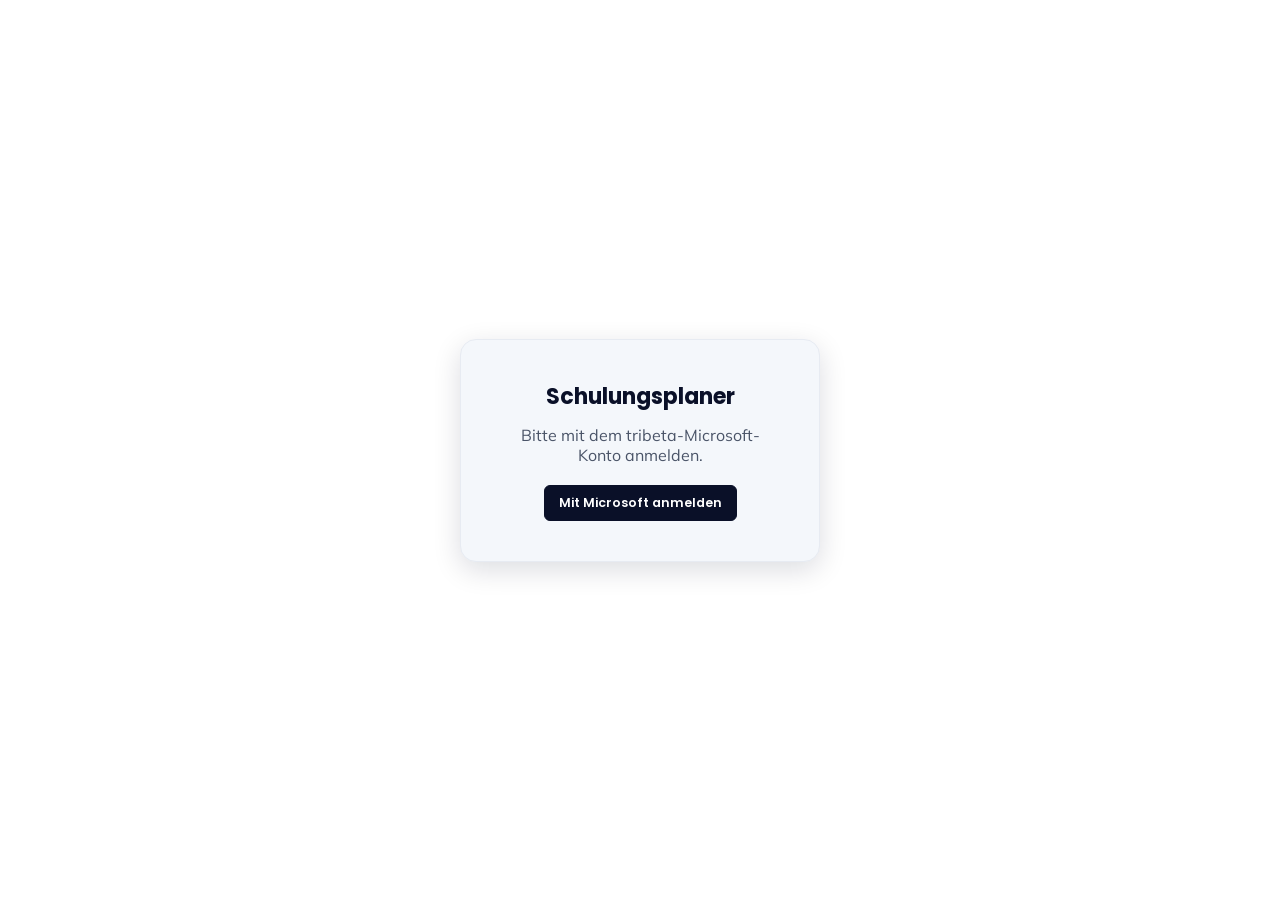
==== Berichte/index.html @ 692dd7f3 "fix: fehlendes Status-Element fuer den Cloud-Speicherstatus ergaenzen graph-sync.js aktualisierte se" ====
<!doctype html>
<html lang="de">
<head>
<meta charset="utf-8" />
<title>Schulungsplaner – Dashboard</title>
<link rel="icon" type="image/svg+xml" href="[data-uri]" />
<style>
/* ========================================================================
   Schulungsplaner Dashboard – gemeinsames Design-System (tribeta-Layout)
   Diese Datei wird von allen Seiten geteilt. Seiten-Agents duerfen hier
   vorhandene Klassen NUTZEN, aber keine bestehenden Regeln UEBERSCHREIBEN.
   Seitenspezifisches CSS gehoert in Design/fragments/page-*.css
   ======================================================================== */

@import url('https://fonts.googleapis.com/css2?family=Poppins:wght@400;500;600;700;800&family=Mulish:wght@400;500;600;700&display=swap');

:root {
  /* tribeta Farbpalette */
  --teal: #2BD5D8;
  --teal-deep: #0B8A8D;
  --indigo: #6C7BFF;
  --indigo-deep: #4D5EE6;
  --lime: #BFF247;
  --lime-deep: #7FAE13;
  --ink: #0A1028;
  --text: #4A5468;
  --muted: #697187;
  --muted2: #9AA2B5;
  --bg: #FFFFFF;
  --card: #FFFFFF;
  --card-2: #F4F7FB;
  --line: #E7EBF2;
  --line-strong: #D9DFE9;

  /* Status-Farben (konsistent in der gesamten App) */
  --status-green-bg: #E7F9F1;
  --status-green-fg: #157A5D;
  --status-amber-bg: #FFF4DE;
  --status-amber-fg: #9A6300;
  --status-gray-bg: #F0F1F5;
  --status-gray-fg: #5B6272;
  --status-red-bg: #FDECEC;
  --status-red-fg: #B0362C;

  --font-display: 'Poppins', -apple-system, BlinkMacSystemFont, 'Segoe UI', Roboto, sans-serif;
  --font-body: 'Mulish', -apple-system, BlinkMacSystemFont, 'Segoe UI', Roboto, sans-serif;

  --radius-sm: 6px;
  --radius-md: 10px;
  --radius-lg: 16px;
  --shadow-card: 0 1px 2px rgba(10,16,40,0.04), 0 4px 16px rgba(10,16,40,0.06);
  --shadow-pop: 0 8px 28px rgba(10,16,40,0.14);
}

* { box-sizing: border-box; }
html, body { height: 100%; }
body {
  margin: 0;
  font-family: var(--font-body);
  color: var(--text);
  background: var(--card-2);
  -webkit-font-smoothing: antialiased;
}
h1, h2, h3, h4, .font-display { font-family: var(--font-display); color: var(--ink); }
a { color: inherit; }
button { font-family: var(--font-body); cursor: pointer; }

/* ---------- App Shell (Desktop-App-Look) ---------- */
.app-window {
  display: flex;
  flex-direction: column;
  height: 100vh;
  border-radius: var(--radius-lg);
  overflow: hidden;
  box-shadow: var(--shadow-pop);
  background: var(--bg);
}
.titlebar {
  height: 48px;
  flex: none;
  display: flex;
  align-items: center;
  gap: 10px;
  padding: 0 16px;
  background: var(--ink);
  color: #fff;
}
/* Die nachgebauten Fensterknoepfe sind entfallen: sie hatten keine Funktion
   und wirkten im echten App-Fenster wie ein Fremdkoerper. */
.titlebar .logo { height: 18px; margin-left: 10px; }
.titlebar .app-name {
  font-family: var(--font-display);
  font-weight: 600;
  font-size: 13px;
  color: #cfd4e8;
  margin-left: 4px;
}

.app-body { flex: 1; display: flex; min-height: 0; }

/* ---------- Sidebar ---------- */
.sidebar {
  width: 232px;
  flex: none;
  background: var(--ink);
  color: #cfd4e8;
  display: flex;
  flex-direction: column;
  padding: 18px 12px;
}
.sidebar-nav { display: flex; flex-direction: column; gap: 2px; margin-top: 8px; }
.sidebar-nav-item {
  display: flex;
  align-items: center;
  gap: 11px;
  padding: 10px 12px;
  border-radius: var(--radius-md);
  font-family: var(--font-display);
  font-size: 13.5px;
  font-weight: 500;
  color: #b8bfd6;
  text-decoration: none;
  background: transparent;
  border: none;
  width: 100%;
  text-align: left;
}
.sidebar-nav-item svg { width: 18px; height: 18px; flex: none; stroke: currentColor; }
.sidebar-nav-item:hover { background: rgba(255,255,255,0.06); color: #fff; }
.sidebar-nav-item.active {
  background: linear-gradient(90deg, rgba(43,213,216,0.16), rgba(108,123,255,0.10));
  color: #fff;
  box-shadow: inset 3px 0 0 var(--teal);
}
.sidebar-footer {
  margin-top: auto;
  font-size: 11px;
  color: #6b7290;
  padding: 10px 12px;
}

/* ---------- Main content ---------- */
.main {
  flex: 1;
  overflow-y: auto;
  background: var(--card-2);
}
.page { display: none; padding: 28px 32px 40px 32px; }
.page.active { display: block; }
/* Am breiten Bildschirm mehr Luft zum Fensterrand; im schmalen Fenster bliebe
   sonst zu wenig Platz fuer den Inhalt selbst. */
@media (min-width: 1180px) {
  .page { padding: 32px 44px 48px 44px; }
}

/* ---------- Reusable components ---------- */
.card {
  background: var(--card);
  border: 1px solid var(--line);
  border-radius: var(--radius-lg);
  box-shadow: var(--shadow-card);
}

.section-title {
  font-family: var(--font-display);
  font-size: 14.5px;
  font-weight: 600;
  color: var(--ink);
  margin: 0 0 12px 0;
}

/* Badges */
.badge {
  display: inline-flex;
  align-items: center;
  gap: 5px;
  padding: 3px 10px;
  border-radius: 999px;
  font-size: 11.5px;
  font-weight: 600;
  font-family: var(--font-display);
  white-space: nowrap;
}
.badge-green { background: var(--status-green-bg); color: var(--status-green-fg); }
.badge-amber { background: var(--status-amber-bg); color: var(--status-amber-fg); }
.badge-gray  { background: var(--status-gray-bg); color: var(--status-gray-fg); }
.badge-red   { background: var(--status-red-bg); color: var(--status-red-fg); }

/* Progress / Auslastung */
.progress-track {
  width: 100%;
  height: 8px;
  background: var(--card-2);
  border: 1px solid var(--line);
  border-radius: 999px;
  overflow: hidden;
}
.progress-fill { height: 100%; border-radius: 999px; background: var(--teal-deep); }
.progress-fill.full { background: var(--indigo-deep); }

/* Tables */
/* Breite Tabellen scrollen in ihrem eigenen Rahmen, statt aus der Karte
   herauszuragen. min-width haelt die Spalten lesbar, statt sie zu quetschen. */
.tabelle-scroll { overflow-x: auto; }
.tabelle-scroll table.data-table { min-width: 620px; }

table.data-table { width: 100%; border-collapse: collapse; font-size: 13px; }
table.data-table thead th {
  text-align: left;
  font-family: var(--font-display);
  font-size: 11px;
  font-weight: 600;
  color: var(--muted);
  text-transform: uppercase;
  letter-spacing: 0.3px;
  padding: 10px 14px;
  border-bottom: 1px solid var(--line-strong);
}
table.data-table tbody td {
  padding: 11px 14px;
  border-bottom: 1px solid var(--line);
  color: var(--text);
}
table.data-table tbody tr:hover { background: var(--card-2); }
/* In Tabellenzeilen kompakter, damit die Spalte nicht unnoetig breit wird. */
table.data-table select { font-size: 12.5px; padding: 6px 26px 6px 9px; background-position: right 8px center; }
table.data-table tbody tr:last-child td { border-bottom: none; }
/* Namen und Datumsangaben nicht umbrechen - der Umbruch trieb die Zeilen
   unnoetig auseinander; zu enge Spalten faengt der Scrollrahmen ab. */
table.data-table .cell-strong { color: var(--ink); font-weight: 600; white-space: nowrap; }

/* Auswahlfelder app-weit einheitlich. Das native Bedienelement sieht auf
   jedem System anders aus und passte nirgends zum Rest; deshalb eigener
   Rahmen und eigenes Pfeilsymbol (als Data-URI, damit offline nichts fehlt). */
select {
  font-family: var(--font-body);
  font-size: 13px;
  color: var(--ink);
  background-color: var(--bg);
  background-image: url("data:image/svg+xml;utf8,<svg xmlns='http://www.w3.org/2000/svg' viewBox='0 0 10 6'><path d='M1 1l4 4 4-4' fill='none' stroke='%23697187' stroke-width='1.6' stroke-linecap='round' stroke-linejoin='round'/></svg>");
  background-repeat: no-repeat;
  background-position: right 10px center;
  background-size: 10px 6px;
  border: 1px solid var(--line-strong);
  border-radius: var(--radius-sm);
  padding: 8px 30px 8px 11px;
  appearance: none;
  -webkit-appearance: none;
  cursor: pointer;
}
select:hover:not(:disabled) { border-color: var(--teal-deep); }
select:focus-visible { outline: 2px solid var(--teal); outline-offset: -1px; }
select:disabled {
  background-color: var(--card-2); color: var(--muted2); cursor: default; opacity: 1;
  background-image: url("data:image/svg+xml;utf8,<svg xmlns='http://www.w3.org/2000/svg' viewBox='0 0 10 6'><path d='M1 1l4 4 4-4' fill='none' stroke='%239AA2B5' stroke-width='1.6' stroke-linecap='round' stroke-linejoin='round'/></svg>");
}

/* Filter bar */
.filter-bar { display: flex; gap: 10px; margin-bottom: 16px; flex-wrap: wrap; }
.filter-input, .filter-select {
  font-family: var(--font-body);
  font-size: 13px;
  padding: 8px 12px;
  border: 1px solid var(--line-strong);
  border-radius: var(--radius-sm);
  background-color: var(--bg);
  color: var(--text);
}
.filter-select { padding-right: 30px; }
.filter-input { flex: 1; min-width: 180px; }
.filter-input:focus, .filter-select:focus { outline: 2px solid var(--teal); outline-offset: -1px; }

/* Buttons */
.btn {
  font-family: var(--font-display);
  font-size: 12.5px;
  font-weight: 600;
  padding: 8px 14px;
  border-radius: var(--radius-sm);
  border: 1px solid var(--line-strong);
  background: var(--bg);
  color: var(--ink);
}
.btn-primary { background: var(--ink); color: #fff; border-color: var(--ink); }
.btn-link { background: none; border: none; color: var(--indigo-deep); font-weight: 600; padding: 0; }

.list-row {
  display: flex;
  align-items: center;
  justify-content: space-between;
  padding: 10px 0;
  border-bottom: 1px solid var(--line);
}
.list-row:last-child { border-bottom: none; }

.empty-hint { color: var(--muted2); font-size: 13px; padding: 16px 0; }

/* ========================================================================
   v2-Ergaenzungen: Kurs/Termin/Buchung-Umbau. Verbindliche Klassen fuer
   alle Seiten-Fragmente (page-uebersicht/-schulungen/-schulungdetail/
   -buchungen) - keine seitenspezifischen Abweichungen dieser Muster.
   ======================================================================== */

/* Seitenkopf mit optionaler primaerer Aktion rechts */
.page-header { display: flex; align-items: flex-start; justify-content: space-between; gap: 16px; margin-bottom: 22px; }
.page-header-text h1 { font-size: 21px; font-weight: 700; margin: 0 0 4px 0; }
.page-header-text .subtitle { font-size: 13px; color: var(--muted); margin: 0; }
.page-header-actions { display: flex; gap: 8px; flex: none; }

/* Hinweis auf eine faellige Datensicherung, in der Werkzeugleiste */
.sicherungshinweis {
  font-size: 10.5px; line-height: 1.4; color: var(--status-amber-fg);
  background: var(--status-amber-bg); border-radius: var(--radius-sm);
  padding: 6px 8px; margin: 2px 0 6px 0;
}

/* Sidebar Werkzeuge (Export/Import/Reset) */
.sidebar-tools { display: flex; flex-direction: column; gap: 4px; margin-bottom: 10px; }
.sidebar-tool-btn {
  font-family: var(--font-display); font-size: 11.5px; font-weight: 600;
  color: #b8bfd6; background: transparent; border: none; text-align: left;
  padding: 4px 2px; border-radius: 6px; cursor: pointer;
}
.sidebar-tool-btn:hover { color: #fff; }

/* Zurueck-Link auf Detailseiten */
.crumb { font-size: 12.5px; color: var(--indigo-deep); font-weight: 600; font-family: var(--font-display); margin-bottom: 14px; cursor: pointer; background: none; border: none; padding: 0; }

/* Destruktive Sekundaer-Aktion (Loeschen-Buttons) */
.btn-ghost-red { color: var(--status-red-fg); border-color: #F3D4D1; }

/* Dialoge (Formulare: Neuer Kurs/Termin/Teilnehmer/Buchung) */
.dialog-overlay { position: fixed; inset: 0; background: rgba(10,16,40,0.45); align-items: center; justify-content: center; z-index: 100; }
.dialog { width: 480px; max-width: calc(100vw - 40px); background: #fff; border-radius: var(--radius-lg); box-shadow: var(--shadow-pop); overflow: hidden; }
.dialog-head { padding: 18px 22px; border-bottom: 1px solid var(--line); display: flex; align-items: center; justify-content: space-between; }
.dialog-head h3 { margin: 0; font-size: 15px; }
.dialog-close { color: var(--muted2); font-size: 18px; cursor: pointer; background: none; border: none; }
.dialog-body { padding: 20px 22px; display: flex; flex-direction: column; gap: 14px; max-height: 60vh; overflow-y: auto; }
.field { display: flex; flex-direction: column; gap: 5px; }
.field-row2 { display: grid; grid-template-columns: 1fr 1fr; gap: 12px; }
.field label { font-family: var(--font-display); font-size: 11.5px; font-weight: 600; color: var(--muted); }
.field input, .field select, .field textarea {
  font-family: var(--font-body); font-size: 13px; padding: 9px 11px;
  border: 1px solid var(--line-strong); border-radius: 8px; color: var(--ink); background-color: #fff;
}
.field select { padding-right: 30px; }
.dialog-foot { padding: 16px 22px; border-top: 1px solid var(--line); display: flex; justify-content: flex-end; gap: 8px; }

/* Schulungsdetail: Sprungmarken-Navigation (Layout-Option B) */
.detail-layout { display: flex; gap: 28px; align-items: flex-start; }
.detail-nav { width: 168px; flex: none; position: sticky; top: 0; display: flex; flex-direction: column; gap: 2px; }
.detail-nav a { font-family: var(--font-display); font-size: 12.5px; font-weight: 600; color: var(--muted); text-decoration: none; padding: 8px 10px; border-radius: 8px; border-left: 2px solid transparent; cursor: pointer; }
.detail-nav a.active { color: var(--ink); background: var(--card-2); border-left-color: var(--teal-deep); }
.detail-main { flex: 1; min-width: 0; }
/* Die Abschnittskarten der beiden Detailseiten hatten weder Innen- noch
   Aussenabstand: der Inhalt klebte an der Kartenkante und die Karten stiessen
   aneinander. Eine Regel fuer beide, damit die Kopfkarte nicht abweicht. */
.detail-main > .card,
#schulungdetail-inhalt > .card,
#trainer-inhalt > .card { padding: 22px 26px; margin-bottom: 18px; }
.detail-main > .card:last-child,
#schulungdetail-inhalt > .card:last-child,
#trainer-inhalt > .card:last-child { margin-bottom: 0; }
@media (min-width: 1180px) {
  .detail-main > .card,
  #schulungdetail-inhalt > .card,
  #trainer-inhalt > .card { padding: 24px 30px; margin-bottom: 20px; }
}

/* Agenda */
.agenda-item { display: flex; gap: 14px; padding: 12px 0; border-bottom: 1px solid var(--line); }
.agenda-item:last-child { border-bottom: none; }
.agenda-time { font-family: var(--font-display); font-size: 12.5px; font-weight: 700; color: var(--teal-deep); width: 92px; flex: none; }
.agenda-title { font-weight: 600; color: var(--ink); font-size: 13.5px; margin-bottom: 2px; }
.agenda-desc { font-size: 12.5px; color: var(--muted); }

/* Lernziele */
.goal-list { margin: 0; padding: 0; list-style: none; display: flex; flex-direction: column; gap: 9px; }
.goal-list li { display: flex; gap: 9px; font-size: 13px; align-items: flex-start; }
.goal-list li::before { content: ''; width: 6px; height: 6px; border-radius: 50%; background: var(--indigo-deep); margin-top: 6px; flex: none; }
.pill-row { display: flex; gap: 8px; flex-wrap: wrap; margin-top: 12px; }
.pill {
  display: inline-block; line-height: 1.35;
  font-size: 11.5px; font-family: var(--font-display); font-weight: 600;
  background: var(--card-2); border: 1px solid var(--line); padding: 4px 10px;
  border-radius: 8px; color: var(--text);
}
/* In Tabellenzellen steht die Pille unter dem Text statt daneben - inline
   ueberlappte sie die Textzeile, sobald die Spalte schmal wurde. */
table.data-table .pill { margin-top: 5px; }
.zell-haupttext { line-height: 1.4; overflow: hidden; text-overflow: ellipsis; white-space: nowrap; }

/* Materialien */
.mat-group-label { font-family: var(--font-display); font-size: 11px; font-weight: 700; text-transform: uppercase; letter-spacing: .4px; color: var(--muted); margin: 4px 0 10px 0; }
.mat-row { display: flex; align-items: center; gap: 12px; padding: 10px 0; border-bottom: 1px solid var(--line); }
.mat-row:last-child { border-bottom: none; }
.mat-icon { width: 34px; height: 34px; border-radius: 9px; background: var(--card-2); display: flex; align-items: center; justify-content: center; flex: none; font-size: 14px; }
.mat-name { font-weight: 600; color: var(--ink); font-size: 13px; }
.mat-sub { font-size: 11.5px; color: var(--muted2); }
.mat-actions { margin-left: auto; display: flex; gap: 6px; }

/* Datei-Auswahl: das native Bedienelement laesst sich nicht gestalten und
   passt optisch nicht zum Rest. Der Input bleibt im Dokument (fokussierbar,
   per Tastatur bedienbar), sichtbar ist das Label darueber. */
.datei-wahl { display: inline-flex; align-items: center; gap: 10px; cursor: pointer; vertical-align: middle; }
.datei-wahl input[type="file"] {
  position: absolute; width: 1px; height: 1px; padding: 0; margin: -1px;
  overflow: hidden; clip: rect(0, 0, 0, 0); white-space: nowrap; border: 0;
}
.datei-wahl-knopf {
  display: inline-flex; align-items: center; gap: 7px;
  font-family: var(--font-display); font-size: 12.5px; font-weight: 600;
  padding: 8px 14px; border-radius: var(--radius-sm);
  border: 1px dashed var(--line-strong); background: var(--card-2); color: var(--text);
}
.datei-wahl-knopf::before {
  content: "↑"; font-size: 13px; line-height: 1; color: var(--teal-deep);
}
.datei-wahl:hover .datei-wahl-knopf { border-color: var(--teal-deep); color: var(--teal-deep); background: var(--bg); }
.datei-wahl input[type="file"]:focus-visible + .datei-wahl-knopf {
  outline: 2px solid var(--teal-deep); outline-offset: 2px;
}
.datei-wahl-name { font-size: 12px; color: var(--muted2); }
.datei-wahl-name.gewaehlt { color: var(--text); font-weight: 600; }

/* Faellige Auffrischungen, nach Unternehmen gruppiert */
.auffrischung-firma { margin-bottom: 18px; }
.auffrischung-firma:last-child { margin-bottom: 0; }
.auffrischung-kopf {
  display: flex; align-items: baseline; justify-content: space-between; gap: 12px;
  padding-bottom: 6px; margin-bottom: 4px; border-bottom: 1px solid var(--line);
}
.auffrischung-kopf strong { font-family: var(--font-display); font-size: 13.5px; color: var(--ink); }
.auffrischung-kopf span { font-size: 12px; color: var(--muted); }

/* Nachweise je Arbeitgeber, unter der Teilnehmerliste */
.firmen-nachweise { margin-top: 16px; padding-top: 14px; border-top: 1px solid var(--line); }
.firmen-nachweise-knoepfe { display: flex; flex-wrap: wrap; gap: 8px; }

/* Checkliste */
.check-row { display: flex; align-items: center; gap: 10px; padding: 9px 0; border-bottom: 1px solid var(--line); font-size: 13px; }
.check-row:last-child { border-bottom: none; }
.check-box { width: 18px; height: 18px; border-radius: 5px; border: 1.5px solid var(--line-strong); flex: none; display: flex; align-items: center; justify-content: center; cursor: pointer; background: none; padding: 0; }
.check-box.done { background: var(--teal-deep); border-color: var(--teal-deep); color: #fff; font-size: 12px; }
.check-row.done .lbl { color: var(--muted2); text-decoration: line-through; }

/* Status: ausgebucht/voll (Design-Bereinigung, einheitliche Zuordnung) */
.badge-indigo { background: #ECEEFF; color: var(--indigo-deep); }

/* Ausklapp-Zeilen (Uebersicht-Kurszeilen, Buchungs-Kundenhistorie) */
.expand-row { cursor: pointer; }
.expand-toggle { display: inline-block; transition: transform 0.15s ease; margin-right: 6px; color: var(--muted2); }
.expand-toggle.open { transform: rotate(90deg); }
.expand-content { display: none; padding: 10px 14px 14px 14px; background: var(--card-2); border-top: 1px solid var(--line); }
.expand-content.open { display: block; }

/* Uebersicht: zwei Termine nebeneinander je Kurs */
.termin-pair { display: grid; grid-template-columns: 1fr 1fr; gap: 16px; }
.termin-col { padding: 12px 14px; background: var(--card-2); border-radius: var(--radius-md); }
.termin-col-label { font-family: var(--font-display); font-size: 10.5px; font-weight: 700; text-transform: uppercase; letter-spacing: .3px; color: var(--muted); margin-bottom: 6px; }

/* Tabellen: feste Zeilenhoehe + Textkuerzung (Design-Bereinigung) */
table.data-table.fixed-rows tbody tr { height: 46px; }
.truncate { overflow: hidden; text-overflow: ellipsis; white-space: nowrap; max-width: 1px; }

/* Buchungen: neue/kuerzliche Buchung hervorheben */
.buchung-neu { box-shadow: inset 3px 0 0 var(--teal-deep); }

/* Uebersicht: zwei Spalten, beide mit gedeckelter Hoehe + eigenem Scroll,
   damit die Spalten nie unterschiedlich hoch "auslaufen" (v1-Problem) */
.uebersicht-grid { display: grid; grid-template-columns: 1.6fr 1fr; gap: 20px; align-items: start; }
.uebersicht-grid .card { max-height: 560px; overflow-y: auto; }

/* ========================================================================
   v3-Ergaenzungen: Stammdaten (Trainer), Unterbesetzung, Status-Automatik,
   Hilfeseite. Verbindliche Klassen fuer die Seiten-Fragmente.
   ======================================================================== */

/* Unterbesetzter Termin (unter kurs.minTeilnehmer) */
.badge-unterbesetzt { background: var(--status-amber-bg); color: var(--status-amber-fg); }

/* Kennzeichen fuer automatisch gesetzten Anmeldestatus */
.auto-marker { color: var(--muted2); font-size: 11px; margin-left: 5px; cursor: help; }

/* Trainer-Liste als Kartenraster */
.trainer-grid { display: grid; grid-template-columns: repeat(auto-fill, minmax(260px, 1fr)); gap: 16px; }
.trainer-card {
  background: var(--card); border: 1px solid var(--line); border-radius: var(--radius-lg);
  box-shadow: var(--shadow-card); padding: 16px 18px; cursor: pointer;
  display: flex; flex-direction: column; gap: 10px;
}
.trainer-card:hover { border-color: var(--line-strong); }
.trainer-card-head { display: flex; align-items: center; gap: 11px; }
.trainer-avatar {
  width: 38px; height: 38px; border-radius: 50%; flex: none;
  background: var(--card-2); color: var(--teal-deep);
  font-family: var(--font-display); font-weight: 700; font-size: 13px;
  display: flex; align-items: center; justify-content: center;
}
.trainer-card-name { font-family: var(--font-display); font-weight: 600; font-size: 14px; color: var(--ink); }
.trainer-card-sub { font-size: 12px; color: var(--muted); }
.trainer-card-body { font-size: 12.5px; color: var(--text); display: flex; flex-direction: column; gap: 4px; }
.trainer-warn { font-size: 12px; font-weight: 600; color: var(--status-red-fg); }

/* Trainer-Dokumente mit Gueltigkeitsfrist */
.dok-row { display: flex; align-items: center; gap: 12px; padding: 10px 0; border-bottom: 1px solid var(--line); }
.dok-row:last-child { border-bottom: none; }
.dok-frist { font-size: 11.5px; font-weight: 600; font-family: var(--font-display); }
.dok-frist.abgelaufen { color: var(--status-red-fg); }
.dok-frist.bald { color: var(--status-amber-fg); }
.dok-frist.ok { color: var(--muted2); font-weight: 400; }

/* Hilfeseite */
.hilfe-block { margin-bottom: 22px; }
.hilfe-block h3 {
  font-family: var(--font-display); font-size: 14px; font-weight: 600;
  color: var(--ink); margin: 0 0 8px 0;
}
.hilfe-block p, .hilfe-block li { font-size: 13px; line-height: 1.6; color: var(--text); margin: 0 0 8px 0; }
.hilfe-block ul { margin: 0 0 8px 0; padding-left: 20px; }
.hilfe-block ol { margin: 0 0 8px 0; padding-left: 20px; }
.hilfe-block ol li { font-size: 13px; line-height: 1.6; color: var(--text); margin: 0 0 6px 0; }

/* Trennt die schrittweise Anleitung vom Nachschlageteil darunter. */
.hilfe-bereich {
  font-family: var(--font-display); font-size: 11px; font-weight: 600;
  letter-spacing: 0.09em; text-transform: uppercase; color: var(--teal-deep);
  border-top: 1px solid var(--line); padding-top: 16px; margin: 30px 0 14px 0;
}
.hilfe-bereich:first-child { border-top: none; padding-top: 0; margin-top: 0; }
.hilfe-bereich-hinweis {
  font-size: 12.5px; line-height: 1.6; color: var(--muted); margin: -8px 0 16px 0;
}

/* Sprungliste am Kopf der Anleitung */
.hilfe-sprungliste {
  display: flex; flex-wrap: wrap; gap: 6px 8px; margin: 0 0 22px 0;
}
.hilfe-sprungliste button {
  font-family: var(--font-body); font-size: 12px; color: var(--text);
  background: var(--card-2); border: 1px solid var(--line); border-radius: 999px;
  padding: 5px 12px; cursor: pointer;
}
.hilfe-sprungliste button:hover { border-color: var(--teal-deep); color: var(--teal-deep); }

/* Schrittnummer vor der Ueberschrift eines Anleitungsschritts */
.hilfe-schritt h3 { display: flex; align-items: baseline; gap: 9px; }
/* Einstellungsdialog: Bildfelder fuer Unterschrift und Stempel */
.einst-bildfeld { display: flex; align-items: center; gap: 12px; }
.einst-bildvorschau {
  width: 130px; height: 58px; flex: none; border: 1px solid var(--line);
  border-radius: var(--radius-sm); background: var(--card-2);
  display: flex; align-items: center; justify-content: center; overflow: hidden;
}
.einst-bildvorschau img { max-width: 100%; max-height: 100%; }
.einst-bildvorschau.leer span { font-size: 11px; color: var(--muted2); }
.einst-bildaktionen { display: flex; gap: 8px; flex-wrap: wrap; }
.einst-ablage { font-size: 12px; line-height: 1.5; color: var(--text); }
.einst-ablage strong { color: var(--ink); }
.einst-ablage-aus { color: var(--muted2); }
.einst-ablage-ordner { font-weight: 600; color: var(--ink); }
.einst-ablage-bereit { color: var(--status-green-fg); font-weight: 600; }

.hilfe-schritt .schritt-nr {
  flex: none; font-size: 11px; font-weight: 700; color: var(--teal-deep);
  background: var(--card-2); border: 1px solid var(--line); border-radius: 999px;
  padding: 2px 8px;
}

/* Kleiner Erklaertext unter einem Formularfeld */
.field-hint { font-size: 11px; color: var(--muted2); margin-top: -2px; }

/* Hinweis auf leeren Bestand (nach "Alle Daten leeren") */
.leer-hinweis {
  background: var(--card-2); border: 1px dashed var(--line-strong);
  border-radius: var(--radius-lg); padding: 28px; text-align: center;
  color: var(--muted); font-size: 13px;
}

/* ========================================================================
   v3 Phase 2: Anwesenheit, Abschluss, Bescheinigung, Abschlussbericht
   ======================================================================== */

/* --- Anwesenheitsabschnitt --- */
.anw-row { display: flex; align-items: center; gap: 12px; padding: 9px 0; border-bottom: 1px solid var(--line); font-size: 13px; }
.anw-row:last-child { border-bottom: none; }
.anw-name { flex: 1; min-width: 0; }
.anw-name strong { color: var(--ink); font-weight: 600; }
.anw-firma { font-size: 11.5px; color: var(--muted2); }
.anw-prozent { width: 74px; flex: none; }
.anw-prozent input {
  width: 100%; font-family: var(--font-body); font-size: 13px; padding: 5px 8px;
  border: 1px solid var(--line-strong); border-radius: 6px; text-align: right; color: var(--ink);
}
.anw-grund { width: 150px; flex: none; }
.anw-grund select {
  width: 100%; font-size: 12.5px; padding: 6px 26px 6px 9px;
  background-position: right 8px center;
}
.anw-row.unter-mindest .anw-prozent input { border-color: var(--status-red-fg); color: var(--status-red-fg); font-weight: 600; }
.anw-hinweis { font-size: 11.5px; color: var(--status-red-fg); font-weight: 600; }
.anw-aktion { width: 132px; flex: none; text-align: right; }

/* --- Abschluss-Kennzeichnung --- */
.abschluss-banner {
  display: flex; align-items: center; justify-content: space-between; gap: 14px;
  background: var(--status-gray-bg); border: 1px solid var(--line-strong);
  border-radius: var(--radius-md); padding: 12px 16px; margin-bottom: 18px;
  font-size: 13px; color: var(--status-gray-fg);
}
.abschluss-banner strong { color: var(--ink); font-family: var(--font-display); }
.abschluss-hinweis { font-size: 11.5px; color: var(--muted2); margin-top: 3px; }

/* --- Gemeinsame Druckseite ---
   Der Seitenrand steckt hier im Dokument, nicht in @page. Grund: sobald @page
   einen Rand hat, setzt der Browser dort seine eigene Kopf- und Fusszeile
   hinein (Dateipfad, Datum, Seitenzahl). Mit @page margin 0 bleibt dafuer kein
   Platz - der Ausdruck zeigt nur noch den eigenen Inhalt. */
#druck-bereich { display: none; }
/* 296 statt 297 mm: exakt Seitenhoehe wuerde durch Rundung eine leere
   Folgeseite ausloesen. */
.druck-seite {
  position: relative; width: 100%; min-height: 296mm;
  padding: 16mm 18mm; background: #fff; color: var(--ink);
  font-family: var(--font-body); box-sizing: border-box; overflow: hidden;
}
.druck-logo { height: 34px; }

/* Untergrund und Wasserzeichen liegen als echte Elemente auf der Seite, nicht
   als CSS-Hintergrund: Hintergrundgrafiken sind im Druckdialog abschaltbar,
   Bilder im Dokument werden immer gedruckt. */
.druck-grund { position: absolute; inset: 0; width: 100%; height: 100%; z-index: 0; }
/* Genau mittig auf dem Blatt. Die Zeichenflaeche des Signets ist exakt auf
   seine Bounding-Box beschnitten (siehe tribeta-icon.svg) - haette sie Rand,
   wuerde beim Zentrieren die Flaeche mittig sitzen, nicht das Signet. */
.druck-wasserzeichen {
  position: absolute; top: 50%; left: 50%; width: 128mm;
  transform: translate(-50%, -50%); opacity: .05; z-index: 0;
}
.druck-inhalt { position: relative; z-index: 1; display: flex; flex-direction: column; min-height: 264mm; }
/* Absenderzeile am Fuss jeder Druckseite */
.druck-fusszeile {
  margin-top: auto; padding-top: 10mm; display: flex; align-items: flex-end;
  justify-content: space-between; gap: 12mm;
  font-size: 8pt; color: var(--muted2);
}
.druck-fusszeile .druck-logo { height: 22px; opacity: .8; }
.druck-fusszeile div { line-height: 1.5; }

/* --- Bescheinigung ---
   Aufbau nach dem Vorbild einer Zertifizierungsurkunde: ruhige Mitte, klare
   Rangfolge Programm > Dokumentart > Name > Text, Kennzahlen mit Beschriftung
   am Fuss. Kein Rahmen mehr - der Untergrund traegt die Wertigkeit. */
.zert-kopfmarke {
  display: flex; align-items: center; justify-content: space-between;
  gap: 12mm; margin-bottom: 22mm;
}
.zert-kopfmarke .druck-logo { height: 30px; }
.zert-dokumentart {
  font-family: var(--font-display); font-size: 8.5pt; font-weight: 700;
  letter-spacing: 1.6px; text-transform: uppercase; color: var(--teal-deep);
}
/* margin auto oben und unten: der Mittelteil sitzt optisch in der Blattmitte,
   Unterschriften und Absenderzeile bleiben unten. Sonst klebte alles am Kopf
   und die untere Blatthaelfte blieb leer. */
.zert-mitte { text-align: center; margin: auto 0; }
.zert-ueberschrift {
  font-family: var(--font-display); font-size: 10.5pt; font-weight: 600;
  color: var(--teal-deep); letter-spacing: .6px; margin: 0 0 4mm 0;
}
.zert-titel {
  font-family: var(--font-display); font-size: 34pt; font-weight: 800;
  color: var(--ink); margin: 0 0 3mm 0; letter-spacing: -.5px;
}
.zert-titelstrich {
  width: 26mm; height: 2.4pt; background: var(--teal); margin: 0 auto 9mm auto;
}
.zert-einleitung { font-size: 10.5pt; color: var(--muted); margin-bottom: 4mm; }
.zert-name {
  font-family: var(--font-display); font-size: 24pt; font-weight: 700;
  color: var(--ink); margin: 0 0 7mm 0;
}
.zert-text { font-size: 11pt; line-height: 1.75; color: var(--text); max-width: 138mm; margin: 0 auto; }

/* Kennzahlen wie auf einer Urkunde: kleines Label, darunter der Wert */
.zert-daten {
  display: flex; justify-content: center; gap: 18mm;
  margin: 12mm 0 0 0; padding-top: 6mm; border-top: 1px solid var(--line);
}
.zert-daten > div { text-align: center; }
.zert-daten .l {
  font-family: var(--font-display); font-size: 7.5pt; font-weight: 700;
  text-transform: uppercase; letter-spacing: 1px; color: var(--muted2);
  margin-bottom: 1.5mm;
}
.zert-daten .v { font-size: 11pt; font-weight: 600; color: var(--ink); }

.zert-unterschriften { display: flex; justify-content: space-between; gap: 16mm; margin-top: 18mm; position: relative; }
.zert-unterschrift { flex: 1; text-align: center; }
.zert-linie { border-top: 1px solid var(--ink); margin-bottom: 5px; }
.zert-unterschrift span { font-size: 8.5pt; color: var(--muted); }
/* Raum ueber der Linie: dort steht das Ausstellungsdatum bzw. die hinterlegte
   Unterschrift. Feste Hoehe, damit beide Spalten auf gleicher Linie sitzen -
   auch wenn nur eine von beiden gefuellt ist. */
.zert-zeichnungsfeld {
  height: 16mm; display: flex; align-items: flex-end; justify-content: center;
  padding-bottom: 1.5mm;
}
.zert-ortdatum { font-size: 10pt; color: var(--ink); }
.zert-unterschriftbild { max-height: 18mm; max-width: 100%; }
/* Der Stempel sitzt leicht schraeg unter der Unterschrift, wie von Hand
   aufgebracht. Breit genug, dass die Beschriftung lesbar bleibt. */
.zert-stempel {
  position: absolute; right: 2mm; bottom: -9mm; max-height: 26mm; max-width: 56mm;
  transform: rotate(-7deg); opacity: .92;
}

/* --- Abschlussbericht --- */
.bericht-kopf { display: flex; align-items: flex-start; justify-content: space-between; border-bottom: 2px solid var(--teal); padding-bottom: 12px; margin-bottom: 18px; }
.bericht-titel { font-family: var(--font-display); font-size: 17pt; font-weight: 700; color: var(--ink); margin: 0; }
.bericht-untertitel { font-size: 10pt; color: var(--muted); margin-top: 3px; }
.bericht-meta { display: grid; grid-template-columns: repeat(3, 1fr); gap: 10px 20px; margin-bottom: 18px; }
.bericht-meta div { font-size: 10pt; }
.bericht-meta .l { font-family: var(--font-display); font-size: 8pt; font-weight: 700; text-transform: uppercase; letter-spacing: .3px; color: var(--muted); }
.bericht-abschnitt { font-family: var(--font-display); font-size: 11pt; font-weight: 700; color: var(--ink); margin: 18px 0 8px 0; }
table.bericht-tabelle { width: 100%; border-collapse: collapse; font-size: 9.5pt; }
table.bericht-tabelle th {
  text-align: left; font-family: var(--font-display); font-size: 8pt; font-weight: 700;
  text-transform: uppercase; letter-spacing: .3px; color: var(--muted);
  border-bottom: 1px solid var(--ink); padding: 5px 7px;
}
table.bericht-tabelle td { padding: 5px 7px; border-bottom: 1px solid var(--line); color: var(--text); }
table.bericht-tabelle td.negativ { color: var(--status-red-fg); font-weight: 600; }
.bericht-kennzahlen { display: flex; gap: 26px; font-size: 10pt; margin-top: 8px; }
.bericht-vorkommnisse { font-size: 10pt; line-height: 1.6; color: var(--text); white-space: pre-wrap; }
.bericht-warnung { font-size: 9.5pt; color: var(--status-red-fg); font-weight: 600; margin-top: 8px; }
.bericht-unterschrift { margin-top: 34px; width: 62mm; }

/* --- Anwesenheitsliste (Praesenzliste zum Abhaken) --- */
.al-kopfzeile { font-size: 10pt; color: var(--text); margin-bottom: 4px; }
.al-tabelle { margin-top: 16px; }
.al-tabelle td { height: 11mm; vertical-align: middle; }
.al-tabelle .al-nr { width: 10mm; color: var(--muted); }
.al-tabelle .al-haken { width: 20mm; text-align: center; }
/* Breit genug, dass uebliche Firmenadressen einzeilig bleiben. */
.al-tabelle .al-kontakt { width: 64mm; font-size: 8.5pt; color: var(--text); }
.al-tabelle td:nth-child(3) { font-size: 9.5pt; }
/* Leeres Kaestchen zum Ankreuzen und leere Linie zum Beschriften. */
.al-kasten {
  display: inline-block; width: 5mm; height: 5mm;
  border: 1px solid var(--ink); border-radius: 1mm;
}
.al-linie { display: block; border-bottom: 1px solid var(--line-strong); height: 5mm; }
.al-bestaetigung { font-size: 9.5pt; color: var(--text); line-height: 1.5; margin-top: 22px; }
.al-signatur { display: flex; gap: 18mm; margin-top: 20px; }
.al-signatur > div { flex: 1; }
.al-signatur-label { font-size: 8.5pt; color: var(--muted); margin-top: 4px; }

/* --- Druckausgabe: nur der Druckbereich, nichts von der App --- */
@media print {
  /* margin 0, damit der Browser keinen Platz fuer seine eigene Kopf- und
     Fusszeile hat (Dateipfad, Datum, Seitenzahl). Der Seitenrand steckt
     stattdessen im Padding von .druck-seite. */
  @page { size: A4; margin: 0; }
  body { display: block; padding: 0; background: #fff; min-height: 0; }
  .app-window, #dialog-overlay, #anmelde-bildschirm { display: none !important; }
  #druck-bereich { display: block; }
  .druck-seite { page-break-after: always; }
  .druck-seite:last-child { page-break-after: auto; }
  table.bericht-tabelle { page-break-inside: auto; }
  table.bericht-tabelle tr { page-break-inside: avoid; }
  /* Kopfzeile der Anwesenheitsliste auf Folgeseiten wiederholen. */
  table.al-tabelle thead { display: table-header-group; }
  .al-bestaetigung, .al-signatur { page-break-inside: avoid; }
}

/* ---- Anmelde-Bildschirm (Microsoft-Login) ---- */
.anmelde-bildschirm {
  position: fixed;
  inset: 0;
  background: var(--bg);
  display: flex;
  align-items: center;
  justify-content: center;
  z-index: 200;
}
.anmelde-karte {
  background: var(--card-2);
  border: 1px solid var(--line);
  border-radius: var(--radius-lg);
  box-shadow: var(--shadow-pop);
  padding: 40px 48px;
  text-align: center;
  max-width: 360px;
}
.anmelde-karte h1 {
  font-family: var(--font-display);
  color: var(--ink);
  font-size: 22px;
  margin: 0 0 12px;
}
.anmelde-karte p {
  font-family: var(--font-body);
  color: var(--text);
  margin: 0 0 20px;
}


/* ---- Seitenspezifisches CSS (von den Seiten-Fragmenten, optional) ---- */
/* ---- page-uebersicht.css ---- */
/* Seitenspezifisches CSS fuer #page-uebersicht (Dashboard-Startseite).
   Alle Selektoren scoped mit #page-uebersicht, ergaenzt nur styles.css. */

#page-uebersicht .uebersicht-grid {
  display: grid;
  grid-template-columns: 1.6fr 1fr;
  gap: 24px;
  align-items: start;
}

@media (max-width: 900px) {
  #page-uebersicht .uebersicht-grid {
    grid-template-columns: 1fr;
  }
}


/* ---- Bildschirmdarstellung: die App fuellt das Fenster ----
   Frueher stand hier ein Vorschaurahmen mit fester Groesse (1360x860, mittig
   auf grauem Grund). Im taeglichen Betrieb soll die App den Bildschirm nutzen
   wie jedes andere Programm. Bewusst nur fuer den Bildschirm: diese Regeln
   stehen nach dem eingefuegten Basis-CSS und wuerden den @media-print-Block
   in styles.css sonst ueberstimmen. */
@media screen {
  body { margin: 0; padding: 0; background: var(--bg); min-height: 100vh; }
  .app-window { width: 100%; height: 100vh; border-radius: 0; box-shadow: none; }
}
</style>
</head>
<body>

<div class="app-window">
  <div class="titlebar">
    <img class="logo" src="[data-uri]" alt="tribeta" />
    <span class="app-name">Schulungsplaner</span>
  </div>
  <div class="app-body">
    <nav class="sidebar">
      <div class="sidebar-nav">
        <button class="sidebar-nav-item active" data-nav="uebersicht" onclick="showPage('uebersicht')">
          <svg viewBox="0 0 24 24" fill="none" stroke-width="2" stroke-linecap="round" stroke-linejoin="round"><rect x="3" y="3" width="7" height="9" rx="1.5"/><rect x="14" y="3" width="7" height="5" rx="1.5"/><rect x="14" y="12" width="7" height="9" rx="1.5"/><rect x="3" y="16" width="7" height="5" rx="1.5"/></svg>
          Übersicht
        </button>
        <button class="sidebar-nav-item" data-nav="schulungen" onclick="showPage('schulungen')">
          <svg viewBox="0 0 24 24" fill="none" stroke-width="2" stroke-linecap="round" stroke-linejoin="round"><path d="M3 5.5A2.5 2.5 0 0 1 5.5 3H20v15H5.5A2.5 2.5 0 0 0 3 20.5z"/><path d="M3 5.5A2.5 2.5 0 0 0 5.5 8H20"/></svg>
          Schulungen
        </button>
        <button class="sidebar-nav-item" data-nav="buchungen" onclick="showPage('buchungen')">
          <svg viewBox="0 0 24 24" fill="none" stroke-width="2" stroke-linecap="round" stroke-linejoin="round"><path d="M6 3.5A1.5 1.5 0 0 1 7.5 2h9A1.5 1.5 0 0 1 18 3.5V21l-6-4-6 4z"/></svg>
          Buchungen
        </button>
        <button class="sidebar-nav-item" data-nav="trainer" onclick="showPage('trainer')">
          <svg viewBox="0 0 24 24" fill="none" stroke-width="2" stroke-linecap="round" stroke-linejoin="round"><circle cx="12" cy="8" r="3.6"/><path d="M4.5 20c0-4 3.4-6.6 7.5-6.6s7.5 2.6 7.5 6.6"/></svg>
          Trainer
        </button>
        <button class="sidebar-nav-item" data-nav="hilfe" onclick="showPage('hilfe')" style="margin-top:10px;">
          <svg viewBox="0 0 24 24" fill="none" stroke-width="2" stroke-linecap="round" stroke-linejoin="round"><circle cx="12" cy="12" r="9"/><path d="M9.6 9.2a2.5 2.5 0 0 1 4.8.9c0 1.7-2.4 2.2-2.4 3.9"/><path d="M12 17.4h.01"/></svg>
          Hilfe
        </button>
      </div>
      <div class="sidebar-footer">
        <div class="sidebar-tools">
          <button class="sidebar-tool-btn" onclick="oeffneEinstellungenDialog()">Unterschrift &amp; Stempel</button>
          <button class="sidebar-tool-btn" id="werkzeug-export" onclick="exportiereJSON()">Exportieren</button>
          <div id="sicherungshinweis" class="sicherungshinweis" style="display:none"></div>
          <button class="sidebar-tool-btn" onclick="document.getElementById('import-input').click()">Importieren</button>
          <button class="sidebar-tool-btn" onclick="zuruecksetzenAufBeispieldaten()">Zurücksetzen</button>
          <button class="sidebar-tool-btn" onclick="alleDatenLeeren()">Alle Daten leeren</button>
          <input type="file" id="import-input" accept="application/json" style="display:none" />
        </div>
        Schulungsplaner<br/><span id="graph-sync-status">–</span>
      </div>
    </nav>

    <main class="main">
      <section id="page-uebersicht" class="page active">
<div class="page-header">
  <div class="page-header-text">
    <h1>Übersicht</h1>
    <p class="subtitle">Auslastung je Kurs und anstehende Termine auf einen Blick.</p>
  </div>
</div>

<div class="uebersicht-grid">
  <div class="card" style="padding:18px 22px;">
    <div class="section-title">Auslastung je Kurs</div>
    <div id="uebersicht-kursliste"></div>
  </div>
  <div class="card" style="padding:18px 22px;">
    <div class="section-title">Nächste anstehende Termine</div>
    <div id="uebersicht-naechste-termine"></div>
  </div>
</div>

<div class="card" style="padding:18px 22px; margin-top:18px;">
  <div class="section-title">
    Fällige Auffrischungen
    <select id="uebersicht-auffrischung-horizont" class="filter-select" onchange="renderAuffrischungen()">
      <option value="90">nächste 3 Monate</option>
      <option value="180">nächste 6 Monate</option>
      <option value="365">nächste 12 Monate</option>
      <option value="0">nur bereits überfällige</option>
    </select>
  </div>
  <p class="field-hint" style="margin:-4px 0 12px 0;">
    Wer nachgeschult werden muss und noch keinen Folgetermin gebucht hat — nach Unternehmen gruppiert,
    damit du gezielt ansprechen kannst.
  </p>
  <div id="uebersicht-auffrischungen"></div>
</div>

      </section>

      <section id="page-schulungen" class="page">
<div class="page-header">
  <div class="page-header-text">
    <h1>Schulungen</h1>
    <p class="subtitle">Kurse und ihre Termine verwalten.</p>
  </div>
  <div class="page-header-actions">
    <button class="btn btn-primary" onclick="oeffneNeuerKursDialog()">+ Neuer Kurs</button>
  </div>
</div>

<div class="filter-bar">
  <input type="text" id="schulungen-suche" class="filter-input" placeholder="Kurs suchen …" oninput="renderSchulungen()" />
  <select id="schulungen-kategorie-filter" class="filter-select" onchange="renderSchulungen()">
    <option value="">Kategorie: Alle</option>
  </select>
  <select id="schulungen-abschluss-filter" class="filter-select" onchange="renderSchulungen()">
    <option value="">Termine: Alle</option>
    <option value="offen">Nur offene</option>
    <option value="abgeschlossen">Nur abgeschlossene</option>
  </select>
</div>

<div class="card" style="padding:6px 22px;">
  <div id="schulungen-kursliste"></div>
</div>

      </section>

      <section id="page-schulungdetail" class="page">
<div id="schulungdetail-inhalt">
  <p class="empty-hint">Wähle links unter „Schulungen" einen Termin aus, um Details zu sehen.</p>
</div>

      </section>

      <section id="page-buchungen" class="page">
<div class="page-header">
  <div class="page-header-text">
    <h1>Buchungen</h1>
    <p class="subtitle">Alle Anmeldungen, neueste zuerst.</p>
  </div>
  <div class="page-header-actions">
    <button class="btn" onclick="oeffneSammelDialog()">Liste einfügen</button>
    <button class="btn btn-primary" onclick="oeffneNeueBuchungDialog()">+ Neue Buchung</button>
  </div>
</div>

<div class="filter-bar">
  <select id="buchungen-status-filter" class="filter-select" onchange="renderBuchungen()">
    <option value="">Anmeldestatus: Alle</option>
    <option value="angemeldet">angemeldet</option>
    <option value="bestätigt">bestätigt</option>
    <option value="abgesagt">abgesagt</option>
  </select>
  <select id="buchungen-kurs-filter" class="filter-select" onchange="renderBuchungen()">
    <option value="">Kurs: Alle</option>
  </select>
</div>

<div class="card" style="padding:6px 22px;">
  <div class="tabelle-scroll">
    <table class="data-table fixed-rows">
      <thead><tr><th>Name</th><th>Firma</th><th>E-Mail</th><th>Status</th><th>Kurs / Termin</th><th></th></tr></thead>
      <tbody id="buchungen-tabelle"></tbody>
    </table>
  </div>
</div>

      </section>

      <section id="page-trainer" class="page">
<div id="trainer-inhalt"></div>

      </section>

      <section id="page-hilfe" class="page">
<div class="page-header">
  <div class="page-header-text">
    <h1>Hilfe</h1>
    <p class="subtitle">Bedienungsanleitung und Nachschlagewerk zu allen Funktionen.</p>
  </div>
</div>

<div class="card" style="padding:22px 26px; max-width:820px;">

  <div class="hilfe-bereich">Bedienungsanleitung</div>
  <p class="hilfe-bereich-hinweis">
    Diese Anleitung führt einmal durch den kompletten Ablauf — vom leeren Programm bis zum
    abgelegten Nachweis. Wer nur eine einzelne Regel nachschlagen will, springt in den
    zweiten Teil weiter unten.
  </p>

  <div class="hilfe-sprungliste">
    <button onclick="document.getElementById('hilfe-ueberblick').scrollIntoView({behavior:'smooth', block:'start'})">Überblick</button>
    <button onclick="document.getElementById('hilfe-fenster').scrollIntoView({behavior:'smooth', block:'start'})">Aufbau des Fensters</button>
    <button onclick="document.getElementById('hilfe-schritt-1').scrollIntoView({behavior:'smooth', block:'start'})">1. Trainer</button>
    <button onclick="document.getElementById('hilfe-schritt-2').scrollIntoView({behavior:'smooth', block:'start'})">2. Kurs</button>
    <button onclick="document.getElementById('hilfe-schritt-3').scrollIntoView({behavior:'smooth', block:'start'})">3. Termin</button>
    <button onclick="document.getElementById('hilfe-schritt-4').scrollIntoView({behavior:'smooth', block:'start'})">4. Inhalte</button>
    <button onclick="document.getElementById('hilfe-schritt-5').scrollIntoView({behavior:'smooth', block:'start'})">5. Teilnehmer</button>
    <button onclick="document.getElementById('hilfe-schritt-6').scrollIntoView({behavior:'smooth', block:'start'})">6. Vorbereitung</button>
    <button onclick="document.getElementById('hilfe-schritt-7').scrollIntoView({behavior:'smooth', block:'start'})">7. Anwesenheit</button>
    <button onclick="document.getElementById('hilfe-schritt-8').scrollIntoView({behavior:'smooth', block:'start'})">8. Abschluss</button>
    <button onclick="document.getElementById('hilfe-auffrischung').scrollIntoView({behavior:'smooth', block:'start'})">Nachschulung</button>
    <button onclick="document.getElementById('hilfe-wiederfinden').scrollIntoView({behavior:'smooth', block:'start'})">Wiederfinden</button>
    <button onclick="document.getElementById('hilfe-sicherung').scrollIntoView({behavior:'smooth', block:'start'})">Sicherung</button>
    <button onclick="document.getElementById('hilfe-echtstart').scrollIntoView({behavior:'smooth', block:'start'})">Mit echten Daten starten</button>
  </div>

  <div class="hilfe-block" id="hilfe-ueberblick">
    <h3>Wofür dieses Programm da ist</h3>
    <p>Der Schulungsplaner plant Schulungen <em>und</em> belegt hinterher, dass sie stattgefunden haben. Der zweite Teil ist der wichtigere: Bei Datenschutz- und Arbeitssicherheitsschulungen muss auch Jahre später nachweisbar sein, dass Schulung X am Datum Y mit den Personen Z durchgeführt wurde. Genau dafür gibt es die Anwesenheitserfassung, die Teilnahmebescheinigungen und den Abschlussbericht.</p>
    <p>Das Programm ist eine einzige Datei, die im Browser läuft. Es braucht <strong>keinen Server, keine Installation und keine Internetverbindung</strong>. Ein Doppelklick auf die Datei genügt.</p>
    <p><strong>Alle Daten bleiben auf diesem Rechner</strong>, im Speicher dieses Browsers. Nichts wird übertragen, es gibt kein Benutzerkonto und keine Anmeldung. Wer die Datei auf einem anderen Rechner öffnet, sieht dort zunächst nichts — die Daten wandern nur über <strong>Exportieren</strong> und <strong>Importieren</strong> mit (siehe Sicherung).</p>
  </div>

  <div class="hilfe-block" id="hilfe-fenster">
    <h3>Aufbau des Fensters</h3>
    <p>Links steht die Navigation mit fünf Bereichen, rechts der Inhalt dazu:</p>
    <ul>
      <li><strong>Übersicht</strong> — der Startbildschirm: Auslastung je Kurs und die nächsten anstehenden Termine. Zum Reinschauen, nicht zum Bearbeiten.</li>
      <li><strong>Schulungen</strong> — hier entsteht alles: Kurse anlegen, Termine anlegen, Termin öffnen und durchführen. Der meistgenutzte Bereich.</li>
      <li><strong>Buchungen</strong> — alle Anmeldungen quer über alle Kurse, neueste zuerst. Gut für die Frage „wer ist wo angemeldet".</li>
      <li><strong>Trainer</strong> — Personen, die Schulungen halten, samt ihren Qualifikationsnachweisen.</li>
      <li><strong>Hilfe</strong> — diese Seite.</li>
    </ul>
    <p>Ganz unten links stehen die Werkzeuge für den gesamten Datenbestand: <strong>Exportieren</strong>, <strong>Importieren</strong>, <strong>Zurücksetzen</strong> und <strong>Alle Daten leeren</strong>.</p>
    <p>Ein Hinweis zum Verständnis der ganzen Anwendung: Ein <strong>Kurs</strong> ist das Thema (z.&nbsp;B. „Erste-Hilfe-Kurs"), ein <strong>Termin</strong> ist eine konkrete Durchführung davon an einem Datum. Gebucht wird immer auf einen Termin, nie auf den Kurs.</p>
  </div>

  <div class="hilfe-block hilfe-schritt" id="hilfe-schritt-1">
    <h3><span class="schritt-nr">Schritt 1</span> Trainer anlegen</h3>
    <p>Am Anfang steht mindestens eine Person, die schult — ohne Trainer lässt sich kein Termin anlegen.</p>
    <ol>
      <li>Links auf <strong>Trainer</strong>, dann oben rechts auf <strong>„+ Neuer Trainer"</strong>.</li>
      <li>Name, E-Mail, Telefon, Qualifikation und Notizen ausfüllen und speichern.</li>
      <li>Auf den angelegten Trainer klicken: Auf seiner Seite lassen sich <strong>Nachweise hochladen</strong> (Zeugnisse, Zertifikate), jeweils mit einem optionalen <strong>„gültig bis"</strong>-Datum.</li>
    </ol>
    <p>Läuft ein solcher Nachweis ab oder läuft er innerhalb der nächsten 60 Tage ab, weist die Trainerliste darauf hin. So fällt rechtzeitig auf, wenn eine Qualifikation aufgefrischt werden muss.</p>
  </div>

  <div class="hilfe-block hilfe-schritt" id="hilfe-schritt-2">
    <h3><span class="schritt-nr">Schritt 2</span> Kurs anlegen</h3>
    <p>Links auf <strong>Schulungen</strong>, dann oben rechts auf <strong>„+ Neuer Kurs"</strong>. Was hier eingetragen wird, gilt für <em>alle</em> Termine dieses Kurses:</p>
    <ul>
      <li><strong>Titel</strong> und <strong>Kategorie</strong> — die Kategorie ist frei wählbar: eine bestehende aus der Vorschlagsliste nehmen oder einfach eine neue eintippen.</li>
      <li><strong>Format</strong> (Vor Ort, Online, Hybrid) und <strong>Umfang in Unterrichtseinheiten</strong>.</li>
      <li><strong>Mindest-</strong> und <strong>Maximalteilnehmerzahl</strong> — daraus errechnet das Programm später „Unterbesetzt" und „Ausgebucht".</li>
      <li><strong>Beschreibung</strong> und <strong>Voraussetzungen</strong>.</li>
      <li>Die Angaben für die spätere Bescheinigung: <strong>Kürzel</strong> (erscheint in der Zertifikatsnummer), <strong>Gültigkeit</strong>, <strong>Überschrift</strong> und <strong>Bestätigungstext</strong>. Im Bestätigungstext dürfen Platzhalter stehen — {teilnehmer}, {kurs}, {umfang}, {datum}, {ort}, {trainer} — die beim Druck automatisch gefüllt werden. Bleiben Überschrift und Text leer, verwendet das Programm den Kurstitel und einen Standardwortlaut.</li>
    </ul>
    <p>Diese Felder lassen sich jederzeit über <strong>„Bearbeiten"</strong> am Kurs nachträglich ändern — auch dann noch, wenn bereits Termine abgeschlossen sind.</p>
  </div>

  <div class="hilfe-block hilfe-schritt" id="hilfe-schritt-3">
    <h3><span class="schritt-nr">Schritt 3</span> Termin anlegen</h3>
    <p>In der Kursliste auf <strong>„+ Termin"</strong> in der Zeile des Kurses. Ein Termin bekommt:</p>
    <ul>
      <li><strong>Datum</strong>, <strong>Ort</strong> und <strong>Status</strong> (geplant, laufend, abgeschlossen),</li>
      <li>einen <strong>Trainer</strong> und optional eine <strong>Vertretung</strong> für den Krankheitsfall. Beide dürfen nicht dieselbe Person sein.</li>
    </ul>
    <p>Ein Klick auf den Kurstitel klappt seine Termine auf. Jede Terminzeile zeigt Datum, Trainer, Format und Ort, Status und Auslastung.</p>
  </div>

  <div class="hilfe-block hilfe-schritt" id="hilfe-schritt-4">
    <h3><span class="schritt-nr">Schritt 4</span> Inhalte zum Kurs pflegen</h3>
    <p>Ein Klick auf das Datum oder auf <strong>„Öffnen"</strong> führt zur Detailseite des Termins. Dort steht alles beisammen, was zu dieser Durchführung gehört. Über die Leiste am Kopf springt man zwischen den Abschnitten:</p>
    <ul>
      <li><strong>Beschreibung &amp; Lernziele</strong> — worum es geht und was die Teilnehmer danach können.</li>
      <li><strong>Agenda</strong> — der Ablaufplan aus Uhrzeit und Programmpunkt, über „+ Programmpunkt" erweiterbar. Die Agenda erscheint später im Abschlussbericht als Beleg dafür, was tatsächlich vermittelt wurde.</li>
      <li><strong>Materialien</strong> — Seminarunterlagen und Vorlagen zum Hochladen. Die Dateien liegen ebenfalls nur lokal in diesem Browser.</li>
      <li><strong>Checkliste</strong> — die Vorbereitungsschritte (Raum gebucht, Technik geprüft …), abhakbar.</li>
    </ul>
    <p>Wichtig zu wissen: Beschreibung, Lernziele, Agenda und Materialien gehören zum <strong>Kurs</strong> und gelten damit für alle seine Termine. Checkliste, Teilnehmer und Anwesenheit gehören zum <strong>einzelnen Termin</strong>.</p>
  </div>

  <div class="hilfe-block hilfe-schritt" id="hilfe-schritt-5">
    <h3><span class="schritt-nr">Schritt 5</span> Teilnehmer buchen</h3>
    <p>Dafür gibt es zwei Wege, die dasselbe bewirken:</p>
    <ul>
      <li>Auf der <strong>Detailseite des Termins</strong> über <strong>„+ Teilnehmer"</strong> — praktisch, wenn man ohnehin gerade an diesem Termin arbeitet.</li>
      <li>Im Bereich <strong>Buchungen</strong> über <strong>„+ Neue Buchung"</strong> — dort wählt man zuerst die Person, dann den Termin.</li>
    </ul>
    <p>Meldet ein Kunde <strong>mehrere Beschäftigte auf einmal</strong>, führt der Weg über <strong>„Liste einfügen"</strong> im Bereich Buchungen: Termin wählen, die Liste aus Excel kopieren oder eintippen, fertig. Erkannt werden Tabulator, Semikolon und Komma; eine Kopfzeile wird übersprungen. Personen, die schon im Bestand sind, werden erkannt und nicht doppelt angelegt.</p>
    <p>In beiden Fällen lässt sich eine <strong>bereits bekannte Person</strong> auswählen oder über „— Neue Person —" eine neue mit Name, Firma und E-Mail anlegen. Ist der Termin voll, fragt das Programm nach, bucht auf Wunsch aber trotzdem.</p>
    <p>Jede Buchung hat einen <strong>Anmeldestatus</strong>: <em>angemeldet</em>, <em>bestätigt</em> oder <em>abgesagt</em>. Eine neue Buchung startet als „angemeldet" und wird automatisch auf „bestätigt" gesetzt, sobald der Termin höchstens sieben Tage entfernt ist. Sobald man den Status einmal von Hand ändert, lässt die Automatik diese Buchung für immer in Ruhe — erkennbar am fehlenden Uhr-Symbol ⏱ hinter dem Status.</p>
    <p><strong>Absagen statt löschen:</strong> Wer absagt, sollte auf „abgesagt" gesetzt und nicht entfernt werden. Abgesagte Buchungen geben ihren Platz wieder frei, bleiben aber als Spur erhalten und zählen später nirgends mit.</p>
  </div>

  <div class="hilfe-block hilfe-schritt" id="hilfe-schritt-6">
    <h3><span class="schritt-nr">Schritt 6</span> Vor der Schulung</h3>
    <ul>
      <li>Die <strong>Übersicht</strong> zeigt, wo es klemmt: <em>Unterbesetzt</em> (amber) heißt weniger Anmeldungen als die Mindestteilnehmerzahl, <em>Ausgebucht</em> (indigo) heißt Maximum erreicht.</li>
      <li>Ist ein Termin unterbesetzt, nennt die Übersicht gleich daneben den nächsten Termin desselben Kurses. Über <strong>„Verschieben"</strong> auf der Detailseite lässt sich ein Teilnehmer dorthin umbuchen; Buchungsdatum und Anmeldestatus bleiben erhalten.</li>
      <li>Die <strong>Checkliste</strong> auf der Detailseite abarbeiten.</li>
      <li>Über <strong>„Anwesenheitsliste"</strong> im Kopf der Detailseite druckst du das Blatt für den Dozenten: alle angemeldeten Personen alphabetisch mit Firma und E-Mail, je Zeile ein Kästchen zum Abhaken, dazu drei Leerzeilen für spontane Teilnehmer. Unten bestätigt der Dozent die Durchführung mit Ort, Datum und Unterschrift. Die unterschriebene Liste ist der Beleg, den du zur Schulung abheftest — die Prozentwerte trägst du danach in die App ein.</li>
    </ul>
  </div>

  <div class="hilfe-block hilfe-schritt" id="hilfe-schritt-7">
    <h3><span class="schritt-nr">Schritt 7</span> Nach der Schulung: Anwesenheit und Bescheinigungen</h3>
    <ol>
      <li>Detailseite des Termins öffnen, zum Abschnitt <strong>Anwesenheit</strong> gehen.</li>
      <li>Auf <strong>„Alle auf 100 %"</strong> klicken und danach nur die Ausnahmen korrigieren — das ist schneller, als jede Zeile einzeln zu füllen.</li>
      <li>Bei wem etwas fehlt, den Prozentwert eintragen und einen <strong>Grund</strong> wählen (krank, entschuldigt, unentschuldigt). Bei 100 % verschwindet ein zuvor gesetzter Grund von selbst.</li>
      <li>Ab <strong>80 % Anwesenheit</strong> wird der Knopf <strong>„Bescheinigung"</strong> in der Zeile aktiv. Darunter bleibt er gesperrt, und unter dem Namen steht der Grund: „unter 80 % — keine Bescheinigung".</li>
      <li>Ein Klick auf „Bescheinigung" öffnet den Druckdialog des Browsers. Dort <strong>„Als PDF speichern"</strong> wählen, wenn kein Ausdruck gebraucht wird.</li>
    </ol>
    <p>Bescheinigungen werden <strong>bewusst immer nur für eine Person</strong> erzeugt. Ein Sammeldokument würde beim Versand an einen Teilnehmer die Daten aller anderen mitliefern.</p>
    <p>Jede Bescheinigung trägt eine fortlaufende <strong>Zertifikatsnummer</strong> nach dem Muster Jahr-Kürzel-Nummer, etwa 2026-DSB-0147. Die Nummer wird erst beim tatsächlichen Druck vergeben und ändert sich danach nicht mehr — ein zweiter Ausdruck derselben Bescheinigung trägt dieselbe Nummer.</p>
  </div>

  <div class="hilfe-block hilfe-schritt" id="hilfe-schritt-8">
    <h3><span class="schritt-nr">Schritt 8</span> Abschließen und archivieren</h3>
    <p>Ist die Anwesenheit erfasst, wird die Schulung über <strong>„Schulung abschließen"</strong> festgeschrieben. Das Programm zeigt vorher, was noch offen ist (fehlende Anwesenheit, offene Checklistenpunkte, kein Trainer) — abschließen lässt sich trotzdem, die Hinweise sind nur nachrichtlich. Besondere Vorkommnisse können dabei vermerkt werden.</p>
    <p><strong>Nach dem Abschluss sind Anwesenheit, Teilnehmerliste und Checkliste dieses Termins schreibgeschützt.</strong> Das ist der Kern der Nachweisfähigkeit: Eine Anwesenheitsliste, die sich jederzeit ändern lässt, taugt nicht als Beleg. Wer es doch versucht, bekommt eine Meldung mit dem Grund.</p>
    <p>Korrekturen bleiben möglich: <strong>„Wieder öffnen"</strong> hebt den Schutz auf. Das wird mit Datum protokolliert und im Abschlussbericht ausgewiesen — die Wiederöffnung wird also nicht verhindert, aber sichtbar gemacht.</p>
    <p>Der <strong>Abschlussbericht</strong> ist das Archivdokument für die eigenen Unterlagen. Er enthält Kurs- und Termindaten, die durchgeführte Agenda, alle Teilnehmer mit Anwesenheit und ausgestellter Bescheinigung, Kennzahlen, die Vorkommnisse und eine Unterschriftszeile. Zu erreichen ist er über das Banner auf der Detailseite oder über den Knopf <strong>„Bericht"</strong> in der Terminliste. Anders als die Bescheinigung enthält er bewusst alle Teilnehmer — er ist ein <strong>internes</strong> Dokument und nicht für den Versand an einzelne Teilnehmer gedacht.</p>
  </div>

  <div class="hilfe-block" id="hilfe-auffrischung">
    <h3>Wer muss nachgeschult werden?</h3>
    <p>Trage am Kurs unter <strong>„Bearbeiten"</strong> das Feld <strong>„Auffrischung nach (Monaten)"</strong> ein — etwa 12 für eine jährliche Unterweisung. Leer oder 0 heißt: keine Auffrischung nötig.</p>
    <p>Die <strong>Übersicht</strong> zeigt daraufhin unter „Fällige Auffrischungen", wer nachzuschulen ist — <strong>nach Unternehmen gruppiert</strong>, damit du den Kunden gezielt ansprechen kannst. Der Zeitraum lässt sich umstellen, von „nur bereits überfällige" bis „nächste 12 Monate".</p>
    <p>Zwei Regeln dabei: Wer bereits auf einem <strong>künftigen Termin desselben Kurses gebucht</strong> ist, erscheint nicht — dort ist die Nachschulung schon vereinbart. Und wer die Mindestteilnahme von 80 % nicht erreicht hat, gilt als nicht wirksam geschult und steht <strong>sofort</strong> als fällig in der Liste.</p>
  </div>

  <div class="hilfe-block" id="hilfe-wiederfinden">
    <h3>Etwas wiederfinden</h3>
    <ul>
      <li><strong>Schulungen</strong>: Suchfeld für den Kurstitel, Filter für die Kategorie und Filter für den Zustand der Termine (Alle, Nur offene, Nur abgeschlossene). Die Filter lassen sich kombinieren.</li>
      <li><strong>Buchungen</strong>: Filter nach Anmeldestatus und nach Kurs. Ein Klick auf eine Zeile klappt die <strong>Buchungshistorie der Firma</strong> auf — welche Kurse dieses Unternehmen bisher wie oft gebucht hat. Das zeigt auf einen Blick, welche Themen dort schon abgedeckt sind. Kürzlich angelegte Buchungen (bis 14 Tage) sind in der Liste hervorgehoben.</li>
      <li>Für die Nachweisführung am nützlichsten: „Nur abgeschlossene" auf der Schulungen-Seite — dort steht in jeder Zeile direkt der Knopf „Bericht".</li>
    </ul>
  </div>

  <div class="hilfe-block" id="hilfe-sicherung">
    <h3>Sicherung und Datenübertragung</h3>
    <p>Weil alles nur in diesem Browser liegt, ist eine regelmäßige Sicherung wichtig — spätestens nach jeder abgeschlossenen Schulung.</p>
    <ul>
      <li><strong>Exportieren</strong> lädt den kompletten Datenstand als JSON-Datei herunter. Das ist die Sicherung und zugleich der Weg auf einen anderen Rechner. Hochgeladene Dateien sind darin <em>nicht</em> enthalten.</li>
      <li><strong>Importieren</strong> liest eine solche Datei wieder ein und ersetzt den aktuellen Stand. Ist die Datei fehlerhaft, bleibt der bisherige Stand unangetastet.</li>
      <li><strong>Zurücksetzen</strong> löscht Kurse, Termine, Buchungen und Trainer und stellt den Auslieferungszustand wieder her. Alle eigenen Eingaben gehen verloren.</li>
      <li><strong>Alle Daten leeren</strong> löscht alles inklusive der hochgeladenen Dateien. Nicht umkehrbar.</li>
    </ul>
    <p><strong>PDFs erzeugen:</strong> Die App legt die Dokumente als HTML ab — ein Browser kann keine PDF-Datei erzeugen. Für PDFs gibt es im Projektordner <strong>PDFs-erzeugen.cmd</strong>: doppelklicken, und zu jedem abgelegten Dokument entsteht ein PDF im selben Ordner. Vorhandene PDFs bleiben unangetastet. Alternativ öffnest du eine abgelegte Datei und klickst unten auf „Als PDF speichern".</p>
    <p>Die App <strong>zählt mit</strong>, wie viel sich seit dem letzten Export getan hat, und weist unten links darauf hin, wenn eine Sicherung fällig ist. Nach dem <strong>Abschluss einer Schulung</strong> fragt sie ausdrücklich nach — dann sind die Nachweise vollständig und die Sicherung am wichtigsten.</p>
    <p>Wer den Browser-Speicher löscht (etwa über „Browserdaten löschen"), löscht damit auch die Daten dieses Programms. Ein Export vorher schützt davor.</p>
  </div>

  <div class="hilfe-block" id="hilfe-echtstart">
    <h3>Mit echten Daten starten</h3>
    <p>Das Programm ist leer ausgeliefert — jede Eingabe ist von Anfang an echt. Für den Einstieg:</p>
    <ol>
      <li>Mit Schritt 1 dieser Anleitung beginnen: erst Trainer, dann Kurse, dann Termine.</li>
      <li>Nach dem Anlegen der Grunddaten einmal <strong>Exportieren</strong> — damit existiert eine erste Sicherung.</li>
    </ol>
  </div>

  <div class="hilfe-bereich">Nachschlagen: wie das Programm rechnet</div>

  <div class="hilfe-block">
    <h3>Kurse und Termine</h3>
    <p>Ein <strong>Kurs</strong> ist das inhaltliche Thema (z.&nbsp;B. „Erste-Hilfe-Kurs"). Ein <strong>Termin</strong> ist eine konkrete Durchführung dieses Kurses an einem Datum. Ein Kurs kann beliebig viele Termine im Jahr haben.</p>
    <p>Am <strong>Kurs</strong> hängen: Beschreibung, Lernziele, Agenda, Materialien, Format, Mindest- und Maximalteilnehmerzahl sowie die Angaben für die Bescheinigung. Diese gelten für <em>alle</em> Termine des Kurses.</p>
    <p>Am <strong>Termin</strong> hängen: Datum, Trainer, Vertretung, Ort, Status, Checkliste und die gebuchten Teilnehmer. Diese unterscheiden sich je Durchführung.</p>
  </div>

  <div class="hilfe-block">
    <h3>Auslastung</h3>
    <p>Die Auslastung eines Termins zählt alle Buchungen <strong>außer den abgesagten</strong>. Wer absagt, gibt seinen Platz also wieder frei.</p>
    <ul>
      <li><strong>Ausgebucht</strong> (indigo): Die Maximalteilnehmerzahl des Kurses ist erreicht. Buchen ist weiterhin möglich, aber nur nach Rückfrage.</li>
      <li><strong>Unterbesetzt</strong> (amber): Es sind weniger Teilnehmer gebucht als die Mindestteilnehmerzahl des Kurses vorgibt. Hier lohnt sich ein Blick, ob Teilnehmer auf den Folgetermin verschoben werden sollten.</li>
      <li><strong>X Plätze frei</strong> (grün): Alles im grünen Bereich.</li>
    </ul>
  </div>

  <div class="hilfe-block">
    <h3>Teilnehmer verschieben</h3>
    <p>Ist ein Termin unterbesetzt, zeigt die Übersicht direkt daneben den nächsten Termin desselben Kurses mit seiner Auslastung. Über die Schulungsdetailseite lässt sich ein Teilnehmer per <strong>„Verschieben"</strong> auf einen anderen Termin desselben Kurses umbuchen. Buchungsdatum und Anmeldestatus bleiben dabei erhalten.</p>
  </div>

  <div class="hilfe-block">
    <h3>Anmeldestatus und Automatik</h3>
    <p>Eine neue Buchung startet als <strong>angemeldet</strong>. Liegt der Termin höchstens sieben Tage in der Zukunft, setzt das System den Status automatisch auf <strong>bestätigt</strong>.</p>
    <p>Sobald du einen Status <strong>von Hand</strong> änderst, hat das Vorrang: Diese Buchung wird von der Automatik nie wieder angefasst. In der Buchungsliste erkennst du an dem Uhr-Symbol ⏱ hinter dem Status, dass er automatisch gesetzt wurde — fehlt das Symbol, wurde manuell eingegriffen.</p>
  </div>

  <div class="hilfe-block">
    <h3>Trainer und Nachweise</h3>
    <p>Trainer werden im Bereich <strong>Trainer</strong> gepflegt und beim Termin ausgewählt. Zusätzlich lässt sich je Termin eine <strong>Vertretung</strong> hinterlegen, die im Krankheitsfall einspringt.</p>
    <p>Zu jedem Trainer können Nachweise (Zeugnisse, Zertifikate) hochgeladen werden, optional mit einem <strong>„gültig bis"</strong>-Datum. Läuft ein Nachweis ab oder läuft er innerhalb der nächsten 60 Tage ab, wird das in der Trainerliste angezeigt.</p>
  </div>

  <div class="hilfe-block">
    <h3>Kategorien</h3>
    <p>Kategorien sind nicht fest vorgegeben. Beim Anlegen oder Bearbeiten eines Kurses kannst du eine bestehende Kategorie aus der Vorschlagsliste wählen oder einfach eine neue eintippen — sie steht danach überall zur Verfügung.</p>
  </div>

  <div class="hilfe-block">
    <h3>Anwesenheit und Bescheinigungen</h3>
    <p>Nach der Schulung trägst du auf der Detailseite des Termins im Abschnitt <strong>Anwesenheit</strong> je Teilnehmer ein, zu wie viel Prozent er anwesend war. Über <strong>„Alle auf 100 %"</strong> setzt du zuerst alle auf volle Anwesenheit und korrigierst danach nur die Ausnahmen.</p>
    <p>Liegt jemand unter 100 %, kannst du zusätzlich einen Grund hinterlegen (krank, entschuldigt, unentschuldigt). Bei voller Anwesenheit wird ein zuvor gesetzter Grund automatisch entfernt.</p>
    <p>Ab <strong>80 % Anwesenheit</strong> lässt sich für eine Person eine <strong>Teilnahmebescheinigung</strong> drucken. Darunter bleibt der Knopf gesperrt; zeigst du mit der Maus darauf, nennt er den Grund. Die Bescheinigung wird bewusst <strong>immer nur einzeln</strong> erzeugt — ein Sammeldokument würde beim Versand an eine Person die Daten aller anderen mitliefern.</p>
    <p>Jede Bescheinigung bekommt eine fortlaufende <strong>Zertifikatsnummer</strong> (Schema Jahr-Kürzel-Nummer, z.&nbsp;B. 2026-DSB-0147). Sie wird beim ersten Druck vergeben und bleibt danach unverändert — ein zweiter Ausdruck trägt dieselbe Nummer.</p>
    <p>Gedruckt wird über die Druckfunktion deines Browsers; dort wählst du „Als PDF speichern". Der vorgeschlagene Dateiname enthält Nummer und Namen.</p>
    <p><strong>Was auf der Bescheinigung steht, legst du am Kurs fest</strong> — über „Bearbeiten" in der Kurszeile: Überschrift, Bestätigungstext, Kürzel und Gültigkeit. Die Angaben gelten für alle Teilnehmer dieses Kurses gleichzeitig. So bekommt eine Schulung mit Prüfung einen anderen Wortlaut als eine ohne, ohne dass du etwas doppelt pflegst. Im Bestätigungstext dürfen Platzhalter stehen: {teilnehmer}, {kurs}, {umfang}, {datum}, {ort}, {trainer}.</p>
    <p><strong>Unterschrift und Stempel</strong> hinterlegst du einmal für alle Bescheinigungen unter <strong>„Unterschrift &amp; Stempel"</strong> unten links: Ausstellungsort, ein Unterschriftsbild, der Name darunter und ein Firmenstempel. Am besten PNG mit durchsichtigem Hintergrund; große Bilder werden automatisch verkleinert. Ist nichts hinterlegt, bleiben die Linien frei zum Unterschreiben von Hand.</p>
    <p>Das <strong>Ausstellungsdatum</strong> ist der Tag, an dem die Bescheinigung erzeugt wird. Es wird wie die Nummer beim ersten Druck festgehalten — ein zweiter Ausdruck trägt dasselbe Datum und ist damit dasselbe Dokument.</p>
  </div>

  <div class="hilfe-block">
    <h3>Schulung abschließen und Abschlussbericht</h3>
    <p>Ist eine Schulung gelaufen und die Anwesenheit erfasst, schließt du sie über <strong>„Schulung abschließen"</strong> ab. Das System zeigt vorher, was noch offen ist (fehlende Anwesenheit, offene Checklistenpunkte, fehlender Trainer) — du kannst trotzdem abschließen, die Hinweise sind nachrichtlich.</p>
    <p><strong>Abschluss bedeutet Festschreibung:</strong> Anwesenheit, Teilnehmerliste und Checkliste dieses Termins sind danach schreibgeschützt. Genau das macht die Dokumentation als Nachweis belastbar — eine jederzeit änderbare Anwesenheitsliste wäre wertlos.</p>
    <p>Bescheinigungen und der Abschlussbericht bleiben jederzeit druckbar. Die kursweiten Inhalte (Beschreibung, Agenda, Materialien) bleiben ebenfalls pflegbar, da sie zu künftigen Terminen desselben Kurses gehören.</p>
    <p>Korrekturen sind trotzdem möglich: <strong>„Wieder öffnen"</strong> hebt den Schutz auf. Das wird mit Datum festgehalten und im Abschlussbericht ausgewiesen — nicht verhindern, aber sichtbar machen.</p>
    <p>Der <strong>Abschlussbericht</strong> ist das interne Archivdokument: Kurs- und Termindaten, durchgeführte Agenda, alle Teilnehmer mit Anwesenheit und ausgestellter Bescheinigung, Kennzahlen, besondere Vorkommnisse und eine Unterschriftszeile. Anders als die Bescheinigung enthält er bewusst alle Teilnehmer. Du erreichst ihn über das Banner auf der Detailseite oder über den Knopf <strong>„Bericht"</strong> in der Terminliste.</p>
    <p>Für den Kunden gibt es zusätzlich den <strong>Schulungsnachweis für den Arbeitgeber</strong>: unter der Teilnehmerliste steht je Unternehmen ein Knopf. Das Blatt führt nur die Beschäftigten dieses einen Unternehmens auf, mit Anwesenheit und Bescheinigungsnummern — der Arbeitgeber kann es direkt ablegen, ohne zwölf Einzelbescheinigungen zu sammeln.</p>
    <p>Auf der Seite <strong>Schulungen</strong> kannst du über den Filter <strong>„Termine"</strong> gezielt nur offene oder nur abgeschlossene Termine anzeigen. Ein wieder geöffneter Termin zählt dabei erneut als offen — er ist ja wieder in Arbeit; sein Bericht bleibt über „Bericht" trotzdem erreichbar.</p>
  </div>

  <div class="hilfe-block">
    <h3>Wo die Daten liegen</h3>
    <p>Alle Daten liegen im gemeinsamen OneDrive-Ordner von tribeta. Nach der Anmeldung mit dem tribeta-Microsoft-Konto lädt die App automatisch den aktuellen Stand — jede angemeldete Person sieht dieselben Kurse, Termine und Buchungen wie alle anderen, ohne etwas manuell zu übertragen.</p>
    <ul>
      <li><strong>Exportieren</strong> — lädt den kompletten Datenstand als JSON-Datei herunter. Das ist eine zusätzliche, unabhängige Sicherung. Hochgeladene Dateien sind darin nicht enthalten.</li>
      <li><strong>Importieren</strong> — liest eine solche Datei wieder ein und ersetzt den aktuellen Stand. Ist die Datei fehlerhaft, bleibt der bisherige Stand erhalten.</li>
      <li><strong>Zurücksetzen</strong> — löscht Kurse, Termine, Buchungen und Trainer und stellt den Auslieferungszustand wieder her. Betrifft den gemeinsamen Datenbestand — alle angemeldeten Personen sehen danach den leeren Stand.</li>
      <li><strong>Alle Daten leeren</strong> — löscht Kurse, Termine, Buchungen, Teilnehmer, Trainer und alle hochgeladenen Dateien, ebenfalls für alle angemeldeten Personen. Nicht umkehrbar.</li>
    </ul>
  </div>

</div>

      </section>
    </main>
  </div>
</div>

<div id="dialog-overlay" class="dialog-overlay" style="display:none">
  <div id="dialog-container" class="dialog"></div>
</div>

<div id="anmelde-bildschirm" class="anmelde-bildschirm">
  <div class="anmelde-karte">
    <h1>Schulungsplaner</h1>
    <p id="anmelde-text">Anmeldung wird geprüft …</p>
    <button id="anmelde-knopf" class="btn btn-primary" style="display:none" onclick="anmeldeStarten()">Mit Microsoft anmelden</button>
  </div>
</div>

<!-- Wird nur beim Drucken sichtbar (siehe @media print in styles.css) und
     vorher per druckeInhalt() befuellt. So entstehen Bescheinigung und
     Abschlussbericht ohne zweites Fenster und ohne Zusatzbibliothek. -->
<div id="druck-bereich"></div>

<script>
/*! @azure/msal-browser v3.30.0 2025-08-05 */
"use strict";!function(e,t){"object"==typeof exports&&"undefined"!=typeof module?t(exports):"function"==typeof define&&define.amd?define(["exports"],t):t((e="undefined"!=typeof globalThis?globalThis:e||self).msal={})}(this,(function(e){
/*! @azure/msal-common v14.16.1 2025-08-05 */
const t={LIBRARY_NAME:"MSAL.JS",SKU:"msal.js.common",CACHE_PREFIX:"msal",DEFAULT_AUTHORITY:"https://login.microsoftonline.com/common/",DEFAULT_AUTHORITY_HOST:"login.microsoftonline.com",DEFAULT_COMMON_TENANT:"common",ADFS:"adfs",DSTS:"dstsv2",AAD_INSTANCE_DISCOVERY_ENDPT:"https://login.microsoftonline.com/common/discovery/instance?api-version=1.1&authorization_endpoint=",CIAM_AUTH_URL:".ciamlogin.com",AAD_TENANT_DOMAIN_SUFFIX:".onmicrosoft.com",RESOURCE_DELIM:"|",NO_ACCOUNT:"NO_ACCOUNT",CLAIMS:"claims",CONSUMER_UTID:"9188040d-6c67-4c5b-b112-36a304b66dad",OPENID_SCOPE:"openid",PROFILE_SCOPE:"profile",OFFLINE_ACCESS_SCOPE:"offline_access",EMAIL_SCOPE:"email",CODE_RESPONSE_TYPE:"code",CODE_GRANT_TYPE:"authorization_code",RT_GRANT_TYPE:"refresh_token",FRAGMENT_RESPONSE_MODE:"fragment",S256_CODE_CHALLENGE_METHOD:"S256",URL_FORM_CONTENT_TYPE:"application/x-www-form-urlencoded;charset=utf-8",AUTHORIZATION_PENDING:"authorization_pending",NOT_DEFINED:"not_defined",EMPTY_STRING:"",NOT_APPLICABLE:"N/A",NOT_AVAILABLE:"Not Available",FORWARD_SLASH:"/",IMDS_ENDPOINT:"http://169.254.169.254/metadata/instance/compute/location",IMDS_VERSION:"2020-06-01",IMDS_TIMEOUT:2e3,AZURE_REGION_AUTO_DISCOVER_FLAG:"TryAutoDetect",REGIONAL_AUTH_PUBLIC_CLOUD_SUFFIX:"login.microsoft.com",KNOWN_PUBLIC_CLOUDS:["login.microsoftonline.com","login.windows.net","login.microsoft.com","sts.windows.net"],TOKEN_RESPONSE_TYPE:"token",ID_TOKEN_RESPONSE_TYPE:"id_token",SHR_NONCE_VALIDITY:240,INVALID_INSTANCE:"invalid_instance"},r=400,n=499,o=500,i=599,a=[t.OPENID_SCOPE,t.PROFILE_SCOPE,t.OFFLINE_ACCESS_SCOPE],s=[...a,t.EMAIL_SCOPE],c="Content-Type",l="Content-Length",d="Retry-After",h="X-AnchorMailbox",u="WWW-Authenticate",g="Authentication-Info",p="x-ms-request-id",m="x-ms-httpver",f="idtoken",C="client.info",y="adal.idtoken",v="error",I="error.description",T="active-account",w="active-account-filters",A="common",k="organizations",S="consumers",b="access_token",E="xms_cc",R={LOGIN:"login",SELECT_ACCOUNT:"select_account",CONSENT:"consent",NONE:"none",CREATE:"create",NO_SESSION:"no_session"},_={PLAIN:"plain",S256:"S256"},P={QUERY:"query",FRAGMENT:"fragment"},M={...P,FORM_POST:"form_post"},N="authorization_code",O="refresh_token",q="MSSTS",U="ADFS",L="Generic",H="-",B=".",x={ID_TOKEN:"IdToken",ACCESS_TOKEN:"AccessToken",ACCESS_TOKEN_WITH_AUTH_SCHEME:"AccessToken_With_AuthScheme",REFRESH_TOKEN:"RefreshToken"},D="appmetadata",F="1",K="authority-metadata",z=86400,$="config",G="cache",Q="network",W="hardcoded_values",j={SCHEMA_VERSION:5,MAX_CUR_HEADER_BYTES:80,MAX_LAST_HEADER_BYTES:330,MAX_CACHED_ERRORS:50,CACHE_KEY:"server-telemetry",CATEGORY_SEPARATOR:"|",VALUE_SEPARATOR:",",OVERFLOW_TRUE:"1",OVERFLOW_FALSE:"0",UNKNOWN_ERROR:"unknown_error"},V={BEARER:"Bearer",POP:"pop",SSH:"ssh-cert"},Y=60,J=3600,X="throttling",Z="retry-after, h429",ee="invalid_grant",te="client_mismatch",re="username",ne="password",oe=200,ie=400,ae="1",se="3",ce="4",le="2",de="4",he="5",ue="0",ge="1",pe="2",me="3",fe="4",Ce={Jwt:"JWT",Jwk:"JWK",Pop:"pop"},ye="unexpected_error",ve="post_request_failed";var Ie=Object.freeze({__proto__:null,postRequestFailed:ve,unexpectedError:ye});
/*! @azure/msal-common v14.16.1 2025-08-05 */const Te={[ye]:"Unexpected error in authentication.",[ve]:"Post request failed from the network, could be a 4xx/5xx or a network unavailability. Please check the exact error code for details."},we={unexpectedError:{code:ye,desc:Te[ye]},postRequestFailed:{code:ve,desc:Te[ve]}};class Ae extends Error{constructor(e,r,n){super(r?`${e}: ${r}`:e),Object.setPrototypeOf(this,Ae.prototype),this.errorCode=e||t.EMPTY_STRING,this.errorMessage=r||t.EMPTY_STRING,this.subError=n||t.EMPTY_STRING,this.name="AuthError"}setCorrelationId(e){this.correlationId=e}}function ke(e,t){return new Ae(e,t?`${Te[e]} ${t}`:Te[e])}
/*! @azure/msal-common v14.16.1 2025-08-05 */const Se="client_info_decoding_error",be="client_info_empty_error",Ee="token_parsing_error",Re="null_or_empty_token",_e="endpoints_resolution_error",Pe="network_error",Me="openid_config_error",Ne="hash_not_deserialized",Oe="invalid_state",qe="state_mismatch",Ue="state_not_found",Le="nonce_mismatch",He="auth_time_not_found",Be="max_age_transpired",xe="multiple_matching_tokens",De="multiple_matching_accounts",Fe="multiple_matching_appMetadata",Ke="request_cannot_be_made",ze="cannot_remove_empty_scope",$e="cannot_append_scopeset",Ge="empty_input_scopeset",Qe="device_code_polling_cancelled",We="device_code_expired",je="device_code_unknown_error",Ve="no_account_in_silent_request",Ye="invalid_cache_record",Je="invalid_cache_environment",Xe="no_account_found",Ze="no_crypto_object",et="unexpected_credential_type",tt="invalid_assertion",rt="invalid_client_credential",nt="token_refresh_required",ot="user_timeout_reached",it="token_claims_cnf_required_for_signedjwt",at="authorization_code_missing_from_server_response",st="binding_key_not_removed",ct="end_session_endpoint_not_supported",lt="key_id_missing",dt="no_network_connectivity",ht="user_canceled",ut="missing_tenant_id_error",gt="method_not_implemented",pt="nested_app_auth_bridge_disabled";var mt=Object.freeze({__proto__:null,authTimeNotFound:He,authorizationCodeMissingFromServerResponse:at,bindingKeyNotRemoved:st,cannotAppendScopeSet:$e,cannotRemoveEmptyScope:ze,clientInfoDecodingError:Se,clientInfoEmptyError:be,deviceCodeExpired:We,deviceCodePollingCancelled:Qe,deviceCodeUnknownError:je,emptyInputScopeSet:Ge,endSessionEndpointNotSupported:ct,endpointResolutionError:_e,hashNotDeserialized:Ne,invalidAssertion:tt,invalidCacheEnvironment:Je,invalidCacheRecord:Ye,invalidClientCredential:rt,invalidState:Oe,keyIdMissing:lt,maxAgeTranspired:Be,methodNotImplemented:gt,missingTenantIdError:ut,multipleMatchingAccounts:De,multipleMatchingAppMetadata:Fe,multipleMatchingTokens:xe,nestedAppAuthBridgeDisabled:pt,networkError:Pe,noAccountFound:Xe,noAccountInSilentRequest:Ve,noCryptoObject:Ze,noNetworkConnectivity:dt,nonceMismatch:Le,nullOrEmptyToken:Re,openIdConfigError:Me,requestCannotBeMade:Ke,stateMismatch:qe,stateNotFound:Ue,tokenClaimsCnfRequiredForSignedJwt:it,tokenParsingError:Ee,tokenRefreshRequired:nt,unexpectedCredentialType:et,userCanceled:ht,userTimeoutReached:ot});
/*! @azure/msal-common v14.16.1 2025-08-05 */const ft={[Se]:"The client info could not be parsed/decoded correctly",[be]:"The client info was empty",[Ee]:"Token cannot be parsed",[Re]:"The token is null or empty",[_e]:"Endpoints cannot be resolved",[Pe]:"Network request failed",[Me]:"Could not retrieve endpoints. Check your authority and verify the .well-known/openid-configuration endpoint returns the required endpoints.",[Ne]:"The hash parameters could not be deserialized",[Oe]:"State was not the expected format",[qe]:"State mismatch error",[Ue]:"State not found",[Le]:"Nonce mismatch error",[He]:"Max Age was requested and the ID token is missing the auth_time variable. auth_time is an optional claim and is not enabled by default - it must be enabled. See https://aka.ms/msaljs/optional-claims for more information.",[Be]:"Max Age is set to 0, or too much time has elapsed since the last end-user authentication.",[xe]:"The cache contains multiple tokens satisfying the requirements. Call AcquireToken again providing more requirements such as authority or account.",[De]:"The cache contains multiple accounts satisfying the given parameters. Please pass more info to obtain the correct account",[Fe]:"The cache contains multiple appMetadata satisfying the given parameters. Please pass more info to obtain the correct appMetadata",[Ke]:"Token request cannot be made without authorization code or refresh token.",[ze]:"Cannot remove null or empty scope from ScopeSet",[$e]:"Cannot append ScopeSet",[Ge]:"Empty input ScopeSet cannot be processed",[Qe]:"Caller has cancelled token endpoint polling during device code flow by setting DeviceCodeRequest.cancel = true.",[We]:"Device code is expired.",[je]:"Device code stopped polling for unknown reasons.",[Ve]:"Please pass an account object, silent flow is not supported without account information",[Ye]:"Cache record object was null or undefined.",[Je]:"Invalid environment when attempting to create cache entry",[Xe]:"No account found in cache for given key.",[Ze]:"No crypto object detected.",[et]:"Unexpected credential type.",[tt]:"Client assertion must meet requirements described in https://tools.ietf.org/html/rfc7515",[rt]:"Client credential (secret, certificate, or assertion) must not be empty when creating a confidential client. An application should at most have one credential",[nt]:"Cannot return token from cache because it must be refreshed. This may be due to one of the following reasons: forceRefresh parameter is set to true, claims have been requested, there is no cached access token or it is expired.",[ot]:"User defined timeout for device code polling reached",[it]:"Cannot generate a POP jwt if the token_claims are not populated",[at]:"Server response does not contain an authorization code to proceed",[st]:"Could not remove the credential's binding key from storage.",[ct]:"The provided authority does not support logout",[lt]:"A keyId value is missing from the requested bound token's cache record and is required to match the token to it's stored binding key.",[dt]:"No network connectivity. Check your internet connection.",[ht]:"User cancelled the flow.",[ut]:"A tenant id - not common, organizations, or consumers - must be specified when using the client_credentials flow.",[gt]:"This method has not been implemented",[pt]:"The nested app auth bridge is disabled"},Ct={clientInfoDecodingError:{code:Se,desc:ft[Se]},clientInfoEmptyError:{code:be,desc:ft[be]},tokenParsingError:{code:Ee,desc:ft[Ee]},nullOrEmptyToken:{code:Re,desc:ft[Re]},endpointResolutionError:{code:_e,desc:ft[_e]},networkError:{code:Pe,desc:ft[Pe]},unableToGetOpenidConfigError:{code:Me,desc:ft[Me]},hashNotDeserialized:{code:Ne,desc:ft[Ne]},invalidStateError:{code:Oe,desc:ft[Oe]},stateMismatchError:{code:qe,desc:ft[qe]},stateNotFoundError:{code:Ue,desc:ft[Ue]},nonceMismatchError:{code:Le,desc:ft[Le]},authTimeNotFoundError:{code:He,desc:ft[He]},maxAgeTranspired:{code:Be,desc:ft[Be]},multipleMatchingTokens:{code:xe,desc:ft[xe]},multipleMatchingAccounts:{code:De,desc:ft[De]},multipleMatchingAppMetadata:{code:Fe,desc:ft[Fe]},tokenRequestCannotBeMade:{code:Ke,desc:ft[Ke]},removeEmptyScopeError:{code:ze,desc:ft[ze]},appendScopeSetError:{code:$e,desc:ft[$e]},emptyInputScopeSetError:{code:Ge,desc:ft[Ge]},DeviceCodePollingCancelled:{code:Qe,desc:ft[Qe]},DeviceCodeExpired:{code:We,desc:ft[We]},DeviceCodeUnknownError:{code:je,desc:ft[je]},NoAccountInSilentRequest:{code:Ve,desc:ft[Ve]},invalidCacheRecord:{code:Ye,desc:ft[Ye]},invalidCacheEnvironment:{code:Je,desc:ft[Je]},noAccountFound:{code:Xe,desc:ft[Xe]},noCryptoObj:{code:Ze,desc:ft[Ze]},unexpectedCredentialType:{code:et,desc:ft[et]},invalidAssertion:{code:tt,desc:ft[tt]},invalidClientCredential:{code:rt,desc:ft[rt]},tokenRefreshRequired:{code:nt,desc:ft[nt]},userTimeoutReached:{code:ot,desc:ft[ot]},tokenClaimsRequired:{code:it,desc:ft[it]},noAuthorizationCodeFromServer:{code:at,desc:ft[at]},bindingKeyNotRemovedError:{code:st,desc:ft[st]},logoutNotSupported:{code:ct,desc:ft[ct]},keyIdMissing:{code:lt,desc:ft[lt]},noNetworkConnectivity:{code:dt,desc:ft[dt]},userCanceledError:{code:ht,desc:ft[ht]},missingTenantIdError:{code:ut,desc:ft[ut]},nestedAppAuthBridgeDisabled:{code:pt,desc:ft[pt]}};class yt extends Ae{constructor(e,t){super(e,t?`${ft[e]}: ${t}`:ft[e]),this.name="ClientAuthError",Object.setPrototypeOf(this,yt.prototype)}}function vt(e,t){return new yt(e,t)}
/*! @azure/msal-common v14.16.1 2025-08-05 */const It={createNewGuid:()=>{throw vt(gt)},base64Decode:()=>{throw vt(gt)},base64Encode:()=>{throw vt(gt)},base64UrlEncode:()=>{throw vt(gt)},encodeKid:()=>{throw vt(gt)},async getPublicKeyThumbprint(){throw vt(gt)},async removeTokenBindingKey(){throw vt(gt)},async clearKeystore(){throw vt(gt)},async signJwt(){throw vt(gt)},async hashString(){throw vt(gt)}};
/*! @azure/msal-common v14.16.1 2025-08-05 */var Tt;e.LogLevel=void 0,(Tt=e.LogLevel||(e.LogLevel={}))[Tt.Error=0]="Error",Tt[Tt.Warning=1]="Warning",Tt[Tt.Info=2]="Info",Tt[Tt.Verbose=3]="Verbose",Tt[Tt.Trace=4]="Trace";class wt{constructor(r,n,o){this.level=e.LogLevel.Info;const i=r||wt.createDefaultLoggerOptions();this.localCallback=i.loggerCallback||(()=>{}),this.piiLoggingEnabled=i.piiLoggingEnabled||!1,this.level="number"==typeof i.logLevel?i.logLevel:e.LogLevel.Info,this.correlationId=i.correlationId||t.EMPTY_STRING,this.packageName=n||t.EMPTY_STRING,this.packageVersion=o||t.EMPTY_STRING}static createDefaultLoggerOptions(){return{loggerCallback:()=>{},piiLoggingEnabled:!1,logLevel:e.LogLevel.Info}}clone(e,t,r){return new wt({loggerCallback:this.localCallback,piiLoggingEnabled:this.piiLoggingEnabled,logLevel:this.level,correlationId:r||this.correlationId},e,t)}logMessage(t,r){if(r.logLevel>this.level||!this.piiLoggingEnabled&&r.containsPii)return;const n=`${`[${(new Date).toUTCString()}] : [${r.correlationId||this.correlationId||""}]`} : ${this.packageName}@${this.packageVersion} : ${e.LogLevel[r.logLevel]} - ${t}`;this.executeCallback(r.logLevel,n,r.containsPii||!1)}executeCallback(e,t,r){this.localCallback&&this.localCallback(e,t,r)}error(r,n){this.logMessage(r,{logLevel:e.LogLevel.Error,containsPii:!1,correlationId:n||t.EMPTY_STRING})}errorPii(r,n){this.logMessage(r,{logLevel:e.LogLevel.Error,containsPii:!0,correlationId:n||t.EMPTY_STRING})}warning(r,n){this.logMessage(r,{logLevel:e.LogLevel.Warning,containsPii:!1,correlationId:n||t.EMPTY_STRING})}warningPii(r,n){this.logMessage(r,{logLevel:e.LogLevel.Warning,containsPii:!0,correlationId:n||t.EMPTY_STRING})}info(r,n){this.logMessage(r,{logLevel:e.LogLevel.Info,containsPii:!1,correlationId:n||t.EMPTY_STRING})}infoPii(r,n){this.logMessage(r,{logLevel:e.LogLevel.Info,containsPii:!0,correlationId:n||t.EMPTY_STRING})}verbose(r,n){this.logMessage(r,{logLevel:e.LogLevel.Verbose,containsPii:!1,correlationId:n||t.EMPTY_STRING})}verbosePii(r,n){this.logMessage(r,{logLevel:e.LogLevel.Verbose,containsPii:!0,correlationId:n||t.EMPTY_STRING})}trace(r,n){this.logMessage(r,{logLevel:e.LogLevel.Trace,containsPii:!1,correlationId:n||t.EMPTY_STRING})}tracePii(r,n){this.logMessage(r,{logLevel:e.LogLevel.Trace,containsPii:!0,correlationId:n||t.EMPTY_STRING})}isPiiLoggingEnabled(){return this.piiLoggingEnabled||!1}}
/*! @azure/msal-common v14.16.1 2025-08-05 */const At="@azure/msal-common",kt="14.16.1",St={None:"none",AzurePublic:"https://login.microsoftonline.com",AzurePpe:"https://login.windows-ppe.net",AzureChina:"https://login.chinacloudapi.cn",AzureGermany:"https://login.microsoftonline.de",AzureUsGovernment:"https://login.microsoftonline.us"};
/*! @azure/msal-common v14.16.1 2025-08-05 */
function bt(e,t){const r=function(e){if(!e)throw vt(Re);const t=/^([^\.\s]*)\.([^\.\s]+)\.([^\.\s]*)$/.exec(e);if(!t||t.length<4)throw vt(Ee);return t[2]}(e);try{const e=t(r);return JSON.parse(e)}catch(e){throw vt(Ee)}}function Et(e,t){if(0===t||Date.now()-3e5>e+t)throw vt(Be)}
/*! @azure/msal-common v14.16.1 2025-08-05 */function Rt(){return Math.round((new Date).getTime()/1e3)}function _t(e,t){const r=Number(e)||0;return Rt()+t>r}function Pt(e){return Number(e)>Rt()}
/*! @azure/msal-common v14.16.1 2025-08-05 */function Mt(e){return[xt(e),Dt(e),Ft(e),Kt(e),zt(e)].join(H).toLowerCase()}function Nt(e,t,r,n,o){return{credentialType:x.ID_TOKEN,homeAccountId:e,environment:t,clientId:n,secret:r,realm:o}}function Ot(e,t,r,n,o,i,a,s,c,l,d,h,u,g,p){const m={homeAccountId:e,credentialType:x.ACCESS_TOKEN,secret:r,cachedAt:Rt().toString(),expiresOn:a.toString(),extendedExpiresOn:s.toString(),environment:t,clientId:n,realm:o,target:i,tokenType:d||V.BEARER};if(h&&(m.userAssertionHash=h),l&&(m.refreshOn=l.toString()),g&&(m.requestedClaims=g,m.requestedClaimsHash=p),m.tokenType?.toLowerCase()!==V.BEARER.toLowerCase())switch(m.credentialType=x.ACCESS_TOKEN_WITH_AUTH_SCHEME,m.tokenType){case V.POP:const e=bt(r,c);if(!e?.cnf?.kid)throw vt(it);m.keyId=e.cnf.kid;break;case V.SSH:m.keyId=u}return m}function qt(e,t,r,n,o,i,a){const s={credentialType:x.REFRESH_TOKEN,homeAccountId:e,environment:t,clientId:n,secret:r};return i&&(s.userAssertionHash=i),o&&(s.familyId=o),a&&(s.expiresOn=a.toString()),s}function Ut(e){return e.hasOwnProperty("homeAccountId")&&e.hasOwnProperty("environment")&&e.hasOwnProperty("credentialType")&&e.hasOwnProperty("clientId")&&e.hasOwnProperty("secret")}function Lt(e){return!!e&&(Ut(e)&&e.hasOwnProperty("realm")&&e.hasOwnProperty("target")&&(e.credentialType===x.ACCESS_TOKEN||e.credentialType===x.ACCESS_TOKEN_WITH_AUTH_SCHEME))}function Ht(e){return!!e&&(Ut(e)&&e.hasOwnProperty("realm")&&e.credentialType===x.ID_TOKEN)}function Bt(e){return!!e&&(Ut(e)&&e.credentialType===x.REFRESH_TOKEN)}function xt(e){return[e.homeAccountId,e.environment].join(H).toLowerCase()}function Dt(e){const t=e.credentialType===x.REFRESH_TOKEN&&e.familyId||e.clientId;return[e.credentialType,t,e.realm||""].join(H).toLowerCase()}function Ft(e){return(e.target||"").toLowerCase()}function Kt(e){return(e.requestedClaimsHash||"").toLowerCase()}function zt(e){return e.tokenType&&e.tokenType.toLowerCase()!==V.BEARER.toLowerCase()?e.tokenType.toLowerCase():""}function $t(){return Rt()+z}function Gt(e,t,r){e.authorization_endpoint=t.authorization_endpoint,e.token_endpoint=t.token_endpoint,e.end_session_endpoint=t.end_session_endpoint,e.issuer=t.issuer,e.endpointsFromNetwork=r,e.jwks_uri=t.jwks_uri}function Qt(e,t,r){e.aliases=t.aliases,e.preferred_cache=t.preferred_cache,e.preferred_network=t.preferred_network,e.aliasesFromNetwork=r}function Wt(e){return e.expiresAt<=Rt()}
/*! @azure/msal-common v14.16.1 2025-08-05 */const jt="redirect_uri_empty",Vt="claims_request_parsing_error",Yt="authority_uri_insecure",Jt="url_parse_error",Xt="empty_url_error",Zt="empty_input_scopes_error",er="invalid_prompt_value",tr="invalid_claims",rr="token_request_empty",nr="logout_request_empty",or="invalid_code_challenge_method",ir="pkce_params_missing",ar="invalid_cloud_discovery_metadata",sr="invalid_authority_metadata",cr="untrusted_authority",lr="missing_ssh_jwk",dr="missing_ssh_kid",hr="missing_nonce_authentication_header",ur="invalid_authentication_header",gr="cannot_set_OIDCOptions",pr="cannot_allow_native_broker",mr="authority_mismatch";var fr=Object.freeze({__proto__:null,authorityMismatch:mr,authorityUriInsecure:Yt,cannotAllowNativeBroker:pr,cannotSetOIDCOptions:gr,claimsRequestParsingError:Vt,emptyInputScopesError:Zt,invalidAuthenticationHeader:ur,invalidAuthorityMetadata:sr,invalidClaims:tr,invalidCloudDiscoveryMetadata:ar,invalidCodeChallengeMethod:or,invalidPromptValue:er,logoutRequestEmpty:nr,missingNonceAuthenticationHeader:hr,missingSshJwk:lr,missingSshKid:dr,pkceParamsMissing:ir,redirectUriEmpty:jt,tokenRequestEmpty:rr,untrustedAuthority:cr,urlEmptyError:Xt,urlParseError:Jt});
/*! @azure/msal-common v14.16.1 2025-08-05 */const Cr={[jt]:"A redirect URI is required for all calls, and none has been set.",[Vt]:"Could not parse the given claims request object.",[Yt]:"Authority URIs must use https.  Please see here for valid authority configuration options: https://docs.microsoft.com/en-us/azure/active-directory/develop/msal-js-initializing-client-applications#configuration-options",[Jt]:"URL could not be parsed into appropriate segments.",[Xt]:"URL was empty or null.",[Zt]:"Scopes cannot be passed as null, undefined or empty array because they are required to obtain an access token.",[er]:"Please see here for valid configuration options: https://azuread.github.io/microsoft-authentication-library-for-js/ref/modules/_azure_msal_common.html#commonauthorizationurlrequest",[tr]:"Given claims parameter must be a stringified JSON object.",[rr]:"Token request was empty and not found in cache.",[nr]:"The logout request was null or undefined.",[or]:'code_challenge_method passed is invalid. Valid values are "plain" and "S256".',[ir]:"Both params: code_challenge and code_challenge_method are to be passed if to be sent in the request",[ar]:"Invalid cloudDiscoveryMetadata provided. Must be a stringified JSON object containing tenant_discovery_endpoint and metadata fields",[sr]:"Invalid authorityMetadata provided. Must by a stringified JSON object containing authorization_endpoint, token_endpoint, issuer fields.",[cr]:"The provided authority is not a trusted authority. Please include this authority in the knownAuthorities config parameter.",[lr]:"Missing sshJwk in SSH certificate request. A stringified JSON Web Key is required when using the SSH authentication scheme.",[dr]:"Missing sshKid in SSH certificate request. A string that uniquely identifies the public SSH key is required when using the SSH authentication scheme.",[hr]:"Unable to find an authentication header containing server nonce. Either the Authentication-Info or WWW-Authenticate headers must be present in order to obtain a server nonce.",[ur]:"Invalid authentication header provided",[gr]:"Cannot set OIDCOptions parameter. Please change the protocol mode to OIDC or use a non-Microsoft authority.",[pr]:"Cannot set allowNativeBroker parameter to true when not in AAD protocol mode.",[mr]:"Authority mismatch error. Authority provided in login request or PublicClientApplication config does not match the environment of the provided account. Please use a matching account or make an interactive request to login to this authority."},yr={redirectUriNotSet:{code:jt,desc:Cr[jt]},claimsRequestParsingError:{code:Vt,desc:Cr[Vt]},authorityUriInsecure:{code:Yt,desc:Cr[Yt]},urlParseError:{code:Jt,desc:Cr[Jt]},urlEmptyError:{code:Xt,desc:Cr[Xt]},emptyScopesError:{code:Zt,desc:Cr[Zt]},invalidPrompt:{code:er,desc:Cr[er]},invalidClaimsRequest:{code:tr,desc:Cr[tr]},tokenRequestEmptyError:{code:rr,desc:Cr[rr]},logoutRequestEmptyError:{code:nr,desc:Cr[nr]},invalidCodeChallengeMethod:{code:or,desc:Cr[or]},invalidCodeChallengeParams:{code:ir,desc:Cr[ir]},invalidCloudDiscoveryMetadata:{code:ar,desc:Cr[ar]},invalidAuthorityMetadata:{code:sr,desc:Cr[sr]},untrustedAuthority:{code:cr,desc:Cr[cr]},missingSshJwk:{code:lr,desc:Cr[lr]},missingSshKid:{code:dr,desc:Cr[dr]},missingNonceAuthenticationHeader:{code:hr,desc:Cr[hr]},invalidAuthenticationHeader:{code:ur,desc:Cr[ur]},cannotSetOIDCOptions:{code:gr,desc:Cr[gr]},cannotAllowNativeBroker:{code:pr,desc:Cr[pr]},authorityMismatch:{code:mr,desc:Cr[mr]}};class vr extends Ae{constructor(e){super(e,Cr[e]),this.name="ClientConfigurationError",Object.setPrototypeOf(this,vr.prototype)}}function Ir(e){return new vr(e)}
/*! @azure/msal-common v14.16.1 2025-08-05 */class Tr{static isEmptyObj(e){if(e)try{const t=JSON.parse(e);return 0===Object.keys(t).length}catch(e){}return!0}static startsWith(e,t){return 0===e.indexOf(t)}static endsWith(e,t){return e.length>=t.length&&e.lastIndexOf(t)===e.length-t.length}static queryStringToObject(e){const t={},r=e.split("&"),n=e=>decodeURIComponent(e.replace(/\+/g," "));return r.forEach((e=>{if(e.trim()){const[r,o]=e.split(/=(.+)/g,2);r&&o&&(t[n(r)]=n(o))}})),t}static trimArrayEntries(e){return e.map((e=>e.trim()))}static removeEmptyStringsFromArray(e){return e.filter((e=>!!e))}static jsonParseHelper(e){try{return JSON.parse(e)}catch(e){return null}}static matchPattern(e,t){return new RegExp(e.replace(/\\/g,"\\\\").replace(/\*/g,"[^ ]*").replace(/\?/g,"\\?")).test(t)}}
/*! @azure/msal-common v14.16.1 2025-08-05 */class wr{constructor(e){const t=e?Tr.trimArrayEntries([...e]):[],r=t?Tr.removeEmptyStringsFromArray(t):[];this.validateInputScopes(r),this.scopes=new Set,r.forEach((e=>this.scopes.add(e)))}static fromString(e){const r=(e||t.EMPTY_STRING).split(" ");return new wr(r)}static createSearchScopes(e){const r=new wr(e);return r.containsOnlyOIDCScopes()?r.removeScope(t.OFFLINE_ACCESS_SCOPE):r.removeOIDCScopes(),r}validateInputScopes(e){if(!e||e.length<1)throw Ir(Zt)}containsScope(e){const t=this.printScopesLowerCase().split(" "),r=new wr(t);return!!e&&r.scopes.has(e.toLowerCase())}containsScopeSet(e){return!(!e||e.scopes.size<=0)&&(this.scopes.size>=e.scopes.size&&e.asArray().every((e=>this.containsScope(e))))}containsOnlyOIDCScopes(){let e=0;return s.forEach((t=>{this.containsScope(t)&&(e+=1)})),this.scopes.size===e}appendScope(e){e&&this.scopes.add(e.trim())}appendScopes(e){try{e.forEach((e=>this.appendScope(e)))}catch(e){throw vt($e)}}removeScope(e){if(!e)throw vt(ze);this.scopes.delete(e.trim())}removeOIDCScopes(){s.forEach((e=>{this.scopes.delete(e)}))}unionScopeSets(e){if(!e)throw vt(Ge);const t=new Set;return e.scopes.forEach((e=>t.add(e.toLowerCase()))),this.scopes.forEach((e=>t.add(e.toLowerCase()))),t}intersectingScopeSets(e){if(!e)throw vt(Ge);e.containsOnlyOIDCScopes()||e.removeOIDCScopes();const t=this.unionScopeSets(e),r=e.getScopeCount(),n=this.getScopeCount();return t.size<n+r}getScopeCount(){return this.scopes.size}asArray(){const e=[];return this.scopes.forEach((t=>e.push(t))),e}printScopes(){if(this.scopes){return this.asArray().join(" ")}return t.EMPTY_STRING}printScopesLowerCase(){return this.printScopes().toLowerCase()}}
/*! @azure/msal-common v14.16.1 2025-08-05 */function Ar(e,t){if(!e)throw vt(be);try{const r=t(e);return JSON.parse(r)}catch(e){throw vt(Se)}}function kr(e){if(!e)throw vt(Se);const r=e.split(B,2);return{uid:r[0],utid:r.length<2?t.EMPTY_STRING:r[1]}}
/*! @azure/msal-common v14.16.1 2025-08-05 */function Sr(e,t){return!!e&&!!t&&e===t.split(".")[1]}function br(e,t,r,n){if(n){const{oid:t,sub:r,tid:o,name:i,tfp:a,acr:s}=n,c=o||a||s||"";return{tenantId:c,localAccountId:t||r||"",name:i,isHomeTenant:Sr(c,e)}}return{tenantId:r,localAccountId:t,isHomeTenant:Sr(r,e)}}function Er(e,t,r,n){let o=e;if(t){const{isHomeTenant:r,...n}=t;o={...e,...n}}if(r){const{isHomeTenant:t,...i}=br(e.homeAccountId,e.localAccountId,e.tenantId,r);return o={...o,...i,idTokenClaims:r,idToken:n},o}return o}
/*! @azure/msal-common v14.16.1 2025-08-05 */const Rr=0,_r=1,Pr=2,Mr=3;
/*! @azure/msal-common v14.16.1 2025-08-05 */function Nr(e){if(e){return e.tid||e.tfp||e.acr||null}return null}
/*! @azure/msal-common v14.16.1 2025-08-05 */const Or={AAD:"AAD",OIDC:"OIDC"};
/*! @azure/msal-common v14.16.1 2025-08-05 */class qr{generateAccountId(){return[this.homeAccountId,this.environment].join(H).toLowerCase()}generateAccountKey(){return qr.generateAccountCacheKey({homeAccountId:this.homeAccountId,environment:this.environment,tenantId:this.realm,username:this.username,localAccountId:this.localAccountId})}getAccountInfo(){return{homeAccountId:this.homeAccountId,environment:this.environment,tenantId:this.realm,username:this.username,localAccountId:this.localAccountId,name:this.name,nativeAccountId:this.nativeAccountId,authorityType:this.authorityType,tenantProfiles:new Map((this.tenantProfiles||[]).map((e=>[e.tenantId,e])))}}isSingleTenant(){return!this.tenantProfiles}static generateAccountCacheKey(e){const t=e.homeAccountId.split(".")[1];return[e.homeAccountId,e.environment||"",t||e.tenantId||""].join(H).toLowerCase()}static createAccount(e,t,r){const n=new qr;let o;t.authorityType===_r?n.authorityType=U:t.protocolMode===Or.AAD?n.authorityType=q:n.authorityType=L,e.clientInfo&&r&&(o=Ar(e.clientInfo,r)),n.clientInfo=e.clientInfo,n.homeAccountId=e.homeAccountId,n.nativeAccountId=e.nativeAccountId;const i=e.environment||t&&t.getPreferredCache();if(!i)throw vt(Je);n.environment=i,n.realm=o?.utid||Nr(e.idTokenClaims)||"",n.localAccountId=o?.uid||e.idTokenClaims?.oid||e.idTokenClaims?.sub||"";const a=e.idTokenClaims?.preferred_username||e.idTokenClaims?.upn,s=e.idTokenClaims?.emails?e.idTokenClaims.emails[0]:null;if(n.username=a||s||"",n.name=e.idTokenClaims?.name||"",n.cloudGraphHostName=e.cloudGraphHostName,n.msGraphHost=e.msGraphHost,e.tenantProfiles)n.tenantProfiles=e.tenantProfiles;else{const t=br(e.homeAccountId,n.localAccountId,n.realm,e.idTokenClaims);n.tenantProfiles=[t]}return n}static createFromAccountInfo(e,t,r){const n=new qr;return n.authorityType=e.authorityType||L,n.homeAccountId=e.homeAccountId,n.localAccountId=e.localAccountId,n.nativeAccountId=e.nativeAccountId,n.realm=e.tenantId,n.environment=e.environment,n.username=e.username,n.name=e.name,n.cloudGraphHostName=t,n.msGraphHost=r,n.tenantProfiles=Array.from(e.tenantProfiles?.values()||[]),n}static generateHomeAccountId(e,t,r,n,o){if(t!==_r&&t!==Pr){if(e)try{const t=Ar(e,n.base64Decode);if(t.uid&&t.utid)return`${t.uid}.${t.utid}`}catch(e){}r.warning("No client info in response")}return o?.sub||""}static isAccountEntity(e){return!!e&&(e.hasOwnProperty("homeAccountId")&&e.hasOwnProperty("environment")&&e.hasOwnProperty("realm")&&e.hasOwnProperty("localAccountId")&&e.hasOwnProperty("username")&&e.hasOwnProperty("authorityType"))}static accountInfoIsEqual(e,t,r){if(!e||!t)return!1;let n=!0;if(r){const r=e.idTokenClaims||{},o=t.idTokenClaims||{};n=r.iat===o.iat&&r.nonce===o.nonce}return e.homeAccountId===t.homeAccountId&&e.localAccountId===t.localAccountId&&e.username===t.username&&e.tenantId===t.tenantId&&e.environment===t.environment&&e.nativeAccountId===t.nativeAccountId&&n}}
/*! @azure/msal-common v14.16.1 2025-08-05 */function Ur(e){return e.startsWith("#/")?e.substring(2):e.startsWith("#")||e.startsWith("?")?e.substring(1):e}function Lr(e){if(!e||e.indexOf("=")<0)return null;try{const t=Ur(e),r=Object.fromEntries(new URLSearchParams(t));if(r.code||r.error||r.error_description||r.state)return r}catch(e){throw vt(Ne)}return null}
/*! @azure/msal-common v14.16.1 2025-08-05 */class Hr{get urlString(){return this._urlString}constructor(e){if(this._urlString=e,!this._urlString)throw Ir(Xt);e.includes("#")||(this._urlString=Hr.canonicalizeUri(e))}static canonicalizeUri(e){if(e){let t=e.toLowerCase();return Tr.endsWith(t,"?")?t=t.slice(0,-1):Tr.endsWith(t,"?/")&&(t=t.slice(0,-2)),Tr.endsWith(t,"/")||(t+="/"),t}return e}validateAsUri(){let e;try{e=this.getUrlComponents()}catch(e){throw Ir(Jt)}if(!e.HostNameAndPort||!e.PathSegments)throw Ir(Jt);if(!e.Protocol||"https:"!==e.Protocol.toLowerCase())throw Ir(Yt)}static appendQueryString(e,t){return t?e.indexOf("?")<0?`${e}?${t}`:`${e}&${t}`:e}static removeHashFromUrl(e){return Hr.canonicalizeUri(e.split("#")[0])}replaceTenantPath(e){const t=this.getUrlComponents(),r=t.PathSegments;return!e||0===r.length||r[0]!==A&&r[0]!==k||(r[0]=e),Hr.constructAuthorityUriFromObject(t)}getUrlComponents(){const e=RegExp("^(([^:/?#]+):)?(//([^/?#]*))?([^?#]*)(\\?([^#]*))?(#(.*))?"),t=this.urlString.match(e);if(!t)throw Ir(Jt);const r={Protocol:t[1],HostNameAndPort:t[4],AbsolutePath:t[5],QueryString:t[7]};let n=r.AbsolutePath.split("/");return n=n.filter((e=>e&&e.length>0)),r.PathSegments=n,r.QueryString&&r.QueryString.endsWith("/")&&(r.QueryString=r.QueryString.substring(0,r.QueryString.length-1)),r}static getDomainFromUrl(e){const t=RegExp("^([^:/?#]+://)?([^/?#]*)"),r=e.match(t);if(!r)throw Ir(Jt);return r[2]}static getAbsoluteUrl(e,r){if(e[0]===t.FORWARD_SLASH){const t=new Hr(r).getUrlComponents();return t.Protocol+"//"+t.HostNameAndPort+e}return e}static constructAuthorityUriFromObject(e){return new Hr(e.Protocol+"//"+e.HostNameAndPort+"/"+e.PathSegments.join("/"))}static hashContainsKnownProperties(e){return!!Lr(e)}}
/*! @azure/msal-common v14.16.1 2025-08-05 */const Br={"login.microsoftonline.com":{token_endpoint:"https://login.microsoftonline.com/{tenantid}/oauth2/v2.0/token",jwks_uri:"https://login.microsoftonline.com/{tenantid}/discovery/v2.0/keys",issuer:"https://login.microsoftonline.com/{tenantid}/v2.0",authorization_endpoint:"https://login.microsoftonline.com/{tenantid}/oauth2/v2.0/authorize",end_session_endpoint:"https://login.microsoftonline.com/{tenantid}/oauth2/v2.0/logout"},"login.chinacloudapi.cn":{token_endpoint:"https://login.chinacloudapi.cn/{tenantid}/oauth2/v2.0/token",jwks_uri:"https://login.chinacloudapi.cn/{tenantid}/discovery/v2.0/keys",issuer:"https://login.partner.microsoftonline.cn/{tenantid}/v2.0",authorization_endpoint:"https://login.chinacloudapi.cn/{tenantid}/oauth2/v2.0/authorize",end_session_endpoint:"https://login.chinacloudapi.cn/{tenantid}/oauth2/v2.0/logout"},"login.microsoftonline.us":{token_endpoint:"https://login.microsoftonline.us/{tenantid}/oauth2/v2.0/token",jwks_uri:"https://login.microsoftonline.us/{tenantid}/discovery/v2.0/keys",issuer:"https://login.microsoftonline.us/{tenantid}/v2.0",authorization_endpoint:"https://login.microsoftonline.us/{tenantid}/oauth2/v2.0/authorize",end_session_endpoint:"https://login.microsoftonline.us/{tenantid}/oauth2/v2.0/logout"}},xr={tenant_discovery_endpoint:"https://{canonicalAuthority}/v2.0/.well-known/openid-configuration",metadata:[{preferred_network:"login.microsoftonline.com",preferred_cache:"login.windows.net",aliases:["login.microsoftonline.com","login.windows.net","login.microsoft.com","sts.windows.net"]},{preferred_network:"login.partner.microsoftonline.cn",preferred_cache:"login.partner.microsoftonline.cn",aliases:["login.partner.microsoftonline.cn","login.chinacloudapi.cn"]},{preferred_network:"login.microsoftonline.de",preferred_cache:"login.microsoftonline.de",aliases:["login.microsoftonline.de"]},{preferred_network:"login.microsoftonline.us",preferred_cache:"login.microsoftonline.us",aliases:["login.microsoftonline.us","login.usgovcloudapi.net"]},{preferred_network:"login-us.microsoftonline.com",preferred_cache:"login-us.microsoftonline.com",aliases:["login-us.microsoftonline.com"]}]},Dr=new Set;function Fr(e,t,r,n){if(n?.trace(`getAliasesFromMetadata called with source: ${r}`),e&&t){const o=Kr(t,e);if(o)return n?.trace(`getAliasesFromMetadata: found cloud discovery metadata in ${r}, returning aliases`),o.aliases;n?.trace(`getAliasesFromMetadata: did not find cloud discovery metadata in ${r}`)}return null}function Kr(e,t){for(let r=0;r<e.length;r++){const n=e[r];if(n.aliases.includes(t))return n}return null}
/*! @azure/msal-common v14.16.1 2025-08-05 */xr.metadata.forEach((e=>{e.aliases.forEach((e=>{Dr.add(e)}))}));const zr="cache_quota_exceeded",$r="cache_error_unknown",Gr={[zr]:"Exceeded cache storage capacity.",[$r]:"Unexpected error occurred when using cache storage."};class Qr extends Error{constructor(e,t){const r=t||(Gr[e]?Gr[e]:Gr[$r]);super(`${e}: ${r}`),Object.setPrototypeOf(this,Qr.prototype),this.name="CacheError",this.errorCode=e,this.errorMessage=r}}function Wr(e){return e instanceof Error?"QuotaExceededError"===e.name||"NS_ERROR_DOM_QUOTA_REACHED"===e.name||e.message.includes("exceeded the quota")?new Qr(zr):new Qr(e.name,e.message):new Qr($r)}
/*! @azure/msal-common v14.16.1 2025-08-05 */class jr{constructor(e,t,r,n){this.clientId=e,this.cryptoImpl=t,this.commonLogger=r.clone(At,kt),this.staticAuthorityOptions=n}getAllAccounts(e,t){return this.buildTenantProfiles(this.getAccountsFilteredBy(t||{},e),e,t)}getAccountInfoFilteredBy(e,t){const r=this.getAllAccounts(t,e);if(r.length>1){return r.sort((e=>e.idTokenClaims?-1:1))[0]}return 1===r.length?r[0]:null}getBaseAccountInfo(e,t){const r=this.getAccountsFilteredBy(e,t);return r.length>0?r[0].getAccountInfo():null}buildTenantProfiles(e,t,r){return e.flatMap((e=>this.getTenantProfilesFromAccountEntity(e,t,r?.tenantId,r)))}getTenantedAccountInfoByFilter(e,t,r,n,o){let i,a=null;if(o&&!this.tenantProfileMatchesFilter(r,o))return null;const s=this.getIdToken(e,n,t,r.tenantId);return s&&(i=bt(s.secret,this.cryptoImpl.base64Decode),!this.idTokenClaimsMatchTenantProfileFilter(i,o))?null:(a=Er(e,r,i,s?.secret),a)}getTenantProfilesFromAccountEntity(e,t,r,n){const o=e.getAccountInfo();let i=o.tenantProfiles||new Map;const a=this.getTokenKeys();if(r){const e=i.get(r);if(!e)return[];i=new Map([[r,e]])}const s=[];return i.forEach((e=>{const r=this.getTenantedAccountInfoByFilter(o,a,e,t,n);r&&s.push(r)})),s}tenantProfileMatchesFilter(e,t){return!(t.localAccountId&&!this.matchLocalAccountIdFromTenantProfile(e,t.localAccountId))&&((!t.name||e.name===t.name)&&(void 0===t.isHomeTenant||e.isHomeTenant===t.isHomeTenant))}idTokenClaimsMatchTenantProfileFilter(e,t){if(t){if(t.localAccountId&&!this.matchLocalAccountIdFromTokenClaims(e,t.localAccountId))return!1;if(t.loginHint&&!this.matchLoginHintFromTokenClaims(e,t.loginHint))return!1;if(t.username&&!this.matchUsername(e.preferred_username,t.username))return!1;if(t.name&&!this.matchName(e,t.name))return!1;if(t.sid&&!this.matchSid(e,t.sid))return!1}return!0}async saveCacheRecord(e,t,r){if(!e)throw vt(Ye);try{e.account&&this.setAccount(e.account,t),e.idToken&&!1!==r?.idToken&&this.setIdTokenCredential(e.idToken,t),e.accessToken&&!1!==r?.accessToken&&await this.saveAccessToken(e.accessToken,t),e.refreshToken&&!1!==r?.refreshToken&&this.setRefreshTokenCredential(e.refreshToken,t),e.appMetadata&&this.setAppMetadata(e.appMetadata,t)}catch(e){throw this.commonLogger?.error("CacheManager.saveCacheRecord: failed"),e instanceof Ae?e:Wr(e)}}async saveAccessToken(e,t){const r={clientId:e.clientId,credentialType:e.credentialType,environment:e.environment,homeAccountId:e.homeAccountId,realm:e.realm,tokenType:e.tokenType,requestedClaimsHash:e.requestedClaimsHash},n=this.getTokenKeys(),o=wr.fromString(e.target);n.accessToken.forEach((e=>{if(!this.accessTokenKeyMatchesFilter(e,r,!1))return;const n=this.getAccessTokenCredential(e,t);if(n&&this.credentialMatchesFilter(n,r)){wr.fromString(n.target).intersectingScopeSets(o)&&this.removeAccessToken(e,t)}})),this.setAccessTokenCredential(e,t)}getAccountsFilteredBy(e,t){const r=this.getAccountKeys(),n=[];return r.forEach((r=>{if(!this.isAccountKey(r,e.homeAccountId))return;const o=this.getAccount(r,t,this.commonLogger);if(!o)return;if(e.homeAccountId&&!this.matchHomeAccountId(o,e.homeAccountId))return;if(e.username&&!this.matchUsername(o.username,e.username))return;if(e.environment&&!this.matchEnvironment(o,e.environment))return;if(e.realm&&!this.matchRealm(o,e.realm))return;if(e.nativeAccountId&&!this.matchNativeAccountId(o,e.nativeAccountId))return;if(e.authorityType&&!this.matchAuthorityType(o,e.authorityType))return;const i={localAccountId:e?.localAccountId,name:e?.name},a=o.tenantProfiles?.filter((e=>this.tenantProfileMatchesFilter(e,i)));a&&0===a.length||n.push(o)})),n}isAccountKey(e,t,r){return!(e.split(H).length<3)&&(!(t&&!e.toLowerCase().includes(t.toLowerCase()))&&!(r&&!e.toLowerCase().includes(r.toLowerCase())))}isCredentialKey(e){if(e.split(H).length<6)return!1;const t=e.toLowerCase();if(-1===t.indexOf(x.ID_TOKEN.toLowerCase())&&-1===t.indexOf(x.ACCESS_TOKEN.toLowerCase())&&-1===t.indexOf(x.ACCESS_TOKEN_WITH_AUTH_SCHEME.toLowerCase())&&-1===t.indexOf(x.REFRESH_TOKEN.toLowerCase()))return!1;if(t.indexOf(x.REFRESH_TOKEN.toLowerCase())>-1){const e=`${x.REFRESH_TOKEN}${H}${this.clientId}${H}`,r=`${x.REFRESH_TOKEN}${H}${F}${H}`;if(-1===t.indexOf(e.toLowerCase())&&-1===t.indexOf(r.toLowerCase()))return!1}else if(-1===t.indexOf(this.clientId.toLowerCase()))return!1;return!0}credentialMatchesFilter(e,t){if(t.clientId&&!this.matchClientId(e,t.clientId))return!1;if(t.userAssertionHash&&!this.matchUserAssertionHash(e,t.userAssertionHash))return!1;if("string"==typeof t.homeAccountId&&!this.matchHomeAccountId(e,t.homeAccountId))return!1;if(t.environment&&!this.matchEnvironment(e,t.environment))return!1;if(t.realm&&!this.matchRealm(e,t.realm))return!1;if(t.credentialType&&!this.matchCredentialType(e,t.credentialType))return!1;if(t.familyId&&!this.matchFamilyId(e,t.familyId))return!1;if(t.target&&!this.matchTarget(e,t.target))return!1;if((t.requestedClaimsHash||e.requestedClaimsHash)&&e.requestedClaimsHash!==t.requestedClaimsHash)return!1;if(e.credentialType===x.ACCESS_TOKEN_WITH_AUTH_SCHEME){if(t.tokenType&&!this.matchTokenType(e,t.tokenType))return!1;if(t.tokenType===V.SSH&&t.keyId&&!this.matchKeyId(e,t.keyId))return!1}return!0}getAppMetadataFilteredBy(e){const t=this.getKeys(),r={};return t.forEach((t=>{if(!this.isAppMetadata(t))return;const n=this.getAppMetadata(t);n&&(e.environment&&!this.matchEnvironment(n,e.environment)||e.clientId&&!this.matchClientId(n,e.clientId)||(r[t]=n))})),r}getAuthorityMetadataByAlias(e){const t=this.getAuthorityMetadataKeys();let r=null;return t.forEach((t=>{if(!this.isAuthorityMetadata(t)||-1===t.indexOf(this.clientId))return;const n=this.getAuthorityMetadata(t);n&&-1!==n.aliases.indexOf(e)&&(r=n)})),r}async removeAllAccounts(e){const t=this.getAccountKeys(),r=[];t.forEach((t=>{r.push(this.removeAccount(t,e))})),await Promise.all(r)}async removeAccount(e,t){const r=this.getAccount(e,t,this.commonLogger);r&&(await this.removeAccountContext(r,t),this.removeItem(e,t))}async removeAccountContext(e,t){const r=this.getTokenKeys(),n=e.generateAccountId();r.idToken.forEach((e=>{0===e.indexOf(n)&&this.removeIdToken(e,t)})),r.accessToken.forEach((e=>{0===e.indexOf(n)&&this.removeAccessToken(e,t)})),r.refreshToken.forEach((e=>{0===e.indexOf(n)&&this.removeRefreshToken(e,t)})),this.getKeys().forEach((e=>{e.includes(n)&&this.removeItem(e,t)}))}updateOutdatedCachedAccount(e,t,r,n){if(t&&t.isSingleTenant()){this.commonLogger?.verbose("updateOutdatedCachedAccount: Found a single-tenant (outdated) account entity in the cache, migrating to multi-tenant account entity");const o=this.getAccountKeys().filter((e=>e.startsWith(t.homeAccountId))),i=[];o.forEach((e=>{const t=this.getCachedAccountEntity(e,r);t&&i.push(t)}));const a=i.find((e=>Sr(e.realm,e.homeAccountId)))||i[0];a.tenantProfiles=i.map((e=>({tenantId:e.realm,localAccountId:e.localAccountId,name:e.name,isHomeTenant:Sr(e.realm,e.homeAccountId)})));const s=jr.toObject(new qr,{...a}),c=s.generateAccountKey();return o.forEach((t=>{t!==c&&this.removeOutdatedAccount(e,r)})),this.setAccount(s,r),n?.verbose("Updated an outdated account entity in the cache"),s}return t}removeAccessToken(e,t){const r=this.getAccessTokenCredential(e,t);if(this.removeItem(e,t),!r||r.credentialType.toLowerCase()!==x.ACCESS_TOKEN_WITH_AUTH_SCHEME.toLowerCase()||r.tokenType!==V.POP)return;const n=r.keyId;n&&this.cryptoImpl.removeTokenBindingKey(n).catch((()=>{this.commonLogger.error("Binding key could not be removed")}))}removeAppMetadata(e){return this.getKeys().forEach((t=>{this.isAppMetadata(t)&&this.removeItem(t,e)})),!0}readAccountFromCache(e,t){const r=qr.generateAccountCacheKey(e);return this.getAccount(r,t,this.commonLogger)}getIdToken(e,t,r,n,o){this.commonLogger.trace("CacheManager - getIdToken called");const i={homeAccountId:e.homeAccountId,environment:e.environment,credentialType:x.ID_TOKEN,clientId:this.clientId,realm:n},a=this.getIdTokensByFilter(i,t,r),s=a.size;if(s<1)return this.commonLogger.info("CacheManager:getIdToken - No token found"),null;if(s>1){let r=a;if(!n){const t=new Map;a.forEach(((r,n)=>{r.realm===e.tenantId&&t.set(n,r)}));const n=t.size;if(n<1)return this.commonLogger.info("CacheManager:getIdToken - Multiple ID tokens found for account but none match account entity tenant id, returning first result"),a.values().next().value;if(1===n)return this.commonLogger.info("CacheManager:getIdToken - Multiple ID tokens found for account, defaulting to home tenant profile"),t.values().next().value;r=t}return this.commonLogger.info("CacheManager:getIdToken - Multiple matching ID tokens found, clearing them"),r.forEach(((e,r)=>{this.removeIdToken(r,t)})),o&&t&&o.addFields({multiMatchedID:a.size},t),null}return this.commonLogger.info("CacheManager:getIdToken - Returning ID token"),a.values().next().value}getIdTokensByFilter(e,t,r){const n=r&&r.idToken||this.getTokenKeys().idToken,o=new Map;return n.forEach((r=>{if(!this.idTokenKeyMatchesFilter(r,{clientId:this.clientId,...e}))return;const n=this.getIdTokenCredential(r,t);n&&this.credentialMatchesFilter(n,e)&&o.set(r,n)})),o}idTokenKeyMatchesFilter(e,t){const r=e.toLowerCase();return(!t.clientId||-1!==r.indexOf(t.clientId.toLowerCase()))&&(!t.homeAccountId||-1!==r.indexOf(t.homeAccountId.toLowerCase()))}removeIdToken(e,t){this.removeItem(e,t)}removeRefreshToken(e,t){this.removeItem(e,t)}getAccessToken(e,t,r,n,o){this.commonLogger.trace("CacheManager - getAccessToken called");const i=wr.createSearchScopes(t.scopes),a=t.authenticationScheme||V.BEARER,s=a&&a.toLowerCase()!==V.BEARER.toLowerCase()?x.ACCESS_TOKEN_WITH_AUTH_SCHEME:x.ACCESS_TOKEN,c={homeAccountId:e.homeAccountId,environment:e.environment,credentialType:s,clientId:this.clientId,realm:n||e.tenantId,target:i,tokenType:a,keyId:t.sshKid,requestedClaimsHash:t.requestedClaimsHash},l=r&&r.accessToken||this.getTokenKeys().accessToken,d=[];l.forEach((e=>{if(this.accessTokenKeyMatchesFilter(e,c,!0)){const r=this.getAccessTokenCredential(e,t.correlationId);r&&this.credentialMatchesFilter(r,c)&&d.push(r)}}));const h=d.length;return h<1?(this.commonLogger.info("CacheManager:getAccessToken - No token found"),null):h>1?(this.commonLogger.info("CacheManager:getAccessToken - Multiple access tokens found, clearing them"),d.forEach((e=>{this.removeAccessToken(Mt(e),t.correlationId)})),o&&t.correlationId&&o.addFields({multiMatchedAT:d.length},t.correlationId),null):(this.commonLogger.info("CacheManager:getAccessToken - Returning access token"),d[0])}accessTokenKeyMatchesFilter(e,t,r){const n=e.toLowerCase();if(t.clientId&&-1===n.indexOf(t.clientId.toLowerCase()))return!1;if(t.homeAccountId&&-1===n.indexOf(t.homeAccountId.toLowerCase()))return!1;if(t.realm&&-1===n.indexOf(t.realm.toLowerCase()))return!1;if(t.requestedClaimsHash&&-1===n.indexOf(t.requestedClaimsHash.toLowerCase()))return!1;if(t.target){const e=t.target.asArray();for(let t=0;t<e.length;t++){if(r&&!n.includes(e[t].toLowerCase()))return!1;if(!r&&n.includes(e[t].toLowerCase()))return!0}}return!0}getAccessTokensByFilter(e,t){const r=this.getTokenKeys(),n=[];return r.accessToken.forEach((r=>{if(!this.accessTokenKeyMatchesFilter(r,e,!0))return;const o=this.getAccessTokenCredential(r,t);o&&this.credentialMatchesFilter(o,e)&&n.push(o)})),n}getRefreshToken(e,t,r,n,o){this.commonLogger.trace("CacheManager - getRefreshToken called");const i=t?F:void 0,a={homeAccountId:e.homeAccountId,environment:e.environment,credentialType:x.REFRESH_TOKEN,clientId:this.clientId,familyId:i},s=n&&n.refreshToken||this.getTokenKeys().refreshToken,c=[];s.forEach((e=>{if(this.refreshTokenKeyMatchesFilter(e,a)){const t=this.getRefreshTokenCredential(e,r);t&&this.credentialMatchesFilter(t,a)&&c.push(t)}}));const l=c.length;return l<1?(this.commonLogger.info("CacheManager:getRefreshToken - No refresh token found."),null):(l>1&&o&&r&&o.addFields({multiMatchedRT:l},r),this.commonLogger.info("CacheManager:getRefreshToken - returning refresh token"),c[0])}refreshTokenKeyMatchesFilter(e,t){const r=e.toLowerCase();return(!t.familyId||-1!==r.indexOf(t.familyId.toLowerCase()))&&(!(!t.familyId&&t.clientId&&-1===r.indexOf(t.clientId.toLowerCase()))&&(!t.homeAccountId||-1!==r.indexOf(t.homeAccountId.toLowerCase())))}readAppMetadataFromCache(e){const t={environment:e,clientId:this.clientId},r=this.getAppMetadataFilteredBy(t),n=Object.keys(r).map((e=>r[e])),o=n.length;if(o<1)return null;if(o>1)throw vt(Fe);return n[0]}isAppMetadataFOCI(e){const t=this.readAppMetadataFromCache(e);return!(!t||t.familyId!==F)}matchHomeAccountId(e,t){return!("string"!=typeof e.homeAccountId||t!==e.homeAccountId)}matchLocalAccountIdFromTokenClaims(e,t){return t===(e.oid||e.sub)}matchLocalAccountIdFromTenantProfile(e,t){return e.localAccountId===t}matchName(e,t){return!(t.toLowerCase()!==e.name?.toLowerCase())}matchUsername(e,t){return!(!e||"string"!=typeof e||t?.toLowerCase()!==e.toLowerCase())}matchUserAssertionHash(e,t){return!(!e.userAssertionHash||t!==e.userAssertionHash)}matchEnvironment(e,t){if(this.staticAuthorityOptions){const r=function(e,t){let r;const n=e.canonicalAuthority;if(n){const o=new Hr(n).getUrlComponents().HostNameAndPort;r=Fr(o,e.cloudDiscoveryMetadata?.metadata,$,t)||Fr(o,xr.metadata,W,t)||e.knownAuthorities}return r||[]}(this.staticAuthorityOptions,this.commonLogger);if(r.includes(t)&&r.includes(e.environment))return!0}const r=this.getAuthorityMetadataByAlias(t);return!!(r&&r.aliases.indexOf(e.environment)>-1)}matchCredentialType(e,t){return e.credentialType&&t.toLowerCase()===e.credentialType.toLowerCase()}matchClientId(e,t){return!(!e.clientId||t!==e.clientId)}matchFamilyId(e,t){return!(!e.familyId||t!==e.familyId)}matchRealm(e,t){return!(e.realm?.toLowerCase()!==t.toLowerCase())}matchNativeAccountId(e,t){return!(!e.nativeAccountId||t!==e.nativeAccountId)}matchLoginHintFromTokenClaims(e,t){return e.login_hint===t||(e.preferred_username===t||e.upn===t)}matchSid(e,t){return e.sid===t}matchAuthorityType(e,t){return!(!e.authorityType||t.toLowerCase()!==e.authorityType.toLowerCase())}matchTarget(e,t){if(e.credentialType!==x.ACCESS_TOKEN&&e.credentialType!==x.ACCESS_TOKEN_WITH_AUTH_SCHEME||!e.target)return!1;return wr.fromString(e.target).containsScopeSet(t)}matchTokenType(e,t){return!(!e.tokenType||e.tokenType!==t)}matchKeyId(e,t){return!(!e.keyId||e.keyId!==t)}isAppMetadata(e){return-1!==e.indexOf(D)}isAuthorityMetadata(e){return-1!==e.indexOf(K)}generateAuthorityMetadataCacheKey(e){return`${K}-${this.clientId}-${e}`}static toObject(e,t){for(const r in t)e[r]=t[r];return e}}class Vr extends jr{setAccount(){throw vt(gt)}getAccount(){throw vt(gt)}getCachedAccountEntity(){throw vt(gt)}setIdTokenCredential(){throw vt(gt)}getIdTokenCredential(){throw vt(gt)}setAccessTokenCredential(){throw vt(gt)}getAccessTokenCredential(){throw vt(gt)}setRefreshTokenCredential(){throw vt(gt)}getRefreshTokenCredential(){throw vt(gt)}setAppMetadata(){throw vt(gt)}getAppMetadata(){throw vt(gt)}setServerTelemetry(){throw vt(gt)}getServerTelemetry(){throw vt(gt)}setAuthorityMetadata(){throw vt(gt)}getAuthorityMetadata(){throw vt(gt)}getAuthorityMetadataKeys(){throw vt(gt)}setThrottlingCache(){throw vt(gt)}getThrottlingCache(){throw vt(gt)}removeItem(){throw vt(gt)}getKeys(){throw vt(gt)}getAccountKeys(){throw vt(gt)}getTokenKeys(){throw vt(gt)}updateCredentialCacheKey(){throw vt(gt)}removeOutdatedAccount(){throw vt(gt)}}
/*! @azure/msal-common v14.16.1 2025-08-05 */const Yr={tokenRenewalOffsetSeconds:300,preventCorsPreflight:!1},Jr={loggerCallback:()=>{},piiLoggingEnabled:!1,logLevel:e.LogLevel.Info,correlationId:t.EMPTY_STRING},Xr={claimsBasedCachingEnabled:!1},Zr={async sendGetRequestAsync(){throw vt(gt)},async sendPostRequestAsync(){throw vt(gt)}},en={sku:t.SKU,version:kt,cpu:t.EMPTY_STRING,os:t.EMPTY_STRING},tn={clientSecret:t.EMPTY_STRING,clientAssertion:void 0},rn={azureCloudInstance:St.None,tenant:`${t.DEFAULT_COMMON_TENANT}`},nn={application:{appName:"",appVersion:""}};function on(e){return e.authOptions.authority.options.protocolMode===Or.OIDC}
/*! @azure/msal-common v14.16.1 2025-08-05 */const an="home_account_id",sn="UPN",cn="client_id",ln="redirect_uri",dn="response_type",hn="token_type",un="req_cnf",gn="return_spa_code",pn="x-client-xtra-sku",mn="brk_client_id",fn="brk_redirect_uri";
/*! @azure/msal-common v14.16.1 2025-08-05 */
/*! @azure/msal-common v14.16.1 2025-08-05 */
class Cn{static validateRedirectUri(e){if(!e)throw Ir(jt)}static validatePrompt(e){const t=[];for(const e in R)t.push(R[e]);if(t.indexOf(e)<0)throw Ir(er)}static validateClaims(e){try{JSON.parse(e)}catch(e){throw Ir(tr)}}static validateCodeChallengeParams(e,t){if(!e||!t)throw Ir(ir);this.validateCodeChallengeMethod(t)}static validateCodeChallengeMethod(e){if([_.PLAIN,_.S256].indexOf(e)<0)throw Ir(or)}}
/*! @azure/msal-common v14.16.1 2025-08-05 */class yn{constructor(e,t){this.parameters=new Map,this.performanceClient=t,this.correlationId=e}addResponseTypeCode(){this.parameters.set(dn,encodeURIComponent(t.CODE_RESPONSE_TYPE))}addResponseTypeForTokenAndIdToken(){this.parameters.set(dn,encodeURIComponent(`${t.TOKEN_RESPONSE_TYPE} ${t.ID_TOKEN_RESPONSE_TYPE}`))}addResponseMode(e){this.parameters.set("response_mode",encodeURIComponent(e||M.QUERY))}addNativeBroker(){this.parameters.set("nativebroker",encodeURIComponent("1"))}addScopes(e,t=!0,r=a){!t||r.includes("openid")||e.includes("openid")||r.push("openid");const n=t?[...e||[],...r]:e||[],o=new wr(n);this.parameters.set("scope",encodeURIComponent(o.printScopes()))}addClientId(e){this.parameters.set(cn,encodeURIComponent(e))}addRedirectUri(e){Cn.validateRedirectUri(e),this.parameters.set(ln,encodeURIComponent(e))}addPostLogoutRedirectUri(e){Cn.validateRedirectUri(e),this.parameters.set("post_logout_redirect_uri",encodeURIComponent(e))}addIdTokenHint(e){this.parameters.set("id_token_hint",encodeURIComponent(e))}addDomainHint(e){this.parameters.set("domain_hint",encodeURIComponent(e))}addLoginHint(e){this.parameters.set("login_hint",encodeURIComponent(e))}addCcsUpn(e){this.parameters.set(h,encodeURIComponent(`UPN:${e}`))}addCcsOid(e){this.parameters.set(h,encodeURIComponent(`Oid:${e.uid}@${e.utid}`))}addSid(e){this.parameters.set("sid",encodeURIComponent(e))}addClaims(e,t){const r=this.addClientCapabilitiesToClaims(e,t);Cn.validateClaims(r),this.parameters.set("claims",encodeURIComponent(r))}addCorrelationId(e){this.parameters.set("client-request-id",encodeURIComponent(e))}addLibraryInfo(e){this.parameters.set("x-client-SKU",e.sku),this.parameters.set("x-client-VER",e.version),e.os&&this.parameters.set("x-client-OS",e.os),e.cpu&&this.parameters.set("x-client-CPU",e.cpu)}addApplicationTelemetry(e){e?.appName&&this.parameters.set("x-app-name",e.appName),e?.appVersion&&this.parameters.set("x-app-ver",e.appVersion)}addPrompt(e){Cn.validatePrompt(e),this.parameters.set("prompt",encodeURIComponent(e))}addState(e){e&&this.parameters.set("state",encodeURIComponent(e))}addNonce(e){this.parameters.set("nonce",encodeURIComponent(e))}addCodeChallengeParams(e,t){if(Cn.validateCodeChallengeParams(e,t),!e||!t)throw Ir(ir);this.parameters.set("code_challenge",encodeURIComponent(e)),this.parameters.set("code_challenge_method",encodeURIComponent(t))}addAuthorizationCode(e){this.parameters.set("code",encodeURIComponent(e))}addDeviceCode(e){this.parameters.set("device_code",encodeURIComponent(e))}addRefreshToken(e){this.parameters.set("refresh_token",encodeURIComponent(e))}addCodeVerifier(e){this.parameters.set("code_verifier",encodeURIComponent(e))}addClientSecret(e){this.parameters.set("client_secret",encodeURIComponent(e))}addClientAssertion(e){e&&this.parameters.set("client_assertion",encodeURIComponent(e))}addClientAssertionType(e){e&&this.parameters.set("client_assertion_type",encodeURIComponent(e))}addOboAssertion(e){this.parameters.set("assertion",encodeURIComponent(e))}addRequestTokenUse(e){this.parameters.set("requested_token_use",encodeURIComponent(e))}addGrantType(e){this.parameters.set("grant_type",encodeURIComponent(e))}addClientInfo(){this.parameters.set("client_info","1")}addExtraQueryParameters(e){Object.entries(e).forEach((([e,t])=>{!this.parameters.has(e)&&t&&this.parameters.set(e,t)}))}addClientCapabilitiesToClaims(e,t){let r;if(e)try{r=JSON.parse(e)}catch(e){throw Ir(tr)}else r={};return t&&t.length>0&&(r.hasOwnProperty(b)||(r[b]={}),r[b][E]={values:t}),JSON.stringify(r)}addUsername(e){this.parameters.set(re,encodeURIComponent(e))}addPassword(e){this.parameters.set(ne,encodeURIComponent(e))}addPopToken(e){e&&(this.parameters.set(hn,V.POP),this.parameters.set(un,encodeURIComponent(e)))}addSshJwk(e){e&&(this.parameters.set(hn,V.SSH),this.parameters.set(un,encodeURIComponent(e)))}addServerTelemetry(e){this.parameters.set("x-client-current-telemetry",e.generateCurrentRequestHeaderValue()),this.parameters.set("x-client-last-telemetry",e.generateLastRequestHeaderValue())}addThrottling(){this.parameters.set("x-ms-lib-capability",Z)}addLogoutHint(e){this.parameters.set("logout_hint",encodeURIComponent(e))}addBrokerParameters(e){const t={};t[mn]=e.brokerClientId,t[fn]=e.brokerRedirectUri,this.addExtraQueryParameters(t)}createQueryString(){const e=new Array;return this.parameters.forEach(((t,r)=>{e.push(`${r}=${t}`)})),function(e,t,r){if(!t)return;const n=e.get(cn);n&&e.has(mn)&&r?.addFields({embeddedClientId:n,embeddedRedirectUri:e.get(ln)},t)}(this.parameters,this.correlationId,this.performanceClient),e.join("&")}}
/*! @azure/msal-common v14.16.1 2025-08-05 */
/*! @azure/msal-common v14.16.1 2025-08-05 */
const vn={AcquireTokenByCode:"acquireTokenByCode",AcquireTokenByRefreshToken:"acquireTokenByRefreshToken",AcquireTokenSilent:"acquireTokenSilent",AcquireTokenSilentAsync:"acquireTokenSilentAsync",AcquireTokenPopup:"acquireTokenPopup",AcquireTokenPreRedirect:"acquireTokenPreRedirect",AcquireTokenRedirect:"acquireTokenRedirect",CryptoOptsGetPublicKeyThumbprint:"cryptoOptsGetPublicKeyThumbprint",CryptoOptsSignJwt:"cryptoOptsSignJwt",SilentCacheClientAcquireToken:"silentCacheClientAcquireToken",SilentIframeClientAcquireToken:"silentIframeClientAcquireToken",AwaitConcurrentIframe:"awaitConcurrentIframe",SilentRefreshClientAcquireToken:"silentRefreshClientAcquireToken",SsoSilent:"ssoSilent",StandardInteractionClientGetDiscoveredAuthority:"standardInteractionClientGetDiscoveredAuthority",FetchAccountIdWithNativeBroker:"fetchAccountIdWithNativeBroker",NativeInteractionClientAcquireToken:"nativeInteractionClientAcquireToken",BaseClientCreateTokenRequestHeaders:"baseClientCreateTokenRequestHeaders",NetworkClientSendPostRequestAsync:"networkClientSendPostRequestAsync",RefreshTokenClientExecutePostToTokenEndpoint:"refreshTokenClientExecutePostToTokenEndpoint",AuthorizationCodeClientExecutePostToTokenEndpoint:"authorizationCodeClientExecutePostToTokenEndpoint",BrokerHandhshake:"brokerHandshake",AcquireTokenByRefreshTokenInBroker:"acquireTokenByRefreshTokenInBroker",AcquireTokenByBroker:"acquireTokenByBroker",RefreshTokenClientExecuteTokenRequest:"refreshTokenClientExecuteTokenRequest",RefreshTokenClientAcquireToken:"refreshTokenClientAcquireToken",RefreshTokenClientAcquireTokenWithCachedRefreshToken:"refreshTokenClientAcquireTokenWithCachedRefreshToken",RefreshTokenClientAcquireTokenByRefreshToken:"refreshTokenClientAcquireTokenByRefreshToken",RefreshTokenClientCreateTokenRequestBody:"refreshTokenClientCreateTokenRequestBody",AcquireTokenFromCache:"acquireTokenFromCache",SilentFlowClientAcquireCachedToken:"silentFlowClientAcquireCachedToken",SilentFlowClientGenerateResultFromCacheRecord:"silentFlowClientGenerateResultFromCacheRecord",AcquireTokenBySilentIframe:"acquireTokenBySilentIframe",InitializeBaseRequest:"initializeBaseRequest",InitializeSilentRequest:"initializeSilentRequest",InitializeClientApplication:"initializeClientApplication",SilentIframeClientTokenHelper:"silentIframeClientTokenHelper",SilentHandlerInitiateAuthRequest:"silentHandlerInitiateAuthRequest",SilentHandlerMonitorIframeForHash:"silentHandlerMonitorIframeForHash",SilentHandlerLoadFrame:"silentHandlerLoadFrame",SilentHandlerLoadFrameSync:"silentHandlerLoadFrameSync",StandardInteractionClientCreateAuthCodeClient:"standardInteractionClientCreateAuthCodeClient",StandardInteractionClientGetClientConfiguration:"standardInteractionClientGetClientConfiguration",StandardInteractionClientInitializeAuthorizationRequest:"standardInteractionClientInitializeAuthorizationRequest",StandardInteractionClientInitializeAuthorizationCodeRequest:"standardInteractionClientInitializeAuthorizationCodeRequest",GetAuthCodeUrl:"getAuthCodeUrl",HandleCodeResponseFromServer:"handleCodeResponseFromServer",HandleCodeResponse:"handleCodeResponse",UpdateTokenEndpointAuthority:"updateTokenEndpointAuthority",AuthClientAcquireToken:"authClientAcquireToken",AuthClientExecuteTokenRequest:"authClientExecuteTokenRequest",AuthClientCreateTokenRequestBody:"authClientCreateTokenRequestBody",AuthClientCreateQueryString:"authClientCreateQueryString",PopTokenGenerateCnf:"popTokenGenerateCnf",PopTokenGenerateKid:"popTokenGenerateKid",HandleServerTokenResponse:"handleServerTokenResponse",DeserializeResponse:"deserializeResponse",AuthorityFactoryCreateDiscoveredInstance:"authorityFactoryCreateDiscoveredInstance",AuthorityResolveEndpointsAsync:"authorityResolveEndpointsAsync",AuthorityResolveEndpointsFromLocalSources:"authorityResolveEndpointsFromLocalSources",AuthorityGetCloudDiscoveryMetadataFromNetwork:"authorityGetCloudDiscoveryMetadataFromNetwork",AuthorityUpdateCloudDiscoveryMetadata:"authorityUpdateCloudDiscoveryMetadata",AuthorityGetEndpointMetadataFromNetwork:"authorityGetEndpointMetadataFromNetwork",AuthorityUpdateEndpointMetadata:"authorityUpdateEndpointMetadata",AuthorityUpdateMetadataWithRegionalInformation:"authorityUpdateMetadataWithRegionalInformation",RegionDiscoveryDetectRegion:"regionDiscoveryDetectRegion",RegionDiscoveryGetRegionFromIMDS:"regionDiscoveryGetRegionFromIMDS",RegionDiscoveryGetCurrentVersion:"regionDiscoveryGetCurrentVersion",AcquireTokenByCodeAsync:"acquireTokenByCodeAsync",GetEndpointMetadataFromNetwork:"getEndpointMetadataFromNetwork",GetCloudDiscoveryMetadataFromNetworkMeasurement:"getCloudDiscoveryMetadataFromNetworkMeasurement",HandleRedirectPromiseMeasurement:"handleRedirectPromise",HandleNativeRedirectPromiseMeasurement:"handleNativeRedirectPromise",UpdateCloudDiscoveryMetadataMeasurement:"updateCloudDiscoveryMetadataMeasurement",UsernamePasswordClientAcquireToken:"usernamePasswordClientAcquireToken",NativeMessageHandlerHandshake:"nativeMessageHandlerHandshake",NativeGenerateAuthResult:"nativeGenerateAuthResult",RemoveHiddenIframe:"removeHiddenIframe",ClearTokensAndKeysWithClaims:"clearTokensAndKeysWithClaims",CacheManagerGetRefreshToken:"cacheManagerGetRefreshToken",GeneratePkceCodes:"generatePkceCodes",GenerateCodeVerifier:"generateCodeVerifier",GenerateCodeChallengeFromVerifier:"generateCodeChallengeFromVerifier",Sha256Digest:"sha256Digest",GetRandomValues:"getRandomValues"},In=new Map([[vn.AcquireTokenByCode,"ATByCode"],[vn.AcquireTokenByRefreshToken,"ATByRT"],[vn.AcquireTokenSilent,"ATS"],[vn.AcquireTokenSilentAsync,"ATSAsync"],[vn.AcquireTokenPopup,"ATPopup"],[vn.AcquireTokenRedirect,"ATRedirect"],[vn.CryptoOptsGetPublicKeyThumbprint,"CryptoGetPKThumb"],[vn.CryptoOptsSignJwt,"CryptoSignJwt"],[vn.SilentCacheClientAcquireToken,"SltCacheClientAT"],[vn.SilentIframeClientAcquireToken,"SltIframeClientAT"],[vn.SilentRefreshClientAcquireToken,"SltRClientAT"],[vn.SsoSilent,"SsoSlt"],[vn.StandardInteractionClientGetDiscoveredAuthority,"StdIntClientGetDiscAuth"],[vn.FetchAccountIdWithNativeBroker,"FetchAccIdWithNtvBroker"],[vn.NativeInteractionClientAcquireToken,"NtvIntClientAT"],[vn.BaseClientCreateTokenRequestHeaders,"BaseClientCreateTReqHead"],[vn.NetworkClientSendPostRequestAsync,"NetClientSendPost"],[vn.RefreshTokenClientExecutePostToTokenEndpoint,"RTClientExecPost"],[vn.AuthorizationCodeClientExecutePostToTokenEndpoint,"AuthCodeClientExecPost"],[vn.BrokerHandhshake,"BrokerHandshake"],[vn.AcquireTokenByRefreshTokenInBroker,"ATByRTInBroker"],[vn.AcquireTokenByBroker,"ATByBroker"],[vn.RefreshTokenClientExecuteTokenRequest,"RTClientExecTReq"],[vn.RefreshTokenClientAcquireToken,"RTClientAT"],[vn.RefreshTokenClientAcquireTokenWithCachedRefreshToken,"RTClientATWithCachedRT"],[vn.RefreshTokenClientAcquireTokenByRefreshToken,"RTClientATByRT"],[vn.RefreshTokenClientCreateTokenRequestBody,"RTClientCreateTReqBody"],[vn.AcquireTokenFromCache,"ATFromCache"],[vn.SilentFlowClientAcquireCachedToken,"SltFlowClientATCached"],[vn.SilentFlowClientGenerateResultFromCacheRecord,"SltFlowClientGenResFromCache"],[vn.AcquireTokenBySilentIframe,"ATBySltIframe"],[vn.InitializeBaseRequest,"InitBaseReq"],[vn.InitializeSilentRequest,"InitSltReq"],[vn.InitializeClientApplication,"InitClientApplication"],[vn.SilentIframeClientTokenHelper,"SIClientTHelper"],[vn.SilentHandlerInitiateAuthRequest,"SHandlerInitAuthReq"],[vn.SilentHandlerMonitorIframeForHash,"SltHandlerMonitorIframeForHash"],[vn.SilentHandlerLoadFrame,"SHandlerLoadFrame"],[vn.SilentHandlerLoadFrameSync,"SHandlerLoadFrameSync"],[vn.StandardInteractionClientCreateAuthCodeClient,"StdIntClientCreateAuthCodeClient"],[vn.StandardInteractionClientGetClientConfiguration,"StdIntClientGetClientConf"],[vn.StandardInteractionClientInitializeAuthorizationRequest,"StdIntClientInitAuthReq"],[vn.StandardInteractionClientInitializeAuthorizationCodeRequest,"StdIntClientInitAuthCodeReq"],[vn.GetAuthCodeUrl,"GetAuthCodeUrl"],[vn.HandleCodeResponseFromServer,"HandleCodeResFromServer"],[vn.HandleCodeResponse,"HandleCodeResp"],[vn.UpdateTokenEndpointAuthority,"UpdTEndpointAuth"],[vn.AuthClientAcquireToken,"AuthClientAT"],[vn.AuthClientExecuteTokenRequest,"AuthClientExecTReq"],[vn.AuthClientCreateTokenRequestBody,"AuthClientCreateTReqBody"],[vn.AuthClientCreateQueryString,"AuthClientCreateQueryStr"],[vn.PopTokenGenerateCnf,"PopTGenCnf"],[vn.PopTokenGenerateKid,"PopTGenKid"],[vn.HandleServerTokenResponse,"HandleServerTRes"],[vn.DeserializeResponse,"DeserializeRes"],[vn.AuthorityFactoryCreateDiscoveredInstance,"AuthFactCreateDiscInst"],[vn.AuthorityResolveEndpointsAsync,"AuthResolveEndpointsAsync"],[vn.AuthorityResolveEndpointsFromLocalSources,"AuthResolveEndpointsFromLocal"],[vn.AuthorityGetCloudDiscoveryMetadataFromNetwork,"AuthGetCDMetaFromNet"],[vn.AuthorityUpdateCloudDiscoveryMetadata,"AuthUpdCDMeta"],[vn.AuthorityGetEndpointMetadataFromNetwork,"AuthUpdCDMetaFromNet"],[vn.AuthorityUpdateEndpointMetadata,"AuthUpdEndpointMeta"],[vn.AuthorityUpdateMetadataWithRegionalInformation,"AuthUpdMetaWithRegInfo"],[vn.RegionDiscoveryDetectRegion,"RegDiscDetectReg"],[vn.RegionDiscoveryGetRegionFromIMDS,"RegDiscGetRegFromIMDS"],[vn.RegionDiscoveryGetCurrentVersion,"RegDiscGetCurrentVer"],[vn.AcquireTokenByCodeAsync,"ATByCodeAsync"],[vn.GetEndpointMetadataFromNetwork,"GetEndpointMetaFromNet"],[vn.GetCloudDiscoveryMetadataFromNetworkMeasurement,"GetCDMetaFromNet"],[vn.HandleRedirectPromiseMeasurement,"HandleRedirectPromise"],[vn.HandleNativeRedirectPromiseMeasurement,"HandleNtvRedirectPromise"],[vn.UpdateCloudDiscoveryMetadataMeasurement,"UpdateCDMeta"],[vn.UsernamePasswordClientAcquireToken,"UserPassClientAT"],[vn.NativeMessageHandlerHandshake,"NtvMsgHandlerHandshake"],[vn.NativeGenerateAuthResult,"NtvGenAuthRes"],[vn.RemoveHiddenIframe,"RemoveHiddenIframe"],[vn.ClearTokensAndKeysWithClaims,"ClearTAndKeysWithClaims"],[vn.CacheManagerGetRefreshToken,"CacheManagerGetRT"],[vn.GeneratePkceCodes,"GenPkceCodes"],[vn.GenerateCodeVerifier,"GenCodeVerifier"],[vn.GenerateCodeChallengeFromVerifier,"GenCodeChallengeFromVerifier"],[vn.Sha256Digest,"Sha256Digest"],[vn.GetRandomValues,"GetRandomValues"]]),Tn=1,wn=2,An=new Set(["accessTokenSize","durationMs","idTokenSize","matsSilentStatus","matsHttpStatus","refreshTokenSize","queuedTimeMs","startTimeMs","status","multiMatchedAT","multiMatchedID","multiMatchedRT"]),kn=(e,t,r,n,o)=>(...i)=>{r.trace(`Executing function ${t}`);const a=n?.startMeasurement(t,o);if(o){const e=t+"CallCount";n?.incrementFields({[e]:1},o)}try{const n=e(...i);return a?.end({success:!0}),r.trace(`Returning result from ${t}`),n}catch(e){r.trace(`Error occurred in ${t}`);try{r.trace(JSON.stringify(e))}catch(e){r.trace("Unable to print error message.")}throw a?.end({success:!1},e),e}},Sn=(e,t,r,n,o)=>(...i)=>{r.trace(`Executing function ${t}`);const a=n?.startMeasurement(t,o);if(o){const e=t+"CallCount";n?.incrementFields({[e]:1},o)}return n?.setPreQueueTime(t,o),e(...i).then((e=>(r.trace(`Returning result from ${t}`),a?.end({success:!0}),e))).catch((e=>{r.trace(`Error occurred in ${t}`);try{r.trace(JSON.stringify(e))}catch(e){r.trace("Unable to print error message.")}throw a?.end({success:!1},e),e}))};
/*! @azure/msal-common v14.16.1 2025-08-05 */
class bn{constructor(e,t,r,n){this.networkInterface=e,this.logger=t,this.performanceClient=r,this.correlationId=n}async detectRegion(e,r){this.performanceClient?.addQueueMeasurement(vn.RegionDiscoveryDetectRegion,this.correlationId);let n=e;if(n)r.region_source=se;else{const e=bn.IMDS_OPTIONS;try{const o=await Sn(this.getRegionFromIMDS.bind(this),vn.RegionDiscoveryGetRegionFromIMDS,this.logger,this.performanceClient,this.correlationId)(t.IMDS_VERSION,e);if(o.status===oe&&(n=o.body,r.region_source=ce),o.status===ie){const t=await Sn(this.getCurrentVersion.bind(this),vn.RegionDiscoveryGetCurrentVersion,this.logger,this.performanceClient,this.correlationId)(e);if(!t)return r.region_source=ae,null;const o=await Sn(this.getRegionFromIMDS.bind(this),vn.RegionDiscoveryGetRegionFromIMDS,this.logger,this.performanceClient,this.correlationId)(t,e);o.status===oe&&(n=o.body,r.region_source=ce)}}catch(e){return r.region_source=ae,null}}return n||(r.region_source=ae),n||null}async getRegionFromIMDS(e,r){return this.performanceClient?.addQueueMeasurement(vn.RegionDiscoveryGetRegionFromIMDS,this.correlationId),this.networkInterface.sendGetRequestAsync(`${t.IMDS_ENDPOINT}?api-version=${e}&format=text`,r,t.IMDS_TIMEOUT)}async getCurrentVersion(e){this.performanceClient?.addQueueMeasurement(vn.RegionDiscoveryGetCurrentVersion,this.correlationId);try{const r=await this.networkInterface.sendGetRequestAsync(`${t.IMDS_ENDPOINT}?format=json`,e);return r.status===ie&&r.body&&r.body["newest-versions"]&&r.body["newest-versions"].length>0?r.body["newest-versions"][0]:null}catch(e){return null}}}bn.IMDS_OPTIONS={headers:{Metadata:"true"}};
/*! @azure/msal-common v14.16.1 2025-08-05 */
class En{constructor(e,t,r,n,o,i,a,s){this.canonicalAuthority=e,this._canonicalAuthority.validateAsUri(),this.networkInterface=t,this.cacheManager=r,this.authorityOptions=n,this.regionDiscoveryMetadata={region_used:void 0,region_source:void 0,region_outcome:void 0},this.logger=o,this.performanceClient=a,this.correlationId=i,this.managedIdentity=s||!1,this.regionDiscovery=new bn(t,this.logger,this.performanceClient,this.correlationId)}getAuthorityType(e){if(e.HostNameAndPort.endsWith(t.CIAM_AUTH_URL))return Mr;const r=e.PathSegments;if(r.length)switch(r[0].toLowerCase()){case t.ADFS:return _r;case t.DSTS:return Pr}return Rr}get authorityType(){return this.getAuthorityType(this.canonicalAuthorityUrlComponents)}get protocolMode(){return this.authorityOptions.protocolMode}get options(){return this.authorityOptions}get canonicalAuthority(){return this._canonicalAuthority.urlString}set canonicalAuthority(e){this._canonicalAuthority=new Hr(e),this._canonicalAuthority.validateAsUri(),this._canonicalAuthorityUrlComponents=null}get canonicalAuthorityUrlComponents(){return this._canonicalAuthorityUrlComponents||(this._canonicalAuthorityUrlComponents=this._canonicalAuthority.getUrlComponents()),this._canonicalAuthorityUrlComponents}get hostnameAndPort(){return this.canonicalAuthorityUrlComponents.HostNameAndPort.toLowerCase()}get tenant(){return this.canonicalAuthorityUrlComponents.PathSegments[0]}get authorizationEndpoint(){if(this.discoveryComplete())return this.replacePath(this.metadata.authorization_endpoint);throw vt(_e)}get tokenEndpoint(){if(this.discoveryComplete())return this.replacePath(this.metadata.token_endpoint);throw vt(_e)}get deviceCodeEndpoint(){if(this.discoveryComplete())return this.replacePath(this.metadata.token_endpoint.replace("/token","/devicecode"));throw vt(_e)}get endSessionEndpoint(){if(this.discoveryComplete()){if(!this.metadata.end_session_endpoint)throw vt(ct);return this.replacePath(this.metadata.end_session_endpoint)}throw vt(_e)}get selfSignedJwtAudience(){if(this.discoveryComplete())return this.replacePath(this.metadata.issuer);throw vt(_e)}get jwksUri(){if(this.discoveryComplete())return this.replacePath(this.metadata.jwks_uri);throw vt(_e)}canReplaceTenant(e){return 1===e.PathSegments.length&&!En.reservedTenantDomains.has(e.PathSegments[0])&&this.getAuthorityType(e)===Rr&&this.protocolMode===Or.AAD}replaceTenant(e){return e.replace(/{tenant}|{tenantid}/g,this.tenant)}replacePath(e){let t=e;const r=new Hr(this.metadata.canonical_authority).getUrlComponents(),n=r.PathSegments;return this.canonicalAuthorityUrlComponents.PathSegments.forEach(((e,o)=>{let i=n[o];if(0===o&&this.canReplaceTenant(r)){const e=new Hr(this.metadata.authorization_endpoint).getUrlComponents().PathSegments[0];i!==e&&(this.logger.verbose(`Replacing tenant domain name ${i} with id ${e}`),i=e)}e!==i&&(t=t.replace(`/${i}/`,`/${e}/`))})),this.replaceTenant(t)}get defaultOpenIdConfigurationEndpoint(){const e=this.hostnameAndPort;return this.canonicalAuthority.endsWith("v2.0/")||this.authorityType===_r||this.protocolMode!==Or.AAD&&!this.isAliasOfKnownMicrosoftAuthority(e)?`${this.canonicalAuthority}.well-known/openid-configuration`:`${this.canonicalAuthority}v2.0/.well-known/openid-configuration`}discoveryComplete(){return!!this.metadata}async resolveEndpointsAsync(){this.performanceClient?.addQueueMeasurement(vn.AuthorityResolveEndpointsAsync,this.correlationId);const e=this.getCurrentMetadataEntity(),t=await Sn(this.updateCloudDiscoveryMetadata.bind(this),vn.AuthorityUpdateCloudDiscoveryMetadata,this.logger,this.performanceClient,this.correlationId)(e);this.canonicalAuthority=this.canonicalAuthority.replace(this.hostnameAndPort,e.preferred_network);const r=await Sn(this.updateEndpointMetadata.bind(this),vn.AuthorityUpdateEndpointMetadata,this.logger,this.performanceClient,this.correlationId)(e);this.updateCachedMetadata(e,t,{source:r}),this.performanceClient?.addFields({cloudDiscoverySource:t,authorityEndpointSource:r},this.correlationId)}getCurrentMetadataEntity(){let e=this.cacheManager.getAuthorityMetadataByAlias(this.hostnameAndPort);return e||(e={aliases:[],preferred_cache:this.hostnameAndPort,preferred_network:this.hostnameAndPort,canonical_authority:this.canonicalAuthority,authorization_endpoint:"",token_endpoint:"",end_session_endpoint:"",issuer:"",aliasesFromNetwork:!1,endpointsFromNetwork:!1,expiresAt:$t(),jwks_uri:""}),e}updateCachedMetadata(e,t,r){t!==G&&r?.source!==G&&(e.expiresAt=$t(),e.canonical_authority=this.canonicalAuthority);const n=this.cacheManager.generateAuthorityMetadataCacheKey(e.preferred_cache);this.cacheManager.setAuthorityMetadata(n,e),this.metadata=e}async updateEndpointMetadata(e){this.performanceClient?.addQueueMeasurement(vn.AuthorityUpdateEndpointMetadata,this.correlationId);const t=this.updateEndpointMetadataFromLocalSources(e);if(t){if(t.source===W&&this.authorityOptions.azureRegionConfiguration?.azureRegion&&t.metadata){Gt(e,await Sn(this.updateMetadataWithRegionalInformation.bind(this),vn.AuthorityUpdateMetadataWithRegionalInformation,this.logger,this.performanceClient,this.correlationId)(t.metadata),!1),e.canonical_authority=this.canonicalAuthority}return t.source}let r=await Sn(this.getEndpointMetadataFromNetwork.bind(this),vn.AuthorityGetEndpointMetadataFromNetwork,this.logger,this.performanceClient,this.correlationId)();if(r)return this.authorityOptions.azureRegionConfiguration?.azureRegion&&(r=await Sn(this.updateMetadataWithRegionalInformation.bind(this),vn.AuthorityUpdateMetadataWithRegionalInformation,this.logger,this.performanceClient,this.correlationId)(r)),Gt(e,r,!0),Q;throw vt(Me,this.defaultOpenIdConfigurationEndpoint)}updateEndpointMetadataFromLocalSources(e){this.logger.verbose("Attempting to get endpoint metadata from authority configuration");const t=this.getEndpointMetadataFromConfig();if(t)return this.logger.verbose("Found endpoint metadata in authority configuration"),Gt(e,t,!1),{source:$};if(this.logger.verbose("Did not find endpoint metadata in the config... Attempting to get endpoint metadata from the hardcoded values."),this.authorityOptions.skipAuthorityMetadataCache)this.logger.verbose("Skipping hardcoded metadata cache since skipAuthorityMetadataCache is set to true. Attempting to get endpoint metadata from the network metadata cache.");else{const t=this.getEndpointMetadataFromHardcodedValues();if(t)return Gt(e,t,!1),{source:W,metadata:t};this.logger.verbose("Did not find endpoint metadata in hardcoded values... Attempting to get endpoint metadata from the network metadata cache.")}const r=Wt(e);return this.isAuthoritySameType(e)&&e.endpointsFromNetwork&&!r?(this.logger.verbose("Found endpoint metadata in the cache."),{source:G}):(r&&this.logger.verbose("The metadata entity is expired."),null)}isAuthoritySameType(e){return new Hr(e.canonical_authority).getUrlComponents().PathSegments.length===this.canonicalAuthorityUrlComponents.PathSegments.length}getEndpointMetadataFromConfig(){if(this.authorityOptions.authorityMetadata)try{return JSON.parse(this.authorityOptions.authorityMetadata)}catch(e){throw Ir(sr)}return null}async getEndpointMetadataFromNetwork(){this.performanceClient?.addQueueMeasurement(vn.AuthorityGetEndpointMetadataFromNetwork,this.correlationId);const e={},t=this.defaultOpenIdConfigurationEndpoint;this.logger.verbose(`Authority.getEndpointMetadataFromNetwork: attempting to retrieve OAuth endpoints from ${t}`);try{const r=await this.networkInterface.sendGetRequestAsync(t,e),n=function(e){return e.hasOwnProperty("authorization_endpoint")&&e.hasOwnProperty("token_endpoint")&&e.hasOwnProperty("issuer")&&e.hasOwnProperty("jwks_uri")}
/*! @azure/msal-common v14.16.1 2025-08-05 */(r.body);return n?r.body:(this.logger.verbose("Authority.getEndpointMetadataFromNetwork: could not parse response as OpenID configuration"),null)}catch(e){return this.logger.verbose(`Authority.getEndpointMetadataFromNetwork: ${e}`),null}}getEndpointMetadataFromHardcodedValues(){return this.hostnameAndPort in Br?Br[this.hostnameAndPort]:null}async updateMetadataWithRegionalInformation(e){this.performanceClient?.addQueueMeasurement(vn.AuthorityUpdateMetadataWithRegionalInformation,this.correlationId);const r=this.authorityOptions.azureRegionConfiguration?.azureRegion;if(r){if(r!==t.AZURE_REGION_AUTO_DISCOVER_FLAG)return this.regionDiscoveryMetadata.region_outcome=le,this.regionDiscoveryMetadata.region_used=r,En.replaceWithRegionalInformation(e,r);const n=await Sn(this.regionDiscovery.detectRegion.bind(this.regionDiscovery),vn.RegionDiscoveryDetectRegion,this.logger,this.performanceClient,this.correlationId)(this.authorityOptions.azureRegionConfiguration?.environmentRegion,this.regionDiscoveryMetadata);if(n)return this.regionDiscoveryMetadata.region_outcome=de,this.regionDiscoveryMetadata.region_used=n,En.replaceWithRegionalInformation(e,n);this.regionDiscoveryMetadata.region_outcome=he}return e}async updateCloudDiscoveryMetadata(e){this.performanceClient?.addQueueMeasurement(vn.AuthorityUpdateCloudDiscoveryMetadata,this.correlationId);const t=this.updateCloudDiscoveryMetadataFromLocalSources(e);if(t)return t;const r=await Sn(this.getCloudDiscoveryMetadataFromNetwork.bind(this),vn.AuthorityGetCloudDiscoveryMetadataFromNetwork,this.logger,this.performanceClient,this.correlationId)();if(r)return Qt(e,r,!0),Q;throw Ir(cr)}updateCloudDiscoveryMetadataFromLocalSources(e){this.logger.verbose("Attempting to get cloud discovery metadata  from authority configuration"),this.logger.verbosePii(`Known Authorities: ${this.authorityOptions.knownAuthorities||t.NOT_APPLICABLE}`),this.logger.verbosePii(`Authority Metadata: ${this.authorityOptions.authorityMetadata||t.NOT_APPLICABLE}`),this.logger.verbosePii(`Canonical Authority: ${e.canonical_authority||t.NOT_APPLICABLE}`);const r=this.getCloudDiscoveryMetadataFromConfig();if(r)return this.logger.verbose("Found cloud discovery metadata in authority configuration"),Qt(e,r,!1),$;if(this.logger.verbose("Did not find cloud discovery metadata in the config... Attempting to get cloud discovery metadata from the hardcoded values."),this.options.skipAuthorityMetadataCache)this.logger.verbose("Skipping hardcoded cloud discovery metadata cache since skipAuthorityMetadataCache is set to true. Attempting to get cloud discovery metadata from the network metadata cache.");else{const t=(n=this.hostnameAndPort,Kr(xr.metadata,n));if(t)return this.logger.verbose("Found cloud discovery metadata from hardcoded values."),Qt(e,t,!1),W;this.logger.verbose("Did not find cloud discovery metadata in hardcoded values... Attempting to get cloud discovery metadata from the network metadata cache.")}var n;const o=Wt(e);return this.isAuthoritySameType(e)&&e.aliasesFromNetwork&&!o?(this.logger.verbose("Found cloud discovery metadata in the cache."),G):(o&&this.logger.verbose("The metadata entity is expired."),null)}getCloudDiscoveryMetadataFromConfig(){if(this.authorityType===Mr)return this.logger.verbose("CIAM authorities do not support cloud discovery metadata, generate the aliases from authority host."),En.createCloudDiscoveryMetadataFromHost(this.hostnameAndPort);if(this.authorityOptions.cloudDiscoveryMetadata){this.logger.verbose("The cloud discovery metadata has been provided as a network response, in the config.");try{this.logger.verbose("Attempting to parse the cloud discovery metadata.");const e=Kr(JSON.parse(this.authorityOptions.cloudDiscoveryMetadata).metadata,this.hostnameAndPort);if(this.logger.verbose("Parsed the cloud discovery metadata."),e)return this.logger.verbose("There is returnable metadata attached to the parsed cloud discovery metadata."),e;this.logger.verbose("There is no metadata attached to the parsed cloud discovery metadata.")}catch(e){throw this.logger.verbose("Unable to parse the cloud discovery metadata. Throwing Invalid Cloud Discovery Metadata Error."),Ir(ar)}}return this.isInKnownAuthorities()?(this.logger.verbose("The host is included in knownAuthorities. Creating new cloud discovery metadata from the host."),En.createCloudDiscoveryMetadataFromHost(this.hostnameAndPort)):null}async getCloudDiscoveryMetadataFromNetwork(){this.performanceClient?.addQueueMeasurement(vn.AuthorityGetCloudDiscoveryMetadataFromNetwork,this.correlationId);const e=`${t.AAD_INSTANCE_DISCOVERY_ENDPT}${this.canonicalAuthority}oauth2/v2.0/authorize`,r={};let n=null;try{const o=await this.networkInterface.sendGetRequestAsync(e,r);let i,a;if(function(e){return e.hasOwnProperty("tenant_discovery_endpoint")&&e.hasOwnProperty("metadata")}
/*! @azure/msal-common v14.16.1 2025-08-05 */(o.body))i=o.body,a=i.metadata,this.logger.verbosePii(`tenant_discovery_endpoint is: ${i.tenant_discovery_endpoint}`);else{if(!function(e){return e.hasOwnProperty("error")&&e.hasOwnProperty("error_description")}(o.body))return this.logger.error("AAD did not return a CloudInstanceDiscoveryResponse or CloudInstanceDiscoveryErrorResponse"),null;if(this.logger.warning(`A CloudInstanceDiscoveryErrorResponse was returned. The cloud instance discovery network request's status code is: ${o.status}`),i=o.body,i.error===t.INVALID_INSTANCE)return this.logger.error("The CloudInstanceDiscoveryErrorResponse error is invalid_instance."),null;this.logger.warning(`The CloudInstanceDiscoveryErrorResponse error is ${i.error}`),this.logger.warning(`The CloudInstanceDiscoveryErrorResponse error description is ${i.error_description}`),this.logger.warning("Setting the value of the CloudInstanceDiscoveryMetadata (returned from the network) to []"),a=[]}this.logger.verbose("Attempting to find a match between the developer's authority and the CloudInstanceDiscoveryMetadata returned from the network request."),n=Kr(a,this.hostnameAndPort)}catch(e){if(e instanceof Ae)this.logger.error(`There was a network error while attempting to get the cloud discovery instance metadata.\nError: ${e.errorCode}\nError Description: ${e.errorMessage}`);else{const t=e;this.logger.error(`A non-MSALJS error was thrown while attempting to get the cloud instance discovery metadata.\nError: ${t.name}\nError Description: ${t.message}`)}return null}return n||(this.logger.warning("The developer's authority was not found within the CloudInstanceDiscoveryMetadata returned from the network request."),this.logger.verbose("Creating custom Authority for custom domain scenario."),n=En.createCloudDiscoveryMetadataFromHost(this.hostnameAndPort)),n}isInKnownAuthorities(){return this.authorityOptions.knownAuthorities.filter((e=>e&&Hr.getDomainFromUrl(e).toLowerCase()===this.hostnameAndPort)).length>0}static generateAuthority(e,r){let n;if(r&&r.azureCloudInstance!==St.None){const e=r.tenant?r.tenant:t.DEFAULT_COMMON_TENANT;n=`${r.azureCloudInstance}/${e}/`}return n||e}static createCloudDiscoveryMetadataFromHost(e){return{preferred_network:e,preferred_cache:e,aliases:[e]}}getPreferredCache(){if(this.managedIdentity)return t.DEFAULT_AUTHORITY_HOST;if(this.discoveryComplete())return this.metadata.preferred_cache;throw vt(_e)}isAlias(e){return this.metadata.aliases.indexOf(e)>-1}isAliasOfKnownMicrosoftAuthority(e){return Dr.has(e)}static isPublicCloudAuthority(e){return t.KNOWN_PUBLIC_CLOUDS.indexOf(e)>=0}static buildRegionalAuthorityString(e,r,n){const o=new Hr(e);o.validateAsUri();const i=o.getUrlComponents();let a=`${r}.${i.HostNameAndPort}`;this.isPublicCloudAuthority(i.HostNameAndPort)&&(a=`${r}.${t.REGIONAL_AUTH_PUBLIC_CLOUD_SUFFIX}`);const s=Hr.constructAuthorityUriFromObject({...o.getUrlComponents(),HostNameAndPort:a}).urlString;return n?`${s}?${n}`:s}static replaceWithRegionalInformation(e,t){const r={...e};return r.authorization_endpoint=En.buildRegionalAuthorityString(r.authorization_endpoint,t),r.token_endpoint=En.buildRegionalAuthorityString(r.token_endpoint,t),r.end_session_endpoint&&(r.end_session_endpoint=En.buildRegionalAuthorityString(r.end_session_endpoint,t)),r}static transformCIAMAuthority(e){let r=e;const n=new Hr(e).getUrlComponents();if(0===n.PathSegments.length&&n.HostNameAndPort.endsWith(t.CIAM_AUTH_URL)){r=`${r}${n.HostNameAndPort.split(".")[0]}${t.AAD_TENANT_DOMAIN_SUFFIX}`}return r}}function Rn(e){return e.endsWith(t.FORWARD_SLASH)?e:`${e}${t.FORWARD_SLASH}`}function _n(e){const t=e.cloudDiscoveryMetadata;let r;if(t)try{r=JSON.parse(t)}catch(e){throw Ir(ar)}return{canonicalAuthority:e.authority?Rn(e.authority):void 0,knownAuthorities:e.knownAuthorities,cloudDiscoveryMetadata:r}}
/*! @azure/msal-common v14.16.1 2025-08-05 */async function Pn(e,t,r,n,o,i,a){a?.addQueueMeasurement(vn.AuthorityFactoryCreateDiscoveredInstance,i);const s=En.transformCIAMAuthority(Rn(e)),c=new En(s,t,r,n,o,i,a);try{return await Sn(c.resolveEndpointsAsync.bind(c),vn.AuthorityResolveEndpointsAsync,o,a,i)(),c}catch(e){throw vt(_e)}}
/*! @azure/msal-common v14.16.1 2025-08-05 */En.reservedTenantDomains=new Set(["{tenant}","{tenantid}",A,S,k]);class Mn extends Ae{constructor(e,t,r,n,o){super(e,t,r),this.name="ServerError",this.errorNo=n,this.status=o,Object.setPrototypeOf(this,Mn.prototype)}}
/*! @azure/msal-common v14.16.1 2025-08-05 */class Nn{static generateThrottlingStorageKey(e){return`${X}.${JSON.stringify(e)}`}static preProcess(e,r,n){const o=Nn.generateThrottlingStorageKey(r),i=e.getThrottlingCache(o);if(i){if(i.throttleTime<Date.now())return void e.removeItem(o,n);throw new Mn(i.errorCodes?.join(" ")||t.EMPTY_STRING,i.errorMessage,i.subError)}}static postProcess(e,t,r,n){if(Nn.checkResponseStatus(r)||Nn.checkResponseForRetryAfter(r)){const o={throttleTime:Nn.calculateThrottleTime(parseInt(r.headers[d])),error:r.body.error,errorCodes:r.body.error_codes,errorMessage:r.body.error_description,subError:r.body.suberror};e.setThrottlingCache(Nn.generateThrottlingStorageKey(t),o,n)}}static checkResponseStatus(e){return 429===e.status||e.status>=500&&e.status<600}static checkResponseForRetryAfter(e){return!!e.headers&&(e.headers.hasOwnProperty(d)&&(e.status<200||e.status>=300))}static calculateThrottleTime(e){const t=e<=0?0:e,r=Date.now()/1e3;return Math.floor(1e3*Math.min(r+(t||Y),r+J))}static removeThrottle(e,t,r,n){const o={clientId:t,authority:r.authority,scopes:r.scopes,homeAccountIdentifier:n,claims:r.claims,authenticationScheme:r.authenticationScheme,resourceRequestMethod:r.resourceRequestMethod,resourceRequestUri:r.resourceRequestUri,shrClaims:r.shrClaims,sshKid:r.sshKid},i=this.generateThrottlingStorageKey(o);e.removeItem(i,r.correlationId)}}
/*! @azure/msal-common v14.16.1 2025-08-05 */class On extends Ae{constructor(e,t,r){super(e.errorCode,e.errorMessage,e.subError),Object.setPrototypeOf(this,On.prototype),this.name="NetworkError",this.error=e,this.httpStatus=t,this.responseHeaders=r}}function qn(e,t,r){return new On(e,t,r)}
/*! @azure/msal-common v14.16.1 2025-08-05 */class Un{constructor(e,t){this.config=function({authOptions:e,systemOptions:t,loggerOptions:r,cacheOptions:n,storageInterface:o,networkInterface:i,cryptoInterface:a,clientCredentials:s,libraryInfo:c,telemetry:l,serverTelemetryManager:d,persistencePlugin:h,serializableCache:u}){const g={...Jr,...r};return{authOptions:(p=e,{clientCapabilities:[],azureCloudOptions:rn,skipAuthorityMetadataCache:!1,instanceAware:!1,...p}),systemOptions:{...Yr,...t},loggerOptions:g,cacheOptions:{...Xr,...n},storageInterface:o||new Vr(e.clientId,It,new wt(g)),networkInterface:i||Zr,cryptoInterface:a||It,clientCredentials:s||tn,libraryInfo:{...en,...c},telemetry:{...nn,...l},serverTelemetryManager:d||null,persistencePlugin:h||null,serializableCache:u||null};var p}(e),this.logger=new wt(this.config.loggerOptions,At,kt),this.cryptoUtils=this.config.cryptoInterface,this.cacheManager=this.config.storageInterface,this.networkClient=this.config.networkInterface,this.serverTelemetryManager=this.config.serverTelemetryManager,this.authority=this.config.authOptions.authority,this.performanceClient=t}createTokenRequestHeaders(e){const r={};if(r[c]=t.URL_FORM_CONTENT_TYPE,!this.config.systemOptions.preventCorsPreflight&&e)switch(e.type){case an:try{const t=kr(e.credential);r[h]=`Oid:${t.uid}@${t.utid}`}catch(e){this.logger.verbose("Could not parse home account ID for CCS Header: "+e)}break;case sn:r[h]=`UPN: ${e.credential}`}return r}async executePostToTokenEndpoint(e,t,r,n,o,i){i&&this.performanceClient?.addQueueMeasurement(i,o);const a=await this.sendPostRequest(n,e,{body:t,headers:r},o);return this.config.serverTelemetryManager&&a.status<500&&429!==a.status&&this.config.serverTelemetryManager.clearTelemetryCache(),a}async sendPostRequest(e,t,r,n){let o;Nn.preProcess(this.cacheManager,e,n);try{o=await Sn(this.networkClient.sendPostRequestAsync.bind(this.networkClient),vn.NetworkClientSendPostRequestAsync,this.logger,this.performanceClient,n)(t,r);const e=o.headers||{};this.performanceClient?.addFields({refreshTokenSize:o.body.refresh_token?.length||0,httpVerToken:e[m]||"",requestId:e[p]||""},n)}catch(e){if(e instanceof On){const t=e.responseHeaders;throw t&&this.performanceClient?.addFields({httpVerToken:t[m]||"",requestId:t[p]||"",contentTypeHeader:t[c]||void 0,contentLengthHeader:t[l]||void 0,httpStatus:e.httpStatus},n),e.error}throw e instanceof Ae?e:vt(Pe)}return Nn.postProcess(this.cacheManager,e,o,n),o}async updateAuthority(e,t){this.performanceClient?.addQueueMeasurement(vn.UpdateTokenEndpointAuthority,t);const r=`https://${e}/${this.authority.tenant}/`,n=await Pn(r,this.networkClient,this.cacheManager,this.authority.options,this.logger,t,this.performanceClient);this.authority=n}createTokenQueryParameters(e){const t=new yn(e.correlationId,this.performanceClient);return e.embeddedClientId&&t.addBrokerParameters({brokerClientId:this.config.authOptions.clientId,brokerRedirectUri:this.config.authOptions.redirectUri}),e.tokenQueryParameters&&t.addExtraQueryParameters(e.tokenQueryParameters),t.addCorrelationId(e.correlationId),t.createQueryString()}}
/*! @azure/msal-common v14.16.1 2025-08-05 */const Ln="no_tokens_found",Hn="native_account_unavailable",Bn="refresh_token_expired",xn="interaction_required",Dn="consent_required",Fn="login_required",Kn="bad_token";var zn=Object.freeze({__proto__:null,badToken:Kn,consentRequired:Dn,interactionRequired:xn,loginRequired:Fn,nativeAccountUnavailable:Hn,noTokensFound:Ln,refreshTokenExpired:Bn});
/*! @azure/msal-common v14.16.1 2025-08-05 */const $n=[xn,Dn,Fn,Kn],Gn=["message_only","additional_action","basic_action","user_password_expired","consent_required","bad_token"],Qn={[Ln]:"No refresh token found in the cache. Please sign-in.",[Hn]:"The requested account is not available in the native broker. It may have been deleted or logged out. Please sign-in again using an interactive API.",[Bn]:"Refresh token has expired.",[Kn]:"Identity provider returned bad_token due to an expired or invalid refresh token. Please invoke an interactive API to resolve."},Wn={noTokensFoundError:{code:Ln,desc:Qn[Ln]},native_account_unavailable:{code:Hn,desc:Qn[Hn]},bad_token:{code:Kn,desc:Qn[Kn]}};class jn extends Ae{constructor(e,r,n,o,i,a,s,c){super(e,r,n),Object.setPrototypeOf(this,jn.prototype),this.timestamp=o||t.EMPTY_STRING,this.traceId=i||t.EMPTY_STRING,this.correlationId=a||t.EMPTY_STRING,this.claims=s||t.EMPTY_STRING,this.name="InteractionRequiredAuthError",this.errorNo=c}}function Vn(e,t,r){const n=!!e&&$n.indexOf(e)>-1,o=!!r&&Gn.indexOf(r)>-1,i=!!t&&$n.some((e=>t.indexOf(e)>-1));return n||i||o}function Yn(e){return new jn(e,Qn[e])}
/*! @azure/msal-common v14.16.1 2025-08-05 */class Jn{static setRequestState(e,r,n){const o=Jn.generateLibraryState(e,n);return r?`${o}${t.RESOURCE_DELIM}${r}`:o}static generateLibraryState(e,t){if(!e)throw vt(Ze);const r={id:e.createNewGuid()};t&&(r.meta=t);const n=JSON.stringify(r);return e.base64Encode(n)}static parseRequestState(e,r){if(!e)throw vt(Ze);if(!r)throw vt(Oe);try{const n=r.split(t.RESOURCE_DELIM),o=n[0],i=n.length>1?n.slice(1).join(t.RESOURCE_DELIM):t.EMPTY_STRING,a=e.base64Decode(o),s=JSON.parse(a);return{userRequestState:i||t.EMPTY_STRING,libraryState:s}}catch(e){throw vt(Oe)}}}
/*! @azure/msal-common v14.16.1 2025-08-05 */const Xn="sw";class Zn{constructor(e,t){this.cryptoUtils=e,this.performanceClient=t}async generateCnf(e,t){this.performanceClient?.addQueueMeasurement(vn.PopTokenGenerateCnf,e.correlationId);const r=await Sn(this.generateKid.bind(this),vn.PopTokenGenerateCnf,t,this.performanceClient,e.correlationId)(e),n=this.cryptoUtils.base64UrlEncode(JSON.stringify(r));return{kid:r.kid,reqCnfString:n}}async generateKid(e){this.performanceClient?.addQueueMeasurement(vn.PopTokenGenerateKid,e.correlationId);return{kid:await this.cryptoUtils.getPublicKeyThumbprint(e),xms_ksl:Xn}}async signPopToken(e,t,r){return this.signPayload(e,t,r)}async signPayload(e,t,r,n){const{resourceRequestMethod:o,resourceRequestUri:i,shrClaims:a,shrNonce:s,shrOptions:c}=r,l=i?new Hr(i):void 0,d=l?.getUrlComponents();return this.cryptoUtils.signJwt({at:e,ts:Rt(),m:o?.toUpperCase(),u:d?.HostNameAndPort,nonce:s||this.cryptoUtils.createNewGuid(),p:d?.AbsolutePath,q:d?.QueryString?[[],d.QueryString]:void 0,client_claims:a||void 0,...n},t,c,r.correlationId)}}
/*! @azure/msal-common v14.16.1 2025-08-05 */class eo{constructor(e,t){this.cache=e,this.hasChanged=t}get cacheHasChanged(){return this.hasChanged}get tokenCache(){return this.cache}}
/*! @azure/msal-common v14.16.1 2025-08-05 */class to{constructor(e,t,r,n,o,i,a){this.clientId=e,this.cacheStorage=t,this.cryptoObj=r,this.logger=n,this.serializableCache=o,this.persistencePlugin=i,this.performanceClient=a}validateServerAuthorizationCodeResponse(e,t){if(!e.state||!t)throw e.state?vt(Ue,"Cached State"):vt(Ue,"Server State");let r,n;try{r=decodeURIComponent(e.state)}catch(t){throw vt(Oe,e.state)}try{n=decodeURIComponent(t)}catch(t){throw vt(Oe,e.state)}if(r!==n)throw vt(qe);if(e.error||e.error_description||e.suberror){const t=function(e){const t="code=",r=e.error_uri?.lastIndexOf(t);return r&&r>=0?e.error_uri?.substring(r+5):void 0}(e);if(Vn(e.error,e.error_description,e.suberror))throw new jn(e.error||"",e.error_description,e.suberror,e.timestamp||"",e.trace_id||"",e.correlation_id||"",e.claims||"",t);throw new Mn(e.error||"",e.error_description,e.suberror,t)}}validateTokenResponse(e,a){if(e.error||e.error_description||e.suberror){const s=`Error(s): ${e.error_codes||t.NOT_AVAILABLE} - Timestamp: ${e.timestamp||t.NOT_AVAILABLE} - Description: ${e.error_description||t.NOT_AVAILABLE} - Correlation ID: ${e.correlation_id||t.NOT_AVAILABLE} - Trace ID: ${e.trace_id||t.NOT_AVAILABLE}`,c=e.error_codes?.length?e.error_codes[0]:void 0,l=new Mn(e.error,s,e.suberror,c,e.status);if(a&&e.status&&e.status>=o&&e.status<=i)return void this.logger.warning(`executeTokenRequest:validateTokenResponse - AAD is currently unavailable and the access token is unable to be refreshed.\n${l}`);if(a&&e.status&&e.status>=r&&e.status<=n)return void this.logger.warning(`executeTokenRequest:validateTokenResponse - AAD is currently available but is unable to refresh the access token.\n${l}`);if(Vn(e.error,e.error_description,e.suberror))throw new jn(e.error,e.error_description,e.suberror,e.timestamp||t.EMPTY_STRING,e.trace_id||t.EMPTY_STRING,e.correlation_id||t.EMPTY_STRING,e.claims||t.EMPTY_STRING,c);throw l}}async handleServerTokenResponse(e,r,n,o,i,a,s,c,l){let d,h;if(this.performanceClient?.addQueueMeasurement(vn.HandleServerTokenResponse,e.correlation_id),e.id_token){if(d=bt(e.id_token||t.EMPTY_STRING,this.cryptoObj.base64Decode),i&&i.nonce&&d.nonce!==i.nonce)throw vt(Le);if(o.maxAge||0===o.maxAge){const e=d.auth_time;if(!e)throw vt(He);Et(e,o.maxAge)}}this.homeAccountIdentifier=qr.generateHomeAccountId(e.client_info||t.EMPTY_STRING,r.authorityType,this.logger,this.cryptoObj,d),i&&i.state&&(h=Jn.parseRequestState(this.cryptoObj,i.state)),e.key_id=e.key_id||o.sshKid||void 0;const u=this.generateCacheRecord(e,r,n,o,d,a,i);let g;try{if(this.persistencePlugin&&this.serializableCache&&(this.logger.verbose("Persistence enabled, calling beforeCacheAccess"),g=new eo(this.serializableCache,!0),await this.persistencePlugin.beforeCacheAccess(g)),s&&!c&&u.account){const e=u.account.generateAccountKey();if(!this.cacheStorage.getAccount(e,o.correlationId,this.logger))return this.logger.warning("Account used to refresh tokens not in persistence, refreshed tokens will not be stored in the cache"),await to.generateAuthenticationResult(this.cryptoObj,r,u,!1,o,d,h,void 0,l)}await this.cacheStorage.saveCacheRecord(u,o.correlationId,o.storeInCache)}finally{this.persistencePlugin&&this.serializableCache&&g&&(this.logger.verbose("Persistence enabled, calling afterCacheAccess"),await this.persistencePlugin.afterCacheAccess(g))}return to.generateAuthenticationResult(this.cryptoObj,r,u,!1,o,d,h,e,l)}generateCacheRecord(e,t,r,n,o,i,a){const s=t.getPreferredCache();if(!s)throw vt(Je);const c=Nr(o);let l,d;e.id_token&&o&&(l=Nt(this.homeAccountIdentifier,s,e.id_token,this.clientId,c||""),d=ro(this.cacheStorage,t,this.homeAccountIdentifier,this.cryptoObj.base64Decode,n.correlationId,o,e.client_info,s,c,a,void 0,this.logger));let h=null;if(e.access_token){const o=e.scope?wr.fromString(e.scope):new wr(n.scopes||[]),a=("string"==typeof e.expires_in?parseInt(e.expires_in,10):e.expires_in)||0,l=("string"==typeof e.ext_expires_in?parseInt(e.ext_expires_in,10):e.ext_expires_in)||0,d=("string"==typeof e.refresh_in?parseInt(e.refresh_in,10):e.refresh_in)||void 0,u=r+a,g=u+l,p=d&&d>0?r+d:void 0;h=Ot(this.homeAccountIdentifier,s,e.access_token,this.clientId,c||t.tenant||"",o.printScopes(),u,g,this.cryptoObj.base64Decode,p,e.token_type,i,e.key_id,n.claims,n.requestedClaimsHash)}let u=null;if(e.refresh_token){let t;if(e.refresh_token_expires_in){t=r+("string"==typeof e.refresh_token_expires_in?parseInt(e.refresh_token_expires_in,10):e.refresh_token_expires_in)}u=qt(this.homeAccountIdentifier,s,e.refresh_token,this.clientId,e.foci,i,t)}let g=null;return e.foci&&(g={clientId:this.clientId,environment:s,familyId:e.foci}),{account:d,idToken:l,accessToken:h,refreshToken:u,appMetadata:g}}static async generateAuthenticationResult(e,r,n,o,i,a,s,c,l){let d,h,u=t.EMPTY_STRING,g=[],p=null,m=t.EMPTY_STRING;if(n.accessToken){if(n.accessToken.tokenType!==V.POP||i.popKid)u=n.accessToken.secret;else{const t=new Zn(e),{secret:r,keyId:o}=n.accessToken;if(!o)throw vt(lt);u=await t.signPopToken(r,o,i)}g=wr.fromString(n.accessToken.target).asArray(),p=new Date(1e3*Number(n.accessToken.expiresOn)),d=new Date(1e3*Number(n.accessToken.extendedExpiresOn)),n.accessToken.refreshOn&&(h=new Date(1e3*Number(n.accessToken.refreshOn)))}n.appMetadata&&(m=n.appMetadata.familyId===F?F:"");const f=a?.oid||a?.sub||"",C=a?.tid||"";c?.spa_accountid&&n.account&&(n.account.nativeAccountId=c?.spa_accountid);const y=n.account?Er(n.account.getAccountInfo(),void 0,a,n.idToken?.secret):null;return{authority:r.canonicalAuthority,uniqueId:f,tenantId:C,scopes:g,account:y,idToken:n?.idToken?.secret||"",idTokenClaims:a||{},accessToken:u,fromCache:o,expiresOn:p,extExpiresOn:d,refreshOn:h,correlationId:i.correlationId,requestId:l||t.EMPTY_STRING,familyId:m,tokenType:n.accessToken?.tokenType||t.EMPTY_STRING,state:s?s.userRequestState:t.EMPTY_STRING,cloudGraphHostName:n.account?.cloudGraphHostName||t.EMPTY_STRING,msGraphHost:n.account?.msGraphHost||t.EMPTY_STRING,code:c?.spa_code,fromNativeBroker:!1}}}function ro(e,t,r,n,o,i,a,s,c,l,d,h){h?.verbose("setCachedAccount called");const u=e.getAccountKeys().find((e=>e.startsWith(r)));let g=null;u&&(g=e.getAccount(u,o,h));const p=g||qr.createAccount({homeAccountId:r,idTokenClaims:i,clientInfo:a,environment:s,cloudGraphHostName:l?.cloud_graph_host_name,msGraphHost:l?.msgraph_host,nativeAccountId:d},t,n),m=p.tenantProfiles||[],f=c||p.realm;if(f&&!m.find((e=>e.tenantId===f))){const e=br(r,p.localAccountId,f,i);m.push(e)}return p.tenantProfiles=m,p}
/*! @azure/msal-common v14.16.1 2025-08-05 */async function no(e,t,r){if("string"==typeof e)return e;return e({clientId:t,tokenEndpoint:r})}
/*! @azure/msal-common v14.16.1 2025-08-05 */class oo extends Un{constructor(e,t){super(e,t),this.includeRedirectUri=!0,this.oidcDefaultScopes=this.config.authOptions.authority.options.OIDCOptions?.defaultScopes}async getAuthCodeUrl(e){this.performanceClient?.addQueueMeasurement(vn.GetAuthCodeUrl,e.correlationId);const t=await Sn(this.createAuthCodeUrlQueryString.bind(this),vn.AuthClientCreateQueryString,this.logger,this.performanceClient,e.correlationId)(e);return Hr.appendQueryString(this.authority.authorizationEndpoint,t)}async acquireToken(e,t){if(this.performanceClient?.addQueueMeasurement(vn.AuthClientAcquireToken,e.correlationId),!e.code)throw vt(Ke);const r=Rt(),n=await Sn(this.executeTokenRequest.bind(this),vn.AuthClientExecuteTokenRequest,this.logger,this.performanceClient,e.correlationId)(this.authority,e),o=n.headers?.[p],i=new to(this.config.authOptions.clientId,this.cacheManager,this.cryptoUtils,this.logger,this.config.serializableCache,this.config.persistencePlugin,this.performanceClient);return i.validateTokenResponse(n.body),Sn(i.handleServerTokenResponse.bind(i),vn.HandleServerTokenResponse,this.logger,this.performanceClient,e.correlationId)(n.body,this.authority,r,e,t,void 0,void 0,void 0,o)}handleFragmentResponse(e,t){if(new to(this.config.authOptions.clientId,this.cacheManager,this.cryptoUtils,this.logger,null,null).validateServerAuthorizationCodeResponse(e,t),!e.code)throw vt(at);return e}getLogoutUri(e){if(!e)throw Ir(nr);const t=this.createLogoutUrlQueryString(e);return Hr.appendQueryString(this.authority.endSessionEndpoint,t)}async executeTokenRequest(e,t){this.performanceClient?.addQueueMeasurement(vn.AuthClientExecuteTokenRequest,t.correlationId);const r=this.createTokenQueryParameters(t),n=Hr.appendQueryString(e.tokenEndpoint,r),o=await Sn(this.createTokenRequestBody.bind(this),vn.AuthClientCreateTokenRequestBody,this.logger,this.performanceClient,t.correlationId)(t);let i;if(t.clientInfo)try{const e=Ar(t.clientInfo,this.cryptoUtils.base64Decode);i={credential:`${e.uid}${B}${e.utid}`,type:an}}catch(e){this.logger.verbose("Could not parse client info for CCS Header: "+e)}const a=this.createTokenRequestHeaders(i||t.ccsCredential),s={clientId:t.tokenBodyParameters?.clientId||this.config.authOptions.clientId,authority:e.canonicalAuthority,scopes:t.scopes,claims:t.claims,authenticationScheme:t.authenticationScheme,resourceRequestMethod:t.resourceRequestMethod,resourceRequestUri:t.resourceRequestUri,shrClaims:t.shrClaims,sshKid:t.sshKid};return Sn(this.executePostToTokenEndpoint.bind(this),vn.AuthorizationCodeClientExecutePostToTokenEndpoint,this.logger,this.performanceClient,t.correlationId)(n,o,a,s,t.correlationId,vn.AuthorizationCodeClientExecutePostToTokenEndpoint)}async createTokenRequestBody(e){this.performanceClient?.addQueueMeasurement(vn.AuthClientCreateTokenRequestBody,e.correlationId);const t=new yn(e.correlationId,this.performanceClient);if(t.addClientId(e.embeddedClientId||e.tokenBodyParameters?.[cn]||this.config.authOptions.clientId),this.includeRedirectUri?t.addRedirectUri(e.redirectUri):Cn.validateRedirectUri(e.redirectUri),t.addScopes(e.scopes,!0,this.oidcDefaultScopes),t.addAuthorizationCode(e.code),t.addLibraryInfo(this.config.libraryInfo),t.addApplicationTelemetry(this.config.telemetry.application),t.addThrottling(),this.serverTelemetryManager&&!on(this.config)&&t.addServerTelemetry(this.serverTelemetryManager),e.codeVerifier&&t.addCodeVerifier(e.codeVerifier),this.config.clientCredentials.clientSecret&&t.addClientSecret(this.config.clientCredentials.clientSecret),this.config.clientCredentials.clientAssertion){const r=this.config.clientCredentials.clientAssertion;t.addClientAssertion(await no(r.assertion,this.config.authOptions.clientId,e.resourceRequestUri)),t.addClientAssertionType(r.assertionType)}if(t.addGrantType(N),t.addClientInfo(),e.authenticationScheme===V.POP){const r=new Zn(this.cryptoUtils,this.performanceClient);let n;if(e.popKid)n=this.cryptoUtils.encodeKid(e.popKid);else{n=(await Sn(r.generateCnf.bind(r),vn.PopTokenGenerateCnf,this.logger,this.performanceClient,e.correlationId)(e,this.logger)).reqCnfString}t.addPopToken(n)}else if(e.authenticationScheme===V.SSH){if(!e.sshJwk)throw Ir(lr);t.addSshJwk(e.sshJwk)}let r;if((!Tr.isEmptyObj(e.claims)||this.config.authOptions.clientCapabilities&&this.config.authOptions.clientCapabilities.length>0)&&t.addClaims(e.claims,this.config.authOptions.clientCapabilities),e.clientInfo)try{const t=Ar(e.clientInfo,this.cryptoUtils.base64Decode);r={credential:`${t.uid}${B}${t.utid}`,type:an}}catch(e){this.logger.verbose("Could not parse client info for CCS Header: "+e)}else r=e.ccsCredential;if(this.config.systemOptions.preventCorsPreflight&&r)switch(r.type){case an:try{const e=kr(r.credential);t.addCcsOid(e)}catch(e){this.logger.verbose("Could not parse home account ID for CCS Header: "+e)}break;case sn:t.addCcsUpn(r.credential)}return e.embeddedClientId&&t.addBrokerParameters({brokerClientId:this.config.authOptions.clientId,brokerRedirectUri:this.config.authOptions.redirectUri}),e.tokenBodyParameters&&t.addExtraQueryParameters(e.tokenBodyParameters),!e.enableSpaAuthorizationCode||e.tokenBodyParameters&&e.tokenBodyParameters[gn]||t.addExtraQueryParameters({[gn]:"1"}),t.createQueryString()}async createAuthCodeUrlQueryString(e){const t=e.correlationId||this.config.cryptoInterface.createNewGuid();this.performanceClient?.addQueueMeasurement(vn.AuthClientCreateQueryString,t);const r=new yn(t,this.performanceClient);r.addClientId(e.embeddedClientId||e.extraQueryParameters?.[cn]||this.config.authOptions.clientId);const n=[...e.scopes||[],...e.extraScopesToConsent||[]];if(r.addScopes(n,!0,this.oidcDefaultScopes),r.addRedirectUri(e.redirectUri),r.addCorrelationId(t),r.addResponseMode(e.responseMode),r.addResponseTypeCode(),r.addLibraryInfo(this.config.libraryInfo),on(this.config)||r.addApplicationTelemetry(this.config.telemetry.application),r.addClientInfo(),e.codeChallenge&&e.codeChallengeMethod&&r.addCodeChallengeParams(e.codeChallenge,e.codeChallengeMethod),e.prompt&&r.addPrompt(e.prompt),e.domainHint&&r.addDomainHint(e.domainHint),e.prompt!==R.SELECT_ACCOUNT)if(e.sid&&e.prompt===R.NONE)this.logger.verbose("createAuthCodeUrlQueryString: Prompt is none, adding sid from request"),r.addSid(e.sid);else if(e.account){const t=this.extractAccountSid(e.account);let n=this.extractLoginHint(e.account);if(n&&e.domainHint&&(this.logger.warning('AuthorizationCodeClient.createAuthCodeUrlQueryString: "domainHint" param is set, skipping opaque "login_hint" claim. Please consider not passing domainHint'),n=null),n){this.logger.verbose("createAuthCodeUrlQueryString: login_hint claim present on account"),r.addLoginHint(n);try{const t=kr(e.account.homeAccountId);r.addCcsOid(t)}catch(e){this.logger.verbose("createAuthCodeUrlQueryString: Could not parse home account ID for CCS Header")}}else if(t&&e.prompt===R.NONE){this.logger.verbose("createAuthCodeUrlQueryString: Prompt is none, adding sid from account"),r.addSid(t);try{const t=kr(e.account.homeAccountId);r.addCcsOid(t)}catch(e){this.logger.verbose("createAuthCodeUrlQueryString: Could not parse home account ID for CCS Header")}}else if(e.loginHint)this.logger.verbose("createAuthCodeUrlQueryString: Adding login_hint from request"),r.addLoginHint(e.loginHint),r.addCcsUpn(e.loginHint);else if(e.account.username){this.logger.verbose("createAuthCodeUrlQueryString: Adding login_hint from account"),r.addLoginHint(e.account.username);try{const t=kr(e.account.homeAccountId);r.addCcsOid(t)}catch(e){this.logger.verbose("createAuthCodeUrlQueryString: Could not parse home account ID for CCS Header")}}}else e.loginHint&&(this.logger.verbose("createAuthCodeUrlQueryString: No account, adding login_hint from request"),r.addLoginHint(e.loginHint),r.addCcsUpn(e.loginHint));else this.logger.verbose("createAuthCodeUrlQueryString: Prompt is select_account, ignoring account hints");if(e.nonce&&r.addNonce(e.nonce),e.state&&r.addState(e.state),(e.claims||this.config.authOptions.clientCapabilities&&this.config.authOptions.clientCapabilities.length>0)&&r.addClaims(e.claims,this.config.authOptions.clientCapabilities),e.embeddedClientId&&r.addBrokerParameters({brokerClientId:this.config.authOptions.clientId,brokerRedirectUri:this.config.authOptions.redirectUri}),this.addExtraQueryParams(e,r),e.nativeBroker&&(r.addNativeBroker(),e.authenticationScheme===V.POP)){const t=new Zn(this.cryptoUtils);let n;if(e.popKid)n=this.cryptoUtils.encodeKid(e.popKid);else{n=(await Sn(t.generateCnf.bind(t),vn.PopTokenGenerateCnf,this.logger,this.performanceClient,e.correlationId)(e,this.logger)).reqCnfString}r.addPopToken(n)}return r.createQueryString()}createLogoutUrlQueryString(e){const t=new yn(e.correlationId,this.performanceClient);return e.postLogoutRedirectUri&&t.addPostLogoutRedirectUri(e.postLogoutRedirectUri),e.correlationId&&t.addCorrelationId(e.correlationId),e.idTokenHint&&t.addIdTokenHint(e.idTokenHint),e.state&&t.addState(e.state),e.logoutHint&&t.addLogoutHint(e.logoutHint),this.addExtraQueryParams(e,t),t.createQueryString()}addExtraQueryParams(e,t){!(e.extraQueryParameters&&e.extraQueryParameters.hasOwnProperty("instance_aware"))&&this.config.authOptions.instanceAware&&(e.extraQueryParameters=e.extraQueryParameters||{},e.extraQueryParameters.instance_aware="true"),e.extraQueryParameters&&t.addExtraQueryParameters(e.extraQueryParameters)}extractAccountSid(e){return e.idTokenClaims?.sid||null}extractLoginHint(e){return e.idTokenClaims?.login_hint||null}}
/*! @azure/msal-common v14.16.1 2025-08-05 */class io extends Un{constructor(e,t){super(e,t)}async acquireToken(e){this.performanceClient?.addQueueMeasurement(vn.RefreshTokenClientAcquireToken,e.correlationId);const t=Rt(),r=await Sn(this.executeTokenRequest.bind(this),vn.RefreshTokenClientExecuteTokenRequest,this.logger,this.performanceClient,e.correlationId)(e,this.authority),n=r.headers?.[p],o=new to(this.config.authOptions.clientId,this.cacheManager,this.cryptoUtils,this.logger,this.config.serializableCache,this.config.persistencePlugin);return o.validateTokenResponse(r.body),Sn(o.handleServerTokenResponse.bind(o),vn.HandleServerTokenResponse,this.logger,this.performanceClient,e.correlationId)(r.body,this.authority,t,e,void 0,void 0,!0,e.forceCache,n)}async acquireTokenByRefreshToken(e){if(!e)throw Ir(rr);if(this.performanceClient?.addQueueMeasurement(vn.RefreshTokenClientAcquireTokenByRefreshToken,e.correlationId),!e.account)throw vt(Ve);if(this.cacheManager.isAppMetadataFOCI(e.account.environment))try{return await Sn(this.acquireTokenWithCachedRefreshToken.bind(this),vn.RefreshTokenClientAcquireTokenWithCachedRefreshToken,this.logger,this.performanceClient,e.correlationId)(e,!0)}catch(t){const r=t instanceof jn&&t.errorCode===Ln,n=t instanceof Mn&&t.errorCode===ee&&t.subError===te;if(r||n)return Sn(this.acquireTokenWithCachedRefreshToken.bind(this),vn.RefreshTokenClientAcquireTokenWithCachedRefreshToken,this.logger,this.performanceClient,e.correlationId)(e,!1);throw t}return Sn(this.acquireTokenWithCachedRefreshToken.bind(this),vn.RefreshTokenClientAcquireTokenWithCachedRefreshToken,this.logger,this.performanceClient,e.correlationId)(e,!1)}async acquireTokenWithCachedRefreshToken(e,t){this.performanceClient?.addQueueMeasurement(vn.RefreshTokenClientAcquireTokenWithCachedRefreshToken,e.correlationId);const r=kn(this.cacheManager.getRefreshToken.bind(this.cacheManager),vn.CacheManagerGetRefreshToken,this.logger,this.performanceClient,e.correlationId)(e.account,t,e.correlationId,void 0,this.performanceClient);if(!r)throw Yn(Ln);if(r.expiresOn&&_t(r.expiresOn,e.refreshTokenExpirationOffsetSeconds||300))throw Yn(Bn);const n={...e,refreshToken:r.secret,authenticationScheme:e.authenticationScheme||V.BEARER,ccsCredential:{credential:e.account.homeAccountId,type:an}};try{return await Sn(this.acquireToken.bind(this),vn.RefreshTokenClientAcquireToken,this.logger,this.performanceClient,e.correlationId)(n)}catch(t){if(t instanceof jn&&t.subError===Kn){this.logger.verbose("acquireTokenWithRefreshToken: bad refresh token, removing from cache");const t=Mt(r);this.cacheManager.removeRefreshToken(t,e.correlationId)}throw t}}async executeTokenRequest(e,t){this.performanceClient?.addQueueMeasurement(vn.RefreshTokenClientExecuteTokenRequest,e.correlationId);const r=this.createTokenQueryParameters(e),n=Hr.appendQueryString(t.tokenEndpoint,r),o=await Sn(this.createTokenRequestBody.bind(this),vn.RefreshTokenClientCreateTokenRequestBody,this.logger,this.performanceClient,e.correlationId)(e),i=this.createTokenRequestHeaders(e.ccsCredential),a={clientId:e.tokenBodyParameters?.clientId||this.config.authOptions.clientId,authority:t.canonicalAuthority,scopes:e.scopes,claims:e.claims,authenticationScheme:e.authenticationScheme,resourceRequestMethod:e.resourceRequestMethod,resourceRequestUri:e.resourceRequestUri,shrClaims:e.shrClaims,sshKid:e.sshKid};return Sn(this.executePostToTokenEndpoint.bind(this),vn.RefreshTokenClientExecutePostToTokenEndpoint,this.logger,this.performanceClient,e.correlationId)(n,o,i,a,e.correlationId,vn.RefreshTokenClientExecutePostToTokenEndpoint)}async createTokenRequestBody(e){this.performanceClient?.addQueueMeasurement(vn.RefreshTokenClientCreateTokenRequestBody,e.correlationId);const t=e.correlationId,r=new yn(t,this.performanceClient);if(r.addClientId(e.embeddedClientId||e.tokenBodyParameters?.[cn]||this.config.authOptions.clientId),e.redirectUri&&r.addRedirectUri(e.redirectUri),r.addScopes(e.scopes,!0,this.config.authOptions.authority.options.OIDCOptions?.defaultScopes),r.addGrantType(O),r.addClientInfo(),r.addLibraryInfo(this.config.libraryInfo),r.addApplicationTelemetry(this.config.telemetry.application),r.addThrottling(),this.serverTelemetryManager&&!on(this.config)&&r.addServerTelemetry(this.serverTelemetryManager),r.addRefreshToken(e.refreshToken),this.config.clientCredentials.clientSecret&&r.addClientSecret(this.config.clientCredentials.clientSecret),this.config.clientCredentials.clientAssertion){const t=this.config.clientCredentials.clientAssertion;r.addClientAssertion(await no(t.assertion,this.config.authOptions.clientId,e.resourceRequestUri)),r.addClientAssertionType(t.assertionType)}if(e.authenticationScheme===V.POP){const t=new Zn(this.cryptoUtils,this.performanceClient);let n;if(e.popKid)n=this.cryptoUtils.encodeKid(e.popKid);else{n=(await Sn(t.generateCnf.bind(t),vn.PopTokenGenerateCnf,this.logger,this.performanceClient,e.correlationId)(e,this.logger)).reqCnfString}r.addPopToken(n)}else if(e.authenticationScheme===V.SSH){if(!e.sshJwk)throw Ir(lr);r.addSshJwk(e.sshJwk)}if((!Tr.isEmptyObj(e.claims)||this.config.authOptions.clientCapabilities&&this.config.authOptions.clientCapabilities.length>0)&&r.addClaims(e.claims,this.config.authOptions.clientCapabilities),this.config.systemOptions.preventCorsPreflight&&e.ccsCredential)switch(e.ccsCredential.type){case an:try{const t=kr(e.ccsCredential.credential);r.addCcsOid(t)}catch(e){this.logger.verbose("Could not parse home account ID for CCS Header: "+e)}break;case sn:r.addCcsUpn(e.ccsCredential.credential)}return e.embeddedClientId&&r.addBrokerParameters({brokerClientId:this.config.authOptions.clientId,brokerRedirectUri:this.config.authOptions.redirectUri}),e.tokenBodyParameters&&r.addExtraQueryParameters(e.tokenBodyParameters),r.createQueryString()}}
/*! @azure/msal-common v14.16.1 2025-08-05 */class ao extends Un{constructor(e,t){super(e,t)}async acquireToken(e){try{const[t,r]=await this.acquireCachedToken({...e,scopes:e.scopes?.length?e.scopes:[...a]});if(r===fe){this.logger.info("SilentFlowClient:acquireCachedToken - Cached access token's refreshOn property has been exceeded'. It's not expired, but must be refreshed.");new io(this.config,this.performanceClient).acquireTokenByRefreshToken(e).catch((()=>{}))}return t}catch(t){if(t instanceof yt&&t.errorCode===nt){return new io(this.config,this.performanceClient).acquireTokenByRefreshToken(e)}throw t}}async acquireCachedToken(e){this.performanceClient?.addQueueMeasurement(vn.SilentFlowClientAcquireCachedToken,e.correlationId);let t=ue;if(e.forceRefresh||!this.config.cacheOptions.claimsBasedCachingEnabled&&!Tr.isEmptyObj(e.claims))throw this.setCacheOutcome(ge,e.correlationId),vt(nt);if(!e.account)throw vt(Ve);const r=e.account.tenantId||function(e){const t=new Hr(e).getUrlComponents(),r=t.PathSegments.slice(-1)[0]?.toLowerCase();switch(r){case A:case k:case S:return;default:return r}}(e.authority),n=this.cacheManager.getTokenKeys(),o=this.cacheManager.getAccessToken(e.account,e,n,r,this.performanceClient);if(!o)throw this.setCacheOutcome(pe,e.correlationId),vt(nt);if(Pt(o.cachedAt)||_t(o.expiresOn,this.config.systemOptions.tokenRenewalOffsetSeconds))throw this.setCacheOutcome(me,e.correlationId),vt(nt);o.refreshOn&&_t(o.refreshOn,0)&&(t=fe);const i=e.authority||this.authority.getPreferredCache(),a={account:this.cacheManager.readAccountFromCache(e.account,e.correlationId),accessToken:o,idToken:this.cacheManager.getIdToken(e.account,e.correlationId,n,r,this.performanceClient),refreshToken:null,appMetadata:this.cacheManager.readAppMetadataFromCache(i)};return this.setCacheOutcome(t,e.correlationId),this.config.serverTelemetryManager&&this.config.serverTelemetryManager.incrementCacheHits(),[await Sn(this.generateResultFromCacheRecord.bind(this),vn.SilentFlowClientGenerateResultFromCacheRecord,this.logger,this.performanceClient,e.correlationId)(a,e),t]}setCacheOutcome(e,t){this.serverTelemetryManager?.setCacheOutcome(e),this.performanceClient?.addFields({cacheOutcome:e},t),e!==ue&&this.logger.info(`Token refresh is required due to cache outcome: ${e}`)}async generateResultFromCacheRecord(e,t){let r;if(this.performanceClient?.addQueueMeasurement(vn.SilentFlowClientGenerateResultFromCacheRecord,t.correlationId),e.idToken&&(r=bt(e.idToken.secret,this.config.cryptoInterface.base64Decode)),t.maxAge||0===t.maxAge){const e=r?.auth_time;if(!e)throw vt(He);Et(e,t.maxAge)}return to.generateAuthenticationResult(this.cryptoUtils,this.authority,e,!0,t,r)}}
/*! @azure/msal-common v14.16.1 2025-08-05 */const so={sendGetRequestAsync:()=>Promise.reject(vt(gt)),sendPostRequestAsync:()=>Promise.reject(vt(gt))};
/*! @azure/msal-common v14.16.1 2025-08-05 */function co(e){const{skus:t,libraryName:r,libraryVersion:n,extensionName:o,extensionVersion:i}=e,a=new Map([[0,[r,n]],[2,[o,i]]]);let s=[];if(t?.length){if(s=t.split(","),s.length<4)return t}else s=Array.from({length:4},(()=>"|"));return a.forEach(((e,t)=>{2===e.length&&e[0]?.length&&e[1]?.length&&function(e){const{skuArr:t,index:r,skuName:n,skuVersion:o}=e;if(r>=t.length)return;t[r]=[n,o].join("|")}({skuArr:s,index:t,skuName:e[0],skuVersion:e[1]})})),s.join(",")}class lo{constructor(e,r){this.cacheOutcome=ue,this.cacheManager=r,this.apiId=e.apiId,this.correlationId=e.correlationId,this.wrapperSKU=e.wrapperSKU||t.EMPTY_STRING,this.wrapperVer=e.wrapperVer||t.EMPTY_STRING,this.telemetryCacheKey=j.CACHE_KEY+H+e.clientId}generateCurrentRequestHeaderValue(){const e=`${this.apiId}${j.VALUE_SEPARATOR}${this.cacheOutcome}`,t=[this.wrapperSKU,this.wrapperVer],r=this.getNativeBrokerErrorCode();r?.length&&t.push(`broker_error=${r}`);const n=t.join(j.VALUE_SEPARATOR),o=[e,this.getRegionDiscoveryFields()].join(j.VALUE_SEPARATOR);return[j.SCHEMA_VERSION,o,n].join(j.CATEGORY_SEPARATOR)}generateLastRequestHeaderValue(){const e=this.getLastRequests(),t=lo.maxErrorsToSend(e),r=e.failedRequests.slice(0,2*t).join(j.VALUE_SEPARATOR),n=e.errors.slice(0,t).join(j.VALUE_SEPARATOR),o=e.errors.length,i=[o,t<o?j.OVERFLOW_TRUE:j.OVERFLOW_FALSE].join(j.VALUE_SEPARATOR);return[j.SCHEMA_VERSION,e.cacheHits,r,n,i].join(j.CATEGORY_SEPARATOR)}cacheFailedRequest(e){const t=this.getLastRequests();t.errors.length>=j.MAX_CACHED_ERRORS&&(t.failedRequests.shift(),t.failedRequests.shift(),t.errors.shift()),t.failedRequests.push(this.apiId,this.correlationId),e instanceof Error&&e&&e.toString()?e instanceof Ae?e.subError?t.errors.push(e.subError):e.errorCode?t.errors.push(e.errorCode):t.errors.push(e.toString()):t.errors.push(e.toString()):t.errors.push(j.UNKNOWN_ERROR),this.cacheManager.setServerTelemetry(this.telemetryCacheKey,t,this.correlationId)}incrementCacheHits(){const e=this.getLastRequests();return e.cacheHits+=1,this.cacheManager.setServerTelemetry(this.telemetryCacheKey,e,this.correlationId),e.cacheHits}getLastRequests(){return this.cacheManager.getServerTelemetry(this.telemetryCacheKey)||{failedRequests:[],errors:[],cacheHits:0}}clearTelemetryCache(){const e=this.getLastRequests(),t=lo.maxErrorsToSend(e);if(t===e.errors.length)this.cacheManager.removeItem(this.telemetryCacheKey,this.correlationId);else{const r={failedRequests:e.failedRequests.slice(2*t),errors:e.errors.slice(t),cacheHits:0};this.cacheManager.setServerTelemetry(this.telemetryCacheKey,r,this.correlationId)}}static maxErrorsToSend(e){let r,n=0,o=0;const i=e.errors.length;for(r=0;r<i;r++){const i=e.failedRequests[2*r]||t.EMPTY_STRING,a=e.failedRequests[2*r+1]||t.EMPTY_STRING,s=e.errors[r]||t.EMPTY_STRING;if(o+=i.toString().length+a.toString().length+s.length+3,!(o<j.MAX_LAST_HEADER_BYTES))break;n+=1}return n}getRegionDiscoveryFields(){const e=[];return e.push(this.regionUsed||t.EMPTY_STRING),e.push(this.regionSource||t.EMPTY_STRING),e.push(this.regionOutcome||t.EMPTY_STRING),e.join(",")}updateRegionDiscoveryMetadata(e){this.regionUsed=e.region_used,this.regionSource=e.region_source,this.regionOutcome=e.region_outcome}setCacheOutcome(e){this.cacheOutcome=e}setNativeBrokerErrorCode(e){const t=this.getLastRequests();t.nativeBrokerErrorCode=e,this.cacheManager.setServerTelemetry(this.telemetryCacheKey,t,this.correlationId)}getNativeBrokerErrorCode(){return this.getLastRequests().nativeBrokerErrorCode}clearNativeBrokerErrorCode(){const e=this.getLastRequests();delete e.nativeBrokerErrorCode,this.cacheManager.setServerTelemetry(this.telemetryCacheKey,e,this.correlationId)}static makeExtraSkuString(e){return co(e)}}
/*! @azure/msal-common v14.16.1 2025-08-05 */const ho="missing_kid_error",uo="missing_alg_error",go={[ho]:"The JOSE Header for the requested JWT, JWS or JWK object requires a keyId to be configured as the 'kid' header claim. No 'kid' value was provided.",[uo]:"The JOSE Header for the requested JWT, JWS or JWK object requires an algorithm to be specified as the 'alg' header claim. No 'alg' value was provided."};class po extends Ae{constructor(e,t){super(e,t),this.name="JoseHeaderError",Object.setPrototypeOf(this,po.prototype)}}function mo(e){return new po(e,go[e])}
/*! @azure/msal-common v14.16.1 2025-08-05 */class fo{constructor(e){this.typ=e.typ,this.alg=e.alg,this.kid=e.kid}static getShrHeaderString(e){if(!e.kid)throw mo(ho);if(!e.alg)throw mo(uo);const t=new fo({typ:e.typ||Ce.Pop,kid:e.kid,alg:e.alg});return JSON.stringify(t)}}
/*! @azure/msal-common v14.16.1 2025-08-05 */class Co{startMeasurement(){}endMeasurement(){}flushMeasurement(){return null}}class yo{generateId(){return"callback-id"}startMeasurement(e,t){return{end:()=>null,discard:()=>{},add:()=>{},increment:()=>{},event:{eventId:this.generateId(),status:Tn,authority:"",libraryName:"",libraryVersion:"",clientId:"",name:e,startTimeMs:Date.now(),correlationId:t||""},measurement:new Co}}startPerformanceMeasurement(){return new Co}calculateQueuedTime(){return 0}addQueueMeasurement(){}setPreQueueTime(){}endMeasurement(){return null}discardMeasurements(){}removePerformanceCallback(){return!0}addPerformanceCallback(){return""}emitEvents(){}addFields(){}incrementFields(){}cacheEventByCorrelationId(){}}
/*! @azure/msal-common v14.16.1 2025-08-05 */function vo(e,t,r,n=5){if(e instanceof Error)return e instanceof Ae?(r.errorCode=e.errorCode,r.subErrorCode=e.subError,void((e instanceof Mn||e instanceof jn)&&(r.serverErrorNo=e.errorNo))):void(e instanceof Qr?r.errorCode=e.errorCode:r.errorStack?.length?t.trace("PerformanceClient.addErrorStack: Stack already exist",r.correlationId):e.stack?.length?(e.stack&&(r.errorStack=function(e,t){if(t<0)return[];const r=e.split("\n")||[],n=[],o=r[0];o.startsWith("TypeError: Cannot read property")||o.startsWith("TypeError: Cannot read properties of")||o.startsWith("TypeError: Cannot set property")||o.startsWith("TypeError: Cannot set properties of")||o.endsWith("is not a function")?n.push(Io(o)):(o.startsWith("SyntaxError")||o.startsWith("TypeError"))&&n.push(Io(o.replace(/['].*[']|["].*["]/g,"<redacted>")));for(let e=1;e<r.length&&!(n.length>=t);e++){const t=r[e];n.push(Io(t))}return n}(e.stack,n)),r.errorName=e.name):t.trace("PerformanceClient.addErrorStack: Input stack is empty",r.correlationId));t.trace("PerformanceClient.addErrorStack: Input error is not instance of Error",r.correlationId)}function Io(e){const t=e.lastIndexOf(" ")+1;if(t<1)return e;const r=e.substring(t);let n=r.lastIndexOf("/");return n=n<0?r.lastIndexOf("\\"):n,n>=0?(e.substring(0,t)+"("+r.substring(n+1)+(")"===r.charAt(r.length-1)?"":")")).trimStart():e.trimStart()}class To{constructor(e,t,r,n,o,i,a,s){this.authority=t,this.libraryName=n,this.libraryVersion=o,this.applicationTelemetry=i,this.clientId=e,this.logger=r,this.callbacks=new Map,this.eventsByCorrelationId=new Map,this.eventStack=new Map,this.queueMeasurements=new Map,this.preQueueTimeByCorrelationId=new Map,this.intFields=a||new Set;for(const e of An)this.intFields.add(e);this.abbreviations=s||new Map;for(const[e,t]of In)this.abbreviations.set(e,t)}startPerformanceMeasurement(e,t){return{}}getPreQueueTime(e,t){const r=this.preQueueTimeByCorrelationId.get(t);if(r){if(r.name===e)return r.time;this.logger.trace(`PerformanceClient.getPreQueueTime: no pre-queue time found for ${e}, unable to add queue measurement`)}else this.logger.trace(`PerformanceClient.getPreQueueTime: no pre-queue times found for correlationId: ${t}, unable to add queue measurement`)}calculateQueuedTime(e,t){return e<1?(this.logger.trace(`PerformanceClient: preQueueTime should be a positive integer and not ${e}`),0):t<1?(this.logger.trace(`PerformanceClient: currentTime should be a positive integer and not ${t}`),0):t<e?(this.logger.trace("PerformanceClient: currentTime is less than preQueueTime, check how time is being retrieved"),0):t-e}addQueueMeasurement(e,t,r,n){if(!t)return void this.logger.trace(`PerformanceClient.addQueueMeasurement: correlationId not provided for ${e}, cannot add queue measurement`);if(0===r)this.logger.trace(`PerformanceClient.addQueueMeasurement: queue time provided for ${e} is ${r}`);else if(!r)return void this.logger.trace(`PerformanceClient.addQueueMeasurement: no queue time provided for ${e}`);const o={eventName:e,queueTime:n?0:r,manuallyCompleted:n},i=this.queueMeasurements.get(t);if(i)i.push(o),this.queueMeasurements.set(t,i);else{this.logger.trace(`PerformanceClient.addQueueMeasurement: adding correlationId ${t} to queue measurements`);const e=[o];this.queueMeasurements.set(t,e)}this.preQueueTimeByCorrelationId.delete(t)}startMeasurement(e,t){const r=t||this.generateId();t||this.logger.info(`PerformanceClient: No correlation id provided for ${e}, generating`,r),this.logger.trace(`PerformanceClient: Performance measurement started for ${e}`,r);const n={eventId:this.generateId(),status:Tn,authority:this.authority,libraryName:this.libraryName,libraryVersion:this.libraryVersion,clientId:this.clientId,name:e,startTimeMs:Date.now(),correlationId:r,appName:this.applicationTelemetry?.appName,appVersion:this.applicationTelemetry?.appVersion};var o,i,a;return this.cacheEventByCorrelationId(n),o=n,i=this.abbreviations,(a=this.eventStack.get(r))&&a.push({name:i.get(o.name)||o.name}),{end:(e,t)=>this.endMeasurement({...n,...e},t),discard:()=>this.discardMeasurements(n.correlationId),add:e=>this.addFields(e,n.correlationId),increment:e=>this.incrementFields(e,n.correlationId),event:n,measurement:new Co}}endMeasurement(e,t){const r=this.eventsByCorrelationId.get(e.correlationId);if(!r)return this.logger.trace(`PerformanceClient: Measurement not found for ${e.eventId}`,e.correlationId),null;const n=e.eventId===r.eventId;let o={totalQueueTime:0,totalQueueCount:0,manuallyCompletedCount:0};e.durationMs=Math.round(e.durationMs||this.getDurationMs(e.startTimeMs));const i=JSON.stringify(function(e,t,r,n){if(!r?.length)return;const o=e=>e.length?e[e.length-1]:void 0,i=t.get(e.name)||e.name,a=o(r);if(a?.name!==i)return;const s=r?.pop();if(!s)return;const c=n instanceof Ae?n.errorCode:n instanceof Error?n.name:void 0,l=n instanceof Ae?n.subError:void 0;c&&s.childErr!==c&&(s.err=c,l&&(s.subErr=l)),delete s.name,delete s.childErr;const d={...s,dur:e.durationMs};e.success||(d.fail=1);const h=o(r);if(!h)return{[i]:d};let u;if(c&&(h.childErr=c),h[i]){const e=Object.keys(h).filter((e=>e.startsWith(i))).length;u=`${i}_${e+1}`}else u=i;return h[u]=d,h}(e,this.abbreviations,this.eventStack.get(r.correlationId),t));if(n?(o=this.getQueueInfo(e.correlationId),this.discardMeasurements(r.correlationId)):r.incompleteSubMeasurements?.delete(e.eventId),this.logger.trace(`PerformanceClient: Performance measurement ended for ${e.name}: ${e.durationMs} ms`,e.correlationId),t&&vo(t,this.logger,r),!n)return r[e.name+"DurationMs"]=Math.floor(e.durationMs),{...r};n&&!t&&(r.errorCode||r.subErrorCode)&&(this.logger.trace(`PerformanceClient: Remove error and sub-error codes for root event ${e.name} as intermediate error was successfully handled`,e.correlationId),r.errorCode=void 0,r.subErrorCode=void 0);let a={...r,...e},s=0;return a.incompleteSubMeasurements?.forEach((t=>{this.logger.trace(`PerformanceClient: Incomplete submeasurement ${t.name} found for ${e.name}`,a.correlationId),s++})),a.incompleteSubMeasurements=void 0,a={...a,queuedTimeMs:o.totalQueueTime,queuedCount:o.totalQueueCount,queuedManuallyCompletedCount:o.manuallyCompletedCount,status:wn,incompleteSubsCount:s,context:i},this.truncateIntegralFields(a),this.emitEvents([a],e.correlationId),a}addFields(e,t){this.logger.trace("PerformanceClient: Updating static fields");const r=this.eventsByCorrelationId.get(t);r?this.eventsByCorrelationId.set(t,{...r,...e}):this.logger.trace("PerformanceClient: Event not found for",t)}incrementFields(e,t){this.logger.trace("PerformanceClient: Updating counters");const r=this.eventsByCorrelationId.get(t);if(r)for(const t in e){if(r.hasOwnProperty(t)){if(isNaN(Number(r[t])))return}else r[t]=0;r[t]+=e[t]}else this.logger.trace("PerformanceClient: Event not found for",t)}cacheEventByCorrelationId(e){const t=this.eventsByCorrelationId.get(e.correlationId);t?(this.logger.trace(`PerformanceClient: Performance measurement for ${e.name} added/updated`,e.correlationId),t.incompleteSubMeasurements=t.incompleteSubMeasurements||new Map,t.incompleteSubMeasurements.set(e.eventId,{name:e.name,startTimeMs:e.startTimeMs})):(this.logger.trace(`PerformanceClient: Performance measurement for ${e.name} started`,e.correlationId),this.eventsByCorrelationId.set(e.correlationId,{...e}),this.eventStack.set(e.correlationId,[]))}getQueueInfo(e){const t=this.queueMeasurements.get(e);t||this.logger.trace(`PerformanceClient: no queue measurements found for for correlationId: ${e}`);let r=0,n=0,o=0;return t?.forEach((e=>{r+=e.queueTime,n++,o+=e.manuallyCompleted?1:0})),{totalQueueTime:r,totalQueueCount:n,manuallyCompletedCount:o}}discardMeasurements(e){this.logger.trace("PerformanceClient: Performance measurements discarded",e),this.eventsByCorrelationId.delete(e),this.logger.trace("PerformanceClient: QueueMeasurements discarded",e),this.queueMeasurements.delete(e),this.logger.trace("PerformanceClient: Pre-queue times discarded",e),this.preQueueTimeByCorrelationId.delete(e),this.logger.trace("PerformanceClient: Event stack discarded",e),this.eventStack.delete(e)}addPerformanceCallback(e){for(const[t,r]of this.callbacks)if(r.toString()===e.toString())return this.logger.warning(`PerformanceClient: Performance callback is already registered with id: ${t}`),t;const t=this.generateId();return this.callbacks.set(t,e),this.logger.verbose(`PerformanceClient: Performance callback registered with id: ${t}`),t}removePerformanceCallback(e){const t=this.callbacks.delete(e);return t?this.logger.verbose(`PerformanceClient: Performance callback ${e} removed.`):this.logger.verbose(`PerformanceClient: Performance callback ${e} not removed.`),t}emitEvents(e,t){this.logger.verbose("PerformanceClient: Emitting performance events",t),this.callbacks.forEach(((r,n)=>{this.logger.trace(`PerformanceClient: Emitting event to callback ${n}`,t),r.apply(null,[e])}))}truncateIntegralFields(e){this.intFields.forEach((t=>{t in e&&"number"==typeof e[t]&&(e[t]=Math.floor(e[t]))}))}getDurationMs(e){const t=Date.now()-e;return t<0?t:0}}const wo="pkce_not_created",Ao="crypto_nonexistent",ko="empty_navigate_uri",So="hash_empty_error",bo="no_state_in_hash",Eo="hash_does_not_contain_known_properties",Ro="unable_to_parse_state",_o="state_interaction_type_mismatch",Po="interaction_in_progress",Mo="popup_window_error",No="empty_window_error",Oo="user_cancelled",qo="monitor_popup_timeout",Uo="monitor_window_timeout",Lo="redirect_in_iframe",Ho="block_iframe_reload",Bo="block_nested_popups",xo="iframe_closed_prematurely",Do="silent_logout_unsupported",Fo="no_account_error",Ko="silent_prompt_value_error",zo="no_token_request_cache_error",$o="unable_to_parse_token_request_cache_error",Go="no_cached_authority_error",Qo="auth_request_not_set_error",Wo="invalid_cache_type",jo="non_browser_environment",Vo="database_not_open",Yo="no_network_connectivity",Jo="post_request_failed",Xo="get_request_failed",Zo="failed_to_parse_response",ei="unable_to_load_token",ti="crypto_key_not_found",ri="auth_code_required",ni="auth_code_or_nativeAccountId_required",oi="spa_code_and_nativeAccountId_present",ii="database_unavailable",ai="unable_to_acquire_token_from_native_platform",si="native_handshake_timeout",ci="native_extension_not_installed",li="native_connection_not_established",di="uninitialized_public_client_application",hi="native_prompt_not_supported",ui="invalid_base64_string",gi="invalid_pop_token_request",pi="failed_to_build_headers",mi="failed_to_parse_headers";var fi=Object.freeze({__proto__:null,authCodeOrNativeAccountIdRequired:ni,authCodeRequired:ri,authRequestNotSetError:Qo,blockIframeReload:Ho,blockNestedPopups:Bo,cryptoKeyNotFound:ti,cryptoNonExistent:Ao,databaseNotOpen:Vo,databaseUnavailable:ii,emptyNavigateUri:ko,emptyWindowError:No,failedToBuildHeaders:pi,failedToParseHeaders:mi,failedToParseResponse:Zo,getRequestFailed:Xo,hashDoesNotContainKnownProperties:Eo,hashEmptyError:So,iframeClosedPrematurely:xo,interactionInProgress:Po,invalidBase64String:ui,invalidCacheType:Wo,invalidPopTokenRequest:gi,monitorPopupTimeout:qo,monitorWindowTimeout:Uo,nativeConnectionNotEstablished:li,nativeExtensionNotInstalled:ci,nativeHandshakeTimeout:si,nativePromptNotSupported:hi,noAccountError:Fo,noCachedAuthorityError:Go,noNetworkConnectivity:Yo,noStateInHash:bo,noTokenRequestCacheError:zo,nonBrowserEnvironment:jo,pkceNotCreated:wo,popupWindowError:Mo,postRequestFailed:Jo,redirectInIframe:Lo,silentLogoutUnsupported:Do,silentPromptValueError:Ko,spaCodeAndNativeAccountIdPresent:oi,stateInteractionTypeMismatch:_o,unableToAcquireTokenFromNativePlatform:ai,unableToLoadToken:ei,unableToParseState:Ro,unableToParseTokenRequestCacheError:$o,uninitializedPublicClientApplication:di,userCancelled:Oo});const Ci="For more visit: aka.ms/msaljs/browser-errors",yi={[wo]:"The PKCE code challenge and verifier could not be generated.",[Ao]:"The crypto object or function is not available.",[ko]:"Navigation URI is empty. Please check stack trace for more info.",[So]:`Hash value cannot be processed because it is empty. Please verify that your redirectUri is not clearing the hash. ${Ci}`,[bo]:"Hash does not contain state. Please verify that the request originated from msal.",[Eo]:`Hash does not contain known properites. Please verify that your redirectUri is not changing the hash.  ${Ci}`,[Ro]:"Unable to parse state. Please verify that the request originated from msal.",[_o]:"Hash contains state but the interaction type does not match the caller.",[Po]:`Interaction is currently in progress. Please ensure that this interaction has been completed before calling an interactive API.   ${Ci}`,[Mo]:"Error opening popup window. This can happen if you are using IE or if popups are blocked in the browser.",[No]:"window.open returned null or undefined window object.",[Oo]:"User cancelled the flow.",[qo]:`Token acquisition in popup failed due to timeout.  ${Ci}`,[Uo]:`Token acquisition in iframe failed due to timeout.  ${Ci}`,[Lo]:"Redirects are not supported for iframed or brokered applications. Please ensure you are using MSAL.js in a top frame of the window if using the redirect APIs, or use the popup APIs.",[Ho]:`Request was blocked inside an iframe because MSAL detected an authentication response.  ${Ci}`,[Bo]:"Request was blocked inside a popup because MSAL detected it was running in a popup.",[xo]:"The iframe being monitored was closed prematurely.",[Do]:"Silent logout not supported. Please call logoutRedirect or logoutPopup instead.",[Fo]:"No account object provided to acquireTokenSilent and no active account has been set. Please call setActiveAccount or provide an account on the request.",[Ko]:"The value given for the prompt value is not valid for silent requests - must be set to 'none' or 'no_session'.",[zo]:"No token request found in cache.",[$o]:"The cached token request could not be parsed.",[Go]:"No cached authority found.",[Qo]:"Auth Request not set. Please ensure initiateAuthRequest was called from the InteractionHandler",[Wo]:"Invalid cache type",[jo]:"Login and token requests are not supported in non-browser environments.",[Vo]:"Database is not open!",[Yo]:"No network connectivity. Check your internet connection.",[Jo]:"Network request failed: If the browser threw a CORS error, check that the redirectUri is registered in the Azure App Portal as type 'SPA'",[Xo]:"Network request failed. Please check the network trace to determine root cause.",[Zo]:"Failed to parse network response. Check network trace.",[ei]:"Error loading token to cache.",[ti]:"Cryptographic Key or Keypair not found in browser storage.",[ri]:"An authorization code must be provided (as the `code` property on the request) to this flow.",[ni]:"An authorization code or nativeAccountId must be provided to this flow.",[oi]:"Request cannot contain both spa code and native account id.",[ii]:"IndexedDB, which is required for persistent cryptographic key storage, is unavailable. This may be caused by browser privacy features which block persistent storage in third-party contexts.",[ai]:`Unable to acquire token from native platform.  ${Ci}`,[si]:"Timed out while attempting to establish connection to browser extension",[ci]:"Native extension is not installed. If you think this is a mistake call the initialize function.",[li]:`Connection to native platform has not been established. Please install a compatible browser extension and run initialize().  ${Ci}`,[di]:`You must call and await the initialize function before attempting to call any other MSAL API.  ${Ci}`,[hi]:"The provided prompt is not supported by the native platform. This request should be routed to the web based flow.",[ui]:"Invalid base64 encoded string.",[gi]:"Invalid PoP token request. The request should not have both a popKid value and signPopToken set to true.",[pi]:"Failed to build request headers object.",[mi]:"Failed to parse response headers"},vi={pkceNotGenerated:{code:wo,desc:yi[wo]},cryptoDoesNotExist:{code:Ao,desc:yi[Ao]},emptyNavigateUriError:{code:ko,desc:yi[ko]},hashEmptyError:{code:So,desc:yi[So]},hashDoesNotContainStateError:{code:bo,desc:yi[bo]},hashDoesNotContainKnownPropertiesError:{code:Eo,desc:yi[Eo]},unableToParseStateError:{code:Ro,desc:yi[Ro]},stateInteractionTypeMismatchError:{code:_o,desc:yi[_o]},interactionInProgress:{code:Po,desc:yi[Po]},popupWindowError:{code:Mo,desc:yi[Mo]},emptyWindowError:{code:No,desc:yi[No]},userCancelledError:{code:Oo,desc:yi[Oo]},monitorPopupTimeoutError:{code:qo,desc:yi[qo]},monitorIframeTimeoutError:{code:Uo,desc:yi[Uo]},redirectInIframeError:{code:Lo,desc:yi[Lo]},blockTokenRequestsInHiddenIframeError:{code:Ho,desc:yi[Ho]},blockAcquireTokenInPopupsError:{code:Bo,desc:yi[Bo]},iframeClosedPrematurelyError:{code:xo,desc:yi[xo]},silentLogoutUnsupportedError:{code:Do,desc:yi[Do]},noAccountError:{code:Fo,desc:yi[Fo]},silentPromptValueError:{code:Ko,desc:yi[Ko]},noTokenRequestCacheError:{code:zo,desc:yi[zo]},unableToParseTokenRequestCacheError:{code:$o,desc:yi[$o]},noCachedAuthorityError:{code:Go,desc:yi[Go]},authRequestNotSet:{code:Qo,desc:yi[Qo]},invalidCacheType:{code:Wo,desc:yi[Wo]},notInBrowserEnvironment:{code:jo,desc:yi[jo]},databaseNotOpen:{code:Vo,desc:yi[Vo]},noNetworkConnectivity:{code:Yo,desc:yi[Yo]},postRequestFailed:{code:Jo,desc:yi[Jo]},getRequestFailed:{code:Xo,desc:yi[Xo]},failedToParseNetworkResponse:{code:Zo,desc:yi[Zo]},unableToLoadTokenError:{code:ei,desc:yi[ei]},signingKeyNotFoundInStorage:{code:ti,desc:yi[ti]},authCodeRequired:{code:ri,desc:yi[ri]},authCodeOrNativeAccountRequired:{code:ni,desc:yi[ni]},spaCodeAndNativeAccountPresent:{code:oi,desc:yi[oi]},databaseUnavailable:{code:ii,desc:yi[ii]},unableToAcquireTokenFromNativePlatform:{code:ai,desc:yi[ai]},nativeHandshakeTimeout:{code:si,desc:yi[si]},nativeExtensionNotInstalled:{code:ci,desc:yi[ci]},nativeConnectionNotEstablished:{code:li,desc:yi[li]},uninitializedPublicClientApplication:{code:di,desc:yi[di]},nativePromptNotSupported:{code:hi,desc:yi[hi]},invalidBase64StringError:{code:ui,desc:yi[ui]},invalidPopTokenRequest:{code:gi,desc:yi[gi]}};class Ii extends Ae{constructor(e,t){super(e,yi[e],t),Object.setPrototypeOf(this,Ii.prototype),this.name="BrowserAuthError"}}function Ti(e,t){return new Ii(e,t)}const wi="invalid_grant",Ai=483,ki=600,Si="msal",bi=30,Ei="msal.js.browser",Ri="53ee284d-920a-4b59-9d30-a60315b26836",_i="ppnbnpeolgkicgegkbkbjmhlideopiji",Pi="MATS",Mi="Handshake",Ni="HandshakeResponse",Oi="GetToken",qi="Response",Ui={LocalStorage:"localStorage",SessionStorage:"sessionStorage",MemoryStorage:"memoryStorage"},Li="GET",Hi="POST",Bi="authority",xi="request.state",Di="nonce.id_token",Fi="request.origin",Ki="urlHash",zi="request.params",$i="interaction.status",Gi="ccs.credential",Qi="request.correlationId",Wi="request.native",ji="msal.account.keys",Vi="msal.token.keys",Yi="msal.version",Ji="wrapper.sku",Xi="wrapper.version",Zi={acquireTokenRedirect:861,acquireTokenPopup:862,ssoSilent:863,acquireTokenSilent_authCode:864,handleRedirectPromise:865,acquireTokenByCode:866,acquireTokenSilent_silentFlow:61,logout:961,logoutPopup:962};var ea;e.InteractionType=void 0,(ea=e.InteractionType||(e.InteractionType={})).Redirect="redirect",ea.Popup="popup",ea.Silent="silent",ea.None="none";const ta={Startup:"startup",Login:"login",Logout:"logout",AcquireToken:"acquireToken",SsoSilent:"ssoSilent",HandleRedirect:"handleRedirect",None:"none"},ra={scopes:a},na="msal.db",oa=`${na}.keys`,ia={Default:0,AccessToken:1,AccessTokenAndRefreshToken:2,RefreshToken:3,RefreshTokenAndNetwork:4,Skip:5},aa=[ia.Default,ia.Skip,ia.RefreshTokenAndNetwork];function sa(e){return encodeURIComponent(la(e).replace(/=/g,"").replace(/\+/g,"-").replace(/\//g,"_"))}function ca(e){return da(e).replace(/=/g,"").replace(/\+/g,"-").replace(/\//g,"_")}function la(e){return da((new TextEncoder).encode(e))}function da(e){const t=Array.from(e,(e=>String.fromCodePoint(e))).join("");return btoa(t)}const ha="SHA-256",ua=new Uint8Array([1,0,1]),ga="0123456789abcdef",pa=new Uint32Array(1),ma={name:"RSASSA-PKCS1-v1_5",hash:ha,modulusLength:2048,publicExponent:ua};async function fa(e,t,r){t?.addQueueMeasurement(vn.Sha256Digest,r);const n=(new TextEncoder).encode(e);return window.crypto.subtle.digest(ha,n)}function Ca(e){return window.crypto.getRandomValues(e)}function ya(){return window.crypto.getRandomValues(pa),pa[0]}function va(){const e=Date.now(),t=1024*ya()+(1023&ya()),r=new Uint8Array(16),n=Math.trunc(t/2**30),o=t&2**30-1,i=ya();r[0]=e/2**40,r[1]=e/2**32,r[2]=e/2**24,r[3]=e/65536,r[4]=e/256,r[5]=e,r[6]=112|n>>>8,r[7]=n,r[8]=128|o>>>24,r[9]=o>>>16,r[10]=o>>>8,r[11]=o,r[12]=i>>>24,r[13]=i>>>16,r[14]=i>>>8,r[15]=i;let a="";for(let e=0;e<r.length;e++)a+=ga.charAt(r[e]>>>4),a+=ga.charAt(15&r[e]),3!==e&&5!==e&&7!==e&&9!==e||(a+="-");return a}async function Ia(e){return window.crypto.subtle.exportKey("jwk",e)}async function Ta(e){const t=await fa(e);return ca(new Uint8Array(t))}const wa="storage_not_supported",Aa="stubbed_public_client_application_called",ka="in_mem_redirect_unavailable";var Sa=Object.freeze({__proto__:null,inMemRedirectUnavailable:ka,storageNotSupported:wa,stubbedPublicClientApplicationCalled:Aa});const ba={[wa]:"Given storage configuration option was not supported.",[Aa]:"Stub instance of Public Client Application was called. If using msal-react, please ensure context is not used without a provider. For more visit: aka.ms/msaljs/browser-errors",[ka]:"Redirect cannot be supported. In-memory storage was selected and storeAuthStateInCookie=false, which would cause the library to be unable to handle the incoming hash. If you would like to use the redirect API, please use session/localStorage or set storeAuthStateInCookie=true."},Ea={storageNotSupportedError:{code:wa,desc:ba[wa]},stubPcaInstanceCalled:{code:Aa,desc:ba[Aa]},inMemRedirectUnavailable:{code:ka,desc:ba[ka]}};class Ra extends Ae{constructor(e,t){super(e,t),this.name="BrowserConfigurationAuthError",Object.setPrototypeOf(this,Ra.prototype)}}function _a(e){return new Ra(e,ba[e])}function Pa(e){e.location.hash="","function"==typeof e.history.replaceState&&e.history.replaceState(null,"",`${e.location.origin}${e.location.pathname}${e.location.search}`)}function Ma(e){const t=e.split("#");t.shift(),window.location.hash=t.length>0?t.join("#"):""}function Na(){return window.parent!==window}function Oa(){return"undefined"!=typeof window&&!!window.opener&&window.opener!==window&&"string"==typeof window.name&&0===window.name.indexOf(`${Si}.`)}function qa(){return"undefined"!=typeof window&&window.location?window.location.href.split("?")[0].split("#")[0]:""}function Ua(){const e=new Hr(window.location.href).getUrlComponents();return`${e.Protocol}//${e.HostNameAndPort}/`}function La(){if(Hr.hashContainsKnownProperties(window.location.hash)&&Na())throw Ti(Ho)}function Ha(e){if(Na()&&!e)throw Ti(Lo)}function Ba(){if(Oa())throw Ti(Bo)}function xa(){if("undefined"==typeof window)throw Ti(jo)}function Da(e){if(!e)throw Ti(di)}function Fa(e){xa(),La(),Ba(),Da(e)}function Ka(e,t){if(Fa(e),Ha(t.system.allowRedirectInIframe),t.cache.cacheLocation===Ui.MemoryStorage&&!t.cache.storeAuthStateInCookie)throw _a(ka)}function za(e){const t=document.createElement("link");t.rel="preconnect",t.href=new URL(e).origin,t.crossOrigin="anonymous",document.head.appendChild(t),window.setTimeout((()=>{try{document.head.removeChild(t)}catch{}}),1e4)}function $a(){return va()}var Ga=Object.freeze({__proto__:null,blockAPICallsBeforeInitialize:Da,blockAcquireTokenInPopups:Ba,blockNonBrowserEnvironment:xa,blockRedirectInIframe:Ha,blockReloadInHiddenIframes:La,clearHash:Pa,createGuid:$a,getCurrentUri:qa,getHomepage:Ua,invoke:kn,invokeAsync:Sn,isInIframe:Na,isInPopup:Oa,preconnect:za,preflightCheck:Fa,redirectPreflightCheck:Ka,replaceHash:Ma});class Qa{navigateInternal(e,t){return Qa.defaultNavigateWindow(e,t)}navigateExternal(e,t){return Qa.defaultNavigateWindow(e,t)}static defaultNavigateWindow(e,t){return t.noHistory?window.location.replace(e):window.location.assign(e),new Promise((e=>{setTimeout((()=>{e(!0)}),t.timeout)}))}}class Wa{async sendGetRequestAsync(e,t){let r,n={},o=0;const i=ja(t);try{r=await fetch(e,{method:Li,headers:i})}catch(e){throw Ti(window.navigator.onLine?Xo:Yo)}n=Va(r.headers);try{return o=r.status,{headers:n,body:await r.json(),status:o}}catch(e){throw qn(Ti(Zo),o,n)}}async sendPostRequestAsync(e,t){const r=t&&t.body||"",n=ja(t);let o,i=0,a={};try{o=await fetch(e,{method:Hi,headers:n,body:r})}catch(e){throw Ti(window.navigator.onLine?Jo:Yo)}a=Va(o.headers);try{return i=o.status,{headers:a,body:await o.json(),status:i}}catch(e){throw qn(Ti(Zo),i,a)}}}function ja(e){try{const t=new Headers;if(!e||!e.headers)return t;const r=e.headers;return Object.entries(r).forEach((([e,r])=>{t.append(e,r)})),t}catch(e){throw Ti(pi)}}function Va(e){try{const t={};return e.forEach(((e,r)=>{t[r]=e})),t}catch(e){throw Ti(mi)}}const Ya=1e4;const Ja="@azure/msal-browser",Xa="3.30.0";class Za{static loggerCallback(t,r){switch(t){case e.LogLevel.Error:return void console.error(r);case e.LogLevel.Info:return void console.info(r);case e.LogLevel.Verbose:return void console.debug(r);case e.LogLevel.Warning:return void console.warn(r);default:return void console.log(r)}}constructor(r){let n;this.browserEnvironment="undefined"!=typeof window,this.config=function({auth:r,cache:n,system:o,telemetry:i},a){const s={clientId:t.EMPTY_STRING,authority:`${t.DEFAULT_AUTHORITY}`,knownAuthorities:[],cloudDiscoveryMetadata:t.EMPTY_STRING,authorityMetadata:t.EMPTY_STRING,redirectUri:"undefined"!=typeof window?qa():"",postLogoutRedirectUri:t.EMPTY_STRING,navigateToLoginRequestUrl:!0,clientCapabilities:[],protocolMode:Or.AAD,OIDCOptions:{serverResponseType:P.FRAGMENT,defaultScopes:[t.OPENID_SCOPE,t.PROFILE_SCOPE,t.OFFLINE_ACCESS_SCOPE]},azureCloudOptions:{azureCloudInstance:St.None,tenant:t.EMPTY_STRING},skipAuthorityMetadataCache:!1,supportsNestedAppAuth:!1,instanceAware:!1},c={cacheLocation:Ui.SessionStorage,temporaryCacheLocation:Ui.SessionStorage,storeAuthStateInCookie:!1,secureCookies:!1,cacheMigrationEnabled:!(!n||n.cacheLocation!==Ui.LocalStorage),claimsBasedCachingEnabled:!1},l={loggerCallback:()=>{},logLevel:e.LogLevel.Info,piiLoggingEnabled:!1},d={...{...Yr,loggerOptions:l,networkClient:a?new Wa:so,navigationClient:new Qa,loadFrameTimeout:0,windowHashTimeout:o?.loadFrameTimeout||6e4,iframeHashTimeout:o?.loadFrameTimeout||Ya,navigateFrameWait:0,redirectNavigationTimeout:3e4,asyncPopups:!1,allowRedirectInIframe:!1,allowNativeBroker:!1,nativeBrokerHandshakeTimeout:o?.nativeBrokerHandshakeTimeout||2e3,pollIntervalMilliseconds:bi},...o,loggerOptions:o?.loggerOptions||l},h={application:{appName:t.EMPTY_STRING,appVersion:t.EMPTY_STRING},client:new yo};r?.protocolMode!==Or.OIDC&&r?.OIDCOptions&&new wt(d.loggerOptions).warning(JSON.stringify(Ir(gr)));if(r?.protocolMode&&r.protocolMode!==Or.AAD&&d?.allowNativeBroker)throw Ir(pr);return{auth:{...s,...r,OIDCOptions:{...s.OIDCOptions,...r?.OIDCOptions}},cache:{...c,...n},system:d,telemetry:{...h,...i}}}(r,this.browserEnvironment);try{n=window[Ui.SessionStorage]}catch(e){}const o=n?.getItem("msal.browser.log.level"),i=n?.getItem("msal.browser.log.pii")?.toLowerCase(),a="true"===i||"false"!==i&&void 0,s={...this.config.system.loggerOptions},c=o&&Object.keys(e.LogLevel).includes(o)?e.LogLevel[o]:void 0;c&&(s.loggerCallback=Za.loggerCallback,s.logLevel=c),void 0!==a&&(s.piiLoggingEnabled=a),this.logger=new wt(s,Ja,Xa),this.available=!1}getConfig(){return this.config}getLogger(){return this.logger}isAvailable(){return this.available}isBrowserEnvironment(){return this.browserEnvironment}}const es="USER_INTERACTION_REQUIRED",ts="USER_CANCEL",rs="NO_NETWORK",ns="TRANSIENT_ERROR",os="PERSISTENT_ERROR",is="DISABLED",as="ACCOUNT_UNAVAILABLE",ss="NESTED_APP_AUTH_UNAVAILABLE";class cs{static async initializeNestedAppAuthBridge(){if(void 0===window)throw new Error("window is undefined");if(void 0===window.nestedAppAuthBridge)throw new Error("window.nestedAppAuthBridge is undefined");try{window.nestedAppAuthBridge.addEventListener("message",(e=>{const t="string"==typeof e?e:e.data,r=JSON.parse(t),n=cs.bridgeRequests.find((e=>e.requestId===r.requestId));void 0!==n&&(cs.bridgeRequests.splice(cs.bridgeRequests.indexOf(n),1),r.success?n.resolve(r):n.reject(r.error))}));const e=await new Promise(((e,t)=>{const r=cs.buildRequest("GetInitContext"),n={requestId:r.requestId,method:r.method,resolve:e,reject:t};cs.bridgeRequests.push(n),window.nestedAppAuthBridge.postMessage(JSON.stringify(r))}));return cs.validateBridgeResultOrThrow(e.initContext)}catch(e){throw window.console.log(e),e}}getTokenInteractive(e){return this.getToken("GetTokenPopup",e)}getTokenSilent(e){return this.getToken("GetToken",e)}async getToken(e,t){const r=await this.sendRequest(e,{tokenParams:t});return{token:cs.validateBridgeResultOrThrow(r.token),account:cs.validateBridgeResultOrThrow(r.account)}}getHostCapabilities(){return this.capabilities??null}getAccountContext(){return this.accountContext?this.accountContext:null}static buildRequest(e,t){return{messageType:"NestedAppAuthRequest",method:e,requestId:va(),sendTime:Date.now(),clientLibrary:Ei,clientLibraryVersion:Xa,...t}}sendRequest(e,t){const r=cs.buildRequest(e,t);return new Promise(((e,t)=>{const n={requestId:r.requestId,method:r.method,resolve:e,reject:t};cs.bridgeRequests.push(n),window.nestedAppAuthBridge.postMessage(JSON.stringify(r))}))}static validateBridgeResultOrThrow(e){if(void 0===e){throw{status:ss}}return e}constructor(e,t,r,n){this.sdkName=e,this.sdkVersion=t,this.accountContext=r,this.capabilities=n}static async create(){const e=await cs.initializeNestedAppAuthBridge();return new cs(e.sdkName,e.sdkVersion,e.accountContext,e.capabilities)}}cs.bridgeRequests=[];class ls extends Za{constructor(){super(...arguments),this.bridgeProxy=void 0,this.accountContext=null}getModuleName(){return ls.MODULE_NAME}getId(){return ls.ID}getBridgeProxy(){return this.bridgeProxy}async initialize(){try{if("undefined"!=typeof window){"function"==typeof window.__initializeNestedAppAuth&&await window.__initializeNestedAppAuth();const e=await cs.create();this.accountContext=e.getAccountContext(),this.bridgeProxy=e,this.available=void 0!==e}}catch(e){this.logger.infoPii(`Could not initialize Nested App Auth bridge (${e})`)}return this.logger.info(`Nested App Auth Bridge available: ${this.available}`),this.available}}ls.MODULE_NAME="",ls.ID="NestedAppOperatingContext";class ds extends Za{getModuleName(){return ds.MODULE_NAME}getId(){return ds.ID}async initialize(){return this.available="undefined"!=typeof window,this.available}}function hs(e){return(new TextDecoder).decode(function(e){let t=e.replace(/-/g,"+").replace(/_/g,"/");switch(t.length%4){case 0:break;case 2:t+="==";break;case 3:t+="=";break;default:throw Ti(ui)}const r=atob(t);return Uint8Array.from(r,(e=>e.codePointAt(0)||0))}(e))}ds.MODULE_NAME="",ds.ID="StandardOperatingContext";class us{constructor(){this.dbName=na,this.version=1,this.tableName=oa,this.dbOpen=!1}async open(){return new Promise(((e,t)=>{const r=window.indexedDB.open(this.dbName,this.version);r.addEventListener("upgradeneeded",(e=>{e.target.result.createObjectStore(this.tableName)})),r.addEventListener("success",(t=>{const r=t;this.db=r.target.result,this.dbOpen=!0,e()})),r.addEventListener("error",(()=>t(Ti(ii))))}))}closeConnection(){const e=this.db;e&&this.dbOpen&&(e.close(),this.dbOpen=!1)}async validateDbIsOpen(){if(!this.dbOpen)return this.open()}async getItem(e){return await this.validateDbIsOpen(),new Promise(((t,r)=>{if(!this.db)return r(Ti(Vo));const n=this.db.transaction([this.tableName],"readonly").objectStore(this.tableName).get(e);n.addEventListener("success",(e=>{const r=e;this.closeConnection(),t(r.target.result)})),n.addEventListener("error",(e=>{this.closeConnection(),r(e)}))}))}async setItem(e,t){return await this.validateDbIsOpen(),new Promise(((r,n)=>{if(!this.db)return n(Ti(Vo));const o=this.db.transaction([this.tableName],"readwrite").objectStore(this.tableName).put(t,e);o.addEventListener("success",(()=>{this.closeConnection(),r()})),o.addEventListener("error",(e=>{this.closeConnection(),n(e)}))}))}async removeItem(e){return await this.validateDbIsOpen(),new Promise(((t,r)=>{if(!this.db)return r(Ti(Vo));const n=this.db.transaction([this.tableName],"readwrite").objectStore(this.tableName).delete(e);n.addEventListener("success",(()=>{this.closeConnection(),t()})),n.addEventListener("error",(e=>{this.closeConnection(),r(e)}))}))}async getKeys(){return await this.validateDbIsOpen(),new Promise(((e,t)=>{if(!this.db)return t(Ti(Vo));const r=this.db.transaction([this.tableName],"readonly").objectStore(this.tableName).getAllKeys();r.addEventListener("success",(t=>{const r=t;this.closeConnection(),e(r.target.result)})),r.addEventListener("error",(e=>{this.closeConnection(),t(e)}))}))}async containsKey(e){return await this.validateDbIsOpen(),new Promise(((t,r)=>{if(!this.db)return r(Ti(Vo));const n=this.db.transaction([this.tableName],"readonly").objectStore(this.tableName).count(e);n.addEventListener("success",(e=>{const r=e;this.closeConnection(),t(1===r.target.result)})),n.addEventListener("error",(e=>{this.closeConnection(),r(e)}))}))}async deleteDatabase(){return this.db&&this.dbOpen&&this.closeConnection(),new Promise(((e,t)=>{const r=window.indexedDB.deleteDatabase(na),n=setTimeout((()=>t(!1)),200);r.addEventListener("success",(()=>(clearTimeout(n),e(!0)))),r.addEventListener("blocked",(()=>(clearTimeout(n),e(!0)))),r.addEventListener("error",(()=>(clearTimeout(n),t(!1))))}))}}class gs{constructor(){this.cache=new Map}getItem(e){return this.cache.get(e)||null}setItem(e,t){this.cache.set(e,t)}removeItem(e){this.cache.delete(e)}getKeys(){const e=[];return this.cache.forEach(((t,r)=>{e.push(r)})),e}containsKey(e){return this.cache.has(e)}clear(){this.cache.clear()}}class ps{constructor(e){this.inMemoryCache=new gs,this.indexedDBCache=new us,this.logger=e}handleDatabaseAccessError(e){if(!(e instanceof Ii&&e.errorCode===ii))throw e;this.logger.error("Could not access persistent storage. This may be caused by browser privacy features which block persistent storage in third-party contexts.")}async getItem(e){const t=this.inMemoryCache.getItem(e);if(!t)try{return this.logger.verbose("Queried item not found in in-memory cache, now querying persistent storage."),await this.indexedDBCache.getItem(e)}catch(e){this.handleDatabaseAccessError(e)}return t}async setItem(e,t){this.inMemoryCache.setItem(e,t);try{await this.indexedDBCache.setItem(e,t)}catch(e){this.handleDatabaseAccessError(e)}}async removeItem(e){this.inMemoryCache.removeItem(e);try{await this.indexedDBCache.removeItem(e)}catch(e){this.handleDatabaseAccessError(e)}}async getKeys(){const e=this.inMemoryCache.getKeys();if(0===e.length)try{return this.logger.verbose("In-memory cache is empty, now querying persistent storage."),await this.indexedDBCache.getKeys()}catch(e){this.handleDatabaseAccessError(e)}return e}async containsKey(e){const t=this.inMemoryCache.containsKey(e);if(!t)try{return this.logger.verbose("Key not found in in-memory cache, now querying persistent storage."),await this.indexedDBCache.containsKey(e)}catch(e){this.handleDatabaseAccessError(e)}return t}clearInMemory(){this.logger.verbose("Deleting in-memory keystore"),this.inMemoryCache.clear(),this.logger.verbose("In-memory keystore deleted")}async clearPersistent(){try{this.logger.verbose("Deleting persistent keystore");const e=await this.indexedDBCache.deleteDatabase();return e&&this.logger.verbose("Persistent keystore deleted"),e}catch(e){return this.handleDatabaseAccessError(e),!1}}}class ms{constructor(e,t,r){this.logger=e,function(e){if(!window)throw Ti(jo);if(!window.crypto)throw Ti(Ao);if(!e&&!window.crypto.subtle)throw Ti(Ao,"crypto_subtle_undefined")}(r??!1),this.cache=new ps(this.logger),this.performanceClient=t}createNewGuid(){return va()}base64Encode(e){return la(e)}base64Decode(e){return hs(e)}base64UrlEncode(e){return sa(e)}encodeKid(e){return this.base64UrlEncode(JSON.stringify({kid:e}))}async getPublicKeyThumbprint(e){const t=this.performanceClient?.startMeasurement(vn.CryptoOptsGetPublicKeyThumbprint,e.correlationId),r=await async function(e,t){return window.crypto.subtle.generateKey(ma,e,t)}(ms.EXTRACTABLE,ms.POP_KEY_USAGES),n=await Ia(r.publicKey),o=fs({e:n.e,kty:n.kty,n:n.n}),i=await this.hashString(o),a=await Ia(r.privateKey),s=await async function(e,t,r){return window.crypto.subtle.importKey("jwk",e,ma,t,r)}(a,!1,["sign"]);return await this.cache.setItem(i,{privateKey:s,publicKey:r.publicKey,requestMethod:e.resourceRequestMethod,requestUri:e.resourceRequestUri}),t&&t.end({success:!0}),i}async removeTokenBindingKey(e){await this.cache.removeItem(e);return!await this.cache.containsKey(e)}async clearKeystore(){this.cache.clearInMemory();try{return await this.cache.clearPersistent(),!0}catch(e){return e instanceof Error?this.logger.error(`Clearing keystore failed with error: ${e.message}`):this.logger.error("Clearing keystore failed with unknown error"),!1}}async signJwt(e,t,r,n){const o=this.performanceClient?.startMeasurement(vn.CryptoOptsSignJwt,n),i=await this.cache.getItem(t);if(!i)throw Ti(ti);const a=await Ia(i.publicKey),s=fs(a),c=sa(JSON.stringify({kid:t})),l=sa(fo.getShrHeaderString({...r?.header,alg:a.alg,kid:c}));e.cnf={jwk:JSON.parse(s)};const d=`${l}.${sa(JSON.stringify(e))}`,h=(new TextEncoder).encode(d),u=await async function(e,t){return window.crypto.subtle.sign(ma,e,t)}(i.privateKey,h),g=`${d}.${ca(new Uint8Array(u))}`;return o&&o.end({success:!0}),g}async hashString(e){return Ta(e)}}function fs(e){return JSON.stringify(e,Object.keys(e).sort())}ms.POP_KEY_USAGES=["sign","verify"],ms.EXTRACTABLE=!0;class Cs{constructor(){if(!window.localStorage)throw _a(wa)}getItem(e){return window.localStorage.getItem(e)}setItem(e,t){window.localStorage.setItem(e,t)}removeItem(e){window.localStorage.removeItem(e)}getKeys(){return Object.keys(window.localStorage)}containsKey(e){return window.localStorage.hasOwnProperty(e)}}class ys{constructor(){if(!window.sessionStorage)throw _a(wa)}getItem(e){return window.sessionStorage.getItem(e)}setItem(e,t){window.sessionStorage.setItem(e,t)}removeItem(e){window.sessionStorage.removeItem(e)}getKeys(){return Object.keys(window.sessionStorage)}containsKey(e){return window.sessionStorage.hasOwnProperty(e)}}function vs(e,t){if(!t)return null;try{return Jn.parseRequestState(e,t).libraryState.meta}catch(e){throw vt(Oe)}}const Is=864e5;class Ts{getItem(e){const t=`${encodeURIComponent(e)}`,r=document.cookie.split(";");for(let e=0;e<r.length;e++){const n=r[e],[o,...i]=decodeURIComponent(n).trim().split("="),a=i.join("=");if(o===t)return a}return""}setItem(e,t,r,n=!0){let o=`${encodeURIComponent(e)}=${encodeURIComponent(t)};path=/;SameSite=Lax;`;if(r){const e=function(e){const t=new Date,r=new Date(t.getTime()+e*Is);return r.toUTCString()}(r);o+=`expires=${e};`}n&&(o+="Secure;"),document.cookie=o}removeItem(e){this.setItem(e,"",-1)}getKeys(){const e=document.cookie.split(";"),t=[];return e.forEach((e=>{const r=decodeURIComponent(e).trim().split("=");t.push(r[0])})),t}containsKey(e){return this.getKeys().includes(e)}}class ws extends jr{constructor(e,t,r,n,o,i){super(e,r,n,o),this.cacheConfig=t,this.logger=n,this.internalStorage=new gs,this.browserStorage=this.setupBrowserStorage(this.cacheConfig.cacheLocation),this.temporaryCacheStorage=this.setupBrowserStorage(this.cacheConfig.temporaryCacheLocation),this.cookieStorage=new Ts,t.cacheMigrationEnabled&&(this.migrateCacheEntries(),this.createKeyMaps()),this.performanceClient=i}setupBrowserStorage(e){try{switch(e){case Ui.LocalStorage:return new Cs;case Ui.SessionStorage:return new ys}}catch(e){this.logger.error(e)}return this.cacheConfig.cacheLocation=Ui.MemoryStorage,new gs}migrateCacheEntries(){const e=this.browserStorage.getItem(Yi);e&&this.logger.info(`MSAL.js was last initialized with version ${e}`),e!==Xa&&this.browserStorage.setItem(Yi,Xa);const r=`${t.CACHE_PREFIX}.${f}`,n=`${t.CACHE_PREFIX}.${C}`,o=`${t.CACHE_PREFIX}.${v}`,i=`${t.CACHE_PREFIX}.${I}`,a=[this.browserStorage.getItem(r),this.browserStorage.getItem(n),this.browserStorage.getItem(o),this.browserStorage.getItem(i)];[f,C,v,I].forEach(((e,t)=>{const r=a[t];r&&this.setTemporaryCache(e,r,!0)}))}createKeyMaps(){this.logger.trace("BrowserCacheManager - createKeyMaps called.");const e=this.cryptoImpl.createNewGuid(),t=this.getItem(ji),r=this.getItem(`${Vi}.${this.clientId}`);if(t&&r)return void this.logger.verbose("BrowserCacheManager:createKeyMaps - account and token key maps already exist, skipping migration.");this.browserStorage.getKeys().forEach((t=>{if(this.isCredentialKey(t)){const r=this.getItem(t);if(r){const n=this.validateAndParseJson(r);if(n&&n.hasOwnProperty("credentialType"))switch(n.credentialType){case x.ID_TOKEN:if(Ht(n)){this.logger.trace("BrowserCacheManager:createKeyMaps - idToken found, saving key to token key map"),this.logger.tracePii(`BrowserCacheManager:createKeyMaps - idToken with key: ${t} found, saving key to token key map`);const r=n,o=this.updateCredentialCacheKey(t,r,e);return void this.addTokenKey(o,x.ID_TOKEN,e)}this.logger.trace("BrowserCacheManager:createKeyMaps - key found matching idToken schema with value containing idToken credentialType field but value failed IdTokenEntity validation, skipping."),this.logger.tracePii(`BrowserCacheManager:createKeyMaps - failed idToken validation on key: ${t}`);break;case x.ACCESS_TOKEN:case x.ACCESS_TOKEN_WITH_AUTH_SCHEME:if(Lt(n)){this.logger.trace("BrowserCacheManager:createKeyMaps - accessToken found, saving key to token key map"),this.logger.tracePii(`BrowserCacheManager:createKeyMaps - accessToken with key: ${t} found, saving key to token key map`);const r=n,o=this.updateCredentialCacheKey(t,r,e);return void this.addTokenKey(o,x.ACCESS_TOKEN,e)}this.logger.trace("BrowserCacheManager:createKeyMaps - key found matching accessToken schema with value containing accessToken credentialType field but value failed AccessTokenEntity validation, skipping."),this.logger.tracePii(`BrowserCacheManager:createKeyMaps - failed accessToken validation on key: ${t}`);break;case x.REFRESH_TOKEN:if(Bt(n)){this.logger.trace("BrowserCacheManager:createKeyMaps - refreshToken found, saving key to token key map"),this.logger.tracePii(`BrowserCacheManager:createKeyMaps - refreshToken with key: ${t} found, saving key to token key map`);const r=n,o=this.updateCredentialCacheKey(t,r,e);return void this.addTokenKey(o,x.REFRESH_TOKEN,e)}this.logger.trace("BrowserCacheManager:createKeyMaps - key found matching refreshToken schema with value containing refreshToken credentialType field but value failed RefreshTokenEntity validation, skipping."),this.logger.tracePii(`BrowserCacheManager:createKeyMaps - failed refreshToken validation on key: ${t}`)}}}if(this.isAccountKey(t)){const r=this.getItem(t);if(r){const n=this.validateAndParseJson(r);n&&qr.isAccountEntity(n)&&(this.logger.trace("BrowserCacheManager:createKeyMaps - account found, saving key to account key map"),this.logger.tracePii(`BrowserCacheManager:createKeyMaps - account with key: ${t} found, saving key to account key map`),this.addAccountKeyToMap(t,e))}}}))}validateAndParseJson(e){try{const t=JSON.parse(e);return t&&"object"==typeof t?t:null}catch(e){return null}}getItem(e){return this.browserStorage.getItem(e)}setItem(e,t,r){let n=[];for(let o=0;o<=20;o++)try{this.browserStorage.setItem(e,t),o>0&&this.removeAccessTokenKeys(n.slice(0,o),r);break}catch(i){const a=Wr(i);if(!(a.errorCode===zr&&o<20))throw a;if(n.length||(n=e===`${Vi}.${this.clientId}`?JSON.parse(t).accessToken:this.getTokenKeys().accessToken),n.length<=o)throw a;this.removeAccessToken(n[o],r,!1)}}getAccount(e,t,r){this.logger.trace("BrowserCacheManager.getAccount called");const n=this.getCachedAccountEntity(e,t);return this.updateOutdatedCachedAccount(e,n,t,r)}getCachedAccountEntity(e,t){const r=this.getItem(e);if(!r)return this.removeAccountKeyFromMap(e,t),null;const n=this.validateAndParseJson(r);return n&&qr.isAccountEntity(n)?jr.toObject(new qr,n):null}setAccount(e,t){this.logger.trace("BrowserCacheManager.setAccount called");const r=e.generateAccountKey();e.lastUpdatedAt=Date.now().toString(),this.setItem(r,JSON.stringify(e),t),this.addAccountKeyToMap(r,t)}getAccountKeys(){this.logger.trace("BrowserCacheManager.getAccountKeys called");const e=this.getItem(ji);return e?JSON.parse(e):(this.logger.verbose("BrowserCacheManager.getAccountKeys - No account keys found"),[])}addAccountKeyToMap(e,t){this.logger.trace("BrowserCacheManager.addAccountKeyToMap called"),this.logger.tracePii(`BrowserCacheManager.addAccountKeyToMap called with key: ${e}`);const r=this.getAccountKeys();-1===r.indexOf(e)?(r.push(e),this.setItem(ji,JSON.stringify(r),t),this.logger.verbose("BrowserCacheManager.addAccountKeyToMap account key added")):this.logger.verbose("BrowserCacheManager.addAccountKeyToMap account key already exists in map")}removeAccountKeyFromMap(e,t){this.logger.trace("BrowserCacheManager.removeAccountKeyFromMap called"),this.logger.tracePii(`BrowserCacheManager.removeAccountKeyFromMap called with key: ${e}`);const r=this.getAccountKeys(),n=r.indexOf(e);if(n>-1){if(r.splice(n,1),0===r.length)return void this.removeItem(ji);this.setItem(ji,JSON.stringify(r),t),this.logger.trace("BrowserCacheManager.removeAccountKeyFromMap account key removed")}else this.logger.trace("BrowserCacheManager.removeAccountKeyFromMap key not found in existing map")}async removeAccount(e,t){super.removeAccount(e,t),this.removeAccountKeyFromMap(e,t)}removeOutdatedAccount(e,t){this.removeItem(e),this.removeAccountKeyFromMap(e,t)}removeIdToken(e,t){super.removeIdToken(e,t),this.removeTokenKey(e,x.ID_TOKEN,t)}removeAccessToken(e,t,r=!0){super.removeAccessToken(e,t),this.performanceClient?.incrementFields({accessTokensRemoved:1},t),r&&this.removeTokenKey(e,x.ACCESS_TOKEN,t)}removeAccessTokenKeys(e,t){this.logger.trace("removeAccessTokenKey called");const r=this.getTokenKeys();let n=0;if(e.forEach((e=>{const t=r.accessToken.indexOf(e);t>-1&&(r.accessToken.splice(t,1),n++)})),n>0)return this.logger.info(`removed ${n} accessToken keys from tokenKeys map`),void this.setTokenKeys(r,t)}removeRefreshToken(e,t){super.removeRefreshToken(e,t),this.removeTokenKey(e,x.REFRESH_TOKEN,t)}getTokenKeys(){this.logger.trace("BrowserCacheManager.getTokenKeys called");const e=this.getItem(`${Vi}.${this.clientId}`);if(e){const t=this.validateAndParseJson(e);if(t&&t.hasOwnProperty("idToken")&&t.hasOwnProperty("accessToken")&&t.hasOwnProperty("refreshToken"))return t;this.logger.error("BrowserCacheManager.getTokenKeys - Token keys found but in an unknown format. Returning empty key map.")}else this.logger.verbose("BrowserCacheManager.getTokenKeys - No token keys found");return{idToken:[],accessToken:[],refreshToken:[]}}setTokenKeys(e,t){0!==e.idToken.length||0!==e.accessToken.length||0!==e.refreshToken.length?this.setItem(`${Vi}.${this.clientId}`,JSON.stringify(e),t):this.removeItem(`${Vi}.${this.clientId}`)}addTokenKey(e,t,r){this.logger.trace("BrowserCacheManager addTokenKey called");const n=this.getTokenKeys();switch(t){case x.ID_TOKEN:-1===n.idToken.indexOf(e)&&(this.logger.info("BrowserCacheManager: addTokenKey - idToken added to map"),n.idToken.push(e));break;case x.ACCESS_TOKEN:const r=n.accessToken.indexOf(e);-1!==r&&n.accessToken.splice(r,1),this.logger.trace(`access token ${-1===r?"added to":"updated in"} map`),n.accessToken.push(e);break;case x.REFRESH_TOKEN:-1===n.refreshToken.indexOf(e)&&(this.logger.info("BrowserCacheManager: addTokenKey - refreshToken added to map"),n.refreshToken.push(e));break;default:throw this.logger.error(`BrowserCacheManager:addTokenKey - CredentialType provided invalid. CredentialType: ${t}`),vt(et)}this.setTokenKeys(n,r)}removeTokenKey(e,t,r,n=this.getTokenKeys()){switch(this.logger.trace("BrowserCacheManager removeTokenKey called"),t){case x.ID_TOKEN:this.logger.infoPii(`BrowserCacheManager: removeTokenKey - attempting to remove idToken with key: ${e} from map`);const r=n.idToken.indexOf(e);r>-1?(this.logger.info("BrowserCacheManager: removeTokenKey - idToken removed from map"),n.idToken.splice(r,1)):this.logger.info("BrowserCacheManager: removeTokenKey - idToken does not exist in map. Either it was previously removed or it was never added.");break;case x.ACCESS_TOKEN:this.logger.infoPii(`BrowserCacheManager: removeTokenKey - attempting to remove accessToken with key: ${e} from map`);const o=n.accessToken.indexOf(e);o>-1?(this.logger.info("BrowserCacheManager: removeTokenKey - accessToken removed from map"),n.accessToken.splice(o,1)):this.logger.info("BrowserCacheManager: removeTokenKey - accessToken does not exist in map. Either it was previously removed or it was never added.");break;case x.REFRESH_TOKEN:this.logger.infoPii(`BrowserCacheManager: removeTokenKey - attempting to remove refreshToken with key: ${e} from map`);const i=n.refreshToken.indexOf(e);i>-1?(this.logger.info("BrowserCacheManager: removeTokenKey - refreshToken removed from map"),n.refreshToken.splice(i,1)):this.logger.info("BrowserCacheManager: removeTokenKey - refreshToken does not exist in map. Either it was previously removed or it was never added.");break;default:throw this.logger.error(`BrowserCacheManager:removeTokenKey - CredentialType provided invalid. CredentialType: ${t}`),vt(et)}this.setTokenKeys(n,r)}getIdTokenCredential(e,t){const r=this.getItem(e);if(!r)return this.logger.trace("BrowserCacheManager.getIdTokenCredential: called, no cache hit"),this.removeIdToken(e,t),null;const n=this.validateAndParseJson(r);return n&&Ht(n)?(this.logger.trace("BrowserCacheManager.getIdTokenCredential: cache hit"),n):(this.logger.trace("BrowserCacheManager.getIdTokenCredential: called, no cache hit"),null)}setIdTokenCredential(e,t){this.logger.trace("BrowserCacheManager.setIdTokenCredential called");const r=Mt(e);e.lastUpdatedAt=Date.now().toString(),this.setItem(r,JSON.stringify(e),t),this.addTokenKey(r,x.ID_TOKEN,t)}getAccessTokenCredential(e,t){const r=this.getItem(e);if(!r)return this.logger.trace("BrowserCacheManager.getAccessTokenCredential: called, no cache hit"),this.removeTokenKey(e,x.ACCESS_TOKEN,t),null;const n=this.validateAndParseJson(r);return n&&Lt(n)?(this.logger.trace("BrowserCacheManager.getAccessTokenCredential: cache hit"),n):(this.logger.trace("BrowserCacheManager.getAccessTokenCredential: called, no cache hit"),null)}setAccessTokenCredential(e,t){this.logger.trace("BrowserCacheManager.setAccessTokenCredential called");const r=Mt(e);e.lastUpdatedAt=Date.now().toString(),this.setItem(r,JSON.stringify(e),t),this.addTokenKey(r,x.ACCESS_TOKEN,t)}getRefreshTokenCredential(e,t){const r=this.getItem(e);if(!r)return this.logger.trace("BrowserCacheManager.getRefreshTokenCredential: called, no cache hit"),this.removeTokenKey(e,x.REFRESH_TOKEN,t),null;const n=this.validateAndParseJson(r);return n&&Bt(n)?(this.logger.trace("BrowserCacheManager.getRefreshTokenCredential: cache hit"),n):(this.logger.trace("BrowserCacheManager.getRefreshTokenCredential: called, no cache hit"),null)}setRefreshTokenCredential(e,t){this.logger.trace("BrowserCacheManager.setRefreshTokenCredential called");const r=Mt(e);e.lastUpdatedAt=Date.now().toString(),this.setItem(r,JSON.stringify(e),t),this.addTokenKey(r,x.REFRESH_TOKEN,t)}getAppMetadata(e){const t=this.getItem(e);if(!t)return this.logger.trace("BrowserCacheManager.getAppMetadata: called, no cache hit"),null;const r=this.validateAndParseJson(t);return r&&(n=e,(o=r)&&0===n.indexOf(D)&&o.hasOwnProperty("clientId")&&o.hasOwnProperty("environment"))?(this.logger.trace("BrowserCacheManager.getAppMetadata: cache hit"),r):(this.logger.trace("BrowserCacheManager.getAppMetadata: called, no cache hit"),null);var n,o}setAppMetadata(e,t){this.logger.trace("BrowserCacheManager.setAppMetadata called");const r=function({environment:e,clientId:t}){return[D,e,t].join(H).toLowerCase()}(e);this.setItem(r,JSON.stringify(e),t)}getServerTelemetry(e){const t=this.getItem(e);if(!t)return this.logger.trace("BrowserCacheManager.getServerTelemetry: called, no cache hit"),null;const r=this.validateAndParseJson(t);return r&&function(e,t){const r=0===e.indexOf(j.CACHE_KEY);let n=!0;return t&&(n=t.hasOwnProperty("failedRequests")&&t.hasOwnProperty("errors")&&t.hasOwnProperty("cacheHits")),r&&n}(e,r)?(this.logger.trace("BrowserCacheManager.getServerTelemetry: cache hit"),r):(this.logger.trace("BrowserCacheManager.getServerTelemetry: called, no cache hit"),null)}setServerTelemetry(e,t,r){this.logger.trace("BrowserCacheManager.setServerTelemetry called"),this.setItem(e,JSON.stringify(t),r)}getAuthorityMetadata(e){const t=this.internalStorage.getItem(e);if(!t)return this.logger.trace("BrowserCacheManager.getAuthorityMetadata: called, no cache hit"),null;const r=this.validateAndParseJson(t);return r&&function(e,t){return!!t&&0===e.indexOf(K)&&t.hasOwnProperty("aliases")&&t.hasOwnProperty("preferred_cache")&&t.hasOwnProperty("preferred_network")&&t.hasOwnProperty("canonical_authority")&&t.hasOwnProperty("authorization_endpoint")&&t.hasOwnProperty("token_endpoint")&&t.hasOwnProperty("issuer")&&t.hasOwnProperty("aliasesFromNetwork")&&t.hasOwnProperty("endpointsFromNetwork")&&t.hasOwnProperty("expiresAt")&&t.hasOwnProperty("jwks_uri")}(e,r)?(this.logger.trace("BrowserCacheManager.getAuthorityMetadata: cache hit"),r):null}getAuthorityMetadataKeys(){return this.internalStorage.getKeys().filter((e=>this.isAuthorityMetadata(e)))}setWrapperMetadata(e,t){this.internalStorage.setItem(Ji,e),this.internalStorage.setItem(Xi,t)}getWrapperMetadata(){return[this.internalStorage.getItem(Ji)||t.EMPTY_STRING,this.internalStorage.getItem(Xi)||t.EMPTY_STRING]}setAuthorityMetadata(e,t){this.logger.trace("BrowserCacheManager.setAuthorityMetadata called"),this.internalStorage.setItem(e,JSON.stringify(t))}getActiveAccount(e){const t=this.generateCacheKey(w),r=this.getItem(t);if(!r){this.logger.trace("BrowserCacheManager.getActiveAccount: No active account filters cache schema found, looking for legacy schema");const t=this.generateCacheKey(T),r=this.getItem(t);if(!r)return this.logger.trace("BrowserCacheManager.getActiveAccount: No active account found"),null;const n=this.getAccountInfoFilteredBy({localAccountId:r},e);return n?(this.logger.trace("BrowserCacheManager.getActiveAccount: Legacy active account cache schema found"),this.logger.trace("BrowserCacheManager.getActiveAccount: Adding active account filters cache schema"),this.setActiveAccount(n,e),n):null}const n=this.validateAndParseJson(r);return n?(this.logger.trace("BrowserCacheManager.getActiveAccount: Active account filters schema found"),this.getAccountInfoFilteredBy({homeAccountId:n.homeAccountId,localAccountId:n.localAccountId,tenantId:n.tenantId},e)):(this.logger.trace("BrowserCacheManager.getActiveAccount: No active account found"),null)}setActiveAccount(e,t){const r=this.generateCacheKey(w),n=this.generateCacheKey(T);if(e){this.logger.verbose("setActiveAccount: Active account set");const o={homeAccountId:e.homeAccountId,localAccountId:e.localAccountId,tenantId:e.tenantId,lastUpdatedAt:Date.now().toString()};this.setItem(r,JSON.stringify(o),t),this.setItem(n,e.localAccountId,t)}else this.logger.verbose("setActiveAccount: No account passed, active account not set"),this.browserStorage.removeItem(r),this.browserStorage.removeItem(n)}getThrottlingCache(e){const t=this.getItem(e);if(!t)return this.logger.trace("BrowserCacheManager.getThrottlingCache: called, no cache hit"),null;const r=this.validateAndParseJson(t);return r&&function(e,t){let r=!1;e&&(r=0===e.indexOf(X));let n=!0;return t&&(n=t.hasOwnProperty("throttleTime")),r&&n}(e,r)?(this.logger.trace("BrowserCacheManager.getThrottlingCache: cache hit"),r):(this.logger.trace("BrowserCacheManager.getThrottlingCache: called, no cache hit"),null)}setThrottlingCache(e,t,r){this.logger.trace("BrowserCacheManager.setThrottlingCache called"),this.setItem(e,JSON.stringify(t),r)}getTemporaryCache(e,t){const r=t?this.generateCacheKey(e):e;if(this.cacheConfig.storeAuthStateInCookie){const e=this.cookieStorage.getItem(r);if(e)return this.logger.trace("BrowserCacheManager.getTemporaryCache: storeAuthStateInCookies set to true, retrieving from cookies"),e}const n=this.temporaryCacheStorage.getItem(r);if(!n){if(this.cacheConfig.cacheLocation===Ui.LocalStorage){const e=this.browserStorage.getItem(r);if(e)return this.logger.trace("BrowserCacheManager.getTemporaryCache: Temporary cache item found in local storage"),e}return this.logger.trace("BrowserCacheManager.getTemporaryCache: No cache item found in local storage"),null}return this.logger.trace("BrowserCacheManager.getTemporaryCache: Temporary cache item returned"),n}setTemporaryCache(e,t,r){const n=r?this.generateCacheKey(e):e;this.temporaryCacheStorage.setItem(n,t),this.cacheConfig.storeAuthStateInCookie&&(this.logger.trace("BrowserCacheManager.setTemporaryCache: storeAuthStateInCookie set to true, setting item cookie"),this.cookieStorage.setItem(n,t,void 0,this.cacheConfig.secureCookies))}removeItem(e){this.browserStorage.removeItem(e)}removeTemporaryItem(e){this.temporaryCacheStorage.removeItem(e),this.cacheConfig.storeAuthStateInCookie&&(this.logger.trace("BrowserCacheManager.removeItem: storeAuthStateInCookie is true, clearing item cookie"),this.cookieStorage.removeItem(e))}getKeys(){return this.browserStorage.getKeys()}async clear(e){await this.removeAllAccounts(e),this.removeAppMetadata(e),this.temporaryCacheStorage.getKeys().forEach((e=>{-1===e.indexOf(t.CACHE_PREFIX)&&-1===e.indexOf(this.clientId)||this.removeTemporaryItem(e)})),this.browserStorage.getKeys().forEach((e=>{-1===e.indexOf(t.CACHE_PREFIX)&&-1===e.indexOf(this.clientId)||this.browserStorage.removeItem(e)})),this.internalStorage.clear()}async clearTokensAndKeysWithClaims(e,t){e.addQueueMeasurement(vn.ClearTokensAndKeysWithClaims,t);const r=this.getTokenKeys();let n=0;r.accessToken.forEach((e=>{const r=this.getAccessTokenCredential(e,t);r?.requestedClaimsHash&&e.includes(r.requestedClaimsHash.toLowerCase())&&(this.removeAccessToken(e,t),n++)})),n>0&&this.logger.warning(`${n} access tokens with claims in the cache keys have been removed from the cache.`)}generateCacheKey(e){return this.validateAndParseJson(e)?JSON.stringify(e):Tr.startsWith(e,t.CACHE_PREFIX)||Tr.startsWith(e,y)?e:`${t.CACHE_PREFIX}.${this.clientId}.${e}`}generateAuthorityKey(e){const{libraryState:{id:t}}=Jn.parseRequestState(this.cryptoImpl,e);return this.generateCacheKey(`${Bi}.${t}`)}generateNonceKey(e){const{libraryState:{id:t}}=Jn.parseRequestState(this.cryptoImpl,e);return this.generateCacheKey(`${Di}.${t}`)}generateStateKey(e){const{libraryState:{id:t}}=Jn.parseRequestState(this.cryptoImpl,e);return this.generateCacheKey(`${xi}.${t}`)}getCachedAuthority(e){const t=this.generateStateKey(e),r=this.getTemporaryCache(t);if(!r)return null;const n=this.generateAuthorityKey(r);return this.getTemporaryCache(n)}updateCacheEntries(e,t,r,n,o){this.logger.trace("BrowserCacheManager.updateCacheEntries called");const i=this.generateStateKey(e);this.setTemporaryCache(i,e,!1);const a=this.generateNonceKey(e);this.setTemporaryCache(a,t,!1);const s=this.generateAuthorityKey(e);if(this.setTemporaryCache(s,r,!1),o){const e={credential:o.homeAccountId,type:an};this.setTemporaryCache(Gi,JSON.stringify(e),!0)}else if(n){const e={credential:n,type:sn};this.setTemporaryCache(Gi,JSON.stringify(e),!0)}}resetRequestCache(e){this.logger.trace("BrowserCacheManager.resetRequestCache called"),e&&(this.temporaryCacheStorage.getKeys().forEach((t=>{-1!==t.indexOf(e)&&this.removeTemporaryItem(t)})),this.removeTemporaryItem(this.generateStateKey(e)),this.removeTemporaryItem(this.generateNonceKey(e)),this.removeTemporaryItem(this.generateAuthorityKey(e))),this.removeTemporaryItem(this.generateCacheKey(zi)),this.removeTemporaryItem(this.generateCacheKey(Fi)),this.removeTemporaryItem(this.generateCacheKey(Ki)),this.removeTemporaryItem(this.generateCacheKey(Qi)),this.removeTemporaryItem(this.generateCacheKey(Gi)),this.removeTemporaryItem(this.generateCacheKey(Wi)),this.setInteractionInProgress(!1)}cleanRequestByState(e){if(this.logger.trace("BrowserCacheManager.cleanRequestByState called"),e){const r=this.generateStateKey(e),n=this.temporaryCacheStorage.getItem(r);this.logger.infoPii(`BrowserCacheManager.cleanRequestByState: Removing temporary cache items for state: ${n}`),this.resetRequestCache(n||t.EMPTY_STRING)}}cleanRequestByInteractionType(e){this.logger.trace("BrowserCacheManager.cleanRequestByInteractionType called"),this.temporaryCacheStorage.getKeys().forEach((t=>{if(-1===t.indexOf(xi))return;const r=this.temporaryCacheStorage.getItem(t);if(!r)return;const n=vs(this.cryptoImpl,r);n&&n.interactionType===e&&(this.logger.infoPii(`BrowserCacheManager.cleanRequestByInteractionType: Removing temporary cache items for state: ${r}`),this.resetRequestCache(r))})),this.setInteractionInProgress(!1)}cacheCodeRequest(e){this.logger.trace("BrowserCacheManager.cacheCodeRequest called");const t=la(JSON.stringify(e));this.setTemporaryCache(zi,t,!0)}getCachedRequest(e){this.logger.trace("BrowserCacheManager.getCachedRequest called");const t=this.getTemporaryCache(zi,!0);if(!t)throw Ti(zo);let r;try{r=JSON.parse(hs(t))}catch(e){throw this.logger.errorPii(`Attempted to parse: ${t}`),this.logger.error(`Parsing cached token request threw with error: ${e}`),Ti($o)}if(this.removeTemporaryItem(this.generateCacheKey(zi)),!r.authority){const t=this.generateAuthorityKey(e),n=this.getTemporaryCache(t);if(!n)throw Ti(Go);r.authority=n}return r}getCachedNativeRequest(){this.logger.trace("BrowserCacheManager.getCachedNativeRequest called");const e=this.getTemporaryCache(Wi,!0);if(!e)return this.logger.trace("BrowserCacheManager.getCachedNativeRequest: No cached native request found"),null;const t=this.validateAndParseJson(e);return t||(this.logger.error("BrowserCacheManager.getCachedNativeRequest: Unable to parse native request"),null)}isInteractionInProgress(e){const t=this.getInteractionInProgress();return e?t===this.clientId:!!t}getInteractionInProgress(){const e=`${t.CACHE_PREFIX}.${$i}`;return this.getTemporaryCache(e,!1)}setInteractionInProgress(e){const r=`${t.CACHE_PREFIX}.${$i}`;if(e){if(this.getInteractionInProgress())throw Ti(Po);this.setTemporaryCache(r,this.clientId,!1)}else e||this.getInteractionInProgress()!==this.clientId||this.removeTemporaryItem(r)}getLegacyLoginHint(){const e=this.getTemporaryCache(y);e&&(this.browserStorage.removeItem(y),this.logger.verbose("Cached ADAL id token retrieved."));const t=this.getTemporaryCache(f,!0);t&&(this.browserStorage.removeItem(this.generateCacheKey(f)),this.logger.verbose("Cached MSAL.js v1 id token retrieved"));const r=t||e;if(r){const e=bt(r,hs);if(e.preferred_username)return this.logger.verbose("No SSO params used and ADAL/MSAL v1 token retrieved, setting ADAL/MSAL v1 preferred_username as loginHint"),e.preferred_username;if(e.upn)return this.logger.verbose("No SSO params used and ADAL/MSAL v1 token retrieved, setting ADAL/MSAL v1 upn as loginHint"),e.upn;this.logger.verbose("No SSO params used and ADAL/MSAL v1 token retrieved, however, no account hint claim found. Enable preferred_username or upn id token claim to get SSO.")}return null}updateCredentialCacheKey(e,t,r){const n=Mt(t);if(e!==n){const o=this.getItem(e);if(o)return this.browserStorage.removeItem(e),this.setItem(n,o,r),this.logger.verbose(`Updated an outdated ${t.credentialType} cache key`),n;this.logger.error(`Attempted to update an outdated ${t.credentialType} cache key but no item matching the outdated key was found in storage`)}return e}async hydrateCache(e,t){const r=Nt(e.account?.homeAccountId,e.account?.environment,e.idToken,this.clientId,e.tenantId);let n;t.claims&&(n=await this.cryptoImpl.hashString(t.claims));const o={idToken:r,accessToken:Ot(e.account?.homeAccountId,e.account.environment,e.accessToken,this.clientId,e.tenantId,e.scopes.join(" "),e.expiresOn?e.expiresOn.getTime()/1e3:0,e.extExpiresOn?e.extExpiresOn.getTime()/1e3:0,hs,void 0,e.tokenType,void 0,t.sshKid,t.claims,n)};return this.saveCacheRecord(o,e.correlationId)}async saveCacheRecord(e,t,r){try{await super.saveCacheRecord(e,t,r)}catch(e){if(e instanceof Qr&&this.performanceClient&&t)try{const e=this.getTokenKeys();this.performanceClient.addFields({cacheRtCount:e.refreshToken.length,cacheIdCount:e.idToken.length,cacheAtCount:e.accessToken.length},t)}catch(e){}throw e}}}const As=(e,t)=>new ws(e,{cacheLocation:Ui.MemoryStorage,temporaryCacheLocation:Ui.MemoryStorage,storeAuthStateInCookie:!1,secureCookies:!1,cacheMigrationEnabled:!1,claimsBasedCachingEnabled:!1},It,t);function ks(e,t,r,n,o){return e.verbose("getAllAccounts called"),r?t.getAllAccounts(n,o):[]}function Ss(e,t,r,n){if(t.trace("getAccount called"),0===Object.keys(e).length)return t.warning("getAccount: No accountFilter provided"),null;const o=r.getAccountInfoFilteredBy(e,n);return o?(t.verbose("getAccount: Account matching provided filter found, returning"),o):(t.verbose("getAccount: No matching account found, returning null"),null)}function bs(e,t,r,n){if(t.trace("getAccountByUsername called"),!e)return t.warning("getAccountByUsername: No username provided"),null;const o=r.getAccountInfoFilteredBy({username:e},n);return o?(t.verbose("getAccountByUsername: Account matching username found, returning"),t.verbosePii(`getAccountByUsername: Returning signed-in accounts matching username: ${e}`),o):(t.verbose("getAccountByUsername: No matching account found, returning null"),null)}function Es(e,t,r,n){if(t.trace("getAccountByHomeId called"),!e)return t.warning("getAccountByHomeId: No homeAccountId provided"),null;const o=r.getAccountInfoFilteredBy({homeAccountId:e},n);return o?(t.verbose("getAccountByHomeId: Account matching homeAccountId found, returning"),t.verbosePii(`getAccountByHomeId: Returning signed-in accounts matching homeAccountId: ${e}`),o):(t.verbose("getAccountByHomeId: No matching account found, returning null"),null)}function Rs(e,t,r,n){if(t.trace("getAccountByLocalId called"),!e)return t.warning("getAccountByLocalId: No localAccountId provided"),null;const o=r.getAccountInfoFilteredBy({localAccountId:e},n);return o?(t.verbose("getAccountByLocalId: Account matching localAccountId found, returning"),t.verbosePii(`getAccountByLocalId: Returning signed-in accounts matching localAccountId: ${e}`),o):(t.verbose("getAccountByLocalId: No matching account found, returning null"),null)}function _s(e,t,r){t.setActiveAccount(e,r)}function Ps(e,t){return e.getActiveAccount(t)}const Ms={INITIALIZE_START:"msal:initializeStart",INITIALIZE_END:"msal:initializeEnd",ACCOUNT_ADDED:"msal:accountAdded",ACCOUNT_REMOVED:"msal:accountRemoved",ACTIVE_ACCOUNT_CHANGED:"msal:activeAccountChanged",LOGIN_START:"msal:loginStart",LOGIN_SUCCESS:"msal:loginSuccess",LOGIN_FAILURE:"msal:loginFailure",ACQUIRE_TOKEN_START:"msal:acquireTokenStart",ACQUIRE_TOKEN_SUCCESS:"msal:acquireTokenSuccess",ACQUIRE_TOKEN_FAILURE:"msal:acquireTokenFailure",ACQUIRE_TOKEN_NETWORK_START:"msal:acquireTokenFromNetworkStart",SSO_SILENT_START:"msal:ssoSilentStart",SSO_SILENT_SUCCESS:"msal:ssoSilentSuccess",SSO_SILENT_FAILURE:"msal:ssoSilentFailure",ACQUIRE_TOKEN_BY_CODE_START:"msal:acquireTokenByCodeStart",ACQUIRE_TOKEN_BY_CODE_SUCCESS:"msal:acquireTokenByCodeSuccess",ACQUIRE_TOKEN_BY_CODE_FAILURE:"msal:acquireTokenByCodeFailure",HANDLE_REDIRECT_START:"msal:handleRedirectStart",HANDLE_REDIRECT_END:"msal:handleRedirectEnd",POPUP_OPENED:"msal:popupOpened",LOGOUT_START:"msal:logoutStart",LOGOUT_SUCCESS:"msal:logoutSuccess",LOGOUT_FAILURE:"msal:logoutFailure",LOGOUT_END:"msal:logoutEnd",RESTORE_FROM_BFCACHE:"msal:restoreFromBFCache"};class Ns{constructor(e){this.eventCallbacks=new Map,this.logger=e||new wt({})}addEventCallback(e,t,r){if("undefined"!=typeof window){const n=r||$a();return this.eventCallbacks.has(n)?(this.logger.error(`Event callback with id: ${n} is already registered. Please provide a unique id or remove the existing callback and try again.`),null):(this.eventCallbacks.set(n,[e,t||[]]),this.logger.verbose(`Event callback registered with id: ${n}`),n)}return null}removeEventCallback(e){this.eventCallbacks.delete(e),this.logger.verbose(`Event callback ${e} removed.`)}emitEvent(e,t,r,n){if("undefined"!=typeof window){const o={eventType:e,interactionType:t||null,payload:r||null,error:n||null,timestamp:Date.now()};this.eventCallbacks.forEach((([t,r],n)=>{(0===r.length||r.includes(e))&&(this.logger.verbose(`Emitting event to callback ${n}: ${e}`),t.apply(null,[o]))}))}}}class Os{constructor(e,t,r,n,o,i,a,s,c){this.config=e,this.browserStorage=t,this.browserCrypto=r,this.networkClient=this.config.system.networkClient,this.eventHandler=o,this.navigationClient=i,this.nativeMessageHandler=s,this.correlationId=c||va(),this.logger=n.clone(Ei,Xa,this.correlationId),this.performanceClient=a}async clearCacheOnLogout(e){if(e){qr.accountInfoIsEqual(e,this.browserStorage.getActiveAccount(this.correlationId),!1)&&(this.logger.verbose("Setting active account to null"),this.browserStorage.setActiveAccount(null,this.correlationId));try{await this.browserStorage.removeAccount(qr.generateAccountCacheKey(e),this.correlationId),this.logger.verbose("Cleared cache items belonging to the account provided in the logout request.")}catch(e){this.logger.error("Account provided in logout request was not found. Local cache unchanged.")}}else try{this.logger.verbose("No account provided in logout request, clearing all cache items.",this.correlationId),await this.browserStorage.clear(this.correlationId),await this.browserCrypto.clearKeystore()}catch(e){this.logger.error("Attempted to clear all MSAL cache items and failed. Local cache unchanged.")}}getRedirectUri(e){this.logger.verbose("getRedirectUri called");const t=e||this.config.auth.redirectUri;return Hr.getAbsoluteUrl(t,qa())}initializeServerTelemetryManager(e,t){this.logger.verbose("initializeServerTelemetryManager called");const r={clientId:this.config.auth.clientId,correlationId:this.correlationId,apiId:e,forceRefresh:t||!1,wrapperSKU:this.browserStorage.getWrapperMetadata()[0],wrapperVer:this.browserStorage.getWrapperMetadata()[1]};return new lo(r,this.browserStorage)}async getDiscoveredAuthority(e){const{account:t}=e,r=e.requestExtraQueryParameters&&e.requestExtraQueryParameters.hasOwnProperty("instance_aware")?e.requestExtraQueryParameters.instance_aware:void 0;this.performanceClient.addQueueMeasurement(vn.StandardInteractionClientGetDiscoveredAuthority,this.correlationId);const n={protocolMode:this.config.auth.protocolMode,OIDCOptions:this.config.auth.OIDCOptions,knownAuthorities:this.config.auth.knownAuthorities,cloudDiscoveryMetadata:this.config.auth.cloudDiscoveryMetadata,authorityMetadata:this.config.auth.authorityMetadata,skipAuthorityMetadataCache:this.config.auth.skipAuthorityMetadataCache},o=e.requestAuthority||this.config.auth.authority,i=r?.length?"true"===r:this.config.auth.instanceAware,a=t&&i?this.config.auth.authority.replace(Hr.getDomainFromUrl(o),t.environment):o,s=En.generateAuthority(a,e.requestAzureCloudOptions||this.config.auth.azureCloudOptions),c=await Sn(Pn,vn.AuthorityFactoryCreateDiscoveredInstance,this.logger,this.performanceClient,this.correlationId)(s,this.config.system.networkClient,this.browserStorage,n,this.logger,this.correlationId,this.performanceClient);if(t&&!c.isAlias(t.environment))throw Ir(mr);return c}}async function qs(e,t,r){e.addQueueMeasurement(vn.GeneratePkceCodes,r);const n=kn(Us,vn.GenerateCodeVerifier,t,e,r)(e,t,r);return{verifier:n,challenge:await Sn(Ls,vn.GenerateCodeChallengeFromVerifier,t,e,r)(n,e,t,r)}}function Us(e,t,r){try{const n=new Uint8Array(32);kn(Ca,vn.GetRandomValues,t,e,r)(n);return ca(n)}catch(e){throw Ti(wo)}}async function Ls(e,t,r,n){t.addQueueMeasurement(vn.GenerateCodeChallengeFromVerifier,n);try{const o=await Sn(fa,vn.Sha256Digest,r,t,n)(e,t,n);return ca(new Uint8Array(o))}catch(e){throw Ti(wo)}}async function Hs(e,t,r,n){r.addQueueMeasurement(vn.InitializeBaseRequest,e.correlationId);const o=e.authority||t.auth.authority,i=[...e&&e.scopes||[]],a={...e,correlationId:e.correlationId,authority:o,scopes:i};if(a.authenticationScheme){if(a.authenticationScheme===V.SSH){if(!e.sshJwk)throw Ir(lr);if(!e.sshKid)throw Ir(dr)}n.verbose(`Authentication Scheme set to "${a.authenticationScheme}" as configured in Auth request`)}else a.authenticationScheme=V.BEARER,n.verbose('Authentication Scheme wasn\'t explicitly set in request, defaulting to "Bearer" request');return t.cache.claimsBasedCachingEnabled&&e.claims&&!Tr.isEmptyObj(e.claims)&&(a.requestedClaimsHash=await Ta(e.claims)),a}async function Bs(e,t,r,n,o){n.addQueueMeasurement(vn.InitializeSilentRequest,e.correlationId);const i=await Sn(Hs,vn.InitializeBaseRequest,o,n,e.correlationId)(e,r,n,o);return{...e,...i,account:t,forceRefresh:e.forceRefresh||!1}}class xs extends Os{async initializeAuthorizationCodeRequest(e){this.performanceClient.addQueueMeasurement(vn.StandardInteractionClientInitializeAuthorizationCodeRequest,this.correlationId);const r=await Sn(qs,vn.GeneratePkceCodes,this.logger,this.performanceClient,this.correlationId)(this.performanceClient,this.logger,this.correlationId),n={...e,redirectUri:e.redirectUri,code:t.EMPTY_STRING,codeVerifier:r.verifier};return e.codeChallenge=r.challenge,e.codeChallengeMethod=t.S256_CODE_CHALLENGE_METHOD,n}initializeLogoutRequest(e){this.logger.verbose("initializeLogoutRequest called",e?.correlationId);const t={correlationId:this.correlationId||va(),...e};if(e)if(e.logoutHint)this.logger.verbose("logoutHint has already been set in logoutRequest");else if(e.account){const r=this.getLogoutHintFromIdTokenClaims(e.account);r&&(this.logger.verbose("Setting logoutHint to login_hint ID Token Claim value for the account provided"),t.logoutHint=r)}else this.logger.verbose("logoutHint was not set and account was not passed into logout request, logoutHint will not be set");else this.logger.verbose("logoutHint will not be set since no logout request was configured");return e&&null===e.postLogoutRedirectUri?this.logger.verbose("postLogoutRedirectUri passed as null, not setting post logout redirect uri",t.correlationId):e&&e.postLogoutRedirectUri?(this.logger.verbose("Setting postLogoutRedirectUri to uri set on logout request",t.correlationId),t.postLogoutRedirectUri=Hr.getAbsoluteUrl(e.postLogoutRedirectUri,qa())):null===this.config.auth.postLogoutRedirectUri?this.logger.verbose("postLogoutRedirectUri configured as null and no uri set on request, not passing post logout redirect",t.correlationId):this.config.auth.postLogoutRedirectUri?(this.logger.verbose("Setting postLogoutRedirectUri to configured uri",t.correlationId),t.postLogoutRedirectUri=Hr.getAbsoluteUrl(this.config.auth.postLogoutRedirectUri,qa())):(this.logger.verbose("Setting postLogoutRedirectUri to current page",t.correlationId),t.postLogoutRedirectUri=Hr.getAbsoluteUrl(qa(),qa())),t}getLogoutHintFromIdTokenClaims(e){const t=e.idTokenClaims;if(t){if(t.login_hint)return t.login_hint;this.logger.verbose("The ID Token Claims tied to the provided account do not contain a login_hint claim, logoutHint will not be added to logout request")}else this.logger.verbose("The provided account does not contain ID Token Claims, logoutHint will not be added to logout request");return null}async createAuthCodeClient(e){this.performanceClient.addQueueMeasurement(vn.StandardInteractionClientCreateAuthCodeClient,this.correlationId);const t=await Sn(this.getClientConfiguration.bind(this),vn.StandardInteractionClientGetClientConfiguration,this.logger,this.performanceClient,this.correlationId)(e);return new oo(t,this.performanceClient)}async getClientConfiguration(e){const{serverTelemetryManager:r,requestAuthority:n,requestAzureCloudOptions:o,requestExtraQueryParameters:i,account:a}=e;this.performanceClient.addQueueMeasurement(vn.StandardInteractionClientGetClientConfiguration,this.correlationId);const s=await Sn(this.getDiscoveredAuthority.bind(this),vn.StandardInteractionClientGetDiscoveredAuthority,this.logger,this.performanceClient,this.correlationId)({requestAuthority:n,requestAzureCloudOptions:o,requestExtraQueryParameters:i,account:a}),c=this.config.system.loggerOptions;return{authOptions:{clientId:this.config.auth.clientId,authority:s,clientCapabilities:this.config.auth.clientCapabilities,redirectUri:this.config.auth.redirectUri},systemOptions:{tokenRenewalOffsetSeconds:this.config.system.tokenRenewalOffsetSeconds,preventCorsPreflight:!0},loggerOptions:{loggerCallback:c.loggerCallback,piiLoggingEnabled:c.piiLoggingEnabled,logLevel:c.logLevel,correlationId:this.correlationId},cacheOptions:{claimsBasedCachingEnabled:this.config.cache.claimsBasedCachingEnabled},cryptoInterface:this.browserCrypto,networkInterface:this.networkClient,storageInterface:this.browserStorage,serverTelemetryManager:r,libraryInfo:{sku:Ei,version:Xa,cpu:t.EMPTY_STRING,os:t.EMPTY_STRING},telemetry:this.config.telemetry}}async initializeAuthorizationRequest(e,r){this.performanceClient.addQueueMeasurement(vn.StandardInteractionClientInitializeAuthorizationRequest,this.correlationId);const n=this.getRedirectUri(e.redirectUri),o={interactionType:r},i=Jn.setRequestState(this.browserCrypto,e&&e.state||t.EMPTY_STRING,o),a={...await Sn(Hs,vn.InitializeBaseRequest,this.logger,this.performanceClient,this.correlationId)({...e,correlationId:this.correlationId},this.config,this.performanceClient,this.logger),redirectUri:n,state:i,nonce:e.nonce||va(),responseMode:this.config.auth.OIDCOptions.serverResponseType};if(e.loginHint||e.sid)return a;const s=e.account||this.browserStorage.getActiveAccount(this.correlationId);if(s&&(this.logger.verbose("Setting validated request account",this.correlationId),this.logger.verbosePii(`Setting validated request account: ${s.homeAccountId}`,this.correlationId),a.account=s),!a.loginHint&&!s){const e=this.browserStorage.getLegacyLoginHint();e&&(a.loginHint=e)}return a}}const Ds="user_switch",Fs={[Ds]:"User attempted to switch accounts in the native broker, which is not allowed. All new accounts must sign-in through the standard web flow first, please try again."};class Ks extends Ae{constructor(e,t,r){super(e,t),Object.setPrototypeOf(this,Ks.prototype),this.name="NativeAuthError",this.ext=r}}function zs(e){return!(!e.ext||!e.ext.status||"PERSISTENT_ERROR"!==e.ext.status&&"DISABLED"!==e.ext.status)||(!(!e.ext||!e.ext.error||-2147186943!==e.ext.error)||"ContentError"===e.errorCode)}function $s(e,t,r){if(r&&r.status)switch(r.status){case"ACCOUNT_UNAVAILABLE":return Yn(Hn);case"USER_INTERACTION_REQUIRED":return new jn(e,t);case"USER_CANCEL":return Ti(Oo);case"NO_NETWORK":return Ti(Yo)}return new Ks(e,Fs[e]||t,r)}class Gs extends xs{async acquireToken(e){this.performanceClient.addQueueMeasurement(vn.SilentCacheClientAcquireToken,e.correlationId);const t=this.initializeServerTelemetryManager(Zi.acquireTokenSilent_silentFlow),r=await Sn(this.getClientConfiguration.bind(this),vn.StandardInteractionClientGetClientConfiguration,this.logger,this.performanceClient,this.correlationId)({serverTelemetryManager:t,requestAuthority:e.authority,requestAzureCloudOptions:e.azureCloudOptions,account:e.account}),n=new ao(r,this.performanceClient);this.logger.verbose("Silent auth client created");try{const t=(await Sn(n.acquireCachedToken.bind(n),vn.SilentFlowClientAcquireCachedToken,this.logger,this.performanceClient,e.correlationId)(e))[0];return this.performanceClient.addFields({fromCache:!0},e.correlationId),t}catch(e){throw e instanceof Ii&&e.errorCode===ti&&this.logger.verbose("Signing keypair for bound access token not found. Refreshing bound access token and generating a new crypto keypair."),e}}logout(e){this.logger.verbose("logoutRedirect called");const t=this.initializeLogoutRequest(e);return this.clearCacheOnLogout(t?.account)}}class Qs extends Os{constructor(e,t,r,n,o,i,a,s,c,l,d,h){super(e,t,r,n,o,i,s,c,h),this.apiId=a,this.accountId=l,this.nativeMessageHandler=c,this.nativeStorageManager=d,this.silentCacheClient=new Gs(e,this.nativeStorageManager,r,n,o,i,s,c,h),this.serverTelemetryManager=this.initializeServerTelemetryManager(this.apiId);const u=this.nativeMessageHandler.getExtensionId()===_i?"chrome":this.nativeMessageHandler.getExtensionId()?.length?"unknown":void 0;this.skus=lo.makeExtraSkuString({libraryName:Ei,libraryVersion:Xa,extensionName:u,extensionVersion:this.nativeMessageHandler.getExtensionVersion()})}addRequestSKUs(e){e.extraParameters={...e.extraParameters,[pn]:this.skus}}async acquireToken(e){this.performanceClient.addQueueMeasurement(vn.NativeInteractionClientAcquireToken,e.correlationId),this.logger.trace("NativeInteractionClient - acquireToken called.");const t=this.performanceClient.startMeasurement(vn.NativeInteractionClientAcquireToken,e.correlationId),r=Rt();try{const n=await this.initializeNativeRequest(e);try{const e=await this.acquireTokensFromCache(this.accountId,n);return t.end({success:!0,isNativeBroker:!1,fromCache:!0}),e}catch(e){this.logger.info("MSAL internal Cache does not contain tokens, proceed to make a native call")}const{...o}=n,i={method:Oi,request:o},a=await this.nativeMessageHandler.sendMessage(i),s=this.validateNativeResponse(a);return await this.handleNativeResponse(s,n,r).then((e=>(t.end({success:!0,isNativeBroker:!0,requestId:e.requestId}),this.serverTelemetryManager.clearNativeBrokerErrorCode(),e))).catch((e=>{throw t.end({success:!1,errorCode:e.errorCode,subErrorCode:e.subError,isNativeBroker:!0}),e}))}catch(e){throw e instanceof Ks&&this.serverTelemetryManager.setNativeBrokerErrorCode(e.errorCode),e}}createSilentCacheRequest(e,t){return{authority:e.authority,correlationId:this.correlationId,scopes:wr.fromString(e.scope).asArray(),account:t,forceRefresh:!1}}async acquireTokensFromCache(e,t){if(!e)throw this.logger.warning("NativeInteractionClient:acquireTokensFromCache - No nativeAccountId provided"),vt(Xe);const r=this.browserStorage.getBaseAccountInfo({nativeAccountId:e},t.correlationId);if(!r)throw vt(Xe);try{const e=this.createSilentCacheRequest(t,r),n=await this.silentCacheClient.acquireToken(e),o={...r,idTokenClaims:n?.idTokenClaims,idToken:n?.idToken};return{...n,account:o}}catch(e){throw e}}async acquireTokenRedirect(e,t){this.logger.trace("NativeInteractionClient - acquireTokenRedirect called.");const{...r}=e;delete r.onRedirectNavigate;const n=await this.initializeNativeRequest(r),o={method:Oi,request:n};try{const e=await this.nativeMessageHandler.sendMessage(o);this.validateNativeResponse(e)}catch(e){if(e instanceof Ks&&(this.serverTelemetryManager.setNativeBrokerErrorCode(e.errorCode),zs(e)))throw e}this.browserStorage.setTemporaryCache(Wi,JSON.stringify(n),!0);const i={apiId:Zi.acquireTokenRedirect,timeout:this.config.system.redirectNavigationTimeout,noHistory:!1},a=this.config.auth.navigateToLoginRequestUrl?window.location.href:this.getRedirectUri(e.redirectUri);t.end({success:!0}),await this.navigationClient.navigateExternal(a,i)}async handleRedirectPromise(e,t){if(this.logger.trace("NativeInteractionClient - handleRedirectPromise called."),!this.browserStorage.isInteractionInProgress(!0))return this.logger.info("handleRedirectPromise called but there is no interaction in progress, returning null."),null;const r=this.browserStorage.getCachedNativeRequest();if(!r)return this.logger.verbose("NativeInteractionClient - handleRedirectPromise called but there is no cached request, returning null."),e&&t&&e?.addFields({errorCode:"no_cached_request"},t),null;const{prompt:n,...o}=r;n&&this.logger.verbose("NativeInteractionClient - handleRedirectPromise called and prompt was included in the original request, removing prompt from cached request to prevent second interaction with native broker window."),this.browserStorage.removeItem(this.browserStorage.generateCacheKey(Wi));const i={method:Oi,request:o},a=Rt();try{this.logger.verbose("NativeInteractionClient - handleRedirectPromise sending message to native broker.");const e=await this.nativeMessageHandler.sendMessage(i);this.validateNativeResponse(e);const t=this.handleNativeResponse(e,o,a);this.browserStorage.setInteractionInProgress(!1);const r=await t;return this.serverTelemetryManager.clearNativeBrokerErrorCode(),r}catch(e){throw this.browserStorage.setInteractionInProgress(!1),e}}logout(){return this.logger.trace("NativeInteractionClient - logout called."),Promise.reject("Logout not implemented yet")}async handleNativeResponse(e,t,r){this.logger.trace("NativeInteractionClient - handleNativeResponse called.");const n=bt(e.id_token,hs),o=this.createHomeAccountIdentifier(e,n),i=this.browserStorage.getAccountInfoFilteredBy({nativeAccountId:t.accountId},this.correlationId)?.homeAccountId;if(o!==i&&e.account.id!==t.accountId)throw $s(Ds);const a=await this.getDiscoveredAuthority({requestAuthority:t.authority}),s=ro(this.browserStorage,a,o,hs,this.correlationId,n,e.client_info,void 0,n.tid,void 0,e.account.id,this.logger),c=await this.generateAuthenticationResult(e,t,n,s,a.canonicalAuthority,r);return this.cacheAccount(s),this.cacheNativeTokens(e,t,o,n,e.access_token,c.tenantId,r),c}createHomeAccountIdentifier(e,r){return qr.generateHomeAccountId(e.client_info||t.EMPTY_STRING,Rr,this.logger,this.browserCrypto,r)}generateScopes(e,t){return e.scope?wr.fromString(e.scope):wr.fromString(t.scope)}async generatePopAccessToken(e,t){if(t.tokenType===V.POP&&t.signPopToken){if(e.shr)return this.logger.trace("handleNativeServerResponse: SHR is enabled in native layer"),e.shr;const r=new Zn(this.browserCrypto),n={resourceRequestMethod:t.resourceRequestMethod,resourceRequestUri:t.resourceRequestUri,shrClaims:t.shrClaims,shrNonce:t.shrNonce};if(!t.keyId)throw vt(lt);return r.signPopToken(e.access_token,t.keyId,n)}return e.access_token}async generateAuthenticationResult(e,r,n,o,i,a){const s=this.addTelemetryFromNativeResponse(e),c=e.scope?wr.fromString(e.scope):wr.fromString(r.scope),l=e.account.properties||{},d=l.UID||n.oid||n.sub||t.EMPTY_STRING,h=l.TenantId||n.tid||t.EMPTY_STRING,u=Er(o.getAccountInfo(),void 0,n,e.id_token);u.nativeAccountId!==e.account.id&&(u.nativeAccountId=e.account.id);const g=await this.generatePopAccessToken(e,r),p=r.tokenType===V.POP?V.POP:V.BEARER;return{authority:i,uniqueId:d,tenantId:h,scopes:c.asArray(),account:u,idToken:e.id_token,idTokenClaims:n,accessToken:g,fromCache:!!s&&this.isResponseFromCache(s),expiresOn:new Date(1e3*Number(a+e.expires_in)),tokenType:p,correlationId:this.correlationId,state:e.state,fromNativeBroker:!0}}cacheAccount(e){this.browserStorage.setAccount(e,this.correlationId),this.browserStorage.removeAccountContext(e,this.correlationId).catch((e=>{this.logger.error(`Error occurred while removing account context from browser storage. ${e}`)}))}cacheNativeTokens(e,r,n,o,i,a,s){const c=Nt(n,r.authority,e.id_token||"",r.clientId,o.tid||""),l=s+(r.tokenType===V.POP?t.SHR_NONCE_VALIDITY:("string"==typeof e.expires_in?parseInt(e.expires_in,10):e.expires_in)||0),d=this.generateScopes(e,r),h={idToken:c,accessToken:Ot(n,r.authority,i,r.clientId,o.tid||a,d.printScopes(),l,0,hs,void 0,r.tokenType,void 0,r.keyId)};this.nativeStorageManager.saveCacheRecord(h,r.correlationId,r.storeInCache)}addTelemetryFromNativeResponse(e){const t=this.getMATSFromResponse(e);return t?(this.performanceClient.addFields({extensionId:this.nativeMessageHandler.getExtensionId(),extensionVersion:this.nativeMessageHandler.getExtensionVersion(),matsBrokerVersion:t.broker_version,matsAccountJoinOnStart:t.account_join_on_start,matsAccountJoinOnEnd:t.account_join_on_end,matsDeviceJoin:t.device_join,matsPromptBehavior:t.prompt_behavior,matsApiErrorCode:t.api_error_code,matsUiVisible:t.ui_visible,matsSilentCode:t.silent_code,matsSilentBiSubCode:t.silent_bi_sub_code,matsSilentMessage:t.silent_message,matsSilentStatus:t.silent_status,matsHttpStatus:t.http_status,matsHttpEventCount:t.http_event_count},this.correlationId),t):null}validateNativeResponse(e){if(e.hasOwnProperty("access_token")&&e.hasOwnProperty("id_token")&&e.hasOwnProperty("client_info")&&e.hasOwnProperty("account")&&e.hasOwnProperty("scope")&&e.hasOwnProperty("expires_in"))return e;throw ke(ye,"Response missing expected properties.")}getMATSFromResponse(e){if(e.properties.MATS)try{return JSON.parse(e.properties.MATS)}catch(e){this.logger.error("NativeInteractionClient - Error parsing MATS telemetry, returning null instead")}return null}isResponseFromCache(e){return void 0===e.is_cached?(this.logger.verbose("NativeInteractionClient - MATS telemetry does not contain field indicating if response was served from cache. Returning false."),!1):!!e.is_cached}async initializeNativeRequest(e){this.logger.trace("NativeInteractionClient - initializeNativeRequest called");const t=e.authority||this.config.auth.authority;e.account&&await this.getDiscoveredAuthority({requestAuthority:t,requestAzureCloudOptions:e.azureCloudOptions,account:e.account});const r=new Hr(t);r.validateAsUri();const{scopes:n,...o}=e,i=new wr(n||[]);i.appendScopes(a);const s={...o,accountId:this.accountId,clientId:this.config.auth.clientId,authority:r.urlString,scope:i.printScopes(),redirectUri:this.getRedirectUri(e.redirectUri),prompt:(()=>{switch(this.apiId){case Zi.ssoSilent:case Zi.acquireTokenSilent_silentFlow:return this.logger.trace("initializeNativeRequest: silent request sets prompt to none"),R.NONE}if(e.prompt)switch(e.prompt){case R.NONE:case R.CONSENT:case R.LOGIN:return this.logger.trace("initializeNativeRequest: prompt is compatible with native flow"),e.prompt;default:throw this.logger.trace(`initializeNativeRequest: prompt = ${e.prompt} is not compatible with native flow`),Ti(hi)}else this.logger.trace("initializeNativeRequest: prompt was not provided")})(),correlationId:this.correlationId,tokenType:e.authenticationScheme,windowTitleSubstring:document.title,extraParameters:{...e.extraQueryParameters,...e.tokenQueryParameters},extendedExpiryToken:!1,keyId:e.popKid};if(s.signPopToken&&e.popKid)throw Ti(gi);if(this.handleExtraBrokerParams(s),s.extraParameters=s.extraParameters||{},s.extraParameters.telemetry=Pi,e.authenticationScheme===V.POP){const t={resourceRequestUri:e.resourceRequestUri,resourceRequestMethod:e.resourceRequestMethod,shrClaims:e.shrClaims,shrNonce:e.shrNonce},r=new Zn(this.browserCrypto);let n;if(s.keyId)n=this.browserCrypto.base64UrlEncode(JSON.stringify({kid:s.keyId})),s.signPopToken=!1;else{const o=await Sn(r.generateCnf.bind(r),vn.PopTokenGenerateCnf,this.logger,this.performanceClient,e.correlationId)(t,this.logger);n=o.reqCnfString,s.keyId=o.kid,s.signPopToken=!0}s.reqCnf=n}return this.addRequestSKUs(s),s}handleExtraBrokerParams(e){const t=e.extraParameters&&e.extraParameters.hasOwnProperty(mn)&&e.extraParameters.hasOwnProperty(fn)&&e.extraParameters.hasOwnProperty(cn);if(!e.embeddedClientId&&!t)return;let r="";const n=e.redirectUri;e.embeddedClientId?(e.redirectUri=this.config.auth.redirectUri,r=e.embeddedClientId):e.extraParameters&&(e.redirectUri=e.extraParameters[fn],r=e.extraParameters[cn]),e.extraParameters={child_client_id:r,child_redirect_uri:n},this.performanceClient?.addFields({embeddedClientId:r,embeddedRedirectUri:n},e.correlationId)}}class Ws{constructor(e,t,r,n){this.logger=e,this.handshakeTimeoutMs=t,this.extensionId=n,this.resolvers=new Map,this.handshakeResolvers=new Map,this.messageChannel=new MessageChannel,this.windowListener=this.onWindowMessage.bind(this),this.performanceClient=r,this.handshakeEvent=r.startMeasurement(vn.NativeMessageHandlerHandshake)}async sendMessage(e){this.logger.trace("NativeMessageHandler - sendMessage called.");const t={channel:Ri,extensionId:this.extensionId,responseId:va(),body:e};return this.logger.trace("NativeMessageHandler - Sending request to browser extension"),this.logger.tracePii(`NativeMessageHandler - Sending request to browser extension: ${JSON.stringify(t)}`),this.messageChannel.port1.postMessage(t),new Promise(((e,r)=>{this.resolvers.set(t.responseId,{resolve:e,reject:r})}))}static async createProvider(e,t,r){e.trace("NativeMessageHandler - createProvider called.");try{const n=new Ws(e,t,r,_i);return await n.sendHandshakeRequest(),n}catch(n){const o=new Ws(e,t,r);return await o.sendHandshakeRequest(),o}}async sendHandshakeRequest(){this.logger.trace("NativeMessageHandler - sendHandshakeRequest called."),window.addEventListener("message",this.windowListener,!1);const e={channel:Ri,extensionId:this.extensionId,responseId:va(),body:{method:Mi}};return this.handshakeEvent.add({extensionId:this.extensionId,extensionHandshakeTimeoutMs:this.handshakeTimeoutMs}),this.messageChannel.port1.onmessage=e=>{this.onChannelMessage(e)},window.postMessage(e,window.origin,[this.messageChannel.port2]),new Promise(((t,r)=>{this.handshakeResolvers.set(e.responseId,{resolve:t,reject:r}),this.timeoutId=window.setTimeout((()=>{window.removeEventListener("message",this.windowListener,!1),this.messageChannel.port1.close(),this.messageChannel.port2.close(),this.handshakeEvent.end({extensionHandshakeTimedOut:!0,success:!1}),r(Ti(si)),this.handshakeResolvers.delete(e.responseId)}),this.handshakeTimeoutMs)}))}onWindowMessage(e){if(this.logger.trace("NativeMessageHandler - onWindowMessage called"),e.source!==window)return;const t=e.data;if(t.channel&&t.channel===Ri&&(!t.extensionId||t.extensionId===this.extensionId)&&t.body.method===Mi){const e=this.handshakeResolvers.get(t.responseId);if(!e)return void this.logger.trace(`NativeMessageHandler.onWindowMessage - resolver can't be found for request ${t.responseId}`);this.logger.verbose(t.extensionId?`Extension with id: ${t.extensionId} not installed`:"No extension installed"),clearTimeout(this.timeoutId),this.messageChannel.port1.close(),this.messageChannel.port2.close(),window.removeEventListener("message",this.windowListener,!1),this.handshakeEvent.end({success:!1,extensionInstalled:!1}),e.reject(Ti(ci))}}onChannelMessage(e){this.logger.trace("NativeMessageHandler - onChannelMessage called.");const t=e.data,r=this.resolvers.get(t.responseId),n=this.handshakeResolvers.get(t.responseId);try{const e=t.body.method;if(e===qi){if(!r)return;const e=t.body.response;if(this.logger.trace("NativeMessageHandler - Received response from browser extension"),this.logger.tracePii(`NativeMessageHandler - Received response from browser extension: ${JSON.stringify(e)}`),"Success"!==e.status)r.reject($s(e.code,e.description,e.ext));else{if(!e.result)throw ke(ye,"Event does not contain result.");e.result.code&&e.result.description?r.reject($s(e.result.code,e.result.description,e.result.ext)):r.resolve(e.result)}this.resolvers.delete(t.responseId)}else if(e===Ni){if(!n)return void this.logger.trace(`NativeMessageHandler.onChannelMessage - resolver can't be found for request ${t.responseId}`);clearTimeout(this.timeoutId),window.removeEventListener("message",this.windowListener,!1),this.extensionId=t.extensionId,this.extensionVersion=t.body.version,this.logger.verbose(`NativeMessageHandler - Received HandshakeResponse from extension: ${this.extensionId}`),this.handshakeEvent.end({extensionInstalled:!0,success:!0}),n.resolve(),this.handshakeResolvers.delete(t.responseId)}}catch(t){this.logger.error("Error parsing response from WAM Extension"),this.logger.errorPii(`Error parsing response from WAM Extension: ${t}`),this.logger.errorPii(`Unable to parse ${e}`),r?r.reject(t):n&&n.reject(t)}}getExtensionId(){return this.extensionId}getExtensionVersion(){return this.extensionVersion}static isNativeAvailable(e,t,r,n){if(t.trace("isNativeAvailable called"),!e.system.allowNativeBroker)return t.trace("isNativeAvailable: allowNativeBroker is not enabled, returning false"),!1;if(!r)return t.trace("isNativeAvailable: WAM extension provider is not initialized, returning false"),!1;if(n)switch(n){case V.BEARER:case V.POP:return t.trace("isNativeAvailable: authenticationScheme is supported, returning true"),!0;default:return t.trace("isNativeAvailable: authenticationScheme is not supported, returning false"),!1}return!0}}class js{constructor(e,t,r,n,o){this.authModule=e,this.browserStorage=t,this.authCodeRequest=r,this.logger=n,this.performanceClient=o}async handleCodeResponse(e,t){let r;this.performanceClient.addQueueMeasurement(vn.HandleCodeResponse,t.correlationId);try{r=this.authModule.handleFragmentResponse(e,t.state)}catch(e){throw e instanceof Mn&&e.subError===Oo?Ti(Oo):e}return Sn(this.handleCodeResponseFromServer.bind(this),vn.HandleCodeResponseFromServer,this.logger,this.performanceClient,t.correlationId)(r,t)}async handleCodeResponseFromServer(e,t,r=!0){if(this.performanceClient.addQueueMeasurement(vn.HandleCodeResponseFromServer,t.correlationId),this.logger.trace("InteractionHandler.handleCodeResponseFromServer called"),this.authCodeRequest.code=e.code,e.cloud_instance_host_name&&await Sn(this.authModule.updateAuthority.bind(this.authModule),vn.UpdateTokenEndpointAuthority,this.logger,this.performanceClient,t.correlationId)(e.cloud_instance_host_name,t.correlationId),r&&(e.nonce=t.nonce||void 0),e.state=t.state,e.client_info)this.authCodeRequest.clientInfo=e.client_info;else{const e=this.createCcsCredentials(t);e&&(this.authCodeRequest.ccsCredential=e)}return await Sn(this.authModule.acquireToken.bind(this.authModule),vn.AuthClientAcquireToken,this.logger,this.performanceClient,t.correlationId)(this.authCodeRequest,e)}createCcsCredentials(e){return e.account?{credential:e.account.homeAccountId,type:an}:e.loginHint?{credential:e.loginHint,type:sn}:null}}function Vs(e,t,r){const n=Lr(e);if(!n)throw Ur(e)?(r.error(`A ${t} is present in the iframe but it does not contain known properties. It's likely that the ${t} has been replaced by code running on the redirectUri page.`),r.errorPii(`The ${t} detected is: ${e}`),Ti(Eo)):(r.error(`The request has returned to the redirectUri but a ${t} is not present. It's likely that the ${t} has been removed or the page has been redirected by code running on the redirectUri page.`),Ti(So));return n}class Ys extends xs{constructor(e,t,r,n,o,i,a,s,c,l){super(e,t,r,n,o,i,a,c,l),this.unloadWindow=this.unloadWindow.bind(this),this.nativeStorage=s}acquireToken(e){try{const t={popupName:this.generatePopupName(e.scopes||a,e.authority||this.config.auth.authority),popupWindowAttributes:e.popupWindowAttributes||{},popupWindowParent:e.popupWindowParent??window};return this.config.system.asyncPopups?(this.logger.verbose("asyncPopups set to true, acquiring token"),this.acquireTokenPopupAsync(e,t)):(this.logger.verbose("asyncPopup set to false, opening popup before acquiring token"),t.popup=this.openSizedPopup("about:blank",t),this.acquireTokenPopupAsync(e,t))}catch(e){return Promise.reject(e)}}logout(e){try{this.logger.verbose("logoutPopup called");const t=this.initializeLogoutRequest(e),r={popupName:this.generateLogoutPopupName(t),popupWindowAttributes:e?.popupWindowAttributes||{},popupWindowParent:e?.popupWindowParent??window},n=e&&e.authority,o=e&&e.mainWindowRedirectUri;return this.config.system.asyncPopups?(this.logger.verbose("asyncPopups set to true"),this.logoutPopupAsync(t,r,n,o)):(this.logger.verbose("asyncPopup set to false, opening popup"),r.popup=this.openSizedPopup("about:blank",r),this.logoutPopupAsync(t,r,n,o))}catch(e){return Promise.reject(e)}}async acquireTokenPopupAsync(t,r){this.logger.verbose("acquireTokenPopupAsync called");const n=this.initializeServerTelemetryManager(Zi.acquireTokenPopup),o=await Sn(this.initializeAuthorizationRequest.bind(this),vn.StandardInteractionClientInitializeAuthorizationRequest,this.logger,this.performanceClient,this.correlationId)(t,e.InteractionType.Popup);za(o.authority);try{const i=await Sn(this.initializeAuthorizationCodeRequest.bind(this),vn.StandardInteractionClientInitializeAuthorizationCodeRequest,this.logger,this.performanceClient,this.correlationId)(o),a=await Sn(this.createAuthCodeClient.bind(this),vn.StandardInteractionClientCreateAuthCodeClient,this.logger,this.performanceClient,this.correlationId)({serverTelemetryManager:n,requestAuthority:o.authority,requestAzureCloudOptions:o.azureCloudOptions,requestExtraQueryParameters:o.extraQueryParameters,account:o.account}),s=Ws.isNativeAvailable(this.config,this.logger,this.nativeMessageHandler,t.authenticationScheme);let c;s&&(c=this.performanceClient.startMeasurement(vn.FetchAccountIdWithNativeBroker,t.correlationId));const l=await a.getAuthCodeUrl({...o,nativeBroker:s}),d=new js(a,this.browserStorage,i,this.logger,this.performanceClient),h=this.initiateAuthRequest(l,r);this.eventHandler.emitEvent(Ms.POPUP_OPENED,e.InteractionType.Popup,{popupWindow:h},null);const u=await this.monitorPopupForHash(h,r.popupWindowParent),g=kn(Vs,vn.DeserializeResponse,this.logger,this.performanceClient,this.correlationId)(u,this.config.auth.OIDCOptions.serverResponseType,this.logger);if(Nn.removeThrottle(this.browserStorage,this.config.auth.clientId,i),g.accountId){if(this.logger.verbose("Account id found in hash, calling WAM for token"),c&&c.end({success:!0,isNativeBroker:!0}),!this.nativeMessageHandler)throw Ti(li);const e=new Qs(this.config,this.browserStorage,this.browserCrypto,this.logger,this.eventHandler,this.navigationClient,Zi.acquireTokenPopup,this.performanceClient,this.nativeMessageHandler,g.accountId,this.nativeStorage,o.correlationId),{userRequestState:t}=Jn.parseRequestState(this.browserCrypto,o.state);return await e.acquireToken({...o,state:t,prompt:void 0})}return await d.handleCodeResponse(g,o)}catch(e){throw r.popup?.close(),e instanceof Ae&&(e.setCorrelationId(this.correlationId),n.cacheFailedRequest(e)),e}}async logoutPopupAsync(t,r,n,o){this.logger.verbose("logoutPopupAsync called"),this.eventHandler.emitEvent(Ms.LOGOUT_START,e.InteractionType.Popup,t);const i=this.initializeServerTelemetryManager(Zi.logoutPopup);try{await this.clearCacheOnLogout(t.account);const a=await Sn(this.createAuthCodeClient.bind(this),vn.StandardInteractionClientCreateAuthCodeClient,this.logger,this.performanceClient,this.correlationId)({serverTelemetryManager:i,requestAuthority:n,account:t.account||void 0});try{a.authority.endSessionEndpoint}catch{if(t.account?.homeAccountId&&t.postLogoutRedirectUri&&a.authority.protocolMode===Or.OIDC){if(this.browserStorage.removeAccount(t.account?.homeAccountId,this.correlationId),this.eventHandler.emitEvent(Ms.LOGOUT_SUCCESS,e.InteractionType.Popup,t),o){const e={apiId:Zi.logoutPopup,timeout:this.config.system.redirectNavigationTimeout,noHistory:!1},t=Hr.getAbsoluteUrl(o,qa());await this.navigationClient.navigateInternal(t,e)}return void r.popup?.close()}}const s=a.getLogoutUri(t);this.eventHandler.emitEvent(Ms.LOGOUT_SUCCESS,e.InteractionType.Popup,t);const c=this.openPopup(s,r);if(this.eventHandler.emitEvent(Ms.POPUP_OPENED,e.InteractionType.Popup,{popupWindow:c},null),await this.monitorPopupForHash(c,r.popupWindowParent).catch((()=>{})),o){const e={apiId:Zi.logoutPopup,timeout:this.config.system.redirectNavigationTimeout,noHistory:!1},t=Hr.getAbsoluteUrl(o,qa());this.logger.verbose("Redirecting main window to url specified in the request"),this.logger.verbosePii(`Redirecting main window to: ${t}`),await this.navigationClient.navigateInternal(t,e)}else this.logger.verbose("No main window navigation requested")}catch(t){throw r.popup?.close(),t instanceof Ae&&(t.setCorrelationId(this.correlationId),i.cacheFailedRequest(t)),this.browserStorage.setInteractionInProgress(!1),this.eventHandler.emitEvent(Ms.LOGOUT_FAILURE,e.InteractionType.Popup,null,t),this.eventHandler.emitEvent(Ms.LOGOUT_END,e.InteractionType.Popup),t}this.eventHandler.emitEvent(Ms.LOGOUT_END,e.InteractionType.Popup)}initiateAuthRequest(e,t){if(e)return this.logger.infoPii(`Navigate to: ${e}`),this.openPopup(e,t);throw this.logger.error("Navigate url is empty"),Ti(ko)}monitorPopupForHash(e,t){return new Promise(((t,r)=>{this.logger.verbose("PopupHandler.monitorPopupForHash - polling started");const n=setInterval((()=>{if(e.closed)return this.logger.error("PopupHandler.monitorPopupForHash - window closed"),clearInterval(n),void r(Ti(Oo));let o="";try{o=e.location.href}catch(e){}if(!o||"about:blank"===o)return;clearInterval(n);let i="";const a=this.config.auth.OIDCOptions.serverResponseType;e&&(i=a===P.QUERY?e.location.search:e.location.hash),this.logger.verbose("PopupHandler.monitorPopupForHash - popup window is on same origin as caller"),t(i)}),this.config.system.pollIntervalMilliseconds)})).finally((()=>{this.cleanPopup(e,t)}))}openPopup(e,t){try{let r;if(t.popup?(r=t.popup,this.logger.verbosePii(`Navigating popup window to: ${e}`),r.location.assign(e)):void 0===t.popup&&(this.logger.verbosePii(`Opening popup window to: ${e}`),r=this.openSizedPopup(e,t)),!r)throw Ti(No);return r.focus&&r.focus(),this.currentWindow=r,t.popupWindowParent.addEventListener("beforeunload",this.unloadWindow),r}catch(e){throw this.logger.error("error opening popup "+e.message),this.browserStorage.setInteractionInProgress(!1),Ti(Mo)}}openSizedPopup(e,{popupName:t,popupWindowAttributes:r,popupWindowParent:n}){const o=n.screenLeft?n.screenLeft:n.screenX,i=n.screenTop?n.screenTop:n.screenY,a=n.innerWidth||document.documentElement.clientWidth||document.body.clientWidth,s=n.innerHeight||document.documentElement.clientHeight||document.body.clientHeight;let c=r.popupSize?.width,l=r.popupSize?.height,d=r.popupPosition?.top,h=r.popupPosition?.left;return(!c||c<0||c>a)&&(this.logger.verbose("Default popup window width used. Window width not configured or invalid."),c=Ai),(!l||l<0||l>s)&&(this.logger.verbose("Default popup window height used. Window height not configured or invalid."),l=ki),(!d||d<0||d>s)&&(this.logger.verbose("Default popup window top position used. Window top not configured or invalid."),d=Math.max(0,s/2-ki/2+i)),(!h||h<0||h>a)&&(this.logger.verbose("Default popup window left position used. Window left not configured or invalid."),h=Math.max(0,a/2-Ai/2+o)),n.open(e,t,`width=${c}, height=${l}, top=${d}, left=${h}, scrollbars=yes`)}unloadWindow(t){this.browserStorage.cleanRequestByInteractionType(e.InteractionType.Popup),this.currentWindow&&this.currentWindow.close(),t.preventDefault()}cleanPopup(e,t){e.close(),t.removeEventListener("beforeunload",this.unloadWindow),this.browserStorage.setInteractionInProgress(!1)}generatePopupName(e,t){return`${Si}.${this.config.auth.clientId}.${e.join("-")}.${t}.${this.correlationId}`}generateLogoutPopupName(e){const t=e.account&&e.account.homeAccountId;return`${Si}.${this.config.auth.clientId}.${t}.${this.correlationId}`}}class Js{constructor(e,t,r,n,o){this.authModule=e,this.browserStorage=t,this.authCodeRequest=r,this.logger=n,this.performanceClient=o}async initiateAuthRequest(e,t){if(this.logger.verbose("RedirectHandler.initiateAuthRequest called"),e){t.redirectStartPage&&(this.logger.verbose("RedirectHandler.initiateAuthRequest: redirectStartPage set, caching start page"),this.browserStorage.setTemporaryCache(Fi,t.redirectStartPage,!0)),this.browserStorage.setTemporaryCache(Qi,this.authCodeRequest.correlationId,!0),this.browserStorage.cacheCodeRequest(this.authCodeRequest),this.logger.infoPii(`RedirectHandler.initiateAuthRequest: Navigate to: ${e}`);const r={apiId:Zi.acquireTokenRedirect,timeout:t.redirectTimeout,noHistory:!1};if("function"==typeof t.onRedirectNavigate){this.logger.verbose("RedirectHandler.initiateAuthRequest: Invoking onRedirectNavigate callback");return!1!==t.onRedirectNavigate(e)?(this.logger.verbose("RedirectHandler.initiateAuthRequest: onRedirectNavigate did not return false, navigating"),void await t.navigationClient.navigateExternal(e,r)):void this.logger.verbose("RedirectHandler.initiateAuthRequest: onRedirectNavigate returned false, stopping navigation")}return this.logger.verbose("RedirectHandler.initiateAuthRequest: Navigating window to navigate url"),void await t.navigationClient.navigateExternal(e,r)}throw this.logger.info("RedirectHandler.initiateAuthRequest: Navigate url is empty"),Ti(ko)}async handleCodeResponse(e,t){this.logger.verbose("RedirectHandler.handleCodeResponse called"),this.browserStorage.setInteractionInProgress(!1);const r=this.browserStorage.generateStateKey(t),n=this.browserStorage.getTemporaryCache(r);if(!n)throw vt(Ue,"Cached State");let o;try{o=this.authModule.handleFragmentResponse(e,n)}catch(e){throw e instanceof Mn&&e.subError===Oo?Ti(Oo):e}const i=this.browserStorage.generateNonceKey(n),a=this.browserStorage.getTemporaryCache(i);if(this.authCodeRequest.code=o.code,o.cloud_instance_host_name&&await Sn(this.authModule.updateAuthority.bind(this.authModule),vn.UpdateTokenEndpointAuthority,this.logger,this.performanceClient,this.authCodeRequest.correlationId)(o.cloud_instance_host_name,this.authCodeRequest.correlationId),o.nonce=a||void 0,o.state=n,o.client_info)this.authCodeRequest.clientInfo=o.client_info;else{const e=this.checkCcsCredentials();e&&(this.authCodeRequest.ccsCredential=e)}const s=await this.authModule.acquireToken(this.authCodeRequest,o);return this.browserStorage.cleanRequestByState(t),s}checkCcsCredentials(){const e=this.browserStorage.getTemporaryCache(Gi,!0);if(e)try{return JSON.parse(e)}catch(t){this.authModule.logger.error("Cache credential could not be parsed"),this.authModule.logger.errorPii(`Cache credential could not be parsed: ${e}`)}return null}}class Xs extends xs{constructor(e,t,r,n,o,i,a,s,c,l){super(e,t,r,n,o,i,a,c,l),this.nativeStorage=s}async acquireToken(t){const r=await Sn(this.initializeAuthorizationRequest.bind(this),vn.StandardInteractionClientInitializeAuthorizationRequest,this.logger,this.performanceClient,this.correlationId)(t,e.InteractionType.Redirect);this.browserStorage.updateCacheEntries(r.state,r.nonce,r.authority,r.loginHint||"",r.account||null);const n=this.initializeServerTelemetryManager(Zi.acquireTokenRedirect),o=t=>{t.persisted&&(this.logger.verbose("Page was restored from back/forward cache. Clearing temporary cache."),this.browserStorage.cleanRequestByState(r.state),this.eventHandler.emitEvent(Ms.RESTORE_FROM_BFCACHE,e.InteractionType.Redirect))};try{const e=await Sn(this.initializeAuthorizationCodeRequest.bind(this),vn.StandardInteractionClientInitializeAuthorizationCodeRequest,this.logger,this.performanceClient,this.correlationId)(r),i=await Sn(this.createAuthCodeClient.bind(this),vn.StandardInteractionClientCreateAuthCodeClient,this.logger,this.performanceClient,this.correlationId)({serverTelemetryManager:n,requestAuthority:r.authority,requestAzureCloudOptions:r.azureCloudOptions,requestExtraQueryParameters:r.extraQueryParameters,account:r.account}),a=new Js(i,this.browserStorage,e,this.logger,this.performanceClient),s=await i.getAuthCodeUrl({...r,nativeBroker:Ws.isNativeAvailable(this.config,this.logger,this.nativeMessageHandler,t.authenticationScheme)}),c=this.getRedirectStartPage(t.redirectStartPage);return this.logger.verbosePii(`Redirect start page: ${c}`),window.addEventListener("pageshow",o),await a.initiateAuthRequest(s,{navigationClient:this.navigationClient,redirectTimeout:this.config.system.redirectNavigationTimeout,redirectStartPage:c,onRedirectNavigate:t.onRedirectNavigate||this.config.auth.onRedirectNavigate})}catch(e){throw e instanceof Ae&&(e.setCorrelationId(this.correlationId),n.cacheFailedRequest(e)),window.removeEventListener("pageshow",o),this.browserStorage.cleanRequestByState(r.state),e}}async handleRedirectPromise(r="",n){const o=this.initializeServerTelemetryManager(Zi.handleRedirectPromise);try{if(!this.browserStorage.isInteractionInProgress(!0))return this.logger.info("handleRedirectPromise called but there is no interaction in progress, returning null."),null;const[i,a]=this.getRedirectResponse(r||"");if(!i)return this.logger.info("handleRedirectPromise did not detect a response as a result of a redirect. Cleaning temporary cache."),this.browserStorage.cleanRequestByInteractionType(e.InteractionType.Redirect),"back_forward"!==function(){if("undefined"==typeof window||void 0===window.performance||"function"!=typeof window.performance.getEntriesByType)return;const e=window.performance.getEntriesByType("navigation"),t=e.length?e[0]:void 0;return t?.type}()?n.event.errorCode="no_server_response":this.logger.verbose("Back navigation event detected. Muting no_server_response error"),null;const s=this.browserStorage.getTemporaryCache(Fi,!0)||t.EMPTY_STRING,c=Hr.removeHashFromUrl(s);if(c===Hr.removeHashFromUrl(window.location.href)&&this.config.auth.navigateToLoginRequestUrl){this.logger.verbose("Current page is loginRequestUrl, handling response"),s.indexOf("#")>-1&&Ma(s);return await this.handleResponse(i,o)}if(!this.config.auth.navigateToLoginRequestUrl)return this.logger.verbose("NavigateToLoginRequestUrl set to false, handling response"),await this.handleResponse(i,o);if(!Na()||this.config.system.allowRedirectInIframe){this.browserStorage.setTemporaryCache(Ki,a,!0);const e={apiId:Zi.handleRedirectPromise,timeout:this.config.system.redirectNavigationTimeout,noHistory:!0};let t=!0;if(s&&"null"!==s)this.logger.verbose(`Navigating to loginRequestUrl: ${s}`),t=await this.navigationClient.navigateInternal(s,e);else{const r=Ua();this.browserStorage.setTemporaryCache(Fi,r,!0),this.logger.warning("Unable to get valid login request url from cache, redirecting to home page"),t=await this.navigationClient.navigateInternal(r,e)}if(!t)return await this.handleResponse(i,o)}return null}catch(t){throw t instanceof Ae&&(t.setCorrelationId(this.correlationId),o.cacheFailedRequest(t)),this.browserStorage.cleanRequestByInteractionType(e.InteractionType.Redirect),t}}getRedirectResponse(t){this.logger.verbose("getRedirectResponseHash called");let r=t;r||(r=this.config.auth.OIDCOptions.serverResponseType===P.QUERY?window.location.search:window.location.hash);let n=Lr(r);if(n){try{!function(e,t,r){if(!e.state)throw Ti(bo);const n=vs(t,e.state);if(!n)throw Ti(Ro);if(n.interactionType!==r)throw Ti(_o)}(n,this.browserCrypto,e.InteractionType.Redirect)}catch(e){return e instanceof Ae&&this.logger.error(`Interaction type validation failed due to ${e.errorCode}: ${e.errorMessage}`),[null,""]}return Pa(window),this.logger.verbose("Hash contains known properties, returning response hash"),[n,r]}const o=this.browserStorage.getTemporaryCache(Ki,!0);return this.browserStorage.removeItem(this.browserStorage.generateCacheKey(Ki)),o&&(n=Lr(o),n)?(this.logger.verbose("Hash does not contain known properties, returning cached hash"),[n,o]):[null,""]}async handleResponse(e,t){const r=e.state;if(!r)throw Ti(bo);const n=this.browserStorage.getCachedRequest(r);if(this.logger.verbose("handleResponse called, retrieved cached request"),e.accountId){if(this.logger.verbose("Account id found in hash, calling WAM for token"),!this.nativeMessageHandler)throw Ti(li);const t=new Qs(this.config,this.browserStorage,this.browserCrypto,this.logger,this.eventHandler,this.navigationClient,Zi.acquireTokenPopup,this.performanceClient,this.nativeMessageHandler,e.accountId,this.nativeStorage,n.correlationId),{userRequestState:o}=Jn.parseRequestState(this.browserCrypto,r);return t.acquireToken({...n,state:o,prompt:void 0}).finally((()=>{this.browserStorage.cleanRequestByState(r)}))}const o=this.browserStorage.getCachedAuthority(r);if(!o)throw Ti(Go);const i=await Sn(this.createAuthCodeClient.bind(this),vn.StandardInteractionClientCreateAuthCodeClient,this.logger,this.performanceClient,this.correlationId)({serverTelemetryManager:t,requestAuthority:o});Nn.removeThrottle(this.browserStorage,this.config.auth.clientId,n);return new Js(i,this.browserStorage,n,this.logger,this.performanceClient).handleCodeResponse(e,r)}async logout(t){this.logger.verbose("logoutRedirect called");const r=this.initializeLogoutRequest(t),n=this.initializeServerTelemetryManager(Zi.logout);try{this.eventHandler.emitEvent(Ms.LOGOUT_START,e.InteractionType.Redirect,t),await this.clearCacheOnLogout(r.account);const o={apiId:Zi.logout,timeout:this.config.system.redirectNavigationTimeout,noHistory:!1},i=await Sn(this.createAuthCodeClient.bind(this),vn.StandardInteractionClientCreateAuthCodeClient,this.logger,this.performanceClient,this.correlationId)({serverTelemetryManager:n,requestAuthority:t&&t.authority,requestExtraQueryParameters:t?.extraQueryParameters,account:t&&t.account||void 0});if(i.authority.protocolMode===Or.OIDC)try{i.authority.endSessionEndpoint}catch{if(r.account?.homeAccountId)return this.browserStorage.removeAccount(r.account?.homeAccountId,this.correlationId),void this.eventHandler.emitEvent(Ms.LOGOUT_SUCCESS,e.InteractionType.Redirect,r)}const a=i.getLogoutUri(r);if(this.eventHandler.emitEvent(Ms.LOGOUT_SUCCESS,e.InteractionType.Redirect,r),!t||"function"!=typeof t.onRedirectNavigate)return this.browserStorage.getInteractionInProgress()||this.browserStorage.setInteractionInProgress(!0),void await this.navigationClient.navigateExternal(a,o);if(!1!==t.onRedirectNavigate(a))return this.logger.verbose("Logout onRedirectNavigate did not return false, navigating"),this.browserStorage.getInteractionInProgress()||this.browserStorage.setInteractionInProgress(!0),void await this.navigationClient.navigateExternal(a,o);this.browserStorage.setInteractionInProgress(!1),this.logger.verbose("Logout onRedirectNavigate returned false, stopping navigation")}catch(t){throw t instanceof Ae&&(t.setCorrelationId(this.correlationId),n.cacheFailedRequest(t)),this.eventHandler.emitEvent(Ms.LOGOUT_FAILURE,e.InteractionType.Redirect,null,t),this.eventHandler.emitEvent(Ms.LOGOUT_END,e.InteractionType.Redirect),t}this.eventHandler.emitEvent(Ms.LOGOUT_END,e.InteractionType.Redirect)}getRedirectStartPage(e){const t=e||window.location.href;return Hr.getAbsoluteUrl(t,qa())}}async function Zs(e,t,r,n,o){if(t.addQueueMeasurement(vn.SilentHandlerInitiateAuthRequest,n),!e)throw r.info("Navigate url is empty"),Ti(ko);return o?Sn(tc,vn.SilentHandlerLoadFrame,r,t,n)(e,o,t,n):kn(rc,vn.SilentHandlerLoadFrameSync,r,t,n)(e)}async function ec(e,t,r,n,o,i,a){return n.addQueueMeasurement(vn.SilentHandlerMonitorIframeForHash,i),new Promise(((n,i)=>{t<Ya&&o.warning(`system.loadFrameTimeout or system.iframeHashTimeout set to lower (${t}ms) than the default (10000ms). This may result in timeouts.`);const s=window.setTimeout((()=>{window.clearInterval(c),i(Ti(Uo))}),t),c=window.setInterval((()=>{let t="";const r=e.contentWindow;try{t=r?r.location.href:""}catch(e){}if(!t||"about:blank"===t)return;let o="";r&&(o=a===P.QUERY?r.location.search:r.location.hash),window.clearTimeout(s),window.clearInterval(c),n(o)}),r)})).finally((()=>{kn(oc,vn.RemoveHiddenIframe,o,n,i)(e)}))}function tc(e,t,r,n){return r.addQueueMeasurement(vn.SilentHandlerLoadFrame,n),new Promise(((r,n)=>{const o=nc();window.setTimeout((()=>{o?(o.src=e,r(o)):n("Unable to load iframe")}),t)}))}function rc(e){const t=nc();return t.src=e,t}function nc(){const e=document.createElement("iframe");return e.className="msalSilentIframe",e.style.visibility="hidden",e.style.position="absolute",e.style.width=e.style.height="0",e.style.border="0",e.setAttribute("sandbox","allow-scripts allow-same-origin allow-forms"),document.body.appendChild(e),e}function oc(e){document.body===e.parentNode&&document.body.removeChild(e)}class ic extends xs{constructor(e,t,r,n,o,i,a,s,c,l,d){super(e,t,r,n,o,i,s,l,d),this.apiId=a,this.nativeStorage=c}async acquireToken(t){this.performanceClient.addQueueMeasurement(vn.SilentIframeClientAcquireToken,t.correlationId),t.loginHint||t.sid||t.account&&t.account.username||this.logger.warning("No user hint provided. The authorization server may need more information to complete this request.");const r={...t};r.prompt?r.prompt!==R.NONE&&r.prompt!==R.NO_SESSION&&(this.logger.warning(`SilentIframeClient. Replacing invalid prompt ${r.prompt} with ${R.NONE}`),r.prompt=R.NONE):r.prompt=R.NONE;const n=await Sn(this.initializeAuthorizationRequest.bind(this),vn.StandardInteractionClientInitializeAuthorizationRequest,this.logger,this.performanceClient,t.correlationId)(r,e.InteractionType.Silent);za(n.authority);const o=this.initializeServerTelemetryManager(this.apiId);let i;try{return i=await Sn(this.createAuthCodeClient.bind(this),vn.StandardInteractionClientCreateAuthCodeClient,this.logger,this.performanceClient,t.correlationId)({serverTelemetryManager:o,requestAuthority:n.authority,requestAzureCloudOptions:n.azureCloudOptions,requestExtraQueryParameters:n.extraQueryParameters,account:n.account}),await Sn(this.silentTokenHelper.bind(this),vn.SilentIframeClientTokenHelper,this.logger,this.performanceClient,t.correlationId)(i,n)}catch(n){if(n instanceof Ae&&(n.setCorrelationId(this.correlationId),o.cacheFailedRequest(n)),!(i&&n instanceof Ae&&n.errorCode===wi))throw n;this.performanceClient.addFields({retryError:n.errorCode},this.correlationId);const a=await Sn(this.initializeAuthorizationRequest.bind(this),vn.StandardInteractionClientInitializeAuthorizationRequest,this.logger,this.performanceClient,t.correlationId)(r,e.InteractionType.Silent);return await Sn(this.silentTokenHelper.bind(this),vn.SilentIframeClientTokenHelper,this.logger,this.performanceClient,this.correlationId)(i,a)}}logout(){return Promise.reject(Ti(Do))}async silentTokenHelper(e,t){const r=t.correlationId;this.performanceClient.addQueueMeasurement(vn.SilentIframeClientTokenHelper,r);const n=await Sn(this.initializeAuthorizationCodeRequest.bind(this),vn.StandardInteractionClientInitializeAuthorizationCodeRequest,this.logger,this.performanceClient,r)(t),o=await Sn(e.getAuthCodeUrl.bind(e),vn.GetAuthCodeUrl,this.logger,this.performanceClient,r)({...t,nativeBroker:Ws.isNativeAvailable(this.config,this.logger,this.nativeMessageHandler,t.authenticationScheme)}),i=new js(e,this.browserStorage,n,this.logger,this.performanceClient),a=await Sn(Zs,vn.SilentHandlerInitiateAuthRequest,this.logger,this.performanceClient,r)(o,this.performanceClient,this.logger,r,this.config.system.navigateFrameWait),s=this.config.auth.OIDCOptions.serverResponseType,c=await Sn(ec,vn.SilentHandlerMonitorIframeForHash,this.logger,this.performanceClient,r)(a,this.config.system.iframeHashTimeout,this.config.system.pollIntervalMilliseconds,this.performanceClient,this.logger,r,s),l=kn(Vs,vn.DeserializeResponse,this.logger,this.performanceClient,this.correlationId)(c,s,this.logger);if(l.accountId){if(this.logger.verbose("Account id found in hash, calling WAM for token"),!this.nativeMessageHandler)throw Ti(li);const e=new Qs(this.config,this.browserStorage,this.browserCrypto,this.logger,this.eventHandler,this.navigationClient,this.apiId,this.performanceClient,this.nativeMessageHandler,l.accountId,this.browserStorage,r),{userRequestState:n}=Jn.parseRequestState(this.browserCrypto,t.state);return Sn(e.acquireToken.bind(e),vn.NativeInteractionClientAcquireToken,this.logger,this.performanceClient,r)({...t,state:n,prompt:t.prompt||R.NONE})}return Sn(i.handleCodeResponse.bind(i),vn.HandleCodeResponse,this.logger,this.performanceClient,r)(l,t)}}class ac extends xs{async acquireToken(e){this.performanceClient.addQueueMeasurement(vn.SilentRefreshClientAcquireToken,e.correlationId);const t=await Sn(Hs,vn.InitializeBaseRequest,this.logger,this.performanceClient,e.correlationId)(e,this.config,this.performanceClient,this.logger),r={...e,...t};e.redirectUri&&(r.redirectUri=this.getRedirectUri(e.redirectUri));const n=this.initializeServerTelemetryManager(Zi.acquireTokenSilent_silentFlow),o=await this.createRefreshTokenClient({serverTelemetryManager:n,authorityUrl:r.authority,azureCloudOptions:r.azureCloudOptions,account:r.account});return Sn(o.acquireTokenByRefreshToken.bind(o),vn.RefreshTokenClientAcquireTokenByRefreshToken,this.logger,this.performanceClient,e.correlationId)(r).catch((e=>{throw e.setCorrelationId(this.correlationId),n.cacheFailedRequest(e),e}))}logout(){return Promise.reject(Ti(Do))}async createRefreshTokenClient(e){const t=await Sn(this.getClientConfiguration.bind(this),vn.StandardInteractionClientGetClientConfiguration,this.logger,this.performanceClient,this.correlationId)({serverTelemetryManager:e.serverTelemetryManager,requestAuthority:e.authorityUrl,requestAzureCloudOptions:e.azureCloudOptions,requestExtraQueryParameters:e.extraQueryParameters,account:e.account});return new io(t,this.performanceClient)}}class sc{constructor(e,t,r,n){this.isBrowserEnvironment="undefined"!=typeof window,this.config=e,this.storage=t,this.logger=r,this.cryptoObj=n}loadExternalTokens(e,t,r){if(!this.isBrowserEnvironment)throw Ti(jo);const n=e.correlationId||va(),o=t.id_token?bt(t.id_token,hs):void 0,i={protocolMode:this.config.auth.protocolMode,knownAuthorities:this.config.auth.knownAuthorities,cloudDiscoveryMetadata:this.config.auth.cloudDiscoveryMetadata,authorityMetadata:this.config.auth.authorityMetadata,skipAuthorityMetadataCache:this.config.auth.skipAuthorityMetadataCache},a=e.authority?new En(En.generateAuthority(e.authority,e.azureCloudOptions),this.config.system.networkClient,this.storage,i,this.logger,e.correlationId||va()):void 0,s=this.loadAccount(e,r.clientInfo||t.client_info||"",n,o,a),c=this.loadIdToken(t,s.homeAccountId,s.environment,s.realm,n),l=this.loadAccessToken(e,t,s.homeAccountId,s.environment,s.realm,r,n),d=this.loadRefreshToken(t,s.homeAccountId,s.environment,n);return this.generateAuthenticationResult(e,{account:s,idToken:c,accessToken:l,refreshToken:d},o,a)}loadAccount(e,t,r,n,o){if(this.logger.verbose("TokenCache - loading account"),e.account){const t=qr.createFromAccountInfo(e.account);return this.storage.setAccount(t,r),t}if(!o||!t&&!n)throw this.logger.error("TokenCache - if an account is not provided on the request, authority and either clientInfo or idToken must be provided instead."),Ti(ei);const i=qr.generateHomeAccountId(t,o.authorityType,this.logger,this.cryptoObj,n),a=n?.tid,s=ro(this.storage,o,i,hs,r,n,t,o.hostnameAndPort,a,void 0,void 0,this.logger);return this.storage.setAccount(s,r),s}loadIdToken(e,t,r,n,o){if(!e.id_token)return this.logger.verbose("TokenCache - no id token found in response"),null;this.logger.verbose("TokenCache - loading id token");const i=Nt(t,r,e.id_token,this.config.auth.clientId,n);return this.storage.setIdTokenCredential(i,o),i}loadAccessToken(e,t,r,n,o,i,a){if(!t.access_token)return this.logger.verbose("TokenCache - no access token found in response"),null;if(!t.expires_in)return this.logger.error("TokenCache - no expiration set on the access token. Cannot add it to the cache."),null;if(!(t.scope||e.scopes&&e.scopes.length))return this.logger.error("TokenCache - scopes not specified in the request or response. Cannot add token to the cache."),null;this.logger.verbose("TokenCache - loading access token");const s=t.scope?wr.fromString(t.scope):new wr(e.scopes),c=i.expiresOn||t.expires_in+(new Date).getTime()/1e3,l=i.extendedExpiresOn||(t.ext_expires_in||t.expires_in)+(new Date).getTime()/1e3,d=Ot(r,n,t.access_token,this.config.auth.clientId,o,s.printScopes(),c,l,hs);return this.storage.setAccessTokenCredential(d,a),d}loadRefreshToken(e,t,r,n){if(!e.refresh_token)return this.logger.verbose("TokenCache - no refresh token found in response"),null;this.logger.verbose("TokenCache - loading refresh token");const o=qt(t,r,e.refresh_token,this.config.auth.clientId,e.foci,void 0,e.refresh_token_expires_in);return this.storage.setRefreshTokenCredential(o,n),o}generateAuthenticationResult(e,t,r,n){let o,i="",a=[],s=null;t?.accessToken&&(i=t.accessToken.secret,a=wr.fromString(t.accessToken.target).asArray(),s=new Date(1e3*Number(t.accessToken.expiresOn)),o=new Date(1e3*Number(t.accessToken.extendedExpiresOn)));const c=t.account;return{authority:n?n.canonicalAuthority:"",uniqueId:t.account.localAccountId,tenantId:t.account.realm,scopes:a,account:c.getAccountInfo(),idToken:t.idToken?.secret||"",idTokenClaims:r||{},accessToken:i,fromCache:!0,expiresOn:s,correlationId:e.correlationId||"",requestId:"",extExpiresOn:o,familyId:t.refreshToken?.familyId||"",tokenType:t?.accessToken?.tokenType||"",state:e.state||"",cloudGraphHostName:c.cloudGraphHostName||"",msGraphHost:c.msGraphHost||"",fromNativeBroker:!1}}}class cc extends oo{constructor(e){super(e),this.includeRedirectUri=!1}}class lc extends xs{constructor(e,t,r,n,o,i,a,s,c,l){super(e,t,r,n,o,i,s,c,l),this.apiId=a}async acquireToken(t){if(!t.code)throw Ti(ri);const r=await Sn(this.initializeAuthorizationRequest.bind(this),vn.StandardInteractionClientInitializeAuthorizationRequest,this.logger,this.performanceClient,t.correlationId)(t,e.InteractionType.Silent),n=this.initializeServerTelemetryManager(this.apiId);try{const e={...r,code:t.code},o=await Sn(this.getClientConfiguration.bind(this),vn.StandardInteractionClientGetClientConfiguration,this.logger,this.performanceClient,t.correlationId)({serverTelemetryManager:n,requestAuthority:r.authority,requestAzureCloudOptions:r.azureCloudOptions,requestExtraQueryParameters:r.extraQueryParameters,account:r.account}),i=new cc(o);this.logger.verbose("Auth code client created");const a=new js(i,this.browserStorage,e,this.logger,this.performanceClient);return await Sn(a.handleCodeResponseFromServer.bind(a),vn.HandleCodeResponseFromServer,this.logger,this.performanceClient,t.correlationId)({code:t.code,msgraph_host:t.msGraphHost,cloud_graph_host_name:t.cloudGraphHostName,cloud_instance_host_name:t.cloudInstanceHostName},r,!1)}catch(e){throw e instanceof Ae&&(e.setCorrelationId(this.correlationId),n.cacheFailedRequest(e)),e}}logout(){return Promise.reject(Ti(Do))}}function dc(e){const t=e?.idTokenClaims;return t?.tfp||t?.acr?"B2C":t?.tid?"9188040d-6c67-4c5b-b112-36a304b66dad"===t?.tid?"MSA":"AAD":void 0}function hc(e,t){try{Fa(e)}catch(e){throw t.end({success:!1},e),e}}class uc{constructor(e){this.operatingContext=e,this.isBrowserEnvironment=this.operatingContext.isBrowserEnvironment(),this.config=e.getConfig(),this.initialized=!1,this.logger=this.operatingContext.getLogger(),this.networkClient=this.config.system.networkClient,this.navigationClient=this.config.system.navigationClient,this.redirectResponse=new Map,this.hybridAuthCodeResponses=new Map,this.performanceClient=this.config.telemetry.client,this.browserCrypto=this.isBrowserEnvironment?new ms(this.logger,this.performanceClient):It,this.eventHandler=new Ns(this.logger),this.browserStorage=this.isBrowserEnvironment?new ws(this.config.auth.clientId,this.config.cache,this.browserCrypto,this.logger,_n(this.config.auth),this.performanceClient):As(this.config.auth.clientId,this.logger);const t={cacheLocation:Ui.MemoryStorage,temporaryCacheLocation:Ui.MemoryStorage,storeAuthStateInCookie:!1,secureCookies:!1,cacheMigrationEnabled:!1,claimsBasedCachingEnabled:!1};this.nativeInternalStorage=new ws(this.config.auth.clientId,t,this.browserCrypto,this.logger,void 0,this.performanceClient),this.tokenCache=new sc(this.config,this.browserStorage,this.logger,this.browserCrypto),this.activeSilentTokenRequests=new Map,this.trackPageVisibility=this.trackPageVisibility.bind(this),this.trackPageVisibilityWithMeasurement=this.trackPageVisibilityWithMeasurement.bind(this),this.listeningToStorageEvents=!1,this.handleAccountCacheChange=this.handleAccountCacheChange.bind(this)}static async createController(e,t){const r=new uc(e);return await r.initialize(t),r}trackPageVisibility(e){e&&(this.logger.info("Perf: Visibility change detected"),this.performanceClient.incrementFields({visibilityChangeCount:1},e))}async initialize(e){if(this.logger.trace("initialize called"),this.initialized)return void this.logger.info("initialize has already been called, exiting early.");if(!this.isBrowserEnvironment)return this.logger.info("in non-browser environment, exiting early."),this.initialized=!0,void this.eventHandler.emitEvent(Ms.INITIALIZE_END);const t=e?.correlationId||this.getRequestCorrelationId(),r=this.config.system.allowNativeBroker,n=this.performanceClient.startMeasurement(vn.InitializeClientApplication,t);if(this.eventHandler.emitEvent(Ms.INITIALIZE_START),r)try{this.nativeExtensionProvider=await Ws.createProvider(this.logger,this.config.system.nativeBrokerHandshakeTimeout,this.performanceClient)}catch(e){this.logger.verbose(e)}this.config.cache.claimsBasedCachingEnabled||(this.logger.verbose("Claims-based caching is disabled. Clearing the previous cache with claims"),await Sn(this.browserStorage.clearTokensAndKeysWithClaims.bind(this.browserStorage),vn.ClearTokensAndKeysWithClaims,this.logger,this.performanceClient,t)(this.performanceClient,t)),this.initialized=!0,this.eventHandler.emitEvent(Ms.INITIALIZE_END),n.end({allowNativeBroker:r,success:!0})}async handleRedirectPromise(e){if(this.logger.verbose("handleRedirectPromise called"),Da(this.initialized),this.isBrowserEnvironment){const t=e||"";let r=this.redirectResponse.get(t);return void 0===r?(r=this.handleRedirectPromiseInternal(e),this.redirectResponse.set(t,r),this.logger.verbose("handleRedirectPromise has been called for the first time, storing the promise")):this.logger.verbose("handleRedirectPromise has been called previously, returning the result from the first call"),r}return this.logger.verbose("handleRedirectPromise returns null, not browser environment"),null}async handleRedirectPromiseInternal(t){const r=this.getAllAccounts(),n=this.browserStorage.getCachedNativeRequest(),o=n&&Ws.isNativeAvailable(this.config,this.logger,this.nativeExtensionProvider)&&this.nativeExtensionProvider&&!t,i=o?n?.correlationId:this.browserStorage.getTemporaryCache(Qi,!0)||"",a=this.performanceClient.startMeasurement(vn.AcquireTokenRedirect,i);let s;if(this.eventHandler.emitEvent(Ms.HANDLE_REDIRECT_START,e.InteractionType.Redirect),o&&this.nativeExtensionProvider){this.logger.trace("handleRedirectPromise - acquiring token from native platform");const e=new Qs(this.config,this.browserStorage,this.browserCrypto,this.logger,this.eventHandler,this.navigationClient,Zi.handleRedirectPromise,this.performanceClient,this.nativeExtensionProvider,n.accountId,this.nativeInternalStorage,n.correlationId);s=Sn(e.handleRedirectPromise.bind(e),vn.HandleNativeRedirectPromiseMeasurement,this.logger,this.performanceClient,a.event.correlationId)(this.performanceClient,a.event.correlationId)}else{this.logger.trace("handleRedirectPromise - acquiring token from web flow");const e=this.createRedirectClient(i);s=Sn(e.handleRedirectPromise.bind(e),vn.HandleRedirectPromiseMeasurement,this.logger,this.performanceClient,a.event.correlationId)(t,a)}return s.then((t=>{if(t){r.length<this.getAllAccounts().length?(this.eventHandler.emitEvent(Ms.LOGIN_SUCCESS,e.InteractionType.Redirect,t),this.logger.verbose("handleRedirectResponse returned result, login success")):(this.eventHandler.emitEvent(Ms.ACQUIRE_TOKEN_SUCCESS,e.InteractionType.Redirect,t),this.logger.verbose("handleRedirectResponse returned result, acquire token success")),a.end({success:!0,accountType:dc(t.account)})}else a.event.errorCode?a.end({success:!1}):a.discard();return this.eventHandler.emitEvent(Ms.HANDLE_REDIRECT_END,e.InteractionType.Redirect),t})).catch((t=>{const n=t;throw r.length>0?this.eventHandler.emitEvent(Ms.ACQUIRE_TOKEN_FAILURE,e.InteractionType.Redirect,null,n):this.eventHandler.emitEvent(Ms.LOGIN_FAILURE,e.InteractionType.Redirect,null,n),this.eventHandler.emitEvent(Ms.HANDLE_REDIRECT_END,e.InteractionType.Redirect),a.end({success:!1},n),t}))}async acquireTokenRedirect(t){const r=this.getRequestCorrelationId(t);this.logger.verbose("acquireTokenRedirect called",r);const n=this.performanceClient.startMeasurement(vn.AcquireTokenPreRedirect,r);n.add({accountType:dc(t.account),scenarioId:t.scenarioId});const o=t.onRedirectNavigate;if(o)t.onRedirectNavigate=e=>{const t="function"==typeof o?o(e):void 0;return!1!==t?n.end({success:!0}):n.discard(),t};else{const e=this.config.auth.onRedirectNavigate;this.config.auth.onRedirectNavigate=t=>{const r="function"==typeof e?e(t):void 0;return!1!==r?n.end({success:!0}):n.discard(),r}}const i=this.getAllAccounts().length>0;try{let o;if(Ka(this.initialized,this.config),this.browserStorage.setInteractionInProgress(!0),i?this.eventHandler.emitEvent(Ms.ACQUIRE_TOKEN_START,e.InteractionType.Redirect,t):this.eventHandler.emitEvent(Ms.LOGIN_START,e.InteractionType.Redirect,t),this.nativeExtensionProvider&&this.canUseNative(t)){o=new Qs(this.config,this.browserStorage,this.browserCrypto,this.logger,this.eventHandler,this.navigationClient,Zi.acquireTokenRedirect,this.performanceClient,this.nativeExtensionProvider,this.getNativeAccountId(t),this.nativeInternalStorage,r).acquireTokenRedirect(t,n).catch((e=>{if(e instanceof Ks&&zs(e)){this.nativeExtensionProvider=void 0;return this.createRedirectClient(r).acquireToken(t)}if(e instanceof jn){this.logger.verbose("acquireTokenRedirect - Resolving interaction required error thrown by native broker by falling back to web flow");return this.createRedirectClient(r).acquireToken(t)}throw this.browserStorage.setInteractionInProgress(!1),e}))}else{o=this.createRedirectClient(r).acquireToken(t)}return await o}catch(t){throw n.end({success:!1},t),i?this.eventHandler.emitEvent(Ms.ACQUIRE_TOKEN_FAILURE,e.InteractionType.Redirect,null,t):this.eventHandler.emitEvent(Ms.LOGIN_FAILURE,e.InteractionType.Redirect,null,t),t}}acquireTokenPopup(t){const r=this.getRequestCorrelationId(t),n=this.performanceClient.startMeasurement(vn.AcquireTokenPopup,r);n.add({scenarioId:t.scenarioId,accountType:dc(t.account)});try{this.logger.verbose("acquireTokenPopup called",r),hc(this.initialized,n),this.browserStorage.setInteractionInProgress(!0)}catch(e){return Promise.reject(e)}const o=this.getAllAccounts();let i;if(o.length>0?this.eventHandler.emitEvent(Ms.ACQUIRE_TOKEN_START,e.InteractionType.Popup,t):this.eventHandler.emitEvent(Ms.LOGIN_START,e.InteractionType.Popup,t),this.canUseNative(t))i=this.acquireTokenNative({...t,correlationId:r},Zi.acquireTokenPopup).then((e=>(this.browserStorage.setInteractionInProgress(!1),n.end({success:!0,isNativeBroker:!0,accountType:dc(e.account)}),e))).catch((e=>{if(e instanceof Ks&&zs(e)){this.nativeExtensionProvider=void 0;return this.createPopupClient(r).acquireToken(t)}if(e instanceof jn){this.logger.verbose("acquireTokenPopup - Resolving interaction required error thrown by native broker by falling back to web flow");return this.createPopupClient(r).acquireToken(t)}throw this.browserStorage.setInteractionInProgress(!1),e}));else{i=this.createPopupClient(r).acquireToken(t)}return i.then((t=>(o.length<this.getAllAccounts().length?this.eventHandler.emitEvent(Ms.LOGIN_SUCCESS,e.InteractionType.Popup,t):this.eventHandler.emitEvent(Ms.ACQUIRE_TOKEN_SUCCESS,e.InteractionType.Popup,t),n.end({success:!0,accessTokenSize:t.accessToken.length,idTokenSize:t.idToken.length,accountType:dc(t.account)}),t))).catch((t=>(o.length>0?this.eventHandler.emitEvent(Ms.ACQUIRE_TOKEN_FAILURE,e.InteractionType.Popup,null,t):this.eventHandler.emitEvent(Ms.LOGIN_FAILURE,e.InteractionType.Popup,null,t),n.end({success:!1},t),Promise.reject(t))))}trackPageVisibilityWithMeasurement(){const e=this.ssoSilentMeasurement||this.acquireTokenByCodeAsyncMeasurement;e&&(this.logger.info("Perf: Visibility change detected in ",e.event.name),e.increment({visibilityChangeCount:1}))}async ssoSilent(t){const r=this.getRequestCorrelationId(t),n={...t,prompt:t.prompt,correlationId:r};let o;if(this.ssoSilentMeasurement=this.performanceClient.startMeasurement(vn.SsoSilent,r),this.ssoSilentMeasurement?.add({scenarioId:t.scenarioId,accountType:dc(t.account)}),hc(this.initialized,this.ssoSilentMeasurement),this.ssoSilentMeasurement?.increment({visibilityChangeCount:0}),document.addEventListener("visibilitychange",this.trackPageVisibilityWithMeasurement),this.logger.verbose("ssoSilent called",r),this.eventHandler.emitEvent(Ms.SSO_SILENT_START,e.InteractionType.Silent,n),this.canUseNative(n))o=this.acquireTokenNative(n,Zi.ssoSilent).catch((e=>{if(e instanceof Ks&&zs(e)){this.nativeExtensionProvider=void 0;return this.createSilentIframeClient(n.correlationId).acquireToken(n)}throw e}));else{o=this.createSilentIframeClient(n.correlationId).acquireToken(n)}return o.then((t=>(this.eventHandler.emitEvent(Ms.SSO_SILENT_SUCCESS,e.InteractionType.Silent,t),this.ssoSilentMeasurement?.end({success:!0,isNativeBroker:t.fromNativeBroker,accessTokenSize:t.accessToken.length,idTokenSize:t.idToken.length,accountType:dc(t.account)}),t))).catch((t=>{throw this.eventHandler.emitEvent(Ms.SSO_SILENT_FAILURE,e.InteractionType.Silent,null,t),this.ssoSilentMeasurement?.end({success:!1},t),t})).finally((()=>{document.removeEventListener("visibilitychange",this.trackPageVisibilityWithMeasurement)}))}async acquireTokenByCode(t){const r=this.getRequestCorrelationId(t);this.logger.trace("acquireTokenByCode called",r);const n=this.performanceClient.startMeasurement(vn.AcquireTokenByCode,r);hc(this.initialized,n),this.eventHandler.emitEvent(Ms.ACQUIRE_TOKEN_BY_CODE_START,e.InteractionType.Silent,t),n.add({scenarioId:t.scenarioId});try{if(t.code&&t.nativeAccountId)throw Ti(oi);if(t.code){const o=t.code;let i=this.hybridAuthCodeResponses.get(o);return i?(this.logger.verbose("Existing acquireTokenByCode request found",r),n.discard()):(this.logger.verbose("Initiating new acquireTokenByCode request",r),i=this.acquireTokenByCodeAsync({...t,correlationId:r}).then((t=>(this.eventHandler.emitEvent(Ms.ACQUIRE_TOKEN_BY_CODE_SUCCESS,e.InteractionType.Silent,t),this.hybridAuthCodeResponses.delete(o),n.end({success:!0,isNativeBroker:t.fromNativeBroker,accessTokenSize:t.accessToken.length,idTokenSize:t.idToken.length,accountType:dc(t.account)}),t))).catch((t=>{throw this.hybridAuthCodeResponses.delete(o),this.eventHandler.emitEvent(Ms.ACQUIRE_TOKEN_BY_CODE_FAILURE,e.InteractionType.Silent,null,t),n.end({success:!1},t),t})),this.hybridAuthCodeResponses.set(o,i)),await i}if(t.nativeAccountId){if(this.canUseNative(t,t.nativeAccountId)){const e=await this.acquireTokenNative({...t,correlationId:r},Zi.acquireTokenByCode,t.nativeAccountId).catch((e=>{throw e instanceof Ks&&zs(e)&&(this.nativeExtensionProvider=void 0),e}));return n.end({accountType:dc(e.account),success:!0}),e}throw Ti(ai)}throw Ti(ni)}catch(t){throw this.eventHandler.emitEvent(Ms.ACQUIRE_TOKEN_BY_CODE_FAILURE,e.InteractionType.Silent,null,t),n.end({success:!1},t),t}}async acquireTokenByCodeAsync(e){this.logger.trace("acquireTokenByCodeAsync called",e.correlationId),this.acquireTokenByCodeAsyncMeasurement=this.performanceClient.startMeasurement(vn.AcquireTokenByCodeAsync,e.correlationId),this.acquireTokenByCodeAsyncMeasurement?.increment({visibilityChangeCount:0}),document.addEventListener("visibilitychange",this.trackPageVisibilityWithMeasurement);const t=this.createSilentAuthCodeClient(e.correlationId);return await t.acquireToken(e).then((e=>(this.acquireTokenByCodeAsyncMeasurement?.end({success:!0,fromCache:e.fromCache,isNativeBroker:e.fromNativeBroker}),e))).catch((e=>{throw this.acquireTokenByCodeAsyncMeasurement?.end({success:!1},e),e})).finally((()=>{document.removeEventListener("visibilitychange",this.trackPageVisibilityWithMeasurement)}))}async acquireTokenFromCache(e,t){switch(this.performanceClient.addQueueMeasurement(vn.AcquireTokenFromCache,e.correlationId),t){case ia.Default:case ia.AccessToken:case ia.AccessTokenAndRefreshToken:const t=this.createSilentCacheClient(e.correlationId);return Sn(t.acquireToken.bind(t),vn.SilentCacheClientAcquireToken,this.logger,this.performanceClient,e.correlationId)(e);default:throw vt(nt)}}async acquireTokenByRefreshToken(e,t){switch(this.performanceClient.addQueueMeasurement(vn.AcquireTokenByRefreshToken,e.correlationId),t){case ia.Default:case ia.AccessTokenAndRefreshToken:case ia.RefreshToken:case ia.RefreshTokenAndNetwork:const t=this.createSilentRefreshClient(e.correlationId);return Sn(t.acquireToken.bind(t),vn.SilentRefreshClientAcquireToken,this.logger,this.performanceClient,e.correlationId)(e);default:throw vt(nt)}}async acquireTokenBySilentIframe(e){this.performanceClient.addQueueMeasurement(vn.AcquireTokenBySilentIframe,e.correlationId);const t=this.createSilentIframeClient(e.correlationId);return Sn(t.acquireToken.bind(t),vn.SilentIframeClientAcquireToken,this.logger,this.performanceClient,e.correlationId)(e)}async logout(e){const t=this.getRequestCorrelationId(e);return this.logger.warning("logout API is deprecated and will be removed in msal-browser v3.0.0. Use logoutRedirect instead.",t),this.logoutRedirect({correlationId:t,...e})}async logoutRedirect(e){const t=this.getRequestCorrelationId(e);Ka(this.initialized,this.config),this.browserStorage.setInteractionInProgress(!0);return this.createRedirectClient(t).logout(e)}logoutPopup(e){try{const t=this.getRequestCorrelationId(e);Fa(this.initialized),this.browserStorage.setInteractionInProgress(!0);return this.createPopupClient(t).logout(e)}catch(e){return Promise.reject(e)}}async clearCache(e){if(!this.isBrowserEnvironment)return void this.logger.info("in non-browser environment, returning early.");const t=this.getRequestCorrelationId(e);return this.createSilentCacheClient(t).logout(e)}getAllAccounts(e){const t=this.getRequestCorrelationId();return ks(this.logger,this.browserStorage,this.isBrowserEnvironment,t,e)}getAccount(e){const t=this.getRequestCorrelationId();return Ss(e,this.logger,this.browserStorage,t)}getAccountByUsername(e){const t=this.getRequestCorrelationId();return bs(e,this.logger,this.browserStorage,t)}getAccountByHomeId(e){const t=this.getRequestCorrelationId();return Es(e,this.logger,this.browserStorage,t)}getAccountByLocalId(e){const t=this.getRequestCorrelationId();return Rs(e,this.logger,this.browserStorage,t)}setActiveAccount(e){const t=this.getRequestCorrelationId();_s(e,this.browserStorage,t)}getActiveAccount(){const e=this.getRequestCorrelationId();return Ps(this.browserStorage,e)}async hydrateCache(e,t){this.logger.verbose("hydrateCache called");const r=qr.createFromAccountInfo(e.account,e.cloudGraphHostName,e.msGraphHost);return this.browserStorage.setAccount(r,e.correlationId),e.fromNativeBroker?(this.logger.verbose("Response was from native broker, storing in-memory"),this.nativeInternalStorage.hydrateCache(e,t)):this.browserStorage.hydrateCache(e,t)}async acquireTokenNative(e,t,r){if(this.logger.trace("acquireTokenNative called"),!this.nativeExtensionProvider)throw Ti(li);return new Qs(this.config,this.browserStorage,this.browserCrypto,this.logger,this.eventHandler,this.navigationClient,t,this.performanceClient,this.nativeExtensionProvider,r||this.getNativeAccountId(e),this.nativeInternalStorage,e.correlationId).acquireToken(e)}canUseNative(e,t){if(this.logger.trace("canUseNative called"),!Ws.isNativeAvailable(this.config,this.logger,this.nativeExtensionProvider,e.authenticationScheme))return this.logger.trace("canUseNative: isNativeAvailable returned false, returning false"),!1;if(e.prompt)switch(e.prompt){case R.NONE:case R.CONSENT:case R.LOGIN:this.logger.trace("canUseNative: prompt is compatible with native flow");break;default:return this.logger.trace(`canUseNative: prompt = ${e.prompt} is not compatible with native flow, returning false`),!1}return!(!t&&!this.getNativeAccountId(e))||(this.logger.trace("canUseNative: nativeAccountId is not available, returning false"),!1)}getNativeAccountId(e){const t=e.account||this.getAccount({loginHint:e.loginHint,sid:e.sid})||this.getActiveAccount();return t&&t.nativeAccountId||""}createPopupClient(e){return new Ys(this.config,this.browserStorage,this.browserCrypto,this.logger,this.eventHandler,this.navigationClient,this.performanceClient,this.nativeInternalStorage,this.nativeExtensionProvider,e)}createRedirectClient(e){return new Xs(this.config,this.browserStorage,this.browserCrypto,this.logger,this.eventHandler,this.navigationClient,this.performanceClient,this.nativeInternalStorage,this.nativeExtensionProvider,e)}createSilentIframeClient(e){return new ic(this.config,this.browserStorage,this.browserCrypto,this.logger,this.eventHandler,this.navigationClient,Zi.ssoSilent,this.performanceClient,this.nativeInternalStorage,this.nativeExtensionProvider,e)}createSilentCacheClient(e){return new Gs(this.config,this.browserStorage,this.browserCrypto,this.logger,this.eventHandler,this.navigationClient,this.performanceClient,this.nativeExtensionProvider,e)}createSilentRefreshClient(e){return new ac(this.config,this.browserStorage,this.browserCrypto,this.logger,this.eventHandler,this.navigationClient,this.performanceClient,this.nativeExtensionProvider,e)}createSilentAuthCodeClient(e){return new lc(this.config,this.browserStorage,this.browserCrypto,this.logger,this.eventHandler,this.navigationClient,Zi.acquireTokenByCode,this.performanceClient,this.nativeExtensionProvider,e)}addEventCallback(e,t){return this.eventHandler.addEventCallback(e,t)}removeEventCallback(e){this.eventHandler.removeEventCallback(e)}addPerformanceCallback(e){return xa(),this.performanceClient.addPerformanceCallback(e)}removePerformanceCallback(e){return this.performanceClient.removePerformanceCallback(e)}enableAccountStorageEvents(){"undefined"!=typeof window&&(this.listeningToStorageEvents?this.logger.verbose("Account storage listener already registered."):(this.logger.verbose("Adding account storage listener."),this.listeningToStorageEvents=!0,window.addEventListener("storage",this.handleAccountCacheChange)))}disableAccountStorageEvents(){"undefined"!=typeof window&&(this.listeningToStorageEvents?(this.logger.verbose("Removing account storage listener."),window.removeEventListener("storage",this.handleAccountCacheChange),this.listeningToStorageEvents=!1):this.logger.verbose("No account storage listener registered."))}handleAccountCacheChange(e){try{e.key?.includes(w)&&this.eventHandler.emitEvent(Ms.ACTIVE_ACCOUNT_CHANGED);const t=e.newValue||e.oldValue;if(!t)return;const r=JSON.parse(t);if("object"!=typeof r||!qr.isAccountEntity(r))return;const n=jr.toObject(new qr,r).getAccountInfo();!e.oldValue&&e.newValue?(this.logger.info("Account was added to cache in a different window"),this.eventHandler.emitEvent(Ms.ACCOUNT_ADDED,void 0,n)):!e.newValue&&e.oldValue&&(this.logger.info("Account was removed from cache in a different window"),this.eventHandler.emitEvent(Ms.ACCOUNT_REMOVED,void 0,n))}catch(e){return}}getTokenCache(){return this.tokenCache}getLogger(){return this.logger}setLogger(e){this.logger=e}initializeWrapperLibrary(e,t){this.browserStorage.setWrapperMetadata(e,t)}setNavigationClient(e){this.navigationClient=e}getConfiguration(){return this.config}getPerformanceClient(){return this.performanceClient}isBrowserEnv(){return this.isBrowserEnvironment}getRequestCorrelationId(e){return e?.correlationId?e.correlationId:this.isBrowserEnvironment?va():t.EMPTY_STRING}async loginRedirect(e){const t=this.getRequestCorrelationId(e);return this.logger.verbose("loginRedirect called",t),this.acquireTokenRedirect({correlationId:t,...e||ra})}loginPopup(e){const t=this.getRequestCorrelationId(e);return this.logger.verbose("loginPopup called",t),this.acquireTokenPopup({correlationId:t,...e||ra})}async acquireTokenSilent(e){const r=this.getRequestCorrelationId(e),n=this.performanceClient.startMeasurement(vn.AcquireTokenSilent,r);n.add({cacheLookupPolicy:e.cacheLookupPolicy,scenarioId:e.scenarioId}),hc(this.initialized,n),this.logger.verbose("acquireTokenSilent called",r);const o=e.account||this.getActiveAccount();if(!o)throw Ti(Fo);n.add({accountType:dc(o)});const i={clientId:this.config.auth.clientId,authority:e.authority||t.EMPTY_STRING,scopes:e.scopes,homeAccountIdentifier:o.homeAccountId,claims:e.claims,authenticationScheme:e.authenticationScheme,resourceRequestMethod:e.resourceRequestMethod,resourceRequestUri:e.resourceRequestUri,shrClaims:e.shrClaims,sshKid:e.sshKid,shrOptions:e.shrOptions},a=JSON.stringify(i),s=this.activeSilentTokenRequests.get(a);if(void 0===s){this.logger.verbose("acquireTokenSilent called for the first time, storing active request",r);const t=Sn(this.acquireTokenSilentAsync.bind(this),vn.AcquireTokenSilentAsync,this.logger,this.performanceClient,r)({...e,correlationId:r},o).then((t=>(this.activeSilentTokenRequests.delete(a),n.end({success:!0,fromCache:t.fromCache,isNativeBroker:t.fromNativeBroker,cacheLookupPolicy:e.cacheLookupPolicy,accessTokenSize:t.accessToken.length,idTokenSize:t.idToken.length}),t))).catch((e=>{throw this.activeSilentTokenRequests.delete(a),n.end({success:!1},e),e}));return this.activeSilentTokenRequests.set(a,t),{...await t,state:e.state}}return this.logger.verbose("acquireTokenSilent has been called previously, returning the result from the first call",r),n.discard(),{...await s,state:e.state}}async acquireTokenSilentAsync(t,r){const n=()=>this.trackPageVisibility(t.correlationId);this.performanceClient.addQueueMeasurement(vn.AcquireTokenSilentAsync,t.correlationId),this.eventHandler.emitEvent(Ms.ACQUIRE_TOKEN_START,e.InteractionType.Silent,t),t.correlationId&&this.performanceClient.incrementFields({visibilityChangeCount:0},t.correlationId),document.addEventListener("visibilitychange",n);const o=await Sn(Bs,vn.InitializeSilentRequest,this.logger,this.performanceClient,t.correlationId)(t,r,this.config,this.performanceClient,this.logger),i=t.cacheLookupPolicy||ia.Default;return this.acquireTokenSilentNoIframe(o,i).catch((async e=>{const t=function(e,t){const r=!(e instanceof jn&&e.subError!==Kn),n=e.errorCode===wi||e.errorCode===nt,o=r&&n||e.errorCode===Ln||e.errorCode===Bn,i=aa.includes(t);return o&&i}(e,i);if(t){if(this.activeIframeRequest){if(i!==ia.Skip){const[t,r]=this.activeIframeRequest;this.logger.verbose(`Iframe request is already in progress, awaiting resolution for request with correlationId: ${r}`,o.correlationId);const n=this.performanceClient.startMeasurement(vn.AwaitConcurrentIframe,o.correlationId);n.add({awaitIframeCorrelationId:r});const a=await t;if(n.end({success:a}),a)return this.logger.verbose(`Parallel iframe request with correlationId: ${r} succeeded. Retrying cache and/or RT redemption`,o.correlationId),this.acquireTokenSilentNoIframe(o,i);throw this.logger.info(`Iframe request with correlationId: ${r} failed. Interaction is required.`),e}return this.logger.warning("Another iframe request is currently in progress and CacheLookupPolicy is set to Skip. This may result in degraded performance and/or reliability for both calls. Please consider changing the CacheLookupPolicy to take advantage of request queuing and token cache.",o.correlationId),Sn(this.acquireTokenBySilentIframe.bind(this),vn.AcquireTokenBySilentIframe,this.logger,this.performanceClient,o.correlationId)(o)}{let e;return this.activeIframeRequest=[new Promise((t=>{e=t})),o.correlationId],this.logger.verbose("Refresh token expired/invalid or CacheLookupPolicy is set to Skip, attempting acquire token by iframe.",o.correlationId),Sn(this.acquireTokenBySilentIframe.bind(this),vn.AcquireTokenBySilentIframe,this.logger,this.performanceClient,o.correlationId)(o).then((t=>(e(!0),t))).catch((t=>{throw e(!1),t})).finally((()=>{this.activeIframeRequest=void 0}))}}throw e})).then((r=>(this.eventHandler.emitEvent(Ms.ACQUIRE_TOKEN_SUCCESS,e.InteractionType.Silent,r),t.correlationId&&this.performanceClient.addFields({fromCache:r.fromCache,isNativeBroker:r.fromNativeBroker},t.correlationId),r))).catch((t=>{throw this.eventHandler.emitEvent(Ms.ACQUIRE_TOKEN_FAILURE,e.InteractionType.Silent,null,t),t})).finally((()=>{document.removeEventListener("visibilitychange",n)}))}async acquireTokenSilentNoIframe(t,r){return Ws.isNativeAvailable(this.config,this.logger,this.nativeExtensionProvider,t.authenticationScheme)&&t.account.nativeAccountId?(this.logger.verbose("acquireTokenSilent - attempting to acquire token from native platform"),this.acquireTokenNative(t,Zi.acquireTokenSilent_silentFlow).catch((async e=>{if(e instanceof Ks&&zs(e))throw this.logger.verbose("acquireTokenSilent - native platform unavailable, falling back to web flow"),this.nativeExtensionProvider=void 0,vt(nt);throw e}))):(this.logger.verbose("acquireTokenSilent - attempting to acquire token from web flow"),Sn(this.acquireTokenFromCache.bind(this),vn.AcquireTokenFromCache,this.logger,this.performanceClient,t.correlationId)(t,r).catch((n=>{if(r===ia.AccessToken)throw n;return this.eventHandler.emitEvent(Ms.ACQUIRE_TOKEN_NETWORK_START,e.InteractionType.Silent,t),Sn(this.acquireTokenByRefreshToken.bind(this),vn.AcquireTokenByRefreshToken,this.logger,this.performanceClient,t.correlationId)(t,r)})))}}class gc{constructor(e,t,r,n){this.clientId=e,this.clientCapabilities=t,this.crypto=r,this.logger=n}toNaaTokenRequest(e){let t;t=void 0===e.extraQueryParameters?new Map:new Map(Object.entries(e.extraQueryParameters));const r=e.correlationId||this.crypto.createNewGuid(),n=new yn(r).addClientCapabilitiesToClaims(e.claims,this.clientCapabilities),o=e.scopes||a;return{platformBrokerId:e.account?.homeAccountId,clientId:this.clientId,authority:e.authority,scope:o.join(" "),correlationId:r,claims:Tr.isEmptyObj(n)?void 0:n,state:e.state,authenticationScheme:e.authenticationScheme||V.BEARER,extraParameters:t}}fromNaaTokenResponse(e,t,r){if(!t.token.id_token||!t.token.access_token)throw vt(Re);const n=new Date(1e3*(r+(t.token.expires_in||0))),o=bt(t.token.id_token,this.crypto.base64Decode),i=this.fromNaaAccountInfo(t.account,t.token.id_token,o),a=t.token.scope||e.scope;return{authority:t.token.authority||i.environment,uniqueId:i.localAccountId,tenantId:i.tenantId,scopes:a.split(" "),account:i,idToken:t.token.id_token,idTokenClaims:o,accessToken:t.token.access_token,fromCache:!1,expiresOn:n,tokenType:e.authenticationScheme||V.BEARER,correlationId:e.correlationId,extExpiresOn:n,state:e.state}}fromNaaAccountInfo(e,t,r){const n=r||e.idTokenClaims,o=e.localAccountId||n?.oid||n?.sub||"",i=e.tenantId||n?.tid||"",a=e.homeAccountId||`${o}.${i}`,s=e.username||n?.preferred_username||"",c=e.name||n?.name,l=new Map,d=br(a,o,i,n);l.set(i,d);return{homeAccountId:a,environment:e.environment,tenantId:i,username:s,localAccountId:o,name:c,idToken:t,idTokenClaims:n,tenantProfiles:l}}fromBridgeError(e){if(!function(e){return void 0!==e.status}(e))return new Ae("unknown_error","An unknown error occurred");switch(e.status){case ts:return new yt(ht);case rs:return new yt(dt);case as:return new yt(Xe);case is:return new yt(pt);case ss:return new yt(e.code||pt,e.description);case ns:case os:return new Mn(e.code,e.description);case es:return new jn(e.code,e.description);default:return new Ae(e.code,e.description)}}toAuthenticationResultFromCache(e,t,r,n,o){if(!t||!r)throw vt(Re);const i=bt(t.secret,this.crypto.base64Decode),a=r.target||n.scopes.join(" ");return{authority:r.environment||e.environment,uniqueId:e.localAccountId,tenantId:e.tenantId,scopes:a.split(" "),account:e,idToken:t.secret,idTokenClaims:i||{},accessToken:r.secret,fromCache:!0,expiresOn:new Date(1e3*Number(r.expiresOn)),tokenType:n.authenticationScheme||V.BEARER,correlationId:o,extExpiresOn:new Date(1e3*Number(r.extendedExpiresOn)),state:n.state}}}const pc={code:"unsupported_method",desc:"This method is not supported in nested app environment."};class mc extends Ae{constructor(e,t){super(e,t),Object.setPrototypeOf(this,mc.prototype),this.name="NestedAppAuthError"}static createUnsupportedError(){return new mc(pc.code,pc.desc)}}class fc{constructor(e){this.operatingContext=e;const t=this.operatingContext.getBridgeProxy();if(void 0===t)throw new Error("unexpected: bridgeProxy is undefined");this.bridgeProxy=t,this.config=e.getConfig(),this.logger=this.operatingContext.getLogger(),this.performanceClient=this.config.telemetry.client,this.browserCrypto=e.isBrowserEnvironment()?new ms(this.logger,this.performanceClient,!0):It,this.browserStorage=this.operatingContext.isBrowserEnvironment()?new ws(this.config.auth.clientId,this.config.cache,this.browserCrypto,this.logger,_n(this.config.auth)):As(this.config.auth.clientId,this.logger),this.eventHandler=new Ns(this.logger),this.nestedAppAuthAdapter=new gc(this.config.auth.clientId,this.config.auth.clientCapabilities,this.browserCrypto,this.logger);const r=this.bridgeProxy.getAccountContext();if(r){const e=va();_s(Ss(r,this.logger,this.browserStorage,e),this.browserStorage,e)}}static async createController(e){const t=new fc(e);return Promise.resolve(t)}initialize(){return Promise.resolve()}ensureValidRequest(e){return e?.correlationId?e:{...e,correlationId:this.browserCrypto.createNewGuid()}}async acquireTokenInteractive(t){const r=this.ensureValidRequest(t);this.eventHandler.emitEvent(Ms.ACQUIRE_TOKEN_START,e.InteractionType.Popup,r);const n=this.performanceClient.startMeasurement(vn.AcquireTokenPopup,r.correlationId);n?.add({nestedAppAuthRequest:!0});try{const o=this.nestedAppAuthAdapter.toNaaTokenRequest(r),i=Rt(),a=await this.bridgeProxy.getTokenInteractive(o),s={...this.nestedAppAuthAdapter.fromNaaTokenResponse(o,a,i)};return await this.hydrateCache(s,t),this.browserStorage.setActiveAccount(s.account,s.correlationId),this.eventHandler.emitEvent(Ms.ACQUIRE_TOKEN_SUCCESS,e.InteractionType.Popup,s),n.add({accessTokenSize:s.accessToken.length,idTokenSize:s.idToken.length}),n.end({success:!0,requestId:s.requestId}),s}catch(t){const r=this.nestedAppAuthAdapter.fromBridgeError(t);throw this.eventHandler.emitEvent(Ms.ACQUIRE_TOKEN_FAILURE,e.InteractionType.Popup,null,t),n.end({success:!1},t),r}}async acquireTokenSilentInternal(t){const r=this.ensureValidRequest(t);this.eventHandler.emitEvent(Ms.ACQUIRE_TOKEN_START,e.InteractionType.Silent,r);const n=await this.acquireTokenFromCache(r);if(n)return this.eventHandler.emitEvent(Ms.ACQUIRE_TOKEN_SUCCESS,e.InteractionType.Silent,n),n;const o=this.performanceClient.startMeasurement(vn.SsoSilent,r.correlationId);o?.increment({visibilityChangeCount:0}),o?.add({nestedAppAuthRequest:!0});try{const n=this.nestedAppAuthAdapter.toNaaTokenRequest(r),i=Rt(),a=await this.bridgeProxy.getTokenSilent(n),s=this.nestedAppAuthAdapter.fromNaaTokenResponse(n,a,i);return await this.hydrateCache(s,t),this.browserStorage.setActiveAccount(s.account,s.correlationId),this.eventHandler.emitEvent(Ms.ACQUIRE_TOKEN_SUCCESS,e.InteractionType.Silent,s),o?.add({accessTokenSize:s.accessToken.length,idTokenSize:s.idToken.length}),o?.end({success:!0,requestId:s.requestId}),s}catch(t){const r=this.nestedAppAuthAdapter.fromBridgeError(t);throw this.eventHandler.emitEvent(Ms.ACQUIRE_TOKEN_FAILURE,e.InteractionType.Silent,null,t),o?.end({success:!1},t),r}}async acquireTokenFromCache(t){const r=this.performanceClient.startMeasurement(vn.AcquireTokenSilent,t.correlationId);if(r?.add({nestedAppAuthRequest:!0}),t.claims)return this.logger.verbose("Claims are present in the request, skipping cache lookup"),null;let n=null;switch(t.cacheLookupPolicy){case ia.Default:case ia.AccessToken:case ia.AccessTokenAndRefreshToken:n=await this.acquireTokenFromCacheInternal(t);break;default:return null}return n?(this.eventHandler.emitEvent(Ms.ACQUIRE_TOKEN_SUCCESS,e.InteractionType.Silent,n),r?.add({accessTokenSize:n?.accessToken.length,idTokenSize:n?.idToken.length}),r?.end({success:!0}),n):(this.logger.error("Cached tokens are not found for the account, proceeding with silent token request."),this.eventHandler.emitEvent(Ms.ACQUIRE_TOKEN_FAILURE,e.InteractionType.Silent,null),r?.end({success:!1}),null)}async acquireTokenFromCacheInternal(e){const t=e.correlationId||va(),r=this.bridgeProxy.getAccountContext();let n=null;if(r){n=Ss(r,this.logger,this.browserStorage,t)||e.account}if(!n)return this.logger.verbose("No active account found, falling back to the host"),Promise.resolve(null);this.logger.verbose("active account found, attempting to acquire token silently");const o={...e,correlationId:t,authority:e.authority||n.environment,scopes:e.scopes?.length?e.scopes:[...a]},i=this.browserStorage.getTokenKeys(),s=this.browserStorage.getAccessToken(n,o,i,n.tenantId,this.performanceClient);if(!s)return this.logger.verbose("No cached access token found"),Promise.resolve(null);if(Pt(s.cachedAt)||_t(s.expiresOn,this.config.system.tokenRenewalOffsetSeconds))return this.logger.verbose("Cached access token has expired"),Promise.resolve(null);const c=this.browserStorage.getIdToken(n,o.correlationId,i,n.tenantId,this.performanceClient);return c?this.nestedAppAuthAdapter.toAuthenticationResultFromCache(n,c,s,o,o.correlationId):(this.logger.verbose("No cached id token found"),Promise.resolve(null))}async acquireTokenPopup(e){return this.acquireTokenInteractive(e)}acquireTokenRedirect(e){throw mc.createUnsupportedError()}async acquireTokenSilent(e){return this.acquireTokenSilentInternal(e)}acquireTokenByCode(e){throw mc.createUnsupportedError()}acquireTokenNative(e,t,r){throw mc.createUnsupportedError()}acquireTokenByRefreshToken(e,t){throw mc.createUnsupportedError()}addEventCallback(e,t){return this.eventHandler.addEventCallback(e,t)}removeEventCallback(e){this.eventHandler.removeEventCallback(e)}addPerformanceCallback(e){throw mc.createUnsupportedError()}removePerformanceCallback(e){throw mc.createUnsupportedError()}enableAccountStorageEvents(){throw mc.createUnsupportedError()}disableAccountStorageEvents(){throw mc.createUnsupportedError()}getAllAccounts(e){const t=va();return ks(this.logger,this.browserStorage,this.isBrowserEnv(),t,e)}getAccount(e){const t=va();return Ss(e,this.logger,this.browserStorage,t)}getAccountByUsername(e){const t=va();return bs(e,this.logger,this.browserStorage,t)}getAccountByHomeId(e){const t=va();return Es(e,this.logger,this.browserStorage,t)}getAccountByLocalId(e){const t=va();return Rs(e,this.logger,this.browserStorage,t)}setActiveAccount(e){const t=va();return _s(e,this.browserStorage,t)}getActiveAccount(){const e=va();return Ps(this.browserStorage,e)}handleRedirectPromise(e){return Promise.resolve(null)}loginPopup(e){return this.acquireTokenInteractive(e||ra)}loginRedirect(e){throw mc.createUnsupportedError()}logout(e){throw mc.createUnsupportedError()}logoutRedirect(e){throw mc.createUnsupportedError()}logoutPopup(e){throw mc.createUnsupportedError()}ssoSilent(e){return this.acquireTokenSilentInternal(e)}getTokenCache(){throw mc.createUnsupportedError()}getLogger(){return this.logger}setLogger(e){this.logger=e}initializeWrapperLibrary(e,t){}setNavigationClient(e){this.logger.warning("setNavigationClient is not supported in nested app auth")}getConfiguration(){return this.config}isBrowserEnv(){return this.operatingContext.isBrowserEnvironment()}getBrowserCrypto(){return this.browserCrypto}getPerformanceClient(){throw mc.createUnsupportedError()}getRedirectResponse(){throw mc.createUnsupportedError()}async clearCache(e){throw mc.createUnsupportedError()}async hydrateCache(e,t){this.logger.verbose("hydrateCache called");const r=qr.createFromAccountInfo(e.account,e.cloudGraphHostName,e.msGraphHost);return this.browserStorage.setAccount(r,e.correlationId),this.browserStorage.hydrateCache(e,t)}}async function Cc(e){const t=new ds(e),r=new ls(e),n=[t.initialize(),r.initialize()];return await Promise.all(n),r.isAvailable()&&e.auth.supportsNestedAppAuth?fc.createController(r):t.isAvailable()?uc.createController(t):null}class yc{static async createPublicClientApplication(e){const t=await async function(e,t){const r=new ds(e);return await r.initialize(),uc.createController(r,t)}(e);return new yc(e,t)}constructor(e,t){this.controller=t||new uc(new ds(e))}async initialize(e){return this.controller.initialize(e)}async acquireTokenPopup(e){return this.controller.acquireTokenPopup(e)}acquireTokenRedirect(e){return this.controller.acquireTokenRedirect(e)}acquireTokenSilent(e){return this.controller.acquireTokenSilent(e)}acquireTokenByCode(e){return this.controller.acquireTokenByCode(e)}addEventCallback(e,t){return this.controller.addEventCallback(e,t)}removeEventCallback(e){return this.controller.removeEventCallback(e)}addPerformanceCallback(e){return this.controller.addPerformanceCallback(e)}removePerformanceCallback(e){return this.controller.removePerformanceCallback(e)}enableAccountStorageEvents(){this.controller.enableAccountStorageEvents()}disableAccountStorageEvents(){this.controller.disableAccountStorageEvents()}getAccount(e){return this.controller.getAccount(e)}getAccountByHomeId(e){return this.controller.getAccountByHomeId(e)}getAccountByLocalId(e){return this.controller.getAccountByLocalId(e)}getAccountByUsername(e){return this.controller.getAccountByUsername(e)}getAllAccounts(e){return this.controller.getAllAccounts(e)}handleRedirectPromise(e){return this.controller.handleRedirectPromise(e)}loginPopup(e){return this.controller.loginPopup(e)}loginRedirect(e){return this.controller.loginRedirect(e)}logout(e){return this.controller.logout(e)}logoutRedirect(e){return this.controller.logoutRedirect(e)}logoutPopup(e){return this.controller.logoutPopup(e)}ssoSilent(e){return this.controller.ssoSilent(e)}getTokenCache(){return this.controller.getTokenCache()}getLogger(){return this.controller.getLogger()}setLogger(e){this.controller.setLogger(e)}setActiveAccount(e){this.controller.setActiveAccount(e)}getActiveAccount(){return this.controller.getActiveAccount()}initializeWrapperLibrary(e,t){return this.controller.initializeWrapperLibrary(e,t)}setNavigationClient(e){this.controller.setNavigationClient(e)}getConfiguration(){return this.controller.getConfiguration()}async hydrateCache(e,t){return this.controller.hydrateCache(e,t)}clearCache(e){return this.controller.clearCache(e)}}async function vc(e){const t=new yc(e);return await t.initialize(),t}class Ic{constructor(e){this.initialized=!1,this.operatingContext=e,this.isBrowserEnvironment=this.operatingContext.isBrowserEnvironment(),this.config=e.getConfig(),this.logger=e.getLogger(),this.performanceClient=this.config.telemetry.client,this.browserCrypto=this.isBrowserEnvironment?new ms(this.logger,this.performanceClient):It,this.browserStorage=this.isBrowserEnvironment?new ws(this.config.auth.clientId,this.config.cache,this.browserCrypto,this.logger,void 0,this.performanceClient):As(this.config.auth.clientId,this.logger)}getBrowserStorage(){return this.browserStorage}getAccount(e){return null}getAccountByHomeId(e){return null}getAccountByLocalId(e){return null}getAccountByUsername(e){return null}getAllAccounts(){return[]}initialize(){return this.initialized=!0,Promise.resolve()}acquireTokenPopup(e){return Da(this.initialized),xa(),{}}acquireTokenRedirect(e){return Da(this.initialized),xa(),Promise.resolve()}acquireTokenSilent(e){return Da(this.initialized),xa(),{}}acquireTokenByCode(e){return Da(this.initialized),xa(),{}}acquireTokenNative(e,t,r){return Da(this.initialized),xa(),{}}acquireTokenByRefreshToken(e,t){return Da(this.initialized),xa(),{}}addEventCallback(e,t){return null}removeEventCallback(e){}addPerformanceCallback(e){return Da(this.initialized),xa(),""}removePerformanceCallback(e){return Da(this.initialized),xa(),!0}enableAccountStorageEvents(){Da(this.initialized),xa()}disableAccountStorageEvents(){Da(this.initialized),xa()}handleRedirectPromise(e){return Da(this.initialized),Promise.resolve(null)}loginPopup(e){return Da(this.initialized),xa(),{}}loginRedirect(e){return Da(this.initialized),xa(),{}}logout(e){return Da(this.initialized),xa(),{}}logoutRedirect(e){return Da(this.initialized),xa(),{}}logoutPopup(e){return Da(this.initialized),xa(),{}}ssoSilent(e){return Da(this.initialized),xa(),{}}getTokenCache(){return Da(this.initialized),xa(),{}}getLogger(){return this.logger}setLogger(e){Da(this.initialized),xa()}setActiveAccount(e){Da(this.initialized),xa()}getActiveAccount(){return Da(this.initialized),xa(),null}initializeWrapperLibrary(e,t){this.browserStorage.setWrapperMetadata(e,t)}setNavigationClient(e){Da(this.initialized),xa()}getConfiguration(){return this.config}isBrowserEnv(){return Da(this.initialized),xa(),!0}getBrowserCrypto(){return Da(this.initialized),xa(),{}}getPerformanceClient(){return Da(this.initialized),xa(),{}}getRedirectResponse(){return Da(this.initialized),xa(),{}}async clearCache(e){Da(this.initialized),xa()}async hydrateCache(e,t){Da(this.initialized),xa()}}class Tc extends Za{getId(){return Tc.ID}getModuleName(){return Tc.MODULE_NAME}async initialize(){return!0}}Tc.MODULE_NAME="",Tc.ID="UnknownOperatingContext";class wc{static async createPublicClientApplication(e){const t=await Cc(e);let r;return r=null!==t?new wc(e,t):new wc(e),r}constructor(e,t){if(this.configuration=e,t)this.controller=t;else{const t=new Tc(e);this.controller=new Ic(t)}}async initialize(){if(this.controller instanceof Ic){const e=await Cc(this.configuration);return null!==e&&(this.controller=e),this.controller.initialize()}return Promise.resolve()}async acquireTokenPopup(e){return this.controller.acquireTokenPopup(e)}acquireTokenRedirect(e){return this.controller.acquireTokenRedirect(e)}acquireTokenSilent(e){return this.controller.acquireTokenSilent(e)}acquireTokenByCode(e){return this.controller.acquireTokenByCode(e)}addEventCallback(e,t){return this.controller.addEventCallback(e,t)}removeEventCallback(e){return this.controller.removeEventCallback(e)}addPerformanceCallback(e){return this.controller.addPerformanceCallback(e)}removePerformanceCallback(e){return this.controller.removePerformanceCallback(e)}enableAccountStorageEvents(){this.controller.enableAccountStorageEvents()}disableAccountStorageEvents(){this.controller.disableAccountStorageEvents()}getAccount(e){return this.controller.getAccount(e)}getAccountByHomeId(e){return this.controller.getAccountByHomeId(e)}getAccountByLocalId(e){return this.controller.getAccountByLocalId(e)}getAccountByUsername(e){return this.controller.getAccountByUsername(e)}getAllAccounts(e){return this.controller.getAllAccounts(e)}handleRedirectPromise(e){return this.controller.handleRedirectPromise(e)}loginPopup(e){return this.controller.loginPopup(e)}loginRedirect(e){return this.controller.loginRedirect(e)}logout(e){return this.controller.logout(e)}logoutRedirect(e){return this.controller.logoutRedirect(e)}logoutPopup(e){return this.controller.logoutPopup(e)}ssoSilent(e){return this.controller.ssoSilent(e)}getTokenCache(){return this.controller.getTokenCache()}getLogger(){return this.controller.getLogger()}setLogger(e){this.controller.setLogger(e)}setActiveAccount(e){this.controller.setActiveAccount(e)}getActiveAccount(){return this.controller.getActiveAccount()}initializeWrapperLibrary(e,t){return this.controller.initializeWrapperLibrary(e,t)}setNavigationClient(e){this.controller.setNavigationClient(e)}getConfiguration(){return this.controller.getConfiguration()}async hydrateCache(e,t){return this.controller.hydrateCache(e,t)}clearCache(e){return this.controller.clearCache(e)}}const Ac={initialize:()=>Promise.reject(_a(Aa)),acquireTokenPopup:()=>Promise.reject(_a(Aa)),acquireTokenRedirect:()=>Promise.reject(_a(Aa)),acquireTokenSilent:()=>Promise.reject(_a(Aa)),acquireTokenByCode:()=>Promise.reject(_a(Aa)),getAllAccounts:()=>[],getAccount:()=>null,getAccountByHomeId:()=>null,getAccountByUsername:()=>null,getAccountByLocalId:()=>null,handleRedirectPromise:()=>Promise.reject(_a(Aa)),loginPopup:()=>Promise.reject(_a(Aa)),loginRedirect:()=>Promise.reject(_a(Aa)),logout:()=>Promise.reject(_a(Aa)),logoutRedirect:()=>Promise.reject(_a(Aa)),logoutPopup:()=>Promise.reject(_a(Aa)),ssoSilent:()=>Promise.reject(_a(Aa)),addEventCallback:()=>null,removeEventCallback:()=>{},addPerformanceCallback:()=>"",removePerformanceCallback:()=>!1,enableAccountStorageEvents:()=>{},disableAccountStorageEvents:()=>{},getTokenCache:()=>{throw _a(Aa)},getLogger:()=>{throw _a(Aa)},setLogger:()=>{},setActiveAccount:()=>{},getActiveAccount:()=>null,initializeWrapperLibrary:()=>{},setNavigationClient:()=>{},getConfiguration:()=>{throw _a(Aa)},hydrateCache:()=>Promise.reject(_a(Aa)),clearCache:()=>Promise.reject(_a(Aa))};function kc(){let e;try{e=window[Ui.SessionStorage];const t=e?.getItem("msal.browser.performance.enabled");if(1===Number(t))return Promise.resolve().then((function(){return Rc}))}catch(e){}}function Sc(){return"undefined"!=typeof window&&void 0!==window.performance&&"function"==typeof window.performance.now}function bc(e){if(e&&Sc())return Math.round(window.performance.now()-e)}class Ec{constructor(e,t){this.correlationId=t,this.measureName=Ec.makeMeasureName(e,t),this.startMark=Ec.makeStartMark(e,t),this.endMark=Ec.makeEndMark(e,t)}static makeMeasureName(e,t){return`msal.measure.${e}.${t}`}static makeStartMark(e,t){return`msal.start.${e}.${t}`}static makeEndMark(e,t){return`msal.end.${e}.${t}`}static supportsBrowserPerformance(){return"undefined"!=typeof window&&void 0!==window.performance&&"function"==typeof window.performance.mark&&"function"==typeof window.performance.measure&&"function"==typeof window.performance.clearMarks&&"function"==typeof window.performance.clearMeasures&&"function"==typeof window.performance.getEntriesByName}static flushMeasurements(e,t){if(Ec.supportsBrowserPerformance())try{t.forEach((t=>{const r=Ec.makeMeasureName(t.name,e);window.performance.getEntriesByName(r,"measure").length>0&&(window.performance.clearMeasures(r),window.performance.clearMarks(Ec.makeStartMark(r,e)),window.performance.clearMarks(Ec.makeEndMark(r,e)))}))}catch(e){}}startMeasurement(){if(Ec.supportsBrowserPerformance())try{window.performance.mark(this.startMark)}catch(e){}}endMeasurement(){if(Ec.supportsBrowserPerformance())try{window.performance.mark(this.endMark),window.performance.measure(this.measureName,this.startMark,this.endMark)}catch(e){}}flushMeasurement(){if(Ec.supportsBrowserPerformance())try{const e=window.performance.getEntriesByName(this.measureName,"measure");if(e.length>0){const t=e[0].duration;return window.performance.clearMeasures(this.measureName),window.performance.clearMarks(this.startMark),window.performance.clearMarks(this.endMark),t}}catch(e){}return null}}var Rc=Object.freeze({__proto__:null,BrowserPerformanceMeasurement:Ec});e.AccountEntity=qr,e.ApiId=Zi,e.AuthError=Ae,e.AuthErrorCodes=Ie,e.AuthErrorMessage=we,e.AuthenticationHeaderParser=class{constructor(e){this.headers=e}getShrNonce(){const e=this.headers[g];if(e){const t=this.parseChallenges(e);if(t.nextnonce)return t.nextnonce;throw Ir(ur)}const t=this.headers[u];if(t){const e=this.parseChallenges(t);if(e.nonce)return e.nonce;throw Ir(ur)}throw Ir(hr)}parseChallenges(e){const r=e.indexOf(" "),n=e.substr(r+1).split(","),o={};return n.forEach((e=>{const[r,n]=e.split("=");o[r]=unescape(n.replace(/['"]+/g,t.EMPTY_STRING))})),o}}
/*! @azure/msal-common v14.16.1 2025-08-05 */,e.AuthenticationScheme=V,e.AzureCloudInstance=St,e.BrowserAuthError=Ii,e.BrowserAuthErrorCodes=fi,e.BrowserAuthErrorMessage=vi,e.BrowserCacheLocation=Ui,e.BrowserConfigurationAuthError=Ra,e.BrowserConfigurationAuthErrorCodes=Sa,e.BrowserConfigurationAuthErrorMessage=Ea,e.BrowserPerformanceClient=class extends To{constructor(e,r,n){super(e.auth.clientId,e.auth.authority||`${t.DEFAULT_AUTHORITY}`,new wt(e.system?.loggerOptions||{},Ja,Xa),Ja,Xa,e.telemetry?.application||{appName:"",appVersion:""},r,n)}generateId(){return va()}getPageVisibility(){return document.visibilityState?.toString()||null}deleteIncompleteSubMeasurements(e){kc()?.then((t=>{const r=this.eventsByCorrelationId.get(e.event.correlationId),n=r&&r.eventId===e.event.eventId,o=[];n&&r?.incompleteSubMeasurements&&r.incompleteSubMeasurements.forEach((e=>{o.push({...e})})),t.BrowserPerformanceMeasurement.flushMeasurements(e.event.correlationId,o)}))}startMeasurement(e,t){const r=this.getPageVisibility(),n=super.startMeasurement(e,t),o=Sc()?window.performance.now():void 0,i=kc()?.then((t=>new t.BrowserPerformanceMeasurement(e,n.event.correlationId)));return i?.then((e=>e.startMeasurement())),{...n,end:(e,t)=>{const a=n.end({...e,startPageVisibility:r,endPageVisibility:this.getPageVisibility(),durationMs:bc(o)},t);return i?.then((e=>e.endMeasurement())),this.deleteIncompleteSubMeasurements(n),a},discard:()=>{n.discard(),i?.then((e=>e.flushMeasurement())),this.deleteIncompleteSubMeasurements(n)}}}setPreQueueTime(e,t){if(!Sc())return void this.logger.trace(`BrowserPerformanceClient: window performance API not available, unable to set telemetry queue time for ${e}`);if(!t)return void this.logger.trace(`BrowserPerformanceClient: correlationId for ${e} not provided, unable to set telemetry queue time`);const r=this.preQueueTimeByCorrelationId.get(t);r&&(this.logger.trace(`BrowserPerformanceClient: Incomplete pre-queue ${r.name} found`,t),this.addQueueMeasurement(r.name,t,void 0,!0)),this.preQueueTimeByCorrelationId.set(t,{name:e,time:window.performance.now()})}addQueueMeasurement(e,t,r,n){if(!Sc())return void this.logger.trace(`BrowserPerformanceClient: window performance API not available, unable to add queue measurement for ${e}`);if(!t)return void this.logger.trace(`BrowserPerformanceClient: correlationId for ${e} not provided, unable to add queue measurement`);const o=super.getPreQueueTime(e,t);if(!o)return;const i=window.performance.now(),a=r||super.calculateQueuedTime(o,i);return super.addQueueMeasurement(e,t,a,n)}},e.BrowserPerformanceMeasurement=Ec,e.BrowserStorage=class{constructor(e){if(e===Ui.LocalStorage)this.windowStorage=new Cs;else{if(e!==Ui.SessionStorage)throw _a(wa);this.windowStorage=new ys}}getItem(e){return this.windowStorage.getItem(e)}setItem(e,t){this.windowStorage.setItem(e,t)}removeItem(e){this.windowStorage.removeItem(e)}getKeys(){return Object.keys(this.windowStorage)}containsKey(e){return this.windowStorage.hasOwnProperty(e)}},e.BrowserUtils=Ga,e.CacheLookupPolicy=ia,e.ClientAuthError=yt,e.ClientAuthErrorCodes=mt,e.ClientAuthErrorMessage=Ct,e.ClientConfigurationError=vr,e.ClientConfigurationErrorCodes=fr,e.ClientConfigurationErrorMessage=yr,e.DEFAULT_IFRAME_TIMEOUT_MS=Ya,e.EventHandler=Ns,e.EventMessageUtils=class{static getInteractionStatusFromEvent(t,r){switch(t.eventType){case Ms.LOGIN_START:return ta.Login;case Ms.SSO_SILENT_START:return ta.SsoSilent;case Ms.ACQUIRE_TOKEN_START:if(t.interactionType===e.InteractionType.Redirect||t.interactionType===e.InteractionType.Popup)return ta.AcquireToken;break;case Ms.HANDLE_REDIRECT_START:return ta.HandleRedirect;case Ms.LOGOUT_START:return ta.Logout;case Ms.SSO_SILENT_SUCCESS:case Ms.SSO_SILENT_FAILURE:if(r&&r!==ta.SsoSilent)break;return ta.None;case Ms.LOGOUT_END:if(r&&r!==ta.Logout)break;return ta.None;case Ms.HANDLE_REDIRECT_END:if(r&&r!==ta.HandleRedirect)break;return ta.None;case Ms.LOGIN_SUCCESS:case Ms.LOGIN_FAILURE:case Ms.ACQUIRE_TOKEN_SUCCESS:case Ms.ACQUIRE_TOKEN_FAILURE:case Ms.RESTORE_FROM_BFCACHE:if(t.interactionType===e.InteractionType.Redirect||t.interactionType===e.InteractionType.Popup){if(r&&r!==ta.Login&&r!==ta.AcquireToken)break;return ta.None}}return null}},e.EventType=Ms,e.InteractionRequiredAuthError=jn,e.InteractionRequiredAuthErrorCodes=zn,e.InteractionRequiredAuthErrorMessage=Wn,e.InteractionStatus=ta,e.JsonWebTokenTypes=Ce,e.LocalStorage=Cs,e.Logger=wt,e.MemoryStorage=gs,e.NavigationClient=Qa,e.OIDC_DEFAULT_SCOPES=a,e.PerformanceEvents=vn,e.PromptValue=R,e.ProtocolMode=Or,e.PublicClientApplication=yc,e.PublicClientNext=wc,e.ServerError=Mn,e.ServerResponseType=P,e.SessionStorage=ys,e.SignedHttpRequest=class{constructor(e,t){const r=t&&t.loggerOptions||{};this.logger=new wt(r,Ja,Xa),this.cryptoOps=new ms(this.logger),this.popTokenGenerator=new Zn(this.cryptoOps),this.shrParameters=e}async generatePublicKeyThumbprint(){const{kid:e}=await this.popTokenGenerator.generateKid(this.shrParameters);return e}async signRequest(e,t,r){return this.popTokenGenerator.signPayload(e,t,this.shrParameters,r)}async removeKeys(e){return this.cryptoOps.removeTokenBindingKey(e)}},e.StringUtils=Tr,e.StubPerformanceClient=yo,e.UrlString=Hr,e.WrapperSKU={React:"@azure/msal-react",Angular:"@azure/msal-angular"},e.createNestablePublicClientApplication=async function(e){const t=new ls(e);if(await t.initialize(),t.isAvailable()){const r=new fc(t);return new yc(e,r)}return vc(e)},e.createStandardPublicClientApplication=vc,e.stubbedPublicClientApplication=Ac,e.version=Xa}));

</script>
<script>
window.SEED_DATA = {"kurse": [], "teilnehmer": [], "buchungen": [], "trainer": [], "einstellungen": {"zertifikatStartNummer": 147, "bestaetigungsfristTage": 7}};
</script>
<script>
// ---- graph-config.js ----
// Design/graph-config.js
// Werte werden bei der einmaligen Einrichtung eingetragen (siehe HANDOFF.md,
// Abschnitt "Einmalige Einrichtung"). Keine davon ist geheim: die clientId
// einer Public-Client-SPA ist nicht vertraulich, das Deployment ist bewusst
// oeffentlich (siehe design-spec-cloud-sync.md, Abschnitt "Architektur").
window.GRAPH_CONFIG = {
  clientId: 'f3c14c0a-1442-4cd5-8231-692a7938ad02',
  tenantId: '473ae1a6-c24a-4f5e-a00b-1dc5ef3f4793',
  redirectUri: window.location.origin + window.location.pathname,
  driveId: 'b!GiT3AshxTkKC4WokEBT2_ZgZcbM3nFBGq1cmOqe960kFULvxODDmQZg1C6Bx5_jh',
  itemId: '01KOAOBFNQ4DAMMJZB3VBKZI3XBE56AILW',
  dateiname: 'schulungsdaten.json',
};


// ---- graph-auth.js ----
// Design/graph-auth.js
// Anmeldung mit dem tribeta-Microsoft-Konto per MSAL.js. Zwei getrennte
// Einstiege, weil Popups nur direkt aus einem Klick heraus funktionieren:
// graphSilentAnmeldung() beim Start (kein Popup, meldet nur ein vorhandenes
// Konto an), graphInteraktiveAnmeldung() nur aus einem Knopf-Klick heraus.

// Files.ReadWrite.All statt Files.ReadWrite: Letzteres deckt in Azure AD nur
// die eigenen Dateien der angemeldeten Person ab. Der Ablageordner gehoert
// aber der Admin-Nutzerin und ist mit den anderen nur GETEILT - ohne ".All"
// koennten Kolleginnen ihn nicht lesen/schreiben.
const GRAPH_SCOPES = ['Files.ReadWrite.All'];

let msalApp = null;

async function graphAuthKonfigurieren() {
  if (msalApp) return msalApp;
  msalApp = new msal.PublicClientApplication({
    auth: {
      clientId: window.GRAPH_CONFIG.clientId,
      authority: 'https://login.microsoftonline.com/' + window.GRAPH_CONFIG.tenantId,
      redirectUri: window.GRAPH_CONFIG.redirectUri,
    },
    cache: {
      cacheLocation: 'localStorage',
    },
  });
  await msalApp.initialize();
  return msalApp;
}

// Kein Popup: nutzt ein bereits im Browser vorhandenes Microsoft-Konto.
// Gibt null zurueck, wenn niemand angemeldet ist - dann muss
// graphInteraktiveAnmeldung() aus einem Knopf-Klick heraus folgen.
async function graphSilentAnmeldung() {
  const app = await graphAuthKonfigurieren();
  const konten = app.getAllAccounts();
  if (konten.length === 0) return null;
  app.setActiveAccount(konten[0]);
  try {
    return await app.acquireTokenSilent({ scopes: GRAPH_SCOPES, account: konten[0] });
  } catch (e) {
    return null;
  }
}

// Nur aus einem Klick-Handler aufrufen - der Browser blockiert Popups ohne
// direkte Nutzeraktion.
async function graphInteraktiveAnmeldung() {
  const app = await graphAuthKonfigurieren();
  const ergebnis = await app.loginPopup({ scopes: GRAPH_SCOPES });
  app.setActiveAccount(ergebnis.account);
  return ergebnis;
}

// Token fuer einen Graph-Aufruf nach erfolgreicher Anmeldung. Wirft, wenn
// niemand angemeldet ist - der Aufrufer zeigt dann den Anmelde-Bildschirm.
async function graphToken() {
  const app = await graphAuthKonfigurieren();
  const konto = app.getActiveAccount();
  if (!konto) throw new Error('Nicht angemeldet');
  const ergebnis = await app.acquireTokenSilent({ scopes: GRAPH_SCOPES, account: konto });
  return ergebnis.accessToken;
}

function graphAngemeldeterName() {
  if (!msalApp) return null;
  const konto = msalApp.getActiveAccount();
  return konto ? (konto.name || konto.username) : null;
}

async function graphAbmelden() {
  const app = await graphAuthKonfigurieren();
  const konto = app.getActiveAccount();
  return app.logoutPopup({ account: konto });
}


// ---- graph-sync.js ----
// Design/graph-sync.js
// Laedt und speichert schulungsdaten.json direkt im gemeinsamen
// OneDrive-Ordner ueber Microsoft Graph - ersetzt die fruehere
// Ablage-Loesung (Design/fragments/ablage.js, entfernt in Task 10), die sich
// im echten Einsatz als nicht zuverlaessig herausgestellt hat.
//
// Konfliktschutz: der zuletzt gelesene ETag wird gemerkt und beim Speichern
// per If-Match mitgeschickt. Hat sich die Datei seitdem geaendert, antwortet
// Graph mit 412 - dann wird NICHT ueberschrieben, sondern nachgefragt (siehe
// design-spec-cloud-sync.md, Abschnitt "Konflikterkennung beim Speichern").

window.GRAPH_STAND = { etag: null };

function graphDateiUrl() {
  const c = window.GRAPH_CONFIG;
  return `https://graph.microsoft.com/v1.0/drives/${c.driveId}/items/${c.itemId}:/${c.dateiname}:/content`;
}

async function graphDatenLesen() {
  const token = await graphToken();
  const antwort = await fetch(graphDateiUrl(), {
    headers: { Authorization: 'Bearer ' + token },
  });
  if (antwort.status === 404) return null;
  if (!antwort.ok) throw new Error('Laden fehlgeschlagen: ' + antwort.status);
  window.GRAPH_STAND.etag = antwort.headers.get('ETag');
  const text = await antwort.text();
  if (!text) return null;
  return JSON.parse(text);
}

// erzwingen=true ueberschreibt ohne ETag-Pruefung (Nutzerin hat den
// Konfliktdialog bewusst mit "trotzdem ueberschreiben" bestaetigt).
async function graphDatenSchreiben(erzwingen) {
  const token = await graphToken();
  const kopfzeilen = { Authorization: 'Bearer ' + token, 'Content-Type': 'application/json' };
  if (!erzwingen && window.GRAPH_STAND.etag) {
    kopfzeilen['If-Match'] = window.GRAPH_STAND.etag;
  }
  const antwort = await fetch(graphDateiUrl(), {
    method: 'PUT',
    headers: kopfzeilen,
    body: JSON.stringify(window.STATE, null, 2),
  });
  if (antwort.status === 412) {
    return { gespeichert: false, konflikt: true };
  }
  if (!antwort.ok) {
    return { gespeichert: false, konflikt: false, fehler: antwort.status };
  }
  window.GRAPH_STAND.etag = antwort.headers.get('ETag');
  return { gespeichert: true };
}

function graphUhrzeit() {
  const jetzt = new Date();
  return String(jetzt.getHours()).padStart(2, '0') + ':' + String(jetzt.getMinutes()).padStart(2, '0') + ' Uhr';
}

function graphStatusAnzeigen(text) {
  const feld = document.getElementById('graph-sync-status');
  if (feld) feld.textContent = text;
}

// Wird beim Start einmal aufgerufen (siehe shell-template.html) und beim
// erneuten Laden aus dem Konfliktdialog.
async function graphBeimStartLaden() {
  try {
    graphStatusAnzeigen('Lädt …');
    const daten = await graphDatenLesen();
    if (daten) {
      if (typeof pruefeImportStruktur === 'function') pruefeImportStruktur(daten);
      window.STATE = daten;
      speichereState(false);
    }
    graphStatusAnzeigen('Gespeichert um ' + graphUhrzeit());
    return { geladen: !!daten };
  } catch (e) {
    graphStatusAnzeigen('Laden fehlgeschlagen — bitte Seite neu laden');
    console.warn('Gemeinsamer Datenbestand nicht ladbar:', e);
    return { geladen: false, grund: e.message };
  }
}

// Nach jeder Aenderung schreiben - gebuendelt (debounced), damit nicht jede
// Eingabe einzeln ueber das Netz geht.
let graphSchreibTimer = null;
function graphDatenSpaeterSchreiben() {
  graphStatusAnzeigen('Speichert …');
  if (graphSchreibTimer) clearTimeout(graphSchreibTimer);
  graphSchreibTimer = setTimeout(() => {
    graphSchreibTimer = null;
    graphDatenSchreiben(false).then(r => {
      if (r.gespeichert) {
        graphStatusAnzeigen('Gespeichert um ' + graphUhrzeit());
        return;
      }
      if (r.konflikt) {
        graphKonfliktDialog();
        return;
      }
      graphStatusAnzeigen('Nicht gespeichert — erneut versuchen');
    }).catch(e => {
      graphStatusAnzeigen('Nicht gespeichert — erneut versuchen');
      console.warn('Speichern fehlgeschlagen:', e);
    });
  }, 2000);
}

function graphKonfliktDialog() {
  const neuLaden = confirm(
    'Jemand anderes hat zwischenzeitlich gespeichert.\n\n'
    + 'OK = jetzt neu laden (eigene ungespeicherte Änderungen gehen verloren)\n'
    + 'Abbrechen = trotzdem mit dem eigenen Stand überschreiben'
  );
  if (neuLaden) {
    graphBeimStartLaden().then(() => { if (typeof renderAll === 'function') renderAll(); });
  } else {
    graphDatenSchreiben(true).then(r => {
      graphStatusAnzeigen(r.gespeichert ? 'Gespeichert um ' + graphUhrzeit() : 'Nicht gespeichert — erneut versuchen');
    });
  }
}


// ---- state-engine.js ----
// Design/state-engine.js
// Zentraler State: Laden aus localStorage (Fallback: SEED_DATA), Speichern,
// Reset, Export/Import. Wird von shell-template.html vor den Seiten-Skripten
// eingebunden. window.SEED_DATA muss vorher gesetzt sein.

// v3: Das Schema hat sich inkompatibel geaendert (Trainer, Format/Kapazitaet
// am Kurs). Ein alter v2-Stand im Browser wuerde die App zerlegen, daher ein
// neuer Schluessel - alte Staende werden ignoriert, die Beispieldaten greifen.
const STORAGE_KEY = 'schulungsplaner_state_v3';

function ladeState() {
  const roh = localStorage.getItem(STORAGE_KEY);
  if (roh) {
    try {
      return JSON.parse(roh);
    } catch (e) {
      console.warn('Gespeicherter State ungültig, verwende Beispieldaten.', e);
    }
  }
  return JSON.parse(JSON.stringify(window.SEED_DATA));
}

window.STATE = ladeState();

// zaehlen=false nur fuer Vorgaenge, die selbst keine inhaltliche Aenderung
// sind (das Vermerken einer Sicherung). Alles andere laeuft hier durch, damit
// der Sicherungszaehler nicht bei jedem neuen Mutator nachgezogen werden muss.
function speichereState(zaehlen = true) {
  if (zaehlen && typeof sicherungZaehlen === 'function') {
    sicherungZaehlen();
  }
  localStorage.setItem(STORAGE_KEY, JSON.stringify(window.STATE));
  // Der gemeinsame Datenbestand liegt in der Cloud (siehe graph-sync.js);
  // localStorage bleibt die schnelle lokale Zwischenkopie.
  if (zaehlen && typeof graphDatenSpaeterSchreiben === 'function') {
    graphDatenSpaeterSchreiben();
  }
  if (typeof window.renderAll === 'function') {
    window.renderAll();
  }
}

// ---- Datensicherung ----
// Der gesamte Bestand liegt im Speicher dieses Browsers. Ein geloeschter
// Browser-Cache, ein neues Profil oder ein anderer Rechner - und alles ist
// weg. Die App zaehlt deshalb mit, wie viel sich seit der letzten Sicherung
// getan hat, und erinnert daran.

const SICHERUNG_AENDERUNGEN = 25;  // ab so vielen Aenderungen faellig
const SICHERUNG_TAGE = 14;         // oder wenn so lange nichts gesichert wurde

// Wird von den Mutatoren ueber speichereState() nicht automatisch erhoeht:
// nur inhaltliche Aenderungen zaehlen, nicht jedes Neuzeichnen.
function sicherungZaehlen() {
  const e = einstellungen();
  e.aenderungenSeitSicherung = (e.aenderungenSeitSicherung || 0) + 1;
}

function sicherungStand() {
  const e = einstellungen();
  const aenderungen = e.aenderungenSeitSicherung || 0;
  const letzte = e.letzteSicherung || null;
  let tage = null;
  if (letzte) {
    tage = Math.floor((new Date().setHours(0, 0, 0, 0) - new Date(letzte).setHours(0, 0, 0, 0)) / 86400000);
  }
  // Ohne je erfolgte Sicherung gilt nur die Aenderungsschwelle: sonst stuende
  // der Hinweis schon beim ersten Ausprobieren mit den Beispieldaten da.
  const faellig = aenderungen >= SICHERUNG_AENDERUNGEN
    || (tage !== null && tage >= SICHERUNG_TAGE && aenderungen > 0);
  return { aenderungen, letzteSicherung: letzte, tageSeitSicherung: tage, faellig };
}

function sicherungVermerken() {
  const e = einstellungen();
  e.letzteSicherung = heuteIso();
  e.aenderungenSeitSicherung = 0;
  speichereState(false);
}

function zuruecksetzenAufBeispieldaten() {
  if (!confirm('Wirklich alle Kurse, Termine, Buchungen und Trainer löschen und auf den '
    + 'Auslieferungszustand zurücksetzen?\n\nDas betrifft den gemeinsamen Datenbestand in der '
    + 'Cloud — alle angemeldeten Personen sehen danach den leeren Stand.')) {
    return;
  }
  window.STATE = JSON.parse(JSON.stringify(window.SEED_DATA));
  speichereState();
}

function exportiereJSON() {
  const inhalt = JSON.stringify(window.STATE, null, 2);
  const blob = new Blob([inhalt], { type: 'application/json' });
  const url = URL.createObjectURL(blob);
  const link = document.createElement('a');
  const heute = heuteIso();
  link.href = url;
  link.download = `schulungsplaner-export-${heute}.json`;
  document.body.appendChild(link);
  link.click();
  document.body.removeChild(link);
  URL.revokeObjectURL(url);
  sicherungVermerken();
}

// Prueft die Grobstruktur einer importierten Datei, BEVOR der bestehende
// State ueberschrieben wird. Wirft mit klarer Meldung, wenn etwas fehlt.
function pruefeImportStruktur(geparst) {
  if (!geparst || typeof geparst !== 'object') {
    throw new Error('Datei enthält kein gültiges JSON-Objekt.');
  }
  if (!Array.isArray(geparst.kurse) || !Array.isArray(geparst.teilnehmer) || !Array.isArray(geparst.buchungen)) {
    throw new Error('Datei enthält nicht die erwarteten Listen (kurse/teilnehmer/buchungen).');
  }
  for (const kurs of geparst.kurse) {
    if (!kurs || typeof kurs !== 'object' || !Array.isArray(kurs.termine)) {
      throw new Error(`Kurs "${kurs && kurs.titel ? kurs.titel : kurs && kurs.id}" hat keine gültige Terminliste.`);
    }
  }
  // Symmetrisch zum STORAGE_KEY-Wechsel auf v3: ein v2-Stand erfuellt zwar alle
  // Pruefungen oben, wuerde die App aber unbrauchbar machen (undefined-Kapazitaet,
  // NaN-Plaetze). Daher hier ausdruecklich abweisen, BEVOR etwas ueberschrieben wird.
  if (!Array.isArray(geparst.trainer) || !geparst.einstellungen) {
    throw new Error('Diese Datei stammt aus einer älteren Version des Schulungsplaners '
      + '(es fehlen Trainer und Einstellungen). Sie kann nicht importiert werden. '
      + 'Deine aktuellen Daten wurden nicht verändert.');
  }
  for (const kurs of geparst.kurse) {
    if (kurs.zielgruppe !== undefined || kurs.maxTeilnehmer === undefined) {
      throw new Error(`Kurs "${kurs.titel || kurs.id}" hat ein veraltetes Format. `
        + 'Die Datei stammt aus einer älteren Version und kann nicht importiert werden. '
        + 'Deine aktuellen Daten wurden nicht verändert.');
    }
    for (const termin of kurs.termine) {
      if (termin.trainer !== undefined || termin.kapazitaet !== undefined) {
        throw new Error(`Termin am ${termin.datum || '?'} hat ein veraltetes Format. `
          + 'Die Datei stammt aus einer älteren Version und kann nicht importiert werden. '
          + 'Deine aktuellen Daten wurden nicht verändert.');
      }
    }
  }
}

function importiereJSON(file) {
  return new Promise((resolve, reject) => {
    const reader = new FileReader();
    reader.onload = () => {
      // Vorherigen State sichern: schlaegt speichereState()/renderAll() trotz
      // Strukturpruefung fehl, wird er zurueckgerollt - ein fehlerhafter
      // Import darf die echten Daten des Nutzers nie verlieren.
      const vorheriger = window.STATE;
      try {
        const geparst = JSON.parse(reader.result);
        pruefeImportStruktur(geparst);
        window.STATE = geparst;
        try {
          speichereState();
        } catch (fehler) {
          window.STATE = vorheriger;
          speichereState();
          throw new Error('Datei konnte nicht dargestellt werden, alte Daten wiederhergestellt: ' + fehler.message);
        }
        resolve();
      } catch (e) {
        reject(e);
      }
    };
    reader.onerror = () => reject(reader.error);
    reader.readAsText(file, 'utf-8');
  });
}

// ---- Datumshilfen ----
// toISOString() rechnet nach UTC um. In unserer Zeitzone (UTC+1/+2) faellt
// dabei das Datum um einen Tag zurueck, sobald ein oertliches Mitternacht
// umgerechnet wird - eine Auffrischung waere dann immer einen Tag zu frueh
// faellig. Deshalb wird hier oertlich formatiert.
function alsIsoDatum(datum) {
  const monat = String(datum.getMonth() + 1).padStart(2, '0');
  const tag = String(datum.getDate()).padStart(2, '0');
  return `${datum.getFullYear()}-${monat}-${tag}`;
}

function heuteIso() {
  return alsIsoDatum(new Date());
}

function inTagenIso(tage) {
  const d = new Date();
  d.setDate(d.getDate() + tage);
  return alsIsoDatum(d);
}

function naechsteId(praefix, liste) {
  let hoechste = 0;
  for (const eintrag of liste) {
    const match = String(eintrag.id).match(new RegExp(`^${praefix}(\\d+)$`));
    if (match) {
      hoechste = Math.max(hoechste, parseInt(match[1], 10));
    }
  }
  return `${praefix}${hoechste + 1}`;
}

// -- Suche --

function findeKurs(kursId) {
  return window.STATE.kurse.find(k => k.id === kursId);
}

function findeTerminMitKurs(terminId) {
  for (const kurs of window.STATE.kurse) {
    const termin = kurs.termine.find(t => t.id === terminId);
    if (termin) return { kurs, termin };
  }
  return undefined;
}

// -- Kurs-CRUD --

// Wortlaut der bestehenden tribeta-Vorlage. Greift, wenn das Feld leer bleibt -
// eine Bescheinigung ohne Bestaetigungstext waere wertlos.
const STANDARD_BESTAETIGUNGSTEXT =
  'an der Schulung „{kurs}“ im Umfang von {umfang} Unterrichtseinheiten am {datum} in {ort} teilgenommen hat.';

function erstelleKurs(felder) {
  const id = naechsteId('k', window.STATE.kurse);
  window.STATE.kurse.push({
    id,
    titel: felder.titel,
    kategorie: felder.kategorie,
    beschreibung: felder.beschreibung || '',
    lernziele: felder.lernziele || [],
    voraussetzungen: felder.voraussetzungen || 'Keine',
    format: felder.format || 'Vor Ort',
    minTeilnehmer: felder.minTeilnehmer || 5,
    maxTeilnehmer: felder.maxTeilnehmer || 30,
    zertifikat: {
      kuerzel: felder.kuerzel || '',
      umfangUE: felder.umfangUE || 8,
      ueberschrift: felder.ueberschrift || felder.titel,
      bestaetigungstext: felder.bestaetigungstext || STANDARD_BESTAETIGUNGSTEXT,
      gueltigkeit: felder.gueltigkeit || 'unbefristet',
      auffrischungMonate: Number(felder.auffrischungMonate) || 0,
    },
    agenda: [],
    materialien: { seminarunterlagen: [], vorlagen: [] },
    termine: [],
  });
  speichereState();
  return id;
}

function aktualisiereKurs(kursId, felder) {
  const kurs = findeKurs(kursId);
  if (!kurs) throw new Error(`Kurs ${kursId} nicht gefunden`);
  Object.assign(kurs, felder);
  speichereState();
}

function loescheKurs(kursId) {
  const kurs = findeKurs(kursId);
  if (!kurs) throw new Error(`Kurs ${kursId} nicht gefunden`);
  const terminIds = new Set(kurs.termine.map(t => t.id));
  window.STATE.buchungen = window.STATE.buchungen.filter(b => !terminIds.has(b.terminId));
  window.STATE.kurse = window.STATE.kurse.filter(k => k.id !== kursId);
  speichereState();
}

// -- Termin-CRUD --

const STANDARD_CHECKLISTE = [
  'Raum gebucht', 'Technik geprüft', 'Unterlagen gedruckt',
  'Einladungen versendet', 'Zertifikate vorbereitet',
];

function alleTermine() {
  return window.STATE.kurse.flatMap(k => k.termine);
}

function erstelleTermin(kursId, felder) {
  const kurs = findeKurs(kursId);
  if (!kurs) throw new Error(`Kurs ${kursId} nicht gefunden`);
  const id = naechsteId('tm', alleTermine());
  kurs.termine.push({
    id,
    datum: felder.datum,
    trainerId: felder.trainerId || null,
    vertretungTrainerId: felder.vertretungTrainerId || null,
    ort: felder.ort || '—',
    status: felder.status || 'geplant',
    checkliste: STANDARD_CHECKLISTE.map(label => ({ label, erledigt: false })),
    abschluss: null,
  });
  speichereState();
  return id;
}

function aktualisiereTermin(terminId, felder) {
  const gefunden = findeTerminMitKurs(terminId);
  if (!gefunden) throw new Error(`Termin ${terminId} nicht gefunden`);
  pruefeTerminOffen(terminId, 'Termindaten bearbeiten');
  Object.assign(gefunden.termin, felder);
  speichereState();
}

function loescheTermin(terminId) {
  const gefunden = findeTerminMitKurs(terminId);
  if (!gefunden) throw new Error(`Termin ${terminId} nicht gefunden`);
  pruefeTerminOffen(terminId, 'Termin löschen');
  gefunden.kurs.termine = gefunden.kurs.termine.filter(t => t.id !== terminId);
  window.STATE.buchungen = window.STATE.buchungen.filter(b => b.terminId !== terminId);
  speichereState();
}

// -- Checkliste (pro Termin) --

function checklistePunktToggeln(terminId, index) {
  const gefunden = findeTerminMitKurs(terminId);
  if (!gefunden) throw new Error(`Termin ${terminId} nicht gefunden`);
  pruefeTerminOffen(terminId, 'Checkliste ändern');
  const punkt = gefunden.termin.checkliste[index];
  if (!punkt) throw new Error(`Checklistenpunkt ${index} nicht gefunden`);
  punkt.erledigt = !punkt.erledigt;
  speichereState();
}

function checklistePunktHinzufuegen(terminId, label) {
  const gefunden = findeTerminMitKurs(terminId);
  if (!gefunden) throw new Error(`Termin ${terminId} nicht gefunden`);
  pruefeTerminOffen(terminId, 'Checkliste ändern');
  gefunden.termin.checkliste.push({ label, erledigt: false });
  speichereState();
}

function checklistePunktEntfernen(terminId, index) {
  const gefunden = findeTerminMitKurs(terminId);
  if (!gefunden) throw new Error(`Termin ${terminId} nicht gefunden`);
  pruefeTerminOffen(terminId, 'Checkliste ändern');
  gefunden.termin.checkliste.splice(index, 1);
  speichereState();
}

// -- Agenda (kursweit) --

function agendaPunktHinzufuegen(kursId, punkt) {
  const kurs = findeKurs(kursId);
  if (!kurs) throw new Error(`Kurs ${kursId} nicht gefunden`);
  kurs.agenda.push(punkt);
  speichereState();
}

function agendaPunktEntfernen(kursId, index) {
  const kurs = findeKurs(kursId);
  if (!kurs) throw new Error(`Kurs ${kursId} nicht gefunden`);
  kurs.agenda.splice(index, 1);
  speichereState();
}

// -- Teilnehmer & Buchungen --

function erstelleTeilnehmer(felder) {
  const id = naechsteId('t', window.STATE.teilnehmer);
  window.STATE.teilnehmer.push({
    id,
    name: felder.name,
    firma: felder.firma,
    email: felder.email,
    bestandskunde: !!felder.bestandskunde,
  });
  speichereState();
  return id;
}

// felder.statusManuell (optional, Vorgabe false): true, wenn der Status beim
// Anlegen bewusst abweichend vom Standard gesetzt wurde - dann laesst die
// Automatik die Buchung in Ruhe und es erscheint kein Automatik-Kennzeichen.
function erstelleBuchung(felder) {
  pruefeTerminOffen(felder.terminId, 'Teilnehmer hinzufügen');
  const id = naechsteId('b', window.STATE.buchungen);
  window.STATE.buchungen.push({
    id,
    teilnehmerId: felder.teilnehmerId,
    terminId: felder.terminId,
    anmeldestatus: felder.anmeldestatus || 'angemeldet',
    gebuchtAm: heuteIso(),
    anwesenheitProzent: null,
    fehlgrund: null,
    zertifikatNr: null,
    statusManuell: felder.statusManuell === true,
  });
  speichereState();
  // Zweiter Ausloeser der Status-Automatik (siehe design-spec-v3.md §8): eine
  // Buchung auf einen Termin innerhalb der Bestaetigungsfrist wird sofort
  // bestaetigt, nicht erst beim naechsten Laden.
  statusAutomatikAnwenden();
  return id;
}

function aktualisiereBuchungStatus(buchungId, neuerStatus) {
  const buchung = window.STATE.buchungen.find(b => b.id === buchungId);
  if (!buchung) throw new Error(`Buchung ${buchungId} nicht gefunden`);
  pruefeTerminOffen(buchung.terminId, 'Anmeldestatus ändern');
  buchung.anmeldestatus = neuerStatus;
  // Manuell hat immer Vorrang: ab jetzt fasst die Automatik diese Buchung
  // nicht mehr an.
  buchung.statusManuell = true;
  speichereState();
}

// Verschiebt eine bestehende Buchung auf einen anderen Termin. gebuchtAm und
// anmeldestatus bleiben bewusst erhalten - nur die Termin-Zuordnung aendert
// sich (sonst waere es dasselbe wie Loeschen + neu anlegen).
function verschiebeBuchung(buchungId, neuerTerminId) {
  const buchung = window.STATE.buchungen.find(b => b.id === buchungId);
  if (!buchung) throw new Error(`Buchung ${buchungId} nicht gefunden`);
  pruefeTerminOffen(buchung.terminId, 'Teilnehmer verschieben');
  pruefeTerminOffen(neuerTerminId, 'Teilnehmer auf diesen Termin verschieben');
  buchung.terminId = neuerTerminId;
  speichereState();
}

function loescheBuchung(buchungId) {
  const buchung = window.STATE.buchungen.find(b => b.id === buchungId);
  if (buchung) pruefeTerminOffen(buchung.terminId, 'Buchung entfernen');
  window.STATE.buchungen = window.STATE.buchungen.filter(b => b.id !== buchungId);
  speichereState();
}

// -- Abgeleitete Daten --

function terminAuslastung(terminId) {
  const gefunden = findeTerminMitKurs(terminId);
  if (!gefunden) throw new Error(`Termin ${terminId} nicht gefunden`);
  const belegt = window.STATE.buchungen.filter(
    b => b.terminId === terminId && b.anmeldestatus !== 'abgesagt'
  ).length;
  const kapazitaet = gefunden.kurs.maxTeilnehmer;
  const minTeilnehmer = gefunden.kurs.minTeilnehmer;
  // "Unterbesetzt" ist ein Handlungshinweis (Teilnehmer ansprechen, verschieben).
  // Bei einem vergangenen oder bereits abgeschlossenen Termin gibt es nichts mehr
  // zu tun - dort waere das Kennzeichen nur ein Dauer-Fehlalarm.
  const heute = heuteIso();
  const nochAktionsrelevant = gefunden.termin.status !== 'abgeschlossen'
    && gefunden.termin.datum >= heute;
  return {
    belegt,
    kapazitaet,
    minTeilnehmer,
    frei: Math.max(0, kapazitaet - belegt),
    prozent: kapazitaet > 0 ? Math.round((belegt / kapazitaet) * 100) : 0,
    unterbesetzt: nochAktionsrelevant && belegt < minTeilnehmer,
  };
}

function naechsteZweiTermine(kursId) {
  const kurs = findeKurs(kursId);
  if (!kurs) throw new Error(`Kurs ${kursId} nicht gefunden`);
  const heute = heuteIso();
  const sortiert = [...kurs.termine].sort((a, b) => a.datum.localeCompare(b.datum));
  const kommende = sortiert.filter(t => t.datum >= heute);
  const vergangene = sortiert.filter(t => t.datum < heute).reverse();
  return [...kommende, ...vergangene].slice(0, 2);
}

function buchungenFuerTermin(terminId) {
  return window.STATE.buchungen.filter(b => b.terminId === terminId);
}

function buchungenSortiertNeuesteZuerst() {
  return [...window.STATE.buchungen].sort((a, b) => b.gebuchtAm.localeCompare(a.gebuchtAm));
}

function buchungshistorieFirma(firma) {
  const zaehlerNachTitel = {};
  for (const buchung of window.STATE.buchungen) {
    const teilnehmer = window.STATE.teilnehmer.find(t => t.id === buchung.teilnehmerId);
    if (!teilnehmer || teilnehmer.firma !== firma) continue;
    const gefunden = findeTerminMitKurs(buchung.terminId);
    if (!gefunden) continue;
    const titel = gefunden.kurs.titel;
    zaehlerNachTitel[titel] = (zaehlerNachTitel[titel] || 0) + 1;
  }
  return Object.entries(zaehlerNachTitel)
    .map(([titel, anzahl]) => ({ titel, anzahl }))
    .sort((a, b) => b.anzahl - a.anzahl);
}

// -- Materialien-Referenzen (Datei-Inhalt liegt in IndexedDB, siehe file-store.js) --

function materialHinzufuegen(kursId, bereich, referenz) {
  const kurs = findeKurs(kursId);
  if (!kurs) throw new Error(`Kurs ${kursId} nicht gefunden`);
  kurs.materialien[bereich].push(referenz);
  speichereState();
}

function materialEntfernen(kursId, bereich, dateiId) {
  const kurs = findeKurs(kursId);
  if (!kurs) throw new Error(`Kurs ${kursId} nicht gefunden`);
  kurs.materialien[bereich] = kurs.materialien[bereich].filter(d => d.id !== dateiId);
  speichereState();
}

// -- Einstellungen --

const EINSTELLUNGEN_VORGABE = {
  zertifikatStartNummer: 147,
  bestaetigungsfristTage: 7,
  // Zeichnung der Bescheinigung. Die Bilder liegen als Data-URL direkt im
  // State und nicht wie Materialien in IndexedDB: die Bescheinigung wird
  // synchron aufgebaut, ein asynchroner Zugriff waere dort nicht moeglich.
  // Beim Hochladen werden sie deshalb verkleinert (siehe einstellungBildSetzen).
  unterschriftBild: null,
  unterschriftName: '',
  stempelBild: null,
  ausstellungsort: '',
  // Datensicherung: Datum des letzten Exports und Zahl der Aenderungen danach.
  letzteSicherung: null,
  aenderungenSeitSicherung: 0,
  // Nur zur Anzeige - der eigentliche Ordnerzugriff liegt in IndexedDB.
  ablageOrdnerName: '',
  // Vollstaendige Firmierung im Fuss der Bescheinigung. Vorbelegt aus dem
  // Impressum der tribeta-Website, dort aber als "i.G." gefuehrt - hier ohne
  // den Zusatz. Handelsregister- und Umsatzsteuernummer fehlen bewusst,
  // solange sie nicht belegt sind; sie gehoeren ergaenzt, sobald bekannt.
  firmenangaben: 'tribeta GmbH · Poststraße 67 · 53840 Troisdorf\n'
    + 'Geschäftsführung: Marco Fütterer, Darius Finocchietti, René Dreiling\n'
    + 'Amtsgericht Siegburg · Telefon 02241 240 766 19 · info@tribeta-group.de',
};

function einstellungen() {
  if (!window.STATE.einstellungen) {
    window.STATE.einstellungen = { ...EINSTELLUNGEN_VORGABE };
  }
  for (const [schluessel, wert] of Object.entries(EINSTELLUNGEN_VORGABE)) {
    if (window.STATE.einstellungen[schluessel] === undefined) {
      window.STATE.einstellungen[schluessel] = wert;
    }
  }
  return window.STATE.einstellungen;
}

function aktualisiereEinstellungen(felder) {
  Object.assign(einstellungen(), felder);
  speichereState();
}

// -- Kategorien (abgeleitet, keine eigene Verwaltung) --

function kategorienListe() {
  const gesehen = new Set();
  for (const kurs of window.STATE.kurse) {
    const wert = (kurs.kategorie || '').trim();
    if (wert) gesehen.add(wert);
  }
  return [...gesehen].sort((a, b) => a.localeCompare(b, 'de'));
}

// -- Trainer --

function alleTrainer() {
  if (!Array.isArray(window.STATE.trainer)) window.STATE.trainer = [];
  return window.STATE.trainer;
}

function findeTrainer(trainerId) {
  return alleTrainer().find(t => t.id === trainerId);
}

function trainerName(trainerId) {
  const t = findeTrainer(trainerId);
  return t ? t.name : '';
}

function erstelleTrainer(felder) {
  const id = naechsteId('tr', alleTrainer());
  alleTrainer().push({
    id,
    name: felder.name,
    email: felder.email || '',
    telefon: felder.telefon || '',
    qualifikation: felder.qualifikation || '',
    notizen: felder.notizen || '',
    dokumente: [],
  });
  speichereState();
  return id;
}

function aktualisiereTrainer(trainerId, felder) {
  const trainer = findeTrainer(trainerId);
  if (!trainer) throw new Error(`Trainer ${trainerId} nicht gefunden`);
  Object.assign(trainer, felder);
  speichereState();
}

function loescheTrainer(trainerId) {
  if (!findeTrainer(trainerId)) throw new Error(`Trainer ${trainerId} nicht gefunden`);
  for (const kurs of window.STATE.kurse) {
    for (const termin of kurs.termine) {
      if (termin.trainerId === trainerId) termin.trainerId = null;
      if (termin.vertretungTrainerId === trainerId) termin.vertretungTrainerId = null;
    }
  }
  window.STATE.trainer = alleTrainer().filter(t => t.id !== trainerId);
  speichereState();
}

function termineFuerTrainer(trainerId) {
  const treffer = [];
  for (const kurs of window.STATE.kurse) {
    for (const termin of kurs.termine) {
      if (termin.trainerId === trainerId) treffer.push({ kurs, termin, rolle: 'trainer' });
      else if (termin.vertretungTrainerId === trainerId) treffer.push({ kurs, termin, rolle: 'vertretung' });
    }
  }
  return treffer.sort((a, b) => a.termin.datum.localeCompare(b.termin.datum));
}

// Nachweise, die abgelaufen sind oder in den naechsten 60 Tagen ablaufen.
function trainerDokumentStatus(trainer) {
  const heute = heuteIso();
  const grenze = inTagenIso(60);
  let abgelaufen = 0;
  let laeuftBaldAb = 0;
  for (const dok of trainer.dokumente || []) {
    if (!dok.gueltigBis) continue;
    if (dok.gueltigBis < heute) abgelaufen++;
    else if (dok.gueltigBis <= grenze) laeuftBaldAb++;
  }
  return { abgelaufen, laeuftBaldAb };
}

// -- Status-Automatik --
// Laeuft als eigener Schritt beim Laden und nach dem Anlegen einer Buchung,
// bewusst NICHT waehrend des Renderns (Rendern bleibt seiteneffektfrei).

function statusAutomatikAnwenden() {
  const fristTage = einstellungen().bestaetigungsfristTage;
  const heute = heuteIso();
  let geaendert = 0;

  for (const buchung of window.STATE.buchungen) {
    if (buchung.statusManuell) continue;
    if (buchung.anmeldestatus !== 'angemeldet') continue;
    const gefunden = findeTerminMitKurs(buchung.terminId);
    if (!gefunden) continue;
    // istTerminAbgeschlossen, nicht termin.abschluss: nach dem Wiederoeffnen
    // bleibt das abschluss-Objekt als Historie stehen, der Termin ist aber
    // wieder offen - die Automatik muss dann auch wieder greifen duerfen.
    if (istTerminAbgeschlossen(gefunden.termin.id)) continue;
    if (gefunden.termin.datum < heute) continue;
    const tageBisTermin = Math.round(
      (new Date(gefunden.termin.datum) - new Date(heute)) / 86400000
    );
    if (tageBisTermin <= fristTage) {
      buchung.anmeldestatus = 'bestätigt';
      geaendert++;
    }
  }

  if (geaendert > 0) speichereState();
  return geaendert;
}

// -- Trainer-Dokumente (Dateiinhalt liegt in IndexedDB, siehe file-store.js) --

function trainerDokumentHinzufuegen(trainerId, referenz) {
  const trainer = findeTrainer(trainerId);
  if (!trainer) throw new Error(`Trainer ${trainerId} nicht gefunden`);
  if (!Array.isArray(trainer.dokumente)) trainer.dokumente = [];
  trainer.dokumente.push(referenz);
  speichereState();
}

function trainerDokumentEntfernen(trainerId, dateiId) {
  const trainer = findeTrainer(trainerId);
  if (!trainer) throw new Error(`Trainer ${trainerId} nicht gefunden`);
  trainer.dokumente = (trainer.dokumente || []).filter(d => d.id !== dateiId);
  speichereState();
}

// -- Produktivstart: alles leeren --

// Reihenfolge ist bewusst: erst die Dateien loeschen, dann den State. Sonst
// waeren die Verweise auf die Dateien schon weg, wenn das Loeschen in
// IndexedDB fehlschlaegt - die Blobs blieben unerreichbar liegen.
async function alleDatenLeeren() {
  if (!confirm(
    'Wirklich ALLE Daten unwiderruflich löschen?\n\n'
    + 'Kurse, Termine, Buchungen, Teilnehmer, Trainer und alle hochgeladenen '
    + 'Dateien werden entfernt. Das betrifft den gemeinsamen Datenbestand in der '
    + 'Cloud — alle angemeldeten Personen sind betroffen. Das lässt sich nicht '
    + 'rückgängig machen.\n\n'
    + 'Tipp: Vorher „Exportieren“ anklicken, falls du eine Sicherung möchtest.'
  )) {
    return;
  }

  if (typeof alleDateienLoeschen === 'function') {
    try {
      await alleDateienLoeschen();
    } catch (err) {
      alert('Die hochgeladenen Dateien konnten nicht gelöscht werden: ' + err.message
        + '\n\nEs wurde nichts geleert. Bitte erneut versuchen.');
      return;
    }
  }

  window.STATE.kurse = [];
  window.STATE.teilnehmer = [];
  window.STATE.buchungen = [];
  window.STATE.trainer = [];
  speichereState();
}

// ---- Phase 2: Anwesenheit ----

// Mindestanteil der Anwesenheit, ab dem eine Teilnahmebescheinigung
// ausgestellt wird (siehe design-spec-v3.md, Abschnitt 4).
const MINDEST_ANWESENHEIT = 80;

// Fuer Anwesenheit und Bescheinigung zaehlen nur Buchungen, die nicht
// abgesagt wurden - wer abgesagt hat, war nicht da und bekommt nichts.
function anwesenheitsBuchungen(terminId) {
  return window.STATE.buchungen.filter(
    b => b.terminId === terminId && b.anmeldestatus !== 'abgesagt'
  );
}

function erfuelltMindestteilnahme(buchung) {
  return buchung.anwesenheitProzent !== null
    && buchung.anwesenheitProzent !== undefined
    && buchung.anwesenheitProzent >= MINDEST_ANWESENHEIT;
}

function anwesenheitSetzen(buchungId, prozent, fehlgrund) {
  const buchung = window.STATE.buchungen.find(b => b.id === buchungId);
  if (!buchung) throw new Error(`Buchung ${buchungId} nicht gefunden`);
  pruefeTerminOffen(buchung.terminId, 'Anwesenheit ändern');

  const zahl = Number(prozent);
  if (!Number.isFinite(zahl) || zahl < 0 || zahl > 100) {
    throw new Error('Anwesenheit muss eine Zahl zwischen 0 und 100 sein.');
  }
  buchung.anwesenheitProzent = Math.round(zahl);
  // Bei voller Anwesenheit ist ein Fehlgrund sinnlos - sonst bliebe ein
  // alter Grund stehen, nachdem korrigiert wurde.
  buchung.fehlgrund = buchung.anwesenheitProzent === 100 ? null : (fehlgrund || null);
  speichereState();
}

function alleAnwesenheitAufVoll(terminId) {
  pruefeTerminOffen(terminId, 'Anwesenheit ändern');
  const betroffen = anwesenheitsBuchungen(terminId);
  for (const buchung of betroffen) {
    buchung.anwesenheitProzent = 100;
    buchung.fehlgrund = null;
  }
  speichereState();
  return betroffen.length;
}

function anwesenheitStatistik(terminId) {
  const buchungen = anwesenheitsBuchungen(terminId);
  const erfasste = buchungen.filter(
    b => b.anwesenheitProzent !== null && b.anwesenheitProzent !== undefined
  );
  const summe = erfasste.reduce((s, b) => s + b.anwesenheitProzent, 0);
  return {
    gesamt: buchungen.length,
    erfasst: erfasste.length,
    erfuellt: buchungen.filter(erfuelltMindestteilnahme).length,
    unterMindest: erfasste.filter(b => !erfuelltMindestteilnahme(b)).length,
    durchschnitt: erfasste.length ? Math.round(summe / erfasste.length) : null,
  };
}

// ---- Phase 2: Zertifikatsnummern ----
// Schema JAHR-KUERZEL-LAUFNUMMER, z. B. 2026-DSB-0147. Die Laufnummer ist
// global fortlaufend ueber alle Kurse und startet bei einem einstellbaren
// Wert, damit der ersten Bescheinigung nicht anzusehen ist, dass sie die
// erste ist.

function naechsteZertifikatNummer() {
  let hoechste = 0;
  for (const buchung of window.STATE.buchungen) {
    if (!buchung.zertifikatNr) continue;
    const teile = String(buchung.zertifikatNr).split('-');
    const laufnummer = parseInt(teile[teile.length - 1], 10);
    if (Number.isFinite(laufnummer)) hoechste = Math.max(hoechste, laufnummer);
  }
  const naechste = hoechste > 0 ? hoechste + 1 : einstellungen().zertifikatStartNummer;
  return String(naechste).padStart(4, '0');
}

function zertifikatNummerFuer(buchungId) {
  const buchung = window.STATE.buchungen.find(b => b.id === buchungId);
  if (!buchung) throw new Error(`Buchung ${buchungId} nicht gefunden`);
  // Einmal vergeben, bleibt die Nummer stabil - ein zweiter Ausdruck darf
  // keine neue Nummer erzeugen.
  if (buchung.zertifikatNr) return buchung.zertifikatNr;

  const gefunden = findeTerminMitKurs(buchung.terminId);
  if (!gefunden) throw new Error(`Termin ${buchung.terminId} nicht gefunden`);
  const jahr = gefunden.termin.datum.slice(0, 4);
  const kuerzel = (gefunden.kurs.zertifikat && gefunden.kurs.zertifikat.kuerzel)
    || gefunden.kurs.id.toUpperCase();
  buchung.zertifikatNr = `${jahr}-${kuerzel}-${naechsteZertifikatNummer()}`;
  speichereState();
  return buchung.zertifikatNr;
}

// Ausstellungsdatum der Bescheinigung: der Tag, an dem sie erzeugt wurde.
// Wie die Nummer wird es beim ersten Druck festgeschrieben - ein Nachdruck
// muss dasselbe Dokument ergeben und darf nicht ploetzlich ein spaeteres
// Datum tragen.
function zertifikatAusstellungsdatumFuer(buchungId) {
  const buchung = window.STATE.buchungen.find(b => b.id === buchungId);
  if (!buchung) throw new Error(`Buchung ${buchungId} nicht gefunden`);
  if (buchung.zertifikatAusgestelltAm) return buchung.zertifikatAusgestelltAm;
  buchung.zertifikatAusgestelltAm = heuteIso();
  speichereState();
  return buchung.zertifikatAusgestelltAm;
}

// ---- Auffrischungen ----
// Datenschutz- und Arbeitsschutzunterweisungen muessen wiederholt werden. Aus
// dem Auffrischungsintervall des Kurses und dem Termindatum errechnet sich,
// wann eine Person erneut zu schulen ist. Wer die Mindestteilnahme nicht
// erreicht hat, gilt als nicht wirksam geschult und ist sofort faellig.
// Wer bereits auf einem kuenftigen Termin desselben Kurses gebucht ist,
// erscheint nicht - dort ist die Nachschulung schon vereinbart.

function monateAddieren(isoDatum, monate) {
  const d = new Date(isoDatum + 'T00:00:00');
  const tagVorher = d.getDate();
  d.setMonth(d.getMonth() + monate);
  // Monatsende sauber behandeln: 31.01. + 1 Monat ist der 28./29.02.,
  // nicht der 02./03.03.
  if (d.getDate() < tagVorher) d.setDate(0);
  return alsIsoDatum(d);
}

function hatFolgebuchung(teilnehmerId, kursId, abDatum) {
  return window.STATE.buchungen.some(b => {
    if (b.teilnehmerId !== teilnehmerId) return false;
    if (b.anmeldestatus === 'abgesagt') return false;
    const gefunden = findeTerminMitKurs(b.terminId);
    if (!gefunden || gefunden.kurs.id !== kursId) return false;
    return gefunden.termin.datum > abDatum;
  });
}

function auffrischungenFaellig(horizontTage) {
  const heute = heuteIso();
  const grenze = inTagenIso(horizontTage || 90);
  const eintraege = [];

  for (const kurs of window.STATE.kurse) {
    const monate = (kurs.zertifikat && kurs.zertifikat.auffrischungMonate) || 0;
    if (!monate) continue;
    for (const termin of kurs.termine) {
      if (termin.datum > heute) continue;
      for (const buchung of anwesenheitsBuchungen(termin.id)) {
        const erfasst = buchung.anwesenheitProzent !== null && buchung.anwesenheitProzent !== undefined;
        if (!erfasst) continue;
        const teilnehmer = window.STATE.teilnehmer.find(t => t.id === buchung.teilnehmerId);
        if (!teilnehmer) continue;

        const wirksam = erfuelltMindestteilnahme(buchung);
        const faelligAm = wirksam ? monateAddieren(termin.datum, monate) : heute;
        if (faelligAm > grenze) continue;
        if (hatFolgebuchung(teilnehmer.id, kurs.id, termin.datum)) continue;

        eintraege.push({
          teilnehmerId: teilnehmer.id, name: teilnehmer.name,
          firma: teilnehmer.firma || '(ohne Firma)', email: teilnehmer.email || '',
          kursId: kurs.id, kursTitel: kurs.titel,
          geschultAm: termin.datum, faelligAm,
          ueberfaellig: faelligAm < heute,
          grund: wirksam ? 'Intervall abgelaufen' : `Teilnahme unter ${MINDEST_ANWESENHEIT} %`,
        });
      }
    }
  }

  // Je Person und Kurs nur der juengste Nachweis zaehlt.
  const beste = new Map();
  for (const e of eintraege) {
    const schluessel = e.teilnehmerId + '|' + e.kursId;
    const vorhanden = beste.get(schluessel);
    if (!vorhanden || e.geschultAm > vorhanden.geschultAm) beste.set(schluessel, e);
  }
  return [...beste.values()].sort((a, b) =>
    a.faelligAm.localeCompare(b.faelligAm) || a.firma.localeCompare(b.firma, 'de'));
}

// ---- Phase 2: Schulungsabschluss ----
// Abschluss bedeutet Festschreibung: eine nachtraeglich beliebig aenderbare
// Anwesenheitsliste waere als Nachweis wertlos. Wiedereroeffnen bleibt
// moeglich (Korrekturen passieren), wird aber protokolliert.

function istTerminAbgeschlossen(terminId) {
  const gefunden = findeTerminMitKurs(terminId);
  // Beide Bedingungen zusammen, nicht nur abschluss: manche Beispieltermine
  // tragen status 'abgeschlossen' als reinen Anzeigewert aus der Vorbelegung,
  // ohne je ein foermliches abschluss-Objekt erhalten zu haben (siehe
  // design-spec-v3.md) - die sollen nicht gesperrt sein. Und status allein
  // reicht nicht, weil terminWiedereroeffnen() das abschluss-Objekt bewusst
  // als Historie behaelt, dabei aber status auf 'geplant' zuruecksetzt - erst
  // dieses Zusammenspiel gibt den Schreibschutz nach dem Wiederoeffnen frei.
  return !!(gefunden && gefunden.termin.abschluss && gefunden.termin.status === 'abgeschlossen');
}

function pruefeTerminOffen(terminId, aktion) {
  if (istTerminAbgeschlossen(terminId)) {
    throw new Error(
      `Dieser Termin ist abgeschlossen und schreibgeschützt – „${aktion}" ist nicht möglich. `
      + 'Über „Wieder öffnen" auf der Detailseite lässt sich der Schutz aufheben; '
      + 'das wird im Abschlussbericht vermerkt.'
    );
  }
}

function abschlussVollstaendigkeit(terminId) {
  const gefunden = findeTerminMitKurs(terminId);
  if (!gefunden) throw new Error(`Termin ${terminId} nicht gefunden`);
  const statistik = anwesenheitStatistik(terminId);
  return {
    anwesenheitFehlt: statistik.gesamt - statistik.erfasst,
    checklisteOffen: gefunden.termin.checkliste.filter(p => !p.erledigt).length,
    keinTrainer: !gefunden.termin.trainerId,
  };
}

function terminAbschliessen(terminId, vorkommnisse) {
  const gefunden = findeTerminMitKurs(terminId);
  if (!gefunden) throw new Error(`Termin ${terminId} nicht gefunden`);
  if (istTerminAbgeschlossen(terminId)) throw new Error('Dieser Termin ist bereits abgeschlossen.');
  // Wurde der Termin schon einmal abgeschlossen und wieder geoeffnet, muss
  // die bisherige Wiedereroeffnungs-Historie erhalten bleiben - sie ist der
  // Kern des Nachweises und darf durch ein erneutes Abschliessen nicht
  // verschwinden.
  const bisherige = (gefunden.termin.abschluss && gefunden.termin.abschluss.wiedereroeffnungen) || [];
  gefunden.termin.abschluss = {
    abgeschlossenAm: heuteIso(),
    vorkommnisse: vorkommnisse || '',
    wiedereroeffnungen: bisherige,
  };
  gefunden.termin.status = 'abgeschlossen';
  speichereState();
}

function terminWiedereroeffnen(terminId) {
  const gefunden = findeTerminMitKurs(terminId);
  if (!gefunden) throw new Error(`Termin ${terminId} nicht gefunden`);
  if (!istTerminAbgeschlossen(terminId)) throw new Error('Dieser Termin ist nicht abgeschlossen.');
  // abschluss bleibt erhalten: die Wiedereroeffnung soll sichtbar bleiben,
  // nicht die Spur des Abschlusses loeschen.
  gefunden.termin.abschluss.wiedereroeffnungen.push(heuteIso());
  gefunden.termin.status = 'geplant';
  speichereState();
}


// ---- file-store.js ----
// Design/file-store.js
// IndexedDB-Speicher fuer hochgeladene Materialien-Dateien. Referenzen
// (Name/Typ/Groesse) leben im normalen State (localStorage), der Blob-Inhalt
// liegt separat in IndexedDB, da localStorage zu klein fuer Dateien ist.

const DATEI_DB_NAME = 'schulungsplaner_dateien';
const DATEI_STORE = 'dateien';

function oeffneDateiDB() {
  return new Promise((resolve, reject) => {
    const anfrage = indexedDB.open(DATEI_DB_NAME, 1);
    anfrage.onupgradeneeded = () => {
      anfrage.result.createObjectStore(DATEI_STORE, { keyPath: 'id' });
    };
    anfrage.onsuccess = () => resolve(anfrage.result);
    anfrage.onerror = () => reject(anfrage.error);
  });
}

function neueDateiId() {
  return `d${Date.now()}${Math.floor(Math.random() * 10000)}`;
}

async function speichereDatei(datei, { kursId, bereich }) {
  if (!findeKurs(kursId)) throw new Error(`Kurs ${kursId} nicht gefunden`);
  const db = await oeffneDateiDB();
  const id = neueDateiId();
  await new Promise((resolve, reject) => {
    const tx = db.transaction(DATEI_STORE, 'readwrite');
    tx.objectStore(DATEI_STORE).put({ id, blob: datei });
    tx.oncomplete = resolve;
    tx.onerror = () => reject(tx.error);
  });
  materialHinzufuegen(kursId, bereich, {
    id, name: datei.name, typ: datei.type || 'application/octet-stream', groesse: datei.size,
  });
  return id;
}

async function ladeDateiBlob(dateiId) {
  const db = await oeffneDateiDB();
  return new Promise((resolve, reject) => {
    const tx = db.transaction(DATEI_STORE, 'readonly');
    const anfrage = tx.objectStore(DATEI_STORE).get(dateiId);
    anfrage.onsuccess = () => resolve(anfrage.result ? anfrage.result.blob : null);
    anfrage.onerror = () => reject(anfrage.error);
  });
}

async function loescheDateiUndReferenz(dateiId, kursId, bereich) {
  if (!findeKurs(kursId)) throw new Error(`Kurs ${kursId} nicht gefunden`);
  const db = await oeffneDateiDB();
  await new Promise((resolve, reject) => {
    const tx = db.transaction(DATEI_STORE, 'readwrite');
    tx.objectStore(DATEI_STORE).delete(dateiId);
    tx.oncomplete = resolve;
    tx.onerror = () => reject(tx.error);
  });
  materialEntfernen(kursId, bereich, dateiId);
}

async function herunterladeDatei(dateiId, dateiName) {
  const blob = await ladeDateiBlob(dateiId);
  if (!blob) {
    alert('Datei wurde nicht gefunden (evtl. nach einem Import ohne Dateien).');
    return;
  }
  const url = URL.createObjectURL(blob);
  const link = document.createElement('a');
  link.href = url;
  link.download = dateiName;
  document.body.appendChild(link);
  link.click();
  document.body.removeChild(link);
  URL.revokeObjectURL(url);
}

async function speichereTrainerDokument(datei, trainerId, gueltigBis) {
  if (!findeTrainer(trainerId)) throw new Error(`Trainer ${trainerId} nicht gefunden`);
  const db = await oeffneDateiDB();
  const id = neueDateiId();
  await new Promise((resolve, reject) => {
    const tx = db.transaction(DATEI_STORE, 'readwrite');
    tx.objectStore(DATEI_STORE).put({ id, blob: datei });
    tx.oncomplete = resolve;
    tx.onerror = () => reject(tx.error);
  });
  trainerDokumentHinzufuegen(trainerId, {
    id,
    name: datei.name,
    typ: datei.type || 'application/octet-stream',
    groesse: datei.size,
    gueltigBis: gueltigBis || null,
  });
  return id;
}

async function loescheTrainerDokumentUndDatei(dateiId, trainerId) {
  if (!findeTrainer(trainerId)) throw new Error(`Trainer ${trainerId} nicht gefunden`);
  const db = await oeffneDateiDB();
  await new Promise((resolve, reject) => {
    const tx = db.transaction(DATEI_STORE, 'readwrite');
    tx.objectStore(DATEI_STORE).delete(dateiId);
    tx.oncomplete = resolve;
    tx.onerror = () => reject(tx.error);
  });
  trainerDokumentEntfernen(trainerId, dateiId);
}

async function alleDateienLoeschen() {
  const db = await oeffneDateiDB();
  await new Promise((resolve, reject) => {
    const tx = db.transaction(DATEI_STORE, 'readwrite');
    tx.objectStore(DATEI_STORE).clear();
    tx.oncomplete = resolve;
    tx.onerror = () => reject(tx.error);
  });
}

// ---- Zeichnungsbilder (Unterschrift, Stempel) ----
// Anders als Materialien landen diese beiden nicht in IndexedDB, sondern als
// Data-URL im State: die Bescheinigung wird synchron aufgebaut und koennte
// nicht auf einen asynchronen Datenbankzugriff warten. Damit der localStorage
// nicht volllaeuft, wird das Bild vorher auf eine Druckgroesse verkleinert.

const ZEICHNUNG_MAX_BREITE = 700;   // reicht fuer den Druck bei ~45 mm Breite
const ZEICHNUNG_MAX_BYTES = 400000; // Sicherheitsgrenze fuer den State

// Unterschriften kommen meist als Scan oder Screenshot mit weissem Grund. Auf
// dem hellen Untergrund der Bescheinigung waere das ein sichtbarer Kasten.
// Deshalb wird Helles durchsichtig gemacht - mit weichem Uebergang, damit die
// Linien nicht ausfransen. Bereits freigestellte Bilder bleiben unveraendert,
// ihre deckenden Pixel sind ja dunkel.
const FREISTELLEN_HELL = 240;   // ab hier vollstaendig durchsichtig
const FREISTELLEN_DUNKEL = 200; // bis hier unveraendert deckend

function weissenHintergrundFreistellen(kontext, leinwand) {
  const daten = kontext.getImageData(0, 0, leinwand.width, leinwand.height);
  const p = daten.data;
  for (let i = 0; i < p.length; i += 4) {
    if (p[i + 3] === 0) continue;
    const helligkeit = (p[i] + p[i + 1] + p[i + 2]) / 3;
    if (helligkeit >= FREISTELLEN_HELL) {
      p[i + 3] = 0;
    } else if (helligkeit > FREISTELLEN_DUNKEL) {
      const anteil = (FREISTELLEN_HELL - helligkeit) / (FREISTELLEN_HELL - FREISTELLEN_DUNKEL);
      p[i + 3] = Math.round(p[i + 3] * anteil);
    }
  }
  kontext.putImageData(daten, 0, 0);
}

function bildAufDruckgroesseVerkleinern(datei) {
  return new Promise((resolve, reject) => {
    if (!/^image\//.test(datei.type)) {
      reject(new Error('Bitte eine Bilddatei wählen (PNG mit transparentem Hintergrund ist am besten).'));
      return;
    }
    const leser = new FileReader();
    leser.onerror = () => reject(new Error('Datei konnte nicht gelesen werden.'));
    leser.onload = () => {
      const bild = new Image();
      bild.onerror = () => reject(new Error('Bild konnte nicht gelesen werden.'));
      bild.onload = () => {
        const faktor = Math.min(1, ZEICHNUNG_MAX_BREITE / bild.width);
        const leinwand = document.createElement('canvas');
        leinwand.width = Math.round(bild.width * faktor);
        leinwand.height = Math.round(bild.height * faktor);
        // PNG erhaelt die Transparenz - bei einer Unterschrift ist genau das
        // entscheidend, sonst liegt ein weisser Kasten auf dem Untergrund.
        const kontext = leinwand.getContext('2d');
        kontext.drawImage(bild, 0, 0, leinwand.width, leinwand.height);
        weissenHintergrundFreistellen(kontext, leinwand);
        const datenUrl = leinwand.toDataURL('image/png');
        if (datenUrl.length > ZEICHNUNG_MAX_BYTES) {
          reject(new Error('Das Bild ist auch verkleinert noch zu groß. Bitte einen engeren Ausschnitt wählen.'));
          return;
        }
        resolve(datenUrl);
      };
      bild.src = leser.result;
    };
    leser.readAsDataURL(datei);
  });
}

async function einstellungBildSetzen(feld, datei) {
  if (feld !== 'unterschriftBild' && feld !== 'stempelBild') {
    throw new Error(`Unbekanntes Bildfeld: ${feld}`);
  }
  const datenUrl = await bildAufDruckgroesseVerkleinern(datei);
  aktualisiereEinstellungen({ [feld]: datenUrl });
  return datenUrl;
}


// ---- ui-helpers.js ----
// Design/ui-helpers.js
// Generische UI-Helfer: Dialog-Overlay oeffnen/schliessen, Formular auslesen.
// Destruktive Bestaetigungen (Loeschen) laufen bewusst ueber das native
// confirm(), nicht ueber einen eigenen Dialog - konsistent mit
// zuruecksetzenAufBeispieldaten() aus state-engine.js.

function oeffneDialog(innerHtml) {
  const overlay = document.getElementById('dialog-overlay');
  const container = document.getElementById('dialog-container');
  container.innerHTML = innerHtml;
  overlay.style.display = 'flex';
}

function schliesseDialog() {
  const overlay = document.getElementById('dialog-overlay');
  document.getElementById('dialog-container').innerHTML = '';
  overlay.style.display = 'none';
}

function formularWerte(formElement) {
  return Object.fromEntries(new FormData(formElement).entries());
}

// Maskiert Werte, die in ein HTML-Attribut interpoliert werden (value="...",
// title="...", label="..."). Ohne das kuerzt ein " im Kurstitel das Feld ab.
function escAttr(text) {
  return String(text).replace(/&/g, '&amp;').replace(/"/g, '&quot;').replace(/'/g, '&#39;');
}

// Fuer Text, der als Inhalt (nicht als Attributwert) ins HTML kommt: escaped
// zusaetzlich < und >, damit z. B. ein Kurstitel "Erste Hilfe <Auffrischung>"
// vollstaendig sichtbar bleibt statt stillschweigend verschluckt zu werden.
function escHtml(text) {
  return String(text)
    .replace(/&/g, '&amp;')
    .replace(/</g, '&lt;')
    .replace(/>/g, '&gt;')
    .replace(/"/g, '&quot;')
    .replace(/'/g, '&#39;');
}

// Fuer Werte, die zusaetzlich in einem JS-String-Argument eines inline
// onclick="..." landen. Der Browser dekodiert Entities BEVOR das JS geparst
// wird - escAttr allein wuerde ein &#39; wieder zu ' machen und den Handler
// zerbrechen. Daher zuerst JS-escapen (Backslash), dann Attribut-escapen.
function escJsArg(text) {
  return escAttr(String(text).replace(/\\/g, '\\\\').replace(/'/g, "\\'"));
}

function formatiereDatum(isoDatum) {
  const [jahr, monat, tag] = isoDatum.split('-');
  return `${tag}.${monat}.${jahr}`;
}

// Einheitliche Status-Farb-Zuordnung app-weit (siehe design-spec.md):
// Gruen=bestaetigt/aktiv, Amber=angemeldet/geplant, Grau=abgeschlossen,
// Rot=abgesagt, Indigo=ausgebucht/voll (Indigo wird direkt an den
// Aufrufstellen mit terminAuslastung() gesetzt, nicht hier).

function statusBadgeHtml(status) {
  const zuordnung = {
    geplant: ['badge-amber', 'geplant'],
    laufend: ['badge-green', 'laufend'],
    abgeschlossen: ['badge-gray', 'abgeschlossen'],
  };
  const [klasse, label] = zuordnung[status] || ['badge-gray', status];
  return `<span class="badge ${klasse}">${label}</span>`;
}

function anmeldestatusBadgeHtml(status) {
  const zuordnung = {
    angemeldet: ['badge-amber', 'angemeldet'],
    bestätigt: ['badge-green', 'bestätigt'],
    abgesagt: ['badge-red', 'abgesagt'],
  };
  const [klasse, label] = zuordnung[status] || ['badge-gray', status];
  return `<span class="badge ${klasse}">${label}</span>`;
}

document.addEventListener('DOMContentLoaded', () => {
  const overlay = document.getElementById('dialog-overlay');
  overlay.addEventListener('click', (ev) => {
    if (ev.target === overlay) schliesseDialog();
  });
  document.addEventListener('keydown', (ev) => {
    if (ev.key === 'Escape') schliesseDialog();
  });
});

</script>
<script>
// ---- einstellungen.js ----
// Design/fragments/einstellungen.js
// Dialog fuer die Angaben, die auf jeder Bescheinigung gleich sind:
// Ausstellungsort, Unterschrift und Firmenstempel. Kein Seiten-Fragment -
// der Dialog wird aus der Werkzeugleiste der Seitenleiste geoeffnet.

function einstellungenVorschauBild(feld, beschriftung) {
  const e = einstellungen();
  const bild = e[feld];
  const knopfText = bild ? 'Bild ersetzen' : 'Bild wählen';
  return `
    <div class="einst-bildfeld">
      <div class="einst-bildvorschau ${bild ? '' : 'leer'}">
        ${bild
          ? `<img src="${escAttr(bild)}" alt="${escAttr(beschriftung)}" />`
          : '<span>noch kein Bild</span>'}
      </div>
      <div class="einst-bildaktionen">
        <label class="datei-wahl">
          <input type="file" accept="image/*" onchange="einstellungenBildGewaehlt(event, '${escJsArg(feld)}')" />
          <span class="datei-wahl-knopf">${knopfText}</span>
        </label>
        ${feld === 'stempelBild'
          ? '<button type="button" class="btn" onclick="einstellungenStempelVorlage()">tribeta-Stempel verwenden</button>'
          : ''}
        ${bild ? `<button type="button" class="btn btn-ghost-red" onclick="einstellungenBildEntfernen('${escJsArg(feld)}')">Entfernen</button>` : ''}
      </div>
    </div>`;
}

function oeffneEinstellungenDialog() {
  const e = einstellungen();
  oeffneDialog(`
    <div class="dialog-head"><h3>Bescheinigungen: Ort, Unterschrift, Stempel</h3><button class="dialog-close" onclick="schliesseDialog()">✕</button></div>
    <div class="dialog-body">
      <p class="field-hint" style="margin:0;">
        Diese Angaben erscheinen auf <strong>jeder</strong> Teilnahmebescheinigung.
        Anwesenheitsliste und Abschlussbericht bleiben zum Unterschreiben von Hand.
      </p>

      <div class="field">
        <label>Ausstellungsort</label>
        <input id="einst-ort" value="${escAttr(e.ausstellungsort || '')}" placeholder="z. B. Hamburg" />
        <div class="field-hint">Erscheint mit dem Ausstellungsdatum unter der Bescheinigung. Leer lassen heißt: nur das Datum.</div>
      </div>

      <div class="field">
        <label>Unterschrift</label>
        ${einstellungenVorschauBild('unterschriftBild', 'Unterschrift')}
        <div class="field-hint">PNG mit durchsichtigem Hintergrund sieht am besten aus. Große Bilder werden automatisch verkleinert.</div>
      </div>

      <div class="field">
        <label>Name und Funktion unter der Unterschrift</label>
        <input id="einst-unterschrift-name" value="${escAttr(e.unterschriftName || '')}" placeholder="z. B. Dr. Julia Berg, Geschäftsführung" />
        <div class="field-hint">Bleibt das Feld leer, steht dort „Leitung / Referent:in".</div>
      </div>

      <div class="field">
        <label>Firmenstempel</label>
        ${einstellungenVorschauBild('stempelBild', 'Stempel')}
      </div>

      <div class="field">
        <label>Firmenangaben im Fuß der Bescheinigung</label>
        <textarea id="einst-firmenangaben" rows="3">${escHtml(e.firmenangaben || '')}</textarea>
        <div class="field-hint">Eine Zeile je Angabe. Sobald die Gesellschaft im Handelsregister eingetragen ist, gehören Registernummer und USt-IdNr. hier ergänzt.</div>
      </div>

      <div class="field">
        <label>Cloud-Verbindung</label>
        <div class="einst-ablage">Angemeldet als <strong>${escHtml(graphAngemeldeterName() || 'unbekannt')}</strong></div>
        <div class="einst-bildaktionen" style="margin-top:8px;">
          <button type="button" class="btn btn-ghost-red" onclick="graphAbmelden()">Abmelden</button>
        </div>
        <div class="field-hint">
          Kurse, Termine, Buchungen und Teilnehmer liegen automatisch im gemeinsamen
          OneDrive-Ordner. Jede angemeldete Person sieht denselben Stand — kein
          manuelles Verbinden nötig.
        </div>
      </div>
    </div>
    <div class="dialog-foot">
      <button type="button" class="btn" onclick="schliesseDialog()">Schließen</button>
      <button type="button" class="btn btn-primary" onclick="einstellungenTexteSpeichern()">Speichern</button>
    </div>`);
}

// Die Bilder werden sofort beim Auswaehlen uebernommen (mit Verkleinerung),
// die Textfelder erst ueber "Speichern" - deshalb der Dialog danach neu
// aufgebaut, damit die Vorschau den neuen Stand zeigt.
function einstellungenBildGewaehlt(ev, feld) {
  const datei = ev.target.files && ev.target.files[0];
  if (!datei) return;
  einstellungBildSetzen(feld, datei)
    .then(() => {
      einstellungenTexteLesen();
      schliesseDialog();
      oeffneEinstellungenDialog();
    })
    .catch(err => alert(err.message));
}

// Der mitgelieferte Firmenstempel - ein Klick statt Datei-Upload.
function einstellungenStempelVorlage() {
  einstellungenTexteLesen();
  aktualisiereEinstellungen({ stempelBild: window.STEMPEL_VORLAGE });
  schliesseDialog();
  oeffneEinstellungenDialog();
}

function einstellungenBildEntfernen(feld) {
  if (!confirm('Dieses Bild wirklich entfernen?')) return;
  einstellungenTexteLesen();
  aktualisiereEinstellungen({ [feld]: null });
  schliesseDialog();
  oeffneEinstellungenDialog();
}

// Liest die Textfelder aus dem offenen Dialog, ohne ihn zu schliessen.
function einstellungenTexteLesen() {
  const ort = document.getElementById('einst-ort');
  const name = document.getElementById('einst-unterschrift-name');
  const firma = document.getElementById('einst-firmenangaben');
  if (!ort || !name || !firma) return;
  aktualisiereEinstellungen({
    ausstellungsort: ort.value.trim(),
    unterschriftName: name.value.trim(),
    firmenangaben: firma.value.trim(),
  });
}

function einstellungenTexteSpeichern() {
  einstellungenTexteLesen();
  schliesseDialog();
}


// ---- druck-vorlagen.js ----
// Design/fragments/druck-vorlagen.js
// Baut Bescheinigung, Anwesenheitsliste und Abschlussbericht als HTML fuer den
// Druckbereich.

// Untergrund einer Druckseite: sehr helles Feld, darauf das Signet als grosses,
// fast durchsichtiges Wasserzeichen. Beides sind echte Elemente im Dokument und
// keine CSS-Hintergruende - Hintergrundgrafiken lassen sich im Druckdialog
// abschalten, Bilder und Vektoren im Inhalt nicht.
// staerke: 'voll' fuer die Bescheinigung, 'dezent' fuer Arbeitsdokumente.
function druckUntergrund(staerke) {
  const voll = staerke === 'voll';
  const flaeche = voll ? '#F4F9FB' : '#FBFDFD';
  const wasserzeichen = voll ? 0.07 : 0.04;
  return `
      <svg class="druck-grund" viewBox="0 0 595 842" preserveAspectRatio="none" aria-hidden="true">
        <rect x="0" y="0" width="595" height="842" fill="${flaeche}"/>
      </svg>
      <img class="druck-wasserzeichen" src="${window.LOGO_ICON}" alt="" style="opacity:${wasserzeichen}" />`;
}

// Absenderzeile am Fuss jeder Druckseite. Ohne Logo - das steht bereits im
// Kopf der Seite, ein zweites Mal unten wirkt doppelt.
// Zeilenumbrueche im Text bleiben erhalten (mehrzeilige Firmierung).
function druckFusszeile(zusatz) {
  const text = zusatz ? escHtml(zusatz).replace(/\n/g, '<br/>') : '';
  return `
      <div class="druck-fusszeile">
        <div>${text}</div>
      </div>`;
}

function zertifikatPlatzhalterFuellen(vorlage, werte) {
  return String(vorlage)
    .replace(/\{teilnehmer\}/g, werte.teilnehmer)
    .replace(/\{kurs\}/g, werte.kurs)
    .replace(/\{umfang\}/g, werte.umfang)
    .replace(/\{datum\}/g, werte.datum)
    .replace(/\{ort\}/g, werte.ort)
    .replace(/\{trainer\}/g, werte.trainer);
}

// Zeichnungsblock der Bescheinigung: links Ort und Ausstellungsdatum, rechts
// die Unterschrift. Sind Unterschrift oder Stempel hinterlegt, werden sie
// gedruckt - sonst bleiben die Linien leer zum Unterschreiben von Hand.
function zertifikatZeichnung(buchungId) {
  const e = einstellungen();
  const datum = formatiereDatum(zertifikatAusstellungsdatumFuer(buchungId));
  const ortDatum = e.ausstellungsort ? `${escHtml(e.ausstellungsort)}, ${datum}` : datum;
  const name = e.unterschriftName ? escHtml(e.unterschriftName) : 'Leitung / Referent:in';

  return `
        <div class="zert-unterschriften">
          <div class="zert-unterschrift">
            <div class="zert-zeichnungsfeld"><span class="zert-ortdatum">${ortDatum}</span></div>
            <div class="zert-linie"></div><span>Ort, Datum</span>
          </div>
          <div class="zert-unterschrift">
            <div class="zert-zeichnungsfeld">
              ${e.unterschriftBild ? `<img class="zert-unterschriftbild" src="${escAttr(e.unterschriftBild)}" alt="" />` : ''}
            </div>
            <div class="zert-linie"></div><span>${name}</span>
          </div>
        </div>
        ${e.stempelBild ? `<img class="zert-stempel" src="${escAttr(e.stempelBild)}" alt="" />` : ''}`;
}

function zertifikatHtml(buchungId) {
  const buchung = window.STATE.buchungen.find(b => b.id === buchungId);
  if (!buchung) throw new Error(`Buchung ${buchungId} nicht gefunden`);
  const teilnehmer = window.STATE.teilnehmer.find(t => t.id === buchung.teilnehmerId);
  const gefunden = findeTerminMitKurs(buchung.terminId);
  if (!teilnehmer || !gefunden) throw new Error('Teilnehmer oder Termin nicht gefunden.');
  const { kurs, termin } = gefunden;
  const z = kurs.zertifikat || {};

  // Erst hier vergeben: eine Nummer soll nur entstehen, wenn wirklich
  // gedruckt wird - nicht schon beim Anzeigen der Liste.
  const nummer = zertifikatNummerFuer(buchungId);

  // Die Platzhalter werden mit bereits escapetem Text gefuellt, damit ein
  // Kurstitel mit Sonderzeichen die Seite nicht zerlegt.
  // Reihenfolge ist wichtig: erst die frei eingegebene Vorlage escapen, dann
  // die ebenfalls escapten Werte einsetzen. Sonst wuerde ein "&" oder "<" im
  // Bestaetigungstext still als Markup interpretiert statt angezeigt. Die
  // geschweiften Klammern der Platzhalter ueberstehen escHtml unveraendert,
  // die Ersetzung greift also weiterhin.
  const text = zertifikatPlatzhalterFuellen(escHtml(z.bestaetigungstext || ''), {
    teilnehmer: escHtml(teilnehmer.name),
    kurs: escHtml(kurs.titel),
    umfang: escHtml(String(z.umfangUE || '')),
    datum: formatiereDatum(termin.datum),
    ort: escHtml(termin.ort || ''),
    trainer: escHtml(trainerName(termin.trainerId) || ''),
  });

  return `
    <div class="druck-seite">
      ${druckUntergrund('voll')}
      <div class="druck-inhalt">
        <div class="zert-kopfmarke">
          <span class="zert-dokumentart">Teilnahmebescheinigung</span>
          <img class="druck-logo" src="${window.LOGO_NORMAL}" alt="tribeta" />
        </div>

        <div class="zert-mitte">
          <div class="zert-ueberschrift">${escHtml(z.ueberschrift || kurs.titel)}</div>
          <h1 class="zert-titel">Zertifikat</h1>
          <div class="zert-titelstrich"></div>
          <div class="zert-einleitung">Hiermit wird bestätigt, dass</div>
          <div class="zert-name">${escHtml(teilnehmer.name)}</div>
          <div class="zert-text">${text}</div>

          <div class="zert-daten">
            <div>
              <div class="l">Zertifikatsnummer</div>
              <div class="v">${escHtml(nummer)}</div>
            </div>
            <div>
              <div class="l">Gültigkeit</div>
              <div class="v">${escHtml(z.gueltigkeit || 'unbefristet')}</div>
            </div>
            <div>
              <div class="l">Umfang</div>
              <div class="v">${escHtml(String(z.umfangUE || '—'))} UE</div>
            </div>
          </div>
        </div>

        ${zertifikatZeichnung(buchungId)}
        ${druckFusszeile(einstellungen().firmenangaben)}
      </div>
    </div>`;
}

function druckeZertifikat(buchungId) {
  try {
    const buchung = window.STATE.buchungen.find(b => b.id === buchungId);
    const teilnehmer = buchung && window.STATE.teilnehmer.find(t => t.id === buchung.teilnehmerId);
    const html = zertifikatHtml(buchungId);
    const dateiname = `Zertifikat_${buchung.zertifikatNr}_${(teilnehmer.name || '').replace(/\s+/g, '-')}`;
    druckeInhalt(html, dateiname);
  } catch (e) {
    alert('Bescheinigung konnte nicht erzeugt werden: ' + e.message);
  }
}

// ---- Anwesenheitsliste ----
// Das Blatt, das der Dozent mitnimmt: abhaken, wer da ist, jede anwesende
// Person unterschreibt. Bewusst OHNE die in der App erfassten Prozentwerte -
// vorbelegte Zahlen wuerden die Erhebung vor Ort entwerten.

const ANWESENHEITSLISTE_LEERZEILEN = 3;

function anwesenheitslisteHtml(terminId) {
  const gefunden = findeTerminMitKurs(terminId);
  if (!gefunden) throw new Error(`Termin ${terminId} nicht gefunden`);
  const { kurs, termin } = gefunden;
  const z = kurs.zertifikat || {};

  // Dieselbe massgebliche Menge wie ueberall: abgesagte Buchungen zaehlen nicht.
  const buchungen = anwesenheitsBuchungen(terminId)
    .map(b => window.STATE.teilnehmer.find(t => t.id === b.teilnehmerId))
    .filter(Boolean)
    .sort((a, b) => a.name.localeCompare(b.name, 'de'));

  // Kontaktspalte statt Unterschriftsspalte: geschult wird ueberwiegend online,
  // die Liste fuellt der Trainer aus. Bei Verbindungsproblemen muss er die
  // Teilnehmer erreichen koennen.
  const zeilen = buchungen.map((t, i) => `
      <tr>
        <td class="al-nr">${i + 1}</td>
        <td>${escHtml(t.name)}</td>
        <td>${escHtml(t.firma)}</td>
        <td class="al-kontakt">${escHtml(t.email || '—')}</td>
        <td class="al-haken"><span class="al-kasten"></span></td>
      </tr>`).join('');

  // Leerzeilen fuer Personen, die spontan dazukommen.
  const leerzeilen = Array.from({ length: ANWESENHEITSLISTE_LEERZEILEN }, (_, i) => `
      <tr>
        <td class="al-nr">${buchungen.length + i + 1}</td>
        <td><span class="al-linie"></span></td>
        <td><span class="al-linie"></span></td>
        <td class="al-kontakt"><span class="al-linie"></span></td>
        <td class="al-haken"><span class="al-kasten"></span></td>
      </tr>`).join('');

  const vertretung = trainerName(termin.vertretungTrainerId);

  return `
    <div class="druck-seite">
      ${druckUntergrund('dezent')}
      <div class="druck-inhalt">
      <div class="bericht-kopf">
        <div>
          <h1 class="bericht-titel">Anwesenheitsliste</h1>
          <div class="bericht-untertitel">${escHtml(kurs.titel)}</div>
        </div>
        <img class="druck-logo" src="${window.LOGO_NORMAL}" alt="tribeta" />
      </div>

      <div class="al-kopfzeile">
        ${formatiereDatum(termin.datum)} · ${escHtml(termin.ort || 'Ort offen')} ·
        ${escHtml(kurs.format)} · ${escHtml(String(z.umfangUE || '—'))} Unterrichtseinheiten
      </div>
      <div class="al-kopfzeile">
        Trainer: ${escHtml(trainerName(termin.trainerId) || 'kein Trainer zugeordnet')}${
          vertretung ? ` · Vertretung: ${escHtml(vertretung)}` : ''}
      </div>

      <table class="bericht-tabelle al-tabelle">
        <thead>
          <tr>
            <th class="al-nr">Nr.</th><th>Name</th><th>Firma</th>
            <th class="al-kontakt">E-Mail</th><th class="al-haken">Anwesend</th>
          </tr>
        </thead>
        <tbody>${zeilen}${leerzeilen}</tbody>
      </table>

      <div class="al-bestaetigung">
        Ich bestätige, dass die Schulung wie oben angegeben durchgeführt wurde
        und die abgehakten Personen daran teilgenommen haben.
      </div>
      <div class="al-signatur">
        <div>
          <span class="al-linie"></span>
          <div class="al-signatur-label">Ort, Datum</div>
        </div>
        <div>
          <span class="al-linie"></span>
          <div class="al-signatur-label">Unterschrift Trainer</div>
        </div>
      </div>
      ${druckFusszeile('tribeta GmbH')}
      </div>
    </div>`;
}

function druckeAnwesenheitsliste(terminId) {
  try {
    const gefunden = findeTerminMitKurs(terminId);
    const html = anwesenheitslisteHtml(terminId);
    const dateiname = `Anwesenheitsliste_${gefunden.termin.datum}_${(gefunden.kurs.titel || '').replace(/\s+/g, '-')}`;
    druckeInhalt(html, dateiname);
  } catch (e) {
    alert('Anwesenheitsliste konnte nicht erzeugt werden: ' + e.message);
  }
}

// ---- Nachweis fuer den Arbeitgeber ----
// Der Kunde muss belegen koennen, dass seine Belegschaft unterwiesen wurde.
// Bescheinigungen gehen an die Teilnehmer; dieses Blatt fasst alle Personen
// EINER Firma zusammen und geht an den Arbeitgeber. Datenschutzrechtlich
// unbedenklich: er kennt seine Beschaeftigten und deren Teilnahme ohnehin -
// anders als bei einem Sammeldokument ueber mehrere Firmen hinweg.

function firmenNachweisFirmen(terminId) {
  const namen = anwesenheitsBuchungen(terminId)
    .map(b => window.STATE.teilnehmer.find(t => t.id === b.teilnehmerId))
    .filter(Boolean)
    .map(t => t.firma || '(ohne Firma)');
  return [...new Set(namen)].sort((a, b) => a.localeCompare(b, 'de'));
}

function firmenNachweisHtml(terminId, firma) {
  const gefunden = findeTerminMitKurs(terminId);
  if (!gefunden) throw new Error(`Termin ${terminId} nicht gefunden`);
  const { kurs, termin } = gefunden;
  const z = kurs.zertifikat || {};
  const e = einstellungen();

  const zeilen = anwesenheitsBuchungen(terminId)
    .map(b => ({ b, t: window.STATE.teilnehmer.find(p => p.id === b.teilnehmerId) }))
    .filter(x => x.t && (x.t.firma || '(ohne Firma)') === firma)
    .sort((x, y) => x.t.name.localeCompare(y.t.name, 'de'));

  if (zeilen.length === 0) throw new Error(`Keine Teilnehmer der Firma „${firma}" auf diesem Termin.`);

  const erfuellt = zeilen.filter(x => erfuelltMindestteilnahme(x.b)).length;

  const tabelle = zeilen.map((x, i) => {
    const erfasst = x.b.anwesenheitProzent !== null && x.b.anwesenheitProzent !== undefined;
    const ok = erfuelltMindestteilnahme(x.b);
    return `
      <tr>
        <td class="al-nr">${i + 1}</td>
        <td>${escHtml(x.t.name)}</td>
        <td${erfasst && !ok ? ' class="negativ"' : ''}>${erfasst ? x.b.anwesenheitProzent + ' %' : 'nicht erfasst'}</td>
        <td${ok ? '' : ' class="negativ"'}>${x.b.zertifikatNr
          ? escHtml(x.b.zertifikatNr)
          : (ok ? 'noch nicht ausgestellt' : 'keine')}</td>
      </tr>`;
  }).join('');

  return `
    <div class="druck-seite">
      ${druckUntergrund('dezent')}
      <div class="druck-inhalt">
      <div class="bericht-kopf">
        <div>
          <h1 class="bericht-titel">Schulungsnachweis</h1>
          <div class="bericht-untertitel">${escHtml(firma)}</div>
        </div>
        <img class="druck-logo" src="${window.LOGO_NORMAL}" alt="tribeta" />
      </div>

      <div class="bericht-meta">
        <div><div class="l">Schulung</div>${escHtml(kurs.titel)}</div>
        <div><div class="l">Datum</div>${formatiereDatum(termin.datum)}</div>
        <div><div class="l">Format / Ort</div>${escHtml(kurs.format)} · ${escHtml(termin.ort || '—')}</div>
        <div><div class="l">Umfang</div>${escHtml(String(z.umfangUE || '—'))} Unterrichtseinheiten</div>
        <div><div class="l">Trainer</div>${escHtml(trainerName(termin.trainerId) || '—')}</div>
        <div><div class="l">Teilnehmer dieser Firma</div>${zeilen.length}</div>
      </div>

      <div class="bericht-abschnitt">Teilnehmende Beschäftigte</div>
      <table class="bericht-tabelle al-tabelle">
        <thead><tr><th class="al-nr">Nr.</th><th>Name</th><th>Anwesenheit</th><th>Bescheinigung</th></tr></thead>
        <tbody>${tabelle}</tbody>
      </table>
      <div class="bericht-kennzahlen">
        <div><strong>${erfuellt}</strong> von <strong>${zeilen.length}</strong> erfüllen die Mindestteilnahme (${MINDEST_ANWESENHEIT} %)</div>
      </div>

      <div class="al-bestaetigung">
        Hiermit wird bestätigt, dass die oben genannten Beschäftigten an der
        bezeichneten Schulung teilgenommen haben. Für Personen, die die
        Mindestteilnahme erreicht haben, wurde eine persönliche
        Teilnahmebescheinigung ausgestellt.
      </div>
      <div class="al-signatur">
        <div>
          <span class="al-linie"></span>
          <div class="al-signatur-label">${e.ausstellungsort ? escHtml(e.ausstellungsort) + ', Datum' : 'Ort, Datum'}</div>
        </div>
        <div>
          ${e.unterschriftBild ? `<img class="zert-unterschriftbild" src="${escAttr(e.unterschriftBild)}" alt="" />` : ''}
          <span class="al-linie"></span>
          <div class="al-signatur-label">${e.unterschriftName ? escHtml(e.unterschriftName) : 'Leitung / Referent:in'}</div>
        </div>
      </div>
      ${druckFusszeile(e.firmenangaben)}
      </div>
    </div>`;
}

function druckeFirmenNachweis(terminId, firma) {
  try {
    const gefunden = findeTerminMitKurs(terminId);
    const html = firmenNachweisHtml(terminId, firma);
    const dateiname = `Schulungsnachweis_${(firma || '').replace(/\s+/g, '-')}_${gefunden.termin.datum}`;
    druckeInhalt(html, dateiname);
  } catch (e) {
    alert('Nachweis konnte nicht erzeugt werden: ' + e.message);
  }
}

// ---- Abschlussbericht ----
// Internes Archivdokument: enthaelt bewusst ALLE Teilnehmer mit ihren
// Anwesenheiten, anders als die personenbezogene Bescheinigung.

function abschlussberichtHtml(terminId) {
  const gefunden = findeTerminMitKurs(terminId);
  if (!gefunden) throw new Error(`Termin ${terminId} nicht gefunden`);
  const { kurs, termin } = gefunden;
  const a = termin.abschluss;
  const buchungen = anwesenheitsBuchungen(terminId);
  const s = anwesenheitStatistik(terminId);
  const z = kurs.zertifikat || {};

  const zeilen = buchungen.map(b => {
    const t = window.STATE.teilnehmer.find(p => p.id === b.teilnehmerId);
    const erfasst = b.anwesenheitProzent !== null && b.anwesenheitProzent !== undefined;
    const erfuellt = erfuelltMindestteilnahme(b);
    return `
      <tr>
        <td>${escHtml(t ? t.name : '(unbekannt)')}</td>
        <td>${escHtml(t ? t.firma : '')}</td>
        <td${erfasst && !erfuellt ? ' class="negativ"' : ''}>${erfasst ? b.anwesenheitProzent + ' %' : 'nicht erfasst'}</td>
        <td>${escHtml(b.fehlgrund || '—')}</td>
        <td${erfuellt ? '' : ' class="negativ"'}>${b.zertifikatNr ? escHtml(b.zertifikatNr) : (erfuellt ? 'noch nicht ausgestellt' : 'nein')}</td>
      </tr>`;
  }).join('') || '<tr><td colspan="5">Keine Teilnehmer.</td></tr>';

  const agenda = (kurs.agenda || []).length
    ? `<table class="bericht-tabelle">
         <thead><tr><th style="width:26%">Zeit</th><th>Programmpunkt</th></tr></thead>
         <tbody>${kurs.agenda.map(p => `<tr><td>${escHtml(p.zeit)}</td><td>${escHtml(p.titel)}</td></tr>`).join('')}</tbody>
       </table>`
    : '<div style="font-size:10pt; color:#697187;">Keine Agenda hinterlegt.</div>';

  const wieder = a && (a.wiedereroeffnungen || []).length;
  const ausgestellt = buchungen.filter(b => b.zertifikatNr).length;

  return `
    <div class="druck-seite">
      ${druckUntergrund('dezent')}
      <div class="druck-inhalt">
      <div class="bericht-kopf">
        <div>
          <h1 class="bericht-titel">Abschlussbericht</h1>
          <div class="bericht-untertitel">${escHtml(kurs.titel)} · ${formatiereDatum(termin.datum)}</div>
        </div>
        <img class="druck-logo" src="${window.LOGO_NORMAL}" alt="tribeta" />
      </div>

      <div class="bericht-meta">
        <div><div class="l">Kategorie</div>${escHtml(kurs.kategorie)}</div>
        <div><div class="l">Format / Ort</div>${escHtml(kurs.format)} · ${escHtml(termin.ort || '—')}</div>
        <div><div class="l">Umfang</div>${escHtml(String(z.umfangUE || '—'))} Unterrichtseinheiten</div>
        <div><div class="l">Trainer</div>${escHtml(trainerName(termin.trainerId) || 'kein Trainer zugeordnet')}</div>
        <div><div class="l">Vertretung</div>${escHtml(trainerName(termin.vertretungTrainerId) || '—')}</div>
        <div><div class="l">Abgeschlossen am</div>${a ? formatiereDatum(a.abgeschlossenAm) : 'nicht abgeschlossen'}</div>
      </div>

      <div class="bericht-abschnitt">Durchgeführte Agenda</div>
      ${agenda}

      <div class="bericht-abschnitt">Teilnehmer und Anwesenheit</div>
      <table class="bericht-tabelle">
        <thead><tr><th>Name</th><th>Firma</th><th>Anwesenheit</th><th>Fehlgrund</th><th>Bescheinigung</th></tr></thead>
        <tbody>${zeilen}</tbody>
      </table>
      <div class="bericht-kennzahlen">
        <div><strong>${s.gesamt}</strong> Teilnehmer</div>
        <div><strong>${s.erfuellt}</strong> erfüllen die Mindestteilnahme (${MINDEST_ANWESENHEIT} %)</div>
        <div><strong>${ausgestellt}</strong> Bescheinigung(en) ausgestellt</div>
        <div>Ø Anwesenheit: <strong>${s.durchschnitt !== null ? s.durchschnitt + ' %' : '—'}</strong></div>
      </div>

      <div class="bericht-abschnitt">Besondere Vorkommnisse</div>
      <div class="bericht-vorkommnisse">${a && a.vorkommnisse ? escHtml(a.vorkommnisse) : 'Keine.'}</div>
      ${wieder ? `<div class="bericht-warnung">Hinweis: Dieser Termin wurde nach dem Abschluss ${wieder}× wieder geöffnet (${a.wiedereroeffnungen.map(formatiereDatum).join(', ')}). Nachträgliche Änderungen sind daher möglich gewesen.</div>` : ''}

      <div class="bericht-unterschrift">
        <div class="zert-linie"></div>
        <span style="font-size:9pt; color:var(--muted);">Unterschrift Trainer</span>
      </div>
      ${druckFusszeile('Internes Archivdokument · tribeta GmbH')}
      </div>
    </div>`;
}

function druckeAbschlussbericht(terminId) {
  try {
    const gefunden = findeTerminMitKurs(terminId);
    const html = abschlussberichtHtml(terminId);
    const dateiname = `Abschlussbericht_${gefunden.termin.datum}_${(gefunden.kurs.titel || '').replace(/\s+/g, '-')}`;
    druckeInhalt(html, dateiname);
  } catch (e) {
    alert('Abschlussbericht konnte nicht erzeugt werden: ' + e.message);
  }
}


// ---- page-uebersicht.js ----
// Design/fragments/page-uebersicht.js

function uebersichtTerminSpalte(termin) {
  const a = terminAuslastung(termin.id);
  const istVoll = a.belegt >= a.kapazitaet;
  let badge;
  if (istVoll) {
    badge = '<span class="badge badge-indigo">Ausgebucht</span>';
  } else if (a.unterbesetzt) {
    badge = `<span class="badge badge-unterbesetzt">Unterbesetzt (${a.belegt} von mind. ${a.minTeilnehmer})</span>`;
  } else {
    badge = `<span class="badge badge-green">${a.frei} Plätze frei</span>`;
  }
  return `
    <div class="termin-col">
      <div class="termin-col-label">${formatiereDatum(termin.datum)}</div>
      <div class="progress-track"><div class="progress-fill ${istVoll ? 'full' : ''}" style="width:${a.prozent}%"></div></div>
      <div style="display:flex; justify-content:space-between; align-items:center; margin-top:6px; gap:8px;">
        <span style="font-size:12px; color:var(--muted);">${a.belegt} von ${a.kapazitaet} belegt</span>
        ${badge}
      </div>
    </div>`;
}

function uebersichtTeilnehmerListe(termin) {
  // Abgesagte Buchungen zaehlen nicht zur Auslastung und haben hier keine
  // Statusspalte - sie wuerden als normaler Name erscheinen und taeuschen.
  const buchungen = buchungenFuerTermin(termin.id).filter(b => b.anmeldestatus !== 'abgesagt');
  if (buchungen.length === 0) {
    return '<p class="empty-hint">Noch keine Teilnehmer zugeordnet.</p>';
  }
  const zeilen = buchungen.map(b => {
    const t = window.STATE.teilnehmer.find(p => p.id === b.teilnehmerId);
    return `<li>${t ? escHtml(t.name) : '(unbekannt)'} <span style="color:var(--muted2);">· ${t ? escHtml(t.firma) : ''}</span></li>`;
  }).join('');
  return `<ul style="margin:0; padding-left:18px; font-size:12.5px; color:var(--text);">${zeilen}</ul>`;
}

function renderUebersicht() {
  const container = document.getElementById('uebersicht-kursliste');
  if (!container) return;
  const naechsteContainer = document.getElementById('uebersicht-naechste-termine');

  // Nach „Alle Daten leeren" waere die Startseite sonst vollstaendig leer -
  // ausgerechnet auf dem Weg, der bewusst bei null anfaengt.
  if (window.STATE.kurse.length === 0) {
    container.innerHTML = '<div class="leer-hinweis">Noch keine Kurse angelegt. Lege unter „Schulungen“ deinen ersten Kurs an.</div>';
    naechsteContainer.innerHTML = '<div class="leer-hinweis">Sobald Termine angelegt sind, stehen die nächsten hier.</div>';
    return;
  }

  container.innerHTML = window.STATE.kurse.map(kurs => {
    const termine = naechsteZweiTermine(kurs.id);
    const spalten = termine.map(uebersichtTerminSpalte).join('');
    const teilnehmerBloecke = termine.map(t => `
      <div>
        <div class="termin-col-label">${formatiereDatum(t.datum)}</div>
        ${uebersichtTeilnehmerListe(t)}
      </div>`).join('');
    return `
      <div style="border-bottom:1px solid var(--line); padding:14px 0;">
        <div class="expand-row" onclick="uebersichtToggle('${kurs.id}')">
          <span class="expand-toggle" id="toggle-${kurs.id}">▸</span>
          <strong style="font-family:var(--font-display); font-size:14px; color:var(--ink);">${escHtml(kurs.titel)}</strong>
          <span style="color:var(--muted); font-size:12px; margin-left:8px;">${escHtml(kurs.kategorie)}</span>
        </div>
        <div class="termin-pair" style="margin-top:10px;">${spalten}</div>
        <div class="expand-content" id="expand-${kurs.id}" style="margin-top:10px;">
          <div class="termin-pair">${teilnehmerBloecke}</div>
        </div>
      </div>`;
  }).join('');

  const heute = heuteIso();
  const alleTermineMitKurs = window.STATE.kurse.flatMap(kurs =>
    kurs.termine.map(termin => ({ kurs, termin }))
  ).filter(({ termin }) =>
    (termin.status === 'laufend' || termin.datum >= heute) && termin.status !== 'abgeschlossen'
  )
   .sort((a, b) => a.termin.datum.localeCompare(b.termin.datum))
   .slice(0, 6);

  naechsteContainer.innerHTML = alleTermineMitKurs.map(({ kurs, termin }) => {
    let chip;
    if (termin.status === 'laufend') {
      chip = '<span class="badge badge-green">Läuft</span>';
    } else {
      const tage = Math.round((new Date(termin.datum) - new Date(heute)) / 86400000);
      chip = `<span class="badge badge-gray">${tage === 0 ? 'Heute' : 'in ' + tage + ' Tagen'}</span>`;
    }
    return `
      <div class="list-row">
        <div>
          <div style="font-weight:600; color:var(--ink); font-size:13px;">${escHtml(kurs.titel)}</div>
          <div style="font-size:12px; color:var(--muted);">${escHtml(trainerName(termin.trainerId) || 'Kein Trainer')} · ${formatiereDatum(termin.datum)}</div>
        </div>
        ${chip}
      </div>`;
  }).join('');

  renderAuffrischungen();
}

function uebersichtToggle(kursId) {
  document.getElementById(`expand-${kursId}`).classList.toggle('open');
  document.getElementById(`toggle-${kursId}`).classList.toggle('open');
}

// ---- Faellige Auffrischungen ----
// Zeigt, wer nachzuschulen ist und noch keinen Folgetermin hat. Nach
// Unternehmen gruppiert: die Ansprache laeuft ueber den Arbeitgeber, nicht
// ueber einzelne Beschaeftigte.

function renderAuffrischungen() {
  const container = document.getElementById('uebersicht-auffrischungen');
  if (!container) return;
  const wahl = document.getElementById('uebersicht-auffrischung-horizont');
  const horizont = wahl ? Number(wahl.value) : 90;

  // Ohne hinterlegtes Intervall kann nichts faellig werden - dann lieber
  // sagen, wo es einzutragen ist, als eine leere Liste zu zeigen.
  const mitIntervall = window.STATE.kurse.filter(
    k => (k.zertifikat && k.zertifikat.auffrischungMonate) > 0);
  if (mitIntervall.length === 0) {
    container.innerHTML = '<p class="empty-hint">Noch kein Auffrischungsintervall hinterlegt. '
      + 'Unter „Schulungen" beim Kurs auf „Bearbeiten" und dort „Auffrischung nach (Monaten)" eintragen — '
      + 'z.&nbsp;B. 12 für eine jährliche Unterweisung.</p>';
    return;
  }

  const faellig = auffrischungenFaellig(horizont);
  if (faellig.length === 0) {
    container.innerHTML = '<p class="empty-hint">Im gewählten Zeitraum steht keine Auffrischung an.</p>';
    return;
  }

  const nachFirma = new Map();
  for (const e of faellig) {
    if (!nachFirma.has(e.firma)) nachFirma.set(e.firma, []);
    nachFirma.get(e.firma).push(e);
  }

  container.innerHTML = [...nachFirma.entries()].map(([firma, eintraege]) => {
    const ueberfaellig = eintraege.filter(e => e.ueberfaellig).length;
    const zeilen = eintraege.map(e => `
      <tr>
        <td class="cell-strong">${escHtml(e.name)}</td>
        <td>${escHtml(e.kursTitel)}</td>
        <td>${formatiereDatum(e.geschultAm)}</td>
        <td>${e.ueberfaellig
          ? `<span class="badge badge-red">seit ${formatiereDatum(e.faelligAm)}</span>`
          : formatiereDatum(e.faelligAm)}</td>
        <td>${escHtml(e.grund)}</td>
      </tr>`).join('');
    return `
      <div class="auffrischung-firma">
        <div class="auffrischung-kopf">
          <strong>${escHtml(firma)}</strong>
          <span>${eintraege.length} Person(en)${ueberfaellig ? ` · ${ueberfaellig} überfällig` : ''}</span>
        </div>
        <div class="tabelle-scroll">
          <table class="data-table">
            <thead><tr><th>Name</th><th>Schulung</th><th>zuletzt am</th><th>fällig</th><th>Grund</th></tr></thead>
            <tbody>${zeilen}</tbody>
          </table>
        </div>
      </div>`;
  }).join('');
}


// ---- page-schulungen.js ----
// Design/fragments/page-schulungen.js

// Liefert die anzuzeigenden Kurse. Der Abschluss-Filter wirkt auf Termin-
// ebene: ein Kurs erscheint nur, wenn mindestens ein Termin zum Filter passt.
function schulungenGefilterteKurse() {
  const suche = (document.getElementById('schulungen-suche')?.value || '').toLowerCase();
  const kategorie = document.getElementById('schulungen-kategorie-filter')?.value || '';
  const abschluss = document.getElementById('schulungen-abschluss-filter')?.value || '';

  return window.STATE.kurse.filter(k => {
    if (suche && !k.titel.toLowerCase().includes(suche)) return false;
    if (kategorie && k.kategorie !== kategorie) return false;
    if (abschluss === 'abgeschlossen') return k.termine.some(t => istTerminAbgeschlossen(t.id));
    if (abschluss === 'offen') return k.termine.some(t => !istTerminAbgeschlossen(t.id));
    return true;
  });
}

// Welche Termine eines Kurses in der aufgeklappten Tabelle erscheinen -
// derselbe Filter wie oben, damit die Liste zur Auswahl passt. Massstab ist
// der foermliche Abschluss (istTerminAbgeschlossen), nicht das blosse
// Vorhandensein eines abschluss-Objekts: ein wiedereroeffneter Termin behaelt
// dieses Objekt als Nachweisspur, ist aber wieder offene Arbeit und gehoert
// deshalb unter "Nur offene".
function schulungenGefilterteTermine(kurs) {
  const abschluss = document.getElementById('schulungen-abschluss-filter')?.value || '';
  if (abschluss === 'abgeschlossen') return kurs.termine.filter(t => istTerminAbgeschlossen(t.id));
  if (abschluss === 'offen') return kurs.termine.filter(t => !istTerminAbgeschlossen(t.id));
  return kurs.termine;
}

// Vorschlagsliste fuer das Kategorie-Freitextfeld, gespeist aus dem Bestand.
function schulungenKategorieDatalist() {
  const optionen = kategorienListe()
    .map(k => `<option value="${escAttr(k)}"></option>`).join('');
  return `<datalist id="kategorien-liste">${optionen}</datalist>`;
}

// Optionen fuer eine Trainer-Auswahl. mitLeer=true ergaenzt einen leeren
// Eintrag (fuer das optionale Vertretungsfeld).
function schulungenTrainerOptionen(ausgewaehlt, mitLeer) {
  const leer = mitLeer
    ? `<option value="" ${!ausgewaehlt ? 'selected' : ''}>— keine —</option>`
    : '';
  const rest = alleTrainer().map(t =>
    `<option value="${escAttr(t.id)}" ${t.id === ausgewaehlt ? 'selected' : ''}>${escHtml(t.name)}</option>`
  ).join('');
  return leer + rest;
}

function schulungenTerminZeile(kurs, termin) {
  const a = terminAuslastung(termin.id);
  let auslastungText;
  if (a.belegt >= a.kapazitaet) {
    auslastungText = '<span class="badge badge-indigo">Ausgebucht</span>';
  } else if (a.unterbesetzt) {
    auslastungText = `<span class="badge badge-unterbesetzt">${a.belegt} von mind. ${a.minTeilnehmer}</span>`;
  } else {
    auslastungText = `${a.belegt} / ${a.kapazitaet}`;
  }

  const trainer = termin.trainerId
    ? escHtml(trainerName(termin.trainerId))
    : '<span style="color:var(--status-red-fg);">Kein Trainer zugeordnet</span>';
  const vertretung = termin.vertretungTrainerId
    ? `<div style="font-size:11.5px; color:var(--muted);">Vertretung: ${escHtml(trainerName(termin.vertretungTrainerId))}</div>`
    : '';

  return `
    <tr>
      <td class="cell-strong" style="cursor:pointer;" onclick="showSchulungDetail('${termin.id}')">${formatiereDatum(termin.datum)}</td>
      <td>${trainer}${vertretung}</td>
      <td>${escHtml(kurs.format)} · ${escHtml(termin.ort)}</td>
      <td>${statusBadgeHtml(termin.status)}</td>
      <td>${auslastungText}</td>
      <td style="text-align:right; white-space:nowrap;">
        ${termin.abschluss ? `<button class="btn" onclick="druckeAbschlussbericht('${escJsArg(termin.id)}')">Bericht</button>` : ''}
        <button class="btn" onclick="showSchulungDetail('${termin.id}')">Öffnen</button>
        <button class="btn" onclick="oeffneTerminBearbeitenDialog('${termin.id}')">Bearbeiten</button>
        <button class="btn btn-ghost-red" onclick="terminLoeschenBestaetigen('${termin.id}')">Löschen</button>
      </td>
    </tr>`;
}

function schulungenAktualisiereKategorieFilter() {
  const select = document.getElementById('schulungen-kategorie-filter');
  if (!select) return;
  const aktuell = select.value;
  select.innerHTML = '<option value="">Kategorie: Alle</option>'
    + kategorienListe().map(k => `<option value="${escAttr(k)}">${escHtml(k)}</option>`).join('');
  if ([...select.options].some(o => o.value === aktuell)) select.value = aktuell;
}

function renderSchulungen() {
  const container = document.getElementById('schulungen-kursliste');
  if (!container) return;
  schulungenAktualisiereKategorieFilter();
  const kurse = schulungenGefilterteKurse();

  if (kurse.length === 0) {
    container.innerHTML = window.STATE.kurse.length === 0
      ? '<div class="leer-hinweis">Noch keine Kurse angelegt. Über „+ Neuer Kurs" startest du.</div>'
      : '<p class="empty-hint">Keine Kurse gefunden.</p>';
    return;
  }

  container.innerHTML = kurse.map(kurs => {
    // Einmal filtern und wiederverwenden - die Zaehlung in der Kopfzeile muss
    // zu den Zeilen passen, die darunter tatsaechlich stehen.
    const sichtbareTermine = schulungenGefilterteTermine(kurs);
    const terminAnzahl = sichtbareTermine.length === kurs.termine.length
      ? `${kurs.termine.length} Termin(e)`
      : `${sichtbareTermine.length} von ${kurs.termine.length} Terminen`;
    return `
    <div style="border-bottom:1px solid var(--line); padding:14px 0;">
      <div style="display:flex; align-items:center; justify-content:space-between;">
        <div class="expand-row" style="flex:1;" onclick="schulungenToggle('${kurs.id}')">
          <span class="expand-toggle" id="s-toggle-${kurs.id}">▸</span>
          <strong style="font-family:var(--font-display); font-size:14px; color:var(--ink);">${escHtml(kurs.titel)}</strong>
          <span style="color:var(--muted); font-size:12px; margin-left:8px;">${escHtml(kurs.kategorie)} · ${escHtml(kurs.format)} · ${kurs.minTeilnehmer}–${kurs.maxTeilnehmer} Teilnehmer · ${terminAnzahl}</span>
        </div>
        <div style="display:flex; gap:6px;">
          <button class="btn" onclick="oeffneNeuerTerminDialog('${kurs.id}')">+ Termin</button>
          <button class="btn" onclick="oeffneKursBearbeitenDialog('${kurs.id}')">Bearbeiten</button>
          <button class="btn btn-ghost-red" onclick="kursLoeschenBestaetigen('${kurs.id}')">Löschen</button>
        </div>
      </div>
      <div class="expand-content" id="s-expand-${kurs.id}">
        ${sichtbareTermine.length === 0
          ? (kurs.termine.length === 0
            ? '<p class="empty-hint">Noch keine Termine. Über „+ Termin" anlegen.</p>'
            : '<p class="empty-hint">Kein Termin passt zum gewählten Filter.</p>')
          : `<div class="tabelle-scroll"><table class="data-table fixed-rows">
          <thead><tr><th>Datum</th><th>Trainer</th><th>Format / Ort</th><th>Status</th><th>Teilnehmer</th><th></th></tr></thead>
          <tbody>${sichtbareTermine.map(t => schulungenTerminZeile(kurs, t)).join('')}</tbody>
        </table></div>`}
      </div>
    </div>`;
  }).join('');
}

function schulungenToggle(kursId) {
  document.getElementById(`s-expand-${kursId}`).classList.toggle('open');
  document.getElementById(`s-toggle-${kursId}`).classList.toggle('open');
}

// Gemeinsamer Formularrumpf fuer "Neuer Kurs" und "Kurs bearbeiten" - beide
// Dialoge zeigen exakt dieselben Felder, daher eine Quelle.
function schulungenKursFormularFelder(kurs) {
  const k = kurs || {
    titel: '', kategorie: '', beschreibung: '', voraussetzungen: 'Keine',
    format: 'Vor Ort', minTeilnehmer: 5, maxTeilnehmer: 30,
    zertifikat: { kuerzel: '', umfangUE: 8, ueberschrift: '', bestaetigungstext: '', gueltigkeit: 'unbefristet', auffrischungMonate: 0 },
  };
  const z = k.zertifikat || {};
  return `
    ${schulungenKategorieDatalist()}
    <div class="field"><label>Titel</label><input name="titel" value="${escAttr(k.titel)}" required /></div>
    <div class="field">
      <label>Kategorie</label>
      <input name="kategorie" list="kategorien-liste" value="${escAttr(k.kategorie)}" required />
      <div class="field-hint">Vorhandene auswählen oder neue eintippen</div>
    </div>
    <div class="field-row2">
      <div class="field">
        <label>Format</label>
        <select name="format">
          <option ${k.format === 'Vor Ort' ? 'selected' : ''}>Vor Ort</option>
          <option ${k.format === 'Online' ? 'selected' : ''}>Online</option>
          <option ${k.format === 'Hybrid' ? 'selected' : ''}>Hybrid</option>
        </select>
      </div>
      <div class="field"><label>Umfang (UE)</label><input type="number" name="umfangUE" min="1" value="${z.umfangUE || 8}" required /></div>
    </div>
    <div class="field-row2">
      <div class="field"><label>Mindestteilnehmer</label><input type="number" name="minTeilnehmer" min="1" value="${k.minTeilnehmer}" required /></div>
      <div class="field"><label>Maximalteilnehmer</label><input type="number" name="maxTeilnehmer" min="1" value="${k.maxTeilnehmer}" required /></div>
    </div>
    <div class="field"><label>Beschreibung</label><textarea name="beschreibung" rows="3">${escHtml(k.beschreibung)}</textarea></div>
    <div class="field"><label>Voraussetzungen</label><input name="voraussetzungen" value="${escAttr(k.voraussetzungen)}" /></div>
    <div class="field"><label>Kürzel für Zertifikatsnummer</label><input name="kuerzel" value="${escAttr(z.kuerzel || '')}" placeholder="z. B. DSB" /></div>
    <div class="field"><label>Gültigkeit der Bescheinigung</label><input name="gueltigkeit" value="${escAttr(z.gueltigkeit || 'unbefristet')}" /></div>
    <div class="field">
      <label>Auffrischung nach (Monaten)</label>
      <input type="number" name="auffrischungMonate" min="0" step="1" value="${z.auffrischungMonate || ''}" placeholder="z. B. 12" />
      <div class="field-hint">Daraus errechnet die Übersicht, wann Teilnehmer nachzuschulen sind. Leer oder 0 heißt: keine Auffrischung nötig.</div>
    </div>
    <div class="field">
      <label>Überschrift auf der Bescheinigung</label>
      <input name="ueberschrift" value="${escAttr(z.ueberschrift || '')}" placeholder="z. B. Zertifizierungslehrgang Datenschutzbeauftragte:r" />
    </div>
    <div class="field">
      <label>Bestätigungstext auf der Bescheinigung</label>
      <textarea name="bestaetigungstext" rows="3">${escHtml(z.bestaetigungstext || '')}</textarea>
      <div class="field-hint">Platzhalter: {teilnehmer}, {kurs}, {umfang}, {datum}, {ort}, {trainer}</div>
    </div>`;
}

// Liest die Zahlenfelder als Zahlen und prueft min <= max.
function schulungenKursFelderLesen(form) {
  const felder = formularWerte(form);
  felder.minTeilnehmer = parseInt(felder.minTeilnehmer, 10);
  felder.maxTeilnehmer = parseInt(felder.maxTeilnehmer, 10);
  felder.umfangUE = parseInt(felder.umfangUE, 10);
  if (felder.minTeilnehmer > felder.maxTeilnehmer) {
    alert('Die Mindestteilnehmerzahl darf nicht größer als die Maximalteilnehmerzahl sein.');
    return null;
  }
  return felder;
}

function oeffneNeuerKursDialog() {
  oeffneDialog(`
    <div class="dialog-head"><h3>Neuen Kurs anlegen</h3><button class="dialog-close" onclick="schliesseDialog()">✕</button></div>
    <form onsubmit="return speichereNeuerKurs(event)">
      <div class="dialog-body">${schulungenKursFormularFelder(null)}</div>
      <div class="dialog-foot">
        <button type="button" class="btn" onclick="schliesseDialog()">Abbrechen</button>
        <button type="submit" class="btn btn-primary">Kurs anlegen</button>
      </div>
    </form>`);
}

function speichereNeuerKurs(ev) {
  ev.preventDefault();
  const felder = schulungenKursFelderLesen(ev.target);
  if (!felder) return false;
  felder.lernziele = [];
  erstelleKurs(felder);
  schliesseDialog();
  return false;
}

function oeffneKursBearbeitenDialog(kursId) {
  const kurs = findeKurs(kursId);
  oeffneDialog(`
    <div class="dialog-head"><h3>Kurs bearbeiten</h3><button class="dialog-close" onclick="schliesseDialog()">✕</button></div>
    <form onsubmit="return speichereKursBearbeiten(event, '${kursId}')">
      <div class="dialog-body">${schulungenKursFormularFelder(kurs)}</div>
      <div class="dialog-foot">
        <button type="button" class="btn" onclick="schliesseDialog()">Abbrechen</button>
        <button type="submit" class="btn btn-primary">Speichern</button>
      </div>
    </form>`);
}

function speichereKursBearbeiten(ev, kursId) {
  ev.preventDefault();
  const felder = schulungenKursFelderLesen(ev.target);
  if (!felder) return false;
  const kurs = findeKurs(kursId);
  // Zertifikatsfelder liegen verschachtelt, daher getrennt zusammensetzen.
  aktualisiereKurs(kursId, {
    titel: felder.titel,
    kategorie: felder.kategorie,
    beschreibung: felder.beschreibung,
    voraussetzungen: felder.voraussetzungen,
    format: felder.format,
    minTeilnehmer: felder.minTeilnehmer,
    maxTeilnehmer: felder.maxTeilnehmer,
    zertifikat: {
      ...kurs.zertifikat,
      kuerzel: felder.kuerzel,
      umfangUE: felder.umfangUE,
      gueltigkeit: felder.gueltigkeit,
      auffrischungMonate: Number(felder.auffrischungMonate) || 0,
      // Leer gelassen heisst "wie der Kurs heisst" bzw. "Standardwortlaut" -
      // eine Bescheinigung ohne Ueberschrift oder Text waere nicht brauchbar.
      ueberschrift: felder.ueberschrift.trim() || felder.titel,
      bestaetigungstext: felder.bestaetigungstext.trim() || STANDARD_BESTAETIGUNGSTEXT,
    },
  });
  schliesseDialog();
  return false;
}

function kursLoeschenBestaetigen(kursId) {
  const kurs = findeKurs(kursId);
  if (confirm(`"${kurs.titel}" mit allen ${kurs.termine.length} Terminen und zugehörigen Buchungen wirklich löschen?`)) {
    loescheKurs(kursId);
  }
}

// Gemeinsamer Formularrumpf fuer beide Termin-Dialoge.
function schulungenTerminFormularFelder(termin) {
  const t = termin || { datum: '', trainerId: '', vertretungTrainerId: '', ort: '', status: 'geplant' };
  return `
    <div class="field"><label>Datum</label><input type="date" name="datum" value="${escAttr(t.datum)}" required /></div>
    <div class="field">
      <label>Trainer</label>
      <select name="trainerId" required>${schulungenTrainerOptionen(t.trainerId, true)}</select>
      <div class="field-hint">Trainer werden im Bereich „Trainer" gepflegt</div>
    </div>
    <div class="field">
      <label>Vertretung (optional)</label>
      <select name="vertretungTrainerId">${schulungenTrainerOptionen(t.vertretungTrainerId, true)}</select>
    </div>
    <div class="field"><label>Ort</label><input name="ort" value="${escAttr(t.ort)}" placeholder="z. B. Hamburg oder — bei Online" /></div>
    <div class="field">
      <label>Status</label>
      <select name="status">
        <option value="geplant" ${t.status === 'geplant' ? 'selected' : ''}>geplant</option>
        <option value="laufend" ${t.status === 'laufend' ? 'selected' : ''}>laufend</option>
        <option value="abgeschlossen" ${t.status === 'abgeschlossen' ? 'selected' : ''}>abgeschlossen</option>
      </select>
    </div>`;
}

function schulungenTerminFelderLesen(form) {
  const felder = formularWerte(form);
  // Leere Auswahl bedeutet "nicht zugeordnet", nicht der leere String.
  felder.trainerId = felder.trainerId || null;
  felder.vertretungTrainerId = felder.vertretungTrainerId || null;
  if (felder.trainerId && felder.trainerId === felder.vertretungTrainerId) {
    alert('Trainer und Vertretung dürfen nicht dieselbe Person sein.');
    return null;
  }
  return felder;
}

function oeffneNeuerTerminDialog(kursId) {
  if (alleTrainer().length === 0) {
    alert('Bitte zuerst im Bereich „Trainer" mindestens eine Person anlegen.');
    return;
  }
  oeffneDialog(`
    <div class="dialog-head"><h3>Neuen Termin anlegen</h3><button class="dialog-close" onclick="schliesseDialog()">✕</button></div>
    <form onsubmit="return speichereNeuerTermin(event, '${kursId}')">
      <div class="dialog-body">${schulungenTerminFormularFelder(null)}</div>
      <div class="dialog-foot">
        <button type="button" class="btn" onclick="schliesseDialog()">Abbrechen</button>
        <button type="submit" class="btn btn-primary">Termin anlegen</button>
      </div>
    </form>`);
}

function speichereNeuerTermin(ev, kursId) {
  ev.preventDefault();
  const felder = schulungenTerminFelderLesen(ev.target);
  if (!felder) return false;
  erstelleTermin(kursId, felder);
  schliesseDialog();
  return false;
}

function oeffneTerminBearbeitenDialog(terminId) {
  const { termin } = findeTerminMitKurs(terminId);
  oeffneDialog(`
    <div class="dialog-head"><h3>Termin bearbeiten</h3><button class="dialog-close" onclick="schliesseDialog()">✕</button></div>
    <form onsubmit="return speichereTerminBearbeiten(event, '${terminId}')">
      <div class="dialog-body">${schulungenTerminFormularFelder(termin)}</div>
      <div class="dialog-foot">
        <button type="button" class="btn" onclick="schliesseDialog()">Abbrechen</button>
        <button type="submit" class="btn btn-primary">Speichern</button>
      </div>
    </form>`);
}

function speichereTerminBearbeiten(ev, terminId) {
  ev.preventDefault();
  const felder = schulungenTerminFelderLesen(ev.target);
  if (!felder) return false;
  // Ueber detailVersuche, damit die Schreibschutz-Meldung sichtbar wird statt
  // nur in der Konsole zu landen. Der Dialog bleibt bei Ablehnung offen.
  if (detailVersuche(() => aktualisiereTermin(terminId, felder))) schliesseDialog();
  return false;
}

function terminLoeschenBestaetigen(terminId) {
  const { kurs, termin } = findeTerminMitKurs(terminId);
  if (confirm(`Termin "${kurs.titel}" am ${formatiereDatum(termin.datum)} mit allen Buchungen wirklich löschen?`)) {
    detailVersuche(() => loescheTermin(terminId));
  }
}


// ---- page-schulungdetail.js ----
// Design/fragments/page-schulungdetail.js

function detailFormatiereGroesse(bytes) {
  if (bytes < 1024) return `${bytes} B`;
  if (bytes < 1024 * 1024) return `${Math.round(bytes / 1024)} KB`;
  return `${(bytes / (1024 * 1024)).toFixed(1)} MB`;
}

function detailDateiIcon(typ) {
  if (typ.includes('pdf')) return '📄';
  if (typ.includes('presentation') || typ.includes('powerpoint')) return '📊';
  if (typ.includes('sheet') || typ.includes('excel')) return '📈';
  return '📁';
}

function detailScrollZu(anker) {
  document.getElementById(`abschnitt-${anker}`)?.scrollIntoView({ behavior: 'smooth', block: 'start' });
  document.querySelectorAll('.detail-nav a').forEach(a => a.classList.remove('active'));
  document.getElementById(`nav-${anker}`)?.classList.add('active');
}

// Fuehrt eine Aenderung aus und zeigt eine Fehlermeldung an, statt sie nur in
// der Konsole zu hinterlassen. Seit dem Schreibschutz werfen die Mutatoren bei
// einem abgeschlossenen Termin - die Nutzerin soll erfahren, warum nichts
// passiert ist, statt vor einer scheinbar toten Schaltflaeche zu sitzen.
// Der Rueckgabewert sagt, ob die Aenderung durchging - Aufrufer aus einem
// Dialog schliessen ihn nur dann, damit die Eingabe bei einer Ablehnung
// stehen bleibt.
function detailVersuche(aktion) {
  try {
    aktion();
    return true;
  } catch (e) {
    alert(e.message);
    return false;
  }
}

function renderSchulungdetail(terminId) {
  const container = document.getElementById('schulungdetail-inhalt');
  if (!container) return;
  const gefunden = terminId ? findeTerminMitKurs(terminId) : undefined;
  if (!gefunden) {
    container.innerHTML = '<p class="empty-hint">Wähle links unter „Schulungen" einen Termin aus, um Details zu sehen.</p>';
    return;
  }
  const { kurs, termin } = gefunden;
  const a = terminAuslastung(termin.id);

  container.innerHTML = `
    <button class="crumb" onclick="showPage('schulungen')">← Zurück zu Schulungen</button>

    ${detailAbschlussBanner(termin)}

    <div class="card">
      <div style="display:flex; align-items:flex-start; justify-content:space-between;">
        <div>
          <div style="display:flex; gap:8px; margin-bottom:10px;">
            <span class="badge badge-gray">${escHtml(kurs.kategorie)}</span>
            ${statusBadgeHtml(termin.status)}
          </div>
          <h2 style="font-size:20px; margin:0 0 8px 0;">${escHtml(kurs.titel)}</h2>
        </div>
        <div style="display:flex; gap:8px; flex-wrap:wrap; justify-content:flex-end;">
          <button class="btn" onclick="oeffneTerminBearbeitenDialog('${termin.id}')">Bearbeiten</button>
          <!-- Drucken ist lesend: bleibt auch bei abgeschlossenem Termin verfuegbar. -->
          <button class="btn" onclick="druckeAnwesenheitsliste('${escJsArg(termin.id)}')">Anwesenheitsliste</button>
          ${istTerminAbgeschlossen(termin.id) ? '' : `<button class="btn" onclick="detailOeffneAbschlussDialog('${escJsArg(termin.id)}')">Schulung abschließen</button>`}
          ${istTerminAbgeschlossen(termin.id) ? '' : `<button class="btn btn-primary" onclick="detailOeffneTeilnehmerHinzufuegenDialog('${escJsArg(termin.id)}')">+ Teilnehmer</button>`}
        </div>
      </div>
      <div style="display:flex; gap:32px; font-size:13px; margin:14px 0;">
        <div><div class="mat-group-label" style="margin:0 0 3px 0;">Datum</div><div style="color:var(--ink); font-weight:600;">${formatiereDatum(termin.datum)}</div></div>
        <div><div class="mat-group-label" style="margin:0 0 3px 0;">Trainer</div><div style="color:var(--ink); font-weight:600;">${
          termin.trainerId
            ? escHtml(trainerName(termin.trainerId))
            : '<span style="color:var(--status-red-fg);">Kein Trainer zugeordnet</span>'
        }${
          termin.vertretungTrainerId
            ? `<div style="font-size:11.5px; font-weight:400; color:var(--muted);">Vertretung: ${escHtml(trainerName(termin.vertretungTrainerId))}</div>`
            : ''
        }</div></div>
        <div><div class="mat-group-label" style="margin:0 0 3px 0;">Format</div><div style="color:var(--ink); font-weight:600;">${escHtml(kurs.format)} · ${escHtml(termin.ort)}</div></div>
        <div><div class="mat-group-label" style="margin:0 0 3px 0;">Kapazität</div><div style="color:var(--ink); font-weight:600;">${a.belegt} von ${a.kapazitaet} belegt</div></div>
      </div>
      <div class="progress-track"><div class="progress-fill ${a.belegt >= a.kapazitaet ? 'full' : ''}" style="width:${a.prozent}%"></div></div>
    </div>

    <div class="detail-layout">
      <div class="detail-nav">
        <a id="nav-beschreibung" class="active" onclick="detailScrollZu('beschreibung')">Beschreibung</a>
        <a id="nav-agenda" onclick="detailScrollZu('agenda')">Agenda</a>
        <a id="nav-materialien" onclick="detailScrollZu('materialien')">Materialien</a>
        <a id="nav-checkliste" onclick="detailScrollZu('checkliste')">Checkliste</a>
        <a id="nav-anwesenheit" onclick="detailScrollZu('anwesenheit')">Anwesenheit</a>
        <a id="nav-teilnehmer" onclick="detailScrollZu('teilnehmer')">Teilnehmer</a>
      </div>
      <div class="detail-main">
        ${detailAbschnittBeschreibung(kurs)}
        ${detailAbschnittAgenda(kurs)}
        ${detailAbschnittMaterialien(kurs)}
        ${detailAbschnittCheckliste(termin)}
        ${detailAbschnittAnwesenheit(termin)}
        ${detailAbschnittTeilnehmer(kurs, termin)}
      </div>
    </div>`;
}

// Beschreibung, Agenda und Materialien haengen am Kurs, nicht am Termin -
// eine Aenderung wirkt sich auf alle Termine des Kurses aus. Ohne Hinweis ist
// das bei mehreren Terminen nicht erkennbar.
function detailKursweitHinweis(kurs) {
  const anzahl = kurs.termine.length;
  const text = anzahl === 1
    ? 'Gilt für alle Termine dieses Kurses'
    : `Gilt für alle ${anzahl} Termine dieses Kurses`;
  return `<div style="font-size:11px; color:var(--muted2); margin:-8px 0 12px 0;">${text}</div>`;
}

function detailAbschnittBeschreibung(kurs) {
  return `
    <div class="card" id="abschnitt-beschreibung">
      <div class="section-title">Beschreibung &amp; Lernziele
        <button class="btn" onclick="detailOeffneBeschreibungBearbeitenDialog('${kurs.id}')">Bearbeiten</button>
      </div>
      ${detailKursweitHinweis(kurs)}
      <p class="desc-text" style="font-size:13px; line-height:1.55;">${kurs.beschreibung ? escHtml(kurs.beschreibung) : '<em>Noch keine Beschreibung.</em>'}</p>
      <ul class="goal-list">${(kurs.lernziele || []).map(z => `<li>${escHtml(z)}</li>`).join('') || '<li style="color:var(--muted2);">Noch keine Lernziele.</li>'}</ul>
      <div class="pill-row">
        <span class="pill">Format: ${escHtml(kurs.format)}</span>
        <span class="pill">${kurs.minTeilnehmer}–${kurs.maxTeilnehmer} Teilnehmer</span>
        <span class="pill">Umfang: ${kurs.zertifikat && kurs.zertifikat.umfangUE ? kurs.zertifikat.umfangUE : '—'} UE</span>
        <span class="pill">Voraussetzung: ${escHtml(kurs.voraussetzungen || '—')}</span>
      </div>
    </div>`;
}

function detailOeffneBeschreibungBearbeitenDialog(kursId) {
  const kurs = findeKurs(kursId);
  oeffneDialog(`
    <div class="dialog-head"><h3>Beschreibung &amp; Lernziele bearbeiten</h3><button class="dialog-close" onclick="schliesseDialog()">✕</button></div>
    <form onsubmit="return detailSpeichereBeschreibung(event, '${kursId}')">
      <div class="dialog-body">
        <div class="field"><label>Beschreibung</label><textarea name="beschreibung" rows="3">${escHtml(kurs.beschreibung)}</textarea></div>
        <div class="field"><label>Lernziele (ein Punkt pro Zeile)</label><textarea name="lernzieleText" rows="4">${escHtml((kurs.lernziele || []).join('\n'))}</textarea></div>
        <div class="field"><label>Voraussetzungen</label><input name="voraussetzungen" value="${escAttr(kurs.voraussetzungen)}" /></div>
      </div>
      <div class="dialog-foot">
        <button type="button" class="btn" onclick="schliesseDialog()">Abbrechen</button>
        <button type="submit" class="btn btn-primary">Speichern</button>
      </div>
    </form>`);
}

function detailSpeichereBeschreibung(ev, kursId) {
  ev.preventDefault();
  const felder = formularWerte(ev.target);
  const lernziele = felder.lernzieleText.split('\n').map(z => z.trim()).filter(Boolean);
  aktualisiereKurs(kursId, {
    beschreibung: felder.beschreibung,
    voraussetzungen: felder.voraussetzungen,
    lernziele,
  });
  schliesseDialog();
  return false;
}

function detailAbschnittAgenda(kurs) {
  const punkte = kurs.agenda.map((p, i) => `
    <div class="agenda-item">
      <div class="agenda-time">${escHtml(p.zeit)}</div>
      <div style="flex:1;">
        <div class="agenda-title">${escHtml(p.titel)}</div>
        <div class="agenda-desc">${escHtml(p.beschreibung)}</div>
      </div>
      <button class="btn-link" style="color:var(--status-red-fg);" onclick="detailAgendaEntfernen('${kurs.id}', ${i})">Entfernen</button>
    </div>`).join('') || '<p class="empty-hint">Noch keine Agenda-Punkte.</p>';
  return `
    <div class="card" id="abschnitt-agenda">
      <div class="section-title">Agenda <small>${kurs.agenda.length} Programmpunkte</small>
        <button class="btn" onclick="detailOeffneAgendaDialog('${kurs.id}')">+ Programmpunkt</button>
      </div>
      ${detailKursweitHinweis(kurs)}
      ${punkte}
    </div>`;
}

function detailOeffneAgendaDialog(kursId) {
  oeffneDialog(`
    <div class="dialog-head"><h3>Programmpunkt hinzufügen</h3><button class="dialog-close" onclick="schliesseDialog()">✕</button></div>
    <form onsubmit="return detailSpeichereAgenda(event, '${kursId}')">
      <div class="dialog-body">
        <div class="field"><label>Zeit</label><input name="zeit" placeholder="09:00–10:30" required /></div>
        <div class="field"><label>Titel</label><input name="titel" required /></div>
        <div class="field"><label>Beschreibung</label><textarea name="beschreibung" rows="2"></textarea></div>
      </div>
      <div class="dialog-foot">
        <button type="button" class="btn" onclick="schliesseDialog()">Abbrechen</button>
        <button type="submit" class="btn btn-primary">Hinzufügen</button>
      </div>
    </form>`);
}

function detailSpeichereAgenda(ev, kursId) {
  ev.preventDefault();
  agendaPunktHinzufuegen(kursId, formularWerte(ev.target));
  schliesseDialog();
  return false;
}

function detailAgendaEntfernen(kursId, index) {
  if (confirm('Diesen Programmpunkt entfernen?')) {
    agendaPunktEntfernen(kursId, index);
  }
}

function detailMaterialListe(kurs, bereich) {
  const dateien = kurs.materialien[bereich];
  if (dateien.length === 0) return '<p class="empty-hint">Noch keine Dateien.</p>';
  return dateien.map(d => `
    <div class="mat-row">
      <div class="mat-icon">${detailDateiIcon(d.typ)}</div>
      <div>
        <div class="mat-name">${escHtml(d.name)}</div>
        <div class="mat-sub">${detailFormatiereGroesse(d.groesse)}</div>
      </div>
      <div class="mat-actions">
        <button class="btn" onclick="herunterladeDatei('${d.id}', '${escJsArg(d.name)}')">↓</button>
        <button class="btn btn-ghost-red" onclick="detailMaterialEntfernen('${kurs.id}', '${bereich}', '${d.id}')">Entfernen</button>
      </div>
    </div>`).join('');
}

function detailAbschnittMaterialien(kurs) {
  return `
    <div class="card" id="abschnitt-materialien">
      <div class="section-title">Materialien</div>
      ${detailKursweitHinweis(kurs)}
      <div class="mat-group-label">Seminarunterlagen</div>
      ${detailMaterialListe(kurs, 'seminarunterlagen')}
      <div style="margin:10px 0 22px 0;">
        <label class="datei-wahl">
          <input type="file" onchange="detailMaterialUpload(event, '${escJsArg(kurs.id)}', 'seminarunterlagen')" />
          <span class="datei-wahl-knopf">Seminarunterlage hochladen</span>
        </label>
      </div>
      <div class="mat-group-label">Vorlagen-Bibliothek <span style="text-transform:none; font-weight:400;">— Ressourcen für die Umsetzung</span></div>
      ${detailMaterialListe(kurs, 'vorlagen')}
      <div style="margin-top:10px;">
        <label class="datei-wahl">
          <input type="file" onchange="detailMaterialUpload(event, '${escJsArg(kurs.id)}', 'vorlagen')" />
          <span class="datei-wahl-knopf">Vorlage hochladen</span>
        </label>
      </div>
    </div>`;
}

function detailMaterialUpload(ev, kursId, bereich) {
  const datei = ev.target.files[0];
  if (!datei) return;
  speichereDatei(datei, { kursId, bereich })
    .then(() => { ev.target.value = ''; })
    .catch(err => alert('Datei-Upload fehlgeschlagen: ' + err.message));
}

function detailMaterialEntfernen(kursId, bereich, dateiId) {
  if (confirm('Diese Datei wirklich entfernen?')) {
    loescheDateiUndReferenz(dateiId, kursId, bereich);
  }
}

function detailAbschnittCheckliste(termin) {
  const zeilen = termin.checkliste.map((p, i) => `
    <div class="check-row ${p.erledigt ? 'done' : ''}">
      <button class="check-box ${p.erledigt ? 'done' : ''}" onclick="detailVersuche(() => checklistePunktToggeln('${escJsArg(termin.id)}', ${i}))">${p.erledigt ? '✓' : ''}</button>
      <span class="lbl" style="flex:1;">${escHtml(p.label)}</span>
      <button class="btn-link" style="color:var(--status-red-fg);" onclick="detailChecklisteEntfernen('${termin.id}', ${i})">Entfernen</button>
    </div>`).join('');
  const erledigtAnzahl = termin.checkliste.filter(p => p.erledigt).length;
  return `
    <div class="card" id="abschnitt-checkliste">
      <div class="section-title">Checkliste <small>${erledigtAnzahl}/${termin.checkliste.length}</small>
        <button class="btn" onclick="detailChecklisteHinzufuegen('${termin.id}')">+ Punkt</button>
      </div>
      ${zeilen}
    </div>`;
}

function detailChecklisteHinzufuegen(terminId) {
  const label = prompt('Neuer Checklistenpunkt:');
  if (label && label.trim()) {
    detailVersuche(() => checklistePunktHinzufuegen(terminId, label.trim()));
  }
}

function detailChecklisteEntfernen(terminId, index) {
  if (confirm('Diesen Checklistenpunkt entfernen?')) {
    detailVersuche(() => checklistePunktEntfernen(terminId, index));
  }
}

// ---- Phase 2: Anwesenheit ----

function detailAnwesenheitZeile(termin, buchung, gesperrt) {
  const teilnehmer = window.STATE.teilnehmer.find(t => t.id === buchung.teilnehmerId);
  const erfasst = buchung.anwesenheitProzent !== null && buchung.anwesenheitProzent !== undefined;
  const unter = erfasst && !erfuelltMindestteilnahme(buchung);
  const gruende = ['krank', 'entschuldigt', 'unentschuldigt'];
  const grundOptionen = ['<option value="">— kein Grund —</option>']
    .concat(gruende.map(g =>
      `<option value="${g}" ${buchung.fehlgrund === g ? 'selected' : ''}>${g}</option>`))
    .join('');

  return `
    <div class="anw-row ${unter ? 'unter-mindest' : ''}">
      <div class="anw-name">
        <strong>${escHtml(teilnehmer ? teilnehmer.name : '(unbekannt)')}</strong>
        <div class="anw-firma">${escHtml(teilnehmer ? teilnehmer.firma : '')}</div>
        ${unter ? `<div class="anw-hinweis">unter ${MINDEST_ANWESENHEIT} % — keine Bescheinigung</div>` : ''}
      </div>
      <div class="anw-prozent">
        <input type="number" min="0" max="100" step="1"
               value="${erfasst ? buchung.anwesenheitProzent : ''}"
               placeholder="%" ${gesperrt ? 'disabled' : ''}
               onchange="detailAnwesenheitProzent('${escJsArg(buchung.id)}', this.value)" />
      </div>
      <div class="anw-grund">
        <select ${gesperrt || !erfasst || buchung.anwesenheitProzent === 100 ? 'disabled' : ''}
                onchange="detailAnwesenheitGrund('${escJsArg(buchung.id)}', this.value)">
          ${grundOptionen}
        </select>
      </div>
      <div class="anw-aktion">
        ${(() => {
          if (!erfasst) {
            return '<button class="btn" disabled title="Anwesenheit noch nicht erfasst">Bescheinigung</button>';
          }
          if (unter) {
            return `<button class="btn" disabled title="unter Mindestteilnahme von ${MINDEST_ANWESENHEIT} %">Bescheinigung</button>`;
          }
          return `<button class="btn" onclick="druckeZertifikat('${escJsArg(buchung.id)}')">Bescheinigung</button>`;
        })()}
      </div>
    </div>`;
}

function detailAbschnittAnwesenheit(termin) {
  // Nicht !!termin.abschluss verwenden: nach dem Wiederoeffnen bleibt das
  // abschluss-Objekt als Historie erhalten, der Termin ist aber wieder offen.
  const gesperrt = istTerminAbgeschlossen(termin.id);
  const buchungen = anwesenheitsBuchungen(termin.id);
  const s = anwesenheitStatistik(termin.id);

  if (buchungen.length === 0) {
    return `
      <div class="card" id="abschnitt-anwesenheit">
        <div class="section-title">Anwesenheit</div>
        <p class="empty-hint">Noch keine Teilnehmer gebucht — es gibt nichts zu erfassen.</p>
      </div>`;
  }

  const zusammenfassung = s.erfasst === 0
    ? 'noch nichts erfasst'
    : `${s.erfuellt} von ${s.gesamt} erfüllen die Mindestteilnahme`
      + (s.erfasst < s.gesamt ? ` · ${s.gesamt - s.erfasst} offen` : '')
      + (s.durchschnitt !== null ? ` · Ø ${s.durchschnitt} %` : '');

  return `
    <div class="card" id="abschnitt-anwesenheit">
      <div class="section-title">Anwesenheit <small>${escHtml(zusammenfassung)}</small>
        ${gesperrt ? '' : `<button class="btn" onclick="detailAlleAnwesend('${escJsArg(termin.id)}')">Alle auf 100 %</button>`}
      </div>
      <p class="field-hint" style="margin:-4px 0 10px 0;">
        Ab ${MINDEST_ANWESENHEIT} % Anwesenheit wird eine Teilnahmebescheinigung ausgestellt.
        Sie wird bewusst einzeln erzeugt, damit beim Versand keine Daten anderer Teilnehmer mitgehen.
      </p>
      ${buchungen.map(b => detailAnwesenheitZeile(termin, b, gesperrt)).join('')}
    </div>`;
}

function detailAnwesenheitProzent(buchungId, wert) {
  if (wert === '') return;
  try {
    const buchung = window.STATE.buchungen.find(b => b.id === buchungId);
    anwesenheitSetzen(buchungId, wert, buchung ? buchung.fehlgrund : null);
  } catch (e) {
    alert(e.message);
    renderAll();
  }
}

function detailAnwesenheitGrund(buchungId, wert) {
  try {
    const buchung = window.STATE.buchungen.find(b => b.id === buchungId);
    if (!buchung) return;
    anwesenheitSetzen(buchungId, buchung.anwesenheitProzent, wert || null);
  } catch (e) {
    alert(e.message);
    renderAll();
  }
}

function detailAlleAnwesend(terminId) {
  try {
    const anzahl = alleAnwesenheitAufVoll(terminId);
    if (anzahl === 0) alert('Keine Teilnehmer vorhanden.');
  } catch (e) {
    alert(e.message);
  }
}

// Lehnt der Mutator ab (abgeschlossener Termin), muss die Zeile neu gezeichnet
// werden: sonst zeigt das Auswahlfeld den angeklickten Wert an, waehrend
// gespeichert weiterhin der alte steht - die Oberflaeche wuerde luegen.
function detailBuchungStatusSetzen(buchungId, wert) {
  if (!detailVersuche(() => aktualisiereBuchungStatus(buchungId, wert))) renderAll();
}

// Je Firma ein Nachweis fuer den Arbeitgeber. Erscheint nur, wenn ueberhaupt
// Teilnehmer gebucht sind - und nennt die Firmen einzeln, damit klar ist, dass
// jeder Kunde nur seine eigenen Beschaeftigten erhaelt.
function detailFirmenNachweise(termin) {
  const firmen = firmenNachweisFirmen(termin.id);
  if (firmen.length === 0) return '';
  const knoepfe = firmen.map(f =>
    `<button class="btn" onclick="druckeFirmenNachweis('${escJsArg(termin.id)}', '${escJsArg(f)}')">${escHtml(f)}</button>`
  ).join('');
  return `
      <div class="firmen-nachweise">
        <div class="mat-group-label" style="margin:0 0 8px 0;">Schulungsnachweis für den Arbeitgeber</div>
        <p class="field-hint" style="margin:-4px 0 10px 0;">
          Ein Blatt je Unternehmen mit dessen Beschäftigten, Anwesenheit und Bescheinigungsnummern.
          Jeder Kunde erhält ausschließlich seine eigenen Personen.
        </p>
        <div class="firmen-nachweise-knoepfe">${knoepfe}</div>
      </div>`;
}

function detailAbschnittTeilnehmer(kurs, termin) {
  const buchungen = buchungenFuerTermin(termin.id);
  // Abgesagte bleiben als Zeile sichtbar (sie muessen verwaltbar sein), zaehlen
  // aber nicht mit - so passt die Kopfzahl zur Kapazitaetsanzeige oben.
  const aktivAnzahl = buchungen.filter(b => b.anmeldestatus !== 'abgesagt').length;
  const mehrereTermine = kurs.termine.length > 1;
  const gesperrt = istTerminAbgeschlossen(termin.id);
  const zeilen = buchungen.map(b => {
    const t = window.STATE.teilnehmer.find(p => p.id === b.teilnehmerId);
    return `
      <tr>
        <td class="cell-strong">${t ? escHtml(t.name) : '(unbekannt)'}</td>
        <td>${t ? escHtml(t.firma) : ''}</td>
        <td class="truncate" style="max-width:190px;" title="${t ? escAttr(t.email) : ''}">${t ? escHtml(t.email) : ''}</td>
        <td>
          <select ${gesperrt ? 'disabled' : ''} onchange="detailBuchungStatusSetzen('${escJsArg(b.id)}', this.value)">
            <option value="angemeldet" ${b.anmeldestatus === 'angemeldet' ? 'selected' : ''}>angemeldet</option>
            <option value="bestätigt" ${b.anmeldestatus === 'bestätigt' ? 'selected' : ''}>bestätigt</option>
            <option value="abgesagt" ${b.anmeldestatus === 'abgesagt' ? 'selected' : ''}>abgesagt</option>
          </select>
        </td>
        <td style="text-align:right; white-space:nowrap;">
          ${mehrereTermine ? `<button class="btn" onclick="detailOeffneVerschiebenDialog('${b.id}')">Verschieben</button>` : ''}
          <button class="btn btn-ghost-red" onclick="detailBuchungEntfernen('${b.id}')">Entfernen</button>
        </td>
      </tr>`;
  }).join('') || '<tr><td colspan="5" class="empty-hint">Noch keine Teilnehmer.</td></tr>';
  return `
    <div class="card" id="abschnitt-teilnehmer">
      <div class="section-title">Teilnehmer dieses Termins <small>${aktivAnzahl} aktiv von ${buchungen.length}</small></div>
      <div class="tabelle-scroll">
        <table class="data-table fixed-rows">
          <thead><tr><th>Name</th><th>Firma</th><th>E-Mail</th><th>Anmeldestatus</th><th></th></tr></thead>
          <tbody>${zeilen}</tbody>
        </table>
      </div>
      ${detailFirmenNachweise(termin)}
    </div>`;
}

// Verschiebt eine Buchung auf einen anderen Termin DESSELBEN Kurses - der
// eigentliche Zweck der Zwei-Termine-Ansicht (unterbelegten Termin auffuellen).
function detailOeffneVerschiebenDialog(buchungId) {
  const buchung = window.STATE.buchungen.find(b => b.id === buchungId);
  if (!buchung) return;
  const { kurs, termin } = findeTerminMitKurs(buchung.terminId);
  const teilnehmer = window.STATE.teilnehmer.find(p => p.id === buchung.teilnehmerId);
  const andere = kurs.termine.filter(t => t.id !== termin.id);
  const optionen = andere.map(t => {
    const a = terminAuslastung(t.id);
    return `<option value="${escAttr(t.id)}">${formatiereDatum(t.datum)} · ${escHtml(trainerName(t.trainerId) || 'Kein Trainer')} — ${a.belegt}/${a.kapazitaet} belegt</option>`;
  }).join('');
  const koerper = andere.length === 0
    ? '<p class="empty-hint">Dieser Kurs hat keine weiteren Termine.</p>'
    : `<div class="field"><label>Neuer Termin</label><select name="neuerTerminId" required>${optionen}</select></div>`;
  oeffneDialog(`
    <div class="dialog-head"><h3>Teilnehmer verschieben</h3><button class="dialog-close" onclick="schliesseDialog()">✕</button></div>
    <form onsubmit="return detailSpeichereVerschieben(event, '${buchungId}')">
      <div class="dialog-body">
        <div style="font-size:12.5px; color:var(--muted);">
          <strong style="color:var(--ink);">${teilnehmer ? escHtml(teilnehmer.name) : '(unbekannt)'}</strong>
          von ${formatiereDatum(termin.datum)} auf einen anderen Termin von „${escHtml(kurs.titel)}" verschieben.
          Buchungsdatum und Anmeldestatus bleiben erhalten.
        </div>
        ${koerper}
      </div>
      <div class="dialog-foot">
        <button type="button" class="btn" onclick="schliesseDialog()">Abbrechen</button>
        ${andere.length === 0 ? '' : '<button type="submit" class="btn btn-primary">Verschieben</button>'}
      </div>
    </form>`);
}

function detailSpeichereVerschieben(ev, buchungId) {
  ev.preventDefault();
  const felder = formularWerte(ev.target);
  detailVersuche(() => verschiebeBuchung(buchungId, felder.neuerTerminId));
  schliesseDialog();
  return false;
}

function detailBuchungEntfernen(buchungId) {
  if (confirm('Diese Buchung wirklich entfernen?')) {
    detailVersuche(() => loescheBuchung(buchungId));
  }
}

// ---- Phase 2: Schulungsabschluss ----

// Das Banner erscheint, sobald der Termin jemals foermlich abgeschlossen
// wurde - auch nach dem Wiederoeffnen, denn die Abschlusshistorie soll
// sichtbar bleiben. Ob aktuell schreibgeschuetzt wird, ist eine andere
// Frage und haengt an istTerminAbgeschlossen().
function detailAbschlussBanner(termin) {
  if (!termin.abschluss) return '';
  const a = termin.abschluss;
  const wieder = (a.wiedereroeffnungen || []).length;
  const gesperrt = istTerminAbgeschlossen(termin.id);
  return `
    <div class="abschluss-banner">
      <div>
        <strong>${gesperrt ? 'Abgeschlossen' : 'Wieder geöffnet · abgeschlossen war'} am ${formatiereDatum(a.abgeschlossenAm)}</strong>
        <div class="abschluss-hinweis">
          ${gesperrt
            ? 'Anwesenheit, Teilnehmerliste und Checkliste sind schreibgeschützt. Bescheinigungen und Abschlussbericht bleiben druckbar.'
            : 'Der Schreibschutz ist derzeit aufgehoben. Nach den Korrekturen bitte erneut abschließen.'}
          ${wieder > 0 ? `<br/>Nachträglich geöffnet: ${wieder}× (zuletzt ${formatiereDatum(a.wiedereroeffnungen[wieder - 1])})` : ''}
        </div>
        ${a.vorkommnisse ? `<div class="abschluss-hinweis">Vorkommnisse: ${escHtml(a.vorkommnisse)}</div>` : ''}
      </div>
      <div style="display:flex; gap:8px; flex:none;">
        <button class="btn btn-primary" onclick="druckeAbschlussbericht('${escJsArg(termin.id)}')">Abschlussbericht</button>
        <button class="btn" onclick="detailWiedereroeffnen('${escJsArg(termin.id)}')">Wieder öffnen</button>
      </div>
    </div>`;
}

function detailOeffneAbschlussDialog(terminId) {
  const v = abschlussVollstaendigkeit(terminId);
  const hinweise = [];
  if (v.anwesenheitFehlt > 0) hinweise.push(`Bei ${v.anwesenheitFehlt} Teilnehmer(n) ist die Anwesenheit noch nicht erfasst.`);
  if (v.checklisteOffen > 0) hinweise.push(`${v.checklisteOffen} Checklistenpunkt(e) sind noch offen.`);
  if (v.keinTrainer) hinweise.push('Diesem Termin ist kein Trainer zugeordnet.');

  const hinweisHtml = hinweise.length
    ? `<div class="field-hint" style="color:var(--status-amber-fg); font-size:12px;">
         <strong>Noch offen:</strong><ul style="margin:6px 0 0 0; padding-left:18px;">
           ${hinweise.map(h => `<li>${escHtml(h)}</li>`).join('')}
         </ul>
         <div style="margin-top:6px;">Du kannst trotzdem abschließen — die Punkte werden nur nachrichtlich angezeigt.</div>
       </div>`
    : '<div class="field-hint" style="color:var(--status-green-fg); font-size:12px;">Alles vollständig erfasst.</div>';

  oeffneDialog(`
    <div class="dialog-head"><h3>Schulung abschließen</h3><button class="dialog-close" onclick="schliesseDialog()">✕</button></div>
    <form onsubmit="return detailSpeichereAbschluss(event, '${escJsArg(terminId)}')">
      <div class="dialog-body">
        ${hinweisHtml}
        <div class="field">
          <label>Besondere Vorkommnisse (optional)</label>
          <textarea name="vorkommnisse" rows="3" placeholder="z. B. Teilnehmer Müller musste wegen Notfall früher gehen"></textarea>
        </div>
        <div class="field-hint">
          Nach dem Abschluss sind Anwesenheit, Teilnehmerliste und Checkliste dieses Termins
          schreibgeschützt. Ein späteres Wiederöffnen ist möglich, wird aber protokolliert
          und im Abschlussbericht ausgewiesen.
        </div>
      </div>
      <div class="dialog-foot">
        <button type="button" class="btn" onclick="schliesseDialog()">Abbrechen</button>
        <button type="submit" class="btn btn-primary">Jetzt abschließen</button>
      </div>
    </form>`);
}

function detailSpeichereAbschluss(ev, terminId) {
  ev.preventDefault();
  const felder = formularWerte(ev.target);
  try {
    terminAbschliessen(terminId, felder.vorkommnisse);
    schliesseDialog();
    detailNachAbschlussSichern();
  } catch (e) {
    alert(e.message);
  }
  return false;
}

// Der Abschluss ist der Moment, in dem die Nachweise vollstaendig sind - und
// damit ein guter Zeitpunkt fuer eine zusaetzliche Sicherung als Download.
// Der laufende Stand liegt ohnehin automatisch in der Cloud (siehe
// graph-sync.js); dieser Download ist eine zusaetzliche, unabhaengige Kopie.
function detailNachAbschlussSichern() {
  if (confirm('Schulung ist abgeschlossen und festgeschrieben.\n\n'
    + 'Zusätzlich eine Datensicherung herunterladen? Der aktuelle Stand ist '
    + 'ohnehin automatisch in der Cloud gespeichert – der Download ist eine '
    + 'zusätzliche, unabhängige Kopie.')) {
    exportiereJSON();
  }
}

function detailWiedereroeffnen(terminId) {
  if (!confirm(
    'Diesen abgeschlossenen Termin wieder öffnen?\n\n'
    + 'Der Schreibschutz wird aufgehoben. Die Wiederöffnung wird mit Datum '
    + 'festgehalten und im Abschlussbericht ausgewiesen.'
  )) return;
  try {
    terminWiedereroeffnen(terminId);
  } catch (e) {
    alert(e.message);
  }
}

function detailOeffneTeilnehmerHinzufuegenDialog(terminId) {
  const optionen = window.STATE.teilnehmer
    .map(t => `<option value="${escAttr(t.id)}">${escHtml(t.name)} — ${escHtml(t.firma)}</option>`).join('');
  oeffneDialog(`
    <div class="dialog-head"><h3>Teilnehmer hinzufügen</h3><button class="dialog-close" onclick="schliesseDialog()">✕</button></div>
    <form onsubmit="return detailSpeichereTeilnehmerHinzufuegen(event, '${terminId}')">
      <div class="dialog-body">
        <div class="field">
          <label>Person</label>
          <select name="teilnehmerId" id="detail-teilnehmer-auswahl" onchange="detailToggleNeuePersonFelder(this.value)">
            <option value="__neu__">— Neue Person —</option>
            ${optionen}
          </select>
        </div>
        <div id="detail-neue-person-felder">
          <div class="field"><label>Name</label><input name="name" required /></div>
          <div class="field"><label>Firma</label><input name="firma" required /></div>
          <div class="field"><label>E-Mail</label><input type="email" name="email" required /></div>
        </div>
        <div class="field">
          <label>Anmeldestatus</label>
          <select name="anmeldestatus">
            <option value="angemeldet">angemeldet</option>
            <option value="bestätigt">bestätigt</option>
          </select>
        </div>
      </div>
      <div class="dialog-foot">
        <button type="button" class="btn" onclick="schliesseDialog()">Abbrechen</button>
        <button type="submit" class="btn btn-primary">Hinzufügen</button>
      </div>
    </form>`);
}

function detailToggleNeuePersonFelder(wert) {
  const felder = document.getElementById('detail-neue-person-felder');
  const sichtbar = wert === '__neu__';
  // '' statt 'flex': der Wrapper hat keine flex-direction, mit 'flex' stuenden
  // Name/Firma/E-Mail nebeneinander statt untereinander.
  felder.style.display = sichtbar ? '' : 'none';
  // required nur solange die Felder sichtbar sind - ein required-Feld in einem
  // display:none-Container blockiert das Absenden ("not focusable").
  felder.querySelectorAll('input').forEach(i => { i.required = sichtbar; });
}

function detailSpeichereTeilnehmerHinzufuegen(ev, terminId) {
  ev.preventDefault();
  if (istTerminAbgeschlossen(terminId)) {
    alert('Dieser Termin ist abgeschlossen und schreibgeschützt – es können keine Teilnehmer hinzugefügt werden. '
      + 'Über „Wieder öffnen" lässt sich der Schutz aufheben.');
    schliesseDialog();
    return false;
  }
  const felder = formularWerte(ev.target);
  const a = terminAuslastung(terminId);
  if (a.frei <= 0 && !confirm(`Dieser Termin hat keine freien Plätze mehr (${a.belegt} von ${a.kapazitaet} belegt). Trotzdem buchen?`)) {
    return false;
  }
  let teilnehmerId = felder.teilnehmerId;
  if (teilnehmerId === '__neu__') {
    teilnehmerId = erstelleTeilnehmer({
      name: felder.name, firma: felder.firma, email: felder.email, bestandskunde: false,
    });
  }
  // Ein bewusst abweichend gewaehlter Status gilt als manuell gesetzt - sonst
  // wuerde die Automatik ihn spaeter als ihren eigenen ausweisen.
  detailVersuche(() => erstelleBuchung({
    teilnehmerId,
    terminId,
    anmeldestatus: felder.anmeldestatus,
    statusManuell: felder.anmeldestatus !== 'angemeldet',
  }));
  schliesseDialog();
  return false;
}


// ---- page-buchungen.js ----
// Design/fragments/page-buchungen.js

function buchungenAktualisiereKursFilterOptionen() {
  const select = document.getElementById('buchungen-kurs-filter');
  const aktuellerWert = select.value;
  const optionen = window.STATE.kurse
    .map(k => `<option value="${escAttr(k.id)}">${escHtml(k.titel)}</option>`).join('');
  select.innerHTML = '<option value="">Kurs: Alle</option>' + optionen;
  if ([...select.options].some(o => o.value === aktuellerWert)) {
    select.value = aktuellerWert;
  }
}

function buchungenIstNeu(gebuchtAm) {
  const heute = new Date();
  const datum = new Date(gebuchtAm);
  // Ohne Vorzeichenpruefung wuerde auch ein in der Zukunft liegendes
  // Buchungsdatum als "neu" markiert - "neu" heisst kuerzlich gebucht.
  const tageDiff = (heute - datum) / 86400000;
  return tageDiff >= 0 && tageDiff <= 14;
}

function buchungenZeile(buchung) {
  const teilnehmer = window.STATE.teilnehmer.find(t => t.id === buchung.teilnehmerId);
  const gefunden = findeTerminMitKurs(buchung.terminId);
  if (!teilnehmer || !gefunden) return '';
  const { kurs, termin } = gefunden;
  const neu = buchungenIstNeu(buchung.gebuchtAm);
  const historie = buchungshistorieFirma(teilnehmer.firma);
  const historieHtml = historie.length
    ? `<ul style="margin:0; padding-left:18px;">${historie.map(h => `<li>${escHtml(h.titel)}: ${h.anzahl}×</li>`).join('')}</ul>`
    : '<p class="empty-hint" style="padding:0;">Bisher keine anderen Buchungen dieser Firma.</p>';

  return `
    <tr class="expand-row ${neu ? 'buchung-neu' : ''}" onclick="buchungenToggleVerlauf('${buchung.id}')">
      <td class="cell-strong">${escHtml(teilnehmer.name)}</td>
      <td>
        <div class="zell-haupttext" title="${escAttr(teilnehmer.firma)}">${escHtml(teilnehmer.firma)}</div>
        ${teilnehmer.bestandskunde ? '<span class="pill">Bestandskunde</span>' : ''}
      </td>
      <td class="truncate" style="max-width:200px;" title="${escAttr(teilnehmer.email)}">${escHtml(teilnehmer.email)}</td>
      <td>${anmeldestatusBadgeHtml(buchung.anmeldestatus)}${
        (!buchung.statusManuell && buchung.anmeldestatus === 'bestätigt')
          ? '<span class="auto-marker" title="Status wurde automatisch bestätigt">⏱</span>'
          : ''
      }</td>
      <td>${escHtml(kurs.titel)} <span style="color:var(--muted2);">· ${formatiereDatum(termin.datum)}</span></td>
      <td onclick="event.stopPropagation();"><button class="btn btn-ghost-red" onclick="buchungenEntfernen('${buchung.id}')">Entfernen</button></td>
    </tr>
    <tr id="buchung-verlauf-${buchung.id}" style="display:none;">
      <td colspan="6" style="background:var(--card-2); padding:10px 14px 14px 34px;">
        <div class="mat-group-label" style="margin:0 0 6px 0;">Buchungshistorie ${escHtml(teilnehmer.firma)}</div>
        ${historieHtml}
      </td>
    </tr>`;
}

function renderBuchungen() {
  const tbody = document.getElementById('buchungen-tabelle');
  if (!tbody) return;
  buchungenAktualisiereKursFilterOptionen();

  const statusFilter = document.getElementById('buchungen-status-filter').value;
  const kursFilter = document.getElementById('buchungen-kurs-filter').value;

  const buchungen = buchungenSortiertNeuesteZuerst().filter(b => {
    if (statusFilter && b.anmeldestatus !== statusFilter) return false;
    if (kursFilter) {
      const gefunden = findeTerminMitKurs(b.terminId);
      if (!gefunden || gefunden.kurs.id !== kursFilter) return false;
    }
    return true;
  });

  tbody.innerHTML = buchungen.map(buchungenZeile).join('') ||
    '<tr><td colspan="6" class="empty-hint">Keine Buchungen gefunden.</td></tr>';
}

function buchungenToggleVerlauf(buchungId) {
  const zeile = document.getElementById(`buchung-verlauf-${buchungId}`);
  zeile.style.display = zeile.style.display === 'table-row' ? 'none' : 'table-row';
}

function buchungenEntfernen(buchungId) {
  if (confirm('Diese Buchung wirklich entfernen?')) {
    // Ueber detailVersuche: gehoert die Buchung zu einem abgeschlossenen
    // Termin, lehnt der Mutator ab - das muss die Nutzerin sehen.
    detailVersuche(() => loescheBuchung(buchungId));
  }
}

function oeffneNeueBuchungDialog() {
  const personenOptionen = window.STATE.teilnehmer
    .map(t => `<option value="${escAttr(t.id)}">${escHtml(t.name)} — ${escHtml(t.firma)}</option>`).join('');
  const terminOptionen = window.STATE.kurse.map(k => `
    <optgroup label="${escAttr(k.titel)}">
      ${k.termine.map(t => {
        // Abgeschlossene Termine gar nicht erst waehlbar machen - eine Buchung
        // darauf wuerde ohnehin abgelehnt.
        const zu = istTerminAbgeschlossen(t.id);
        return `<option value="${escAttr(t.id)}" ${zu ? 'disabled' : ''}>${formatiereDatum(t.datum)} · ${escHtml(trainerName(t.trainerId) || 'Kein Trainer')}${zu ? ' · abgeschlossen' : ''}</option>`;
      }).join('')}
    </optgroup>`).join('');

  oeffneDialog(`
    <div class="dialog-head"><h3>Neue Buchung</h3><button class="dialog-close" onclick="schliesseDialog()">✕</button></div>
    <form onsubmit="return speichereNeueBuchung(event)">
      <div class="dialog-body">
        <div class="field">
          <label>Person</label>
          <select name="teilnehmerId" onchange="buchungenToggleNeuePersonFelder(this.value)">
            <option value="__neu__">— Neue Person —</option>
            ${personenOptionen}
          </select>
        </div>
        <div id="buchungen-neue-person-felder">
          <div class="field"><label>Name</label><input name="name" required /></div>
          <div class="field"><label>Firma</label><input name="firma" required /></div>
          <div class="field"><label>E-Mail</label><input type="email" name="email" required /></div>
        </div>
        <div class="field"><label>Termin</label><select name="terminId" required>${terminOptionen}</select></div>
        <div class="field">
          <label>Anmeldestatus</label>
          <select name="anmeldestatus">
            <option value="angemeldet">angemeldet</option>
            <option value="bestätigt">bestätigt</option>
          </select>
        </div>
      </div>
      <div class="dialog-foot">
        <button type="button" class="btn" onclick="schliesseDialog()">Abbrechen</button>
        <button type="submit" class="btn btn-primary">Buchen</button>
      </div>
    </form>`);
}

function buchungenToggleNeuePersonFelder(wert) {
  const felder = document.getElementById('buchungen-neue-person-felder');
  const sichtbar = wert === '__neu__';
  // '' statt 'flex': der Wrapper hat keine flex-direction, mit 'flex' stuenden
  // Name/Firma/E-Mail nebeneinander statt untereinander.
  felder.style.display = sichtbar ? '' : 'none';
  // required nur solange die Felder sichtbar sind - ein required-Feld in einem
  // display:none-Container blockiert das Absenden ("not focusable").
  felder.querySelectorAll('input').forEach(i => { i.required = sichtbar; });
}

function speichereNeueBuchung(ev) {
  ev.preventDefault();
  const felder = formularWerte(ev.target);
  const a = terminAuslastung(felder.terminId);
  if (a.frei <= 0 && !confirm(`Dieser Termin hat keine freien Plätze mehr (${a.belegt} von ${a.kapazitaet} belegt). Trotzdem buchen?`)) {
    return false;
  }
  // Riegel VOR erstelleTeilnehmer: waere er erst an erstelleBuchung, stuende
  // die neue Person bereits gespeichert im Bestand, waehrend die Buchung
  // abgelehnt wird - eine verwaiste Person ohne jede Buchung.
  if (istTerminAbgeschlossen(felder.terminId)) {
    alert('Dieser Termin ist abgeschlossen und schreibgeschützt – es lässt sich niemand mehr dazubuchen. '
      + 'Über „Wieder öffnen" auf der Detailseite des Termins lässt sich der Schutz aufheben.');
    return false;
  }

  let teilnehmerId = felder.teilnehmerId;
  if (teilnehmerId === '__neu__') {
    teilnehmerId = erstelleTeilnehmer({
      name: felder.name, firma: felder.firma, email: felder.email, bestandskunde: false,
    });
  }
  // Ein bewusst abweichend gewaehlter Status gilt als manuell gesetzt - sonst
  // wuerde die Automatik ihn spaeter als ihren eigenen ausweisen.
  if (detailVersuche(() => erstelleBuchung({
    teilnehmerId,
    terminId: felder.terminId,
    anmeldestatus: felder.anmeldestatus,
    statusManuell: felder.anmeldestatus !== 'angemeldet',
  }))) schliesseDialog();
  return false;
}

// ---- Teilnehmer sammelweise anlegen ----
// Meldet ein Kunde mehrere Beschaeftigte, waere Einzeleingabe muehsam. Hier
// laesst sich eine Liste einfuegen - aus Excel kopiert (Tabulator), als CSV
// (Semikolon oder Komma) oder von Hand. Derselbe Weg nimmt spaeter die
// Buchungen der Website entgegen: Zeilen rein, Personen und Buchungen raus.

const SAMMEL_TRENNER = /\t|;|,/;

// Erkennt eine Kopfzeile, damit "Name;Firma;E-Mail" nicht als Person landet.
function sammelIstKopfzeile(felder) {
  const erste = (felder[0] || '').toLowerCase();
  return erste === 'name' || erste === 'nachname' || erste === 'teilnehmer';
}

function sammelZeilenLesen(text) {
  const zeilen = String(text || '').split(/\r?\n/).map(z => z.trim()).filter(Boolean);
  const ergebnis = [];
  zeilen.forEach((zeile, i) => {
    const felder = zeile.split(SAMMEL_TRENNER).map(f => f.trim());
    if (i === 0 && sammelIstKopfzeile(felder)) return;
    const [name, firma, email] = felder;
    if (!name) return;
    // Vorhandene Person: gleicher Name UND gleiche Firma. Nur der Name waere
    // zu unsicher - Namensgleichheit ueber Unternehmen hinweg kommt vor.
    const vorhanden = window.STATE.teilnehmer.find(t =>
      t.name.toLowerCase() === name.toLowerCase()
      && (t.firma || '').toLowerCase() === (firma || '').toLowerCase());
    ergebnis.push({
      name,
      firma: firma || '',
      email: email || (vorhanden ? vorhanden.email : ''),
      vorhandenId: vorhanden ? vorhanden.id : null,
      fehlt: !firma ? 'Firma fehlt' : (!email && !vorhanden ? 'E-Mail fehlt' : null),
    });
  });
  return ergebnis;
}

function oeffneSammelDialog() {
  const terminOptionen = window.STATE.kurse.map(k => `
    <optgroup label="${escAttr(k.titel)}">
      ${k.termine.map(t => {
        const zu = istTerminAbgeschlossen(t.id);
        return `<option value="${escAttr(t.id)}" ${zu ? 'disabled' : ''}>${formatiereDatum(t.datum)} · ${escHtml(trainerName(t.trainerId) || 'Kein Trainer')}${zu ? ' · abgeschlossen' : ''}</option>`;
      }).join('')}
    </optgroup>`).join('');

  oeffneDialog(`
    <div class="dialog-head"><h3>Teilnehmer sammelweise buchen</h3><button class="dialog-close" onclick="schliesseDialog()">✕</button></div>
    <div class="dialog-body">
      <div class="field">
        <label>Termin</label>
        <select id="sammel-termin" required>${terminOptionen}</select>
      </div>
      <div class="field">
        <label>Liste einfügen</label>
        <textarea id="sammel-text" rows="7" placeholder="Name;Firma;E-Mail&#10;Anna Weber;Muster GmbH;a.weber@muster.de&#10;Tim Below;Muster GmbH;t.below@muster.de"
                  oninput="sammelVorschau()"></textarea>
        <div class="field-hint">Eine Person je Zeile. Aus Excel kopierte Spalten funktionieren ebenso wie Semikolon oder Komma. Eine Kopfzeile wird erkannt.</div>
      </div>
      <div id="sammel-vorschau"></div>
    </div>
    <div class="dialog-foot">
      <button type="button" class="btn" onclick="schliesseDialog()">Abbrechen</button>
      <button type="button" class="btn btn-primary" onclick="sammelBuchen()">Buchen</button>
    </div>`);
  sammelVorschau();
}

function sammelVorschau() {
  const feld = document.getElementById('sammel-vorschau');
  if (!feld) return;
  const eintraege = sammelZeilenLesen(document.getElementById('sammel-text').value);
  if (eintraege.length === 0) {
    feld.innerHTML = '<p class="empty-hint" style="padding:8px 0;">Noch nichts eingefügt.</p>';
    return;
  }
  const neu = eintraege.filter(e => !e.vorhandenId).length;
  const zeilen = eintraege.map(e => `
    <tr>
      <td class="cell-strong">${escHtml(e.name)}</td>
      <td>${escHtml(e.firma || '—')}</td>
      <td class="truncate" style="max-width:170px;" title="${escAttr(e.email)}">${escHtml(e.email || '—')}</td>
      <td>${e.vorhandenId
        ? '<span class="badge badge-gray">bekannt</span>'
        : '<span class="badge badge-green">neu</span>'}
        ${e.fehlt ? `<span class="badge badge-amber">${escHtml(e.fehlt)}</span>` : ''}</td>
    </tr>`).join('');
  feld.innerHTML = `
    <div class="field-hint" style="margin-bottom:6px;">
      ${eintraege.length} Person(en) erkannt · ${neu} neu, ${eintraege.length - neu} bereits im Bestand
    </div>
    <div class="tabelle-scroll" style="max-height:200px; overflow-y:auto;">
      <table class="data-table">
        <thead><tr><th>Name</th><th>Firma</th><th>E-Mail</th><th></th></tr></thead>
        <tbody>${zeilen}</tbody>
      </table>
    </div>`;
}

function sammelBuchen() {
  const terminFeld = document.getElementById('sammel-termin');
  const terminId = terminFeld ? terminFeld.value : '';
  if (!terminId) { alert('Bitte einen Termin wählen.'); return; }
  const eintraege = sammelZeilenLesen(document.getElementById('sammel-text').value);
  if (eintraege.length === 0) { alert('Es wurde keine Person erkannt.'); return; }

  // Riegel vor dem Anlegen: sonst entstuenden Personen ohne Buchung, wenn der
  // Termin abgeschlossen ist (derselbe Fehler wie frueher im Einzeldialog).
  if (istTerminAbgeschlossen(terminId)) {
    alert('Dieser Termin ist abgeschlossen und schreibgeschützt – es lässt sich niemand mehr dazubuchen.');
    return;
  }

  const a = terminAuslastung(terminId);
  const frei = a.kapazitaet - a.belegt;
  if (eintraege.length > frei && !confirm(
      `Der Termin hat noch ${frei} freie(n) Platz/Plätze, gebucht werden sollen ${eintraege.length} Personen. Trotzdem fortfahren?`)) {
    return;
  }

  let neu = 0, gebucht = 0, uebersprungen = 0;
  const fehler = [];
  for (const e of eintraege) {
    try {
      let teilnehmerId = e.vorhandenId;
      if (!teilnehmerId) {
        teilnehmerId = erstelleTeilnehmer({ name: e.name, firma: e.firma, email: e.email, bestandskunde: false });
        neu++;
      }
      // Doppelbuchung auf denselben Termin vermeiden.
      const schonGebucht = window.STATE.buchungen.some(
        b => b.teilnehmerId === teilnehmerId && b.terminId === terminId && b.anmeldestatus !== 'abgesagt');
      if (schonGebucht) { uebersprungen++; continue; }
      erstelleBuchung({ teilnehmerId, terminId, anmeldestatus: 'angemeldet' });
      gebucht++;
    } catch (fehlerObj) {
      fehler.push(`${e.name}: ${fehlerObj.message}`);
    }
  }

  schliesseDialog();
  const teile = [`${gebucht} Buchung(en) angelegt`, `${neu} Person(en) neu`];
  if (uebersprungen) teile.push(`${uebersprungen} bereits auf diesem Termin gebucht`);
  if (fehler.length) teile.push(`${fehler.length} Fehler:\n` + fehler.join('\n'));
  alert(teile.join(' · '));
}


// ---- page-trainer.js ----
// Design/fragments/page-trainer.js

function trainerInitialen(name) {
  return (name || '?')
    .split(/\s+/)
    .filter(teil => /[A-Za-zÄÖÜäöüß]/.test(teil))
    .slice(-2)
    .map(teil => teil[0].toUpperCase())
    .join('') || '?';
}

function trainerListeHtml() {
  const trainer = alleTrainer();
  if (trainer.length === 0) {
    return '<div class="leer-hinweis">Noch keine Trainer angelegt. Über „+ Neuer Trainer" startest du.</div>';
  }
  const karten = trainer.map(t => {
    const termine = termineFuerTrainer(t.id);
    const status = trainerDokumentStatus(t);
    let warnung = '';
    if (status.abgelaufen > 0) {
      warnung = `<div class="trainer-warn">${status.abgelaufen} Nachweis(e) abgelaufen</div>`;
    } else if (status.laeuftBaldAb > 0) {
      warnung = `<div class="trainer-warn" style="color:var(--status-amber-fg);">${status.laeuftBaldAb} Nachweis(e) laufen bald ab</div>`;
    }
    return `
      <div class="trainer-card" onclick="showTrainerDetail('${escJsArg(t.id)}')">
        <div class="trainer-card-head">
          <div class="trainer-avatar">${escHtml(trainerInitialen(t.name))}</div>
          <div>
            <div class="trainer-card-name">${escHtml(t.name)}</div>
            <div class="trainer-card-sub">${escHtml(t.qualifikation || 'Keine Qualifikation hinterlegt')}</div>
          </div>
        </div>
        <div class="trainer-card-body">
          <div>${termine.length} Termin(e) zugeordnet</div>
          <div>${(t.dokumente || []).length} Nachweis(e) hinterlegt</div>
          ${warnung}
        </div>
      </div>`;
  }).join('');

  return `<div class="trainer-grid">${karten}</div>`;
}

function trainerDokumentZeile(trainer, dok) {
  const heute = heuteIso();
  const grenze = inTagenIso(60);
  let fristHtml = '<span class="dok-frist ok">ohne Frist</span>';
  if (dok.gueltigBis) {
    let klasse = 'ok';
    if (dok.gueltigBis < heute) klasse = 'abgelaufen';
    else if (dok.gueltigBis <= grenze) klasse = 'bald';
    const praefix = klasse === 'abgelaufen' ? 'abgelaufen am ' : 'gültig bis ';
    fristHtml = `<span class="dok-frist ${klasse}">${praefix}${formatiereDatum(dok.gueltigBis)}</span>`;
  }
  return `
    <div class="dok-row">
      <div class="mat-icon">📄</div>
      <div>
        <div class="mat-name">${escHtml(dok.name)}</div>
        <div class="mat-sub">${Math.max(1, Math.round(dok.groesse / 1024))} KB · ${fristHtml}</div>
      </div>
      <div class="mat-actions">
        <button class="btn" onclick="herunterladeDatei('${escJsArg(dok.id)}', '${escJsArg(dok.name)}')">↓</button>
        <button class="btn btn-ghost-red" onclick="trainerDokumentEntfernenBestaetigen('${escJsArg(trainer.id)}', '${escJsArg(dok.id)}')">Entfernen</button>
      </div>
    </div>`;
}

function trainerDetailHtml(trainer) {
  const termine = termineFuerTrainer(trainer.id);
  const dokumente = (trainer.dokumente || []).length
    ? trainer.dokumente.map(d => trainerDokumentZeile(trainer, d)).join('')
    : '<p class="empty-hint">Noch keine Nachweise hinterlegt.</p>';

  const terminZeilen = termine.length
    ? termine.map(({ kurs, termin, rolle }) => `
        <tr>
          <td class="cell-strong" style="cursor:pointer;" onclick="showSchulungDetail('${escJsArg(termin.id)}')">${formatiereDatum(termin.datum)}</td>
          <td>${escHtml(kurs.titel)}</td>
          <td>${escHtml(termin.ort)}</td>
          <td>${rolle === 'vertretung' ? '<span class="pill">Vertretung</span>' : '<span class="pill">Trainer</span>'}</td>
        </tr>`).join('')
    : '<tr><td colspan="4" class="empty-hint">Diese Person ist keinem Termin zugeordnet.</td></tr>';

  return `
    <button class="crumb" onclick="showTrainerListe()">← Zurück zur Trainerliste</button>

    <div class="card">
      <div style="display:flex; align-items:flex-start; justify-content:space-between;">
        <div style="display:flex; align-items:center; gap:14px;">
          <div class="trainer-avatar" style="width:52px; height:52px; font-size:17px;">${escHtml(trainerInitialen(trainer.name))}</div>
          <div>
            <h2 style="font-size:20px; margin:0 0 4px 0;">${escHtml(trainer.name)}</h2>
            <div style="font-size:12.5px; color:var(--muted);">${escHtml(trainer.qualifikation || 'Keine Qualifikation hinterlegt')}</div>
          </div>
        </div>
        <div style="display:flex; gap:8px;">
          <button class="btn" onclick="oeffneTrainerBearbeitenDialog('${escJsArg(trainer.id)}')">Bearbeiten</button>
          <button class="btn btn-ghost-red" onclick="trainerLoeschenBestaetigen('${escJsArg(trainer.id)}')">Löschen</button>
        </div>
      </div>
      <div style="display:flex; gap:32px; font-size:13px; margin-top:14px;">
        <div><div class="mat-group-label" style="margin:0 0 3px 0;">E-Mail</div><div style="color:var(--ink);">${escHtml(trainer.email || '—')}</div></div>
        <div><div class="mat-group-label" style="margin:0 0 3px 0;">Telefon</div><div style="color:var(--ink);">${escHtml(trainer.telefon || '—')}</div></div>
      </div>
      ${trainer.notizen ? `<div style="margin-top:14px; font-size:13px; color:var(--text);">${escHtml(trainer.notizen)}</div>` : ''}
    </div>

    <div class="card">
      <div class="section-title">Nachweise &amp; Dokumente <small>${(trainer.dokumente || []).length}</small></div>
      ${dokumente}
      <div style="margin-top:12px; display:flex; gap:10px; align-items:flex-end; flex-wrap:wrap;">
        <div class="field" style="flex:1; min-width:180px;">
          <label>Datei</label>
          <label class="datei-wahl">
            <input type="file" id="trainer-datei-input" onchange="trainerDateiNameZeigen(this)" />
            <span class="datei-wahl-knopf">Datei wählen</span>
            <span class="datei-wahl-name" id="trainer-datei-name">keine gewählt</span>
          </label>
        </div>
        <div class="field">
          <label>gültig bis (optional)</label>
          <input type="date" id="trainer-datei-frist" />
        </div>
        <button class="btn btn-primary" onclick="trainerDokumentHochladen('${escJsArg(trainer.id)}')">Hochladen</button>
      </div>
    </div>

    <div class="card">
      <div class="section-title">Eingeplante Termine <small>${termine.length}</small></div>
      <div class="tabelle-scroll">
        <table class="data-table fixed-rows">
          <thead><tr><th>Datum</th><th>Kurs</th><th>Ort</th><th>Rolle</th></tr></thead>
          <tbody>${terminZeilen}</tbody>
        </table>
      </div>
    </div>`;
}

function renderTrainer(trainerId) {
  const container = document.getElementById('trainer-inhalt');
  if (!container) return;
  const trainer = trainerId ? findeTrainer(trainerId) : undefined;

  if (!trainer) {
    window.AKTUELLER_TRAINER_ID = undefined;
    container.innerHTML = `
      <div class="page-header">
        <div class="page-header-text">
          <h1>Trainer</h1>
          <p class="subtitle">Dozenten, ihre Nachweise und Einsätze.</p>
        </div>
        <div class="page-header-actions">
          <button class="btn btn-primary" onclick="oeffneNeuerTrainerDialog()">+ Neuer Trainer</button>
        </div>
      </div>
      ${trainerListeHtml()}`;
    return;
  }

  container.innerHTML = trainerDetailHtml(trainer);
}

function showTrainerListe() {
  window.AKTUELLER_TRAINER_ID = undefined;
  renderTrainer(undefined);
}

function trainerFormularFelder(trainer) {
  const t = trainer || { name: '', email: '', telefon: '', qualifikation: '', notizen: '' };
  return `
    <div class="field"><label>Name</label><input name="name" value="${escAttr(t.name)}" required /></div>
    <div class="field-row2">
      <div class="field"><label>E-Mail</label><input type="email" name="email" value="${escAttr(t.email)}" /></div>
      <div class="field"><label>Telefon</label><input name="telefon" value="${escAttr(t.telefon)}" /></div>
    </div>
    <div class="field"><label>Qualifikation / Schwerpunkte</label><input name="qualifikation" value="${escAttr(t.qualifikation)}" /></div>
    <div class="field"><label>Notizen</label><textarea name="notizen" rows="3">${escHtml(t.notizen)}</textarea></div>`;
}

function oeffneNeuerTrainerDialog() {
  oeffneDialog(`
    <div class="dialog-head"><h3>Neuen Trainer anlegen</h3><button class="dialog-close" onclick="schliesseDialog()">✕</button></div>
    <form onsubmit="return speichereNeuerTrainer(event)">
      <div class="dialog-body">${trainerFormularFelder(null)}</div>
      <div class="dialog-foot">
        <button type="button" class="btn" onclick="schliesseDialog()">Abbrechen</button>
        <button type="submit" class="btn btn-primary">Trainer anlegen</button>
      </div>
    </form>`);
}

function speichereNeuerTrainer(ev) {
  ev.preventDefault();
  erstelleTrainer(formularWerte(ev.target));
  schliesseDialog();
  return false;
}

function oeffneTrainerBearbeitenDialog(trainerId) {
  const trainer = findeTrainer(trainerId);
  oeffneDialog(`
    <div class="dialog-head"><h3>Trainer bearbeiten</h3><button class="dialog-close" onclick="schliesseDialog()">✕</button></div>
    <form onsubmit="return speichereTrainerBearbeiten(event, '${escJsArg(trainerId)}')">
      <div class="dialog-body">${trainerFormularFelder(trainer)}</div>
      <div class="dialog-foot">
        <button type="button" class="btn" onclick="schliesseDialog()">Abbrechen</button>
        <button type="submit" class="btn btn-primary">Speichern</button>
      </div>
    </form>`);
}

function speichereTrainerBearbeiten(ev, trainerId) {
  ev.preventDefault();
  aktualisiereTrainer(trainerId, formularWerte(ev.target));
  schliesseDialog();
  return false;
}

function trainerLoeschenBestaetigen(trainerId) {
  const trainer = findeTrainer(trainerId);
  const anzahl = termineFuerTrainer(trainerId).length;
  const zusatz = anzahl > 0
    ? `\n\n"${trainer.name}" ist noch bei ${anzahl} Termin(en) eingetragen. Diese Termine haben danach keinen Trainer mehr.`
    : '';
  if (confirm(`"${trainer.name}" wirklich löschen?${zusatz}`)) {
    loescheTrainer(trainerId);
    showTrainerListe();
  }
}

// Hier wird die Datei erst gewaehlt und dann ueber "Hochladen" uebernommen -
// ohne Namensanzeige waere nach dem Waehlen nicht erkennbar, was ansteht.
function trainerDateiNameZeigen(input) {
  const anzeige = document.getElementById('trainer-datei-name');
  if (!anzeige) return;
  const datei = input.files && input.files[0];
  anzeige.textContent = datei ? datei.name : 'keine gewählt';
  anzeige.classList.toggle('gewaehlt', !!datei);
}

function trainerDokumentHochladen(trainerId) {
  const dateiFeld = document.getElementById('trainer-datei-input');
  const fristFeld = document.getElementById('trainer-datei-frist');
  const datei = dateiFeld && dateiFeld.files[0];
  if (!datei) {
    alert('Bitte zuerst eine Datei auswählen.');
    return;
  }
  speichereTrainerDokument(datei, trainerId, fristFeld ? fristFeld.value : null)
    .catch(err => alert('Upload fehlgeschlagen: ' + err.message));
}

function trainerDokumentEntfernenBestaetigen(trainerId, dateiId) {
  if (confirm('Diesen Nachweis wirklich entfernen?')) {
    loescheTrainerDokumentUndDatei(dateiId, trainerId)
      .catch(err => alert('Entfernen fehlgeschlagen: ' + err.message));
  }
}

</script>
<script>
function showPage(id) {
  document.querySelectorAll('.page').forEach(p => p.classList.remove('active'));
  document.getElementById('page-' + id).classList.add('active');
  document.querySelectorAll('.sidebar-nav-item').forEach(b => b.classList.remove('active'));
  var navBtn = document.querySelector('.sidebar-nav-item[data-nav="' + id + '"]');
  if (navBtn) navBtn.classList.add('active');
  document.querySelector('.main').scrollTop = 0;
}

// Von der Schulungen-Liste aufgerufen: navigiert zur Detailseite und rendert
// den passenden Termin (terminId, nicht kursId).
function showSchulungDetail(terminId) {
  window.AKTUELLER_TERMIN_ID = terminId;
  showPage('schulungdetail');
  if (typeof renderSchulungdetail === 'function') {
    renderSchulungdetail(terminId);
  }
}

// Von der Trainer-Liste aufgerufen: wechselt auf die Trainer-Seite und
// zeigt die Detailansicht dieser Person.
function showTrainerDetail(trainerId) {
  window.AKTUELLER_TRAINER_ID = trainerId;
  showPage('trainer');
  if (typeof renderTrainer === 'function') {
    renderTrainer(trainerId);
  }
}

window.LOGO_NORMAL = '[data-uri]';
window.LOGO_ICON = '[data-uri]';
window.STEMPEL_VORLAGE = '[data-uri]';

// Fuellt den Druckbereich und loest den Browser-Druckdialog aus. Der
// Dokumenttitel bestimmt den vom Browser vorgeschlagenen Dateinamen beim
// "Als PDF speichern" und wird danach wieder zurueckgesetzt.
function druckeInhalt(html, dokumentTitel) {
  const bereich = document.getElementById('druck-bereich');
  bereich.innerHTML = html;
  const vorherigerTitel = document.title;
  document.title = dokumentTitel;
  window.print();
  document.title = vorherigerTitel;
}

document.getElementById('import-input').addEventListener('change', (ev) => {
  const datei = ev.target.files[0];
  if (!datei) return;
  importiereJSON(datei)
    .then(() => alert('Import erfolgreich.'))
    .catch(err => alert('Import fehlgeschlagen: ' + err.message));
  ev.target.value = '';
});

// Zeigt in der Werkzeugleiste an, wenn seit der letzten Sicherung genug
// passiert ist. Bewusst dezent und ohne Dialog - beim Schulungsabschluss
// fragt die App gezielt nach (siehe detailAbschlussSpeichern).
function renderSicherungshinweis() {
  const feld = document.getElementById('sicherungshinweis');
  if (!feld || typeof sicherungStand !== 'function') return;
  const s = sicherungStand();
  if (!s.faellig) { feld.style.display = 'none'; return; }
  const wann = s.letzteSicherung
    ? `zuletzt vor ${s.tageSeitSicherung} Tag(en)`
    : 'noch nie gesichert';
  feld.innerHTML = `Sicherung fällig · ${s.aenderungen} Änderung(en), ${wann}`;
  feld.style.display = 'block';
}

function renderAll() {
  renderSicherungshinweis();
  if (typeof renderUebersicht === 'function') renderUebersicht();
  if (typeof renderSchulungen === 'function') renderSchulungen();
  if (typeof renderSchulungdetail === 'function') renderSchulungdetail(window.AKTUELLER_TERMIN_ID);
  if (typeof renderBuchungen === 'function') renderBuchungen();
  if (typeof renderTrainer === 'function') renderTrainer(window.AKTUELLER_TRAINER_ID);
}
window.renderAll = renderAll;

// Status-Automatik laeuft erst NACH dem Laden des gemeinsamen Standes
// (siehe anmeldeLadeUndZeige) - vorher wuerde sie auf dem gleich wieder
// verworfenen lokalen Zwischenstand rechnen.

// Erst anmelden und den gemeinsamen Stand laden, dann rendern - vorher
// zeigt die App bewusst nichts (siehe design-spec-cloud-sync.md, Abschnitt
// "Anmeldung": "Ohne gueltige Anmeldung: ausschliesslich der
// Anmelde-Bildschirm, keine Daten, keine Formulare").
async function anmeldeLadeUndZeige() {
  document.getElementById('anmelde-text').textContent = 'Daten werden geladen …';
  await graphBeimStartLaden();
  if (typeof statusAutomatikAnwenden === 'function') statusAutomatikAnwenden();
  renderAll();
  document.getElementById('anmelde-bildschirm').style.display = 'none';
}

async function anmeldeAblauf() {
  const text = document.getElementById('anmelde-text');
  const knopf = document.getElementById('anmelde-knopf');
  text.textContent = 'Anmeldung wird geprüft …';
  const still = await graphSilentAnmeldung().catch(() => null);
  if (!still) {
    text.textContent = 'Bitte mit dem tribeta-Microsoft-Konto anmelden.';
    knopf.style.display = '';
    return;
  }
  await anmeldeLadeUndZeige();
}

// Nur aus diesem Klick-Handler heraus interaktiv anmelden - Popups ohne
// direkte Nutzeraktion werden vom Browser blockiert.
async function anmeldeStarten() {
  const text = document.getElementById('anmelde-text');
  const knopf = document.getElementById('anmelde-knopf');
  knopf.style.display = 'none';
  text.textContent = 'Anmeldung läuft …';
  try {
    await graphInteraktiveAnmeldung();
    await anmeldeLadeUndZeige();
  } catch (e) {
    console.warn('Anmeldung fehlgeschlagen:', e);
    text.textContent = 'Anmeldung fehlgeschlagen oder abgebrochen.';
    knopf.style.display = '';
  }
}

anmeldeAblauf();

// Deep-Link ueber URL-Hash, z.B. index.html#schulungen oder index.html#detail-s1
(function () {
  var hash = location.hash.replace('#', '');
  if (!hash) return;
  if (hash.indexOf('detail-') === 0) {
    showSchulungDetail(hash.replace('detail-', ''));
  } else if (document.getElementById('page-' + hash)) {
    showPage(hash);
  }
})();
</script>
</body>
</html>
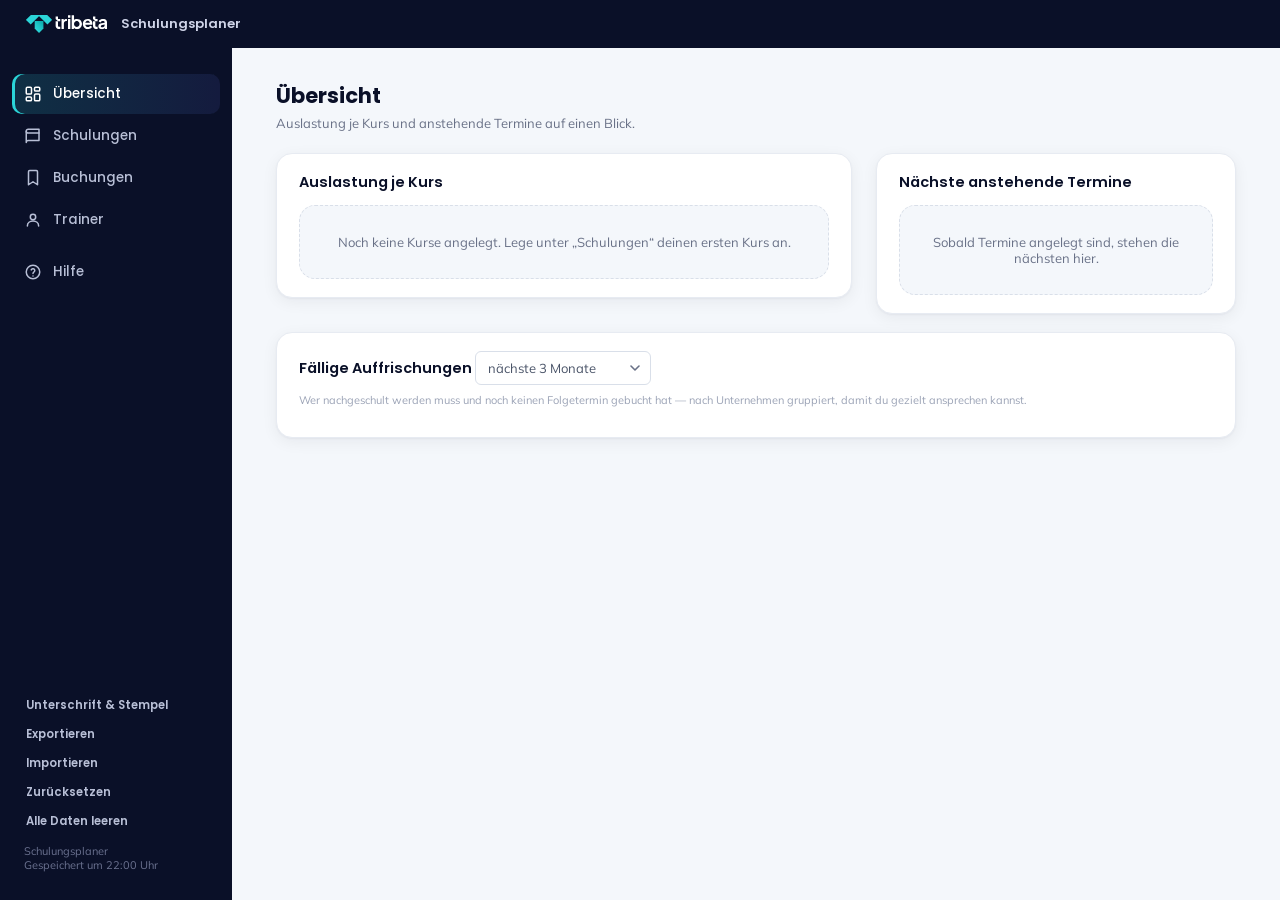
==== commit 43d51ad7: "feat: Microsoft-Login und Graph-API-Anbindung entfernen, auf Cloudflare umgestellt Ersetzt die kompl" ====
--- a/Berichte/index.html
+++ b/Berichte/index.html
@@ -1267,213 +1267,33 @@
   <div id="dialog-container" class="dialog"></div>
 </div>
 
-<div id="anmelde-bildschirm" class="anmelde-bildschirm">
-  <div class="anmelde-karte">
-    <h1>Schulungsplaner</h1>
-    <p id="anmelde-text">Anmeldung wird geprüft …</p>
-    <button id="anmelde-knopf" class="btn btn-primary" style="display:none" onclick="anmeldeStarten()">Mit Microsoft anmelden</button>
-  </div>
-</div>
-
 <!-- Wird nur beim Drucken sichtbar (siehe @media print in styles.css) und
      vorher per druckeInhalt() befuellt. So entstehen Bescheinigung und
      Abschlussbericht ohne zweites Fenster und ohne Zusatzbibliothek. -->
 <div id="druck-bereich"></div>
 
 <script>
-/*! @azure/msal-browser v3.30.0 2025-08-05 */
-"use strict";!function(e,t){"object"==typeof exports&&"undefined"!=typeof module?t(exports):"function"==typeof define&&define.amd?define(["exports"],t):t((e="undefined"!=typeof globalThis?globalThis:e||self).msal={})}(this,(function(e){
-/*! @azure/msal-common v14.16.1 2025-08-05 */
-const t={LIBRARY_NAME:"MSAL.JS",SKU:"msal.js.common",CACHE_PREFIX:"msal",DEFAULT_AUTHORITY:"https://login.microsoftonline.com/common/",DEFAULT_AUTHORITY_HOST:"login.microsoftonline.com",DEFAULT_COMMON_TENANT:"common",ADFS:"adfs",DSTS:"dstsv2",AAD_INSTANCE_DISCOVERY_ENDPT:"https://login.microsoftonline.com/common/discovery/instance?api-version=1.1&authorization_endpoint=",CIAM_AUTH_URL:".ciamlogin.com",AAD_TENANT_DOMAIN_SUFFIX:".onmicrosoft.com",RESOURCE_DELIM:"|",NO_ACCOUNT:"NO_ACCOUNT",CLAIMS:"claims",CONSUMER_UTID:"9188040d-6c67-4c5b-b112-36a304b66dad",OPENID_SCOPE:"openid",PROFILE_SCOPE:"profile",OFFLINE_ACCESS_SCOPE:"offline_access",EMAIL_SCOPE:"email",CODE_RESPONSE_TYPE:"code",CODE_GRANT_TYPE:"authorization_code",RT_GRANT_TYPE:"refresh_token",FRAGMENT_RESPONSE_MODE:"fragment",S256_CODE_CHALLENGE_METHOD:"S256",URL_FORM_CONTENT_TYPE:"application/x-www-form-urlencoded;charset=utf-8",AUTHORIZATION_PENDING:"authorization_pending",NOT_DEFINED:"not_defined",EMPTY_STRING:"",NOT_APPLICABLE:"N/A",NOT_AVAILABLE:"Not Available",FORWARD_SLASH:"/",IMDS_ENDPOINT:"http://169.254.169.254/metadata/instance/compute/location",IMDS_VERSION:"2020-06-01",IMDS_TIMEOUT:2e3,AZURE_REGION_AUTO_DISCOVER_FLAG:"TryAutoDetect",REGIONAL_AUTH_PUBLIC_CLOUD_SUFFIX:"login.microsoft.com",KNOWN_PUBLIC_CLOUDS:["login.microsoftonline.com","login.windows.net","login.microsoft.com","sts.windows.net"],TOKEN_RESPONSE_TYPE:"token",ID_TOKEN_RESPONSE_TYPE:"id_token",SHR_NONCE_VALIDITY:240,INVALID_INSTANCE:"invalid_instance"},r=400,n=499,o=500,i=599,a=[t.OPENID_SCOPE,t.PROFILE_SCOPE,t.OFFLINE_ACCESS_SCOPE],s=[...a,t.EMAIL_SCOPE],c="Content-Type",l="Content-Length",d="Retry-After",h="X-AnchorMailbox",u="WWW-Authenticate",g="Authentication-Info",p="x-ms-request-id",m="x-ms-httpver",f="idtoken",C="client.info",y="adal.idtoken",v="error",I="error.description",T="active-account",w="active-account-filters",A="common",k="organizations",S="consumers",b="access_token",E="xms_cc",R={LOGIN:"login",SELECT_ACCOUNT:"select_account",CONSENT:"consent",NONE:"none",CREATE:"create",NO_SESSION:"no_session"},_={PLAIN:"plain",S256:"S256"},P={QUERY:"query",FRAGMENT:"fragment"},M={...P,FORM_POST:"form_post"},N="authorization_code",O="refresh_token",q="MSSTS",U="ADFS",L="Generic",H="-",B=".",x={ID_TOKEN:"IdToken",ACCESS_TOKEN:"AccessToken",ACCESS_TOKEN_WITH_AUTH_SCHEME:"AccessToken_With_AuthScheme",REFRESH_TOKEN:"RefreshToken"},D="appmetadata",F="1",K="authority-metadata",z=86400,$="config",G="cache",Q="network",W="hardcoded_values",j={SCHEMA_VERSION:5,MAX_CUR_HEADER_BYTES:80,MAX_LAST_HEADER_BYTES:330,MAX_CACHED_ERRORS:50,CACHE_KEY:"server-telemetry",CATEGORY_SEPARATOR:"|",VALUE_SEPARATOR:",",OVERFLOW_TRUE:"1",OVERFLOW_FALSE:"0",UNKNOWN_ERROR:"unknown_error"},V={BEARER:"Bearer",POP:"pop",SSH:"ssh-cert"},Y=60,J=3600,X="throttling",Z="retry-after, h429",ee="invalid_grant",te="client_mismatch",re="username",ne="password",oe=200,ie=400,ae="1",se="3",ce="4",le="2",de="4",he="5",ue="0",ge="1",pe="2",me="3",fe="4",Ce={Jwt:"JWT",Jwk:"JWK",Pop:"pop"},ye="unexpected_error",ve="post_request_failed";var Ie=Object.freeze({__proto__:null,postRequestFailed:ve,unexpectedError:ye});
-/*! @azure/msal-common v14.16.1 2025-08-05 */const Te={[ye]:"Unexpected error in authentication.",[ve]:"Post request failed from the network, could be a 4xx/5xx or a network unavailability. Please check the exact error code for details."},we={unexpectedError:{code:ye,desc:Te[ye]},postRequestFailed:{code:ve,desc:Te[ve]}};class Ae extends Error{constructor(e,r,n){super(r?`${e}: ${r}`:e),Object.setPrototypeOf(this,Ae.prototype),this.errorCode=e||t.EMPTY_STRING,this.errorMessage=r||t.EMPTY_STRING,this.subError=n||t.EMPTY_STRING,this.name="AuthError"}setCorrelationId(e){this.correlationId=e}}function ke(e,t){return new Ae(e,t?`${Te[e]} ${t}`:Te[e])}
-/*! @azure/msal-common v14.16.1 2025-08-05 */const Se="client_info_decoding_error",be="client_info_empty_error",Ee="token_parsing_error",Re="null_or_empty_token",_e="endpoints_resolution_error",Pe="network_error",Me="openid_config_error",Ne="hash_not_deserialized",Oe="invalid_state",qe="state_mismatch",Ue="state_not_found",Le="nonce_mismatch",He="auth_time_not_found",Be="max_age_transpired",xe="multiple_matching_tokens",De="multiple_matching_accounts",Fe="multiple_matching_appMetadata",Ke="request_cannot_be_made",ze="cannot_remove_empty_scope",$e="cannot_append_scopeset",Ge="empty_input_scopeset",Qe="device_code_polling_cancelled",We="device_code_expired",je="device_code_unknown_error",Ve="no_account_in_silent_request",Ye="invalid_cache_record",Je="invalid_cache_environment",Xe="no_account_found",Ze="no_crypto_object",et="unexpected_credential_type",tt="invalid_assertion",rt="invalid_client_credential",nt="token_refresh_required",ot="user_timeout_reached",it="token_claims_cnf_required_for_signedjwt",at="authorization_code_missing_from_server_response",st="binding_key_not_removed",ct="end_session_endpoint_not_supported",lt="key_id_missing",dt="no_network_connectivity",ht="user_canceled",ut="missing_tenant_id_error",gt="method_not_implemented",pt="nested_app_auth_bridge_disabled";var mt=Object.freeze({__proto__:null,authTimeNotFound:He,authorizationCodeMissingFromServerResponse:at,bindingKeyNotRemoved:st,cannotAppendScopeSet:$e,cannotRemoveEmptyScope:ze,clientInfoDecodingError:Se,clientInfoEmptyError:be,deviceCodeExpired:We,deviceCodePollingCancelled:Qe,deviceCodeUnknownError:je,emptyInputScopeSet:Ge,endSessionEndpointNotSupported:ct,endpointResolutionError:_e,hashNotDeserialized:Ne,invalidAssertion:tt,invalidCacheEnvironment:Je,invalidCacheRecord:Ye,invalidClientCredential:rt,invalidState:Oe,keyIdMissing:lt,maxAgeTranspired:Be,methodNotImplemented:gt,missingTenantIdError:ut,multipleMatchingAccounts:De,multipleMatchingAppMetadata:Fe,multipleMatchingTokens:xe,nestedAppAuthBridgeDisabled:pt,networkError:Pe,noAccountFound:Xe,noAccountInSilentRequest:Ve,noCryptoObject:Ze,noNetworkConnectivity:dt,nonceMismatch:Le,nullOrEmptyToken:Re,openIdConfigError:Me,requestCannotBeMade:Ke,stateMismatch:qe,stateNotFound:Ue,tokenClaimsCnfRequiredForSignedJwt:it,tokenParsingError:Ee,tokenRefreshRequired:nt,unexpectedCredentialType:et,userCanceled:ht,userTimeoutReached:ot});
-/*! @azure/msal-common v14.16.1 2025-08-05 */const ft={[Se]:"The client info could not be parsed/decoded correctly",[be]:"The client info was empty",[Ee]:"Token cannot be parsed",[Re]:"The token is null or empty",[_e]:"Endpoints cannot be resolved",[Pe]:"Network request failed",[Me]:"Could not retrieve endpoints. Check your authority and verify the .well-known/openid-configuration endpoint returns the required endpoints.",[Ne]:"The hash parameters could not be deserialized",[Oe]:"State was not the expected format",[qe]:"State mismatch error",[Ue]:"State not found",[Le]:"Nonce mismatch error",[He]:"Max Age was requested and the ID token is missing the auth_time variable. auth_time is an optional claim and is not enabled by default - it must be enabled. See https://aka.ms/msaljs/optional-claims for more information.",[Be]:"Max Age is set to 0, or too much time has elapsed since the last end-user authentication.",[xe]:"The cache contains multiple tokens satisfying the requirements. Call AcquireToken again providing more requirements such as authority or account.",[De]:"The cache contains multiple accounts satisfying the given parameters. Please pass more info to obtain the correct account",[Fe]:"The cache contains multiple appMetadata satisfying the given parameters. Please pass more info to obtain the correct appMetadata",[Ke]:"Token request cannot be made without authorization code or refresh token.",[ze]:"Cannot remove null or empty scope from ScopeSet",[$e]:"Cannot append ScopeSet",[Ge]:"Empty input ScopeSet cannot be processed",[Qe]:"Caller has cancelled token endpoint polling during device code flow by setting DeviceCodeRequest.cancel = true.",[We]:"Device code is expired.",[je]:"Device code stopped polling for unknown reasons.",[Ve]:"Please pass an account object, silent flow is not supported without account information",[Ye]:"Cache record object was null or undefined.",[Je]:"Invalid environment when attempting to create cache entry",[Xe]:"No account found in cache for given key.",[Ze]:"No crypto object detected.",[et]:"Unexpected credential type.",[tt]:"Client assertion must meet requirements described in https://tools.ietf.org/html/rfc7515",[rt]:"Client credential (secret, certificate, or assertion) must not be empty when creating a confidential client. An application should at most have one credential",[nt]:"Cannot return token from cache because it must be refreshed. This may be due to one of the following reasons: forceRefresh parameter is set to true, claims have been requested, there is no cached access token or it is expired.",[ot]:"User defined timeout for device code polling reached",[it]:"Cannot generate a POP jwt if the token_claims are not populated",[at]:"Server response does not contain an authorization code to proceed",[st]:"Could not remove the credential's binding key from storage.",[ct]:"The provided authority does not support logout",[lt]:"A keyId value is missing from the requested bound token's cache record and is required to match the token to it's stored binding key.",[dt]:"No network connectivity. Check your internet connection.",[ht]:"User cancelled the flow.",[ut]:"A tenant id - not common, organizations, or consumers - must be specified when using the client_credentials flow.",[gt]:"This method has not been implemented",[pt]:"The nested app auth bridge is disabled"},Ct={clientInfoDecodingError:{code:Se,desc:ft[Se]},clientInfoEmptyError:{code:be,desc:ft[be]},tokenParsingError:{code:Ee,desc:ft[Ee]},nullOrEmptyToken:{code:Re,desc:ft[Re]},endpointResolutionError:{code:_e,desc:ft[_e]},networkError:{code:Pe,desc:ft[Pe]},unableToGetOpenidConfigError:{code:Me,desc:ft[Me]},hashNotDeserialized:{code:Ne,desc:ft[Ne]},invalidStateError:{code:Oe,desc:ft[Oe]},stateMismatchError:{code:qe,desc:ft[qe]},stateNotFoundError:{code:Ue,desc:ft[Ue]},nonceMismatchError:{code:Le,desc:ft[Le]},authTimeNotFoundError:{code:He,desc:ft[He]},maxAgeTranspired:{code:Be,desc:ft[Be]},multipleMatchingTokens:{code:xe,desc:ft[xe]},multipleMatchingAccounts:{code:De,desc:ft[De]},multipleMatchingAppMetadata:{code:Fe,desc:ft[Fe]},tokenRequestCannotBeMade:{code:Ke,desc:ft[Ke]},removeEmptyScopeError:{code:ze,desc:ft[ze]},appendScopeSetError:{code:$e,desc:ft[$e]},emptyInputScopeSetError:{code:Ge,desc:ft[Ge]},DeviceCodePollingCancelled:{code:Qe,desc:ft[Qe]},DeviceCodeExpired:{code:We,desc:ft[We]},DeviceCodeUnknownError:{code:je,desc:ft[je]},NoAccountInSilentRequest:{code:Ve,desc:ft[Ve]},invalidCacheRecord:{code:Ye,desc:ft[Ye]},invalidCacheEnvironment:{code:Je,desc:ft[Je]},noAccountFound:{code:Xe,desc:ft[Xe]},noCryptoObj:{code:Ze,desc:ft[Ze]},unexpectedCredentialType:{code:et,desc:ft[et]},invalidAssertion:{code:tt,desc:ft[tt]},invalidClientCredential:{code:rt,desc:ft[rt]},tokenRefreshRequired:{code:nt,desc:ft[nt]},userTimeoutReached:{code:ot,desc:ft[ot]},tokenClaimsRequired:{code:it,desc:ft[it]},noAuthorizationCodeFromServer:{code:at,desc:ft[at]},bindingKeyNotRemovedError:{code:st,desc:ft[st]},logoutNotSupported:{code:ct,desc:ft[ct]},keyIdMissing:{code:lt,desc:ft[lt]},noNetworkConnectivity:{code:dt,desc:ft[dt]},userCanceledError:{code:ht,desc:ft[ht]},missingTenantIdError:{code:ut,desc:ft[ut]},nestedAppAuthBridgeDisabled:{code:pt,desc:ft[pt]}};class yt extends Ae{constructor(e,t){super(e,t?`${ft[e]}: ${t}`:ft[e]),this.name="ClientAuthError",Object.setPrototypeOf(this,yt.prototype)}}function vt(e,t){return new yt(e,t)}
-/*! @azure/msal-common v14.16.1 2025-08-05 */const It={createNewGuid:()=>{throw vt(gt)},base64Decode:()=>{throw vt(gt)},base64Encode:()=>{throw vt(gt)},base64UrlEncode:()=>{throw vt(gt)},encodeKid:()=>{throw vt(gt)},async getPublicKeyThumbprint(){throw vt(gt)},async removeTokenBindingKey(){throw vt(gt)},async clearKeystore(){throw vt(gt)},async signJwt(){throw vt(gt)},async hashString(){throw vt(gt)}};
-/*! @azure/msal-common v14.16.1 2025-08-05 */var Tt;e.LogLevel=void 0,(Tt=e.LogLevel||(e.LogLevel={}))[Tt.Error=0]="Error",Tt[Tt.Warning=1]="Warning",Tt[Tt.Info=2]="Info",Tt[Tt.Verbose=3]="Verbose",Tt[Tt.Trace=4]="Trace";class wt{constructor(r,n,o){this.level=e.LogLevel.Info;const i=r||wt.createDefaultLoggerOptions();this.localCallback=i.loggerCallback||(()=>{}),this.piiLoggingEnabled=i.piiLoggingEnabled||!1,this.level="number"==typeof i.logLevel?i.logLevel:e.LogLevel.Info,this.correlationId=i.correlationId||t.EMPTY_STRING,this.packageName=n||t.EMPTY_STRING,this.packageVersion=o||t.EMPTY_STRING}static createDefaultLoggerOptions(){return{loggerCallback:()=>{},piiLoggingEnabled:!1,logLevel:e.LogLevel.Info}}clone(e,t,r){return new wt({loggerCallback:this.localCallback,piiLoggingEnabled:this.piiLoggingEnabled,logLevel:this.level,correlationId:r||this.correlationId},e,t)}logMessage(t,r){if(r.logLevel>this.level||!this.piiLoggingEnabled&&r.containsPii)return;const n=`${`[${(new Date).toUTCString()}] : [${r.correlationId||this.correlationId||""}]`} : ${this.packageName}@${this.packageVersion} : ${e.LogLevel[r.logLevel]} - ${t}`;this.executeCallback(r.logLevel,n,r.containsPii||!1)}executeCallback(e,t,r){this.localCallback&&this.localCallback(e,t,r)}error(r,n){this.logMessage(r,{logLevel:e.LogLevel.Error,containsPii:!1,correlationId:n||t.EMPTY_STRING})}errorPii(r,n){this.logMessage(r,{logLevel:e.LogLevel.Error,containsPii:!0,correlationId:n||t.EMPTY_STRING})}warning(r,n){this.logMessage(r,{logLevel:e.LogLevel.Warning,containsPii:!1,correlationId:n||t.EMPTY_STRING})}warningPii(r,n){this.logMessage(r,{logLevel:e.LogLevel.Warning,containsPii:!0,correlationId:n||t.EMPTY_STRING})}info(r,n){this.logMessage(r,{logLevel:e.LogLevel.Info,containsPii:!1,correlationId:n||t.EMPTY_STRING})}infoPii(r,n){this.logMessage(r,{logLevel:e.LogLevel.Info,containsPii:!0,correlationId:n||t.EMPTY_STRING})}verbose(r,n){this.logMessage(r,{logLevel:e.LogLevel.Verbose,containsPii:!1,correlationId:n||t.EMPTY_STRING})}verbosePii(r,n){this.logMessage(r,{logLevel:e.LogLevel.Verbose,containsPii:!0,correlationId:n||t.EMPTY_STRING})}trace(r,n){this.logMessage(r,{logLevel:e.LogLevel.Trace,containsPii:!1,correlationId:n||t.EMPTY_STRING})}tracePii(r,n){this.logMessage(r,{logLevel:e.LogLevel.Trace,containsPii:!0,correlationId:n||t.EMPTY_STRING})}isPiiLoggingEnabled(){return this.piiLoggingEnabled||!1}}
-/*! @azure/msal-common v14.16.1 2025-08-05 */const At="@azure/msal-common",kt="14.16.1",St={None:"none",AzurePublic:"https://login.microsoftonline.com",AzurePpe:"https://login.windows-ppe.net",AzureChina:"https://login.chinacloudapi.cn",AzureGermany:"https://login.microsoftonline.de",AzureUsGovernment:"https://login.microsoftonline.us"};
-/*! @azure/msal-common v14.16.1 2025-08-05 */
-function bt(e,t){const r=function(e){if(!e)throw vt(Re);const t=/^([^\.\s]*)\.([^\.\s]+)\.([^\.\s]*)$/.exec(e);if(!t||t.length<4)throw vt(Ee);return t[2]}(e);try{const e=t(r);return JSON.parse(e)}catch(e){throw vt(Ee)}}function Et(e,t){if(0===t||Date.now()-3e5>e+t)throw vt(Be)}
-/*! @azure/msal-common v14.16.1 2025-08-05 */function Rt(){return Math.round((new Date).getTime()/1e3)}function _t(e,t){const r=Number(e)||0;return Rt()+t>r}function Pt(e){return Number(e)>Rt()}
-/*! @azure/msal-common v14.16.1 2025-08-05 */function Mt(e){return[xt(e),Dt(e),Ft(e),Kt(e),zt(e)].join(H).toLowerCase()}function Nt(e,t,r,n,o){return{credentialType:x.ID_TOKEN,homeAccountId:e,environment:t,clientId:n,secret:r,realm:o}}function Ot(e,t,r,n,o,i,a,s,c,l,d,h,u,g,p){const m={homeAccountId:e,credentialType:x.ACCESS_TOKEN,secret:r,cachedAt:Rt().toString(),expiresOn:a.toString(),extendedExpiresOn:s.toString(),environment:t,clientId:n,realm:o,target:i,tokenType:d||V.BEARER};if(h&&(m.userAssertionHash=h),l&&(m.refreshOn=l.toString()),g&&(m.requestedClaims=g,m.requestedClaimsHash=p),m.tokenType?.toLowerCase()!==V.BEARER.toLowerCase())switch(m.credentialType=x.ACCESS_TOKEN_WITH_AUTH_SCHEME,m.tokenType){case V.POP:const e=bt(r,c);if(!e?.cnf?.kid)throw vt(it);m.keyId=e.cnf.kid;break;case V.SSH:m.keyId=u}return m}function qt(e,t,r,n,o,i,a){const s={credentialType:x.REFRESH_TOKEN,homeAccountId:e,environment:t,clientId:n,secret:r};return i&&(s.userAssertionHash=i),o&&(s.familyId=o),a&&(s.expiresOn=a.toString()),s}function Ut(e){return e.hasOwnProperty("homeAccountId")&&e.hasOwnProperty("environment")&&e.hasOwnProperty("credentialType")&&e.hasOwnProperty("clientId")&&e.hasOwnProperty("secret")}function Lt(e){return!!e&&(Ut(e)&&e.hasOwnProperty("realm")&&e.hasOwnProperty("target")&&(e.credentialType===x.ACCESS_TOKEN||e.credentialType===x.ACCESS_TOKEN_WITH_AUTH_SCHEME))}function Ht(e){return!!e&&(Ut(e)&&e.hasOwnProperty("realm")&&e.credentialType===x.ID_TOKEN)}function Bt(e){return!!e&&(Ut(e)&&e.credentialType===x.REFRESH_TOKEN)}function xt(e){return[e.homeAccountId,e.environment].join(H).toLowerCase()}function Dt(e){const t=e.credentialType===x.REFRESH_TOKEN&&e.familyId||e.clientId;return[e.credentialType,t,e.realm||""].join(H).toLowerCase()}function Ft(e){return(e.target||"").toLowerCase()}function Kt(e){return(e.requestedClaimsHash||"").toLowerCase()}function zt(e){return e.tokenType&&e.tokenType.toLowerCase()!==V.BEARER.toLowerCase()?e.tokenType.toLowerCase():""}function $t(){return Rt()+z}function Gt(e,t,r){e.authorization_endpoint=t.authorization_endpoint,e.token_endpoint=t.token_endpoint,e.end_session_endpoint=t.end_session_endpoint,e.issuer=t.issuer,e.endpointsFromNetwork=r,e.jwks_uri=t.jwks_uri}function Qt(e,t,r){e.aliases=t.aliases,e.preferred_cache=t.preferred_cache,e.preferred_network=t.preferred_network,e.aliasesFromNetwork=r}function Wt(e){return e.expiresAt<=Rt()}
-/*! @azure/msal-common v14.16.1 2025-08-05 */const jt="redirect_uri_empty",Vt="claims_request_parsing_error",Yt="authority_uri_insecure",Jt="url_parse_error",Xt="empty_url_error",Zt="empty_input_scopes_error",er="invalid_prompt_value",tr="invalid_claims",rr="token_request_empty",nr="logout_request_empty",or="invalid_code_challenge_method",ir="pkce_params_missing",ar="invalid_cloud_discovery_metadata",sr="invalid_authority_metadata",cr="untrusted_authority",lr="missing_ssh_jwk",dr="missing_ssh_kid",hr="missing_nonce_authentication_header",ur="invalid_authentication_header",gr="cannot_set_OIDCOptions",pr="cannot_allow_native_broker",mr="authority_mismatch";var fr=Object.freeze({__proto__:null,authorityMismatch:mr,authorityUriInsecure:Yt,cannotAllowNativeBroker:pr,cannotSetOIDCOptions:gr,claimsRequestParsingError:Vt,emptyInputScopesError:Zt,invalidAuthenticationHeader:ur,invalidAuthorityMetadata:sr,invalidClaims:tr,invalidCloudDiscoveryMetadata:ar,invalidCodeChallengeMethod:or,invalidPromptValue:er,logoutRequestEmpty:nr,missingNonceAuthenticationHeader:hr,missingSshJwk:lr,missingSshKid:dr,pkceParamsMissing:ir,redirectUriEmpty:jt,tokenRequestEmpty:rr,untrustedAuthority:cr,urlEmptyError:Xt,urlParseError:Jt});
-/*! @azure/msal-common v14.16.1 2025-08-05 */const Cr={[jt]:"A redirect URI is required for all calls, and none has been set.",[Vt]:"Could not parse the given claims request object.",[Yt]:"Authority URIs must use https.  Please see here for valid authority configuration options: https://docs.microsoft.com/en-us/azure/active-directory/develop/msal-js-initializing-client-applications#configuration-options",[Jt]:"URL could not be parsed into appropriate segments.",[Xt]:"URL was empty or null.",[Zt]:"Scopes cannot be passed as null, undefined or empty array because they are required to obtain an access token.",[er]:"Please see here for valid configuration options: https://azuread.github.io/microsoft-authentication-library-for-js/ref/modules/_azure_msal_common.html#commonauthorizationurlrequest",[tr]:"Given claims parameter must be a stringified JSON object.",[rr]:"Token request was empty and not found in cache.",[nr]:"The logout request was null or undefined.",[or]:'code_challenge_method passed is invalid. Valid values are "plain" and "S256".',[ir]:"Both params: code_challenge and code_challenge_method are to be passed if to be sent in the request",[ar]:"Invalid cloudDiscoveryMetadata provided. Must be a stringified JSON object containing tenant_discovery_endpoint and metadata fields",[sr]:"Invalid authorityMetadata provided. Must by a stringified JSON object containing authorization_endpoint, token_endpoint, issuer fields.",[cr]:"The provided authority is not a trusted authority. Please include this authority in the knownAuthorities config parameter.",[lr]:"Missing sshJwk in SSH certificate request. A stringified JSON Web Key is required when using the SSH authentication scheme.",[dr]:"Missing sshKid in SSH certificate request. A string that uniquely identifies the public SSH key is required when using the SSH authentication scheme.",[hr]:"Unable to find an authentication header containing server nonce. Either the Authentication-Info or WWW-Authenticate headers must be present in order to obtain a server nonce.",[ur]:"Invalid authentication header provided",[gr]:"Cannot set OIDCOptions parameter. Please change the protocol mode to OIDC or use a non-Microsoft authority.",[pr]:"Cannot set allowNativeBroker parameter to true when not in AAD protocol mode.",[mr]:"Authority mismatch error. Authority provided in login request or PublicClientApplication config does not match the environment of the provided account. Please use a matching account or make an interactive request to login to this authority."},yr={redirectUriNotSet:{code:jt,desc:Cr[jt]},claimsRequestParsingError:{code:Vt,desc:Cr[Vt]},authorityUriInsecure:{code:Yt,desc:Cr[Yt]},urlParseError:{code:Jt,desc:Cr[Jt]},urlEmptyError:{code:Xt,desc:Cr[Xt]},emptyScopesError:{code:Zt,desc:Cr[Zt]},invalidPrompt:{code:er,desc:Cr[er]},invalidClaimsRequest:{code:tr,desc:Cr[tr]},tokenRequestEmptyError:{code:rr,desc:Cr[rr]},logoutRequestEmptyError:{code:nr,desc:Cr[nr]},invalidCodeChallengeMethod:{code:or,desc:Cr[or]},invalidCodeChallengeParams:{code:ir,desc:Cr[ir]},invalidCloudDiscoveryMetadata:{code:ar,desc:Cr[ar]},invalidAuthorityMetadata:{code:sr,desc:Cr[sr]},untrustedAuthority:{code:cr,desc:Cr[cr]},missingSshJwk:{code:lr,desc:Cr[lr]},missingSshKid:{code:dr,desc:Cr[dr]},missingNonceAuthenticationHeader:{code:hr,desc:Cr[hr]},invalidAuthenticationHeader:{code:ur,desc:Cr[ur]},cannotSetOIDCOptions:{code:gr,desc:Cr[gr]},cannotAllowNativeBroker:{code:pr,desc:Cr[pr]},authorityMismatch:{code:mr,desc:Cr[mr]}};class vr extends Ae{constructor(e){super(e,Cr[e]),this.name="ClientConfigurationError",Object.setPrototypeOf(this,vr.prototype)}}function Ir(e){return new vr(e)}
-/*! @azure/msal-common v14.16.1 2025-08-05 */class Tr{static isEmptyObj(e){if(e)try{const t=JSON.parse(e);return 0===Object.keys(t).length}catch(e){}return!0}static startsWith(e,t){return 0===e.indexOf(t)}static endsWith(e,t){return e.length>=t.length&&e.lastIndexOf(t)===e.length-t.length}static queryStringToObject(e){const t={},r=e.split("&"),n=e=>decodeURIComponent(e.replace(/\+/g," "));return r.forEach((e=>{if(e.trim()){const[r,o]=e.split(/=(.+)/g,2);r&&o&&(t[n(r)]=n(o))}})),t}static trimArrayEntries(e){return e.map((e=>e.trim()))}static removeEmptyStringsFromArray(e){return e.filter((e=>!!e))}static jsonParseHelper(e){try{return JSON.parse(e)}catch(e){return null}}static matchPattern(e,t){return new RegExp(e.replace(/\\/g,"\\\\").replace(/\*/g,"[^ ]*").replace(/\?/g,"\\?")).test(t)}}
-/*! @azure/msal-common v14.16.1 2025-08-05 */class wr{constructor(e){const t=e?Tr.trimArrayEntries([...e]):[],r=t?Tr.removeEmptyStringsFromArray(t):[];this.validateInputScopes(r),this.scopes=new Set,r.forEach((e=>this.scopes.add(e)))}static fromString(e){const r=(e||t.EMPTY_STRING).split(" ");return new wr(r)}static createSearchScopes(e){const r=new wr(e);return r.containsOnlyOIDCScopes()?r.removeScope(t.OFFLINE_ACCESS_SCOPE):r.removeOIDCScopes(),r}validateInputScopes(e){if(!e||e.length<1)throw Ir(Zt)}containsScope(e){const t=this.printScopesLowerCase().split(" "),r=new wr(t);return!!e&&r.scopes.has(e.toLowerCase())}containsScopeSet(e){return!(!e||e.scopes.size<=0)&&(this.scopes.size>=e.scopes.size&&e.asArray().every((e=>this.containsScope(e))))}containsOnlyOIDCScopes(){let e=0;return s.forEach((t=>{this.containsScope(t)&&(e+=1)})),this.scopes.size===e}appendScope(e){e&&this.scopes.add(e.trim())}appendScopes(e){try{e.forEach((e=>this.appendScope(e)))}catch(e){throw vt($e)}}removeScope(e){if(!e)throw vt(ze);this.scopes.delete(e.trim())}removeOIDCScopes(){s.forEach((e=>{this.scopes.delete(e)}))}unionScopeSets(e){if(!e)throw vt(Ge);const t=new Set;return e.scopes.forEach((e=>t.add(e.toLowerCase()))),this.scopes.forEach((e=>t.add(e.toLowerCase()))),t}intersectingScopeSets(e){if(!e)throw vt(Ge);e.containsOnlyOIDCScopes()||e.removeOIDCScopes();const t=this.unionScopeSets(e),r=e.getScopeCount(),n=this.getScopeCount();return t.size<n+r}getScopeCount(){return this.scopes.size}asArray(){const e=[];return this.scopes.forEach((t=>e.push(t))),e}printScopes(){if(this.scopes){return this.asArray().join(" ")}return t.EMPTY_STRING}printScopesLowerCase(){return this.printScopes().toLowerCase()}}
-/*! @azure/msal-common v14.16.1 2025-08-05 */function Ar(e,t){if(!e)throw vt(be);try{const r=t(e);return JSON.parse(r)}catch(e){throw vt(Se)}}function kr(e){if(!e)throw vt(Se);const r=e.split(B,2);return{uid:r[0],utid:r.length<2?t.EMPTY_STRING:r[1]}}
-/*! @azure/msal-common v14.16.1 2025-08-05 */function Sr(e,t){return!!e&&!!t&&e===t.split(".")[1]}function br(e,t,r,n){if(n){const{oid:t,sub:r,tid:o,name:i,tfp:a,acr:s}=n,c=o||a||s||"";return{tenantId:c,localAccountId:t||r||"",name:i,isHomeTenant:Sr(c,e)}}return{tenantId:r,localAccountId:t,isHomeTenant:Sr(r,e)}}function Er(e,t,r,n){let o=e;if(t){const{isHomeTenant:r,...n}=t;o={...e,...n}}if(r){const{isHomeTenant:t,...i}=br(e.homeAccountId,e.localAccountId,e.tenantId,r);return o={...o,...i,idTokenClaims:r,idToken:n},o}return o}
-/*! @azure/msal-common v14.16.1 2025-08-05 */const Rr=0,_r=1,Pr=2,Mr=3;
-/*! @azure/msal-common v14.16.1 2025-08-05 */function Nr(e){if(e){return e.tid||e.tfp||e.acr||null}return null}
-/*! @azure/msal-common v14.16.1 2025-08-05 */const Or={AAD:"AAD",OIDC:"OIDC"};
-/*! @azure/msal-common v14.16.1 2025-08-05 */class qr{generateAccountId(){return[this.homeAccountId,this.environment].join(H).toLowerCase()}generateAccountKey(){return qr.generateAccountCacheKey({homeAccountId:this.homeAccountId,environment:this.environment,tenantId:this.realm,username:this.username,localAccountId:this.localAccountId})}getAccountInfo(){return{homeAccountId:this.homeAccountId,environment:this.environment,tenantId:this.realm,username:this.username,localAccountId:this.localAccountId,name:this.name,nativeAccountId:this.nativeAccountId,authorityType:this.authorityType,tenantProfiles:new Map((this.tenantProfiles||[]).map((e=>[e.tenantId,e])))}}isSingleTenant(){return!this.tenantProfiles}static generateAccountCacheKey(e){const t=e.homeAccountId.split(".")[1];return[e.homeAccountId,e.environment||"",t||e.tenantId||""].join(H).toLowerCase()}static createAccount(e,t,r){const n=new qr;let o;t.authorityType===_r?n.authorityType=U:t.protocolMode===Or.AAD?n.authorityType=q:n.authorityType=L,e.clientInfo&&r&&(o=Ar(e.clientInfo,r)),n.clientInfo=e.clientInfo,n.homeAccountId=e.homeAccountId,n.nativeAccountId=e.nativeAccountId;const i=e.environment||t&&t.getPreferredCache();if(!i)throw vt(Je);n.environment=i,n.realm=o?.utid||Nr(e.idTokenClaims)||"",n.localAccountId=o?.uid||e.idTokenClaims?.oid||e.idTokenClaims?.sub||"";const a=e.idTokenClaims?.preferred_username||e.idTokenClaims?.upn,s=e.idTokenClaims?.emails?e.idTokenClaims.emails[0]:null;if(n.username=a||s||"",n.name=e.idTokenClaims?.name||"",n.cloudGraphHostName=e.cloudGraphHostName,n.msGraphHost=e.msGraphHost,e.tenantProfiles)n.tenantProfiles=e.tenantProfiles;else{const t=br(e.homeAccountId,n.localAccountId,n.realm,e.idTokenClaims);n.tenantProfiles=[t]}return n}static createFromAccountInfo(e,t,r){const n=new qr;return n.authorityType=e.authorityType||L,n.homeAccountId=e.homeAccountId,n.localAccountId=e.localAccountId,n.nativeAccountId=e.nativeAccountId,n.realm=e.tenantId,n.environment=e.environment,n.username=e.username,n.name=e.name,n.cloudGraphHostName=t,n.msGraphHost=r,n.tenantProfiles=Array.from(e.tenantProfiles?.values()||[]),n}static generateHomeAccountId(e,t,r,n,o){if(t!==_r&&t!==Pr){if(e)try{const t=Ar(e,n.base64Decode);if(t.uid&&t.utid)return`${t.uid}.${t.utid}`}catch(e){}r.warning("No client info in response")}return o?.sub||""}static isAccountEntity(e){return!!e&&(e.hasOwnProperty("homeAccountId")&&e.hasOwnProperty("environment")&&e.hasOwnProperty("realm")&&e.hasOwnProperty("localAccountId")&&e.hasOwnProperty("username")&&e.hasOwnProperty("authorityType"))}static accountInfoIsEqual(e,t,r){if(!e||!t)return!1;let n=!0;if(r){const r=e.idTokenClaims||{},o=t.idTokenClaims||{};n=r.iat===o.iat&&r.nonce===o.nonce}return e.homeAccountId===t.homeAccountId&&e.localAccountId===t.localAccountId&&e.username===t.username&&e.tenantId===t.tenantId&&e.environment===t.environment&&e.nativeAccountId===t.nativeAccountId&&n}}
-/*! @azure/msal-common v14.16.1 2025-08-05 */function Ur(e){return e.startsWith("#/")?e.substring(2):e.startsWith("#")||e.startsWith("?")?e.substring(1):e}function Lr(e){if(!e||e.indexOf("=")<0)return null;try{const t=Ur(e),r=Object.fromEntries(new URLSearchParams(t));if(r.code||r.error||r.error_description||r.state)return r}catch(e){throw vt(Ne)}return null}
-/*! @azure/msal-common v14.16.1 2025-08-05 */class Hr{get urlString(){return this._urlString}constructor(e){if(this._urlString=e,!this._urlString)throw Ir(Xt);e.includes("#")||(this._urlString=Hr.canonicalizeUri(e))}static canonicalizeUri(e){if(e){let t=e.toLowerCase();return Tr.endsWith(t,"?")?t=t.slice(0,-1):Tr.endsWith(t,"?/")&&(t=t.slice(0,-2)),Tr.endsWith(t,"/")||(t+="/"),t}return e}validateAsUri(){let e;try{e=this.getUrlComponents()}catch(e){throw Ir(Jt)}if(!e.HostNameAndPort||!e.PathSegments)throw Ir(Jt);if(!e.Protocol||"https:"!==e.Protocol.toLowerCase())throw Ir(Yt)}static appendQueryString(e,t){return t?e.indexOf("?")<0?`${e}?${t}`:`${e}&${t}`:e}static removeHashFromUrl(e){return Hr.canonicalizeUri(e.split("#")[0])}replaceTenantPath(e){const t=this.getUrlComponents(),r=t.PathSegments;return!e||0===r.length||r[0]!==A&&r[0]!==k||(r[0]=e),Hr.constructAuthorityUriFromObject(t)}getUrlComponents(){const e=RegExp("^(([^:/?#]+):)?(//([^/?#]*))?([^?#]*)(\\?([^#]*))?(#(.*))?"),t=this.urlString.match(e);if(!t)throw Ir(Jt);const r={Protocol:t[1],HostNameAndPort:t[4],AbsolutePath:t[5],QueryString:t[7]};let n=r.AbsolutePath.split("/");return n=n.filter((e=>e&&e.length>0)),r.PathSegments=n,r.QueryString&&r.QueryString.endsWith("/")&&(r.QueryString=r.QueryString.substring(0,r.QueryString.length-1)),r}static getDomainFromUrl(e){const t=RegExp("^([^:/?#]+://)?([^/?#]*)"),r=e.match(t);if(!r)throw Ir(Jt);return r[2]}static getAbsoluteUrl(e,r){if(e[0]===t.FORWARD_SLASH){const t=new Hr(r).getUrlComponents();return t.Protocol+"//"+t.HostNameAndPort+e}return e}static constructAuthorityUriFromObject(e){return new Hr(e.Protocol+"//"+e.HostNameAndPort+"/"+e.PathSegments.join("/"))}static hashContainsKnownProperties(e){return!!Lr(e)}}
-/*! @azure/msal-common v14.16.1 2025-08-05 */const Br={"login.microsoftonline.com":{token_endpoint:"https://login.microsoftonline.com/{tenantid}/oauth2/v2.0/token",jwks_uri:"https://login.microsoftonline.com/{tenantid}/discovery/v2.0/keys",issuer:"https://login.microsoftonline.com/{tenantid}/v2.0",authorization_endpoint:"https://login.microsoftonline.com/{tenantid}/oauth2/v2.0/authorize",end_session_endpoint:"https://login.microsoftonline.com/{tenantid}/oauth2/v2.0/logout"},"login.chinacloudapi.cn":{token_endpoint:"https://login.chinacloudapi.cn/{tenantid}/oauth2/v2.0/token",jwks_uri:"https://login.chinacloudapi.cn/{tenantid}/discovery/v2.0/keys",issuer:"https://login.partner.microsoftonline.cn/{tenantid}/v2.0",authorization_endpoint:"https://login.chinacloudapi.cn/{tenantid}/oauth2/v2.0/authorize",end_session_endpoint:"https://login.chinacloudapi.cn/{tenantid}/oauth2/v2.0/logout"},"login.microsoftonline.us":{token_endpoint:"https://login.microsoftonline.us/{tenantid}/oauth2/v2.0/token",jwks_uri:"https://login.microsoftonline.us/{tenantid}/discovery/v2.0/keys",issuer:"https://login.microsoftonline.us/{tenantid}/v2.0",authorization_endpoint:"https://login.microsoftonline.us/{tenantid}/oauth2/v2.0/authorize",end_session_endpoint:"https://login.microsoftonline.us/{tenantid}/oauth2/v2.0/logout"}},xr={tenant_discovery_endpoint:"https://{canonicalAuthority}/v2.0/.well-known/openid-configuration",metadata:[{preferred_network:"login.microsoftonline.com",preferred_cache:"login.windows.net",aliases:["login.microsoftonline.com","login.windows.net","login.microsoft.com","sts.windows.net"]},{preferred_network:"login.partner.microsoftonline.cn",preferred_cache:"login.partner.microsoftonline.cn",aliases:["login.partner.microsoftonline.cn","login.chinacloudapi.cn"]},{preferred_network:"login.microsoftonline.de",preferred_cache:"login.microsoftonline.de",aliases:["login.microsoftonline.de"]},{preferred_network:"login.microsoftonline.us",preferred_cache:"login.microsoftonline.us",aliases:["login.microsoftonline.us","login.usgovcloudapi.net"]},{preferred_network:"login-us.microsoftonline.com",preferred_cache:"login-us.microsoftonline.com",aliases:["login-us.microsoftonline.com"]}]},Dr=new Set;function Fr(e,t,r,n){if(n?.trace(`getAliasesFromMetadata called with source: ${r}`),e&&t){const o=Kr(t,e);if(o)return n?.trace(`getAliasesFromMetadata: found cloud discovery metadata in ${r}, returning aliases`),o.aliases;n?.trace(`getAliasesFromMetadata: did not find cloud discovery metadata in ${r}`)}return null}function Kr(e,t){for(let r=0;r<e.length;r++){const n=e[r];if(n.aliases.includes(t))return n}return null}
-/*! @azure/msal-common v14.16.1 2025-08-05 */xr.metadata.forEach((e=>{e.aliases.forEach((e=>{Dr.add(e)}))}));const zr="cache_quota_exceeded",$r="cache_error_unknown",Gr={[zr]:"Exceeded cache storage capacity.",[$r]:"Unexpected error occurred when using cache storage."};class Qr extends Error{constructor(e,t){const r=t||(Gr[e]?Gr[e]:Gr[$r]);super(`${e}: ${r}`),Object.setPrototypeOf(this,Qr.prototype),this.name="CacheError",this.errorCode=e,this.errorMessage=r}}function Wr(e){return e instanceof Error?"QuotaExceededError"===e.name||"NS_ERROR_DOM_QUOTA_REACHED"===e.name||e.message.includes("exceeded the quota")?new Qr(zr):new Qr(e.name,e.message):new Qr($r)}
-/*! @azure/msal-common v14.16.1 2025-08-05 */class jr{constructor(e,t,r,n){this.clientId=e,this.cryptoImpl=t,this.commonLogger=r.clone(At,kt),this.staticAuthorityOptions=n}getAllAccounts(e,t){return this.buildTenantProfiles(this.getAccountsFilteredBy(t||{},e),e,t)}getAccountInfoFilteredBy(e,t){const r=this.getAllAccounts(t,e);if(r.length>1){return r.sort((e=>e.idTokenClaims?-1:1))[0]}return 1===r.length?r[0]:null}getBaseAccountInfo(e,t){const r=this.getAccountsFilteredBy(e,t);return r.length>0?r[0].getAccountInfo():null}buildTenantProfiles(e,t,r){return e.flatMap((e=>this.getTenantProfilesFromAccountEntity(e,t,r?.tenantId,r)))}getTenantedAccountInfoByFilter(e,t,r,n,o){let i,a=null;if(o&&!this.tenantProfileMatchesFilter(r,o))return null;const s=this.getIdToken(e,n,t,r.tenantId);return s&&(i=bt(s.secret,this.cryptoImpl.base64Decode),!this.idTokenClaimsMatchTenantProfileFilter(i,o))?null:(a=Er(e,r,i,s?.secret),a)}getTenantProfilesFromAccountEntity(e,t,r,n){const o=e.getAccountInfo();let i=o.tenantProfiles||new Map;const a=this.getTokenKeys();if(r){const e=i.get(r);if(!e)return[];i=new Map([[r,e]])}const s=[];return i.forEach((e=>{const r=this.getTenantedAccountInfoByFilter(o,a,e,t,n);r&&s.push(r)})),s}tenantProfileMatchesFilter(e,t){return!(t.localAccountId&&!this.matchLocalAccountIdFromTenantProfile(e,t.localAccountId))&&((!t.name||e.name===t.name)&&(void 0===t.isHomeTenant||e.isHomeTenant===t.isHomeTenant))}idTokenClaimsMatchTenantProfileFilter(e,t){if(t){if(t.localAccountId&&!this.matchLocalAccountIdFromTokenClaims(e,t.localAccountId))return!1;if(t.loginHint&&!this.matchLoginHintFromTokenClaims(e,t.loginHint))return!1;if(t.username&&!this.matchUsername(e.preferred_username,t.username))return!1;if(t.name&&!this.matchName(e,t.name))return!1;if(t.sid&&!this.matchSid(e,t.sid))return!1}return!0}async saveCacheRecord(e,t,r){if(!e)throw vt(Ye);try{e.account&&this.setAccount(e.account,t),e.idToken&&!1!==r?.idToken&&this.setIdTokenCredential(e.idToken,t),e.accessToken&&!1!==r?.accessToken&&await this.saveAccessToken(e.accessToken,t),e.refreshToken&&!1!==r?.refreshToken&&this.setRefreshTokenCredential(e.refreshToken,t),e.appMetadata&&this.setAppMetadata(e.appMetadata,t)}catch(e){throw this.commonLogger?.error("CacheManager.saveCacheRecord: failed"),e instanceof Ae?e:Wr(e)}}async saveAccessToken(e,t){const r={clientId:e.clientId,credentialType:e.credentialType,environment:e.environment,homeAccountId:e.homeAccountId,realm:e.realm,tokenType:e.tokenType,requestedClaimsHash:e.requestedClaimsHash},n=this.getTokenKeys(),o=wr.fromString(e.target);n.accessToken.forEach((e=>{if(!this.accessTokenKeyMatchesFilter(e,r,!1))return;const n=this.getAccessTokenCredential(e,t);if(n&&this.credentialMatchesFilter(n,r)){wr.fromString(n.target).intersectingScopeSets(o)&&this.removeAccessToken(e,t)}})),this.setAccessTokenCredential(e,t)}getAccountsFilteredBy(e,t){const r=this.getAccountKeys(),n=[];return r.forEach((r=>{if(!this.isAccountKey(r,e.homeAccountId))return;const o=this.getAccount(r,t,this.commonLogger);if(!o)return;if(e.homeAccountId&&!this.matchHomeAccountId(o,e.homeAccountId))return;if(e.username&&!this.matchUsername(o.username,e.username))return;if(e.environment&&!this.matchEnvironment(o,e.environment))return;if(e.realm&&!this.matchRealm(o,e.realm))return;if(e.nativeAccountId&&!this.matchNativeAccountId(o,e.nativeAccountId))return;if(e.authorityType&&!this.matchAuthorityType(o,e.authorityType))return;const i={localAccountId:e?.localAccountId,name:e?.name},a=o.tenantProfiles?.filter((e=>this.tenantProfileMatchesFilter(e,i)));a&&0===a.length||n.push(o)})),n}isAccountKey(e,t,r){return!(e.split(H).length<3)&&(!(t&&!e.toLowerCase().includes(t.toLowerCase()))&&!(r&&!e.toLowerCase().includes(r.toLowerCase())))}isCredentialKey(e){if(e.split(H).length<6)return!1;const t=e.toLowerCase();if(-1===t.indexOf(x.ID_TOKEN.toLowerCase())&&-1===t.indexOf(x.ACCESS_TOKEN.toLowerCase())&&-1===t.indexOf(x.ACCESS_TOKEN_WITH_AUTH_SCHEME.toLowerCase())&&-1===t.indexOf(x.REFRESH_TOKEN.toLowerCase()))return!1;if(t.indexOf(x.REFRESH_TOKEN.toLowerCase())>-1){const e=`${x.REFRESH_TOKEN}${H}${this.clientId}${H}`,r=`${x.REFRESH_TOKEN}${H}${F}${H}`;if(-1===t.indexOf(e.toLowerCase())&&-1===t.indexOf(r.toLowerCase()))return!1}else if(-1===t.indexOf(this.clientId.toLowerCase()))return!1;return!0}credentialMatchesFilter(e,t){if(t.clientId&&!this.matchClientId(e,t.clientId))return!1;if(t.userAssertionHash&&!this.matchUserAssertionHash(e,t.userAssertionHash))return!1;if("string"==typeof t.homeAccountId&&!this.matchHomeAccountId(e,t.homeAccountId))return!1;if(t.environment&&!this.matchEnvironment(e,t.environment))return!1;if(t.realm&&!this.matchRealm(e,t.realm))return!1;if(t.credentialType&&!this.matchCredentialType(e,t.credentialType))return!1;if(t.familyId&&!this.matchFamilyId(e,t.familyId))return!1;if(t.target&&!this.matchTarget(e,t.target))return!1;if((t.requestedClaimsHash||e.requestedClaimsHash)&&e.requestedClaimsHash!==t.requestedClaimsHash)return!1;if(e.credentialType===x.ACCESS_TOKEN_WITH_AUTH_SCHEME){if(t.tokenType&&!this.matchTokenType(e,t.tokenType))return!1;if(t.tokenType===V.SSH&&t.keyId&&!this.matchKeyId(e,t.keyId))return!1}return!0}getAppMetadataFilteredBy(e){const t=this.getKeys(),r={};return t.forEach((t=>{if(!this.isAppMetadata(t))return;const n=this.getAppMetadata(t);n&&(e.environment&&!this.matchEnvironment(n,e.environment)||e.clientId&&!this.matchClientId(n,e.clientId)||(r[t]=n))})),r}getAuthorityMetadataByAlias(e){const t=this.getAuthorityMetadataKeys();let r=null;return t.forEach((t=>{if(!this.isAuthorityMetadata(t)||-1===t.indexOf(this.clientId))return;const n=this.getAuthorityMetadata(t);n&&-1!==n.aliases.indexOf(e)&&(r=n)})),r}async removeAllAccounts(e){const t=this.getAccountKeys(),r=[];t.forEach((t=>{r.push(this.removeAccount(t,e))})),await Promise.all(r)}async removeAccount(e,t){const r=this.getAccount(e,t,this.commonLogger);r&&(await this.removeAccountContext(r,t),this.removeItem(e,t))}async removeAccountContext(e,t){const r=this.getTokenKeys(),n=e.generateAccountId();r.idToken.forEach((e=>{0===e.indexOf(n)&&this.removeIdToken(e,t)})),r.accessToken.forEach((e=>{0===e.indexOf(n)&&this.removeAccessToken(e,t)})),r.refreshToken.forEach((e=>{0===e.indexOf(n)&&this.removeRefreshToken(e,t)})),this.getKeys().forEach((e=>{e.includes(n)&&this.removeItem(e,t)}))}updateOutdatedCachedAccount(e,t,r,n){if(t&&t.isSingleTenant()){this.commonLogger?.verbose("updateOutdatedCachedAccount: Found a single-tenant (outdated) account entity in the cache, migrating to multi-tenant account entity");const o=this.getAccountKeys().filter((e=>e.startsWith(t.homeAccountId))),i=[];o.forEach((e=>{const t=this.getCachedAccountEntity(e,r);t&&i.push(t)}));const a=i.find((e=>Sr(e.realm,e.homeAccountId)))||i[0];a.tenantProfiles=i.map((e=>({tenantId:e.realm,localAccountId:e.localAccountId,name:e.name,isHomeTenant:Sr(e.realm,e.homeAccountId)})));const s=jr.toObject(new qr,{...a}),c=s.generateAccountKey();return o.forEach((t=>{t!==c&&this.removeOutdatedAccount(e,r)})),this.setAccount(s,r),n?.verbose("Updated an outdated account entity in the cache"),s}return t}removeAccessToken(e,t){const r=this.getAccessTokenCredential(e,t);if(this.removeItem(e,t),!r||r.credentialType.toLowerCase()!==x.ACCESS_TOKEN_WITH_AUTH_SCHEME.toLowerCase()||r.tokenType!==V.POP)return;const n=r.keyId;n&&this.cryptoImpl.removeTokenBindingKey(n).catch((()=>{this.commonLogger.error("Binding key could not be removed")}))}removeAppMetadata(e){return this.getKeys().forEach((t=>{this.isAppMetadata(t)&&this.removeItem(t,e)})),!0}readAccountFromCache(e,t){const r=qr.generateAccountCacheKey(e);return this.getAccount(r,t,this.commonLogger)}getIdToken(e,t,r,n,o){this.commonLogger.trace("CacheManager - getIdToken called");const i={homeAccountId:e.homeAccountId,environment:e.environment,credentialType:x.ID_TOKEN,clientId:this.clientId,realm:n},a=this.getIdTokensByFilter(i,t,r),s=a.size;if(s<1)return this.commonLogger.info("CacheManager:getIdToken - No token found"),null;if(s>1){let r=a;if(!n){const t=new Map;a.forEach(((r,n)=>{r.realm===e.tenantId&&t.set(n,r)}));const n=t.size;if(n<1)return this.commonLogger.info("CacheManager:getIdToken - Multiple ID tokens found for account but none match account entity tenant id, returning first result"),a.values().next().value;if(1===n)return this.commonLogger.info("CacheManager:getIdToken - Multiple ID tokens found for account, defaulting to home tenant profile"),t.values().next().value;r=t}return this.commonLogger.info("CacheManager:getIdToken - Multiple matching ID tokens found, clearing them"),r.forEach(((e,r)=>{this.removeIdToken(r,t)})),o&&t&&o.addFields({multiMatchedID:a.size},t),null}return this.commonLogger.info("CacheManager:getIdToken - Returning ID token"),a.values().next().value}getIdTokensByFilter(e,t,r){const n=r&&r.idToken||this.getTokenKeys().idToken,o=new Map;return n.forEach((r=>{if(!this.idTokenKeyMatchesFilter(r,{clientId:this.clientId,...e}))return;const n=this.getIdTokenCredential(r,t);n&&this.credentialMatchesFilter(n,e)&&o.set(r,n)})),o}idTokenKeyMatchesFilter(e,t){const r=e.toLowerCase();return(!t.clientId||-1!==r.indexOf(t.clientId.toLowerCase()))&&(!t.homeAccountId||-1!==r.indexOf(t.homeAccountId.toLowerCase()))}removeIdToken(e,t){this.removeItem(e,t)}removeRefreshToken(e,t){this.removeItem(e,t)}getAccessToken(e,t,r,n,o){this.commonLogger.trace("CacheManager - getAccessToken called");const i=wr.createSearchScopes(t.scopes),a=t.authenticationScheme||V.BEARER,s=a&&a.toLowerCase()!==V.BEARER.toLowerCase()?x.ACCESS_TOKEN_WITH_AUTH_SCHEME:x.ACCESS_TOKEN,c={homeAccountId:e.homeAccountId,environment:e.environment,credentialType:s,clientId:this.clientId,realm:n||e.tenantId,target:i,tokenType:a,keyId:t.sshKid,requestedClaimsHash:t.requestedClaimsHash},l=r&&r.accessToken||this.getTokenKeys().accessToken,d=[];l.forEach((e=>{if(this.accessTokenKeyMatchesFilter(e,c,!0)){const r=this.getAccessTokenCredential(e,t.correlationId);r&&this.credentialMatchesFilter(r,c)&&d.push(r)}}));const h=d.length;return h<1?(this.commonLogger.info("CacheManager:getAccessToken - No token found"),null):h>1?(this.commonLogger.info("CacheManager:getAccessToken - Multiple access tokens found, clearing them"),d.forEach((e=>{this.removeAccessToken(Mt(e),t.correlationId)})),o&&t.correlationId&&o.addFields({multiMatchedAT:d.length},t.correlationId),null):(this.commonLogger.info("CacheManager:getAccessToken - Returning access token"),d[0])}accessTokenKeyMatchesFilter(e,t,r){const n=e.toLowerCase();if(t.clientId&&-1===n.indexOf(t.clientId.toLowerCase()))return!1;if(t.homeAccountId&&-1===n.indexOf(t.homeAccountId.toLowerCase()))return!1;if(t.realm&&-1===n.indexOf(t.realm.toLowerCase()))return!1;if(t.requestedClaimsHash&&-1===n.indexOf(t.requestedClaimsHash.toLowerCase()))return!1;if(t.target){const e=t.target.asArray();for(let t=0;t<e.length;t++){if(r&&!n.includes(e[t].toLowerCase()))return!1;if(!r&&n.includes(e[t].toLowerCase()))return!0}}return!0}getAccessTokensByFilter(e,t){const r=this.getTokenKeys(),n=[];return r.accessToken.forEach((r=>{if(!this.accessTokenKeyMatchesFilter(r,e,!0))return;const o=this.getAccessTokenCredential(r,t);o&&this.credentialMatchesFilter(o,e)&&n.push(o)})),n}getRefreshToken(e,t,r,n,o){this.commonLogger.trace("CacheManager - getRefreshToken called");const i=t?F:void 0,a={homeAccountId:e.homeAccountId,environment:e.environment,credentialType:x.REFRESH_TOKEN,clientId:this.clientId,familyId:i},s=n&&n.refreshToken||this.getTokenKeys().refreshToken,c=[];s.forEach((e=>{if(this.refreshTokenKeyMatchesFilter(e,a)){const t=this.getRefreshTokenCredential(e,r);t&&this.credentialMatchesFilter(t,a)&&c.push(t)}}));const l=c.length;return l<1?(this.commonLogger.info("CacheManager:getRefreshToken - No refresh token found."),null):(l>1&&o&&r&&o.addFields({multiMatchedRT:l},r),this.commonLogger.info("CacheManager:getRefreshToken - returning refresh token"),c[0])}refreshTokenKeyMatchesFilter(e,t){const r=e.toLowerCase();return(!t.familyId||-1!==r.indexOf(t.familyId.toLowerCase()))&&(!(!t.familyId&&t.clientId&&-1===r.indexOf(t.clientId.toLowerCase()))&&(!t.homeAccountId||-1!==r.indexOf(t.homeAccountId.toLowerCase())))}readAppMetadataFromCache(e){const t={environment:e,clientId:this.clientId},r=this.getAppMetadataFilteredBy(t),n=Object.keys(r).map((e=>r[e])),o=n.length;if(o<1)return null;if(o>1)throw vt(Fe);return n[0]}isAppMetadataFOCI(e){const t=this.readAppMetadataFromCache(e);return!(!t||t.familyId!==F)}matchHomeAccountId(e,t){return!("string"!=typeof e.homeAccountId||t!==e.homeAccountId)}matchLocalAccountIdFromTokenClaims(e,t){return t===(e.oid||e.sub)}matchLocalAccountIdFromTenantProfile(e,t){return e.localAccountId===t}matchName(e,t){return!(t.toLowerCase()!==e.name?.toLowerCase())}matchUsername(e,t){return!(!e||"string"!=typeof e||t?.toLowerCase()!==e.toLowerCase())}matchUserAssertionHash(e,t){return!(!e.userAssertionHash||t!==e.userAssertionHash)}matchEnvironment(e,t){if(this.staticAuthorityOptions){const r=function(e,t){let r;const n=e.canonicalAuthority;if(n){const o=new Hr(n).getUrlComponents().HostNameAndPort;r=Fr(o,e.cloudDiscoveryMetadata?.metadata,$,t)||Fr(o,xr.metadata,W,t)||e.knownAuthorities}return r||[]}(this.staticAuthorityOptions,this.commonLogger);if(r.includes(t)&&r.includes(e.environment))return!0}const r=this.getAuthorityMetadataByAlias(t);return!!(r&&r.aliases.indexOf(e.environment)>-1)}matchCredentialType(e,t){return e.credentialType&&t.toLowerCase()===e.credentialType.toLowerCase()}matchClientId(e,t){return!(!e.clientId||t!==e.clientId)}matchFamilyId(e,t){return!(!e.familyId||t!==e.familyId)}matchRealm(e,t){return!(e.realm?.toLowerCase()!==t.toLowerCase())}matchNativeAccountId(e,t){return!(!e.nativeAccountId||t!==e.nativeAccountId)}matchLoginHintFromTokenClaims(e,t){return e.login_hint===t||(e.preferred_username===t||e.upn===t)}matchSid(e,t){return e.sid===t}matchAuthorityType(e,t){return!(!e.authorityType||t.toLowerCase()!==e.authorityType.toLowerCase())}matchTarget(e,t){if(e.credentialType!==x.ACCESS_TOKEN&&e.credentialType!==x.ACCESS_TOKEN_WITH_AUTH_SCHEME||!e.target)return!1;return wr.fromString(e.target).containsScopeSet(t)}matchTokenType(e,t){return!(!e.tokenType||e.tokenType!==t)}matchKeyId(e,t){return!(!e.keyId||e.keyId!==t)}isAppMetadata(e){return-1!==e.indexOf(D)}isAuthorityMetadata(e){return-1!==e.indexOf(K)}generateAuthorityMetadataCacheKey(e){return`${K}-${this.clientId}-${e}`}static toObject(e,t){for(const r in t)e[r]=t[r];return e}}class Vr extends jr{setAccount(){throw vt(gt)}getAccount(){throw vt(gt)}getCachedAccountEntity(){throw vt(gt)}setIdTokenCredential(){throw vt(gt)}getIdTokenCredential(){throw vt(gt)}setAccessTokenCredential(){throw vt(gt)}getAccessTokenCredential(){throw vt(gt)}setRefreshTokenCredential(){throw vt(gt)}getRefreshTokenCredential(){throw vt(gt)}setAppMetadata(){throw vt(gt)}getAppMetadata(){throw vt(gt)}setServerTelemetry(){throw vt(gt)}getServerTelemetry(){throw vt(gt)}setAuthorityMetadata(){throw vt(gt)}getAuthorityMetadata(){throw vt(gt)}getAuthorityMetadataKeys(){throw vt(gt)}setThrottlingCache(){throw vt(gt)}getThrottlingCache(){throw vt(gt)}removeItem(){throw vt(gt)}getKeys(){throw vt(gt)}getAccountKeys(){throw vt(gt)}getTokenKeys(){throw vt(gt)}updateCredentialCacheKey(){throw vt(gt)}removeOutdatedAccount(){throw vt(gt)}}
-/*! @azure/msal-common v14.16.1 2025-08-05 */const Yr={tokenRenewalOffsetSeconds:300,preventCorsPreflight:!1},Jr={loggerCallback:()=>{},piiLoggingEnabled:!1,logLevel:e.LogLevel.Info,correlationId:t.EMPTY_STRING},Xr={claimsBasedCachingEnabled:!1},Zr={async sendGetRequestAsync(){throw vt(gt)},async sendPostRequestAsync(){throw vt(gt)}},en={sku:t.SKU,version:kt,cpu:t.EMPTY_STRING,os:t.EMPTY_STRING},tn={clientSecret:t.EMPTY_STRING,clientAssertion:void 0},rn={azureCloudInstance:St.None,tenant:`${t.DEFAULT_COMMON_TENANT}`},nn={application:{appName:"",appVersion:""}};function on(e){return e.authOptions.authority.options.protocolMode===Or.OIDC}
-/*! @azure/msal-common v14.16.1 2025-08-05 */const an="home_account_id",sn="UPN",cn="client_id",ln="redirect_uri",dn="response_type",hn="token_type",un="req_cnf",gn="return_spa_code",pn="x-client-xtra-sku",mn="brk_client_id",fn="brk_redirect_uri";
-/*! @azure/msal-common v14.16.1 2025-08-05 */
-/*! @azure/msal-common v14.16.1 2025-08-05 */
-class Cn{static validateRedirectUri(e){if(!e)throw Ir(jt)}static validatePrompt(e){const t=[];for(const e in R)t.push(R[e]);if(t.indexOf(e)<0)throw Ir(er)}static validateClaims(e){try{JSON.parse(e)}catch(e){throw Ir(tr)}}static validateCodeChallengeParams(e,t){if(!e||!t)throw Ir(ir);this.validateCodeChallengeMethod(t)}static validateCodeChallengeMethod(e){if([_.PLAIN,_.S256].indexOf(e)<0)throw Ir(or)}}
-/*! @azure/msal-common v14.16.1 2025-08-05 */class yn{constructor(e,t){this.parameters=new Map,this.performanceClient=t,this.correlationId=e}addResponseTypeCode(){this.parameters.set(dn,encodeURIComponent(t.CODE_RESPONSE_TYPE))}addResponseTypeForTokenAndIdToken(){this.parameters.set(dn,encodeURIComponent(`${t.TOKEN_RESPONSE_TYPE} ${t.ID_TOKEN_RESPONSE_TYPE}`))}addResponseMode(e){this.parameters.set("response_mode",encodeURIComponent(e||M.QUERY))}addNativeBroker(){this.parameters.set("nativebroker",encodeURIComponent("1"))}addScopes(e,t=!0,r=a){!t||r.includes("openid")||e.includes("openid")||r.push("openid");const n=t?[...e||[],...r]:e||[],o=new wr(n);this.parameters.set("scope",encodeURIComponent(o.printScopes()))}addClientId(e){this.parameters.set(cn,encodeURIComponent(e))}addRedirectUri(e){Cn.validateRedirectUri(e),this.parameters.set(ln,encodeURIComponent(e))}addPostLogoutRedirectUri(e){Cn.validateRedirectUri(e),this.parameters.set("post_logout_redirect_uri",encodeURIComponent(e))}addIdTokenHint(e){this.parameters.set("id_token_hint",encodeURIComponent(e))}addDomainHint(e){this.parameters.set("domain_hint",encodeURIComponent(e))}addLoginHint(e){this.parameters.set("login_hint",encodeURIComponent(e))}addCcsUpn(e){this.parameters.set(h,encodeURIComponent(`UPN:${e}`))}addCcsOid(e){this.parameters.set(h,encodeURIComponent(`Oid:${e.uid}@${e.utid}`))}addSid(e){this.parameters.set("sid",encodeURIComponent(e))}addClaims(e,t){const r=this.addClientCapabilitiesToClaims(e,t);Cn.validateClaims(r),this.parameters.set("claims",encodeURIComponent(r))}addCorrelationId(e){this.parameters.set("client-request-id",encodeURIComponent(e))}addLibraryInfo(e){this.parameters.set("x-client-SKU",e.sku),this.parameters.set("x-client-VER",e.version),e.os&&this.parameters.set("x-client-OS",e.os),e.cpu&&this.parameters.set("x-client-CPU",e.cpu)}addApplicationTelemetry(e){e?.appName&&this.parameters.set("x-app-name",e.appName),e?.appVersion&&this.parameters.set("x-app-ver",e.appVersion)}addPrompt(e){Cn.validatePrompt(e),this.parameters.set("prompt",encodeURIComponent(e))}addState(e){e&&this.parameters.set("state",encodeURIComponent(e))}addNonce(e){this.parameters.set("nonce",encodeURIComponent(e))}addCodeChallengeParams(e,t){if(Cn.validateCodeChallengeParams(e,t),!e||!t)throw Ir(ir);this.parameters.set("code_challenge",encodeURIComponent(e)),this.parameters.set("code_challenge_method",encodeURIComponent(t))}addAuthorizationCode(e){this.parameters.set("code",encodeURIComponent(e))}addDeviceCode(e){this.parameters.set("device_code",encodeURIComponent(e))}addRefreshToken(e){this.parameters.set("refresh_token",encodeURIComponent(e))}addCodeVerifier(e){this.parameters.set("code_verifier",encodeURIComponent(e))}addClientSecret(e){this.parameters.set("client_secret",encodeURIComponent(e))}addClientAssertion(e){e&&this.parameters.set("client_assertion",encodeURIComponent(e))}addClientAssertionType(e){e&&this.parameters.set("client_assertion_type",encodeURIComponent(e))}addOboAssertion(e){this.parameters.set("assertion",encodeURIComponent(e))}addRequestTokenUse(e){this.parameters.set("requested_token_use",encodeURIComponent(e))}addGrantType(e){this.parameters.set("grant_type",encodeURIComponent(e))}addClientInfo(){this.parameters.set("client_info","1")}addExtraQueryParameters(e){Object.entries(e).forEach((([e,t])=>{!this.parameters.has(e)&&t&&this.parameters.set(e,t)}))}addClientCapabilitiesToClaims(e,t){let r;if(e)try{r=JSON.parse(e)}catch(e){throw Ir(tr)}else r={};return t&&t.length>0&&(r.hasOwnProperty(b)||(r[b]={}),r[b][E]={values:t}),JSON.stringify(r)}addUsername(e){this.parameters.set(re,encodeURIComponent(e))}addPassword(e){this.parameters.set(ne,encodeURIComponent(e))}addPopToken(e){e&&(this.parameters.set(hn,V.POP),this.parameters.set(un,encodeURIComponent(e)))}addSshJwk(e){e&&(this.parameters.set(hn,V.SSH),this.parameters.set(un,encodeURIComponent(e)))}addServerTelemetry(e){this.parameters.set("x-client-current-telemetry",e.generateCurrentRequestHeaderValue()),this.parameters.set("x-client-last-telemetry",e.generateLastRequestHeaderValue())}addThrottling(){this.parameters.set("x-ms-lib-capability",Z)}addLogoutHint(e){this.parameters.set("logout_hint",encodeURIComponent(e))}addBrokerParameters(e){const t={};t[mn]=e.brokerClientId,t[fn]=e.brokerRedirectUri,this.addExtraQueryParameters(t)}createQueryString(){const e=new Array;return this.parameters.forEach(((t,r)=>{e.push(`${r}=${t}`)})),function(e,t,r){if(!t)return;const n=e.get(cn);n&&e.has(mn)&&r?.addFields({embeddedClientId:n,embeddedRedirectUri:e.get(ln)},t)}(this.parameters,this.correlationId,this.performanceClient),e.join("&")}}
-/*! @azure/msal-common v14.16.1 2025-08-05 */
-/*! @azure/msal-common v14.16.1 2025-08-05 */
-const vn={AcquireTokenByCode:"acquireTokenByCode",AcquireTokenByRefreshToken:"acquireTokenByRefreshToken",AcquireTokenSilent:"acquireTokenSilent",AcquireTokenSilentAsync:"acquireTokenSilentAsync",AcquireTokenPopup:"acquireTokenPopup",AcquireTokenPreRedirect:"acquireTokenPreRedirect",AcquireTokenRedirect:"acquireTokenRedirect",CryptoOptsGetPublicKeyThumbprint:"cryptoOptsGetPublicKeyThumbprint",CryptoOptsSignJwt:"cryptoOptsSignJwt",SilentCacheClientAcquireToken:"silentCacheClientAcquireToken",SilentIframeClientAcquireToken:"silentIframeClientAcquireToken",AwaitConcurrentIframe:"awaitConcurrentIframe",SilentRefreshClientAcquireToken:"silentRefreshClientAcquireToken",SsoSilent:"ssoSilent",StandardInteractionClientGetDiscoveredAuthority:"standardInteractionClientGetDiscoveredAuthority",FetchAccountIdWithNativeBroker:"fetchAccountIdWithNativeBroker",NativeInteractionClientAcquireToken:"nativeInteractionClientAcquireToken",BaseClientCreateTokenRequestHeaders:"baseClientCreateTokenRequestHeaders",NetworkClientSendPostRequestAsync:"networkClientSendPostRequestAsync",RefreshTokenClientExecutePostToTokenEndpoint:"refreshTokenClientExecutePostToTokenEndpoint",AuthorizationCodeClientExecutePostToTokenEndpoint:"authorizationCodeClientExecutePostToTokenEndpoint",BrokerHandhshake:"brokerHandshake",AcquireTokenByRefreshTokenInBroker:"acquireTokenByRefreshTokenInBroker",AcquireTokenByBroker:"acquireTokenByBroker",RefreshTokenClientExecuteTokenRequest:"refreshTokenClientExecuteTokenRequest",RefreshTokenClientAcquireToken:"refreshTokenClientAcquireToken",RefreshTokenClientAcquireTokenWithCachedRefreshToken:"refreshTokenClientAcquireTokenWithCachedRefreshToken",RefreshTokenClientAcquireTokenByRefreshToken:"refreshTokenClientAcquireTokenByRefreshToken",RefreshTokenClientCreateTokenRequestBody:"refreshTokenClientCreateTokenRequestBody",AcquireTokenFromCache:"acquireTokenFromCache",SilentFlowClientAcquireCachedToken:"silentFlowClientAcquireCachedToken",SilentFlowClientGenerateResultFromCacheRecord:"silentFlowClientGenerateResultFromCacheRecord",AcquireTokenBySilentIframe:"acquireTokenBySilentIframe",InitializeBaseRequest:"initializeBaseRequest",InitializeSilentRequest:"initializeSilentRequest",InitializeClientApplication:"initializeClientApplication",SilentIframeClientTokenHelper:"silentIframeClientTokenHelper",SilentHandlerInitiateAuthRequest:"silentHandlerInitiateAuthRequest",SilentHandlerMonitorIframeForHash:"silentHandlerMonitorIframeForHash",SilentHandlerLoadFrame:"silentHandlerLoadFrame",SilentHandlerLoadFrameSync:"silentHandlerLoadFrameSync",StandardInteractionClientCreateAuthCodeClient:"standardInteractionClientCreateAuthCodeClient",StandardInteractionClientGetClientConfiguration:"standardInteractionClientGetClientConfiguration",StandardInteractionClientInitializeAuthorizationRequest:"standardInteractionClientInitializeAuthorizationRequest",StandardInteractionClientInitializeAuthorizationCodeRequest:"standardInteractionClientInitializeAuthorizationCodeRequest",GetAuthCodeUrl:"getAuthCodeUrl",HandleCodeResponseFromServer:"handleCodeResponseFromServer",HandleCodeResponse:"handleCodeResponse",UpdateTokenEndpointAuthority:"updateTokenEndpointAuthority",AuthClientAcquireToken:"authClientAcquireToken",AuthClientExecuteTokenRequest:"authClientExecuteTokenRequest",AuthClientCreateTokenRequestBody:"authClientCreateTokenRequestBody",AuthClientCreateQueryString:"authClientCreateQueryString",PopTokenGenerateCnf:"popTokenGenerateCnf",PopTokenGenerateKid:"popTokenGenerateKid",HandleServerTokenResponse:"handleServerTokenResponse",DeserializeResponse:"deserializeResponse",AuthorityFactoryCreateDiscoveredInstance:"authorityFactoryCreateDiscoveredInstance",AuthorityResolveEndpointsAsync:"authorityResolveEndpointsAsync",AuthorityResolveEndpointsFromLocalSources:"authorityResolveEndpointsFromLocalSources",AuthorityGetCloudDiscoveryMetadataFromNetwork:"authorityGetCloudDiscoveryMetadataFromNetwork",AuthorityUpdateCloudDiscoveryMetadata:"authorityUpdateCloudDiscoveryMetadata",AuthorityGetEndpointMetadataFromNetwork:"authorityGetEndpointMetadataFromNetwork",AuthorityUpdateEndpointMetadata:"authorityUpdateEndpointMetadata",AuthorityUpdateMetadataWithRegionalInformation:"authorityUpdateMetadataWithRegionalInformation",RegionDiscoveryDetectRegion:"regionDiscoveryDetectRegion",RegionDiscoveryGetRegionFromIMDS:"regionDiscoveryGetRegionFromIMDS",RegionDiscoveryGetCurrentVersion:"regionDiscoveryGetCurrentVersion",AcquireTokenByCodeAsync:"acquireTokenByCodeAsync",GetEndpointMetadataFromNetwork:"getEndpointMetadataFromNetwork",GetCloudDiscoveryMetadataFromNetworkMeasurement:"getCloudDiscoveryMetadataFromNetworkMeasurement",HandleRedirectPromiseMeasurement:"handleRedirectPromise",HandleNativeRedirectPromiseMeasurement:"handleNativeRedirectPromise",UpdateCloudDiscoveryMetadataMeasurement:"updateCloudDiscoveryMetadataMeasurement",UsernamePasswordClientAcquireToken:"usernamePasswordClientAcquireToken",NativeMessageHandlerHandshake:"nativeMessageHandlerHandshake",NativeGenerateAuthResult:"nativeGenerateAuthResult",RemoveHiddenIframe:"removeHiddenIframe",ClearTokensAndKeysWithClaims:"clearTokensAndKeysWithClaims",CacheManagerGetRefreshToken:"cacheManagerGetRefreshToken",GeneratePkceCodes:"generatePkceCodes",GenerateCodeVerifier:"generateCodeVerifier",GenerateCodeChallengeFromVerifier:"generateCodeChallengeFromVerifier",Sha256Digest:"sha256Digest",GetRandomValues:"getRandomValues"},In=new Map([[vn.AcquireTokenByCode,"ATByCode"],[vn.AcquireTokenByRefreshToken,"ATByRT"],[vn.AcquireTokenSilent,"ATS"],[vn.AcquireTokenSilentAsync,"ATSAsync"],[vn.AcquireTokenPopup,"ATPopup"],[vn.AcquireTokenRedirect,"ATRedirect"],[vn.CryptoOptsGetPublicKeyThumbprint,"CryptoGetPKThumb"],[vn.CryptoOptsSignJwt,"CryptoSignJwt"],[vn.SilentCacheClientAcquireToken,"SltCacheClientAT"],[vn.SilentIframeClientAcquireToken,"SltIframeClientAT"],[vn.SilentRefreshClientAcquireToken,"SltRClientAT"],[vn.SsoSilent,"SsoSlt"],[vn.StandardInteractionClientGetDiscoveredAuthority,"StdIntClientGetDiscAuth"],[vn.FetchAccountIdWithNativeBroker,"FetchAccIdWithNtvBroker"],[vn.NativeInteractionClientAcquireToken,"NtvIntClientAT"],[vn.BaseClientCreateTokenRequestHeaders,"BaseClientCreateTReqHead"],[vn.NetworkClientSendPostRequestAsync,"NetClientSendPost"],[vn.RefreshTokenClientExecutePostToTokenEndpoint,"RTClientExecPost"],[vn.AuthorizationCodeClientExecutePostToTokenEndpoint,"AuthCodeClientExecPost"],[vn.BrokerHandhshake,"BrokerHandshake"],[vn.AcquireTokenByRefreshTokenInBroker,"ATByRTInBroker"],[vn.AcquireTokenByBroker,"ATByBroker"],[vn.RefreshTokenClientExecuteTokenRequest,"RTClientExecTReq"],[vn.RefreshTokenClientAcquireToken,"RTClientAT"],[vn.RefreshTokenClientAcquireTokenWithCachedRefreshToken,"RTClientATWithCachedRT"],[vn.RefreshTokenClientAcquireTokenByRefreshToken,"RTClientATByRT"],[vn.RefreshTokenClientCreateTokenRequestBody,"RTClientCreateTReqBody"],[vn.AcquireTokenFromCache,"ATFromCache"],[vn.SilentFlowClientAcquireCachedToken,"SltFlowClientATCached"],[vn.SilentFlowClientGenerateResultFromCacheRecord,"SltFlowClientGenResFromCache"],[vn.AcquireTokenBySilentIframe,"ATBySltIframe"],[vn.InitializeBaseRequest,"InitBaseReq"],[vn.InitializeSilentRequest,"InitSltReq"],[vn.InitializeClientApplication,"InitClientApplication"],[vn.SilentIframeClientTokenHelper,"SIClientTHelper"],[vn.SilentHandlerInitiateAuthRequest,"SHandlerInitAuthReq"],[vn.SilentHandlerMonitorIframeForHash,"SltHandlerMonitorIframeForHash"],[vn.SilentHandlerLoadFrame,"SHandlerLoadFrame"],[vn.SilentHandlerLoadFrameSync,"SHandlerLoadFrameSync"],[vn.StandardInteractionClientCreateAuthCodeClient,"StdIntClientCreateAuthCodeClient"],[vn.StandardInteractionClientGetClientConfiguration,"StdIntClientGetClientConf"],[vn.StandardInteractionClientInitializeAuthorizationRequest,"StdIntClientInitAuthReq"],[vn.StandardInteractionClientInitializeAuthorizationCodeRequest,"StdIntClientInitAuthCodeReq"],[vn.GetAuthCodeUrl,"GetAuthCodeUrl"],[vn.HandleCodeResponseFromServer,"HandleCodeResFromServer"],[vn.HandleCodeResponse,"HandleCodeResp"],[vn.UpdateTokenEndpointAuthority,"UpdTEndpointAuth"],[vn.AuthClientAcquireToken,"AuthClientAT"],[vn.AuthClientExecuteTokenRequest,"AuthClientExecTReq"],[vn.AuthClientCreateTokenRequestBody,"AuthClientCreateTReqBody"],[vn.AuthClientCreateQueryString,"AuthClientCreateQueryStr"],[vn.PopTokenGenerateCnf,"PopTGenCnf"],[vn.PopTokenGenerateKid,"PopTGenKid"],[vn.HandleServerTokenResponse,"HandleServerTRes"],[vn.DeserializeResponse,"DeserializeRes"],[vn.AuthorityFactoryCreateDiscoveredInstance,"AuthFactCreateDiscInst"],[vn.AuthorityResolveEndpointsAsync,"AuthResolveEndpointsAsync"],[vn.AuthorityResolveEndpointsFromLocalSources,"AuthResolveEndpointsFromLocal"],[vn.AuthorityGetCloudDiscoveryMetadataFromNetwork,"AuthGetCDMetaFromNet"],[vn.AuthorityUpdateCloudDiscoveryMetadata,"AuthUpdCDMeta"],[vn.AuthorityGetEndpointMetadataFromNetwork,"AuthUpdCDMetaFromNet"],[vn.AuthorityUpdateEndpointMetadata,"AuthUpdEndpointMeta"],[vn.AuthorityUpdateMetadataWithRegionalInformation,"AuthUpdMetaWithRegInfo"],[vn.RegionDiscoveryDetectRegion,"RegDiscDetectReg"],[vn.RegionDiscoveryGetRegionFromIMDS,"RegDiscGetRegFromIMDS"],[vn.RegionDiscoveryGetCurrentVersion,"RegDiscGetCurrentVer"],[vn.AcquireTokenByCodeAsync,"ATByCodeAsync"],[vn.GetEndpointMetadataFromNetwork,"GetEndpointMetaFromNet"],[vn.GetCloudDiscoveryMetadataFromNetworkMeasurement,"GetCDMetaFromNet"],[vn.HandleRedirectPromiseMeasurement,"HandleRedirectPromise"],[vn.HandleNativeRedirectPromiseMeasurement,"HandleNtvRedirectPromise"],[vn.UpdateCloudDiscoveryMetadataMeasurement,"UpdateCDMeta"],[vn.UsernamePasswordClientAcquireToken,"UserPassClientAT"],[vn.NativeMessageHandlerHandshake,"NtvMsgHandlerHandshake"],[vn.NativeGenerateAuthResult,"NtvGenAuthRes"],[vn.RemoveHiddenIframe,"RemoveHiddenIframe"],[vn.ClearTokensAndKeysWithClaims,"ClearTAndKeysWithClaims"],[vn.CacheManagerGetRefreshToken,"CacheManagerGetRT"],[vn.GeneratePkceCodes,"GenPkceCodes"],[vn.GenerateCodeVerifier,"GenCodeVerifier"],[vn.GenerateCodeChallengeFromVerifier,"GenCodeChallengeFromVerifier"],[vn.Sha256Digest,"Sha256Digest"],[vn.GetRandomValues,"GetRandomValues"]]),Tn=1,wn=2,An=new Set(["accessTokenSize","durationMs","idTokenSize","matsSilentStatus","matsHttpStatus","refreshTokenSize","queuedTimeMs","startTimeMs","status","multiMatchedAT","multiMatchedID","multiMatchedRT"]),kn=(e,t,r,n,o)=>(...i)=>{r.trace(`Executing function ${t}`);const a=n?.startMeasurement(t,o);if(o){const e=t+"CallCount";n?.incrementFields({[e]:1},o)}try{const n=e(...i);return a?.end({success:!0}),r.trace(`Returning result from ${t}`),n}catch(e){r.trace(`Error occurred in ${t}`);try{r.trace(JSON.stringify(e))}catch(e){r.trace("Unable to print error message.")}throw a?.end({success:!1},e),e}},Sn=(e,t,r,n,o)=>(...i)=>{r.trace(`Executing function ${t}`);const a=n?.startMeasurement(t,o);if(o){const e=t+"CallCount";n?.incrementFields({[e]:1},o)}return n?.setPreQueueTime(t,o),e(...i).then((e=>(r.trace(`Returning result from ${t}`),a?.end({success:!0}),e))).catch((e=>{r.trace(`Error occurred in ${t}`);try{r.trace(JSON.stringify(e))}catch(e){r.trace("Unable to print error message.")}throw a?.end({success:!1},e),e}))};
-/*! @azure/msal-common v14.16.1 2025-08-05 */
-class bn{constructor(e,t,r,n){this.networkInterface=e,this.logger=t,this.performanceClient=r,this.correlationId=n}async detectRegion(e,r){this.performanceClient?.addQueueMeasurement(vn.RegionDiscoveryDetectRegion,this.correlationId);let n=e;if(n)r.region_source=se;else{const e=bn.IMDS_OPTIONS;try{const o=await Sn(this.getRegionFromIMDS.bind(this),vn.RegionDiscoveryGetRegionFromIMDS,this.logger,this.performanceClient,this.correlationId)(t.IMDS_VERSION,e);if(o.status===oe&&(n=o.body,r.region_source=ce),o.status===ie){const t=await Sn(this.getCurrentVersion.bind(this),vn.RegionDiscoveryGetCurrentVersion,this.logger,this.performanceClient,this.correlationId)(e);if(!t)return r.region_source=ae,null;const o=await Sn(this.getRegionFromIMDS.bind(this),vn.RegionDiscoveryGetRegionFromIMDS,this.logger,this.performanceClient,this.correlationId)(t,e);o.status===oe&&(n=o.body,r.region_source=ce)}}catch(e){return r.region_source=ae,null}}return n||(r.region_source=ae),n||null}async getRegionFromIMDS(e,r){return this.performanceClient?.addQueueMeasurement(vn.RegionDiscoveryGetRegionFromIMDS,this.correlationId),this.networkInterface.sendGetRequestAsync(`${t.IMDS_ENDPOINT}?api-version=${e}&format=text`,r,t.IMDS_TIMEOUT)}async getCurrentVersion(e){this.performanceClient?.addQueueMeasurement(vn.RegionDiscoveryGetCurrentVersion,this.correlationId);try{const r=await this.networkInterface.sendGetRequestAsync(`${t.IMDS_ENDPOINT}?format=json`,e);return r.status===ie&&r.body&&r.body["newest-versions"]&&r.body["newest-versions"].length>0?r.body["newest-versions"][0]:null}catch(e){return null}}}bn.IMDS_OPTIONS={headers:{Metadata:"true"}};
-/*! @azure/msal-common v14.16.1 2025-08-05 */
-class En{constructor(e,t,r,n,o,i,a,s){this.canonicalAuthority=e,this._canonicalAuthority.validateAsUri(),this.networkInterface=t,this.cacheManager=r,this.authorityOptions=n,this.regionDiscoveryMetadata={region_used:void 0,region_source:void 0,region_outcome:void 0},this.logger=o,this.performanceClient=a,this.correlationId=i,this.managedIdentity=s||!1,this.regionDiscovery=new bn(t,this.logger,this.performanceClient,this.correlationId)}getAuthorityType(e){if(e.HostNameAndPort.endsWith(t.CIAM_AUTH_URL))return Mr;const r=e.PathSegments;if(r.length)switch(r[0].toLowerCase()){case t.ADFS:return _r;case t.DSTS:return Pr}return Rr}get authorityType(){return this.getAuthorityType(this.canonicalAuthorityUrlComponents)}get protocolMode(){return this.authorityOptions.protocolMode}get options(){return this.authorityOptions}get canonicalAuthority(){return this._canonicalAuthority.urlString}set canonicalAuthority(e){this._canonicalAuthority=new Hr(e),this._canonicalAuthority.validateAsUri(),this._canonicalAuthorityUrlComponents=null}get canonicalAuthorityUrlComponents(){return this._canonicalAuthorityUrlComponents||(this._canonicalAuthorityUrlComponents=this._canonicalAuthority.getUrlComponents()),this._canonicalAuthorityUrlComponents}get hostnameAndPort(){return this.canonicalAuthorityUrlComponents.HostNameAndPort.toLowerCase()}get tenant(){return this.canonicalAuthorityUrlComponents.PathSegments[0]}get authorizationEndpoint(){if(this.discoveryComplete())return this.replacePath(this.metadata.authorization_endpoint);throw vt(_e)}get tokenEndpoint(){if(this.discoveryComplete())return this.replacePath(this.metadata.token_endpoint);throw vt(_e)}get deviceCodeEndpoint(){if(this.discoveryComplete())return this.replacePath(this.metadata.token_endpoint.replace("/token","/devicecode"));throw vt(_e)}get endSessionEndpoint(){if(this.discoveryComplete()){if(!this.metadata.end_session_endpoint)throw vt(ct);return this.replacePath(this.metadata.end_session_endpoint)}throw vt(_e)}get selfSignedJwtAudience(){if(this.discoveryComplete())return this.replacePath(this.metadata.issuer);throw vt(_e)}get jwksUri(){if(this.discoveryComplete())return this.replacePath(this.metadata.jwks_uri);throw vt(_e)}canReplaceTenant(e){return 1===e.PathSegments.length&&!En.reservedTenantDomains.has(e.PathSegments[0])&&this.getAuthorityType(e)===Rr&&this.protocolMode===Or.AAD}replaceTenant(e){return e.replace(/{tenant}|{tenantid}/g,this.tenant)}replacePath(e){let t=e;const r=new Hr(this.metadata.canonical_authority).getUrlComponents(),n=r.PathSegments;return this.canonicalAuthorityUrlComponents.PathSegments.forEach(((e,o)=>{let i=n[o];if(0===o&&this.canReplaceTenant(r)){const e=new Hr(this.metadata.authorization_endpoint).getUrlComponents().PathSegments[0];i!==e&&(this.logger.verbose(`Replacing tenant domain name ${i} with id ${e}`),i=e)}e!==i&&(t=t.replace(`/${i}/`,`/${e}/`))})),this.replaceTenant(t)}get defaultOpenIdConfigurationEndpoint(){const e=this.hostnameAndPort;return this.canonicalAuthority.endsWith("v2.0/")||this.authorityType===_r||this.protocolMode!==Or.AAD&&!this.isAliasOfKnownMicrosoftAuthority(e)?`${this.canonicalAuthority}.well-known/openid-configuration`:`${this.canonicalAuthority}v2.0/.well-known/openid-configuration`}discoveryComplete(){return!!this.metadata}async resolveEndpointsAsync(){this.performanceClient?.addQueueMeasurement(vn.AuthorityResolveEndpointsAsync,this.correlationId);const e=this.getCurrentMetadataEntity(),t=await Sn(this.updateCloudDiscoveryMetadata.bind(this),vn.AuthorityUpdateCloudDiscoveryMetadata,this.logger,this.performanceClient,this.correlationId)(e);this.canonicalAuthority=this.canonicalAuthority.replace(this.hostnameAndPort,e.preferred_network);const r=await Sn(this.updateEndpointMetadata.bind(this),vn.AuthorityUpdateEndpointMetadata,this.logger,this.performanceClient,this.correlationId)(e);this.updateCachedMetadata(e,t,{source:r}),this.performanceClient?.addFields({cloudDiscoverySource:t,authorityEndpointSource:r},this.correlationId)}getCurrentMetadataEntity(){let e=this.cacheManager.getAuthorityMetadataByAlias(this.hostnameAndPort);return e||(e={aliases:[],preferred_cache:this.hostnameAndPort,preferred_network:this.hostnameAndPort,canonical_authority:this.canonicalAuthority,authorization_endpoint:"",token_endpoint:"",end_session_endpoint:"",issuer:"",aliasesFromNetwork:!1,endpointsFromNetwork:!1,expiresAt:$t(),jwks_uri:""}),e}updateCachedMetadata(e,t,r){t!==G&&r?.source!==G&&(e.expiresAt=$t(),e.canonical_authority=this.canonicalAuthority);const n=this.cacheManager.generateAuthorityMetadataCacheKey(e.preferred_cache);this.cacheManager.setAuthorityMetadata(n,e),this.metadata=e}async updateEndpointMetadata(e){this.performanceClient?.addQueueMeasurement(vn.AuthorityUpdateEndpointMetadata,this.correlationId);const t=this.updateEndpointMetadataFromLocalSources(e);if(t){if(t.source===W&&this.authorityOptions.azureRegionConfiguration?.azureRegion&&t.metadata){Gt(e,await Sn(this.updateMetadataWithRegionalInformation.bind(this),vn.AuthorityUpdateMetadataWithRegionalInformation,this.logger,this.performanceClient,this.correlationId)(t.metadata),!1),e.canonical_authority=this.canonicalAuthority}return t.source}let r=await Sn(this.getEndpointMetadataFromNetwork.bind(this),vn.AuthorityGetEndpointMetadataFromNetwork,this.logger,this.performanceClient,this.correlationId)();if(r)return this.authorityOptions.azureRegionConfiguration?.azureRegion&&(r=await Sn(this.updateMetadataWithRegionalInformation.bind(this),vn.AuthorityUpdateMetadataWithRegionalInformation,this.logger,this.performanceClient,this.correlationId)(r)),Gt(e,r,!0),Q;throw vt(Me,this.defaultOpenIdConfigurationEndpoint)}updateEndpointMetadataFromLocalSources(e){this.logger.verbose("Attempting to get endpoint metadata from authority configuration");const t=this.getEndpointMetadataFromConfig();if(t)return this.logger.verbose("Found endpoint metadata in authority configuration"),Gt(e,t,!1),{source:$};if(this.logger.verbose("Did not find endpoint metadata in the config... Attempting to get endpoint metadata from the hardcoded values."),this.authorityOptions.skipAuthorityMetadataCache)this.logger.verbose("Skipping hardcoded metadata cache since skipAuthorityMetadataCache is set to true. Attempting to get endpoint metadata from the network metadata cache.");else{const t=this.getEndpointMetadataFromHardcodedValues();if(t)return Gt(e,t,!1),{source:W,metadata:t};this.logger.verbose("Did not find endpoint metadata in hardcoded values... Attempting to get endpoint metadata from the network metadata cache.")}const r=Wt(e);return this.isAuthoritySameType(e)&&e.endpointsFromNetwork&&!r?(this.logger.verbose("Found endpoint metadata in the cache."),{source:G}):(r&&this.logger.verbose("The metadata entity is expired."),null)}isAuthoritySameType(e){return new Hr(e.canonical_authority).getUrlComponents().PathSegments.length===this.canonicalAuthorityUrlComponents.PathSegments.length}getEndpointMetadataFromConfig(){if(this.authorityOptions.authorityMetadata)try{return JSON.parse(this.authorityOptions.authorityMetadata)}catch(e){throw Ir(sr)}return null}async getEndpointMetadataFromNetwork(){this.performanceClient?.addQueueMeasurement(vn.AuthorityGetEndpointMetadataFromNetwork,this.correlationId);const e={},t=this.defaultOpenIdConfigurationEndpoint;this.logger.verbose(`Authority.getEndpointMetadataFromNetwork: attempting to retrieve OAuth endpoints from ${t}`);try{const r=await this.networkInterface.sendGetRequestAsync(t,e),n=function(e){return e.hasOwnProperty("authorization_endpoint")&&e.hasOwnProperty("token_endpoint")&&e.hasOwnProperty("issuer")&&e.hasOwnProperty("jwks_uri")}
-/*! @azure/msal-common v14.16.1 2025-08-05 */(r.body);return n?r.body:(this.logger.verbose("Authority.getEndpointMetadataFromNetwork: could not parse response as OpenID configuration"),null)}catch(e){return this.logger.verbose(`Authority.getEndpointMetadataFromNetwork: ${e}`),null}}getEndpointMetadataFromHardcodedValues(){return this.hostnameAndPort in Br?Br[this.hostnameAndPort]:null}async updateMetadataWithRegionalInformation(e){this.performanceClient?.addQueueMeasurement(vn.AuthorityUpdateMetadataWithRegionalInformation,this.correlationId);const r=this.authorityOptions.azureRegionConfiguration?.azureRegion;if(r){if(r!==t.AZURE_REGION_AUTO_DISCOVER_FLAG)return this.regionDiscoveryMetadata.region_outcome=le,this.regionDiscoveryMetadata.region_used=r,En.replaceWithRegionalInformation(e,r);const n=await Sn(this.regionDiscovery.detectRegion.bind(this.regionDiscovery),vn.RegionDiscoveryDetectRegion,this.logger,this.performanceClient,this.correlationId)(this.authorityOptions.azureRegionConfiguration?.environmentRegion,this.regionDiscoveryMetadata);if(n)return this.regionDiscoveryMetadata.region_outcome=de,this.regionDiscoveryMetadata.region_used=n,En.replaceWithRegionalInformation(e,n);this.regionDiscoveryMetadata.region_outcome=he}return e}async updateCloudDiscoveryMetadata(e){this.performanceClient?.addQueueMeasurement(vn.AuthorityUpdateCloudDiscoveryMetadata,this.correlationId);const t=this.updateCloudDiscoveryMetadataFromLocalSources(e);if(t)return t;const r=await Sn(this.getCloudDiscoveryMetadataFromNetwork.bind(this),vn.AuthorityGetCloudDiscoveryMetadataFromNetwork,this.logger,this.performanceClient,this.correlationId)();if(r)return Qt(e,r,!0),Q;throw Ir(cr)}updateCloudDiscoveryMetadataFromLocalSources(e){this.logger.verbose("Attempting to get cloud discovery metadata  from authority configuration"),this.logger.verbosePii(`Known Authorities: ${this.authorityOptions.knownAuthorities||t.NOT_APPLICABLE}`),this.logger.verbosePii(`Authority Metadata: ${this.authorityOptions.authorityMetadata||t.NOT_APPLICABLE}`),this.logger.verbosePii(`Canonical Authority: ${e.canonical_authority||t.NOT_APPLICABLE}`);const r=this.getCloudDiscoveryMetadataFromConfig();if(r)return this.logger.verbose("Found cloud discovery metadata in authority configuration"),Qt(e,r,!1),$;if(this.logger.verbose("Did not find cloud discovery metadata in the config... Attempting to get cloud discovery metadata from the hardcoded values."),this.options.skipAuthorityMetadataCache)this.logger.verbose("Skipping hardcoded cloud discovery metadata cache since skipAuthorityMetadataCache is set to true. Attempting to get cloud discovery metadata from the network metadata cache.");else{const t=(n=this.hostnameAndPort,Kr(xr.metadata,n));if(t)return this.logger.verbose("Found cloud discovery metadata from hardcoded values."),Qt(e,t,!1),W;this.logger.verbose("Did not find cloud discovery metadata in hardcoded values... Attempting to get cloud discovery metadata from the network metadata cache.")}var n;const o=Wt(e);return this.isAuthoritySameType(e)&&e.aliasesFromNetwork&&!o?(this.logger.verbose("Found cloud discovery metadata in the cache."),G):(o&&this.logger.verbose("The metadata entity is expired."),null)}getCloudDiscoveryMetadataFromConfig(){if(this.authorityType===Mr)return this.logger.verbose("CIAM authorities do not support cloud discovery metadata, generate the aliases from authority host."),En.createCloudDiscoveryMetadataFromHost(this.hostnameAndPort);if(this.authorityOptions.cloudDiscoveryMetadata){this.logger.verbose("The cloud discovery metadata has been provided as a network response, in the config.");try{this.logger.verbose("Attempting to parse the cloud discovery metadata.");const e=Kr(JSON.parse(this.authorityOptions.cloudDiscoveryMetadata).metadata,this.hostnameAndPort);if(this.logger.verbose("Parsed the cloud discovery metadata."),e)return this.logger.verbose("There is returnable metadata attached to the parsed cloud discovery metadata."),e;this.logger.verbose("There is no metadata attached to the parsed cloud discovery metadata.")}catch(e){throw this.logger.verbose("Unable to parse the cloud discovery metadata. Throwing Invalid Cloud Discovery Metadata Error."),Ir(ar)}}return this.isInKnownAuthorities()?(this.logger.verbose("The host is included in knownAuthorities. Creating new cloud discovery metadata from the host."),En.createCloudDiscoveryMetadataFromHost(this.hostnameAndPort)):null}async getCloudDiscoveryMetadataFromNetwork(){this.performanceClient?.addQueueMeasurement(vn.AuthorityGetCloudDiscoveryMetadataFromNetwork,this.correlationId);const e=`${t.AAD_INSTANCE_DISCOVERY_ENDPT}${this.canonicalAuthority}oauth2/v2.0/authorize`,r={};let n=null;try{const o=await this.networkInterface.sendGetRequestAsync(e,r);let i,a;if(function(e){return e.hasOwnProperty("tenant_discovery_endpoint")&&e.hasOwnProperty("metadata")}
-/*! @azure/msal-common v14.16.1 2025-08-05 */(o.body))i=o.body,a=i.metadata,this.logger.verbosePii(`tenant_discovery_endpoint is: ${i.tenant_discovery_endpoint}`);else{if(!function(e){return e.hasOwnProperty("error")&&e.hasOwnProperty("error_description")}(o.body))return this.logger.error("AAD did not return a CloudInstanceDiscoveryResponse or CloudInstanceDiscoveryErrorResponse"),null;if(this.logger.warning(`A CloudInstanceDiscoveryErrorResponse was returned. The cloud instance discovery network request's status code is: ${o.status}`),i=o.body,i.error===t.INVALID_INSTANCE)return this.logger.error("The CloudInstanceDiscoveryErrorResponse error is invalid_instance."),null;this.logger.warning(`The CloudInstanceDiscoveryErrorResponse error is ${i.error}`),this.logger.warning(`The CloudInstanceDiscoveryErrorResponse error description is ${i.error_description}`),this.logger.warning("Setting the value of the CloudInstanceDiscoveryMetadata (returned from the network) to []"),a=[]}this.logger.verbose("Attempting to find a match between the developer's authority and the CloudInstanceDiscoveryMetadata returned from the network request."),n=Kr(a,this.hostnameAndPort)}catch(e){if(e instanceof Ae)this.logger.error(`There was a network error while attempting to get the cloud discovery instance metadata.\nError: ${e.errorCode}\nError Description: ${e.errorMessage}`);else{const t=e;this.logger.error(`A non-MSALJS error was thrown while attempting to get the cloud instance discovery metadata.\nError: ${t.name}\nError Description: ${t.message}`)}return null}return n||(this.logger.warning("The developer's authority was not found within the CloudInstanceDiscoveryMetadata returned from the network request."),this.logger.verbose("Creating custom Authority for custom domain scenario."),n=En.createCloudDiscoveryMetadataFromHost(this.hostnameAndPort)),n}isInKnownAuthorities(){return this.authorityOptions.knownAuthorities.filter((e=>e&&Hr.getDomainFromUrl(e).toLowerCase()===this.hostnameAndPort)).length>0}static generateAuthority(e,r){let n;if(r&&r.azureCloudInstance!==St.None){const e=r.tenant?r.tenant:t.DEFAULT_COMMON_TENANT;n=`${r.azureCloudInstance}/${e}/`}return n||e}static createCloudDiscoveryMetadataFromHost(e){return{preferred_network:e,preferred_cache:e,aliases:[e]}}getPreferredCache(){if(this.managedIdentity)return t.DEFAULT_AUTHORITY_HOST;if(this.discoveryComplete())return this.metadata.preferred_cache;throw vt(_e)}isAlias(e){return this.metadata.aliases.indexOf(e)>-1}isAliasOfKnownMicrosoftAuthority(e){return Dr.has(e)}static isPublicCloudAuthority(e){return t.KNOWN_PUBLIC_CLOUDS.indexOf(e)>=0}static buildRegionalAuthorityString(e,r,n){const o=new Hr(e);o.validateAsUri();const i=o.getUrlComponents();let a=`${r}.${i.HostNameAndPort}`;this.isPublicCloudAuthority(i.HostNameAndPort)&&(a=`${r}.${t.REGIONAL_AUTH_PUBLIC_CLOUD_SUFFIX}`);const s=Hr.constructAuthorityUriFromObject({...o.getUrlComponents(),HostNameAndPort:a}).urlString;return n?`${s}?${n}`:s}static replaceWithRegionalInformation(e,t){const r={...e};return r.authorization_endpoint=En.buildRegionalAuthorityString(r.authorization_endpoint,t),r.token_endpoint=En.buildRegionalAuthorityString(r.token_endpoint,t),r.end_session_endpoint&&(r.end_session_endpoint=En.buildRegionalAuthorityString(r.end_session_endpoint,t)),r}static transformCIAMAuthority(e){let r=e;const n=new Hr(e).getUrlComponents();if(0===n.PathSegments.length&&n.HostNameAndPort.endsWith(t.CIAM_AUTH_URL)){r=`${r}${n.HostNameAndPort.split(".")[0]}${t.AAD_TENANT_DOMAIN_SUFFIX}`}return r}}function Rn(e){return e.endsWith(t.FORWARD_SLASH)?e:`${e}${t.FORWARD_SLASH}`}function _n(e){const t=e.cloudDiscoveryMetadata;let r;if(t)try{r=JSON.parse(t)}catch(e){throw Ir(ar)}return{canonicalAuthority:e.authority?Rn(e.authority):void 0,knownAuthorities:e.knownAuthorities,cloudDiscoveryMetadata:r}}
-/*! @azure/msal-common v14.16.1 2025-08-05 */async function Pn(e,t,r,n,o,i,a){a?.addQueueMeasurement(vn.AuthorityFactoryCreateDiscoveredInstance,i);const s=En.transformCIAMAuthority(Rn(e)),c=new En(s,t,r,n,o,i,a);try{return await Sn(c.resolveEndpointsAsync.bind(c),vn.AuthorityResolveEndpointsAsync,o,a,i)(),c}catch(e){throw vt(_e)}}
-/*! @azure/msal-common v14.16.1 2025-08-05 */En.reservedTenantDomains=new Set(["{tenant}","{tenantid}",A,S,k]);class Mn extends Ae{constructor(e,t,r,n,o){super(e,t,r),this.name="ServerError",this.errorNo=n,this.status=o,Object.setPrototypeOf(this,Mn.prototype)}}
-/*! @azure/msal-common v14.16.1 2025-08-05 */class Nn{static generateThrottlingStorageKey(e){return`${X}.${JSON.stringify(e)}`}static preProcess(e,r,n){const o=Nn.generateThrottlingStorageKey(r),i=e.getThrottlingCache(o);if(i){if(i.throttleTime<Date.now())return void e.removeItem(o,n);throw new Mn(i.errorCodes?.join(" ")||t.EMPTY_STRING,i.errorMessage,i.subError)}}static postProcess(e,t,r,n){if(Nn.checkResponseStatus(r)||Nn.checkResponseForRetryAfter(r)){const o={throttleTime:Nn.calculateThrottleTime(parseInt(r.headers[d])),error:r.body.error,errorCodes:r.body.error_codes,errorMessage:r.body.error_description,subError:r.body.suberror};e.setThrottlingCache(Nn.generateThrottlingStorageKey(t),o,n)}}static checkResponseStatus(e){return 429===e.status||e.status>=500&&e.status<600}static checkResponseForRetryAfter(e){return!!e.headers&&(e.headers.hasOwnProperty(d)&&(e.status<200||e.status>=300))}static calculateThrottleTime(e){const t=e<=0?0:e,r=Date.now()/1e3;return Math.floor(1e3*Math.min(r+(t||Y),r+J))}static removeThrottle(e,t,r,n){const o={clientId:t,authority:r.authority,scopes:r.scopes,homeAccountIdentifier:n,claims:r.claims,authenticationScheme:r.authenticationScheme,resourceRequestMethod:r.resourceRequestMethod,resourceRequestUri:r.resourceRequestUri,shrClaims:r.shrClaims,sshKid:r.sshKid},i=this.generateThrottlingStorageKey(o);e.removeItem(i,r.correlationId)}}
-/*! @azure/msal-common v14.16.1 2025-08-05 */class On extends Ae{constructor(e,t,r){super(e.errorCode,e.errorMessage,e.subError),Object.setPrototypeOf(this,On.prototype),this.name="NetworkError",this.error=e,this.httpStatus=t,this.responseHeaders=r}}function qn(e,t,r){return new On(e,t,r)}
-/*! @azure/msal-common v14.16.1 2025-08-05 */class Un{constructor(e,t){this.config=function({authOptions:e,systemOptions:t,loggerOptions:r,cacheOptions:n,storageInterface:o,networkInterface:i,cryptoInterface:a,clientCredentials:s,libraryInfo:c,telemetry:l,serverTelemetryManager:d,persistencePlugin:h,serializableCache:u}){const g={...Jr,...r};return{authOptions:(p=e,{clientCapabilities:[],azureCloudOptions:rn,skipAuthorityMetadataCache:!1,instanceAware:!1,...p}),systemOptions:{...Yr,...t},loggerOptions:g,cacheOptions:{...Xr,...n},storageInterface:o||new Vr(e.clientId,It,new wt(g)),networkInterface:i||Zr,cryptoInterface:a||It,clientCredentials:s||tn,libraryInfo:{...en,...c},telemetry:{...nn,...l},serverTelemetryManager:d||null,persistencePlugin:h||null,serializableCache:u||null};var p}(e),this.logger=new wt(this.config.loggerOptions,At,kt),this.cryptoUtils=this.config.cryptoInterface,this.cacheManager=this.config.storageInterface,this.networkClient=this.config.networkInterface,this.serverTelemetryManager=this.config.serverTelemetryManager,this.authority=this.config.authOptions.authority,this.performanceClient=t}createTokenRequestHeaders(e){const r={};if(r[c]=t.URL_FORM_CONTENT_TYPE,!this.config.systemOptions.preventCorsPreflight&&e)switch(e.type){case an:try{const t=kr(e.credential);r[h]=`Oid:${t.uid}@${t.utid}`}catch(e){this.logger.verbose("Could not parse home account ID for CCS Header: "+e)}break;case sn:r[h]=`UPN: ${e.credential}`}return r}async executePostToTokenEndpoint(e,t,r,n,o,i){i&&this.performanceClient?.addQueueMeasurement(i,o);const a=await this.sendPostRequest(n,e,{body:t,headers:r},o);return this.config.serverTelemetryManager&&a.status<500&&429!==a.status&&this.config.serverTelemetryManager.clearTelemetryCache(),a}async sendPostRequest(e,t,r,n){let o;Nn.preProcess(this.cacheManager,e,n);try{o=await Sn(this.networkClient.sendPostRequestAsync.bind(this.networkClient),vn.NetworkClientSendPostRequestAsync,this.logger,this.performanceClient,n)(t,r);const e=o.headers||{};this.performanceClient?.addFields({refreshTokenSize:o.body.refresh_token?.length||0,httpVerToken:e[m]||"",requestId:e[p]||""},n)}catch(e){if(e instanceof On){const t=e.responseHeaders;throw t&&this.performanceClient?.addFields({httpVerToken:t[m]||"",requestId:t[p]||"",contentTypeHeader:t[c]||void 0,contentLengthHeader:t[l]||void 0,httpStatus:e.httpStatus},n),e.error}throw e instanceof Ae?e:vt(Pe)}return Nn.postProcess(this.cacheManager,e,o,n),o}async updateAuthority(e,t){this.performanceClient?.addQueueMeasurement(vn.UpdateTokenEndpointAuthority,t);const r=`https://${e}/${this.authority.tenant}/`,n=await Pn(r,this.networkClient,this.cacheManager,this.authority.options,this.logger,t,this.performanceClient);this.authority=n}createTokenQueryParameters(e){const t=new yn(e.correlationId,this.performanceClient);return e.embeddedClientId&&t.addBrokerParameters({brokerClientId:this.config.authOptions.clientId,brokerRedirectUri:this.config.authOptions.redirectUri}),e.tokenQueryParameters&&t.addExtraQueryParameters(e.tokenQueryParameters),t.addCorrelationId(e.correlationId),t.createQueryString()}}
-/*! @azure/msal-common v14.16.1 2025-08-05 */const Ln="no_tokens_found",Hn="native_account_unavailable",Bn="refresh_token_expired",xn="interaction_required",Dn="consent_required",Fn="login_required",Kn="bad_token";var zn=Object.freeze({__proto__:null,badToken:Kn,consentRequired:Dn,interactionRequired:xn,loginRequired:Fn,nativeAccountUnavailable:Hn,noTokensFound:Ln,refreshTokenExpired:Bn});
-/*! @azure/msal-common v14.16.1 2025-08-05 */const $n=[xn,Dn,Fn,Kn],Gn=["message_only","additional_action","basic_action","user_password_expired","consent_required","bad_token"],Qn={[Ln]:"No refresh token found in the cache. Please sign-in.",[Hn]:"The requested account is not available in the native broker. It may have been deleted or logged out. Please sign-in again using an interactive API.",[Bn]:"Refresh token has expired.",[Kn]:"Identity provider returned bad_token due to an expired or invalid refresh token. Please invoke an interactive API to resolve."},Wn={noTokensFoundError:{code:Ln,desc:Qn[Ln]},native_account_unavailable:{code:Hn,desc:Qn[Hn]},bad_token:{code:Kn,desc:Qn[Kn]}};class jn extends Ae{constructor(e,r,n,o,i,a,s,c){super(e,r,n),Object.setPrototypeOf(this,jn.prototype),this.timestamp=o||t.EMPTY_STRING,this.traceId=i||t.EMPTY_STRING,this.correlationId=a||t.EMPTY_STRING,this.claims=s||t.EMPTY_STRING,this.name="InteractionRequiredAuthError",this.errorNo=c}}function Vn(e,t,r){const n=!!e&&$n.indexOf(e)>-1,o=!!r&&Gn.indexOf(r)>-1,i=!!t&&$n.some((e=>t.indexOf(e)>-1));return n||i||o}function Yn(e){return new jn(e,Qn[e])}
-/*! @azure/msal-common v14.16.1 2025-08-05 */class Jn{static setRequestState(e,r,n){const o=Jn.generateLibraryState(e,n);return r?`${o}${t.RESOURCE_DELIM}${r}`:o}static generateLibraryState(e,t){if(!e)throw vt(Ze);const r={id:e.createNewGuid()};t&&(r.meta=t);const n=JSON.stringify(r);return e.base64Encode(n)}static parseRequestState(e,r){if(!e)throw vt(Ze);if(!r)throw vt(Oe);try{const n=r.split(t.RESOURCE_DELIM),o=n[0],i=n.length>1?n.slice(1).join(t.RESOURCE_DELIM):t.EMPTY_STRING,a=e.base64Decode(o),s=JSON.parse(a);return{userRequestState:i||t.EMPTY_STRING,libraryState:s}}catch(e){throw vt(Oe)}}}
-/*! @azure/msal-common v14.16.1 2025-08-05 */const Xn="sw";class Zn{constructor(e,t){this.cryptoUtils=e,this.performanceClient=t}async generateCnf(e,t){this.performanceClient?.addQueueMeasurement(vn.PopTokenGenerateCnf,e.correlationId);const r=await Sn(this.generateKid.bind(this),vn.PopTokenGenerateCnf,t,this.performanceClient,e.correlationId)(e),n=this.cryptoUtils.base64UrlEncode(JSON.stringify(r));return{kid:r.kid,reqCnfString:n}}async generateKid(e){this.performanceClient?.addQueueMeasurement(vn.PopTokenGenerateKid,e.correlationId);return{kid:await this.cryptoUtils.getPublicKeyThumbprint(e),xms_ksl:Xn}}async signPopToken(e,t,r){return this.signPayload(e,t,r)}async signPayload(e,t,r,n){const{resourceRequestMethod:o,resourceRequestUri:i,shrClaims:a,shrNonce:s,shrOptions:c}=r,l=i?new Hr(i):void 0,d=l?.getUrlComponents();return this.cryptoUtils.signJwt({at:e,ts:Rt(),m:o?.toUpperCase(),u:d?.HostNameAndPort,nonce:s||this.cryptoUtils.createNewGuid(),p:d?.AbsolutePath,q:d?.QueryString?[[],d.QueryString]:void 0,client_claims:a||void 0,...n},t,c,r.correlationId)}}
-/*! @azure/msal-common v14.16.1 2025-08-05 */class eo{constructor(e,t){this.cache=e,this.hasChanged=t}get cacheHasChanged(){return this.hasChanged}get tokenCache(){return this.cache}}
-/*! @azure/msal-common v14.16.1 2025-08-05 */class to{constructor(e,t,r,n,o,i,a){this.clientId=e,this.cacheStorage=t,this.cryptoObj=r,this.logger=n,this.serializableCache=o,this.persistencePlugin=i,this.performanceClient=a}validateServerAuthorizationCodeResponse(e,t){if(!e.state||!t)throw e.state?vt(Ue,"Cached State"):vt(Ue,"Server State");let r,n;try{r=decodeURIComponent(e.state)}catch(t){throw vt(Oe,e.state)}try{n=decodeURIComponent(t)}catch(t){throw vt(Oe,e.state)}if(r!==n)throw vt(qe);if(e.error||e.error_description||e.suberror){const t=function(e){const t="code=",r=e.error_uri?.lastIndexOf(t);return r&&r>=0?e.error_uri?.substring(r+5):void 0}(e);if(Vn(e.error,e.error_description,e.suberror))throw new jn(e.error||"",e.error_description,e.suberror,e.timestamp||"",e.trace_id||"",e.correlation_id||"",e.claims||"",t);throw new Mn(e.error||"",e.error_description,e.suberror,t)}}validateTokenResponse(e,a){if(e.error||e.error_description||e.suberror){const s=`Error(s): ${e.error_codes||t.NOT_AVAILABLE} - Timestamp: ${e.timestamp||t.NOT_AVAILABLE} - Description: ${e.error_description||t.NOT_AVAILABLE} - Correlation ID: ${e.correlation_id||t.NOT_AVAILABLE} - Trace ID: ${e.trace_id||t.NOT_AVAILABLE}`,c=e.error_codes?.length?e.error_codes[0]:void 0,l=new Mn(e.error,s,e.suberror,c,e.status);if(a&&e.status&&e.status>=o&&e.status<=i)return void this.logger.warning(`executeTokenRequest:validateTokenResponse - AAD is currently unavailable and the access token is unable to be refreshed.\n${l}`);if(a&&e.status&&e.status>=r&&e.status<=n)return void this.logger.warning(`executeTokenRequest:validateTokenResponse - AAD is currently available but is unable to refresh the access token.\n${l}`);if(Vn(e.error,e.error_description,e.suberror))throw new jn(e.error,e.error_description,e.suberror,e.timestamp||t.EMPTY_STRING,e.trace_id||t.EMPTY_STRING,e.correlation_id||t.EMPTY_STRING,e.claims||t.EMPTY_STRING,c);throw l}}async handleServerTokenResponse(e,r,n,o,i,a,s,c,l){let d,h;if(this.performanceClient?.addQueueMeasurement(vn.HandleServerTokenResponse,e.correlation_id),e.id_token){if(d=bt(e.id_token||t.EMPTY_STRING,this.cryptoObj.base64Decode),i&&i.nonce&&d.nonce!==i.nonce)throw vt(Le);if(o.maxAge||0===o.maxAge){const e=d.auth_time;if(!e)throw vt(He);Et(e,o.maxAge)}}this.homeAccountIdentifier=qr.generateHomeAccountId(e.client_info||t.EMPTY_STRING,r.authorityType,this.logger,this.cryptoObj,d),i&&i.state&&(h=Jn.parseRequestState(this.cryptoObj,i.state)),e.key_id=e.key_id||o.sshKid||void 0;const u=this.generateCacheRecord(e,r,n,o,d,a,i);let g;try{if(this.persistencePlugin&&this.serializableCache&&(this.logger.verbose("Persistence enabled, calling beforeCacheAccess"),g=new eo(this.serializableCache,!0),await this.persistencePlugin.beforeCacheAccess(g)),s&&!c&&u.account){const e=u.account.generateAccountKey();if(!this.cacheStorage.getAccount(e,o.correlationId,this.logger))return this.logger.warning("Account used to refresh tokens not in persistence, refreshed tokens will not be stored in the cache"),await to.generateAuthenticationResult(this.cryptoObj,r,u,!1,o,d,h,void 0,l)}await this.cacheStorage.saveCacheRecord(u,o.correlationId,o.storeInCache)}finally{this.persistencePlugin&&this.serializableCache&&g&&(this.logger.verbose("Persistence enabled, calling afterCacheAccess"),await this.persistencePlugin.afterCacheAccess(g))}return to.generateAuthenticationResult(this.cryptoObj,r,u,!1,o,d,h,e,l)}generateCacheRecord(e,t,r,n,o,i,a){const s=t.getPreferredCache();if(!s)throw vt(Je);const c=Nr(o);let l,d;e.id_token&&o&&(l=Nt(this.homeAccountIdentifier,s,e.id_token,this.clientId,c||""),d=ro(this.cacheStorage,t,this.homeAccountIdentifier,this.cryptoObj.base64Decode,n.correlationId,o,e.client_info,s,c,a,void 0,this.logger));let h=null;if(e.access_token){const o=e.scope?wr.fromString(e.scope):new wr(n.scopes||[]),a=("string"==typeof e.expires_in?parseInt(e.expires_in,10):e.expires_in)||0,l=("string"==typeof e.ext_expires_in?parseInt(e.ext_expires_in,10):e.ext_expires_in)||0,d=("string"==typeof e.refresh_in?parseInt(e.refresh_in,10):e.refresh_in)||void 0,u=r+a,g=u+l,p=d&&d>0?r+d:void 0;h=Ot(this.homeAccountIdentifier,s,e.access_token,this.clientId,c||t.tenant||"",o.printScopes(),u,g,this.cryptoObj.base64Decode,p,e.token_type,i,e.key_id,n.claims,n.requestedClaimsHash)}let u=null;if(e.refresh_token){let t;if(e.refresh_token_expires_in){t=r+("string"==typeof e.refresh_token_expires_in?parseInt(e.refresh_token_expires_in,10):e.refresh_token_expires_in)}u=qt(this.homeAccountIdentifier,s,e.refresh_token,this.clientId,e.foci,i,t)}let g=null;return e.foci&&(g={clientId:this.clientId,environment:s,familyId:e.foci}),{account:d,idToken:l,accessToken:h,refreshToken:u,appMetadata:g}}static async generateAuthenticationResult(e,r,n,o,i,a,s,c,l){let d,h,u=t.EMPTY_STRING,g=[],p=null,m=t.EMPTY_STRING;if(n.accessToken){if(n.accessToken.tokenType!==V.POP||i.popKid)u=n.accessToken.secret;else{const t=new Zn(e),{secret:r,keyId:o}=n.accessToken;if(!o)throw vt(lt);u=await t.signPopToken(r,o,i)}g=wr.fromString(n.accessToken.target).asArray(),p=new Date(1e3*Number(n.accessToken.expiresOn)),d=new Date(1e3*Number(n.accessToken.extendedExpiresOn)),n.accessToken.refreshOn&&(h=new Date(1e3*Number(n.accessToken.refreshOn)))}n.appMetadata&&(m=n.appMetadata.familyId===F?F:"");const f=a?.oid||a?.sub||"",C=a?.tid||"";c?.spa_accountid&&n.account&&(n.account.nativeAccountId=c?.spa_accountid);const y=n.account?Er(n.account.getAccountInfo(),void 0,a,n.idToken?.secret):null;return{authority:r.canonicalAuthority,uniqueId:f,tenantId:C,scopes:g,account:y,idToken:n?.idToken?.secret||"",idTokenClaims:a||{},accessToken:u,fromCache:o,expiresOn:p,extExpiresOn:d,refreshOn:h,correlationId:i.correlationId,requestId:l||t.EMPTY_STRING,familyId:m,tokenType:n.accessToken?.tokenType||t.EMPTY_STRING,state:s?s.userRequestState:t.EMPTY_STRING,cloudGraphHostName:n.account?.cloudGraphHostName||t.EMPTY_STRING,msGraphHost:n.account?.msGraphHost||t.EMPTY_STRING,code:c?.spa_code,fromNativeBroker:!1}}}function ro(e,t,r,n,o,i,a,s,c,l,d,h){h?.verbose("setCachedAccount called");const u=e.getAccountKeys().find((e=>e.startsWith(r)));let g=null;u&&(g=e.getAccount(u,o,h));const p=g||qr.createAccount({homeAccountId:r,idTokenClaims:i,clientInfo:a,environment:s,cloudGraphHostName:l?.cloud_graph_host_name,msGraphHost:l?.msgraph_host,nativeAccountId:d},t,n),m=p.tenantProfiles||[],f=c||p.realm;if(f&&!m.find((e=>e.tenantId===f))){const e=br(r,p.localAccountId,f,i);m.push(e)}return p.tenantProfiles=m,p}
-/*! @azure/msal-common v14.16.1 2025-08-05 */async function no(e,t,r){if("string"==typeof e)return e;return e({clientId:t,tokenEndpoint:r})}
-/*! @azure/msal-common v14.16.1 2025-08-05 */class oo extends Un{constructor(e,t){super(e,t),this.includeRedirectUri=!0,this.oidcDefaultScopes=this.config.authOptions.authority.options.OIDCOptions?.defaultScopes}async getAuthCodeUrl(e){this.performanceClient?.addQueueMeasurement(vn.GetAuthCodeUrl,e.correlationId);const t=await Sn(this.createAuthCodeUrlQueryString.bind(this),vn.AuthClientCreateQueryString,this.logger,this.performanceClient,e.correlationId)(e);return Hr.appendQueryString(this.authority.authorizationEndpoint,t)}async acquireToken(e,t){if(this.performanceClient?.addQueueMeasurement(vn.AuthClientAcquireToken,e.correlationId),!e.code)throw vt(Ke);const r=Rt(),n=await Sn(this.executeTokenRequest.bind(this),vn.AuthClientExecuteTokenRequest,this.logger,this.performanceClient,e.correlationId)(this.authority,e),o=n.headers?.[p],i=new to(this.config.authOptions.clientId,this.cacheManager,this.cryptoUtils,this.logger,this.config.serializableCache,this.config.persistencePlugin,this.performanceClient);return i.validateTokenResponse(n.body),Sn(i.handleServerTokenResponse.bind(i),vn.HandleServerTokenResponse,this.logger,this.performanceClient,e.correlationId)(n.body,this.authority,r,e,t,void 0,void 0,void 0,o)}handleFragmentResponse(e,t){if(new to(this.config.authOptions.clientId,this.cacheManager,this.cryptoUtils,this.logger,null,null).validateServerAuthorizationCodeResponse(e,t),!e.code)throw vt(at);return e}getLogoutUri(e){if(!e)throw Ir(nr);const t=this.createLogoutUrlQueryString(e);return Hr.appendQueryString(this.authority.endSessionEndpoint,t)}async executeTokenRequest(e,t){this.performanceClient?.addQueueMeasurement(vn.AuthClientExecuteTokenRequest,t.correlationId);const r=this.createTokenQueryParameters(t),n=Hr.appendQueryString(e.tokenEndpoint,r),o=await Sn(this.createTokenRequestBody.bind(this),vn.AuthClientCreateTokenRequestBody,this.logger,this.performanceClient,t.correlationId)(t);let i;if(t.clientInfo)try{const e=Ar(t.clientInfo,this.cryptoUtils.base64Decode);i={credential:`${e.uid}${B}${e.utid}`,type:an}}catch(e){this.logger.verbose("Could not parse client info for CCS Header: "+e)}const a=this.createTokenRequestHeaders(i||t.ccsCredential),s={clientId:t.tokenBodyParameters?.clientId||this.config.authOptions.clientId,authority:e.canonicalAuthority,scopes:t.scopes,claims:t.claims,authenticationScheme:t.authenticationScheme,resourceRequestMethod:t.resourceRequestMethod,resourceRequestUri:t.resourceRequestUri,shrClaims:t.shrClaims,sshKid:t.sshKid};return Sn(this.executePostToTokenEndpoint.bind(this),vn.AuthorizationCodeClientExecutePostToTokenEndpoint,this.logger,this.performanceClient,t.correlationId)(n,o,a,s,t.correlationId,vn.AuthorizationCodeClientExecutePostToTokenEndpoint)}async createTokenRequestBody(e){this.performanceClient?.addQueueMeasurement(vn.AuthClientCreateTokenRequestBody,e.correlationId);const t=new yn(e.correlationId,this.performanceClient);if(t.addClientId(e.embeddedClientId||e.tokenBodyParameters?.[cn]||this.config.authOptions.clientId),this.includeRedirectUri?t.addRedirectUri(e.redirectUri):Cn.validateRedirectUri(e.redirectUri),t.addScopes(e.scopes,!0,this.oidcDefaultScopes),t.addAuthorizationCode(e.code),t.addLibraryInfo(this.config.libraryInfo),t.addApplicationTelemetry(this.config.telemetry.application),t.addThrottling(),this.serverTelemetryManager&&!on(this.config)&&t.addServerTelemetry(this.serverTelemetryManager),e.codeVerifier&&t.addCodeVerifier(e.codeVerifier),this.config.clientCredentials.clientSecret&&t.addClientSecret(this.config.clientCredentials.clientSecret),this.config.clientCredentials.clientAssertion){const r=this.config.clientCredentials.clientAssertion;t.addClientAssertion(await no(r.assertion,this.config.authOptions.clientId,e.resourceRequestUri)),t.addClientAssertionType(r.assertionType)}if(t.addGrantType(N),t.addClientInfo(),e.authenticationScheme===V.POP){const r=new Zn(this.cryptoUtils,this.performanceClient);let n;if(e.popKid)n=this.cryptoUtils.encodeKid(e.popKid);else{n=(await Sn(r.generateCnf.bind(r),vn.PopTokenGenerateCnf,this.logger,this.performanceClient,e.correlationId)(e,this.logger)).reqCnfString}t.addPopToken(n)}else if(e.authenticationScheme===V.SSH){if(!e.sshJwk)throw Ir(lr);t.addSshJwk(e.sshJwk)}let r;if((!Tr.isEmptyObj(e.claims)||this.config.authOptions.clientCapabilities&&this.config.authOptions.clientCapabilities.length>0)&&t.addClaims(e.claims,this.config.authOptions.clientCapabilities),e.clientInfo)try{const t=Ar(e.clientInfo,this.cryptoUtils.base64Decode);r={credential:`${t.uid}${B}${t.utid}`,type:an}}catch(e){this.logger.verbose("Could not parse client info for CCS Header: "+e)}else r=e.ccsCredential;if(this.config.systemOptions.preventCorsPreflight&&r)switch(r.type){case an:try{const e=kr(r.credential);t.addCcsOid(e)}catch(e){this.logger.verbose("Could not parse home account ID for CCS Header: "+e)}break;case sn:t.addCcsUpn(r.credential)}return e.embeddedClientId&&t.addBrokerParameters({brokerClientId:this.config.authOptions.clientId,brokerRedirectUri:this.config.authOptions.redirectUri}),e.tokenBodyParameters&&t.addExtraQueryParameters(e.tokenBodyParameters),!e.enableSpaAuthorizationCode||e.tokenBodyParameters&&e.tokenBodyParameters[gn]||t.addExtraQueryParameters({[gn]:"1"}),t.createQueryString()}async createAuthCodeUrlQueryString(e){const t=e.correlationId||this.config.cryptoInterface.createNewGuid();this.performanceClient?.addQueueMeasurement(vn.AuthClientCreateQueryString,t);const r=new yn(t,this.performanceClient);r.addClientId(e.embeddedClientId||e.extraQueryParameters?.[cn]||this.config.authOptions.clientId);const n=[...e.scopes||[],...e.extraScopesToConsent||[]];if(r.addScopes(n,!0,this.oidcDefaultScopes),r.addRedirectUri(e.redirectUri),r.addCorrelationId(t),r.addResponseMode(e.responseMode),r.addResponseTypeCode(),r.addLibraryInfo(this.config.libraryInfo),on(this.config)||r.addApplicationTelemetry(this.config.telemetry.application),r.addClientInfo(),e.codeChallenge&&e.codeChallengeMethod&&r.addCodeChallengeParams(e.codeChallenge,e.codeChallengeMethod),e.prompt&&r.addPrompt(e.prompt),e.domainHint&&r.addDomainHint(e.domainHint),e.prompt!==R.SELECT_ACCOUNT)if(e.sid&&e.prompt===R.NONE)this.logger.verbose("createAuthCodeUrlQueryString: Prompt is none, adding sid from request"),r.addSid(e.sid);else if(e.account){const t=this.extractAccountSid(e.account);let n=this.extractLoginHint(e.account);if(n&&e.domainHint&&(this.logger.warning('AuthorizationCodeClient.createAuthCodeUrlQueryString: "domainHint" param is set, skipping opaque "login_hint" claim. Please consider not passing domainHint'),n=null),n){this.logger.verbose("createAuthCodeUrlQueryString: login_hint claim present on account"),r.addLoginHint(n);try{const t=kr(e.account.homeAccountId);r.addCcsOid(t)}catch(e){this.logger.verbose("createAuthCodeUrlQueryString: Could not parse home account ID for CCS Header")}}else if(t&&e.prompt===R.NONE){this.logger.verbose("createAuthCodeUrlQueryString: Prompt is none, adding sid from account"),r.addSid(t);try{const t=kr(e.account.homeAccountId);r.addCcsOid(t)}catch(e){this.logger.verbose("createAuthCodeUrlQueryString: Could not parse home account ID for CCS Header")}}else if(e.loginHint)this.logger.verbose("createAuthCodeUrlQueryString: Adding login_hint from request"),r.addLoginHint(e.loginHint),r.addCcsUpn(e.loginHint);else if(e.account.username){this.logger.verbose("createAuthCodeUrlQueryString: Adding login_hint from account"),r.addLoginHint(e.account.username);try{const t=kr(e.account.homeAccountId);r.addCcsOid(t)}catch(e){this.logger.verbose("createAuthCodeUrlQueryString: Could not parse home account ID for CCS Header")}}}else e.loginHint&&(this.logger.verbose("createAuthCodeUrlQueryString: No account, adding login_hint from request"),r.addLoginHint(e.loginHint),r.addCcsUpn(e.loginHint));else this.logger.verbose("createAuthCodeUrlQueryString: Prompt is select_account, ignoring account hints");if(e.nonce&&r.addNonce(e.nonce),e.state&&r.addState(e.state),(e.claims||this.config.authOptions.clientCapabilities&&this.config.authOptions.clientCapabilities.length>0)&&r.addClaims(e.claims,this.config.authOptions.clientCapabilities),e.embeddedClientId&&r.addBrokerParameters({brokerClientId:this.config.authOptions.clientId,brokerRedirectUri:this.config.authOptions.redirectUri}),this.addExtraQueryParams(e,r),e.nativeBroker&&(r.addNativeBroker(),e.authenticationScheme===V.POP)){const t=new Zn(this.cryptoUtils);let n;if(e.popKid)n=this.cryptoUtils.encodeKid(e.popKid);else{n=(await Sn(t.generateCnf.bind(t),vn.PopTokenGenerateCnf,this.logger,this.performanceClient,e.correlationId)(e,this.logger)).reqCnfString}r.addPopToken(n)}return r.createQueryString()}createLogoutUrlQueryString(e){const t=new yn(e.correlationId,this.performanceClient);return e.postLogoutRedirectUri&&t.addPostLogoutRedirectUri(e.postLogoutRedirectUri),e.correlationId&&t.addCorrelationId(e.correlationId),e.idTokenHint&&t.addIdTokenHint(e.idTokenHint),e.state&&t.addState(e.state),e.logoutHint&&t.addLogoutHint(e.logoutHint),this.addExtraQueryParams(e,t),t.createQueryString()}addExtraQueryParams(e,t){!(e.extraQueryParameters&&e.extraQueryParameters.hasOwnProperty("instance_aware"))&&this.config.authOptions.instanceAware&&(e.extraQueryParameters=e.extraQueryParameters||{},e.extraQueryParameters.instance_aware="true"),e.extraQueryParameters&&t.addExtraQueryParameters(e.extraQueryParameters)}extractAccountSid(e){return e.idTokenClaims?.sid||null}extractLoginHint(e){return e.idTokenClaims?.login_hint||null}}
-/*! @azure/msal-common v14.16.1 2025-08-05 */class io extends Un{constructor(e,t){super(e,t)}async acquireToken(e){this.performanceClient?.addQueueMeasurement(vn.RefreshTokenClientAcquireToken,e.correlationId);const t=Rt(),r=await Sn(this.executeTokenRequest.bind(this),vn.RefreshTokenClientExecuteTokenRequest,this.logger,this.performanceClient,e.correlationId)(e,this.authority),n=r.headers?.[p],o=new to(this.config.authOptions.clientId,this.cacheManager,this.cryptoUtils,this.logger,this.config.serializableCache,this.config.persistencePlugin);return o.validateTokenResponse(r.body),Sn(o.handleServerTokenResponse.bind(o),vn.HandleServerTokenResponse,this.logger,this.performanceClient,e.correlationId)(r.body,this.authority,t,e,void 0,void 0,!0,e.forceCache,n)}async acquireTokenByRefreshToken(e){if(!e)throw Ir(rr);if(this.performanceClient?.addQueueMeasurement(vn.RefreshTokenClientAcquireTokenByRefreshToken,e.correlationId),!e.account)throw vt(Ve);if(this.cacheManager.isAppMetadataFOCI(e.account.environment))try{return await Sn(this.acquireTokenWithCachedRefreshToken.bind(this),vn.RefreshTokenClientAcquireTokenWithCachedRefreshToken,this.logger,this.performanceClient,e.correlationId)(e,!0)}catch(t){const r=t instanceof jn&&t.errorCode===Ln,n=t instanceof Mn&&t.errorCode===ee&&t.subError===te;if(r||n)return Sn(this.acquireTokenWithCachedRefreshToken.bind(this),vn.RefreshTokenClientAcquireTokenWithCachedRefreshToken,this.logger,this.performanceClient,e.correlationId)(e,!1);throw t}return Sn(this.acquireTokenWithCachedRefreshToken.bind(this),vn.RefreshTokenClientAcquireTokenWithCachedRefreshToken,this.logger,this.performanceClient,e.correlationId)(e,!1)}async acquireTokenWithCachedRefreshToken(e,t){this.performanceClient?.addQueueMeasurement(vn.RefreshTokenClientAcquireTokenWithCachedRefreshToken,e.correlationId);const r=kn(this.cacheManager.getRefreshToken.bind(this.cacheManager),vn.CacheManagerGetRefreshToken,this.logger,this.performanceClient,e.correlationId)(e.account,t,e.correlationId,void 0,this.performanceClient);if(!r)throw Yn(Ln);if(r.expiresOn&&_t(r.expiresOn,e.refreshTokenExpirationOffsetSeconds||300))throw Yn(Bn);const n={...e,refreshToken:r.secret,authenticationScheme:e.authenticationScheme||V.BEARER,ccsCredential:{credential:e.account.homeAccountId,type:an}};try{return await Sn(this.acquireToken.bind(this),vn.RefreshTokenClientAcquireToken,this.logger,this.performanceClient,e.correlationId)(n)}catch(t){if(t instanceof jn&&t.subError===Kn){this.logger.verbose("acquireTokenWithRefreshToken: bad refresh token, removing from cache");const t=Mt(r);this.cacheManager.removeRefreshToken(t,e.correlationId)}throw t}}async executeTokenRequest(e,t){this.performanceClient?.addQueueMeasurement(vn.RefreshTokenClientExecuteTokenRequest,e.correlationId);const r=this.createTokenQueryParameters(e),n=Hr.appendQueryString(t.tokenEndpoint,r),o=await Sn(this.createTokenRequestBody.bind(this),vn.RefreshTokenClientCreateTokenRequestBody,this.logger,this.performanceClient,e.correlationId)(e),i=this.createTokenRequestHeaders(e.ccsCredential),a={clientId:e.tokenBodyParameters?.clientId||this.config.authOptions.clientId,authority:t.canonicalAuthority,scopes:e.scopes,claims:e.claims,authenticationScheme:e.authenticationScheme,resourceRequestMethod:e.resourceRequestMethod,resourceRequestUri:e.resourceRequestUri,shrClaims:e.shrClaims,sshKid:e.sshKid};return Sn(this.executePostToTokenEndpoint.bind(this),vn.RefreshTokenClientExecutePostToTokenEndpoint,this.logger,this.performanceClient,e.correlationId)(n,o,i,a,e.correlationId,vn.RefreshTokenClientExecutePostToTokenEndpoint)}async createTokenRequestBody(e){this.performanceClient?.addQueueMeasurement(vn.RefreshTokenClientCreateTokenRequestBody,e.correlationId);const t=e.correlationId,r=new yn(t,this.performanceClient);if(r.addClientId(e.embeddedClientId||e.tokenBodyParameters?.[cn]||this.config.authOptions.clientId),e.redirectUri&&r.addRedirectUri(e.redirectUri),r.addScopes(e.scopes,!0,this.config.authOptions.authority.options.OIDCOptions?.defaultScopes),r.addGrantType(O),r.addClientInfo(),r.addLibraryInfo(this.config.libraryInfo),r.addApplicationTelemetry(this.config.telemetry.application),r.addThrottling(),this.serverTelemetryManager&&!on(this.config)&&r.addServerTelemetry(this.serverTelemetryManager),r.addRefreshToken(e.refreshToken),this.config.clientCredentials.clientSecret&&r.addClientSecret(this.config.clientCredentials.clientSecret),this.config.clientCredentials.clientAssertion){const t=this.config.clientCredentials.clientAssertion;r.addClientAssertion(await no(t.assertion,this.config.authOptions.clientId,e.resourceRequestUri)),r.addClientAssertionType(t.assertionType)}if(e.authenticationScheme===V.POP){const t=new Zn(this.cryptoUtils,this.performanceClient);let n;if(e.popKid)n=this.cryptoUtils.encodeKid(e.popKid);else{n=(await Sn(t.generateCnf.bind(t),vn.PopTokenGenerateCnf,this.logger,this.performanceClient,e.correlationId)(e,this.logger)).reqCnfString}r.addPopToken(n)}else if(e.authenticationScheme===V.SSH){if(!e.sshJwk)throw Ir(lr);r.addSshJwk(e.sshJwk)}if((!Tr.isEmptyObj(e.claims)||this.config.authOptions.clientCapabilities&&this.config.authOptions.clientCapabilities.length>0)&&r.addClaims(e.claims,this.config.authOptions.clientCapabilities),this.config.systemOptions.preventCorsPreflight&&e.ccsCredential)switch(e.ccsCredential.type){case an:try{const t=kr(e.ccsCredential.credential);r.addCcsOid(t)}catch(e){this.logger.verbose("Could not parse home account ID for CCS Header: "+e)}break;case sn:r.addCcsUpn(e.ccsCredential.credential)}return e.embeddedClientId&&r.addBrokerParameters({brokerClientId:this.config.authOptions.clientId,brokerRedirectUri:this.config.authOptions.redirectUri}),e.tokenBodyParameters&&r.addExtraQueryParameters(e.tokenBodyParameters),r.createQueryString()}}
-/*! @azure/msal-common v14.16.1 2025-08-05 */class ao extends Un{constructor(e,t){super(e,t)}async acquireToken(e){try{const[t,r]=await this.acquireCachedToken({...e,scopes:e.scopes?.length?e.scopes:[...a]});if(r===fe){this.logger.info("SilentFlowClient:acquireCachedToken - Cached access token's refreshOn property has been exceeded'. It's not expired, but must be refreshed.");new io(this.config,this.performanceClient).acquireTokenByRefreshToken(e).catch((()=>{}))}return t}catch(t){if(t instanceof yt&&t.errorCode===nt){return new io(this.config,this.performanceClient).acquireTokenByRefreshToken(e)}throw t}}async acquireCachedToken(e){this.performanceClient?.addQueueMeasurement(vn.SilentFlowClientAcquireCachedToken,e.correlationId);let t=ue;if(e.forceRefresh||!this.config.cacheOptions.claimsBasedCachingEnabled&&!Tr.isEmptyObj(e.claims))throw this.setCacheOutcome(ge,e.correlationId),vt(nt);if(!e.account)throw vt(Ve);const r=e.account.tenantId||function(e){const t=new Hr(e).getUrlComponents(),r=t.PathSegments.slice(-1)[0]?.toLowerCase();switch(r){case A:case k:case S:return;default:return r}}(e.authority),n=this.cacheManager.getTokenKeys(),o=this.cacheManager.getAccessToken(e.account,e,n,r,this.performanceClient);if(!o)throw this.setCacheOutcome(pe,e.correlationId),vt(nt);if(Pt(o.cachedAt)||_t(o.expiresOn,this.config.systemOptions.tokenRenewalOffsetSeconds))throw this.setCacheOutcome(me,e.correlationId),vt(nt);o.refreshOn&&_t(o.refreshOn,0)&&(t=fe);const i=e.authority||this.authority.getPreferredCache(),a={account:this.cacheManager.readAccountFromCache(e.account,e.correlationId),accessToken:o,idToken:this.cacheManager.getIdToken(e.account,e.correlationId,n,r,this.performanceClient),refreshToken:null,appMetadata:this.cacheManager.readAppMetadataFromCache(i)};return this.setCacheOutcome(t,e.correlationId),this.config.serverTelemetryManager&&this.config.serverTelemetryManager.incrementCacheHits(),[await Sn(this.generateResultFromCacheRecord.bind(this),vn.SilentFlowClientGenerateResultFromCacheRecord,this.logger,this.performanceClient,e.correlationId)(a,e),t]}setCacheOutcome(e,t){this.serverTelemetryManager?.setCacheOutcome(e),this.performanceClient?.addFields({cacheOutcome:e},t),e!==ue&&this.logger.info(`Token refresh is required due to cache outcome: ${e}`)}async generateResultFromCacheRecord(e,t){let r;if(this.performanceClient?.addQueueMeasurement(vn.SilentFlowClientGenerateResultFromCacheRecord,t.correlationId),e.idToken&&(r=bt(e.idToken.secret,this.config.cryptoInterface.base64Decode)),t.maxAge||0===t.maxAge){const e=r?.auth_time;if(!e)throw vt(He);Et(e,t.maxAge)}return to.generateAuthenticationResult(this.cryptoUtils,this.authority,e,!0,t,r)}}
-/*! @azure/msal-common v14.16.1 2025-08-05 */const so={sendGetRequestAsync:()=>Promise.reject(vt(gt)),sendPostRequestAsync:()=>Promise.reject(vt(gt))};
-/*! @azure/msal-common v14.16.1 2025-08-05 */function co(e){const{skus:t,libraryName:r,libraryVersion:n,extensionName:o,extensionVersion:i}=e,a=new Map([[0,[r,n]],[2,[o,i]]]);let s=[];if(t?.length){if(s=t.split(","),s.length<4)return t}else s=Array.from({length:4},(()=>"|"));return a.forEach(((e,t)=>{2===e.length&&e[0]?.length&&e[1]?.length&&function(e){const{skuArr:t,index:r,skuName:n,skuVersion:o}=e;if(r>=t.length)return;t[r]=[n,o].join("|")}({skuArr:s,index:t,skuName:e[0],skuVersion:e[1]})})),s.join(",")}class lo{constructor(e,r){this.cacheOutcome=ue,this.cacheManager=r,this.apiId=e.apiId,this.correlationId=e.correlationId,this.wrapperSKU=e.wrapperSKU||t.EMPTY_STRING,this.wrapperVer=e.wrapperVer||t.EMPTY_STRING,this.telemetryCacheKey=j.CACHE_KEY+H+e.clientId}generateCurrentRequestHeaderValue(){const e=`${this.apiId}${j.VALUE_SEPARATOR}${this.cacheOutcome}`,t=[this.wrapperSKU,this.wrapperVer],r=this.getNativeBrokerErrorCode();r?.length&&t.push(`broker_error=${r}`);const n=t.join(j.VALUE_SEPARATOR),o=[e,this.getRegionDiscoveryFields()].join(j.VALUE_SEPARATOR);return[j.SCHEMA_VERSION,o,n].join(j.CATEGORY_SEPARATOR)}generateLastRequestHeaderValue(){const e=this.getLastRequests(),t=lo.maxErrorsToSend(e),r=e.failedRequests.slice(0,2*t).join(j.VALUE_SEPARATOR),n=e.errors.slice(0,t).join(j.VALUE_SEPARATOR),o=e.errors.length,i=[o,t<o?j.OVERFLOW_TRUE:j.OVERFLOW_FALSE].join(j.VALUE_SEPARATOR);return[j.SCHEMA_VERSION,e.cacheHits,r,n,i].join(j.CATEGORY_SEPARATOR)}cacheFailedRequest(e){const t=this.getLastRequests();t.errors.length>=j.MAX_CACHED_ERRORS&&(t.failedRequests.shift(),t.failedRequests.shift(),t.errors.shift()),t.failedRequests.push(this.apiId,this.correlationId),e instanceof Error&&e&&e.toString()?e instanceof Ae?e.subError?t.errors.push(e.subError):e.errorCode?t.errors.push(e.errorCode):t.errors.push(e.toString()):t.errors.push(e.toString()):t.errors.push(j.UNKNOWN_ERROR),this.cacheManager.setServerTelemetry(this.telemetryCacheKey,t,this.correlationId)}incrementCacheHits(){const e=this.getLastRequests();return e.cacheHits+=1,this.cacheManager.setServerTelemetry(this.telemetryCacheKey,e,this.correlationId),e.cacheHits}getLastRequests(){return this.cacheManager.getServerTelemetry(this.telemetryCacheKey)||{failedRequests:[],errors:[],cacheHits:0}}clearTelemetryCache(){const e=this.getLastRequests(),t=lo.maxErrorsToSend(e);if(t===e.errors.length)this.cacheManager.removeItem(this.telemetryCacheKey,this.correlationId);else{const r={failedRequests:e.failedRequests.slice(2*t),errors:e.errors.slice(t),cacheHits:0};this.cacheManager.setServerTelemetry(this.telemetryCacheKey,r,this.correlationId)}}static maxErrorsToSend(e){let r,n=0,o=0;const i=e.errors.length;for(r=0;r<i;r++){const i=e.failedRequests[2*r]||t.EMPTY_STRING,a=e.failedRequests[2*r+1]||t.EMPTY_STRING,s=e.errors[r]||t.EMPTY_STRING;if(o+=i.toString().length+a.toString().length+s.length+3,!(o<j.MAX_LAST_HEADER_BYTES))break;n+=1}return n}getRegionDiscoveryFields(){const e=[];return e.push(this.regionUsed||t.EMPTY_STRING),e.push(this.regionSource||t.EMPTY_STRING),e.push(this.regionOutcome||t.EMPTY_STRING),e.join(",")}updateRegionDiscoveryMetadata(e){this.regionUsed=e.region_used,this.regionSource=e.region_source,this.regionOutcome=e.region_outcome}setCacheOutcome(e){this.cacheOutcome=e}setNativeBrokerErrorCode(e){const t=this.getLastRequests();t.nativeBrokerErrorCode=e,this.cacheManager.setServerTelemetry(this.telemetryCacheKey,t,this.correlationId)}getNativeBrokerErrorCode(){return this.getLastRequests().nativeBrokerErrorCode}clearNativeBrokerErrorCode(){const e=this.getLastRequests();delete e.nativeBrokerErrorCode,this.cacheManager.setServerTelemetry(this.telemetryCacheKey,e,this.correlationId)}static makeExtraSkuString(e){return co(e)}}
-/*! @azure/msal-common v14.16.1 2025-08-05 */const ho="missing_kid_error",uo="missing_alg_error",go={[ho]:"The JOSE Header for the requested JWT, JWS or JWK object requires a keyId to be configured as the 'kid' header claim. No 'kid' value was provided.",[uo]:"The JOSE Header for the requested JWT, JWS or JWK object requires an algorithm to be specified as the 'alg' header claim. No 'alg' value was provided."};class po extends Ae{constructor(e,t){super(e,t),this.name="JoseHeaderError",Object.setPrototypeOf(this,po.prototype)}}function mo(e){return new po(e,go[e])}
-/*! @azure/msal-common v14.16.1 2025-08-05 */class fo{constructor(e){this.typ=e.typ,this.alg=e.alg,this.kid=e.kid}static getShrHeaderString(e){if(!e.kid)throw mo(ho);if(!e.alg)throw mo(uo);const t=new fo({typ:e.typ||Ce.Pop,kid:e.kid,alg:e.alg});return JSON.stringify(t)}}
-/*! @azure/msal-common v14.16.1 2025-08-05 */class Co{startMeasurement(){}endMeasurement(){}flushMeasurement(){return null}}class yo{generateId(){return"callback-id"}startMeasurement(e,t){return{end:()=>null,discard:()=>{},add:()=>{},increment:()=>{},event:{eventId:this.generateId(),status:Tn,authority:"",libraryName:"",libraryVersion:"",clientId:"",name:e,startTimeMs:Date.now(),correlationId:t||""},measurement:new Co}}startPerformanceMeasurement(){return new Co}calculateQueuedTime(){return 0}addQueueMeasurement(){}setPreQueueTime(){}endMeasurement(){return null}discardMeasurements(){}removePerformanceCallback(){return!0}addPerformanceCallback(){return""}emitEvents(){}addFields(){}incrementFields(){}cacheEventByCorrelationId(){}}
-/*! @azure/msal-common v14.16.1 2025-08-05 */function vo(e,t,r,n=5){if(e instanceof Error)return e instanceof Ae?(r.errorCode=e.errorCode,r.subErrorCode=e.subError,void((e instanceof Mn||e instanceof jn)&&(r.serverErrorNo=e.errorNo))):void(e instanceof Qr?r.errorCode=e.errorCode:r.errorStack?.length?t.trace("PerformanceClient.addErrorStack: Stack already exist",r.correlationId):e.stack?.length?(e.stack&&(r.errorStack=function(e,t){if(t<0)return[];const r=e.split("\n")||[],n=[],o=r[0];o.startsWith("TypeError: Cannot read property")||o.startsWith("TypeError: Cannot read properties of")||o.startsWith("TypeError: Cannot set property")||o.startsWith("TypeError: Cannot set properties of")||o.endsWith("is not a function")?n.push(Io(o)):(o.startsWith("SyntaxError")||o.startsWith("TypeError"))&&n.push(Io(o.replace(/['].*[']|["].*["]/g,"<redacted>")));for(let e=1;e<r.length&&!(n.length>=t);e++){const t=r[e];n.push(Io(t))}return n}(e.stack,n)),r.errorName=e.name):t.trace("PerformanceClient.addErrorStack: Input stack is empty",r.correlationId));t.trace("PerformanceClient.addErrorStack: Input error is not instance of Error",r.correlationId)}function Io(e){const t=e.lastIndexOf(" ")+1;if(t<1)return e;const r=e.substring(t);let n=r.lastIndexOf("/");return n=n<0?r.lastIndexOf("\\"):n,n>=0?(e.substring(0,t)+"("+r.substring(n+1)+(")"===r.charAt(r.length-1)?"":")")).trimStart():e.trimStart()}class To{constructor(e,t,r,n,o,i,a,s){this.authority=t,this.libraryName=n,this.libraryVersion=o,this.applicationTelemetry=i,this.clientId=e,this.logger=r,this.callbacks=new Map,this.eventsByCorrelationId=new Map,this.eventStack=new Map,this.queueMeasurements=new Map,this.preQueueTimeByCorrelationId=new Map,this.intFields=a||new Set;for(const e of An)this.intFields.add(e);this.abbreviations=s||new Map;for(const[e,t]of In)this.abbreviations.set(e,t)}startPerformanceMeasurement(e,t){return{}}getPreQueueTime(e,t){const r=this.preQueueTimeByCorrelationId.get(t);if(r){if(r.name===e)return r.time;this.logger.trace(`PerformanceClient.getPreQueueTime: no pre-queue time found for ${e}, unable to add queue measurement`)}else this.logger.trace(`PerformanceClient.getPreQueueTime: no pre-queue times found for correlationId: ${t}, unable to add queue measurement`)}calculateQueuedTime(e,t){return e<1?(this.logger.trace(`PerformanceClient: preQueueTime should be a positive integer and not ${e}`),0):t<1?(this.logger.trace(`PerformanceClient: currentTime should be a positive integer and not ${t}`),0):t<e?(this.logger.trace("PerformanceClient: currentTime is less than preQueueTime, check how time is being retrieved"),0):t-e}addQueueMeasurement(e,t,r,n){if(!t)return void this.logger.trace(`PerformanceClient.addQueueMeasurement: correlationId not provided for ${e}, cannot add queue measurement`);if(0===r)this.logger.trace(`PerformanceClient.addQueueMeasurement: queue time provided for ${e} is ${r}`);else if(!r)return void this.logger.trace(`PerformanceClient.addQueueMeasurement: no queue time provided for ${e}`);const o={eventName:e,queueTime:n?0:r,manuallyCompleted:n},i=this.queueMeasurements.get(t);if(i)i.push(o),this.queueMeasurements.set(t,i);else{this.logger.trace(`PerformanceClient.addQueueMeasurement: adding correlationId ${t} to queue measurements`);const e=[o];this.queueMeasurements.set(t,e)}this.preQueueTimeByCorrelationId.delete(t)}startMeasurement(e,t){const r=t||this.generateId();t||this.logger.info(`PerformanceClient: No correlation id provided for ${e}, generating`,r),this.logger.trace(`PerformanceClient: Performance measurement started for ${e}`,r);const n={eventId:this.generateId(),status:Tn,authority:this.authority,libraryName:this.libraryName,libraryVersion:this.libraryVersion,clientId:this.clientId,name:e,startTimeMs:Date.now(),correlationId:r,appName:this.applicationTelemetry?.appName,appVersion:this.applicationTelemetry?.appVersion};var o,i,a;return this.cacheEventByCorrelationId(n),o=n,i=this.abbreviations,(a=this.eventStack.get(r))&&a.push({name:i.get(o.name)||o.name}),{end:(e,t)=>this.endMeasurement({...n,...e},t),discard:()=>this.discardMeasurements(n.correlationId),add:e=>this.addFields(e,n.correlationId),increment:e=>this.incrementFields(e,n.correlationId),event:n,measurement:new Co}}endMeasurement(e,t){const r=this.eventsByCorrelationId.get(e.correlationId);if(!r)return this.logger.trace(`PerformanceClient: Measurement not found for ${e.eventId}`,e.correlationId),null;const n=e.eventId===r.eventId;let o={totalQueueTime:0,totalQueueCount:0,manuallyCompletedCount:0};e.durationMs=Math.round(e.durationMs||this.getDurationMs(e.startTimeMs));const i=JSON.stringify(function(e,t,r,n){if(!r?.length)return;const o=e=>e.length?e[e.length-1]:void 0,i=t.get(e.name)||e.name,a=o(r);if(a?.name!==i)return;const s=r?.pop();if(!s)return;const c=n instanceof Ae?n.errorCode:n instanceof Error?n.name:void 0,l=n instanceof Ae?n.subError:void 0;c&&s.childErr!==c&&(s.err=c,l&&(s.subErr=l)),delete s.name,delete s.childErr;const d={...s,dur:e.durationMs};e.success||(d.fail=1);const h=o(r);if(!h)return{[i]:d};let u;if(c&&(h.childErr=c),h[i]){const e=Object.keys(h).filter((e=>e.startsWith(i))).length;u=`${i}_${e+1}`}else u=i;return h[u]=d,h}(e,this.abbreviations,this.eventStack.get(r.correlationId),t));if(n?(o=this.getQueueInfo(e.correlationId),this.discardMeasurements(r.correlationId)):r.incompleteSubMeasurements?.delete(e.eventId),this.logger.trace(`PerformanceClient: Performance measurement ended for ${e.name}: ${e.durationMs} ms`,e.correlationId),t&&vo(t,this.logger,r),!n)return r[e.name+"DurationMs"]=Math.floor(e.durationMs),{...r};n&&!t&&(r.errorCode||r.subErrorCode)&&(this.logger.trace(`PerformanceClient: Remove error and sub-error codes for root event ${e.name} as intermediate error was successfully handled`,e.correlationId),r.errorCode=void 0,r.subErrorCode=void 0);let a={...r,...e},s=0;return a.incompleteSubMeasurements?.forEach((t=>{this.logger.trace(`PerformanceClient: Incomplete submeasurement ${t.name} found for ${e.name}`,a.correlationId),s++})),a.incompleteSubMeasurements=void 0,a={...a,queuedTimeMs:o.totalQueueTime,queuedCount:o.totalQueueCount,queuedManuallyCompletedCount:o.manuallyCompletedCount,status:wn,incompleteSubsCount:s,context:i},this.truncateIntegralFields(a),this.emitEvents([a],e.correlationId),a}addFields(e,t){this.logger.trace("PerformanceClient: Updating static fields");const r=this.eventsByCorrelationId.get(t);r?this.eventsByCorrelationId.set(t,{...r,...e}):this.logger.trace("PerformanceClient: Event not found for",t)}incrementFields(e,t){this.logger.trace("PerformanceClient: Updating counters");const r=this.eventsByCorrelationId.get(t);if(r)for(const t in e){if(r.hasOwnProperty(t)){if(isNaN(Number(r[t])))return}else r[t]=0;r[t]+=e[t]}else this.logger.trace("PerformanceClient: Event not found for",t)}cacheEventByCorrelationId(e){const t=this.eventsByCorrelationId.get(e.correlationId);t?(this.logger.trace(`PerformanceClient: Performance measurement for ${e.name} added/updated`,e.correlationId),t.incompleteSubMeasurements=t.incompleteSubMeasurements||new Map,t.incompleteSubMeasurements.set(e.eventId,{name:e.name,startTimeMs:e.startTimeMs})):(this.logger.trace(`PerformanceClient: Performance measurement for ${e.name} started`,e.correlationId),this.eventsByCorrelationId.set(e.correlationId,{...e}),this.eventStack.set(e.correlationId,[]))}getQueueInfo(e){const t=this.queueMeasurements.get(e);t||this.logger.trace(`PerformanceClient: no queue measurements found for for correlationId: ${e}`);let r=0,n=0,o=0;return t?.forEach((e=>{r+=e.queueTime,n++,o+=e.manuallyCompleted?1:0})),{totalQueueTime:r,totalQueueCount:n,manuallyCompletedCount:o}}discardMeasurements(e){this.logger.trace("PerformanceClient: Performance measurements discarded",e),this.eventsByCorrelationId.delete(e),this.logger.trace("PerformanceClient: QueueMeasurements discarded",e),this.queueMeasurements.delete(e),this.logger.trace("PerformanceClient: Pre-queue times discarded",e),this.preQueueTimeByCorrelationId.delete(e),this.logger.trace("PerformanceClient: Event stack discarded",e),this.eventStack.delete(e)}addPerformanceCallback(e){for(const[t,r]of this.callbacks)if(r.toString()===e.toString())return this.logger.warning(`PerformanceClient: Performance callback is already registered with id: ${t}`),t;const t=this.generateId();return this.callbacks.set(t,e),this.logger.verbose(`PerformanceClient: Performance callback registered with id: ${t}`),t}removePerformanceCallback(e){const t=this.callbacks.delete(e);return t?this.logger.verbose(`PerformanceClient: Performance callback ${e} removed.`):this.logger.verbose(`PerformanceClient: Performance callback ${e} not removed.`),t}emitEvents(e,t){this.logger.verbose("PerformanceClient: Emitting performance events",t),this.callbacks.forEach(((r,n)=>{this.logger.trace(`PerformanceClient: Emitting event to callback ${n}`,t),r.apply(null,[e])}))}truncateIntegralFields(e){this.intFields.forEach((t=>{t in e&&"number"==typeof e[t]&&(e[t]=Math.floor(e[t]))}))}getDurationMs(e){const t=Date.now()-e;return t<0?t:0}}const wo="pkce_not_created",Ao="crypto_nonexistent",ko="empty_navigate_uri",So="hash_empty_error",bo="no_state_in_hash",Eo="hash_does_not_contain_known_properties",Ro="unable_to_parse_state",_o="state_interaction_type_mismatch",Po="interaction_in_progress",Mo="popup_window_error",No="empty_window_error",Oo="user_cancelled",qo="monitor_popup_timeout",Uo="monitor_window_timeout",Lo="redirect_in_iframe",Ho="block_iframe_reload",Bo="block_nested_popups",xo="iframe_closed_prematurely",Do="silent_logout_unsupported",Fo="no_account_error",Ko="silent_prompt_value_error",zo="no_token_request_cache_error",$o="unable_to_parse_token_request_cache_error",Go="no_cached_authority_error",Qo="auth_request_not_set_error",Wo="invalid_cache_type",jo="non_browser_environment",Vo="database_not_open",Yo="no_network_connectivity",Jo="post_request_failed",Xo="get_request_failed",Zo="failed_to_parse_response",ei="unable_to_load_token",ti="crypto_key_not_found",ri="auth_code_required",ni="auth_code_or_nativeAccountId_required",oi="spa_code_and_nativeAccountId_present",ii="database_unavailable",ai="unable_to_acquire_token_from_native_platform",si="native_handshake_timeout",ci="native_extension_not_installed",li="native_connection_not_established",di="uninitialized_public_client_application",hi="native_prompt_not_supported",ui="invalid_base64_string",gi="invalid_pop_token_request",pi="failed_to_build_headers",mi="failed_to_parse_headers";var fi=Object.freeze({__proto__:null,authCodeOrNativeAccountIdRequired:ni,authCodeRequired:ri,authRequestNotSetError:Qo,blockIframeReload:Ho,blockNestedPopups:Bo,cryptoKeyNotFound:ti,cryptoNonExistent:Ao,databaseNotOpen:Vo,databaseUnavailable:ii,emptyNavigateUri:ko,emptyWindowError:No,failedToBuildHeaders:pi,failedToParseHeaders:mi,failedToParseResponse:Zo,getRequestFailed:Xo,hashDoesNotContainKnownProperties:Eo,hashEmptyError:So,iframeClosedPrematurely:xo,interactionInProgress:Po,invalidBase64String:ui,invalidCacheType:Wo,invalidPopTokenRequest:gi,monitorPopupTimeout:qo,monitorWindowTimeout:Uo,nativeConnectionNotEstablished:li,nativeExtensionNotInstalled:ci,nativeHandshakeTimeout:si,nativePromptNotSupported:hi,noAccountError:Fo,noCachedAuthorityError:Go,noNetworkConnectivity:Yo,noStateInHash:bo,noTokenRequestCacheError:zo,nonBrowserEnvironment:jo,pkceNotCreated:wo,popupWindowError:Mo,postRequestFailed:Jo,redirectInIframe:Lo,silentLogoutUnsupported:Do,silentPromptValueError:Ko,spaCodeAndNativeAccountIdPresent:oi,stateInteractionTypeMismatch:_o,unableToAcquireTokenFromNativePlatform:ai,unableToLoadToken:ei,unableToParseState:Ro,unableToParseTokenRequestCacheError:$o,uninitializedPublicClientApplication:di,userCancelled:Oo});const Ci="For more visit: aka.ms/msaljs/browser-errors",yi={[wo]:"The PKCE code challenge and verifier could not be generated.",[Ao]:"The crypto object or function is not available.",[ko]:"Navigation URI is empty. Please check stack trace for more info.",[So]:`Hash value cannot be processed because it is empty. Please verify that your redirectUri is not clearing the hash. ${Ci}`,[bo]:"Hash does not contain state. Please verify that the request originated from msal.",[Eo]:`Hash does not contain known properites. Please verify that your redirectUri is not changing the hash.  ${Ci}`,[Ro]:"Unable to parse state. Please verify that the request originated from msal.",[_o]:"Hash contains state but the interaction type does not match the caller.",[Po]:`Interaction is currently in progress. Please ensure that this interaction has been completed before calling an interactive API.   ${Ci}`,[Mo]:"Error opening popup window. This can happen if you are using IE or if popups are blocked in the browser.",[No]:"window.open returned null or undefined window object.",[Oo]:"User cancelled the flow.",[qo]:`Token acquisition in popup failed due to timeout.  ${Ci}`,[Uo]:`Token acquisition in iframe failed due to timeout.  ${Ci}`,[Lo]:"Redirects are not supported for iframed or brokered applications. Please ensure you are using MSAL.js in a top frame of the window if using the redirect APIs, or use the popup APIs.",[Ho]:`Request was blocked inside an iframe because MSAL detected an authentication response.  ${Ci}`,[Bo]:"Request was blocked inside a popup because MSAL detected it was running in a popup.",[xo]:"The iframe being monitored was closed prematurely.",[Do]:"Silent logout not supported. Please call logoutRedirect or logoutPopup instead.",[Fo]:"No account object provided to acquireTokenSilent and no active account has been set. Please call setActiveAccount or provide an account on the request.",[Ko]:"The value given for the prompt value is not valid for silent requests - must be set to 'none' or 'no_session'.",[zo]:"No token request found in cache.",[$o]:"The cached token request could not be parsed.",[Go]:"No cached authority found.",[Qo]:"Auth Request not set. Please ensure initiateAuthRequest was called from the InteractionHandler",[Wo]:"Invalid cache type",[jo]:"Login and token requests are not supported in non-browser environments.",[Vo]:"Database is not open!",[Yo]:"No network connectivity. Check your internet connection.",[Jo]:"Network request failed: If the browser threw a CORS error, check that the redirectUri is registered in the Azure App Portal as type 'SPA'",[Xo]:"Network request failed. Please check the network trace to determine root cause.",[Zo]:"Failed to parse network response. Check network trace.",[ei]:"Error loading token to cache.",[ti]:"Cryptographic Key or Keypair not found in browser storage.",[ri]:"An authorization code must be provided (as the `code` property on the request) to this flow.",[ni]:"An authorization code or nativeAccountId must be provided to this flow.",[oi]:"Request cannot contain both spa code and native account id.",[ii]:"IndexedDB, which is required for persistent cryptographic key storage, is unavailable. This may be caused by browser privacy features which block persistent storage in third-party contexts.",[ai]:`Unable to acquire token from native platform.  ${Ci}`,[si]:"Timed out while attempting to establish connection to browser extension",[ci]:"Native extension is not installed. If you think this is a mistake call the initialize function.",[li]:`Connection to native platform has not been established. Please install a compatible browser extension and run initialize().  ${Ci}`,[di]:`You must call and await the initialize function before attempting to call any other MSAL API.  ${Ci}`,[hi]:"The provided prompt is not supported by the native platform. This request should be routed to the web based flow.",[ui]:"Invalid base64 encoded string.",[gi]:"Invalid PoP token request. The request should not have both a popKid value and signPopToken set to true.",[pi]:"Failed to build request headers object.",[mi]:"Failed to parse response headers"},vi={pkceNotGenerated:{code:wo,desc:yi[wo]},cryptoDoesNotExist:{code:Ao,desc:yi[Ao]},emptyNavigateUriError:{code:ko,desc:yi[ko]},hashEmptyError:{code:So,desc:yi[So]},hashDoesNotContainStateError:{code:bo,desc:yi[bo]},hashDoesNotContainKnownPropertiesError:{code:Eo,desc:yi[Eo]},unableToParseStateError:{code:Ro,desc:yi[Ro]},stateInteractionTypeMismatchError:{code:_o,desc:yi[_o]},interactionInProgress:{code:Po,desc:yi[Po]},popupWindowError:{code:Mo,desc:yi[Mo]},emptyWindowError:{code:No,desc:yi[No]},userCancelledError:{code:Oo,desc:yi[Oo]},monitorPopupTimeoutError:{code:qo,desc:yi[qo]},monitorIframeTimeoutError:{code:Uo,desc:yi[Uo]},redirectInIframeError:{code:Lo,desc:yi[Lo]},blockTokenRequestsInHiddenIframeError:{code:Ho,desc:yi[Ho]},blockAcquireTokenInPopupsError:{code:Bo,desc:yi[Bo]},iframeClosedPrematurelyError:{code:xo,desc:yi[xo]},silentLogoutUnsupportedError:{code:Do,desc:yi[Do]},noAccountError:{code:Fo,desc:yi[Fo]},silentPromptValueError:{code:Ko,desc:yi[Ko]},noTokenRequestCacheError:{code:zo,desc:yi[zo]},unableToParseTokenRequestCacheError:{code:$o,desc:yi[$o]},noCachedAuthorityError:{code:Go,desc:yi[Go]},authRequestNotSet:{code:Qo,desc:yi[Qo]},invalidCacheType:{code:Wo,desc:yi[Wo]},notInBrowserEnvironment:{code:jo,desc:yi[jo]},databaseNotOpen:{code:Vo,desc:yi[Vo]},noNetworkConnectivity:{code:Yo,desc:yi[Yo]},postRequestFailed:{code:Jo,desc:yi[Jo]},getRequestFailed:{code:Xo,desc:yi[Xo]},failedToParseNetworkResponse:{code:Zo,desc:yi[Zo]},unableToLoadTokenError:{code:ei,desc:yi[ei]},signingKeyNotFoundInStorage:{code:ti,desc:yi[ti]},authCodeRequired:{code:ri,desc:yi[ri]},authCodeOrNativeAccountRequired:{code:ni,desc:yi[ni]},spaCodeAndNativeAccountPresent:{code:oi,desc:yi[oi]},databaseUnavailable:{code:ii,desc:yi[ii]},unableToAcquireTokenFromNativePlatform:{code:ai,desc:yi[ai]},nativeHandshakeTimeout:{code:si,desc:yi[si]},nativeExtensionNotInstalled:{code:ci,desc:yi[ci]},nativeConnectionNotEstablished:{code:li,desc:yi[li]},uninitializedPublicClientApplication:{code:di,desc:yi[di]},nativePromptNotSupported:{code:hi,desc:yi[hi]},invalidBase64StringError:{code:ui,desc:yi[ui]},invalidPopTokenRequest:{code:gi,desc:yi[gi]}};class Ii extends Ae{constructor(e,t){super(e,yi[e],t),Object.setPrototypeOf(this,Ii.prototype),this.name="BrowserAuthError"}}function Ti(e,t){return new Ii(e,t)}const wi="invalid_grant",Ai=483,ki=600,Si="msal",bi=30,Ei="msal.js.browser",Ri="53ee284d-920a-4b59-9d30-a60315b26836",_i="ppnbnpeolgkicgegkbkbjmhlideopiji",Pi="MATS",Mi="Handshake",Ni="HandshakeResponse",Oi="GetToken",qi="Response",Ui={LocalStorage:"localStorage",SessionStorage:"sessionStorage",MemoryStorage:"memoryStorage"},Li="GET",Hi="POST",Bi="authority",xi="request.state",Di="nonce.id_token",Fi="request.origin",Ki="urlHash",zi="request.params",$i="interaction.status",Gi="ccs.credential",Qi="request.correlationId",Wi="request.native",ji="msal.account.keys",Vi="msal.token.keys",Yi="msal.version",Ji="wrapper.sku",Xi="wrapper.version",Zi={acquireTokenRedirect:861,acquireTokenPopup:862,ssoSilent:863,acquireTokenSilent_authCode:864,handleRedirectPromise:865,acquireTokenByCode:866,acquireTokenSilent_silentFlow:61,logout:961,logoutPopup:962};var ea;e.InteractionType=void 0,(ea=e.InteractionType||(e.InteractionType={})).Redirect="redirect",ea.Popup="popup",ea.Silent="silent",ea.None="none";const ta={Startup:"startup",Login:"login",Logout:"logout",AcquireToken:"acquireToken",SsoSilent:"ssoSilent",HandleRedirect:"handleRedirect",None:"none"},ra={scopes:a},na="msal.db",oa=`${na}.keys`,ia={Default:0,AccessToken:1,AccessTokenAndRefreshToken:2,RefreshToken:3,RefreshTokenAndNetwork:4,Skip:5},aa=[ia.Default,ia.Skip,ia.RefreshTokenAndNetwork];function sa(e){return encodeURIComponent(la(e).replace(/=/g,"").replace(/\+/g,"-").replace(/\//g,"_"))}function ca(e){return da(e).replace(/=/g,"").replace(/\+/g,"-").replace(/\//g,"_")}function la(e){return da((new TextEncoder).encode(e))}function da(e){const t=Array.from(e,(e=>String.fromCodePoint(e))).join("");return btoa(t)}const ha="SHA-256",ua=new Uint8Array([1,0,1]),ga="0123456789abcdef",pa=new Uint32Array(1),ma={name:"RSASSA-PKCS1-v1_5",hash:ha,modulusLength:2048,publicExponent:ua};async function fa(e,t,r){t?.addQueueMeasurement(vn.Sha256Digest,r);const n=(new TextEncoder).encode(e);return window.crypto.subtle.digest(ha,n)}function Ca(e){return window.crypto.getRandomValues(e)}function ya(){return window.crypto.getRandomValues(pa),pa[0]}function va(){const e=Date.now(),t=1024*ya()+(1023&ya()),r=new Uint8Array(16),n=Math.trunc(t/2**30),o=t&2**30-1,i=ya();r[0]=e/2**40,r[1]=e/2**32,r[2]=e/2**24,r[3]=e/65536,r[4]=e/256,r[5]=e,r[6]=112|n>>>8,r[7]=n,r[8]=128|o>>>24,r[9]=o>>>16,r[10]=o>>>8,r[11]=o,r[12]=i>>>24,r[13]=i>>>16,r[14]=i>>>8,r[15]=i;let a="";for(let e=0;e<r.length;e++)a+=ga.charAt(r[e]>>>4),a+=ga.charAt(15&r[e]),3!==e&&5!==e&&7!==e&&9!==e||(a+="-");return a}async function Ia(e){return window.crypto.subtle.exportKey("jwk",e)}async function Ta(e){const t=await fa(e);return ca(new Uint8Array(t))}const wa="storage_not_supported",Aa="stubbed_public_client_application_called",ka="in_mem_redirect_unavailable";var Sa=Object.freeze({__proto__:null,inMemRedirectUnavailable:ka,storageNotSupported:wa,stubbedPublicClientApplicationCalled:Aa});const ba={[wa]:"Given storage configuration option was not supported.",[Aa]:"Stub instance of Public Client Application was called. If using msal-react, please ensure context is not used without a provider. For more visit: aka.ms/msaljs/browser-errors",[ka]:"Redirect cannot be supported. In-memory storage was selected and storeAuthStateInCookie=false, which would cause the library to be unable to handle the incoming hash. If you would like to use the redirect API, please use session/localStorage or set storeAuthStateInCookie=true."},Ea={storageNotSupportedError:{code:wa,desc:ba[wa]},stubPcaInstanceCalled:{code:Aa,desc:ba[Aa]},inMemRedirectUnavailable:{code:ka,desc:ba[ka]}};class Ra extends Ae{constructor(e,t){super(e,t),this.name="BrowserConfigurationAuthError",Object.setPrototypeOf(this,Ra.prototype)}}function _a(e){return new Ra(e,ba[e])}function Pa(e){e.location.hash="","function"==typeof e.history.replaceState&&e.history.replaceState(null,"",`${e.location.origin}${e.location.pathname}${e.location.search}`)}function Ma(e){const t=e.split("#");t.shift(),window.location.hash=t.length>0?t.join("#"):""}function Na(){return window.parent!==window}function Oa(){return"undefined"!=typeof window&&!!window.opener&&window.opener!==window&&"string"==typeof window.name&&0===window.name.indexOf(`${Si}.`)}function qa(){return"undefined"!=typeof window&&window.location?window.location.href.split("?")[0].split("#")[0]:""}function Ua(){const e=new Hr(window.location.href).getUrlComponents();return`${e.Protocol}//${e.HostNameAndPort}/`}function La(){if(Hr.hashContainsKnownProperties(window.location.hash)&&Na())throw Ti(Ho)}function Ha(e){if(Na()&&!e)throw Ti(Lo)}function Ba(){if(Oa())throw Ti(Bo)}function xa(){if("undefined"==typeof window)throw Ti(jo)}function Da(e){if(!e)throw Ti(di)}function Fa(e){xa(),La(),Ba(),Da(e)}function Ka(e,t){if(Fa(e),Ha(t.system.allowRedirectInIframe),t.cache.cacheLocation===Ui.MemoryStorage&&!t.cache.storeAuthStateInCookie)throw _a(ka)}function za(e){const t=document.createElement("link");t.rel="preconnect",t.href=new URL(e).origin,t.crossOrigin="anonymous",document.head.appendChild(t),window.setTimeout((()=>{try{document.head.removeChild(t)}catch{}}),1e4)}function $a(){return va()}var Ga=Object.freeze({__proto__:null,blockAPICallsBeforeInitialize:Da,blockAcquireTokenInPopups:Ba,blockNonBrowserEnvironment:xa,blockRedirectInIframe:Ha,blockReloadInHiddenIframes:La,clearHash:Pa,createGuid:$a,getCurrentUri:qa,getHomepage:Ua,invoke:kn,invokeAsync:Sn,isInIframe:Na,isInPopup:Oa,preconnect:za,preflightCheck:Fa,redirectPreflightCheck:Ka,replaceHash:Ma});class Qa{navigateInternal(e,t){return Qa.defaultNavigateWindow(e,t)}navigateExternal(e,t){return Qa.defaultNavigateWindow(e,t)}static defaultNavigateWindow(e,t){return t.noHistory?window.location.replace(e):window.location.assign(e),new Promise((e=>{setTimeout((()=>{e(!0)}),t.timeout)}))}}class Wa{async sendGetRequestAsync(e,t){let r,n={},o=0;const i=ja(t);try{r=await fetch(e,{method:Li,headers:i})}catch(e){throw Ti(window.navigator.onLine?Xo:Yo)}n=Va(r.headers);try{return o=r.status,{headers:n,body:await r.json(),status:o}}catch(e){throw qn(Ti(Zo),o,n)}}async sendPostRequestAsync(e,t){const r=t&&t.body||"",n=ja(t);let o,i=0,a={};try{o=await fetch(e,{method:Hi,headers:n,body:r})}catch(e){throw Ti(window.navigator.onLine?Jo:Yo)}a=Va(o.headers);try{return i=o.status,{headers:a,body:await o.json(),status:i}}catch(e){throw qn(Ti(Zo),i,a)}}}function ja(e){try{const t=new Headers;if(!e||!e.headers)return t;const r=e.headers;return Object.entries(r).forEach((([e,r])=>{t.append(e,r)})),t}catch(e){throw Ti(pi)}}function Va(e){try{const t={};return e.forEach(((e,r)=>{t[r]=e})),t}catch(e){throw Ti(mi)}}const Ya=1e4;const Ja="@azure/msal-browser",Xa="3.30.0";class Za{static loggerCallback(t,r){switch(t){case e.LogLevel.Error:return void console.error(r);case e.LogLevel.Info:return void console.info(r);case e.LogLevel.Verbose:return void console.debug(r);case e.LogLevel.Warning:return void console.warn(r);default:return void console.log(r)}}constructor(r){let n;this.browserEnvironment="undefined"!=typeof window,this.config=function({auth:r,cache:n,system:o,telemetry:i},a){const s={clientId:t.EMPTY_STRING,authority:`${t.DEFAULT_AUTHORITY}`,knownAuthorities:[],cloudDiscoveryMetadata:t.EMPTY_STRING,authorityMetadata:t.EMPTY_STRING,redirectUri:"undefined"!=typeof window?qa():"",postLogoutRedirectUri:t.EMPTY_STRING,navigateToLoginRequestUrl:!0,clientCapabilities:[],protocolMode:Or.AAD,OIDCOptions:{serverResponseType:P.FRAGMENT,defaultScopes:[t.OPENID_SCOPE,t.PROFILE_SCOPE,t.OFFLINE_ACCESS_SCOPE]},azureCloudOptions:{azureCloudInstance:St.None,tenant:t.EMPTY_STRING},skipAuthorityMetadataCache:!1,supportsNestedAppAuth:!1,instanceAware:!1},c={cacheLocation:Ui.SessionStorage,temporaryCacheLocation:Ui.SessionStorage,storeAuthStateInCookie:!1,secureCookies:!1,cacheMigrationEnabled:!(!n||n.cacheLocation!==Ui.LocalStorage),claimsBasedCachingEnabled:!1},l={loggerCallback:()=>{},logLevel:e.LogLevel.Info,piiLoggingEnabled:!1},d={...{...Yr,loggerOptions:l,networkClient:a?new Wa:so,navigationClient:new Qa,loadFrameTimeout:0,windowHashTimeout:o?.loadFrameTimeout||6e4,iframeHashTimeout:o?.loadFrameTimeout||Ya,navigateFrameWait:0,redirectNavigationTimeout:3e4,asyncPopups:!1,allowRedirectInIframe:!1,allowNativeBroker:!1,nativeBrokerHandshakeTimeout:o?.nativeBrokerHandshakeTimeout||2e3,pollIntervalMilliseconds:bi},...o,loggerOptions:o?.loggerOptions||l},h={application:{appName:t.EMPTY_STRING,appVersion:t.EMPTY_STRING},client:new yo};r?.protocolMode!==Or.OIDC&&r?.OIDCOptions&&new wt(d.loggerOptions).warning(JSON.stringify(Ir(gr)));if(r?.protocolMode&&r.protocolMode!==Or.AAD&&d?.allowNativeBroker)throw Ir(pr);return{auth:{...s,...r,OIDCOptions:{...s.OIDCOptions,...r?.OIDCOptions}},cache:{...c,...n},system:d,telemetry:{...h,...i}}}(r,this.browserEnvironment);try{n=window[Ui.SessionStorage]}catch(e){}const o=n?.getItem("msal.browser.log.level"),i=n?.getItem("msal.browser.log.pii")?.toLowerCase(),a="true"===i||"false"!==i&&void 0,s={...this.config.system.loggerOptions},c=o&&Object.keys(e.LogLevel).includes(o)?e.LogLevel[o]:void 0;c&&(s.loggerCallback=Za.loggerCallback,s.logLevel=c),void 0!==a&&(s.piiLoggingEnabled=a),this.logger=new wt(s,Ja,Xa),this.available=!1}getConfig(){return this.config}getLogger(){return this.logger}isAvailable(){return this.available}isBrowserEnvironment(){return this.browserEnvironment}}const es="USER_INTERACTION_REQUIRED",ts="USER_CANCEL",rs="NO_NETWORK",ns="TRANSIENT_ERROR",os="PERSISTENT_ERROR",is="DISABLED",as="ACCOUNT_UNAVAILABLE",ss="NESTED_APP_AUTH_UNAVAILABLE";class cs{static async initializeNestedAppAuthBridge(){if(void 0===window)throw new Error("window is undefined");if(void 0===window.nestedAppAuthBridge)throw new Error("window.nestedAppAuthBridge is undefined");try{window.nestedAppAuthBridge.addEventListener("message",(e=>{const t="string"==typeof e?e:e.data,r=JSON.parse(t),n=cs.bridgeRequests.find((e=>e.requestId===r.requestId));void 0!==n&&(cs.bridgeRequests.splice(cs.bridgeRequests.indexOf(n),1),r.success?n.resolve(r):n.reject(r.error))}));const e=await new Promise(((e,t)=>{const r=cs.buildRequest("GetInitContext"),n={requestId:r.requestId,method:r.method,resolve:e,reject:t};cs.bridgeRequests.push(n),window.nestedAppAuthBridge.postMessage(JSON.stringify(r))}));return cs.validateBridgeResultOrThrow(e.initContext)}catch(e){throw window.console.log(e),e}}getTokenInteractive(e){return this.getToken("GetTokenPopup",e)}getTokenSilent(e){return this.getToken("GetToken",e)}async getToken(e,t){const r=await this.sendRequest(e,{tokenParams:t});return{token:cs.validateBridgeResultOrThrow(r.token),account:cs.validateBridgeResultOrThrow(r.account)}}getHostCapabilities(){return this.capabilities??null}getAccountContext(){return this.accountContext?this.accountContext:null}static buildRequest(e,t){return{messageType:"NestedAppAuthRequest",method:e,requestId:va(),sendTime:Date.now(),clientLibrary:Ei,clientLibraryVersion:Xa,...t}}sendRequest(e,t){const r=cs.buildRequest(e,t);return new Promise(((e,t)=>{const n={requestId:r.requestId,method:r.method,resolve:e,reject:t};cs.bridgeRequests.push(n),window.nestedAppAuthBridge.postMessage(JSON.stringify(r))}))}static validateBridgeResultOrThrow(e){if(void 0===e){throw{status:ss}}return e}constructor(e,t,r,n){this.sdkName=e,this.sdkVersion=t,this.accountContext=r,this.capabilities=n}static async create(){const e=await cs.initializeNestedAppAuthBridge();return new cs(e.sdkName,e.sdkVersion,e.accountContext,e.capabilities)}}cs.bridgeRequests=[];class ls extends Za{constructor(){super(...arguments),this.bridgeProxy=void 0,this.accountContext=null}getModuleName(){return ls.MODULE_NAME}getId(){return ls.ID}getBridgeProxy(){return this.bridgeProxy}async initialize(){try{if("undefined"!=typeof window){"function"==typeof window.__initializeNestedAppAuth&&await window.__initializeNestedAppAuth();const e=await cs.create();this.accountContext=e.getAccountContext(),this.bridgeProxy=e,this.available=void 0!==e}}catch(e){this.logger.infoPii(`Could not initialize Nested App Auth bridge (${e})`)}return this.logger.info(`Nested App Auth Bridge available: ${this.available}`),this.available}}ls.MODULE_NAME="",ls.ID="NestedAppOperatingContext";class ds extends Za{getModuleName(){return ds.MODULE_NAME}getId(){return ds.ID}async initialize(){return this.available="undefined"!=typeof window,this.available}}function hs(e){return(new TextDecoder).decode(function(e){let t=e.replace(/-/g,"+").replace(/_/g,"/");switch(t.length%4){case 0:break;case 2:t+="==";break;case 3:t+="=";break;default:throw Ti(ui)}const r=atob(t);return Uint8Array.from(r,(e=>e.codePointAt(0)||0))}(e))}ds.MODULE_NAME="",ds.ID="StandardOperatingContext";class us{constructor(){this.dbName=na,this.version=1,this.tableName=oa,this.dbOpen=!1}async open(){return new Promise(((e,t)=>{const r=window.indexedDB.open(this.dbName,this.version);r.addEventListener("upgradeneeded",(e=>{e.target.result.createObjectStore(this.tableName)})),r.addEventListener("success",(t=>{const r=t;this.db=r.target.result,this.dbOpen=!0,e()})),r.addEventListener("error",(()=>t(Ti(ii))))}))}closeConnection(){const e=this.db;e&&this.dbOpen&&(e.close(),this.dbOpen=!1)}async validateDbIsOpen(){if(!this.dbOpen)return this.open()}async getItem(e){return await this.validateDbIsOpen(),new Promise(((t,r)=>{if(!this.db)return r(Ti(Vo));const n=this.db.transaction([this.tableName],"readonly").objectStore(this.tableName).get(e);n.addEventListener("success",(e=>{const r=e;this.closeConnection(),t(r.target.result)})),n.addEventListener("error",(e=>{this.closeConnection(),r(e)}))}))}async setItem(e,t){return await this.validateDbIsOpen(),new Promise(((r,n)=>{if(!this.db)return n(Ti(Vo));const o=this.db.transaction([this.tableName],"readwrite").objectStore(this.tableName).put(t,e);o.addEventListener("success",(()=>{this.closeConnection(),r()})),o.addEventListener("error",(e=>{this.closeConnection(),n(e)}))}))}async removeItem(e){return await this.validateDbIsOpen(),new Promise(((t,r)=>{if(!this.db)return r(Ti(Vo));const n=this.db.transaction([this.tableName],"readwrite").objectStore(this.tableName).delete(e);n.addEventListener("success",(()=>{this.closeConnection(),t()})),n.addEventListener("error",(e=>{this.closeConnection(),r(e)}))}))}async getKeys(){return await this.validateDbIsOpen(),new Promise(((e,t)=>{if(!this.db)return t(Ti(Vo));const r=this.db.transaction([this.tableName],"readonly").objectStore(this.tableName).getAllKeys();r.addEventListener("success",(t=>{const r=t;this.closeConnection(),e(r.target.result)})),r.addEventListener("error",(e=>{this.closeConnection(),t(e)}))}))}async containsKey(e){return await this.validateDbIsOpen(),new Promise(((t,r)=>{if(!this.db)return r(Ti(Vo));const n=this.db.transaction([this.tableName],"readonly").objectStore(this.tableName).count(e);n.addEventListener("success",(e=>{const r=e;this.closeConnection(),t(1===r.target.result)})),n.addEventListener("error",(e=>{this.closeConnection(),r(e)}))}))}async deleteDatabase(){return this.db&&this.dbOpen&&this.closeConnection(),new Promise(((e,t)=>{const r=window.indexedDB.deleteDatabase(na),n=setTimeout((()=>t(!1)),200);r.addEventListener("success",(()=>(clearTimeout(n),e(!0)))),r.addEventListener("blocked",(()=>(clearTimeout(n),e(!0)))),r.addEventListener("error",(()=>(clearTimeout(n),t(!1))))}))}}class gs{constructor(){this.cache=new Map}getItem(e){return this.cache.get(e)||null}setItem(e,t){this.cache.set(e,t)}removeItem(e){this.cache.delete(e)}getKeys(){const e=[];return this.cache.forEach(((t,r)=>{e.push(r)})),e}containsKey(e){return this.cache.has(e)}clear(){this.cache.clear()}}class ps{constructor(e){this.inMemoryCache=new gs,this.indexedDBCache=new us,this.logger=e}handleDatabaseAccessError(e){if(!(e instanceof Ii&&e.errorCode===ii))throw e;this.logger.error("Could not access persistent storage. This may be caused by browser privacy features which block persistent storage in third-party contexts.")}async getItem(e){const t=this.inMemoryCache.getItem(e);if(!t)try{return this.logger.verbose("Queried item not found in in-memory cache, now querying persistent storage."),await this.indexedDBCache.getItem(e)}catch(e){this.handleDatabaseAccessError(e)}return t}async setItem(e,t){this.inMemoryCache.setItem(e,t);try{await this.indexedDBCache.setItem(e,t)}catch(e){this.handleDatabaseAccessError(e)}}async removeItem(e){this.inMemoryCache.removeItem(e);try{await this.indexedDBCache.removeItem(e)}catch(e){this.handleDatabaseAccessError(e)}}async getKeys(){const e=this.inMemoryCache.getKeys();if(0===e.length)try{return this.logger.verbose("In-memory cache is empty, now querying persistent storage."),await this.indexedDBCache.getKeys()}catch(e){this.handleDatabaseAccessError(e)}return e}async containsKey(e){const t=this.inMemoryCache.containsKey(e);if(!t)try{return this.logger.verbose("Key not found in in-memory cache, now querying persistent storage."),await this.indexedDBCache.containsKey(e)}catch(e){this.handleDatabaseAccessError(e)}return t}clearInMemory(){this.logger.verbose("Deleting in-memory keystore"),this.inMemoryCache.clear(),this.logger.verbose("In-memory keystore deleted")}async clearPersistent(){try{this.logger.verbose("Deleting persistent keystore");const e=await this.indexedDBCache.deleteDatabase();return e&&this.logger.verbose("Persistent keystore deleted"),e}catch(e){return this.handleDatabaseAccessError(e),!1}}}class ms{constructor(e,t,r){this.logger=e,function(e){if(!window)throw Ti(jo);if(!window.crypto)throw Ti(Ao);if(!e&&!window.crypto.subtle)throw Ti(Ao,"crypto_subtle_undefined")}(r??!1),this.cache=new ps(this.logger),this.performanceClient=t}createNewGuid(){return va()}base64Encode(e){return la(e)}base64Decode(e){return hs(e)}base64UrlEncode(e){return sa(e)}encodeKid(e){return this.base64UrlEncode(JSON.stringify({kid:e}))}async getPublicKeyThumbprint(e){const t=this.performanceClient?.startMeasurement(vn.CryptoOptsGetPublicKeyThumbprint,e.correlationId),r=await async function(e,t){return window.crypto.subtle.generateKey(ma,e,t)}(ms.EXTRACTABLE,ms.POP_KEY_USAGES),n=await Ia(r.publicKey),o=fs({e:n.e,kty:n.kty,n:n.n}),i=await this.hashString(o),a=await Ia(r.privateKey),s=await async function(e,t,r){return window.crypto.subtle.importKey("jwk",e,ma,t,r)}(a,!1,["sign"]);return await this.cache.setItem(i,{privateKey:s,publicKey:r.publicKey,requestMethod:e.resourceRequestMethod,requestUri:e.resourceRequestUri}),t&&t.end({success:!0}),i}async removeTokenBindingKey(e){await this.cache.removeItem(e);return!await this.cache.containsKey(e)}async clearKeystore(){this.cache.clearInMemory();try{return await this.cache.clearPersistent(),!0}catch(e){return e instanceof Error?this.logger.error(`Clearing keystore failed with error: ${e.message}`):this.logger.error("Clearing keystore failed with unknown error"),!1}}async signJwt(e,t,r,n){const o=this.performanceClient?.startMeasurement(vn.CryptoOptsSignJwt,n),i=await this.cache.getItem(t);if(!i)throw Ti(ti);const a=await Ia(i.publicKey),s=fs(a),c=sa(JSON.stringify({kid:t})),l=sa(fo.getShrHeaderString({...r?.header,alg:a.alg,kid:c}));e.cnf={jwk:JSON.parse(s)};const d=`${l}.${sa(JSON.stringify(e))}`,h=(new TextEncoder).encode(d),u=await async function(e,t){return window.crypto.subtle.sign(ma,e,t)}(i.privateKey,h),g=`${d}.${ca(new Uint8Array(u))}`;return o&&o.end({success:!0}),g}async hashString(e){return Ta(e)}}function fs(e){return JSON.stringify(e,Object.keys(e).sort())}ms.POP_KEY_USAGES=["sign","verify"],ms.EXTRACTABLE=!0;class Cs{constructor(){if(!window.localStorage)throw _a(wa)}getItem(e){return window.localStorage.getItem(e)}setItem(e,t){window.localStorage.setItem(e,t)}removeItem(e){window.localStorage.removeItem(e)}getKeys(){return Object.keys(window.localStorage)}containsKey(e){return window.localStorage.hasOwnProperty(e)}}class ys{constructor(){if(!window.sessionStorage)throw _a(wa)}getItem(e){return window.sessionStorage.getItem(e)}setItem(e,t){window.sessionStorage.setItem(e,t)}removeItem(e){window.sessionStorage.removeItem(e)}getKeys(){return Object.keys(window.sessionStorage)}containsKey(e){return window.sessionStorage.hasOwnProperty(e)}}function vs(e,t){if(!t)return null;try{return Jn.parseRequestState(e,t).libraryState.meta}catch(e){throw vt(Oe)}}const Is=864e5;class Ts{getItem(e){const t=`${encodeURIComponent(e)}`,r=document.cookie.split(";");for(let e=0;e<r.length;e++){const n=r[e],[o,...i]=decodeURIComponent(n).trim().split("="),a=i.join("=");if(o===t)return a}return""}setItem(e,t,r,n=!0){let o=`${encodeURIComponent(e)}=${encodeURIComponent(t)};path=/;SameSite=Lax;`;if(r){const e=function(e){const t=new Date,r=new Date(t.getTime()+e*Is);return r.toUTCString()}(r);o+=`expires=${e};`}n&&(o+="Secure;"),document.cookie=o}removeItem(e){this.setItem(e,"",-1)}getKeys(){const e=document.cookie.split(";"),t=[];return e.forEach((e=>{const r=decodeURIComponent(e).trim().split("=");t.push(r[0])})),t}containsKey(e){return this.getKeys().includes(e)}}class ws extends jr{constructor(e,t,r,n,o,i){super(e,r,n,o),this.cacheConfig=t,this.logger=n,this.internalStorage=new gs,this.browserStorage=this.setupBrowserStorage(this.cacheConfig.cacheLocation),this.temporaryCacheStorage=this.setupBrowserStorage(this.cacheConfig.temporaryCacheLocation),this.cookieStorage=new Ts,t.cacheMigrationEnabled&&(this.migrateCacheEntries(),this.createKeyMaps()),this.performanceClient=i}setupBrowserStorage(e){try{switch(e){case Ui.LocalStorage:return new Cs;case Ui.SessionStorage:return new ys}}catch(e){this.logger.error(e)}return this.cacheConfig.cacheLocation=Ui.MemoryStorage,new gs}migrateCacheEntries(){const e=this.browserStorage.getItem(Yi);e&&this.logger.info(`MSAL.js was last initialized with version ${e}`),e!==Xa&&this.browserStorage.setItem(Yi,Xa);const r=`${t.CACHE_PREFIX}.${f}`,n=`${t.CACHE_PREFIX}.${C}`,o=`${t.CACHE_PREFIX}.${v}`,i=`${t.CACHE_PREFIX}.${I}`,a=[this.browserStorage.getItem(r),this.browserStorage.getItem(n),this.browserStorage.getItem(o),this.browserStorage.getItem(i)];[f,C,v,I].forEach(((e,t)=>{const r=a[t];r&&this.setTemporaryCache(e,r,!0)}))}createKeyMaps(){this.logger.trace("BrowserCacheManager - createKeyMaps called.");const e=this.cryptoImpl.createNewGuid(),t=this.getItem(ji),r=this.getItem(`${Vi}.${this.clientId}`);if(t&&r)return void this.logger.verbose("BrowserCacheManager:createKeyMaps - account and token key maps already exist, skipping migration.");this.browserStorage.getKeys().forEach((t=>{if(this.isCredentialKey(t)){const r=this.getItem(t);if(r){const n=this.validateAndParseJson(r);if(n&&n.hasOwnProperty("credentialType"))switch(n.credentialType){case x.ID_TOKEN:if(Ht(n)){this.logger.trace("BrowserCacheManager:createKeyMaps - idToken found, saving key to token key map"),this.logger.tracePii(`BrowserCacheManager:createKeyMaps - idToken with key: ${t} found, saving key to token key map`);const r=n,o=this.updateCredentialCacheKey(t,r,e);return void this.addTokenKey(o,x.ID_TOKEN,e)}this.logger.trace("BrowserCacheManager:createKeyMaps - key found matching idToken schema with value containing idToken credentialType field but value failed IdTokenEntity validation, skipping."),this.logger.tracePii(`BrowserCacheManager:createKeyMaps - failed idToken validation on key: ${t}`);break;case x.ACCESS_TOKEN:case x.ACCESS_TOKEN_WITH_AUTH_SCHEME:if(Lt(n)){this.logger.trace("BrowserCacheManager:createKeyMaps - accessToken found, saving key to token key map"),this.logger.tracePii(`BrowserCacheManager:createKeyMaps - accessToken with key: ${t} found, saving key to token key map`);const r=n,o=this.updateCredentialCacheKey(t,r,e);return void this.addTokenKey(o,x.ACCESS_TOKEN,e)}this.logger.trace("BrowserCacheManager:createKeyMaps - key found matching accessToken schema with value containing accessToken credentialType field but value failed AccessTokenEntity validation, skipping."),this.logger.tracePii(`BrowserCacheManager:createKeyMaps - failed accessToken validation on key: ${t}`);break;case x.REFRESH_TOKEN:if(Bt(n)){this.logger.trace("BrowserCacheManager:createKeyMaps - refreshToken found, saving key to token key map"),this.logger.tracePii(`BrowserCacheManager:createKeyMaps - refreshToken with key: ${t} found, saving key to token key map`);const r=n,o=this.updateCredentialCacheKey(t,r,e);return void this.addTokenKey(o,x.REFRESH_TOKEN,e)}this.logger.trace("BrowserCacheManager:createKeyMaps - key found matching refreshToken schema with value containing refreshToken credentialType field but value failed RefreshTokenEntity validation, skipping."),this.logger.tracePii(`BrowserCacheManager:createKeyMaps - failed refreshToken validation on key: ${t}`)}}}if(this.isAccountKey(t)){const r=this.getItem(t);if(r){const n=this.validateAndParseJson(r);n&&qr.isAccountEntity(n)&&(this.logger.trace("BrowserCacheManager:createKeyMaps - account found, saving key to account key map"),this.logger.tracePii(`BrowserCacheManager:createKeyMaps - account with key: ${t} found, saving key to account key map`),this.addAccountKeyToMap(t,e))}}}))}validateAndParseJson(e){try{const t=JSON.parse(e);return t&&"object"==typeof t?t:null}catch(e){return null}}getItem(e){return this.browserStorage.getItem(e)}setItem(e,t,r){let n=[];for(let o=0;o<=20;o++)try{this.browserStorage.setItem(e,t),o>0&&this.removeAccessTokenKeys(n.slice(0,o),r);break}catch(i){const a=Wr(i);if(!(a.errorCode===zr&&o<20))throw a;if(n.length||(n=e===`${Vi}.${this.clientId}`?JSON.parse(t).accessToken:this.getTokenKeys().accessToken),n.length<=o)throw a;this.removeAccessToken(n[o],r,!1)}}getAccount(e,t,r){this.logger.trace("BrowserCacheManager.getAccount called");const n=this.getCachedAccountEntity(e,t);return this.updateOutdatedCachedAccount(e,n,t,r)}getCachedAccountEntity(e,t){const r=this.getItem(e);if(!r)return this.removeAccountKeyFromMap(e,t),null;const n=this.validateAndParseJson(r);return n&&qr.isAccountEntity(n)?jr.toObject(new qr,n):null}setAccount(e,t){this.logger.trace("BrowserCacheManager.setAccount called");const r=e.generateAccountKey();e.lastUpdatedAt=Date.now().toString(),this.setItem(r,JSON.stringify(e),t),this.addAccountKeyToMap(r,t)}getAccountKeys(){this.logger.trace("BrowserCacheManager.getAccountKeys called");const e=this.getItem(ji);return e?JSON.parse(e):(this.logger.verbose("BrowserCacheManager.getAccountKeys - No account keys found"),[])}addAccountKeyToMap(e,t){this.logger.trace("BrowserCacheManager.addAccountKeyToMap called"),this.logger.tracePii(`BrowserCacheManager.addAccountKeyToMap called with key: ${e}`);const r=this.getAccountKeys();-1===r.indexOf(e)?(r.push(e),this.setItem(ji,JSON.stringify(r),t),this.logger.verbose("BrowserCacheManager.addAccountKeyToMap account key added")):this.logger.verbose("BrowserCacheManager.addAccountKeyToMap account key already exists in map")}removeAccountKeyFromMap(e,t){this.logger.trace("BrowserCacheManager.removeAccountKeyFromMap called"),this.logger.tracePii(`BrowserCacheManager.removeAccountKeyFromMap called with key: ${e}`);const r=this.getAccountKeys(),n=r.indexOf(e);if(n>-1){if(r.splice(n,1),0===r.length)return void this.removeItem(ji);this.setItem(ji,JSON.stringify(r),t),this.logger.trace("BrowserCacheManager.removeAccountKeyFromMap account key removed")}else this.logger.trace("BrowserCacheManager.removeAccountKeyFromMap key not found in existing map")}async removeAccount(e,t){super.removeAccount(e,t),this.removeAccountKeyFromMap(e,t)}removeOutdatedAccount(e,t){this.removeItem(e),this.removeAccountKeyFromMap(e,t)}removeIdToken(e,t){super.removeIdToken(e,t),this.removeTokenKey(e,x.ID_TOKEN,t)}removeAccessToken(e,t,r=!0){super.removeAccessToken(e,t),this.performanceClient?.incrementFields({accessTokensRemoved:1},t),r&&this.removeTokenKey(e,x.ACCESS_TOKEN,t)}removeAccessTokenKeys(e,t){this.logger.trace("removeAccessTokenKey called");const r=this.getTokenKeys();let n=0;if(e.forEach((e=>{const t=r.accessToken.indexOf(e);t>-1&&(r.accessToken.splice(t,1),n++)})),n>0)return this.logger.info(`removed ${n} accessToken keys from tokenKeys map`),void this.setTokenKeys(r,t)}removeRefreshToken(e,t){super.removeRefreshToken(e,t),this.removeTokenKey(e,x.REFRESH_TOKEN,t)}getTokenKeys(){this.logger.trace("BrowserCacheManager.getTokenKeys called");const e=this.getItem(`${Vi}.${this.clientId}`);if(e){const t=this.validateAndParseJson(e);if(t&&t.hasOwnProperty("idToken")&&t.hasOwnProperty("accessToken")&&t.hasOwnProperty("refreshToken"))return t;this.logger.error("BrowserCacheManager.getTokenKeys - Token keys found but in an unknown format. Returning empty key map.")}else this.logger.verbose("BrowserCacheManager.getTokenKeys - No token keys found");return{idToken:[],accessToken:[],refreshToken:[]}}setTokenKeys(e,t){0!==e.idToken.length||0!==e.accessToken.length||0!==e.refreshToken.length?this.setItem(`${Vi}.${this.clientId}`,JSON.stringify(e),t):this.removeItem(`${Vi}.${this.clientId}`)}addTokenKey(e,t,r){this.logger.trace("BrowserCacheManager addTokenKey called");const n=this.getTokenKeys();switch(t){case x.ID_TOKEN:-1===n.idToken.indexOf(e)&&(this.logger.info("BrowserCacheManager: addTokenKey - idToken added to map"),n.idToken.push(e));break;case x.ACCESS_TOKEN:const r=n.accessToken.indexOf(e);-1!==r&&n.accessToken.splice(r,1),this.logger.trace(`access token ${-1===r?"added to":"updated in"} map`),n.accessToken.push(e);break;case x.REFRESH_TOKEN:-1===n.refreshToken.indexOf(e)&&(this.logger.info("BrowserCacheManager: addTokenKey - refreshToken added to map"),n.refreshToken.push(e));break;default:throw this.logger.error(`BrowserCacheManager:addTokenKey - CredentialType provided invalid. CredentialType: ${t}`),vt(et)}this.setTokenKeys(n,r)}removeTokenKey(e,t,r,n=this.getTokenKeys()){switch(this.logger.trace("BrowserCacheManager removeTokenKey called"),t){case x.ID_TOKEN:this.logger.infoPii(`BrowserCacheManager: removeTokenKey - attempting to remove idToken with key: ${e} from map`);const r=n.idToken.indexOf(e);r>-1?(this.logger.info("BrowserCacheManager: removeTokenKey - idToken removed from map"),n.idToken.splice(r,1)):this.logger.info("BrowserCacheManager: removeTokenKey - idToken does not exist in map. Either it was previously removed or it was never added.");break;case x.ACCESS_TOKEN:this.logger.infoPii(`BrowserCacheManager: removeTokenKey - attempting to remove accessToken with key: ${e} from map`);const o=n.accessToken.indexOf(e);o>-1?(this.logger.info("BrowserCacheManager: removeTokenKey - accessToken removed from map"),n.accessToken.splice(o,1)):this.logger.info("BrowserCacheManager: removeTokenKey - accessToken does not exist in map. Either it was previously removed or it was never added.");break;case x.REFRESH_TOKEN:this.logger.infoPii(`BrowserCacheManager: removeTokenKey - attempting to remove refreshToken with key: ${e} from map`);const i=n.refreshToken.indexOf(e);i>-1?(this.logger.info("BrowserCacheManager: removeTokenKey - refreshToken removed from map"),n.refreshToken.splice(i,1)):this.logger.info("BrowserCacheManager: removeTokenKey - refreshToken does not exist in map. Either it was previously removed or it was never added.");break;default:throw this.logger.error(`BrowserCacheManager:removeTokenKey - CredentialType provided invalid. CredentialType: ${t}`),vt(et)}this.setTokenKeys(n,r)}getIdTokenCredential(e,t){const r=this.getItem(e);if(!r)return this.logger.trace("BrowserCacheManager.getIdTokenCredential: called, no cache hit"),this.removeIdToken(e,t),null;const n=this.validateAndParseJson(r);return n&&Ht(n)?(this.logger.trace("BrowserCacheManager.getIdTokenCredential: cache hit"),n):(this.logger.trace("BrowserCacheManager.getIdTokenCredential: called, no cache hit"),null)}setIdTokenCredential(e,t){this.logger.trace("BrowserCacheManager.setIdTokenCredential called");const r=Mt(e);e.lastUpdatedAt=Date.now().toString(),this.setItem(r,JSON.stringify(e),t),this.addTokenKey(r,x.ID_TOKEN,t)}getAccessTokenCredential(e,t){const r=this.getItem(e);if(!r)return this.logger.trace("BrowserCacheManager.getAccessTokenCredential: called, no cache hit"),this.removeTokenKey(e,x.ACCESS_TOKEN,t),null;const n=this.validateAndParseJson(r);return n&&Lt(n)?(this.logger.trace("BrowserCacheManager.getAccessTokenCredential: cache hit"),n):(this.logger.trace("BrowserCacheManager.getAccessTokenCredential: called, no cache hit"),null)}setAccessTokenCredential(e,t){this.logger.trace("BrowserCacheManager.setAccessTokenCredential called");const r=Mt(e);e.lastUpdatedAt=Date.now().toString(),this.setItem(r,JSON.stringify(e),t),this.addTokenKey(r,x.ACCESS_TOKEN,t)}getRefreshTokenCredential(e,t){const r=this.getItem(e);if(!r)return this.logger.trace("BrowserCacheManager.getRefreshTokenCredential: called, no cache hit"),this.removeTokenKey(e,x.REFRESH_TOKEN,t),null;const n=this.validateAndParseJson(r);return n&&Bt(n)?(this.logger.trace("BrowserCacheManager.getRefreshTokenCredential: cache hit"),n):(this.logger.trace("BrowserCacheManager.getRefreshTokenCredential: called, no cache hit"),null)}setRefreshTokenCredential(e,t){this.logger.trace("BrowserCacheManager.setRefreshTokenCredential called");const r=Mt(e);e.lastUpdatedAt=Date.now().toString(),this.setItem(r,JSON.stringify(e),t),this.addTokenKey(r,x.REFRESH_TOKEN,t)}getAppMetadata(e){const t=this.getItem(e);if(!t)return this.logger.trace("BrowserCacheManager.getAppMetadata: called, no cache hit"),null;const r=this.validateAndParseJson(t);return r&&(n=e,(o=r)&&0===n.indexOf(D)&&o.hasOwnProperty("clientId")&&o.hasOwnProperty("environment"))?(this.logger.trace("BrowserCacheManager.getAppMetadata: cache hit"),r):(this.logger.trace("BrowserCacheManager.getAppMetadata: called, no cache hit"),null);var n,o}setAppMetadata(e,t){this.logger.trace("BrowserCacheManager.setAppMetadata called");const r=function({environment:e,clientId:t}){return[D,e,t].join(H).toLowerCase()}(e);this.setItem(r,JSON.stringify(e),t)}getServerTelemetry(e){const t=this.getItem(e);if(!t)return this.logger.trace("BrowserCacheManager.getServerTelemetry: called, no cache hit"),null;const r=this.validateAndParseJson(t);return r&&function(e,t){const r=0===e.indexOf(j.CACHE_KEY);let n=!0;return t&&(n=t.hasOwnProperty("failedRequests")&&t.hasOwnProperty("errors")&&t.hasOwnProperty("cacheHits")),r&&n}(e,r)?(this.logger.trace("BrowserCacheManager.getServerTelemetry: cache hit"),r):(this.logger.trace("BrowserCacheManager.getServerTelemetry: called, no cache hit"),null)}setServerTelemetry(e,t,r){this.logger.trace("BrowserCacheManager.setServerTelemetry called"),this.setItem(e,JSON.stringify(t),r)}getAuthorityMetadata(e){const t=this.internalStorage.getItem(e);if(!t)return this.logger.trace("BrowserCacheManager.getAuthorityMetadata: called, no cache hit"),null;const r=this.validateAndParseJson(t);return r&&function(e,t){return!!t&&0===e.indexOf(K)&&t.hasOwnProperty("aliases")&&t.hasOwnProperty("preferred_cache")&&t.hasOwnProperty("preferred_network")&&t.hasOwnProperty("canonical_authority")&&t.hasOwnProperty("authorization_endpoint")&&t.hasOwnProperty("token_endpoint")&&t.hasOwnProperty("issuer")&&t.hasOwnProperty("aliasesFromNetwork")&&t.hasOwnProperty("endpointsFromNetwork")&&t.hasOwnProperty("expiresAt")&&t.hasOwnProperty("jwks_uri")}(e,r)?(this.logger.trace("BrowserCacheManager.getAuthorityMetadata: cache hit"),r):null}getAuthorityMetadataKeys(){return this.internalStorage.getKeys().filter((e=>this.isAuthorityMetadata(e)))}setWrapperMetadata(e,t){this.internalStorage.setItem(Ji,e),this.internalStorage.setItem(Xi,t)}getWrapperMetadata(){return[this.internalStorage.getItem(Ji)||t.EMPTY_STRING,this.internalStorage.getItem(Xi)||t.EMPTY_STRING]}setAuthorityMetadata(e,t){this.logger.trace("BrowserCacheManager.setAuthorityMetadata called"),this.internalStorage.setItem(e,JSON.stringify(t))}getActiveAccount(e){const t=this.generateCacheKey(w),r=this.getItem(t);if(!r){this.logger.trace("BrowserCacheManager.getActiveAccount: No active account filters cache schema found, looking for legacy schema");const t=this.generateCacheKey(T),r=this.getItem(t);if(!r)return this.logger.trace("BrowserCacheManager.getActiveAccount: No active account found"),null;const n=this.getAccountInfoFilteredBy({localAccountId:r},e);return n?(this.logger.trace("BrowserCacheManager.getActiveAccount: Legacy active account cache schema found"),this.logger.trace("BrowserCacheManager.getActiveAccount: Adding active account filters cache schema"),this.setActiveAccount(n,e),n):null}const n=this.validateAndParseJson(r);return n?(this.logger.trace("BrowserCacheManager.getActiveAccount: Active account filters schema found"),this.getAccountInfoFilteredBy({homeAccountId:n.homeAccountId,localAccountId:n.localAccountId,tenantId:n.tenantId},e)):(this.logger.trace("BrowserCacheManager.getActiveAccount: No active account found"),null)}setActiveAccount(e,t){const r=this.generateCacheKey(w),n=this.generateCacheKey(T);if(e){this.logger.verbose("setActiveAccount: Active account set");const o={homeAccountId:e.homeAccountId,localAccountId:e.localAccountId,tenantId:e.tenantId,lastUpdatedAt:Date.now().toString()};this.setItem(r,JSON.stringify(o),t),this.setItem(n,e.localAccountId,t)}else this.logger.verbose("setActiveAccount: No account passed, active account not set"),this.browserStorage.removeItem(r),this.browserStorage.removeItem(n)}getThrottlingCache(e){const t=this.getItem(e);if(!t)return this.logger.trace("BrowserCacheManager.getThrottlingCache: called, no cache hit"),null;const r=this.validateAndParseJson(t);return r&&function(e,t){let r=!1;e&&(r=0===e.indexOf(X));let n=!0;return t&&(n=t.hasOwnProperty("throttleTime")),r&&n}(e,r)?(this.logger.trace("BrowserCacheManager.getThrottlingCache: cache hit"),r):(this.logger.trace("BrowserCacheManager.getThrottlingCache: called, no cache hit"),null)}setThrottlingCache(e,t,r){this.logger.trace("BrowserCacheManager.setThrottlingCache called"),this.setItem(e,JSON.stringify(t),r)}getTemporaryCache(e,t){const r=t?this.generateCacheKey(e):e;if(this.cacheConfig.storeAuthStateInCookie){const e=this.cookieStorage.getItem(r);if(e)return this.logger.trace("BrowserCacheManager.getTemporaryCache: storeAuthStateInCookies set to true, retrieving from cookies"),e}const n=this.temporaryCacheStorage.getItem(r);if(!n){if(this.cacheConfig.cacheLocation===Ui.LocalStorage){const e=this.browserStorage.getItem(r);if(e)return this.logger.trace("BrowserCacheManager.getTemporaryCache: Temporary cache item found in local storage"),e}return this.logger.trace("BrowserCacheManager.getTemporaryCache: No cache item found in local storage"),null}return this.logger.trace("BrowserCacheManager.getTemporaryCache: Temporary cache item returned"),n}setTemporaryCache(e,t,r){const n=r?this.generateCacheKey(e):e;this.temporaryCacheStorage.setItem(n,t),this.cacheConfig.storeAuthStateInCookie&&(this.logger.trace("BrowserCacheManager.setTemporaryCache: storeAuthStateInCookie set to true, setting item cookie"),this.cookieStorage.setItem(n,t,void 0,this.cacheConfig.secureCookies))}removeItem(e){this.browserStorage.removeItem(e)}removeTemporaryItem(e){this.temporaryCacheStorage.removeItem(e),this.cacheConfig.storeAuthStateInCookie&&(this.logger.trace("BrowserCacheManager.removeItem: storeAuthStateInCookie is true, clearing item cookie"),this.cookieStorage.removeItem(e))}getKeys(){return this.browserStorage.getKeys()}async clear(e){await this.removeAllAccounts(e),this.removeAppMetadata(e),this.temporaryCacheStorage.getKeys().forEach((e=>{-1===e.indexOf(t.CACHE_PREFIX)&&-1===e.indexOf(this.clientId)||this.removeTemporaryItem(e)})),this.browserStorage.getKeys().forEach((e=>{-1===e.indexOf(t.CACHE_PREFIX)&&-1===e.indexOf(this.clientId)||this.browserStorage.removeItem(e)})),this.internalStorage.clear()}async clearTokensAndKeysWithClaims(e,t){e.addQueueMeasurement(vn.ClearTokensAndKeysWithClaims,t);const r=this.getTokenKeys();let n=0;r.accessToken.forEach((e=>{const r=this.getAccessTokenCredential(e,t);r?.requestedClaimsHash&&e.includes(r.requestedClaimsHash.toLowerCase())&&(this.removeAccessToken(e,t),n++)})),n>0&&this.logger.warning(`${n} access tokens with claims in the cache keys have been removed from the cache.`)}generateCacheKey(e){return this.validateAndParseJson(e)?JSON.stringify(e):Tr.startsWith(e,t.CACHE_PREFIX)||Tr.startsWith(e,y)?e:`${t.CACHE_PREFIX}.${this.clientId}.${e}`}generateAuthorityKey(e){const{libraryState:{id:t}}=Jn.parseRequestState(this.cryptoImpl,e);return this.generateCacheKey(`${Bi}.${t}`)}generateNonceKey(e){const{libraryState:{id:t}}=Jn.parseRequestState(this.cryptoImpl,e);return this.generateCacheKey(`${Di}.${t}`)}generateStateKey(e){const{libraryState:{id:t}}=Jn.parseRequestState(this.cryptoImpl,e);return this.generateCacheKey(`${xi}.${t}`)}getCachedAuthority(e){const t=this.generateStateKey(e),r=this.getTemporaryCache(t);if(!r)return null;const n=this.generateAuthorityKey(r);return this.getTemporaryCache(n)}updateCacheEntries(e,t,r,n,o){this.logger.trace("BrowserCacheManager.updateCacheEntries called");const i=this.generateStateKey(e);this.setTemporaryCache(i,e,!1);const a=this.generateNonceKey(e);this.setTemporaryCache(a,t,!1);const s=this.generateAuthorityKey(e);if(this.setTemporaryCache(s,r,!1),o){const e={credential:o.homeAccountId,type:an};this.setTemporaryCache(Gi,JSON.stringify(e),!0)}else if(n){const e={credential:n,type:sn};this.setTemporaryCache(Gi,JSON.stringify(e),!0)}}resetRequestCache(e){this.logger.trace("BrowserCacheManager.resetRequestCache called"),e&&(this.temporaryCacheStorage.getKeys().forEach((t=>{-1!==t.indexOf(e)&&this.removeTemporaryItem(t)})),this.removeTemporaryItem(this.generateStateKey(e)),this.removeTemporaryItem(this.generateNonceKey(e)),this.removeTemporaryItem(this.generateAuthorityKey(e))),this.removeTemporaryItem(this.generateCacheKey(zi)),this.removeTemporaryItem(this.generateCacheKey(Fi)),this.removeTemporaryItem(this.generateCacheKey(Ki)),this.removeTemporaryItem(this.generateCacheKey(Qi)),this.removeTemporaryItem(this.generateCacheKey(Gi)),this.removeTemporaryItem(this.generateCacheKey(Wi)),this.setInteractionInProgress(!1)}cleanRequestByState(e){if(this.logger.trace("BrowserCacheManager.cleanRequestByState called"),e){const r=this.generateStateKey(e),n=this.temporaryCacheStorage.getItem(r);this.logger.infoPii(`BrowserCacheManager.cleanRequestByState: Removing temporary cache items for state: ${n}`),this.resetRequestCache(n||t.EMPTY_STRING)}}cleanRequestByInteractionType(e){this.logger.trace("BrowserCacheManager.cleanRequestByInteractionType called"),this.temporaryCacheStorage.getKeys().forEach((t=>{if(-1===t.indexOf(xi))return;const r=this.temporaryCacheStorage.getItem(t);if(!r)return;const n=vs(this.cryptoImpl,r);n&&n.interactionType===e&&(this.logger.infoPii(`BrowserCacheManager.cleanRequestByInteractionType: Removing temporary cache items for state: ${r}`),this.resetRequestCache(r))})),this.setInteractionInProgress(!1)}cacheCodeRequest(e){this.logger.trace("BrowserCacheManager.cacheCodeRequest called");const t=la(JSON.stringify(e));this.setTemporaryCache(zi,t,!0)}getCachedRequest(e){this.logger.trace("BrowserCacheManager.getCachedRequest called");const t=this.getTemporaryCache(zi,!0);if(!t)throw Ti(zo);let r;try{r=JSON.parse(hs(t))}catch(e){throw this.logger.errorPii(`Attempted to parse: ${t}`),this.logger.error(`Parsing cached token request threw with error: ${e}`),Ti($o)}if(this.removeTemporaryItem(this.generateCacheKey(zi)),!r.authority){const t=this.generateAuthorityKey(e),n=this.getTemporaryCache(t);if(!n)throw Ti(Go);r.authority=n}return r}getCachedNativeRequest(){this.logger.trace("BrowserCacheManager.getCachedNativeRequest called");const e=this.getTemporaryCache(Wi,!0);if(!e)return this.logger.trace("BrowserCacheManager.getCachedNativeRequest: No cached native request found"),null;const t=this.validateAndParseJson(e);return t||(this.logger.error("BrowserCacheManager.getCachedNativeRequest: Unable to parse native request"),null)}isInteractionInProgress(e){const t=this.getInteractionInProgress();return e?t===this.clientId:!!t}getInteractionInProgress(){const e=`${t.CACHE_PREFIX}.${$i}`;return this.getTemporaryCache(e,!1)}setInteractionInProgress(e){const r=`${t.CACHE_PREFIX}.${$i}`;if(e){if(this.getInteractionInProgress())throw Ti(Po);this.setTemporaryCache(r,this.clientId,!1)}else e||this.getInteractionInProgress()!==this.clientId||this.removeTemporaryItem(r)}getLegacyLoginHint(){const e=this.getTemporaryCache(y);e&&(this.browserStorage.removeItem(y),this.logger.verbose("Cached ADAL id token retrieved."));const t=this.getTemporaryCache(f,!0);t&&(this.browserStorage.removeItem(this.generateCacheKey(f)),this.logger.verbose("Cached MSAL.js v1 id token retrieved"));const r=t||e;if(r){const e=bt(r,hs);if(e.preferred_username)return this.logger.verbose("No SSO params used and ADAL/MSAL v1 token retrieved, setting ADAL/MSAL v1 preferred_username as loginHint"),e.preferred_username;if(e.upn)return this.logger.verbose("No SSO params used and ADAL/MSAL v1 token retrieved, setting ADAL/MSAL v1 upn as loginHint"),e.upn;this.logger.verbose("No SSO params used and ADAL/MSAL v1 token retrieved, however, no account hint claim found. Enable preferred_username or upn id token claim to get SSO.")}return null}updateCredentialCacheKey(e,t,r){const n=Mt(t);if(e!==n){const o=this.getItem(e);if(o)return this.browserStorage.removeItem(e),this.setItem(n,o,r),this.logger.verbose(`Updated an outdated ${t.credentialType} cache key`),n;this.logger.error(`Attempted to update an outdated ${t.credentialType} cache key but no item matching the outdated key was found in storage`)}return e}async hydrateCache(e,t){const r=Nt(e.account?.homeAccountId,e.account?.environment,e.idToken,this.clientId,e.tenantId);let n;t.claims&&(n=await this.cryptoImpl.hashString(t.claims));const o={idToken:r,accessToken:Ot(e.account?.homeAccountId,e.account.environment,e.accessToken,this.clientId,e.tenantId,e.scopes.join(" "),e.expiresOn?e.expiresOn.getTime()/1e3:0,e.extExpiresOn?e.extExpiresOn.getTime()/1e3:0,hs,void 0,e.tokenType,void 0,t.sshKid,t.claims,n)};return this.saveCacheRecord(o,e.correlationId)}async saveCacheRecord(e,t,r){try{await super.saveCacheRecord(e,t,r)}catch(e){if(e instanceof Qr&&this.performanceClient&&t)try{const e=this.getTokenKeys();this.performanceClient.addFields({cacheRtCount:e.refreshToken.length,cacheIdCount:e.idToken.length,cacheAtCount:e.accessToken.length},t)}catch(e){}throw e}}}const As=(e,t)=>new ws(e,{cacheLocation:Ui.MemoryStorage,temporaryCacheLocation:Ui.MemoryStorage,storeAuthStateInCookie:!1,secureCookies:!1,cacheMigrationEnabled:!1,claimsBasedCachingEnabled:!1},It,t);function ks(e,t,r,n,o){return e.verbose("getAllAccounts called"),r?t.getAllAccounts(n,o):[]}function Ss(e,t,r,n){if(t.trace("getAccount called"),0===Object.keys(e).length)return t.warning("getAccount: No accountFilter provided"),null;const o=r.getAccountInfoFilteredBy(e,n);return o?(t.verbose("getAccount: Account matching provided filter found, returning"),o):(t.verbose("getAccount: No matching account found, returning null"),null)}function bs(e,t,r,n){if(t.trace("getAccountByUsername called"),!e)return t.warning("getAccountByUsername: No username provided"),null;const o=r.getAccountInfoFilteredBy({username:e},n);return o?(t.verbose("getAccountByUsername: Account matching username found, returning"),t.verbosePii(`getAccountByUsername: Returning signed-in accounts matching username: ${e}`),o):(t.verbose("getAccountByUsername: No matching account found, returning null"),null)}function Es(e,t,r,n){if(t.trace("getAccountByHomeId called"),!e)return t.warning("getAccountByHomeId: No homeAccountId provided"),null;const o=r.getAccountInfoFilteredBy({homeAccountId:e},n);return o?(t.verbose("getAccountByHomeId: Account matching homeAccountId found, returning"),t.verbosePii(`getAccountByHomeId: Returning signed-in accounts matching homeAccountId: ${e}`),o):(t.verbose("getAccountByHomeId: No matching account found, returning null"),null)}function Rs(e,t,r,n){if(t.trace("getAccountByLocalId called"),!e)return t.warning("getAccountByLocalId: No localAccountId provided"),null;const o=r.getAccountInfoFilteredBy({localAccountId:e},n);return o?(t.verbose("getAccountByLocalId: Account matching localAccountId found, returning"),t.verbosePii(`getAccountByLocalId: Returning signed-in accounts matching localAccountId: ${e}`),o):(t.verbose("getAccountByLocalId: No matching account found, returning null"),null)}function _s(e,t,r){t.setActiveAccount(e,r)}function Ps(e,t){return e.getActiveAccount(t)}const Ms={INITIALIZE_START:"msal:initializeStart",INITIALIZE_END:"msal:initializeEnd",ACCOUNT_ADDED:"msal:accountAdded",ACCOUNT_REMOVED:"msal:accountRemoved",ACTIVE_ACCOUNT_CHANGED:"msal:activeAccountChanged",LOGIN_START:"msal:loginStart",LOGIN_SUCCESS:"msal:loginSuccess",LOGIN_FAILURE:"msal:loginFailure",ACQUIRE_TOKEN_START:"msal:acquireTokenStart",ACQUIRE_TOKEN_SUCCESS:"msal:acquireTokenSuccess",ACQUIRE_TOKEN_FAILURE:"msal:acquireTokenFailure",ACQUIRE_TOKEN_NETWORK_START:"msal:acquireTokenFromNetworkStart",SSO_SILENT_START:"msal:ssoSilentStart",SSO_SILENT_SUCCESS:"msal:ssoSilentSuccess",SSO_SILENT_FAILURE:"msal:ssoSilentFailure",ACQUIRE_TOKEN_BY_CODE_START:"msal:acquireTokenByCodeStart",ACQUIRE_TOKEN_BY_CODE_SUCCESS:"msal:acquireTokenByCodeSuccess",ACQUIRE_TOKEN_BY_CODE_FAILURE:"msal:acquireTokenByCodeFailure",HANDLE_REDIRECT_START:"msal:handleRedirectStart",HANDLE_REDIRECT_END:"msal:handleRedirectEnd",POPUP_OPENED:"msal:popupOpened",LOGOUT_START:"msal:logoutStart",LOGOUT_SUCCESS:"msal:logoutSuccess",LOGOUT_FAILURE:"msal:logoutFailure",LOGOUT_END:"msal:logoutEnd",RESTORE_FROM_BFCACHE:"msal:restoreFromBFCache"};class Ns{constructor(e){this.eventCallbacks=new Map,this.logger=e||new wt({})}addEventCallback(e,t,r){if("undefined"!=typeof window){const n=r||$a();return this.eventCallbacks.has(n)?(this.logger.error(`Event callback with id: ${n} is already registered. Please provide a unique id or remove the existing callback and try again.`),null):(this.eventCallbacks.set(n,[e,t||[]]),this.logger.verbose(`Event callback registered with id: ${n}`),n)}return null}removeEventCallback(e){this.eventCallbacks.delete(e),this.logger.verbose(`Event callback ${e} removed.`)}emitEvent(e,t,r,n){if("undefined"!=typeof window){const o={eventType:e,interactionType:t||null,payload:r||null,error:n||null,timestamp:Date.now()};this.eventCallbacks.forEach((([t,r],n)=>{(0===r.length||r.includes(e))&&(this.logger.verbose(`Emitting event to callback ${n}: ${e}`),t.apply(null,[o]))}))}}}class Os{constructor(e,t,r,n,o,i,a,s,c){this.config=e,this.browserStorage=t,this.browserCrypto=r,this.networkClient=this.config.system.networkClient,this.eventHandler=o,this.navigationClient=i,this.nativeMessageHandler=s,this.correlationId=c||va(),this.logger=n.clone(Ei,Xa,this.correlationId),this.performanceClient=a}async clearCacheOnLogout(e){if(e){qr.accountInfoIsEqual(e,this.browserStorage.getActiveAccount(this.correlationId),!1)&&(this.logger.verbose("Setting active account to null"),this.browserStorage.setActiveAccount(null,this.correlationId));try{await this.browserStorage.removeAccount(qr.generateAccountCacheKey(e),this.correlationId),this.logger.verbose("Cleared cache items belonging to the account provided in the logout request.")}catch(e){this.logger.error("Account provided in logout request was not found. Local cache unchanged.")}}else try{this.logger.verbose("No account provided in logout request, clearing all cache items.",this.correlationId),await this.browserStorage.clear(this.correlationId),await this.browserCrypto.clearKeystore()}catch(e){this.logger.error("Attempted to clear all MSAL cache items and failed. Local cache unchanged.")}}getRedirectUri(e){this.logger.verbose("getRedirectUri called");const t=e||this.config.auth.redirectUri;return Hr.getAbsoluteUrl(t,qa())}initializeServerTelemetryManager(e,t){this.logger.verbose("initializeServerTelemetryManager called");const r={clientId:this.config.auth.clientId,correlationId:this.correlationId,apiId:e,forceRefresh:t||!1,wrapperSKU:this.browserStorage.getWrapperMetadata()[0],wrapperVer:this.browserStorage.getWrapperMetadata()[1]};return new lo(r,this.browserStorage)}async getDiscoveredAuthority(e){const{account:t}=e,r=e.requestExtraQueryParameters&&e.requestExtraQueryParameters.hasOwnProperty("instance_aware")?e.requestExtraQueryParameters.instance_aware:void 0;this.performanceClient.addQueueMeasurement(vn.StandardInteractionClientGetDiscoveredAuthority,this.correlationId);const n={protocolMode:this.config.auth.protocolMode,OIDCOptions:this.config.auth.OIDCOptions,knownAuthorities:this.config.auth.knownAuthorities,cloudDiscoveryMetadata:this.config.auth.cloudDiscoveryMetadata,authorityMetadata:this.config.auth.authorityMetadata,skipAuthorityMetadataCache:this.config.auth.skipAuthorityMetadataCache},o=e.requestAuthority||this.config.auth.authority,i=r?.length?"true"===r:this.config.auth.instanceAware,a=t&&i?this.config.auth.authority.replace(Hr.getDomainFromUrl(o),t.environment):o,s=En.generateAuthority(a,e.requestAzureCloudOptions||this.config.auth.azureCloudOptions),c=await Sn(Pn,vn.AuthorityFactoryCreateDiscoveredInstance,this.logger,this.performanceClient,this.correlationId)(s,this.config.system.networkClient,this.browserStorage,n,this.logger,this.correlationId,this.performanceClient);if(t&&!c.isAlias(t.environment))throw Ir(mr);return c}}async function qs(e,t,r){e.addQueueMeasurement(vn.GeneratePkceCodes,r);const n=kn(Us,vn.GenerateCodeVerifier,t,e,r)(e,t,r);return{verifier:n,challenge:await Sn(Ls,vn.GenerateCodeChallengeFromVerifier,t,e,r)(n,e,t,r)}}function Us(e,t,r){try{const n=new Uint8Array(32);kn(Ca,vn.GetRandomValues,t,e,r)(n);return ca(n)}catch(e){throw Ti(wo)}}async function Ls(e,t,r,n){t.addQueueMeasurement(vn.GenerateCodeChallengeFromVerifier,n);try{const o=await Sn(fa,vn.Sha256Digest,r,t,n)(e,t,n);return ca(new Uint8Array(o))}catch(e){throw Ti(wo)}}async function Hs(e,t,r,n){r.addQueueMeasurement(vn.InitializeBaseRequest,e.correlationId);const o=e.authority||t.auth.authority,i=[...e&&e.scopes||[]],a={...e,correlationId:e.correlationId,authority:o,scopes:i};if(a.authenticationScheme){if(a.authenticationScheme===V.SSH){if(!e.sshJwk)throw Ir(lr);if(!e.sshKid)throw Ir(dr)}n.verbose(`Authentication Scheme set to "${a.authenticationScheme}" as configured in Auth request`)}else a.authenticationScheme=V.BEARER,n.verbose('Authentication Scheme wasn\'t explicitly set in request, defaulting to "Bearer" request');return t.cache.claimsBasedCachingEnabled&&e.claims&&!Tr.isEmptyObj(e.claims)&&(a.requestedClaimsHash=await Ta(e.claims)),a}async function Bs(e,t,r,n,o){n.addQueueMeasurement(vn.InitializeSilentRequest,e.correlationId);const i=await Sn(Hs,vn.InitializeBaseRequest,o,n,e.correlationId)(e,r,n,o);return{...e,...i,account:t,forceRefresh:e.forceRefresh||!1}}class xs extends Os{async initializeAuthorizationCodeRequest(e){this.performanceClient.addQueueMeasurement(vn.StandardInteractionClientInitializeAuthorizationCodeRequest,this.correlationId);const r=await Sn(qs,vn.GeneratePkceCodes,this.logger,this.performanceClient,this.correlationId)(this.performanceClient,this.logger,this.correlationId),n={...e,redirectUri:e.redirectUri,code:t.EMPTY_STRING,codeVerifier:r.verifier};return e.codeChallenge=r.challenge,e.codeChallengeMethod=t.S256_CODE_CHALLENGE_METHOD,n}initializeLogoutRequest(e){this.logger.verbose("initializeLogoutRequest called",e?.correlationId);const t={correlationId:this.correlationId||va(),...e};if(e)if(e.logoutHint)this.logger.verbose("logoutHint has already been set in logoutRequest");else if(e.account){const r=this.getLogoutHintFromIdTokenClaims(e.account);r&&(this.logger.verbose("Setting logoutHint to login_hint ID Token Claim value for the account provided"),t.logoutHint=r)}else this.logger.verbose("logoutHint was not set and account was not passed into logout request, logoutHint will not be set");else this.logger.verbose("logoutHint will not be set since no logout request was configured");return e&&null===e.postLogoutRedirectUri?this.logger.verbose("postLogoutRedirectUri passed as null, not setting post logout redirect uri",t.correlationId):e&&e.postLogoutRedirectUri?(this.logger.verbose("Setting postLogoutRedirectUri to uri set on logout request",t.correlationId),t.postLogoutRedirectUri=Hr.getAbsoluteUrl(e.postLogoutRedirectUri,qa())):null===this.config.auth.postLogoutRedirectUri?this.logger.verbose("postLogoutRedirectUri configured as null and no uri set on request, not passing post logout redirect",t.correlationId):this.config.auth.postLogoutRedirectUri?(this.logger.verbose("Setting postLogoutRedirectUri to configured uri",t.correlationId),t.postLogoutRedirectUri=Hr.getAbsoluteUrl(this.config.auth.postLogoutRedirectUri,qa())):(this.logger.verbose("Setting postLogoutRedirectUri to current page",t.correlationId),t.postLogoutRedirectUri=Hr.getAbsoluteUrl(qa(),qa())),t}getLogoutHintFromIdTokenClaims(e){const t=e.idTokenClaims;if(t){if(t.login_hint)return t.login_hint;this.logger.verbose("The ID Token Claims tied to the provided account do not contain a login_hint claim, logoutHint will not be added to logout request")}else this.logger.verbose("The provided account does not contain ID Token Claims, logoutHint will not be added to logout request");return null}async createAuthCodeClient(e){this.performanceClient.addQueueMeasurement(vn.StandardInteractionClientCreateAuthCodeClient,this.correlationId);const t=await Sn(this.getClientConfiguration.bind(this),vn.StandardInteractionClientGetClientConfiguration,this.logger,this.performanceClient,this.correlationId)(e);return new oo(t,this.performanceClient)}async getClientConfiguration(e){const{serverTelemetryManager:r,requestAuthority:n,requestAzureCloudOptions:o,requestExtraQueryParameters:i,account:a}=e;this.performanceClient.addQueueMeasurement(vn.StandardInteractionClientGetClientConfiguration,this.correlationId);const s=await Sn(this.getDiscoveredAuthority.bind(this),vn.StandardInteractionClientGetDiscoveredAuthority,this.logger,this.performanceClient,this.correlationId)({requestAuthority:n,requestAzureCloudOptions:o,requestExtraQueryParameters:i,account:a}),c=this.config.system.loggerOptions;return{authOptions:{clientId:this.config.auth.clientId,authority:s,clientCapabilities:this.config.auth.clientCapabilities,redirectUri:this.config.auth.redirectUri},systemOptions:{tokenRenewalOffsetSeconds:this.config.system.tokenRenewalOffsetSeconds,preventCorsPreflight:!0},loggerOptions:{loggerCallback:c.loggerCallback,piiLoggingEnabled:c.piiLoggingEnabled,logLevel:c.logLevel,correlationId:this.correlationId},cacheOptions:{claimsBasedCachingEnabled:this.config.cache.claimsBasedCachingEnabled},cryptoInterface:this.browserCrypto,networkInterface:this.networkClient,storageInterface:this.browserStorage,serverTelemetryManager:r,libraryInfo:{sku:Ei,version:Xa,cpu:t.EMPTY_STRING,os:t.EMPTY_STRING},telemetry:this.config.telemetry}}async initializeAuthorizationRequest(e,r){this.performanceClient.addQueueMeasurement(vn.StandardInteractionClientInitializeAuthorizationRequest,this.correlationId);const n=this.getRedirectUri(e.redirectUri),o={interactionType:r},i=Jn.setRequestState(this.browserCrypto,e&&e.state||t.EMPTY_STRING,o),a={...await Sn(Hs,vn.InitializeBaseRequest,this.logger,this.performanceClient,this.correlationId)({...e,correlationId:this.correlationId},this.config,this.performanceClient,this.logger),redirectUri:n,state:i,nonce:e.nonce||va(),responseMode:this.config.auth.OIDCOptions.serverResponseType};if(e.loginHint||e.sid)return a;const s=e.account||this.browserStorage.getActiveAccount(this.correlationId);if(s&&(this.logger.verbose("Setting validated request account",this.correlationId),this.logger.verbosePii(`Setting validated request account: ${s.homeAccountId}`,this.correlationId),a.account=s),!a.loginHint&&!s){const e=this.browserStorage.getLegacyLoginHint();e&&(a.loginHint=e)}return a}}const Ds="user_switch",Fs={[Ds]:"User attempted to switch accounts in the native broker, which is not allowed. All new accounts must sign-in through the standard web flow first, please try again."};class Ks extends Ae{constructor(e,t,r){super(e,t),Object.setPrototypeOf(this,Ks.prototype),this.name="NativeAuthError",this.ext=r}}function zs(e){return!(!e.ext||!e.ext.status||"PERSISTENT_ERROR"!==e.ext.status&&"DISABLED"!==e.ext.status)||(!(!e.ext||!e.ext.error||-2147186943!==e.ext.error)||"ContentError"===e.errorCode)}function $s(e,t,r){if(r&&r.status)switch(r.status){case"ACCOUNT_UNAVAILABLE":return Yn(Hn);case"USER_INTERACTION_REQUIRED":return new jn(e,t);case"USER_CANCEL":return Ti(Oo);case"NO_NETWORK":return Ti(Yo)}return new Ks(e,Fs[e]||t,r)}class Gs extends xs{async acquireToken(e){this.performanceClient.addQueueMeasurement(vn.SilentCacheClientAcquireToken,e.correlationId);const t=this.initializeServerTelemetryManager(Zi.acquireTokenSilent_silentFlow),r=await Sn(this.getClientConfiguration.bind(this),vn.StandardInteractionClientGetClientConfiguration,this.logger,this.performanceClient,this.correlationId)({serverTelemetryManager:t,requestAuthority:e.authority,requestAzureCloudOptions:e.azureCloudOptions,account:e.account}),n=new ao(r,this.performanceClient);this.logger.verbose("Silent auth client created");try{const t=(await Sn(n.acquireCachedToken.bind(n),vn.SilentFlowClientAcquireCachedToken,this.logger,this.performanceClient,e.correlationId)(e))[0];return this.performanceClient.addFields({fromCache:!0},e.correlationId),t}catch(e){throw e instanceof Ii&&e.errorCode===ti&&this.logger.verbose("Signing keypair for bound access token not found. Refreshing bound access token and generating a new crypto keypair."),e}}logout(e){this.logger.verbose("logoutRedirect called");const t=this.initializeLogoutRequest(e);return this.clearCacheOnLogout(t?.account)}}class Qs extends Os{constructor(e,t,r,n,o,i,a,s,c,l,d,h){super(e,t,r,n,o,i,s,c,h),this.apiId=a,this.accountId=l,this.nativeMessageHandler=c,this.nativeStorageManager=d,this.silentCacheClient=new Gs(e,this.nativeStorageManager,r,n,o,i,s,c,h),this.serverTelemetryManager=this.initializeServerTelemetryManager(this.apiId);const u=this.nativeMessageHandler.getExtensionId()===_i?"chrome":this.nativeMessageHandler.getExtensionId()?.length?"unknown":void 0;this.skus=lo.makeExtraSkuString({libraryName:Ei,libraryVersion:Xa,extensionName:u,extensionVersion:this.nativeMessageHandler.getExtensionVersion()})}addRequestSKUs(e){e.extraParameters={...e.extraParameters,[pn]:this.skus}}async acquireToken(e){this.performanceClient.addQueueMeasurement(vn.NativeInteractionClientAcquireToken,e.correlationId),this.logger.trace("NativeInteractionClient - acquireToken called.");const t=this.performanceClient.startMeasurement(vn.NativeInteractionClientAcquireToken,e.correlationId),r=Rt();try{const n=await this.initializeNativeRequest(e);try{const e=await this.acquireTokensFromCache(this.accountId,n);return t.end({success:!0,isNativeBroker:!1,fromCache:!0}),e}catch(e){this.logger.info("MSAL internal Cache does not contain tokens, proceed to make a native call")}const{...o}=n,i={method:Oi,request:o},a=await this.nativeMessageHandler.sendMessage(i),s=this.validateNativeResponse(a);return await this.handleNativeResponse(s,n,r).then((e=>(t.end({success:!0,isNativeBroker:!0,requestId:e.requestId}),this.serverTelemetryManager.clearNativeBrokerErrorCode(),e))).catch((e=>{throw t.end({success:!1,errorCode:e.errorCode,subErrorCode:e.subError,isNativeBroker:!0}),e}))}catch(e){throw e instanceof Ks&&this.serverTelemetryManager.setNativeBrokerErrorCode(e.errorCode),e}}createSilentCacheRequest(e,t){return{authority:e.authority,correlationId:this.correlationId,scopes:wr.fromString(e.scope).asArray(),account:t,forceRefresh:!1}}async acquireTokensFromCache(e,t){if(!e)throw this.logger.warning("NativeInteractionClient:acquireTokensFromCache - No nativeAccountId provided"),vt(Xe);const r=this.browserStorage.getBaseAccountInfo({nativeAccountId:e},t.correlationId);if(!r)throw vt(Xe);try{const e=this.createSilentCacheRequest(t,r),n=await this.silentCacheClient.acquireToken(e),o={...r,idTokenClaims:n?.idTokenClaims,idToken:n?.idToken};return{...n,account:o}}catch(e){throw e}}async acquireTokenRedirect(e,t){this.logger.trace("NativeInteractionClient - acquireTokenRedirect called.");const{...r}=e;delete r.onRedirectNavigate;const n=await this.initializeNativeRequest(r),o={method:Oi,request:n};try{const e=await this.nativeMessageHandler.sendMessage(o);this.validateNativeResponse(e)}catch(e){if(e instanceof Ks&&(this.serverTelemetryManager.setNativeBrokerErrorCode(e.errorCode),zs(e)))throw e}this.browserStorage.setTemporaryCache(Wi,JSON.stringify(n),!0);const i={apiId:Zi.acquireTokenRedirect,timeout:this.config.system.redirectNavigationTimeout,noHistory:!1},a=this.config.auth.navigateToLoginRequestUrl?window.location.href:this.getRedirectUri(e.redirectUri);t.end({success:!0}),await this.navigationClient.navigateExternal(a,i)}async handleRedirectPromise(e,t){if(this.logger.trace("NativeInteractionClient - handleRedirectPromise called."),!this.browserStorage.isInteractionInProgress(!0))return this.logger.info("handleRedirectPromise called but there is no interaction in progress, returning null."),null;const r=this.browserStorage.getCachedNativeRequest();if(!r)return this.logger.verbose("NativeInteractionClient - handleRedirectPromise called but there is no cached request, returning null."),e&&t&&e?.addFields({errorCode:"no_cached_request"},t),null;const{prompt:n,...o}=r;n&&this.logger.verbose("NativeInteractionClient - handleRedirectPromise called and prompt was included in the original request, removing prompt from cached request to prevent second interaction with native broker window."),this.browserStorage.removeItem(this.browserStorage.generateCacheKey(Wi));const i={method:Oi,request:o},a=Rt();try{this.logger.verbose("NativeInteractionClient - handleRedirectPromise sending message to native broker.");const e=await this.nativeMessageHandler.sendMessage(i);this.validateNativeResponse(e);const t=this.handleNativeResponse(e,o,a);this.browserStorage.setInteractionInProgress(!1);const r=await t;return this.serverTelemetryManager.clearNativeBrokerErrorCode(),r}catch(e){throw this.browserStorage.setInteractionInProgress(!1),e}}logout(){return this.logger.trace("NativeInteractionClient - logout called."),Promise.reject("Logout not implemented yet")}async handleNativeResponse(e,t,r){this.logger.trace("NativeInteractionClient - handleNativeResponse called.");const n=bt(e.id_token,hs),o=this.createHomeAccountIdentifier(e,n),i=this.browserStorage.getAccountInfoFilteredBy({nativeAccountId:t.accountId},this.correlationId)?.homeAccountId;if(o!==i&&e.account.id!==t.accountId)throw $s(Ds);const a=await this.getDiscoveredAuthority({requestAuthority:t.authority}),s=ro(this.browserStorage,a,o,hs,this.correlationId,n,e.client_info,void 0,n.tid,void 0,e.account.id,this.logger),c=await this.generateAuthenticationResult(e,t,n,s,a.canonicalAuthority,r);return this.cacheAccount(s),this.cacheNativeTokens(e,t,o,n,e.access_token,c.tenantId,r),c}createHomeAccountIdentifier(e,r){return qr.generateHomeAccountId(e.client_info||t.EMPTY_STRING,Rr,this.logger,this.browserCrypto,r)}generateScopes(e,t){return e.scope?wr.fromString(e.scope):wr.fromString(t.scope)}async generatePopAccessToken(e,t){if(t.tokenType===V.POP&&t.signPopToken){if(e.shr)return this.logger.trace("handleNativeServerResponse: SHR is enabled in native layer"),e.shr;const r=new Zn(this.browserCrypto),n={resourceRequestMethod:t.resourceRequestMethod,resourceRequestUri:t.resourceRequestUri,shrClaims:t.shrClaims,shrNonce:t.shrNonce};if(!t.keyId)throw vt(lt);return r.signPopToken(e.access_token,t.keyId,n)}return e.access_token}async generateAuthenticationResult(e,r,n,o,i,a){const s=this.addTelemetryFromNativeResponse(e),c=e.scope?wr.fromString(e.scope):wr.fromString(r.scope),l=e.account.properties||{},d=l.UID||n.oid||n.sub||t.EMPTY_STRING,h=l.TenantId||n.tid||t.EMPTY_STRING,u=Er(o.getAccountInfo(),void 0,n,e.id_token);u.nativeAccountId!==e.account.id&&(u.nativeAccountId=e.account.id);const g=await this.generatePopAccessToken(e,r),p=r.tokenType===V.POP?V.POP:V.BEARER;return{authority:i,uniqueId:d,tenantId:h,scopes:c.asArray(),account:u,idToken:e.id_token,idTokenClaims:n,accessToken:g,fromCache:!!s&&this.isResponseFromCache(s),expiresOn:new Date(1e3*Number(a+e.expires_in)),tokenType:p,correlationId:this.correlationId,state:e.state,fromNativeBroker:!0}}cacheAccount(e){this.browserStorage.setAccount(e,this.correlationId),this.browserStorage.removeAccountContext(e,this.correlationId).catch((e=>{this.logger.error(`Error occurred while removing account context from browser storage. ${e}`)}))}cacheNativeTokens(e,r,n,o,i,a,s){const c=Nt(n,r.authority,e.id_token||"",r.clientId,o.tid||""),l=s+(r.tokenType===V.POP?t.SHR_NONCE_VALIDITY:("string"==typeof e.expires_in?parseInt(e.expires_in,10):e.expires_in)||0),d=this.generateScopes(e,r),h={idToken:c,accessToken:Ot(n,r.authority,i,r.clientId,o.tid||a,d.printScopes(),l,0,hs,void 0,r.tokenType,void 0,r.keyId)};this.nativeStorageManager.saveCacheRecord(h,r.correlationId,r.storeInCache)}addTelemetryFromNativeResponse(e){const t=this.getMATSFromResponse(e);return t?(this.performanceClient.addFields({extensionId:this.nativeMessageHandler.getExtensionId(),extensionVersion:this.nativeMessageHandler.getExtensionVersion(),matsBrokerVersion:t.broker_version,matsAccountJoinOnStart:t.account_join_on_start,matsAccountJoinOnEnd:t.account_join_on_end,matsDeviceJoin:t.device_join,matsPromptBehavior:t.prompt_behavior,matsApiErrorCode:t.api_error_code,matsUiVisible:t.ui_visible,matsSilentCode:t.silent_code,matsSilentBiSubCode:t.silent_bi_sub_code,matsSilentMessage:t.silent_message,matsSilentStatus:t.silent_status,matsHttpStatus:t.http_status,matsHttpEventCount:t.http_event_count},this.correlationId),t):null}validateNativeResponse(e){if(e.hasOwnProperty("access_token")&&e.hasOwnProperty("id_token")&&e.hasOwnProperty("client_info")&&e.hasOwnProperty("account")&&e.hasOwnProperty("scope")&&e.hasOwnProperty("expires_in"))return e;throw ke(ye,"Response missing expected properties.")}getMATSFromResponse(e){if(e.properties.MATS)try{return JSON.parse(e.properties.MATS)}catch(e){this.logger.error("NativeInteractionClient - Error parsing MATS telemetry, returning null instead")}return null}isResponseFromCache(e){return void 0===e.is_cached?(this.logger.verbose("NativeInteractionClient - MATS telemetry does not contain field indicating if response was served from cache. Returning false."),!1):!!e.is_cached}async initializeNativeRequest(e){this.logger.trace("NativeInteractionClient - initializeNativeRequest called");const t=e.authority||this.config.auth.authority;e.account&&await this.getDiscoveredAuthority({requestAuthority:t,requestAzureCloudOptions:e.azureCloudOptions,account:e.account});const r=new Hr(t);r.validateAsUri();const{scopes:n,...o}=e,i=new wr(n||[]);i.appendScopes(a);const s={...o,accountId:this.accountId,clientId:this.config.auth.clientId,authority:r.urlString,scope:i.printScopes(),redirectUri:this.getRedirectUri(e.redirectUri),prompt:(()=>{switch(this.apiId){case Zi.ssoSilent:case Zi.acquireTokenSilent_silentFlow:return this.logger.trace("initializeNativeRequest: silent request sets prompt to none"),R.NONE}if(e.prompt)switch(e.prompt){case R.NONE:case R.CONSENT:case R.LOGIN:return this.logger.trace("initializeNativeRequest: prompt is compatible with native flow"),e.prompt;default:throw this.logger.trace(`initializeNativeRequest: prompt = ${e.prompt} is not compatible with native flow`),Ti(hi)}else this.logger.trace("initializeNativeRequest: prompt was not provided")})(),correlationId:this.correlationId,tokenType:e.authenticationScheme,windowTitleSubstring:document.title,extraParameters:{...e.extraQueryParameters,...e.tokenQueryParameters},extendedExpiryToken:!1,keyId:e.popKid};if(s.signPopToken&&e.popKid)throw Ti(gi);if(this.handleExtraBrokerParams(s),s.extraParameters=s.extraParameters||{},s.extraParameters.telemetry=Pi,e.authenticationScheme===V.POP){const t={resourceRequestUri:e.resourceRequestUri,resourceRequestMethod:e.resourceRequestMethod,shrClaims:e.shrClaims,shrNonce:e.shrNonce},r=new Zn(this.browserCrypto);let n;if(s.keyId)n=this.browserCrypto.base64UrlEncode(JSON.stringify({kid:s.keyId})),s.signPopToken=!1;else{const o=await Sn(r.generateCnf.bind(r),vn.PopTokenGenerateCnf,this.logger,this.performanceClient,e.correlationId)(t,this.logger);n=o.reqCnfString,s.keyId=o.kid,s.signPopToken=!0}s.reqCnf=n}return this.addRequestSKUs(s),s}handleExtraBrokerParams(e){const t=e.extraParameters&&e.extraParameters.hasOwnProperty(mn)&&e.extraParameters.hasOwnProperty(fn)&&e.extraParameters.hasOwnProperty(cn);if(!e.embeddedClientId&&!t)return;let r="";const n=e.redirectUri;e.embeddedClientId?(e.redirectUri=this.config.auth.redirectUri,r=e.embeddedClientId):e.extraParameters&&(e.redirectUri=e.extraParameters[fn],r=e.extraParameters[cn]),e.extraParameters={child_client_id:r,child_redirect_uri:n},this.performanceClient?.addFields({embeddedClientId:r,embeddedRedirectUri:n},e.correlationId)}}class Ws{constructor(e,t,r,n){this.logger=e,this.handshakeTimeoutMs=t,this.extensionId=n,this.resolvers=new Map,this.handshakeResolvers=new Map,this.messageChannel=new MessageChannel,this.windowListener=this.onWindowMessage.bind(this),this.performanceClient=r,this.handshakeEvent=r.startMeasurement(vn.NativeMessageHandlerHandshake)}async sendMessage(e){this.logger.trace("NativeMessageHandler - sendMessage called.");const t={channel:Ri,extensionId:this.extensionId,responseId:va(),body:e};return this.logger.trace("NativeMessageHandler - Sending request to browser extension"),this.logger.tracePii(`NativeMessageHandler - Sending request to browser extension: ${JSON.stringify(t)}`),this.messageChannel.port1.postMessage(t),new Promise(((e,r)=>{this.resolvers.set(t.responseId,{resolve:e,reject:r})}))}static async createProvider(e,t,r){e.trace("NativeMessageHandler - createProvider called.");try{const n=new Ws(e,t,r,_i);return await n.sendHandshakeRequest(),n}catch(n){const o=new Ws(e,t,r);return await o.sendHandshakeRequest(),o}}async sendHandshakeRequest(){this.logger.trace("NativeMessageHandler - sendHandshakeRequest called."),window.addEventListener("message",this.windowListener,!1);const e={channel:Ri,extensionId:this.extensionId,responseId:va(),body:{method:Mi}};return this.handshakeEvent.add({extensionId:this.extensionId,extensionHandshakeTimeoutMs:this.handshakeTimeoutMs}),this.messageChannel.port1.onmessage=e=>{this.onChannelMessage(e)},window.postMessage(e,window.origin,[this.messageChannel.port2]),new Promise(((t,r)=>{this.handshakeResolvers.set(e.responseId,{resolve:t,reject:r}),this.timeoutId=window.setTimeout((()=>{window.removeEventListener("message",this.windowListener,!1),this.messageChannel.port1.close(),this.messageChannel.port2.close(),this.handshakeEvent.end({extensionHandshakeTimedOut:!0,success:!1}),r(Ti(si)),this.handshakeResolvers.delete(e.responseId)}),this.handshakeTimeoutMs)}))}onWindowMessage(e){if(this.logger.trace("NativeMessageHandler - onWindowMessage called"),e.source!==window)return;const t=e.data;if(t.channel&&t.channel===Ri&&(!t.extensionId||t.extensionId===this.extensionId)&&t.body.method===Mi){const e=this.handshakeResolvers.get(t.responseId);if(!e)return void this.logger.trace(`NativeMessageHandler.onWindowMessage - resolver can't be found for request ${t.responseId}`);this.logger.verbose(t.extensionId?`Extension with id: ${t.extensionId} not installed`:"No extension installed"),clearTimeout(this.timeoutId),this.messageChannel.port1.close(),this.messageChannel.port2.close(),window.removeEventListener("message",this.windowListener,!1),this.handshakeEvent.end({success:!1,extensionInstalled:!1}),e.reject(Ti(ci))}}onChannelMessage(e){this.logger.trace("NativeMessageHandler - onChannelMessage called.");const t=e.data,r=this.resolvers.get(t.responseId),n=this.handshakeResolvers.get(t.responseId);try{const e=t.body.method;if(e===qi){if(!r)return;const e=t.body.response;if(this.logger.trace("NativeMessageHandler - Received response from browser extension"),this.logger.tracePii(`NativeMessageHandler - Received response from browser extension: ${JSON.stringify(e)}`),"Success"!==e.status)r.reject($s(e.code,e.description,e.ext));else{if(!e.result)throw ke(ye,"Event does not contain result.");e.result.code&&e.result.description?r.reject($s(e.result.code,e.result.description,e.result.ext)):r.resolve(e.result)}this.resolvers.delete(t.responseId)}else if(e===Ni){if(!n)return void this.logger.trace(`NativeMessageHandler.onChannelMessage - resolver can't be found for request ${t.responseId}`);clearTimeout(this.timeoutId),window.removeEventListener("message",this.windowListener,!1),this.extensionId=t.extensionId,this.extensionVersion=t.body.version,this.logger.verbose(`NativeMessageHandler - Received HandshakeResponse from extension: ${this.extensionId}`),this.handshakeEvent.end({extensionInstalled:!0,success:!0}),n.resolve(),this.handshakeResolvers.delete(t.responseId)}}catch(t){this.logger.error("Error parsing response from WAM Extension"),this.logger.errorPii(`Error parsing response from WAM Extension: ${t}`),this.logger.errorPii(`Unable to parse ${e}`),r?r.reject(t):n&&n.reject(t)}}getExtensionId(){return this.extensionId}getExtensionVersion(){return this.extensionVersion}static isNativeAvailable(e,t,r,n){if(t.trace("isNativeAvailable called"),!e.system.allowNativeBroker)return t.trace("isNativeAvailable: allowNativeBroker is not enabled, returning false"),!1;if(!r)return t.trace("isNativeAvailable: WAM extension provider is not initialized, returning false"),!1;if(n)switch(n){case V.BEARER:case V.POP:return t.trace("isNativeAvailable: authenticationScheme is supported, returning true"),!0;default:return t.trace("isNativeAvailable: authenticationScheme is not supported, returning false"),!1}return!0}}class js{constructor(e,t,r,n,o){this.authModule=e,this.browserStorage=t,this.authCodeRequest=r,this.logger=n,this.performanceClient=o}async handleCodeResponse(e,t){let r;this.performanceClient.addQueueMeasurement(vn.HandleCodeResponse,t.correlationId);try{r=this.authModule.handleFragmentResponse(e,t.state)}catch(e){throw e instanceof Mn&&e.subError===Oo?Ti(Oo):e}return Sn(this.handleCodeResponseFromServer.bind(this),vn.HandleCodeResponseFromServer,this.logger,this.performanceClient,t.correlationId)(r,t)}async handleCodeResponseFromServer(e,t,r=!0){if(this.performanceClient.addQueueMeasurement(vn.HandleCodeResponseFromServer,t.correlationId),this.logger.trace("InteractionHandler.handleCodeResponseFromServer called"),this.authCodeRequest.code=e.code,e.cloud_instance_host_name&&await Sn(this.authModule.updateAuthority.bind(this.authModule),vn.UpdateTokenEndpointAuthority,this.logger,this.performanceClient,t.correlationId)(e.cloud_instance_host_name,t.correlationId),r&&(e.nonce=t.nonce||void 0),e.state=t.state,e.client_info)this.authCodeRequest.clientInfo=e.client_info;else{const e=this.createCcsCredentials(t);e&&(this.authCodeRequest.ccsCredential=e)}return await Sn(this.authModule.acquireToken.bind(this.authModule),vn.AuthClientAcquireToken,this.logger,this.performanceClient,t.correlationId)(this.authCodeRequest,e)}createCcsCredentials(e){return e.account?{credential:e.account.homeAccountId,type:an}:e.loginHint?{credential:e.loginHint,type:sn}:null}}function Vs(e,t,r){const n=Lr(e);if(!n)throw Ur(e)?(r.error(`A ${t} is present in the iframe but it does not contain known properties. It's likely that the ${t} has been replaced by code running on the redirectUri page.`),r.errorPii(`The ${t} detected is: ${e}`),Ti(Eo)):(r.error(`The request has returned to the redirectUri but a ${t} is not present. It's likely that the ${t} has been removed or the page has been redirected by code running on the redirectUri page.`),Ti(So));return n}class Ys extends xs{constructor(e,t,r,n,o,i,a,s,c,l){super(e,t,r,n,o,i,a,c,l),this.unloadWindow=this.unloadWindow.bind(this),this.nativeStorage=s}acquireToken(e){try{const t={popupName:this.generatePopupName(e.scopes||a,e.authority||this.config.auth.authority),popupWindowAttributes:e.popupWindowAttributes||{},popupWindowParent:e.popupWindowParent??window};return this.config.system.asyncPopups?(this.logger.verbose("asyncPopups set to true, acquiring token"),this.acquireTokenPopupAsync(e,t)):(this.logger.verbose("asyncPopup set to false, opening popup before acquiring token"),t.popup=this.openSizedPopup("about:blank",t),this.acquireTokenPopupAsync(e,t))}catch(e){return Promise.reject(e)}}logout(e){try{this.logger.verbose("logoutPopup called");const t=this.initializeLogoutRequest(e),r={popupName:this.generateLogoutPopupName(t),popupWindowAttributes:e?.popupWindowAttributes||{},popupWindowParent:e?.popupWindowParent??window},n=e&&e.authority,o=e&&e.mainWindowRedirectUri;return this.config.system.asyncPopups?(this.logger.verbose("asyncPopups set to true"),this.logoutPopupAsync(t,r,n,o)):(this.logger.verbose("asyncPopup set to false, opening popup"),r.popup=this.openSizedPopup("about:blank",r),this.logoutPopupAsync(t,r,n,o))}catch(e){return Promise.reject(e)}}async acquireTokenPopupAsync(t,r){this.logger.verbose("acquireTokenPopupAsync called");const n=this.initializeServerTelemetryManager(Zi.acquireTokenPopup),o=await Sn(this.initializeAuthorizationRequest.bind(this),vn.StandardInteractionClientInitializeAuthorizationRequest,this.logger,this.performanceClient,this.correlationId)(t,e.InteractionType.Popup);za(o.authority);try{const i=await Sn(this.initializeAuthorizationCodeRequest.bind(this),vn.StandardInteractionClientInitializeAuthorizationCodeRequest,this.logger,this.performanceClient,this.correlationId)(o),a=await Sn(this.createAuthCodeClient.bind(this),vn.StandardInteractionClientCreateAuthCodeClient,this.logger,this.performanceClient,this.correlationId)({serverTelemetryManager:n,requestAuthority:o.authority,requestAzureCloudOptions:o.azureCloudOptions,requestExtraQueryParameters:o.extraQueryParameters,account:o.account}),s=Ws.isNativeAvailable(this.config,this.logger,this.nativeMessageHandler,t.authenticationScheme);let c;s&&(c=this.performanceClient.startMeasurement(vn.FetchAccountIdWithNativeBroker,t.correlationId));const l=await a.getAuthCodeUrl({...o,nativeBroker:s}),d=new js(a,this.browserStorage,i,this.logger,this.performanceClient),h=this.initiateAuthRequest(l,r);this.eventHandler.emitEvent(Ms.POPUP_OPENED,e.InteractionType.Popup,{popupWindow:h},null);const u=await this.monitorPopupForHash(h,r.popupWindowParent),g=kn(Vs,vn.DeserializeResponse,this.logger,this.performanceClient,this.correlationId)(u,this.config.auth.OIDCOptions.serverResponseType,this.logger);if(Nn.removeThrottle(this.browserStorage,this.config.auth.clientId,i),g.accountId){if(this.logger.verbose("Account id found in hash, calling WAM for token"),c&&c.end({success:!0,isNativeBroker:!0}),!this.nativeMessageHandler)throw Ti(li);const e=new Qs(this.config,this.browserStorage,this.browserCrypto,this.logger,this.eventHandler,this.navigationClient,Zi.acquireTokenPopup,this.performanceClient,this.nativeMessageHandler,g.accountId,this.nativeStorage,o.correlationId),{userRequestState:t}=Jn.parseRequestState(this.browserCrypto,o.state);return await e.acquireToken({...o,state:t,prompt:void 0})}return await d.handleCodeResponse(g,o)}catch(e){throw r.popup?.close(),e instanceof Ae&&(e.setCorrelationId(this.correlationId),n.cacheFailedRequest(e)),e}}async logoutPopupAsync(t,r,n,o){this.logger.verbose("logoutPopupAsync called"),this.eventHandler.emitEvent(Ms.LOGOUT_START,e.InteractionType.Popup,t);const i=this.initializeServerTelemetryManager(Zi.logoutPopup);try{await this.clearCacheOnLogout(t.account);const a=await Sn(this.createAuthCodeClient.bind(this),vn.StandardInteractionClientCreateAuthCodeClient,this.logger,this.performanceClient,this.correlationId)({serverTelemetryManager:i,requestAuthority:n,account:t.account||void 0});try{a.authority.endSessionEndpoint}catch{if(t.account?.homeAccountId&&t.postLogoutRedirectUri&&a.authority.protocolMode===Or.OIDC){if(this.browserStorage.removeAccount(t.account?.homeAccountId,this.correlationId),this.eventHandler.emitEvent(Ms.LOGOUT_SUCCESS,e.InteractionType.Popup,t),o){const e={apiId:Zi.logoutPopup,timeout:this.config.system.redirectNavigationTimeout,noHistory:!1},t=Hr.getAbsoluteUrl(o,qa());await this.navigationClient.navigateInternal(t,e)}return void r.popup?.close()}}const s=a.getLogoutUri(t);this.eventHandler.emitEvent(Ms.LOGOUT_SUCCESS,e.InteractionType.Popup,t);const c=this.openPopup(s,r);if(this.eventHandler.emitEvent(Ms.POPUP_OPENED,e.InteractionType.Popup,{popupWindow:c},null),await this.monitorPopupForHash(c,r.popupWindowParent).catch((()=>{})),o){const e={apiId:Zi.logoutPopup,timeout:this.config.system.redirectNavigationTimeout,noHistory:!1},t=Hr.getAbsoluteUrl(o,qa());this.logger.verbose("Redirecting main window to url specified in the request"),this.logger.verbosePii(`Redirecting main window to: ${t}`),await this.navigationClient.navigateInternal(t,e)}else this.logger.verbose("No main window navigation requested")}catch(t){throw r.popup?.close(),t instanceof Ae&&(t.setCorrelationId(this.correlationId),i.cacheFailedRequest(t)),this.browserStorage.setInteractionInProgress(!1),this.eventHandler.emitEvent(Ms.LOGOUT_FAILURE,e.InteractionType.Popup,null,t),this.eventHandler.emitEvent(Ms.LOGOUT_END,e.InteractionType.Popup),t}this.eventHandler.emitEvent(Ms.LOGOUT_END,e.InteractionType.Popup)}initiateAuthRequest(e,t){if(e)return this.logger.infoPii(`Navigate to: ${e}`),this.openPopup(e,t);throw this.logger.error("Navigate url is empty"),Ti(ko)}monitorPopupForHash(e,t){return new Promise(((t,r)=>{this.logger.verbose("PopupHandler.monitorPopupForHash - polling started");const n=setInterval((()=>{if(e.closed)return this.logger.error("PopupHandler.monitorPopupForHash - window closed"),clearInterval(n),void r(Ti(Oo));let o="";try{o=e.location.href}catch(e){}if(!o||"about:blank"===o)return;clearInterval(n);let i="";const a=this.config.auth.OIDCOptions.serverResponseType;e&&(i=a===P.QUERY?e.location.search:e.location.hash),this.logger.verbose("PopupHandler.monitorPopupForHash - popup window is on same origin as caller"),t(i)}),this.config.system.pollIntervalMilliseconds)})).finally((()=>{this.cleanPopup(e,t)}))}openPopup(e,t){try{let r;if(t.popup?(r=t.popup,this.logger.verbosePii(`Navigating popup window to: ${e}`),r.location.assign(e)):void 0===t.popup&&(this.logger.verbosePii(`Opening popup window to: ${e}`),r=this.openSizedPopup(e,t)),!r)throw Ti(No);return r.focus&&r.focus(),this.currentWindow=r,t.popupWindowParent.addEventListener("beforeunload",this.unloadWindow),r}catch(e){throw this.logger.error("error opening popup "+e.message),this.browserStorage.setInteractionInProgress(!1),Ti(Mo)}}openSizedPopup(e,{popupName:t,popupWindowAttributes:r,popupWindowParent:n}){const o=n.screenLeft?n.screenLeft:n.screenX,i=n.screenTop?n.screenTop:n.screenY,a=n.innerWidth||document.documentElement.clientWidth||document.body.clientWidth,s=n.innerHeight||document.documentElement.clientHeight||document.body.clientHeight;let c=r.popupSize?.width,l=r.popupSize?.height,d=r.popupPosition?.top,h=r.popupPosition?.left;return(!c||c<0||c>a)&&(this.logger.verbose("Default popup window width used. Window width not configured or invalid."),c=Ai),(!l||l<0||l>s)&&(this.logger.verbose("Default popup window height used. Window height not configured or invalid."),l=ki),(!d||d<0||d>s)&&(this.logger.verbose("Default popup window top position used. Window top not configured or invalid."),d=Math.max(0,s/2-ki/2+i)),(!h||h<0||h>a)&&(this.logger.verbose("Default popup window left position used. Window left not configured or invalid."),h=Math.max(0,a/2-Ai/2+o)),n.open(e,t,`width=${c}, height=${l}, top=${d}, left=${h}, scrollbars=yes`)}unloadWindow(t){this.browserStorage.cleanRequestByInteractionType(e.InteractionType.Popup),this.currentWindow&&this.currentWindow.close(),t.preventDefault()}cleanPopup(e,t){e.close(),t.removeEventListener("beforeunload",this.unloadWindow),this.browserStorage.setInteractionInProgress(!1)}generatePopupName(e,t){return`${Si}.${this.config.auth.clientId}.${e.join("-")}.${t}.${this.correlationId}`}generateLogoutPopupName(e){const t=e.account&&e.account.homeAccountId;return`${Si}.${this.config.auth.clientId}.${t}.${this.correlationId}`}}class Js{constructor(e,t,r,n,o){this.authModule=e,this.browserStorage=t,this.authCodeRequest=r,this.logger=n,this.performanceClient=o}async initiateAuthRequest(e,t){if(this.logger.verbose("RedirectHandler.initiateAuthRequest called"),e){t.redirectStartPage&&(this.logger.verbose("RedirectHandler.initiateAuthRequest: redirectStartPage set, caching start page"),this.browserStorage.setTemporaryCache(Fi,t.redirectStartPage,!0)),this.browserStorage.setTemporaryCache(Qi,this.authCodeRequest.correlationId,!0),this.browserStorage.cacheCodeRequest(this.authCodeRequest),this.logger.infoPii(`RedirectHandler.initiateAuthRequest: Navigate to: ${e}`);const r={apiId:Zi.acquireTokenRedirect,timeout:t.redirectTimeout,noHistory:!1};if("function"==typeof t.onRedirectNavigate){this.logger.verbose("RedirectHandler.initiateAuthRequest: Invoking onRedirectNavigate callback");return!1!==t.onRedirectNavigate(e)?(this.logger.verbose("RedirectHandler.initiateAuthRequest: onRedirectNavigate did not return false, navigating"),void await t.navigationClient.navigateExternal(e,r)):void this.logger.verbose("RedirectHandler.initiateAuthRequest: onRedirectNavigate returned false, stopping navigation")}return this.logger.verbose("RedirectHandler.initiateAuthRequest: Navigating window to navigate url"),void await t.navigationClient.navigateExternal(e,r)}throw this.logger.info("RedirectHandler.initiateAuthRequest: Navigate url is empty"),Ti(ko)}async handleCodeResponse(e,t){this.logger.verbose("RedirectHandler.handleCodeResponse called"),this.browserStorage.setInteractionInProgress(!1);const r=this.browserStorage.generateStateKey(t),n=this.browserStorage.getTemporaryCache(r);if(!n)throw vt(Ue,"Cached State");let o;try{o=this.authModule.handleFragmentResponse(e,n)}catch(e){throw e instanceof Mn&&e.subError===Oo?Ti(Oo):e}const i=this.browserStorage.generateNonceKey(n),a=this.browserStorage.getTemporaryCache(i);if(this.authCodeRequest.code=o.code,o.cloud_instance_host_name&&await Sn(this.authModule.updateAuthority.bind(this.authModule),vn.UpdateTokenEndpointAuthority,this.logger,this.performanceClient,this.authCodeRequest.correlationId)(o.cloud_instance_host_name,this.authCodeRequest.correlationId),o.nonce=a||void 0,o.state=n,o.client_info)this.authCodeRequest.clientInfo=o.client_info;else{const e=this.checkCcsCredentials();e&&(this.authCodeRequest.ccsCredential=e)}const s=await this.authModule.acquireToken(this.authCodeRequest,o);return this.browserStorage.cleanRequestByState(t),s}checkCcsCredentials(){const e=this.browserStorage.getTemporaryCache(Gi,!0);if(e)try{return JSON.parse(e)}catch(t){this.authModule.logger.error("Cache credential could not be parsed"),this.authModule.logger.errorPii(`Cache credential could not be parsed: ${e}`)}return null}}class Xs extends xs{constructor(e,t,r,n,o,i,a,s,c,l){super(e,t,r,n,o,i,a,c,l),this.nativeStorage=s}async acquireToken(t){const r=await Sn(this.initializeAuthorizationRequest.bind(this),vn.StandardInteractionClientInitializeAuthorizationRequest,this.logger,this.performanceClient,this.correlationId)(t,e.InteractionType.Redirect);this.browserStorage.updateCacheEntries(r.state,r.nonce,r.authority,r.loginHint||"",r.account||null);const n=this.initializeServerTelemetryManager(Zi.acquireTokenRedirect),o=t=>{t.persisted&&(this.logger.verbose("Page was restored from back/forward cache. Clearing temporary cache."),this.browserStorage.cleanRequestByState(r.state),this.eventHandler.emitEvent(Ms.RESTORE_FROM_BFCACHE,e.InteractionType.Redirect))};try{const e=await Sn(this.initializeAuthorizationCodeRequest.bind(this),vn.StandardInteractionClientInitializeAuthorizationCodeRequest,this.logger,this.performanceClient,this.correlationId)(r),i=await Sn(this.createAuthCodeClient.bind(this),vn.StandardInteractionClientCreateAuthCodeClient,this.logger,this.performanceClient,this.correlationId)({serverTelemetryManager:n,requestAuthority:r.authority,requestAzureCloudOptions:r.azureCloudOptions,requestExtraQueryParameters:r.extraQueryParameters,account:r.account}),a=new Js(i,this.browserStorage,e,this.logger,this.performanceClient),s=await i.getAuthCodeUrl({...r,nativeBroker:Ws.isNativeAvailable(this.config,this.logger,this.nativeMessageHandler,t.authenticationScheme)}),c=this.getRedirectStartPage(t.redirectStartPage);return this.logger.verbosePii(`Redirect start page: ${c}`),window.addEventListener("pageshow",o),await a.initiateAuthRequest(s,{navigationClient:this.navigationClient,redirectTimeout:this.config.system.redirectNavigationTimeout,redirectStartPage:c,onRedirectNavigate:t.onRedirectNavigate||this.config.auth.onRedirectNavigate})}catch(e){throw e instanceof Ae&&(e.setCorrelationId(this.correlationId),n.cacheFailedRequest(e)),window.removeEventListener("pageshow",o),this.browserStorage.cleanRequestByState(r.state),e}}async handleRedirectPromise(r="",n){const o=this.initializeServerTelemetryManager(Zi.handleRedirectPromise);try{if(!this.browserStorage.isInteractionInProgress(!0))return this.logger.info("handleRedirectPromise called but there is no interaction in progress, returning null."),null;const[i,a]=this.getRedirectResponse(r||"");if(!i)return this.logger.info("handleRedirectPromise did not detect a response as a result of a redirect. Cleaning temporary cache."),this.browserStorage.cleanRequestByInteractionType(e.InteractionType.Redirect),"back_forward"!==function(){if("undefined"==typeof window||void 0===window.performance||"function"!=typeof window.performance.getEntriesByType)return;const e=window.performance.getEntriesByType("navigation"),t=e.length?e[0]:void 0;return t?.type}()?n.event.errorCode="no_server_response":this.logger.verbose("Back navigation event detected. Muting no_server_response error"),null;const s=this.browserStorage.getTemporaryCache(Fi,!0)||t.EMPTY_STRING,c=Hr.removeHashFromUrl(s);if(c===Hr.removeHashFromUrl(window.location.href)&&this.config.auth.navigateToLoginRequestUrl){this.logger.verbose("Current page is loginRequestUrl, handling response"),s.indexOf("#")>-1&&Ma(s);return await this.handleResponse(i,o)}if(!this.config.auth.navigateToLoginRequestUrl)return this.logger.verbose("NavigateToLoginRequestUrl set to false, handling response"),await this.handleResponse(i,o);if(!Na()||this.config.system.allowRedirectInIframe){this.browserStorage.setTemporaryCache(Ki,a,!0);const e={apiId:Zi.handleRedirectPromise,timeout:this.config.system.redirectNavigationTimeout,noHistory:!0};let t=!0;if(s&&"null"!==s)this.logger.verbose(`Navigating to loginRequestUrl: ${s}`),t=await this.navigationClient.navigateInternal(s,e);else{const r=Ua();this.browserStorage.setTemporaryCache(Fi,r,!0),this.logger.warning("Unable to get valid login request url from cache, redirecting to home page"),t=await this.navigationClient.navigateInternal(r,e)}if(!t)return await this.handleResponse(i,o)}return null}catch(t){throw t instanceof Ae&&(t.setCorrelationId(this.correlationId),o.cacheFailedRequest(t)),this.browserStorage.cleanRequestByInteractionType(e.InteractionType.Redirect),t}}getRedirectResponse(t){this.logger.verbose("getRedirectResponseHash called");let r=t;r||(r=this.config.auth.OIDCOptions.serverResponseType===P.QUERY?window.location.search:window.location.hash);let n=Lr(r);if(n){try{!function(e,t,r){if(!e.state)throw Ti(bo);const n=vs(t,e.state);if(!n)throw Ti(Ro);if(n.interactionType!==r)throw Ti(_o)}(n,this.browserCrypto,e.InteractionType.Redirect)}catch(e){return e instanceof Ae&&this.logger.error(`Interaction type validation failed due to ${e.errorCode}: ${e.errorMessage}`),[null,""]}return Pa(window),this.logger.verbose("Hash contains known properties, returning response hash"),[n,r]}const o=this.browserStorage.getTemporaryCache(Ki,!0);return this.browserStorage.removeItem(this.browserStorage.generateCacheKey(Ki)),o&&(n=Lr(o),n)?(this.logger.verbose("Hash does not contain known properties, returning cached hash"),[n,o]):[null,""]}async handleResponse(e,t){const r=e.state;if(!r)throw Ti(bo);const n=this.browserStorage.getCachedRequest(r);if(this.logger.verbose("handleResponse called, retrieved cached request"),e.accountId){if(this.logger.verbose("Account id found in hash, calling WAM for token"),!this.nativeMessageHandler)throw Ti(li);const t=new Qs(this.config,this.browserStorage,this.browserCrypto,this.logger,this.eventHandler,this.navigationClient,Zi.acquireTokenPopup,this.performanceClient,this.nativeMessageHandler,e.accountId,this.nativeStorage,n.correlationId),{userRequestState:o}=Jn.parseRequestState(this.browserCrypto,r);return t.acquireToken({...n,state:o,prompt:void 0}).finally((()=>{this.browserStorage.cleanRequestByState(r)}))}const o=this.browserStorage.getCachedAuthority(r);if(!o)throw Ti(Go);const i=await Sn(this.createAuthCodeClient.bind(this),vn.StandardInteractionClientCreateAuthCodeClient,this.logger,this.performanceClient,this.correlationId)({serverTelemetryManager:t,requestAuthority:o});Nn.removeThrottle(this.browserStorage,this.config.auth.clientId,n);return new Js(i,this.browserStorage,n,this.logger,this.performanceClient).handleCodeResponse(e,r)}async logout(t){this.logger.verbose("logoutRedirect called");const r=this.initializeLogoutRequest(t),n=this.initializeServerTelemetryManager(Zi.logout);try{this.eventHandler.emitEvent(Ms.LOGOUT_START,e.InteractionType.Redirect,t),await this.clearCacheOnLogout(r.account);const o={apiId:Zi.logout,timeout:this.config.system.redirectNavigationTimeout,noHistory:!1},i=await Sn(this.createAuthCodeClient.bind(this),vn.StandardInteractionClientCreateAuthCodeClient,this.logger,this.performanceClient,this.correlationId)({serverTelemetryManager:n,requestAuthority:t&&t.authority,requestExtraQueryParameters:t?.extraQueryParameters,account:t&&t.account||void 0});if(i.authority.protocolMode===Or.OIDC)try{i.authority.endSessionEndpoint}catch{if(r.account?.homeAccountId)return this.browserStorage.removeAccount(r.account?.homeAccountId,this.correlationId),void this.eventHandler.emitEvent(Ms.LOGOUT_SUCCESS,e.InteractionType.Redirect,r)}const a=i.getLogoutUri(r);if(this.eventHandler.emitEvent(Ms.LOGOUT_SUCCESS,e.InteractionType.Redirect,r),!t||"function"!=typeof t.onRedirectNavigate)return this.browserStorage.getInteractionInProgress()||this.browserStorage.setInteractionInProgress(!0),void await this.navigationClient.navigateExternal(a,o);if(!1!==t.onRedirectNavigate(a))return this.logger.verbose("Logout onRedirectNavigate did not return false, navigating"),this.browserStorage.getInteractionInProgress()||this.browserStorage.setInteractionInProgress(!0),void await this.navigationClient.navigateExternal(a,o);this.browserStorage.setInteractionInProgress(!1),this.logger.verbose("Logout onRedirectNavigate returned false, stopping navigation")}catch(t){throw t instanceof Ae&&(t.setCorrelationId(this.correlationId),n.cacheFailedRequest(t)),this.eventHandler.emitEvent(Ms.LOGOUT_FAILURE,e.InteractionType.Redirect,null,t),this.eventHandler.emitEvent(Ms.LOGOUT_END,e.InteractionType.Redirect),t}this.eventHandler.emitEvent(Ms.LOGOUT_END,e.InteractionType.Redirect)}getRedirectStartPage(e){const t=e||window.location.href;return Hr.getAbsoluteUrl(t,qa())}}async function Zs(e,t,r,n,o){if(t.addQueueMeasurement(vn.SilentHandlerInitiateAuthRequest,n),!e)throw r.info("Navigate url is empty"),Ti(ko);return o?Sn(tc,vn.SilentHandlerLoadFrame,r,t,n)(e,o,t,n):kn(rc,vn.SilentHandlerLoadFrameSync,r,t,n)(e)}async function ec(e,t,r,n,o,i,a){return n.addQueueMeasurement(vn.SilentHandlerMonitorIframeForHash,i),new Promise(((n,i)=>{t<Ya&&o.warning(`system.loadFrameTimeout or system.iframeHashTimeout set to lower (${t}ms) than the default (10000ms). This may result in timeouts.`);const s=window.setTimeout((()=>{window.clearInterval(c),i(Ti(Uo))}),t),c=window.setInterval((()=>{let t="";const r=e.contentWindow;try{t=r?r.location.href:""}catch(e){}if(!t||"about:blank"===t)return;let o="";r&&(o=a===P.QUERY?r.location.search:r.location.hash),window.clearTimeout(s),window.clearInterval(c),n(o)}),r)})).finally((()=>{kn(oc,vn.RemoveHiddenIframe,o,n,i)(e)}))}function tc(e,t,r,n){return r.addQueueMeasurement(vn.SilentHandlerLoadFrame,n),new Promise(((r,n)=>{const o=nc();window.setTimeout((()=>{o?(o.src=e,r(o)):n("Unable to load iframe")}),t)}))}function rc(e){const t=nc();return t.src=e,t}function nc(){const e=document.createElement("iframe");return e.className="msalSilentIframe",e.style.visibility="hidden",e.style.position="absolute",e.style.width=e.style.height="0",e.style.border="0",e.setAttribute("sandbox","allow-scripts allow-same-origin allow-forms"),document.body.appendChild(e),e}function oc(e){document.body===e.parentNode&&document.body.removeChild(e)}class ic extends xs{constructor(e,t,r,n,o,i,a,s,c,l,d){super(e,t,r,n,o,i,s,l,d),this.apiId=a,this.nativeStorage=c}async acquireToken(t){this.performanceClient.addQueueMeasurement(vn.SilentIframeClientAcquireToken,t.correlationId),t.loginHint||t.sid||t.account&&t.account.username||this.logger.warning("No user hint provided. The authorization server may need more information to complete this request.");const r={...t};r.prompt?r.prompt!==R.NONE&&r.prompt!==R.NO_SESSION&&(this.logger.warning(`SilentIframeClient. Replacing invalid prompt ${r.prompt} with ${R.NONE}`),r.prompt=R.NONE):r.prompt=R.NONE;const n=await Sn(this.initializeAuthorizationRequest.bind(this),vn.StandardInteractionClientInitializeAuthorizationRequest,this.logger,this.performanceClient,t.correlationId)(r,e.InteractionType.Silent);za(n.authority);const o=this.initializeServerTelemetryManager(this.apiId);let i;try{return i=await Sn(this.createAuthCodeClient.bind(this),vn.StandardInteractionClientCreateAuthCodeClient,this.logger,this.performanceClient,t.correlationId)({serverTelemetryManager:o,requestAuthority:n.authority,requestAzureCloudOptions:n.azureCloudOptions,requestExtraQueryParameters:n.extraQueryParameters,account:n.account}),await Sn(this.silentTokenHelper.bind(this),vn.SilentIframeClientTokenHelper,this.logger,this.performanceClient,t.correlationId)(i,n)}catch(n){if(n instanceof Ae&&(n.setCorrelationId(this.correlationId),o.cacheFailedRequest(n)),!(i&&n instanceof Ae&&n.errorCode===wi))throw n;this.performanceClient.addFields({retryError:n.errorCode},this.correlationId);const a=await Sn(this.initializeAuthorizationRequest.bind(this),vn.StandardInteractionClientInitializeAuthorizationRequest,this.logger,this.performanceClient,t.correlationId)(r,e.InteractionType.Silent);return await Sn(this.silentTokenHelper.bind(this),vn.SilentIframeClientTokenHelper,this.logger,this.performanceClient,this.correlationId)(i,a)}}logout(){return Promise.reject(Ti(Do))}async silentTokenHelper(e,t){const r=t.correlationId;this.performanceClient.addQueueMeasurement(vn.SilentIframeClientTokenHelper,r);const n=await Sn(this.initializeAuthorizationCodeRequest.bind(this),vn.StandardInteractionClientInitializeAuthorizationCodeRequest,this.logger,this.performanceClient,r)(t),o=await Sn(e.getAuthCodeUrl.bind(e),vn.GetAuthCodeUrl,this.logger,this.performanceClient,r)({...t,nativeBroker:Ws.isNativeAvailable(this.config,this.logger,this.nativeMessageHandler,t.authenticationScheme)}),i=new js(e,this.browserStorage,n,this.logger,this.performanceClient),a=await Sn(Zs,vn.SilentHandlerInitiateAuthRequest,this.logger,this.performanceClient,r)(o,this.performanceClient,this.logger,r,this.config.system.navigateFrameWait),s=this.config.auth.OIDCOptions.serverResponseType,c=await Sn(ec,vn.SilentHandlerMonitorIframeForHash,this.logger,this.performanceClient,r)(a,this.config.system.iframeHashTimeout,this.config.system.pollIntervalMilliseconds,this.performanceClient,this.logger,r,s),l=kn(Vs,vn.DeserializeResponse,this.logger,this.performanceClient,this.correlationId)(c,s,this.logger);if(l.accountId){if(this.logger.verbose("Account id found in hash, calling WAM for token"),!this.nativeMessageHandler)throw Ti(li);const e=new Qs(this.config,this.browserStorage,this.browserCrypto,this.logger,this.eventHandler,this.navigationClient,this.apiId,this.performanceClient,this.nativeMessageHandler,l.accountId,this.browserStorage,r),{userRequestState:n}=Jn.parseRequestState(this.browserCrypto,t.state);return Sn(e.acquireToken.bind(e),vn.NativeInteractionClientAcquireToken,this.logger,this.performanceClient,r)({...t,state:n,prompt:t.prompt||R.NONE})}return Sn(i.handleCodeResponse.bind(i),vn.HandleCodeResponse,this.logger,this.performanceClient,r)(l,t)}}class ac extends xs{async acquireToken(e){this.performanceClient.addQueueMeasurement(vn.SilentRefreshClientAcquireToken,e.correlationId);const t=await Sn(Hs,vn.InitializeBaseRequest,this.logger,this.performanceClient,e.correlationId)(e,this.config,this.performanceClient,this.logger),r={...e,...t};e.redirectUri&&(r.redirectUri=this.getRedirectUri(e.redirectUri));const n=this.initializeServerTelemetryManager(Zi.acquireTokenSilent_silentFlow),o=await this.createRefreshTokenClient({serverTelemetryManager:n,authorityUrl:r.authority,azureCloudOptions:r.azureCloudOptions,account:r.account});return Sn(o.acquireTokenByRefreshToken.bind(o),vn.RefreshTokenClientAcquireTokenByRefreshToken,this.logger,this.performanceClient,e.correlationId)(r).catch((e=>{throw e.setCorrelationId(this.correlationId),n.cacheFailedRequest(e),e}))}logout(){return Promise.reject(Ti(Do))}async createRefreshTokenClient(e){const t=await Sn(this.getClientConfiguration.bind(this),vn.StandardInteractionClientGetClientConfiguration,this.logger,this.performanceClient,this.correlationId)({serverTelemetryManager:e.serverTelemetryManager,requestAuthority:e.authorityUrl,requestAzureCloudOptions:e.azureCloudOptions,requestExtraQueryParameters:e.extraQueryParameters,account:e.account});return new io(t,this.performanceClient)}}class sc{constructor(e,t,r,n){this.isBrowserEnvironment="undefined"!=typeof window,this.config=e,this.storage=t,this.logger=r,this.cryptoObj=n}loadExternalTokens(e,t,r){if(!this.isBrowserEnvironment)throw Ti(jo);const n=e.correlationId||va(),o=t.id_token?bt(t.id_token,hs):void 0,i={protocolMode:this.config.auth.protocolMode,knownAuthorities:this.config.auth.knownAuthorities,cloudDiscoveryMetadata:this.config.auth.cloudDiscoveryMetadata,authorityMetadata:this.config.auth.authorityMetadata,skipAuthorityMetadataCache:this.config.auth.skipAuthorityMetadataCache},a=e.authority?new En(En.generateAuthority(e.authority,e.azureCloudOptions),this.config.system.networkClient,this.storage,i,this.logger,e.correlationId||va()):void 0,s=this.loadAccount(e,r.clientInfo||t.client_info||"",n,o,a),c=this.loadIdToken(t,s.homeAccountId,s.environment,s.realm,n),l=this.loadAccessToken(e,t,s.homeAccountId,s.environment,s.realm,r,n),d=this.loadRefreshToken(t,s.homeAccountId,s.environment,n);return this.generateAuthenticationResult(e,{account:s,idToken:c,accessToken:l,refreshToken:d},o,a)}loadAccount(e,t,r,n,o){if(this.logger.verbose("TokenCache - loading account"),e.account){const t=qr.createFromAccountInfo(e.account);return this.storage.setAccount(t,r),t}if(!o||!t&&!n)throw this.logger.error("TokenCache - if an account is not provided on the request, authority and either clientInfo or idToken must be provided instead."),Ti(ei);const i=qr.generateHomeAccountId(t,o.authorityType,this.logger,this.cryptoObj,n),a=n?.tid,s=ro(this.storage,o,i,hs,r,n,t,o.hostnameAndPort,a,void 0,void 0,this.logger);return this.storage.setAccount(s,r),s}loadIdToken(e,t,r,n,o){if(!e.id_token)return this.logger.verbose("TokenCache - no id token found in response"),null;this.logger.verbose("TokenCache - loading id token");const i=Nt(t,r,e.id_token,this.config.auth.clientId,n);return this.storage.setIdTokenCredential(i,o),i}loadAccessToken(e,t,r,n,o,i,a){if(!t.access_token)return this.logger.verbose("TokenCache - no access token found in response"),null;if(!t.expires_in)return this.logger.error("TokenCache - no expiration set on the access token. Cannot add it to the cache."),null;if(!(t.scope||e.scopes&&e.scopes.length))return this.logger.error("TokenCache - scopes not specified in the request or response. Cannot add token to the cache."),null;this.logger.verbose("TokenCache - loading access token");const s=t.scope?wr.fromString(t.scope):new wr(e.scopes),c=i.expiresOn||t.expires_in+(new Date).getTime()/1e3,l=i.extendedExpiresOn||(t.ext_expires_in||t.expires_in)+(new Date).getTime()/1e3,d=Ot(r,n,t.access_token,this.config.auth.clientId,o,s.printScopes(),c,l,hs);return this.storage.setAccessTokenCredential(d,a),d}loadRefreshToken(e,t,r,n){if(!e.refresh_token)return this.logger.verbose("TokenCache - no refresh token found in response"),null;this.logger.verbose("TokenCache - loading refresh token");const o=qt(t,r,e.refresh_token,this.config.auth.clientId,e.foci,void 0,e.refresh_token_expires_in);return this.storage.setRefreshTokenCredential(o,n),o}generateAuthenticationResult(e,t,r,n){let o,i="",a=[],s=null;t?.accessToken&&(i=t.accessToken.secret,a=wr.fromString(t.accessToken.target).asArray(),s=new Date(1e3*Number(t.accessToken.expiresOn)),o=new Date(1e3*Number(t.accessToken.extendedExpiresOn)));const c=t.account;return{authority:n?n.canonicalAuthority:"",uniqueId:t.account.localAccountId,tenantId:t.account.realm,scopes:a,account:c.getAccountInfo(),idToken:t.idToken?.secret||"",idTokenClaims:r||{},accessToken:i,fromCache:!0,expiresOn:s,correlationId:e.correlationId||"",requestId:"",extExpiresOn:o,familyId:t.refreshToken?.familyId||"",tokenType:t?.accessToken?.tokenType||"",state:e.state||"",cloudGraphHostName:c.cloudGraphHostName||"",msGraphHost:c.msGraphHost||"",fromNativeBroker:!1}}}class cc extends oo{constructor(e){super(e),this.includeRedirectUri=!1}}class lc extends xs{constructor(e,t,r,n,o,i,a,s,c,l){super(e,t,r,n,o,i,s,c,l),this.apiId=a}async acquireToken(t){if(!t.code)throw Ti(ri);const r=await Sn(this.initializeAuthorizationRequest.bind(this),vn.StandardInteractionClientInitializeAuthorizationRequest,this.logger,this.performanceClient,t.correlationId)(t,e.InteractionType.Silent),n=this.initializeServerTelemetryManager(this.apiId);try{const e={...r,code:t.code},o=await Sn(this.getClientConfiguration.bind(this),vn.StandardInteractionClientGetClientConfiguration,this.logger,this.performanceClient,t.correlationId)({serverTelemetryManager:n,requestAuthority:r.authority,requestAzureCloudOptions:r.azureCloudOptions,requestExtraQueryParameters:r.extraQueryParameters,account:r.account}),i=new cc(o);this.logger.verbose("Auth code client created");const a=new js(i,this.browserStorage,e,this.logger,this.performanceClient);return await Sn(a.handleCodeResponseFromServer.bind(a),vn.HandleCodeResponseFromServer,this.logger,this.performanceClient,t.correlationId)({code:t.code,msgraph_host:t.msGraphHost,cloud_graph_host_name:t.cloudGraphHostName,cloud_instance_host_name:t.cloudInstanceHostName},r,!1)}catch(e){throw e instanceof Ae&&(e.setCorrelationId(this.correlationId),n.cacheFailedRequest(e)),e}}logout(){return Promise.reject(Ti(Do))}}function dc(e){const t=e?.idTokenClaims;return t?.tfp||t?.acr?"B2C":t?.tid?"9188040d-6c67-4c5b-b112-36a304b66dad"===t?.tid?"MSA":"AAD":void 0}function hc(e,t){try{Fa(e)}catch(e){throw t.end({success:!1},e),e}}class uc{constructor(e){this.operatingContext=e,this.isBrowserEnvironment=this.operatingContext.isBrowserEnvironment(),this.config=e.getConfig(),this.initialized=!1,this.logger=this.operatingContext.getLogger(),this.networkClient=this.config.system.networkClient,this.navigationClient=this.config.system.navigationClient,this.redirectResponse=new Map,this.hybridAuthCodeResponses=new Map,this.performanceClient=this.config.telemetry.client,this.browserCrypto=this.isBrowserEnvironment?new ms(this.logger,this.performanceClient):It,this.eventHandler=new Ns(this.logger),this.browserStorage=this.isBrowserEnvironment?new ws(this.config.auth.clientId,this.config.cache,this.browserCrypto,this.logger,_n(this.config.auth),this.performanceClient):As(this.config.auth.clientId,this.logger);const t={cacheLocation:Ui.MemoryStorage,temporaryCacheLocation:Ui.MemoryStorage,storeAuthStateInCookie:!1,secureCookies:!1,cacheMigrationEnabled:!1,claimsBasedCachingEnabled:!1};this.nativeInternalStorage=new ws(this.config.auth.clientId,t,this.browserCrypto,this.logger,void 0,this.performanceClient),this.tokenCache=new sc(this.config,this.browserStorage,this.logger,this.browserCrypto),this.activeSilentTokenRequests=new Map,this.trackPageVisibility=this.trackPageVisibility.bind(this),this.trackPageVisibilityWithMeasurement=this.trackPageVisibilityWithMeasurement.bind(this),this.listeningToStorageEvents=!1,this.handleAccountCacheChange=this.handleAccountCacheChange.bind(this)}static async createController(e,t){const r=new uc(e);return await r.initialize(t),r}trackPageVisibility(e){e&&(this.logger.info("Perf: Visibility change detected"),this.performanceClient.incrementFields({visibilityChangeCount:1},e))}async initialize(e){if(this.logger.trace("initialize called"),this.initialized)return void this.logger.info("initialize has already been called, exiting early.");if(!this.isBrowserEnvironment)return this.logger.info("in non-browser environment, exiting early."),this.initialized=!0,void this.eventHandler.emitEvent(Ms.INITIALIZE_END);const t=e?.correlationId||this.getRequestCorrelationId(),r=this.config.system.allowNativeBroker,n=this.performanceClient.startMeasurement(vn.InitializeClientApplication,t);if(this.eventHandler.emitEvent(Ms.INITIALIZE_START),r)try{this.nativeExtensionProvider=await Ws.createProvider(this.logger,this.config.system.nativeBrokerHandshakeTimeout,this.performanceClient)}catch(e){this.logger.verbose(e)}this.config.cache.claimsBasedCachingEnabled||(this.logger.verbose("Claims-based caching is disabled. Clearing the previous cache with claims"),await Sn(this.browserStorage.clearTokensAndKeysWithClaims.bind(this.browserStorage),vn.ClearTokensAndKeysWithClaims,this.logger,this.performanceClient,t)(this.performanceClient,t)),this.initialized=!0,this.eventHandler.emitEvent(Ms.INITIALIZE_END),n.end({allowNativeBroker:r,success:!0})}async handleRedirectPromise(e){if(this.logger.verbose("handleRedirectPromise called"),Da(this.initialized),this.isBrowserEnvironment){const t=e||"";let r=this.redirectResponse.get(t);return void 0===r?(r=this.handleRedirectPromiseInternal(e),this.redirectResponse.set(t,r),this.logger.verbose("handleRedirectPromise has been called for the first time, storing the promise")):this.logger.verbose("handleRedirectPromise has been called previously, returning the result from the first call"),r}return this.logger.verbose("handleRedirectPromise returns null, not browser environment"),null}async handleRedirectPromiseInternal(t){const r=this.getAllAccounts(),n=this.browserStorage.getCachedNativeRequest(),o=n&&Ws.isNativeAvailable(this.config,this.logger,this.nativeExtensionProvider)&&this.nativeExtensionProvider&&!t,i=o?n?.correlationId:this.browserStorage.getTemporaryCache(Qi,!0)||"",a=this.performanceClient.startMeasurement(vn.AcquireTokenRedirect,i);let s;if(this.eventHandler.emitEvent(Ms.HANDLE_REDIRECT_START,e.InteractionType.Redirect),o&&this.nativeExtensionProvider){this.logger.trace("handleRedirectPromise - acquiring token from native platform");const e=new Qs(this.config,this.browserStorage,this.browserCrypto,this.logger,this.eventHandler,this.navigationClient,Zi.handleRedirectPromise,this.performanceClient,this.nativeExtensionProvider,n.accountId,this.nativeInternalStorage,n.correlationId);s=Sn(e.handleRedirectPromise.bind(e),vn.HandleNativeRedirectPromiseMeasurement,this.logger,this.performanceClient,a.event.correlationId)(this.performanceClient,a.event.correlationId)}else{this.logger.trace("handleRedirectPromise - acquiring token from web flow");const e=this.createRedirectClient(i);s=Sn(e.handleRedirectPromise.bind(e),vn.HandleRedirectPromiseMeasurement,this.logger,this.performanceClient,a.event.correlationId)(t,a)}return s.then((t=>{if(t){r.length<this.getAllAccounts().length?(this.eventHandler.emitEvent(Ms.LOGIN_SUCCESS,e.InteractionType.Redirect,t),this.logger.verbose("handleRedirectResponse returned result, login success")):(this.eventHandler.emitEvent(Ms.ACQUIRE_TOKEN_SUCCESS,e.InteractionType.Redirect,t),this.logger.verbose("handleRedirectResponse returned result, acquire token success")),a.end({success:!0,accountType:dc(t.account)})}else a.event.errorCode?a.end({success:!1}):a.discard();return this.eventHandler.emitEvent(Ms.HANDLE_REDIRECT_END,e.InteractionType.Redirect),t})).catch((t=>{const n=t;throw r.length>0?this.eventHandler.emitEvent(Ms.ACQUIRE_TOKEN_FAILURE,e.InteractionType.Redirect,null,n):this.eventHandler.emitEvent(Ms.LOGIN_FAILURE,e.InteractionType.Redirect,null,n),this.eventHandler.emitEvent(Ms.HANDLE_REDIRECT_END,e.InteractionType.Redirect),a.end({success:!1},n),t}))}async acquireTokenRedirect(t){const r=this.getRequestCorrelationId(t);this.logger.verbose("acquireTokenRedirect called",r);const n=this.performanceClient.startMeasurement(vn.AcquireTokenPreRedirect,r);n.add({accountType:dc(t.account),scenarioId:t.scenarioId});const o=t.onRedirectNavigate;if(o)t.onRedirectNavigate=e=>{const t="function"==typeof o?o(e):void 0;return!1!==t?n.end({success:!0}):n.discard(),t};else{const e=this.config.auth.onRedirectNavigate;this.config.auth.onRedirectNavigate=t=>{const r="function"==typeof e?e(t):void 0;return!1!==r?n.end({success:!0}):n.discard(),r}}const i=this.getAllAccounts().length>0;try{let o;if(Ka(this.initialized,this.config),this.browserStorage.setInteractionInProgress(!0),i?this.eventHandler.emitEvent(Ms.ACQUIRE_TOKEN_START,e.InteractionType.Redirect,t):this.eventHandler.emitEvent(Ms.LOGIN_START,e.InteractionType.Redirect,t),this.nativeExtensionProvider&&this.canUseNative(t)){o=new Qs(this.config,this.browserStorage,this.browserCrypto,this.logger,this.eventHandler,this.navigationClient,Zi.acquireTokenRedirect,this.performanceClient,this.nativeExtensionProvider,this.getNativeAccountId(t),this.nativeInternalStorage,r).acquireTokenRedirect(t,n).catch((e=>{if(e instanceof Ks&&zs(e)){this.nativeExtensionProvider=void 0;return this.createRedirectClient(r).acquireToken(t)}if(e instanceof jn){this.logger.verbose("acquireTokenRedirect - Resolving interaction required error thrown by native broker by falling back to web flow");return this.createRedirectClient(r).acquireToken(t)}throw this.browserStorage.setInteractionInProgress(!1),e}))}else{o=this.createRedirectClient(r).acquireToken(t)}return await o}catch(t){throw n.end({success:!1},t),i?this.eventHandler.emitEvent(Ms.ACQUIRE_TOKEN_FAILURE,e.InteractionType.Redirect,null,t):this.eventHandler.emitEvent(Ms.LOGIN_FAILURE,e.InteractionType.Redirect,null,t),t}}acquireTokenPopup(t){const r=this.getRequestCorrelationId(t),n=this.performanceClient.startMeasurement(vn.AcquireTokenPopup,r);n.add({scenarioId:t.scenarioId,accountType:dc(t.account)});try{this.logger.verbose("acquireTokenPopup called",r),hc(this.initialized,n),this.browserStorage.setInteractionInProgress(!0)}catch(e){return Promise.reject(e)}const o=this.getAllAccounts();let i;if(o.length>0?this.eventHandler.emitEvent(Ms.ACQUIRE_TOKEN_START,e.InteractionType.Popup,t):this.eventHandler.emitEvent(Ms.LOGIN_START,e.InteractionType.Popup,t),this.canUseNative(t))i=this.acquireTokenNative({...t,correlationId:r},Zi.acquireTokenPopup).then((e=>(this.browserStorage.setInteractionInProgress(!1),n.end({success:!0,isNativeBroker:!0,accountType:dc(e.account)}),e))).catch((e=>{if(e instanceof Ks&&zs(e)){this.nativeExtensionProvider=void 0;return this.createPopupClient(r).acquireToken(t)}if(e instanceof jn){this.logger.verbose("acquireTokenPopup - Resolving interaction required error thrown by native broker by falling back to web flow");return this.createPopupClient(r).acquireToken(t)}throw this.browserStorage.setInteractionInProgress(!1),e}));else{i=this.createPopupClient(r).acquireToken(t)}return i.then((t=>(o.length<this.getAllAccounts().length?this.eventHandler.emitEvent(Ms.LOGIN_SUCCESS,e.InteractionType.Popup,t):this.eventHandler.emitEvent(Ms.ACQUIRE_TOKEN_SUCCESS,e.InteractionType.Popup,t),n.end({success:!0,accessTokenSize:t.accessToken.length,idTokenSize:t.idToken.length,accountType:dc(t.account)}),t))).catch((t=>(o.length>0?this.eventHandler.emitEvent(Ms.ACQUIRE_TOKEN_FAILURE,e.InteractionType.Popup,null,t):this.eventHandler.emitEvent(Ms.LOGIN_FAILURE,e.InteractionType.Popup,null,t),n.end({success:!1},t),Promise.reject(t))))}trackPageVisibilityWithMeasurement(){const e=this.ssoSilentMeasurement||this.acquireTokenByCodeAsyncMeasurement;e&&(this.logger.info("Perf: Visibility change detected in ",e.event.name),e.increment({visibilityChangeCount:1}))}async ssoSilent(t){const r=this.getRequestCorrelationId(t),n={...t,prompt:t.prompt,correlationId:r};let o;if(this.ssoSilentMeasurement=this.performanceClient.startMeasurement(vn.SsoSilent,r),this.ssoSilentMeasurement?.add({scenarioId:t.scenarioId,accountType:dc(t.account)}),hc(this.initialized,this.ssoSilentMeasurement),this.ssoSilentMeasurement?.increment({visibilityChangeCount:0}),document.addEventListener("visibilitychange",this.trackPageVisibilityWithMeasurement),this.logger.verbose("ssoSilent called",r),this.eventHandler.emitEvent(Ms.SSO_SILENT_START,e.InteractionType.Silent,n),this.canUseNative(n))o=this.acquireTokenNative(n,Zi.ssoSilent).catch((e=>{if(e instanceof Ks&&zs(e)){this.nativeExtensionProvider=void 0;return this.createSilentIframeClient(n.correlationId).acquireToken(n)}throw e}));else{o=this.createSilentIframeClient(n.correlationId).acquireToken(n)}return o.then((t=>(this.eventHandler.emitEvent(Ms.SSO_SILENT_SUCCESS,e.InteractionType.Silent,t),this.ssoSilentMeasurement?.end({success:!0,isNativeBroker:t.fromNativeBroker,accessTokenSize:t.accessToken.length,idTokenSize:t.idToken.length,accountType:dc(t.account)}),t))).catch((t=>{throw this.eventHandler.emitEvent(Ms.SSO_SILENT_FAILURE,e.InteractionType.Silent,null,t),this.ssoSilentMeasurement?.end({success:!1},t),t})).finally((()=>{document.removeEventListener("visibilitychange",this.trackPageVisibilityWithMeasurement)}))}async acquireTokenByCode(t){const r=this.getRequestCorrelationId(t);this.logger.trace("acquireTokenByCode called",r);const n=this.performanceClient.startMeasurement(vn.AcquireTokenByCode,r);hc(this.initialized,n),this.eventHandler.emitEvent(Ms.ACQUIRE_TOKEN_BY_CODE_START,e.InteractionType.Silent,t),n.add({scenarioId:t.scenarioId});try{if(t.code&&t.nativeAccountId)throw Ti(oi);if(t.code){const o=t.code;let i=this.hybridAuthCodeResponses.get(o);return i?(this.logger.verbose("Existing acquireTokenByCode request found",r),n.discard()):(this.logger.verbose("Initiating new acquireTokenByCode request",r),i=this.acquireTokenByCodeAsync({...t,correlationId:r}).then((t=>(this.eventHandler.emitEvent(Ms.ACQUIRE_TOKEN_BY_CODE_SUCCESS,e.InteractionType.Silent,t),this.hybridAuthCodeResponses.delete(o),n.end({success:!0,isNativeBroker:t.fromNativeBroker,accessTokenSize:t.accessToken.length,idTokenSize:t.idToken.length,accountType:dc(t.account)}),t))).catch((t=>{throw this.hybridAuthCodeResponses.delete(o),this.eventHandler.emitEvent(Ms.ACQUIRE_TOKEN_BY_CODE_FAILURE,e.InteractionType.Silent,null,t),n.end({success:!1},t),t})),this.hybridAuthCodeResponses.set(o,i)),await i}if(t.nativeAccountId){if(this.canUseNative(t,t.nativeAccountId)){const e=await this.acquireTokenNative({...t,correlationId:r},Zi.acquireTokenByCode,t.nativeAccountId).catch((e=>{throw e instanceof Ks&&zs(e)&&(this.nativeExtensionProvider=void 0),e}));return n.end({accountType:dc(e.account),success:!0}),e}throw Ti(ai)}throw Ti(ni)}catch(t){throw this.eventHandler.emitEvent(Ms.ACQUIRE_TOKEN_BY_CODE_FAILURE,e.InteractionType.Silent,null,t),n.end({success:!1},t),t}}async acquireTokenByCodeAsync(e){this.logger.trace("acquireTokenByCodeAsync called",e.correlationId),this.acquireTokenByCodeAsyncMeasurement=this.performanceClient.startMeasurement(vn.AcquireTokenByCodeAsync,e.correlationId),this.acquireTokenByCodeAsyncMeasurement?.increment({visibilityChangeCount:0}),document.addEventListener("visibilitychange",this.trackPageVisibilityWithMeasurement);const t=this.createSilentAuthCodeClient(e.correlationId);return await t.acquireToken(e).then((e=>(this.acquireTokenByCodeAsyncMeasurement?.end({success:!0,fromCache:e.fromCache,isNativeBroker:e.fromNativeBroker}),e))).catch((e=>{throw this.acquireTokenByCodeAsyncMeasurement?.end({success:!1},e),e})).finally((()=>{document.removeEventListener("visibilitychange",this.trackPageVisibilityWithMeasurement)}))}async acquireTokenFromCache(e,t){switch(this.performanceClient.addQueueMeasurement(vn.AcquireTokenFromCache,e.correlationId),t){case ia.Default:case ia.AccessToken:case ia.AccessTokenAndRefreshToken:const t=this.createSilentCacheClient(e.correlationId);return Sn(t.acquireToken.bind(t),vn.SilentCacheClientAcquireToken,this.logger,this.performanceClient,e.correlationId)(e);default:throw vt(nt)}}async acquireTokenByRefreshToken(e,t){switch(this.performanceClient.addQueueMeasurement(vn.AcquireTokenByRefreshToken,e.correlationId),t){case ia.Default:case ia.AccessTokenAndRefreshToken:case ia.RefreshToken:case ia.RefreshTokenAndNetwork:const t=this.createSilentRefreshClient(e.correlationId);return Sn(t.acquireToken.bind(t),vn.SilentRefreshClientAcquireToken,this.logger,this.performanceClient,e.correlationId)(e);default:throw vt(nt)}}async acquireTokenBySilentIframe(e){this.performanceClient.addQueueMeasurement(vn.AcquireTokenBySilentIframe,e.correlationId);const t=this.createSilentIframeClient(e.correlationId);return Sn(t.acquireToken.bind(t),vn.SilentIframeClientAcquireToken,this.logger,this.performanceClient,e.correlationId)(e)}async logout(e){const t=this.getRequestCorrelationId(e);return this.logger.warning("logout API is deprecated and will be removed in msal-browser v3.0.0. Use logoutRedirect instead.",t),this.logoutRedirect({correlationId:t,...e})}async logoutRedirect(e){const t=this.getRequestCorrelationId(e);Ka(this.initialized,this.config),this.browserStorage.setInteractionInProgress(!0);return this.createRedirectClient(t).logout(e)}logoutPopup(e){try{const t=this.getRequestCorrelationId(e);Fa(this.initialized),this.browserStorage.setInteractionInProgress(!0);return this.createPopupClient(t).logout(e)}catch(e){return Promise.reject(e)}}async clearCache(e){if(!this.isBrowserEnvironment)return void this.logger.info("in non-browser environment, returning early.");const t=this.getRequestCorrelationId(e);return this.createSilentCacheClient(t).logout(e)}getAllAccounts(e){const t=this.getRequestCorrelationId();return ks(this.logger,this.browserStorage,this.isBrowserEnvironment,t,e)}getAccount(e){const t=this.getRequestCorrelationId();return Ss(e,this.logger,this.browserStorage,t)}getAccountByUsername(e){const t=this.getRequestCorrelationId();return bs(e,this.logger,this.browserStorage,t)}getAccountByHomeId(e){const t=this.getRequestCorrelationId();return Es(e,this.logger,this.browserStorage,t)}getAccountByLocalId(e){const t=this.getRequestCorrelationId();return Rs(e,this.logger,this.browserStorage,t)}setActiveAccount(e){const t=this.getRequestCorrelationId();_s(e,this.browserStorage,t)}getActiveAccount(){const e=this.getRequestCorrelationId();return Ps(this.browserStorage,e)}async hydrateCache(e,t){this.logger.verbose("hydrateCache called");const r=qr.createFromAccountInfo(e.account,e.cloudGraphHostName,e.msGraphHost);return this.browserStorage.setAccount(r,e.correlationId),e.fromNativeBroker?(this.logger.verbose("Response was from native broker, storing in-memory"),this.nativeInternalStorage.hydrateCache(e,t)):this.browserStorage.hydrateCache(e,t)}async acquireTokenNative(e,t,r){if(this.logger.trace("acquireTokenNative called"),!this.nativeExtensionProvider)throw Ti(li);return new Qs(this.config,this.browserStorage,this.browserCrypto,this.logger,this.eventHandler,this.navigationClient,t,this.performanceClient,this.nativeExtensionProvider,r||this.getNativeAccountId(e),this.nativeInternalStorage,e.correlationId).acquireToken(e)}canUseNative(e,t){if(this.logger.trace("canUseNative called"),!Ws.isNativeAvailable(this.config,this.logger,this.nativeExtensionProvider,e.authenticationScheme))return this.logger.trace("canUseNative: isNativeAvailable returned false, returning false"),!1;if(e.prompt)switch(e.prompt){case R.NONE:case R.CONSENT:case R.LOGIN:this.logger.trace("canUseNative: prompt is compatible with native flow");break;default:return this.logger.trace(`canUseNative: prompt = ${e.prompt} is not compatible with native flow, returning false`),!1}return!(!t&&!this.getNativeAccountId(e))||(this.logger.trace("canUseNative: nativeAccountId is not available, returning false"),!1)}getNativeAccountId(e){const t=e.account||this.getAccount({loginHint:e.loginHint,sid:e.sid})||this.getActiveAccount();return t&&t.nativeAccountId||""}createPopupClient(e){return new Ys(this.config,this.browserStorage,this.browserCrypto,this.logger,this.eventHandler,this.navigationClient,this.performanceClient,this.nativeInternalStorage,this.nativeExtensionProvider,e)}createRedirectClient(e){return new Xs(this.config,this.browserStorage,this.browserCrypto,this.logger,this.eventHandler,this.navigationClient,this.performanceClient,this.nativeInternalStorage,this.nativeExtensionProvider,e)}createSilentIframeClient(e){return new ic(this.config,this.browserStorage,this.browserCrypto,this.logger,this.eventHandler,this.navigationClient,Zi.ssoSilent,this.performanceClient,this.nativeInternalStorage,this.nativeExtensionProvider,e)}createSilentCacheClient(e){return new Gs(this.config,this.browserStorage,this.browserCrypto,this.logger,this.eventHandler,this.navigationClient,this.performanceClient,this.nativeExtensionProvider,e)}createSilentRefreshClient(e){return new ac(this.config,this.browserStorage,this.browserCrypto,this.logger,this.eventHandler,this.navigationClient,this.performanceClient,this.nativeExtensionProvider,e)}createSilentAuthCodeClient(e){return new lc(this.config,this.browserStorage,this.browserCrypto,this.logger,this.eventHandler,this.navigationClient,Zi.acquireTokenByCode,this.performanceClient,this.nativeExtensionProvider,e)}addEventCallback(e,t){return this.eventHandler.addEventCallback(e,t)}removeEventCallback(e){this.eventHandler.removeEventCallback(e)}addPerformanceCallback(e){return xa(),this.performanceClient.addPerformanceCallback(e)}removePerformanceCallback(e){return this.performanceClient.removePerformanceCallback(e)}enableAccountStorageEvents(){"undefined"!=typeof window&&(this.listeningToStorageEvents?this.logger.verbose("Account storage listener already registered."):(this.logger.verbose("Adding account storage listener."),this.listeningToStorageEvents=!0,window.addEventListener("storage",this.handleAccountCacheChange)))}disableAccountStorageEvents(){"undefined"!=typeof window&&(this.listeningToStorageEvents?(this.logger.verbose("Removing account storage listener."),window.removeEventListener("storage",this.handleAccountCacheChange),this.listeningToStorageEvents=!1):this.logger.verbose("No account storage listener registered."))}handleAccountCacheChange(e){try{e.key?.includes(w)&&this.eventHandler.emitEvent(Ms.ACTIVE_ACCOUNT_CHANGED);const t=e.newValue||e.oldValue;if(!t)return;const r=JSON.parse(t);if("object"!=typeof r||!qr.isAccountEntity(r))return;const n=jr.toObject(new qr,r).getAccountInfo();!e.oldValue&&e.newValue?(this.logger.info("Account was added to cache in a different window"),this.eventHandler.emitEvent(Ms.ACCOUNT_ADDED,void 0,n)):!e.newValue&&e.oldValue&&(this.logger.info("Account was removed from cache in a different window"),this.eventHandler.emitEvent(Ms.ACCOUNT_REMOVED,void 0,n))}catch(e){return}}getTokenCache(){return this.tokenCache}getLogger(){return this.logger}setLogger(e){this.logger=e}initializeWrapperLibrary(e,t){this.browserStorage.setWrapperMetadata(e,t)}setNavigationClient(e){this.navigationClient=e}getConfiguration(){return this.config}getPerformanceClient(){return this.performanceClient}isBrowserEnv(){return this.isBrowserEnvironment}getRequestCorrelationId(e){return e?.correlationId?e.correlationId:this.isBrowserEnvironment?va():t.EMPTY_STRING}async loginRedirect(e){const t=this.getRequestCorrelationId(e);return this.logger.verbose("loginRedirect called",t),this.acquireTokenRedirect({correlationId:t,...e||ra})}loginPopup(e){const t=this.getRequestCorrelationId(e);return this.logger.verbose("loginPopup called",t),this.acquireTokenPopup({correlationId:t,...e||ra})}async acquireTokenSilent(e){const r=this.getRequestCorrelationId(e),n=this.performanceClient.startMeasurement(vn.AcquireTokenSilent,r);n.add({cacheLookupPolicy:e.cacheLookupPolicy,scenarioId:e.scenarioId}),hc(this.initialized,n),this.logger.verbose("acquireTokenSilent called",r);const o=e.account||this.getActiveAccount();if(!o)throw Ti(Fo);n.add({accountType:dc(o)});const i={clientId:this.config.auth.clientId,authority:e.authority||t.EMPTY_STRING,scopes:e.scopes,homeAccountIdentifier:o.homeAccountId,claims:e.claims,authenticationScheme:e.authenticationScheme,resourceRequestMethod:e.resourceRequestMethod,resourceRequestUri:e.resourceRequestUri,shrClaims:e.shrClaims,sshKid:e.sshKid,shrOptions:e.shrOptions},a=JSON.stringify(i),s=this.activeSilentTokenRequests.get(a);if(void 0===s){this.logger.verbose("acquireTokenSilent called for the first time, storing active request",r);const t=Sn(this.acquireTokenSilentAsync.bind(this),vn.AcquireTokenSilentAsync,this.logger,this.performanceClient,r)({...e,correlationId:r},o).then((t=>(this.activeSilentTokenRequests.delete(a),n.end({success:!0,fromCache:t.fromCache,isNativeBroker:t.fromNativeBroker,cacheLookupPolicy:e.cacheLookupPolicy,accessTokenSize:t.accessToken.length,idTokenSize:t.idToken.length}),t))).catch((e=>{throw this.activeSilentTokenRequests.delete(a),n.end({success:!1},e),e}));return this.activeSilentTokenRequests.set(a,t),{...await t,state:e.state}}return this.logger.verbose("acquireTokenSilent has been called previously, returning the result from the first call",r),n.discard(),{...await s,state:e.state}}async acquireTokenSilentAsync(t,r){const n=()=>this.trackPageVisibility(t.correlationId);this.performanceClient.addQueueMeasurement(vn.AcquireTokenSilentAsync,t.correlationId),this.eventHandler.emitEvent(Ms.ACQUIRE_TOKEN_START,e.InteractionType.Silent,t),t.correlationId&&this.performanceClient.incrementFields({visibilityChangeCount:0},t.correlationId),document.addEventListener("visibilitychange",n);const o=await Sn(Bs,vn.InitializeSilentRequest,this.logger,this.performanceClient,t.correlationId)(t,r,this.config,this.performanceClient,this.logger),i=t.cacheLookupPolicy||ia.Default;return this.acquireTokenSilentNoIframe(o,i).catch((async e=>{const t=function(e,t){const r=!(e instanceof jn&&e.subError!==Kn),n=e.errorCode===wi||e.errorCode===nt,o=r&&n||e.errorCode===Ln||e.errorCode===Bn,i=aa.includes(t);return o&&i}(e,i);if(t){if(this.activeIframeRequest){if(i!==ia.Skip){const[t,r]=this.activeIframeRequest;this.logger.verbose(`Iframe request is already in progress, awaiting resolution for request with correlationId: ${r}`,o.correlationId);const n=this.performanceClient.startMeasurement(vn.AwaitConcurrentIframe,o.correlationId);n.add({awaitIframeCorrelationId:r});const a=await t;if(n.end({success:a}),a)return this.logger.verbose(`Parallel iframe request with correlationId: ${r} succeeded. Retrying cache and/or RT redemption`,o.correlationId),this.acquireTokenSilentNoIframe(o,i);throw this.logger.info(`Iframe request with correlationId: ${r} failed. Interaction is required.`),e}return this.logger.warning("Another iframe request is currently in progress and CacheLookupPolicy is set to Skip. This may result in degraded performance and/or reliability for both calls. Please consider changing the CacheLookupPolicy to take advantage of request queuing and token cache.",o.correlationId),Sn(this.acquireTokenBySilentIframe.bind(this),vn.AcquireTokenBySilentIframe,this.logger,this.performanceClient,o.correlationId)(o)}{let e;return this.activeIframeRequest=[new Promise((t=>{e=t})),o.correlationId],this.logger.verbose("Refresh token expired/invalid or CacheLookupPolicy is set to Skip, attempting acquire token by iframe.",o.correlationId),Sn(this.acquireTokenBySilentIframe.bind(this),vn.AcquireTokenBySilentIframe,this.logger,this.performanceClient,o.correlationId)(o).then((t=>(e(!0),t))).catch((t=>{throw e(!1),t})).finally((()=>{this.activeIframeRequest=void 0}))}}throw e})).then((r=>(this.eventHandler.emitEvent(Ms.ACQUIRE_TOKEN_SUCCESS,e.InteractionType.Silent,r),t.correlationId&&this.performanceClient.addFields({fromCache:r.fromCache,isNativeBroker:r.fromNativeBroker},t.correlationId),r))).catch((t=>{throw this.eventHandler.emitEvent(Ms.ACQUIRE_TOKEN_FAILURE,e.InteractionType.Silent,null,t),t})).finally((()=>{document.removeEventListener("visibilitychange",n)}))}async acquireTokenSilentNoIframe(t,r){return Ws.isNativeAvailable(this.config,this.logger,this.nativeExtensionProvider,t.authenticationScheme)&&t.account.nativeAccountId?(this.logger.verbose("acquireTokenSilent - attempting to acquire token from native platform"),this.acquireTokenNative(t,Zi.acquireTokenSilent_silentFlow).catch((async e=>{if(e instanceof Ks&&zs(e))throw this.logger.verbose("acquireTokenSilent - native platform unavailable, falling back to web flow"),this.nativeExtensionProvider=void 0,vt(nt);throw e}))):(this.logger.verbose("acquireTokenSilent - attempting to acquire token from web flow"),Sn(this.acquireTokenFromCache.bind(this),vn.AcquireTokenFromCache,this.logger,this.performanceClient,t.correlationId)(t,r).catch((n=>{if(r===ia.AccessToken)throw n;return this.eventHandler.emitEvent(Ms.ACQUIRE_TOKEN_NETWORK_START,e.InteractionType.Silent,t),Sn(this.acquireTokenByRefreshToken.bind(this),vn.AcquireTokenByRefreshToken,this.logger,this.performanceClient,t.correlationId)(t,r)})))}}class gc{constructor(e,t,r,n){this.clientId=e,this.clientCapabilities=t,this.crypto=r,this.logger=n}toNaaTokenRequest(e){let t;t=void 0===e.extraQueryParameters?new Map:new Map(Object.entries(e.extraQueryParameters));const r=e.correlationId||this.crypto.createNewGuid(),n=new yn(r).addClientCapabilitiesToClaims(e.claims,this.clientCapabilities),o=e.scopes||a;return{platformBrokerId:e.account?.homeAccountId,clientId:this.clientId,authority:e.authority,scope:o.join(" "),correlationId:r,claims:Tr.isEmptyObj(n)?void 0:n,state:e.state,authenticationScheme:e.authenticationScheme||V.BEARER,extraParameters:t}}fromNaaTokenResponse(e,t,r){if(!t.token.id_token||!t.token.access_token)throw vt(Re);const n=new Date(1e3*(r+(t.token.expires_in||0))),o=bt(t.token.id_token,this.crypto.base64Decode),i=this.fromNaaAccountInfo(t.account,t.token.id_token,o),a=t.token.scope||e.scope;return{authority:t.token.authority||i.environment,uniqueId:i.localAccountId,tenantId:i.tenantId,scopes:a.split(" "),account:i,idToken:t.token.id_token,idTokenClaims:o,accessToken:t.token.access_token,fromCache:!1,expiresOn:n,tokenType:e.authenticationScheme||V.BEARER,correlationId:e.correlationId,extExpiresOn:n,state:e.state}}fromNaaAccountInfo(e,t,r){const n=r||e.idTokenClaims,o=e.localAccountId||n?.oid||n?.sub||"",i=e.tenantId||n?.tid||"",a=e.homeAccountId||`${o}.${i}`,s=e.username||n?.preferred_username||"",c=e.name||n?.name,l=new Map,d=br(a,o,i,n);l.set(i,d);return{homeAccountId:a,environment:e.environment,tenantId:i,username:s,localAccountId:o,name:c,idToken:t,idTokenClaims:n,tenantProfiles:l}}fromBridgeError(e){if(!function(e){return void 0!==e.status}(e))return new Ae("unknown_error","An unknown error occurred");switch(e.status){case ts:return new yt(ht);case rs:return new yt(dt);case as:return new yt(Xe);case is:return new yt(pt);case ss:return new yt(e.code||pt,e.description);case ns:case os:return new Mn(e.code,e.description);case es:return new jn(e.code,e.description);default:return new Ae(e.code,e.description)}}toAuthenticationResultFromCache(e,t,r,n,o){if(!t||!r)throw vt(Re);const i=bt(t.secret,this.crypto.base64Decode),a=r.target||n.scopes.join(" ");return{authority:r.environment||e.environment,uniqueId:e.localAccountId,tenantId:e.tenantId,scopes:a.split(" "),account:e,idToken:t.secret,idTokenClaims:i||{},accessToken:r.secret,fromCache:!0,expiresOn:new Date(1e3*Number(r.expiresOn)),tokenType:n.authenticationScheme||V.BEARER,correlationId:o,extExpiresOn:new Date(1e3*Number(r.extendedExpiresOn)),state:n.state}}}const pc={code:"unsupported_method",desc:"This method is not supported in nested app environment."};class mc extends Ae{constructor(e,t){super(e,t),Object.setPrototypeOf(this,mc.prototype),this.name="NestedAppAuthError"}static createUnsupportedError(){return new mc(pc.code,pc.desc)}}class fc{constructor(e){this.operatingContext=e;const t=this.operatingContext.getBridgeProxy();if(void 0===t)throw new Error("unexpected: bridgeProxy is undefined");this.bridgeProxy=t,this.config=e.getConfig(),this.logger=this.operatingContext.getLogger(),this.performanceClient=this.config.telemetry.client,this.browserCrypto=e.isBrowserEnvironment()?new ms(this.logger,this.performanceClient,!0):It,this.browserStorage=this.operatingContext.isBrowserEnvironment()?new ws(this.config.auth.clientId,this.config.cache,this.browserCrypto,this.logger,_n(this.config.auth)):As(this.config.auth.clientId,this.logger),this.eventHandler=new Ns(this.logger),this.nestedAppAuthAdapter=new gc(this.config.auth.clientId,this.config.auth.clientCapabilities,this.browserCrypto,this.logger);const r=this.bridgeProxy.getAccountContext();if(r){const e=va();_s(Ss(r,this.logger,this.browserStorage,e),this.browserStorage,e)}}static async createController(e){const t=new fc(e);return Promise.resolve(t)}initialize(){return Promise.resolve()}ensureValidRequest(e){return e?.correlationId?e:{...e,correlationId:this.browserCrypto.createNewGuid()}}async acquireTokenInteractive(t){const r=this.ensureValidRequest(t);this.eventHandler.emitEvent(Ms.ACQUIRE_TOKEN_START,e.InteractionType.Popup,r);const n=this.performanceClient.startMeasurement(vn.AcquireTokenPopup,r.correlationId);n?.add({nestedAppAuthRequest:!0});try{const o=this.nestedAppAuthAdapter.toNaaTokenRequest(r),i=Rt(),a=await this.bridgeProxy.getTokenInteractive(o),s={...this.nestedAppAuthAdapter.fromNaaTokenResponse(o,a,i)};return await this.hydrateCache(s,t),this.browserStorage.setActiveAccount(s.account,s.correlationId),this.eventHandler.emitEvent(Ms.ACQUIRE_TOKEN_SUCCESS,e.InteractionType.Popup,s),n.add({accessTokenSize:s.accessToken.length,idTokenSize:s.idToken.length}),n.end({success:!0,requestId:s.requestId}),s}catch(t){const r=this.nestedAppAuthAdapter.fromBridgeError(t);throw this.eventHandler.emitEvent(Ms.ACQUIRE_TOKEN_FAILURE,e.InteractionType.Popup,null,t),n.end({success:!1},t),r}}async acquireTokenSilentInternal(t){const r=this.ensureValidRequest(t);this.eventHandler.emitEvent(Ms.ACQUIRE_TOKEN_START,e.InteractionType.Silent,r);const n=await this.acquireTokenFromCache(r);if(n)return this.eventHandler.emitEvent(Ms.ACQUIRE_TOKEN_SUCCESS,e.InteractionType.Silent,n),n;const o=this.performanceClient.startMeasurement(vn.SsoSilent,r.correlationId);o?.increment({visibilityChangeCount:0}),o?.add({nestedAppAuthRequest:!0});try{const n=this.nestedAppAuthAdapter.toNaaTokenRequest(r),i=Rt(),a=await this.bridgeProxy.getTokenSilent(n),s=this.nestedAppAuthAdapter.fromNaaTokenResponse(n,a,i);return await this.hydrateCache(s,t),this.browserStorage.setActiveAccount(s.account,s.correlationId),this.eventHandler.emitEvent(Ms.ACQUIRE_TOKEN_SUCCESS,e.InteractionType.Silent,s),o?.add({accessTokenSize:s.accessToken.length,idTokenSize:s.idToken.length}),o?.end({success:!0,requestId:s.requestId}),s}catch(t){const r=this.nestedAppAuthAdapter.fromBridgeError(t);throw this.eventHandler.emitEvent(Ms.ACQUIRE_TOKEN_FAILURE,e.InteractionType.Silent,null,t),o?.end({success:!1},t),r}}async acquireTokenFromCache(t){const r=this.performanceClient.startMeasurement(vn.AcquireTokenSilent,t.correlationId);if(r?.add({nestedAppAuthRequest:!0}),t.claims)return this.logger.verbose("Claims are present in the request, skipping cache lookup"),null;let n=null;switch(t.cacheLookupPolicy){case ia.Default:case ia.AccessToken:case ia.AccessTokenAndRefreshToken:n=await this.acquireTokenFromCacheInternal(t);break;default:return null}return n?(this.eventHandler.emitEvent(Ms.ACQUIRE_TOKEN_SUCCESS,e.InteractionType.Silent,n),r?.add({accessTokenSize:n?.accessToken.length,idTokenSize:n?.idToken.length}),r?.end({success:!0}),n):(this.logger.error("Cached tokens are not found for the account, proceeding with silent token request."),this.eventHandler.emitEvent(Ms.ACQUIRE_TOKEN_FAILURE,e.InteractionType.Silent,null),r?.end({success:!1}),null)}async acquireTokenFromCacheInternal(e){const t=e.correlationId||va(),r=this.bridgeProxy.getAccountContext();let n=null;if(r){n=Ss(r,this.logger,this.browserStorage,t)||e.account}if(!n)return this.logger.verbose("No active account found, falling back to the host"),Promise.resolve(null);this.logger.verbose("active account found, attempting to acquire token silently");const o={...e,correlationId:t,authority:e.authority||n.environment,scopes:e.scopes?.length?e.scopes:[...a]},i=this.browserStorage.getTokenKeys(),s=this.browserStorage.getAccessToken(n,o,i,n.tenantId,this.performanceClient);if(!s)return this.logger.verbose("No cached access token found"),Promise.resolve(null);if(Pt(s.cachedAt)||_t(s.expiresOn,this.config.system.tokenRenewalOffsetSeconds))return this.logger.verbose("Cached access token has expired"),Promise.resolve(null);const c=this.browserStorage.getIdToken(n,o.correlationId,i,n.tenantId,this.performanceClient);return c?this.nestedAppAuthAdapter.toAuthenticationResultFromCache(n,c,s,o,o.correlationId):(this.logger.verbose("No cached id token found"),Promise.resolve(null))}async acquireTokenPopup(e){return this.acquireTokenInteractive(e)}acquireTokenRedirect(e){throw mc.createUnsupportedError()}async acquireTokenSilent(e){return this.acquireTokenSilentInternal(e)}acquireTokenByCode(e){throw mc.createUnsupportedError()}acquireTokenNative(e,t,r){throw mc.createUnsupportedError()}acquireTokenByRefreshToken(e,t){throw mc.createUnsupportedError()}addEventCallback(e,t){return this.eventHandler.addEventCallback(e,t)}removeEventCallback(e){this.eventHandler.removeEventCallback(e)}addPerformanceCallback(e){throw mc.createUnsupportedError()}removePerformanceCallback(e){throw mc.createUnsupportedError()}enableAccountStorageEvents(){throw mc.createUnsupportedError()}disableAccountStorageEvents(){throw mc.createUnsupportedError()}getAllAccounts(e){const t=va();return ks(this.logger,this.browserStorage,this.isBrowserEnv(),t,e)}getAccount(e){const t=va();return Ss(e,this.logger,this.browserStorage,t)}getAccountByUsername(e){const t=va();return bs(e,this.logger,this.browserStorage,t)}getAccountByHomeId(e){const t=va();return Es(e,this.logger,this.browserStorage,t)}getAccountByLocalId(e){const t=va();return Rs(e,this.logger,this.browserStorage,t)}setActiveAccount(e){const t=va();return _s(e,this.browserStorage,t)}getActiveAccount(){const e=va();return Ps(this.browserStorage,e)}handleRedirectPromise(e){return Promise.resolve(null)}loginPopup(e){return this.acquireTokenInteractive(e||ra)}loginRedirect(e){throw mc.createUnsupportedError()}logout(e){throw mc.createUnsupportedError()}logoutRedirect(e){throw mc.createUnsupportedError()}logoutPopup(e){throw mc.createUnsupportedError()}ssoSilent(e){return this.acquireTokenSilentInternal(e)}getTokenCache(){throw mc.createUnsupportedError()}getLogger(){return this.logger}setLogger(e){this.logger=e}initializeWrapperLibrary(e,t){}setNavigationClient(e){this.logger.warning("setNavigationClient is not supported in nested app auth")}getConfiguration(){return this.config}isBrowserEnv(){return this.operatingContext.isBrowserEnvironment()}getBrowserCrypto(){return this.browserCrypto}getPerformanceClient(){throw mc.createUnsupportedError()}getRedirectResponse(){throw mc.createUnsupportedError()}async clearCache(e){throw mc.createUnsupportedError()}async hydrateCache(e,t){this.logger.verbose("hydrateCache called");const r=qr.createFromAccountInfo(e.account,e.cloudGraphHostName,e.msGraphHost);return this.browserStorage.setAccount(r,e.correlationId),this.browserStorage.hydrateCache(e,t)}}async function Cc(e){const t=new ds(e),r=new ls(e),n=[t.initialize(),r.initialize()];return await Promise.all(n),r.isAvailable()&&e.auth.supportsNestedAppAuth?fc.createController(r):t.isAvailable()?uc.createController(t):null}class yc{static async createPublicClientApplication(e){const t=await async function(e,t){const r=new ds(e);return await r.initialize(),uc.createController(r,t)}(e);return new yc(e,t)}constructor(e,t){this.controller=t||new uc(new ds(e))}async initialize(e){return this.controller.initialize(e)}async acquireTokenPopup(e){return this.controller.acquireTokenPopup(e)}acquireTokenRedirect(e){return this.controller.acquireTokenRedirect(e)}acquireTokenSilent(e){return this.controller.acquireTokenSilent(e)}acquireTokenByCode(e){return this.controller.acquireTokenByCode(e)}addEventCallback(e,t){return this.controller.addEventCallback(e,t)}removeEventCallback(e){return this.controller.removeEventCallback(e)}addPerformanceCallback(e){return this.controller.addPerformanceCallback(e)}removePerformanceCallback(e){return this.controller.removePerformanceCallback(e)}enableAccountStorageEvents(){this.controller.enableAccountStorageEvents()}disableAccountStorageEvents(){this.controller.disableAccountStorageEvents()}getAccount(e){return this.controller.getAccount(e)}getAccountByHomeId(e){return this.controller.getAccountByHomeId(e)}getAccountByLocalId(e){return this.controller.getAccountByLocalId(e)}getAccountByUsername(e){return this.controller.getAccountByUsername(e)}getAllAccounts(e){return this.controller.getAllAccounts(e)}handleRedirectPromise(e){return this.controller.handleRedirectPromise(e)}loginPopup(e){return this.controller.loginPopup(e)}loginRedirect(e){return this.controller.loginRedirect(e)}logout(e){return this.controller.logout(e)}logoutRedirect(e){return this.controller.logoutRedirect(e)}logoutPopup(e){return this.controller.logoutPopup(e)}ssoSilent(e){return this.controller.ssoSilent(e)}getTokenCache(){return this.controller.getTokenCache()}getLogger(){return this.controller.getLogger()}setLogger(e){this.controller.setLogger(e)}setActiveAccount(e){this.controller.setActiveAccount(e)}getActiveAccount(){return this.controller.getActiveAccount()}initializeWrapperLibrary(e,t){return this.controller.initializeWrapperLibrary(e,t)}setNavigationClient(e){this.controller.setNavigationClient(e)}getConfiguration(){return this.controller.getConfiguration()}async hydrateCache(e,t){return this.controller.hydrateCache(e,t)}clearCache(e){return this.controller.clearCache(e)}}async function vc(e){const t=new yc(e);return await t.initialize(),t}class Ic{constructor(e){this.initialized=!1,this.operatingContext=e,this.isBrowserEnvironment=this.operatingContext.isBrowserEnvironment(),this.config=e.getConfig(),this.logger=e.getLogger(),this.performanceClient=this.config.telemetry.client,this.browserCrypto=this.isBrowserEnvironment?new ms(this.logger,this.performanceClient):It,this.browserStorage=this.isBrowserEnvironment?new ws(this.config.auth.clientId,this.config.cache,this.browserCrypto,this.logger,void 0,this.performanceClient):As(this.config.auth.clientId,this.logger)}getBrowserStorage(){return this.browserStorage}getAccount(e){return null}getAccountByHomeId(e){return null}getAccountByLocalId(e){return null}getAccountByUsername(e){return null}getAllAccounts(){return[]}initialize(){return this.initialized=!0,Promise.resolve()}acquireTokenPopup(e){return Da(this.initialized),xa(),{}}acquireTokenRedirect(e){return Da(this.initialized),xa(),Promise.resolve()}acquireTokenSilent(e){return Da(this.initialized),xa(),{}}acquireTokenByCode(e){return Da(this.initialized),xa(),{}}acquireTokenNative(e,t,r){return Da(this.initialized),xa(),{}}acquireTokenByRefreshToken(e,t){return Da(this.initialized),xa(),{}}addEventCallback(e,t){return null}removeEventCallback(e){}addPerformanceCallback(e){return Da(this.initialized),xa(),""}removePerformanceCallback(e){return Da(this.initialized),xa(),!0}enableAccountStorageEvents(){Da(this.initialized),xa()}disableAccountStorageEvents(){Da(this.initialized),xa()}handleRedirectPromise(e){return Da(this.initialized),Promise.resolve(null)}loginPopup(e){return Da(this.initialized),xa(),{}}loginRedirect(e){return Da(this.initialized),xa(),{}}logout(e){return Da(this.initialized),xa(),{}}logoutRedirect(e){return Da(this.initialized),xa(),{}}logoutPopup(e){return Da(this.initialized),xa(),{}}ssoSilent(e){return Da(this.initialized),xa(),{}}getTokenCache(){return Da(this.initialized),xa(),{}}getLogger(){return this.logger}setLogger(e){Da(this.initialized),xa()}setActiveAccount(e){Da(this.initialized),xa()}getActiveAccount(){return Da(this.initialized),xa(),null}initializeWrapperLibrary(e,t){this.browserStorage.setWrapperMetadata(e,t)}setNavigationClient(e){Da(this.initialized),xa()}getConfiguration(){return this.config}isBrowserEnv(){return Da(this.initialized),xa(),!0}getBrowserCrypto(){return Da(this.initialized),xa(),{}}getPerformanceClient(){return Da(this.initialized),xa(),{}}getRedirectResponse(){return Da(this.initialized),xa(),{}}async clearCache(e){Da(this.initialized),xa()}async hydrateCache(e,t){Da(this.initialized),xa()}}class Tc extends Za{getId(){return Tc.ID}getModuleName(){return Tc.MODULE_NAME}async initialize(){return!0}}Tc.MODULE_NAME="",Tc.ID="UnknownOperatingContext";class wc{static async createPublicClientApplication(e){const t=await Cc(e);let r;return r=null!==t?new wc(e,t):new wc(e),r}constructor(e,t){if(this.configuration=e,t)this.controller=t;else{const t=new Tc(e);this.controller=new Ic(t)}}async initialize(){if(this.controller instanceof Ic){const e=await Cc(this.configuration);return null!==e&&(this.controller=e),this.controller.initialize()}return Promise.resolve()}async acquireTokenPopup(e){return this.controller.acquireTokenPopup(e)}acquireTokenRedirect(e){return this.controller.acquireTokenRedirect(e)}acquireTokenSilent(e){return this.controller.acquireTokenSilent(e)}acquireTokenByCode(e){return this.controller.acquireTokenByCode(e)}addEventCallback(e,t){return this.controller.addEventCallback(e,t)}removeEventCallback(e){return this.controller.removeEventCallback(e)}addPerformanceCallback(e){return this.controller.addPerformanceCallback(e)}removePerformanceCallback(e){return this.controller.removePerformanceCallback(e)}enableAccountStorageEvents(){this.controller.enableAccountStorageEvents()}disableAccountStorageEvents(){this.controller.disableAccountStorageEvents()}getAccount(e){return this.controller.getAccount(e)}getAccountByHomeId(e){return this.controller.getAccountByHomeId(e)}getAccountByLocalId(e){return this.controller.getAccountByLocalId(e)}getAccountByUsername(e){return this.controller.getAccountByUsername(e)}getAllAccounts(e){return this.controller.getAllAccounts(e)}handleRedirectPromise(e){return this.controller.handleRedirectPromise(e)}loginPopup(e){return this.controller.loginPopup(e)}loginRedirect(e){return this.controller.loginRedirect(e)}logout(e){return this.controller.logout(e)}logoutRedirect(e){return this.controller.logoutRedirect(e)}logoutPopup(e){return this.controller.logoutPopup(e)}ssoSilent(e){return this.controller.ssoSilent(e)}getTokenCache(){return this.controller.getTokenCache()}getLogger(){return this.controller.getLogger()}setLogger(e){this.controller.setLogger(e)}setActiveAccount(e){this.controller.setActiveAccount(e)}getActiveAccount(){return this.controller.getActiveAccount()}initializeWrapperLibrary(e,t){return this.controller.initializeWrapperLibrary(e,t)}setNavigationClient(e){this.controller.setNavigationClient(e)}getConfiguration(){return this.controller.getConfiguration()}async hydrateCache(e,t){return this.controller.hydrateCache(e,t)}clearCache(e){return this.controller.clearCache(e)}}const Ac={initialize:()=>Promise.reject(_a(Aa)),acquireTokenPopup:()=>Promise.reject(_a(Aa)),acquireTokenRedirect:()=>Promise.reject(_a(Aa)),acquireTokenSilent:()=>Promise.reject(_a(Aa)),acquireTokenByCode:()=>Promise.reject(_a(Aa)),getAllAccounts:()=>[],getAccount:()=>null,getAccountByHomeId:()=>null,getAccountByUsername:()=>null,getAccountByLocalId:()=>null,handleRedirectPromise:()=>Promise.reject(_a(Aa)),loginPopup:()=>Promise.reject(_a(Aa)),loginRedirect:()=>Promise.reject(_a(Aa)),logout:()=>Promise.reject(_a(Aa)),logoutRedirect:()=>Promise.reject(_a(Aa)),logoutPopup:()=>Promise.reject(_a(Aa)),ssoSilent:()=>Promise.reject(_a(Aa)),addEventCallback:()=>null,removeEventCallback:()=>{},addPerformanceCallback:()=>"",removePerformanceCallback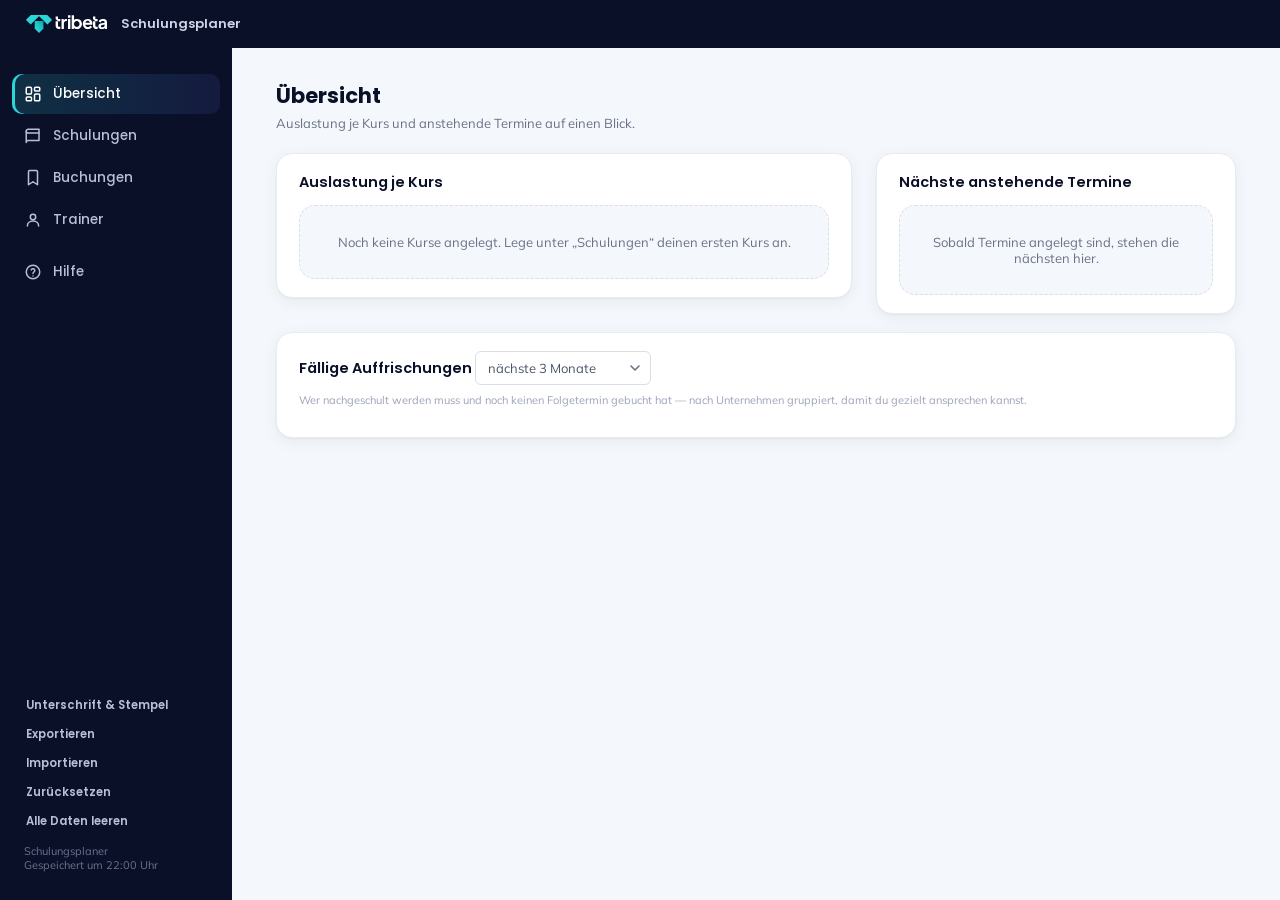
==== commit 28991305: "fix: zweite Sicherheitsabfrage bei „Alle Daten leeren“ einbauen Verhindert versehentliches Loeschen " ====
--- a/Berichte/index.html
+++ b/Berichte/index.html
@@ -763,7 +763,7 @@
      stattdessen im Padding von .druck-seite. */
   @page { size: A4; margin: 0; }
   body { display: block; padding: 0; background: #fff; min-height: 0; }
-  .app-window, #dialog-overlay, #anmelde-bildschirm { display: none !important; }
+  .app-window, #dialog-overlay { display: none !important; }
   #druck-bereich { display: block; }
   .druck-seite { page-break-after: always; }
   .druck-seite:last-child { page-break-after: auto; }
@@ -774,36 +774,6 @@
   .al-bestaetigung, .al-signatur { page-break-inside: avoid; }
 }
 
-/* ---- Anmelde-Bildschirm (Microsoft-Login) ---- */
-.anmelde-bildschirm {
-  position: fixed;
-  inset: 0;
-  background: var(--bg);
-  display: flex;
-  align-items: center;
-  justify-content: center;
-  z-index: 200;
-}
-.anmelde-karte {
-  background: var(--card-2);
-  border: 1px solid var(--line);
-  border-radius: var(--radius-lg);
-  box-shadow: var(--shadow-pop);
-  padding: 40px 48px;
-  text-align: center;
-  max-width: 360px;
-}
-.anmelde-karte h1 {
-  font-family: var(--font-display);
-  color: var(--ink);
-  font-size: 22px;
-  margin: 0 0 12px;
-}
-.anmelde-karte p {
-  font-family: var(--font-body);
-  color: var(--text);
-  margin: 0 0 20px;
-}
 
 
 /* ---- Seitenspezifisches CSS (von den Seiten-Fragmenten, optional) ---- */
@@ -1034,8 +1004,8 @@
   <div class="hilfe-block" id="hilfe-ueberblick">
     <h3>Wofür dieses Programm da ist</h3>
     <p>Der Schulungsplaner plant Schulungen <em>und</em> belegt hinterher, dass sie stattgefunden haben. Der zweite Teil ist der wichtigere: Bei Datenschutz- und Arbeitssicherheitsschulungen muss auch Jahre später nachweisbar sein, dass Schulung X am Datum Y mit den Personen Z durchgeführt wurde. Genau dafür gibt es die Anwesenheitserfassung, die Teilnahmebescheinigungen und den Abschlussbericht.</p>
-    <p>Das Programm ist eine einzige Datei, die im Browser läuft. Es braucht <strong>keinen Server, keine Installation und keine Internetverbindung</strong>. Ein Doppelklick auf die Datei genügt.</p>
-    <p><strong>Alle Daten bleiben auf diesem Rechner</strong>, im Speicher dieses Browsers. Nichts wird übertragen, es gibt kein Benutzerkonto und keine Anmeldung. Wer die Datei auf einem anderen Rechner öffnet, sieht dort zunächst nichts — die Daten wandern nur über <strong>Exportieren</strong> und <strong>Importieren</strong> mit (siehe Sicherung).</p>
+    <p>Das Programm läuft im Browser, ohne Installation — einfach die Adresse öffnen. Es braucht eine Internetverbindung und eine Anmeldung (siehe unten), <strong>keine</strong> zusätzliche Software.</p>
+    <p><strong>Die Daten liegen gemeinsam in der Cloud</strong>, nicht nur auf einem einzelnen Rechner. Wer sich mit einer zugelassenen E-Mail-Adresse anmeldet, sieht überall denselben Stand — egal auf welchem Gerät.</p>
   </div>
 
   <div class="hilfe-block" id="hilfe-fenster">
@@ -1165,7 +1135,7 @@
       <li><strong>Exportieren</strong> lädt den kompletten Datenstand als JSON-Datei herunter. Das ist die Sicherung und zugleich der Weg auf einen anderen Rechner. Hochgeladene Dateien sind darin <em>nicht</em> enthalten.</li>
       <li><strong>Importieren</strong> liest eine solche Datei wieder ein und ersetzt den aktuellen Stand. Ist die Datei fehlerhaft, bleibt der bisherige Stand unangetastet.</li>
       <li><strong>Zurücksetzen</strong> löscht Kurse, Termine, Buchungen und Trainer und stellt den Auslieferungszustand wieder her. Alle eigenen Eingaben gehen verloren.</li>
-      <li><strong>Alle Daten leeren</strong> löscht alles inklusive der hochgeladenen Dateien. Nicht umkehrbar.</li>
+      <li><strong>Alle Daten leeren</strong> löscht alles inklusive der hochgeladenen Dateien. Nicht umkehrbar. Fragt zur Sicherheit zweimal nach, zuletzt durch Eintippen des Worts „LÖSCHEN".</li>
     </ul>
     <p><strong>PDFs erzeugen:</strong> Die App legt die Dokumente als HTML ab — ein Browser kann keine PDF-Datei erzeugen. Für PDFs gibt es im Projektordner <strong>PDFs-erzeugen.cmd</strong>: doppelklicken, und zu jedem abgelegten Dokument entsteht ein PDF im selben Ordner. Vorhandene PDFs bleiben unangetastet. Alternativ öffnest du eine abgelegte Datei und klickst unten auf „Als PDF speichern".</p>
     <p>Die App <strong>zählt mit</strong>, wie viel sich seit dem letzten Export getan hat, und weist unten links darauf hin, wenn eine Sicherung fällig ist. Nach dem <strong>Abschluss einer Schulung</strong> fragt sie ausdrücklich nach — dann sind die Nachweise vollständig und die Sicherung am wichtigsten.</p>
@@ -1247,12 +1217,12 @@
 
   <div class="hilfe-block">
     <h3>Wo die Daten liegen</h3>
-    <p>Alle Daten liegen im gemeinsamen OneDrive-Ordner von tribeta. Nach der Anmeldung mit dem tribeta-Microsoft-Konto lädt die App automatisch den aktuellen Stand — jede angemeldete Person sieht dieselben Kurse, Termine und Buchungen wie alle anderen, ohne etwas manuell zu übertragen.</p>
+    <p>Alle Daten liegen gemeinsam in der Cloud (Cloudflare). Zugriff hat nur, wer auf der von der Nutzerin gepflegten Zugriffsliste steht — beim Öffnen der App per E-Mail-Adresse anmelden (Code per Mail erhalten, eingeben). Nach der Anmeldung lädt die App automatisch den aktuellen Stand — jede zugelassene Person sieht dieselben Kurse, Termine und Buchungen wie alle anderen, ohne etwas manuell zu übertragen.</p>
     <ul>
       <li><strong>Exportieren</strong> — lädt den kompletten Datenstand als JSON-Datei herunter. Das ist eine zusätzliche, unabhängige Sicherung. Hochgeladene Dateien sind darin nicht enthalten.</li>
       <li><strong>Importieren</strong> — liest eine solche Datei wieder ein und ersetzt den aktuellen Stand. Ist die Datei fehlerhaft, bleibt der bisherige Stand erhalten.</li>
       <li><strong>Zurücksetzen</strong> — löscht Kurse, Termine, Buchungen und Trainer und stellt den Auslieferungszustand wieder her. Betrifft den gemeinsamen Datenbestand — alle angemeldeten Personen sehen danach den leeren Stand.</li>
-      <li><strong>Alle Daten leeren</strong> — löscht Kurse, Termine, Buchungen, Teilnehmer, Trainer und alle hochgeladenen Dateien, ebenfalls für alle angemeldeten Personen. Nicht umkehrbar.</li>
+      <li><strong>Alle Daten leeren</strong> — löscht Kurse, Termine, Buchungen, Teilnehmer, Trainer und alle hochgeladenen Dateien, ebenfalls für alle angemeldeten Personen. Nicht umkehrbar. Fragt zur Sicherheit zweimal nach, zuletzt durch Eintippen des Worts „LÖSCHEN".</li>
     </ul>
   </div>
 
@@ -2096,6 +2066,20 @@
     + 'rückgängig machen.\n\n'
     + 'Tipp: Vorher „Exportieren“ anklicken, falls du eine Sicherung möchtest.'
   )) {
+    return;
+  }
+
+  // Zweite, bewusst hoehere Huerde als bei anderen destruktiven Aktionen:
+  // Diese Funktion loescht den gemeinsamen Cloud-Datenbestand fuer alle
+  // angemeldeten Personen unwiderruflich, ein einzelnes OK/Abbrechen reicht
+  // dafuer nicht.
+  const bestaetigungswort = 'LÖSCHEN';
+  const eingabe = prompt(
+    `Letzte Sicherheitsabfrage: Tippe „${bestaetigungswort}“ (in Großbuchstaben) `
+    + 'ein, um das endgültige Löschen zu bestätigen.'
+  );
+  if (eingabe !== bestaetigungswort) {
+    alert('Abgebrochen — Eingabe stimmte nicht überein. Es wurde nichts gelöscht.');
     return;
   }
 
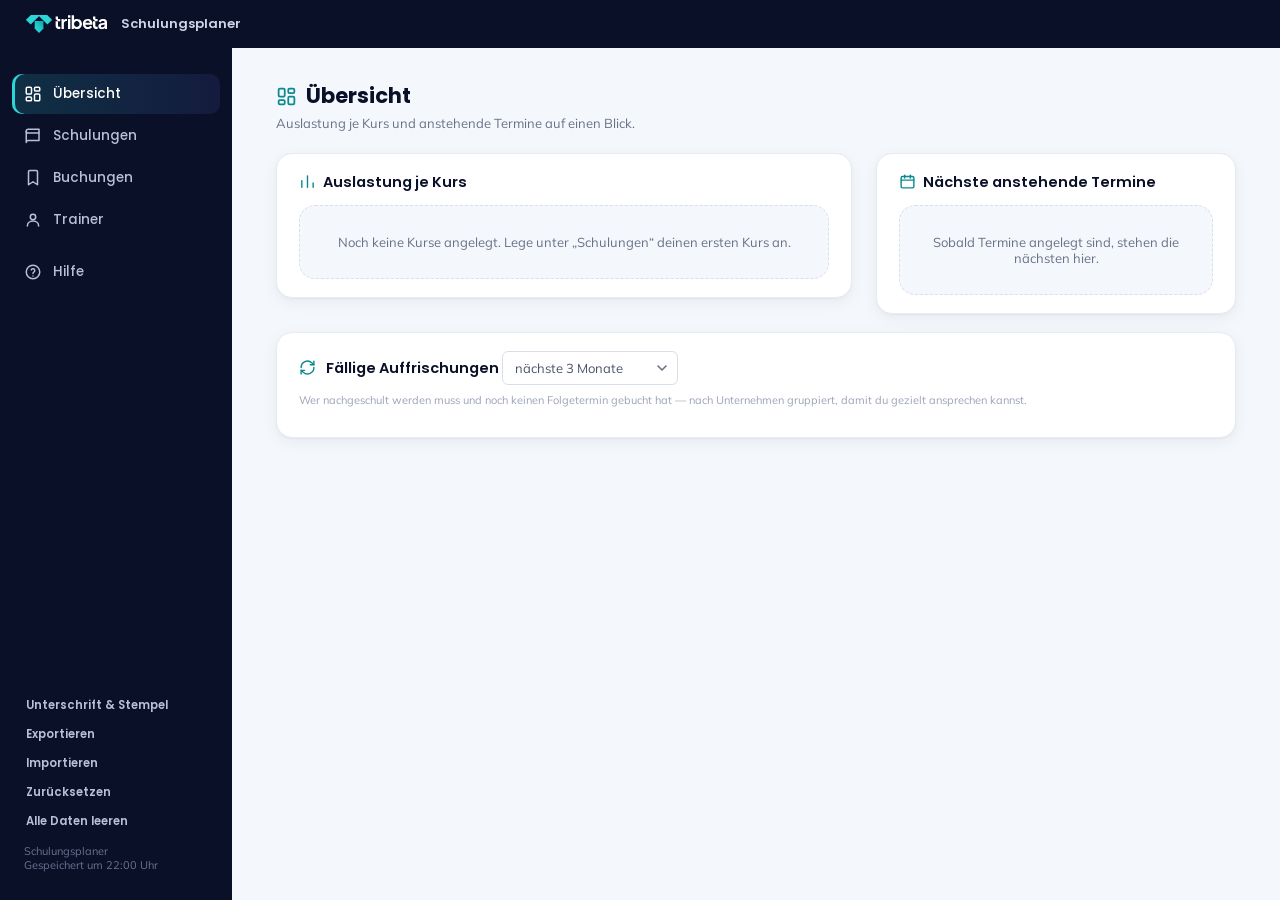
==== commit 89441104: "feat: Icons vor Uebersicht-Ueberschriften ergaenzen Passend zu den Menueband-Icons: Dashboard-Symbol" ====
--- a/Berichte/index.html
+++ b/Berichte/index.html
@@ -168,6 +168,8 @@
   color: var(--ink);
   margin: 0 0 12px 0;
 }
+.section-title svg { width: 17px; height: 17px; stroke: var(--teal-deep); vertical-align: -3px; margin-right: 7px; flex: none; }
+.page-header-text h1 svg { width: 21px; height: 21px; stroke: var(--teal-deep); vertical-align: -4px; margin-right: 9px; flex: none; }
 
 /* Badges */
 .badge {
@@ -856,24 +858,25 @@
       <section id="page-uebersicht" class="page active">
 <div class="page-header">
   <div class="page-header-text">
-    <h1>Übersicht</h1>
+    <h1><svg viewBox="0 0 24 24" fill="none" stroke-width="2" stroke-linecap="round" stroke-linejoin="round"><rect x="3" y="3" width="7" height="9" rx="1.5"/><rect x="14" y="3" width="7" height="5" rx="1.5"/><rect x="14" y="12" width="7" height="9" rx="1.5"/><rect x="3" y="16" width="7" height="5" rx="1.5"/></svg>Übersicht</h1>
     <p class="subtitle">Auslastung je Kurs und anstehende Termine auf einen Blick.</p>
   </div>
 </div>
 
 <div class="uebersicht-grid">
   <div class="card" style="padding:18px 22px;">
-    <div class="section-title">Auslastung je Kurs</div>
+    <div class="section-title"><svg viewBox="0 0 24 24" fill="none" stroke-width="2" stroke-linecap="round" stroke-linejoin="round"><path d="M4 20V11"/><path d="M12 20V4"/><path d="M20 20v-6"/></svg>Auslastung je Kurs</div>
     <div id="uebersicht-kursliste"></div>
   </div>
   <div class="card" style="padding:18px 22px;">
-    <div class="section-title">Nächste anstehende Termine</div>
+    <div class="section-title"><svg viewBox="0 0 24 24" fill="none" stroke-width="2" stroke-linecap="round" stroke-linejoin="round"><rect x="3" y="5" width="18" height="16" rx="2"/><path d="M8 3v4"/><path d="M16 3v4"/><path d="M3 10h18"/></svg>Nächste anstehende Termine</div>
     <div id="uebersicht-naechste-termine"></div>
   </div>
 </div>
 
 <div class="card" style="padding:18px 22px; margin-top:18px;">
   <div class="section-title">
+    <svg viewBox="0 0 24 24" fill="none" stroke-width="2" stroke-linecap="round" stroke-linejoin="round"><path d="M3 12a9 9 0 0 1 15-6.7L21 8"/><path d="M21 3v5h-5"/><path d="M21 12a9 9 0 0 1-15 6.7L3 16"/><path d="M3 21v-5h5"/></svg>
     Fällige Auffrischungen
     <select id="uebersicht-auffrischung-horizont" class="filter-select" onchange="renderAuffrischungen()">
       <option value="90">nächste 3 Monate</option>
